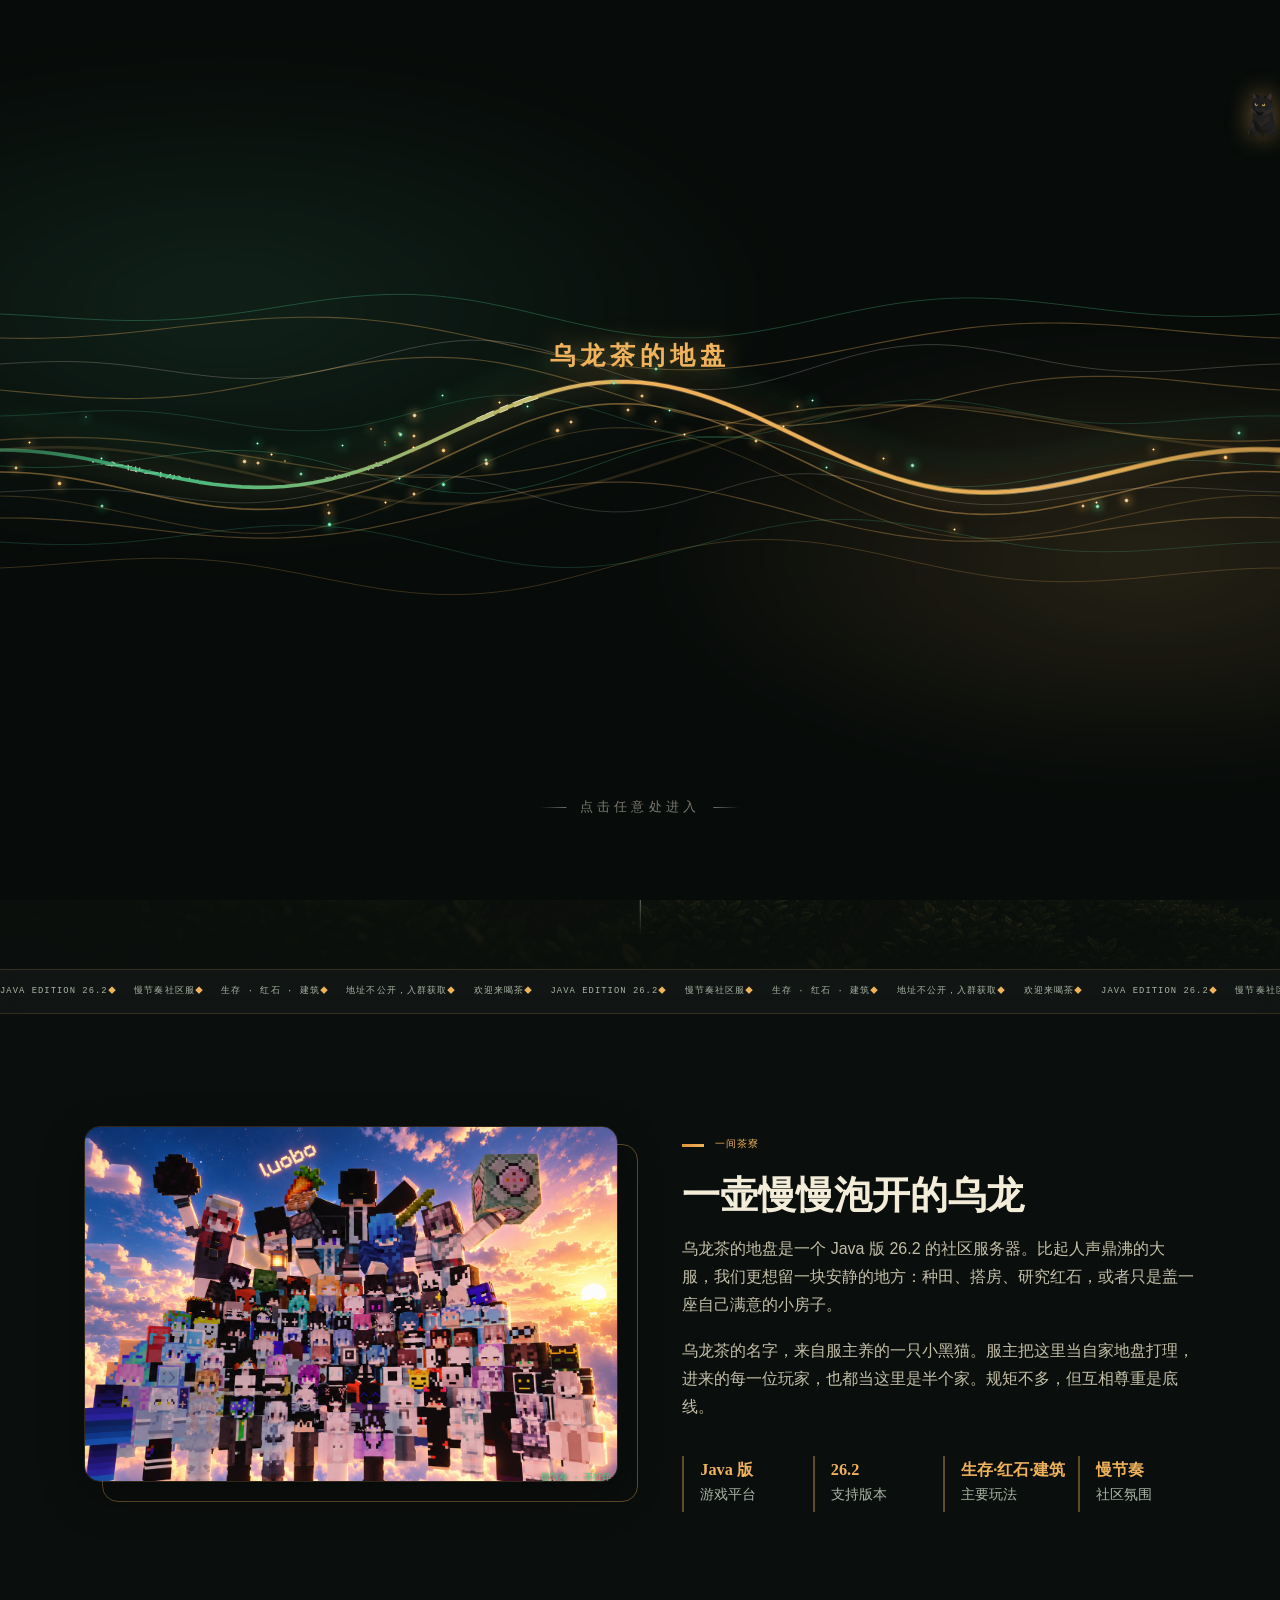
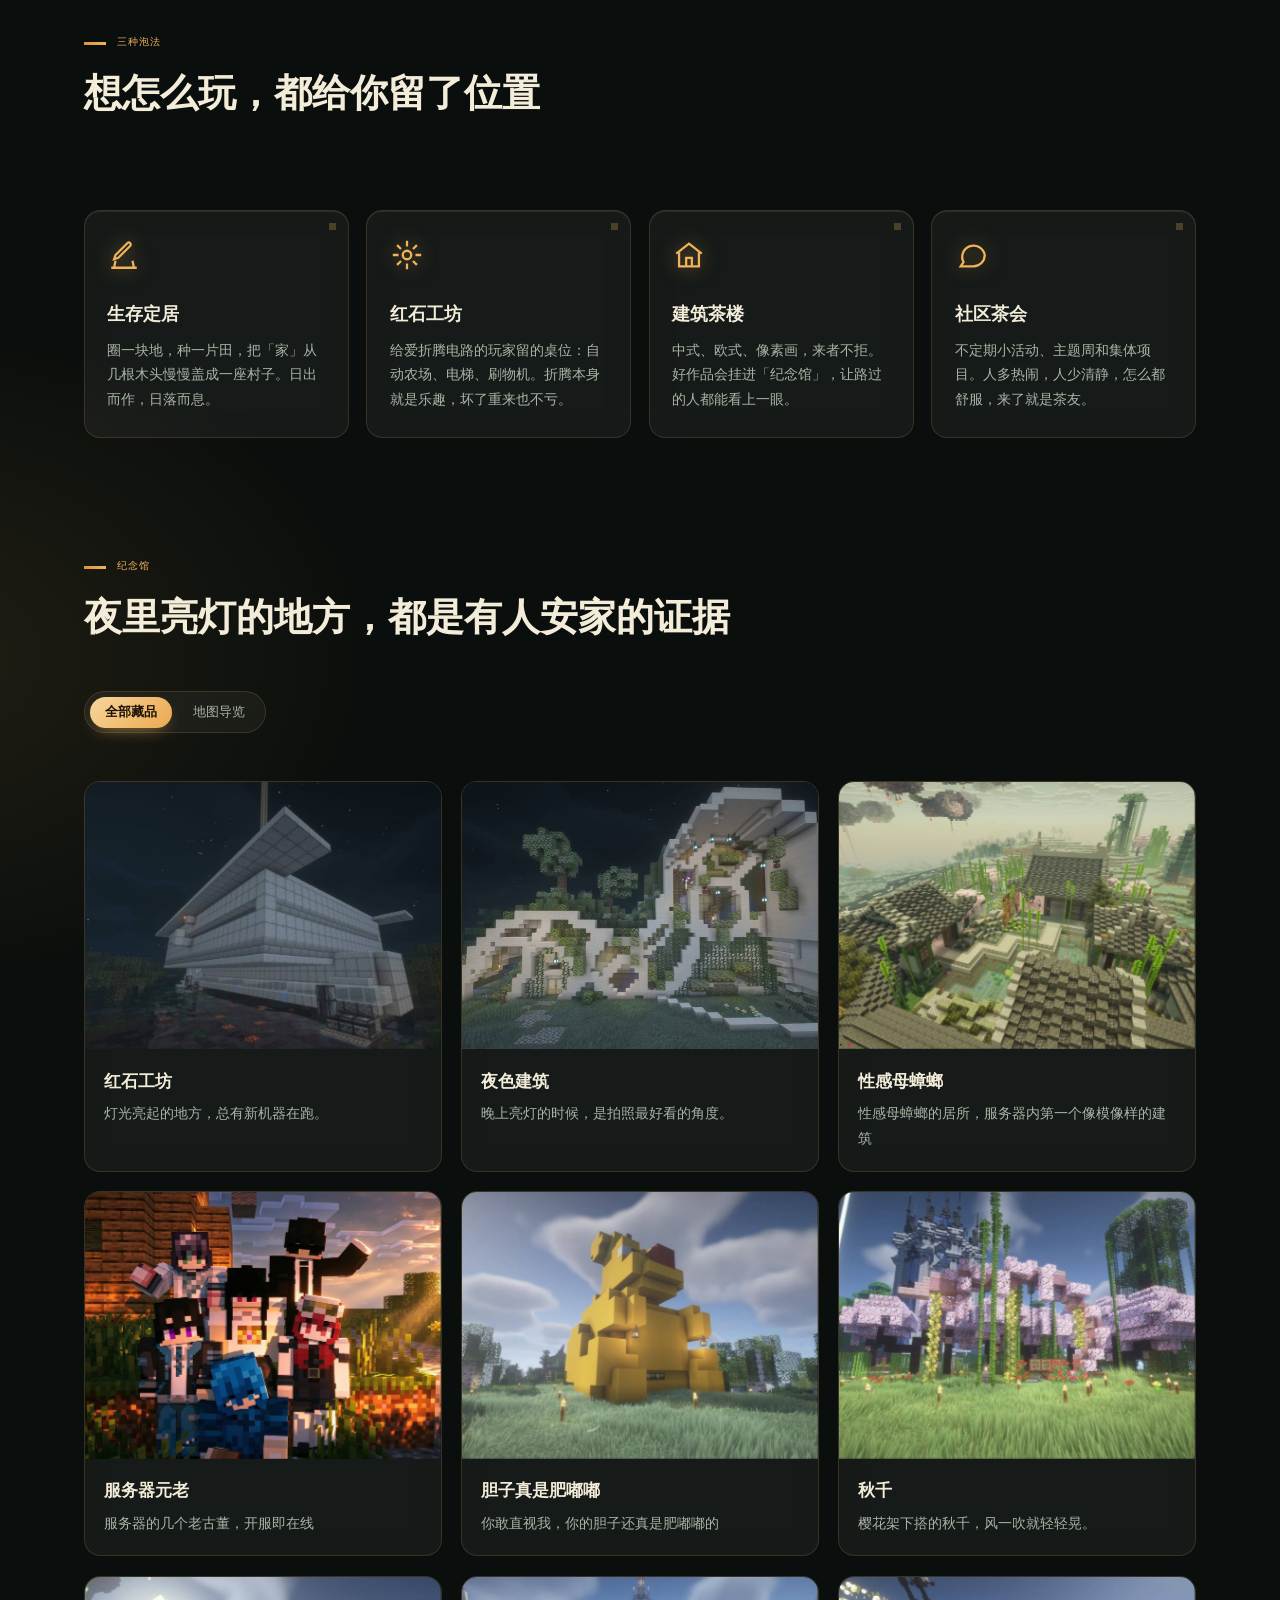
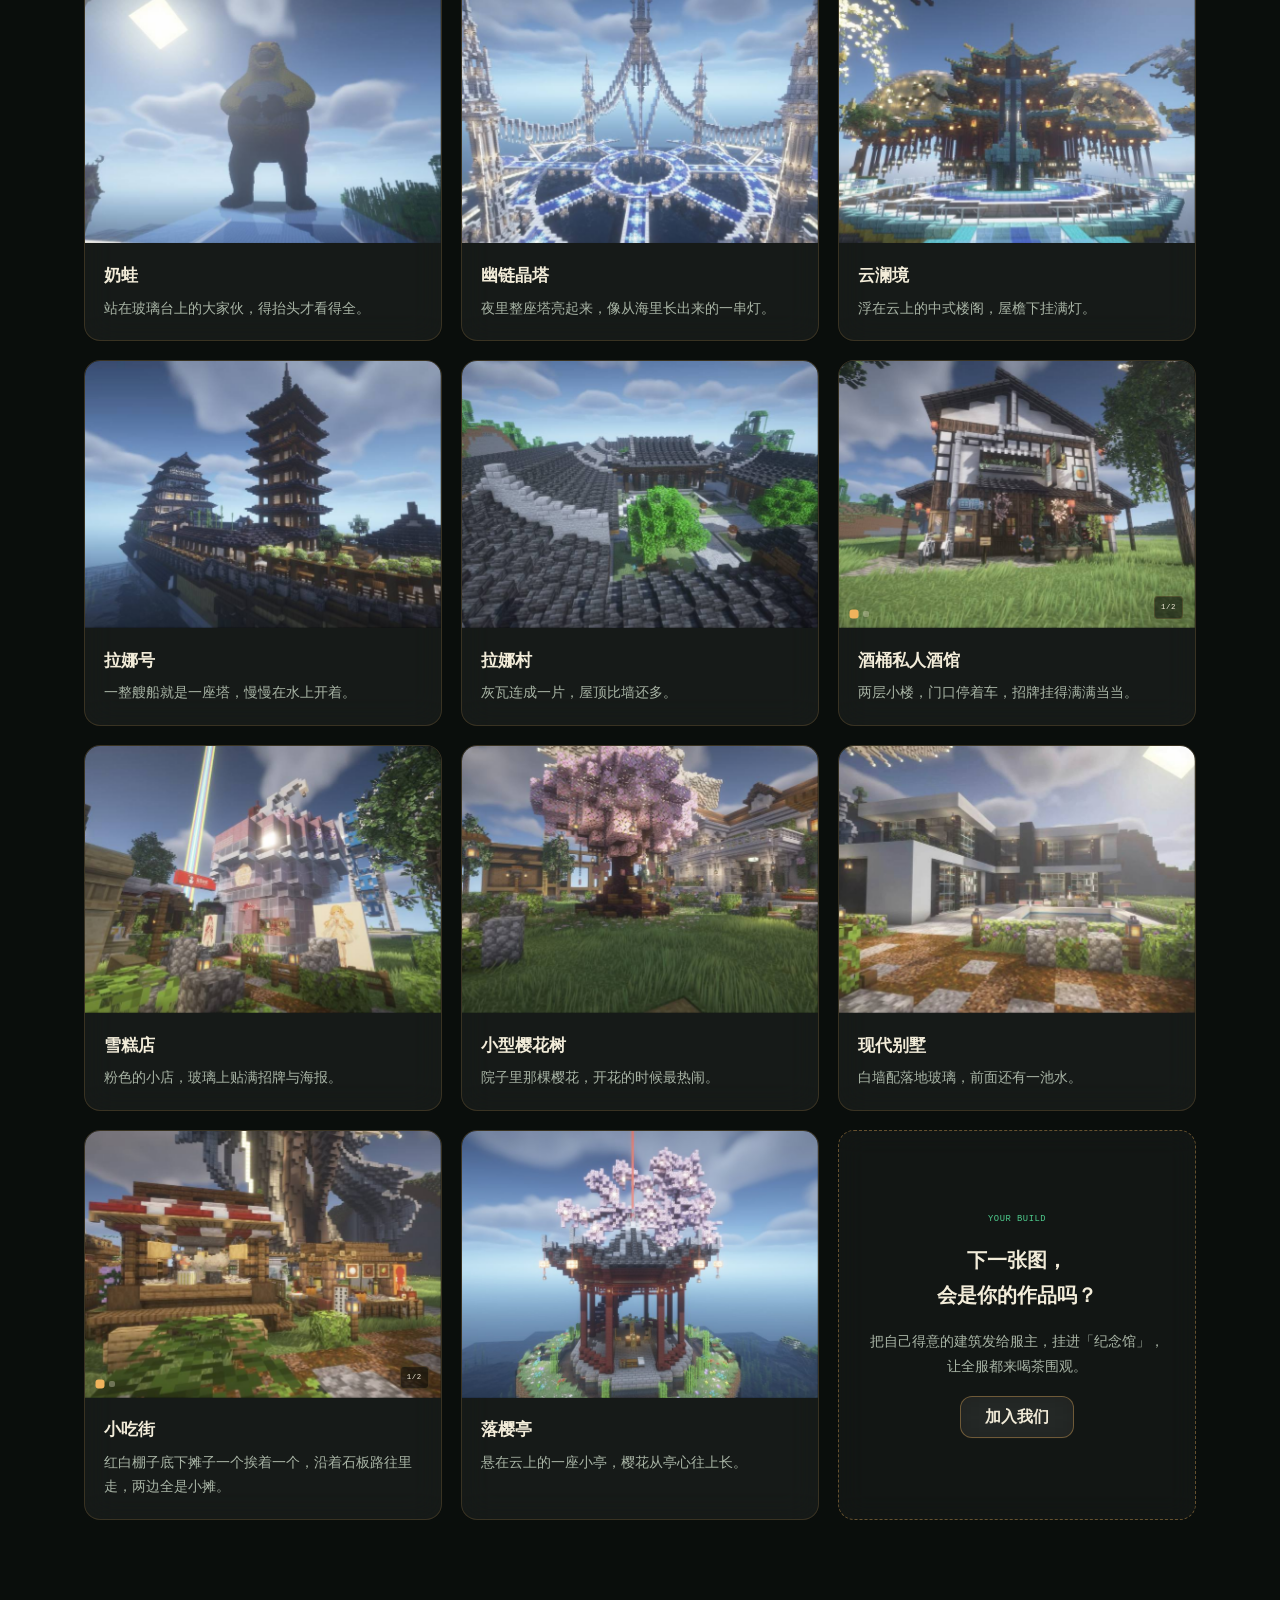
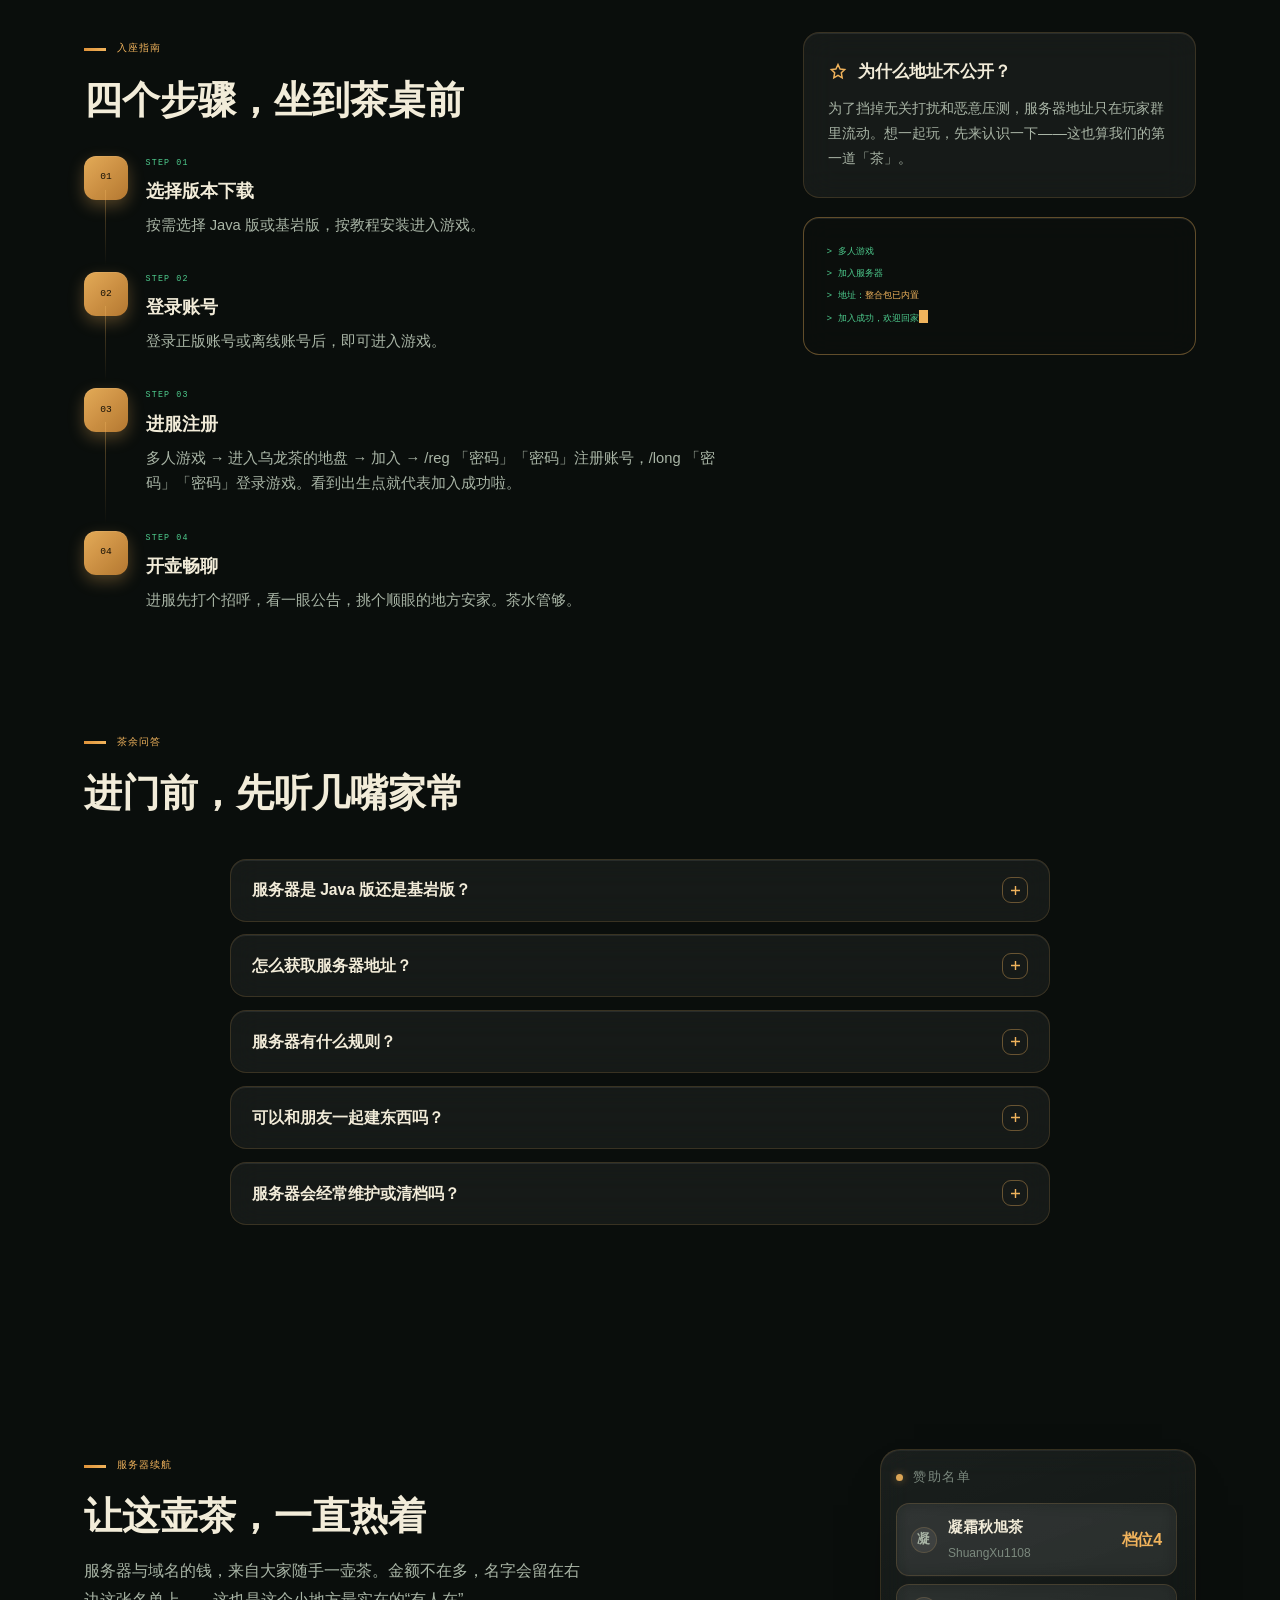
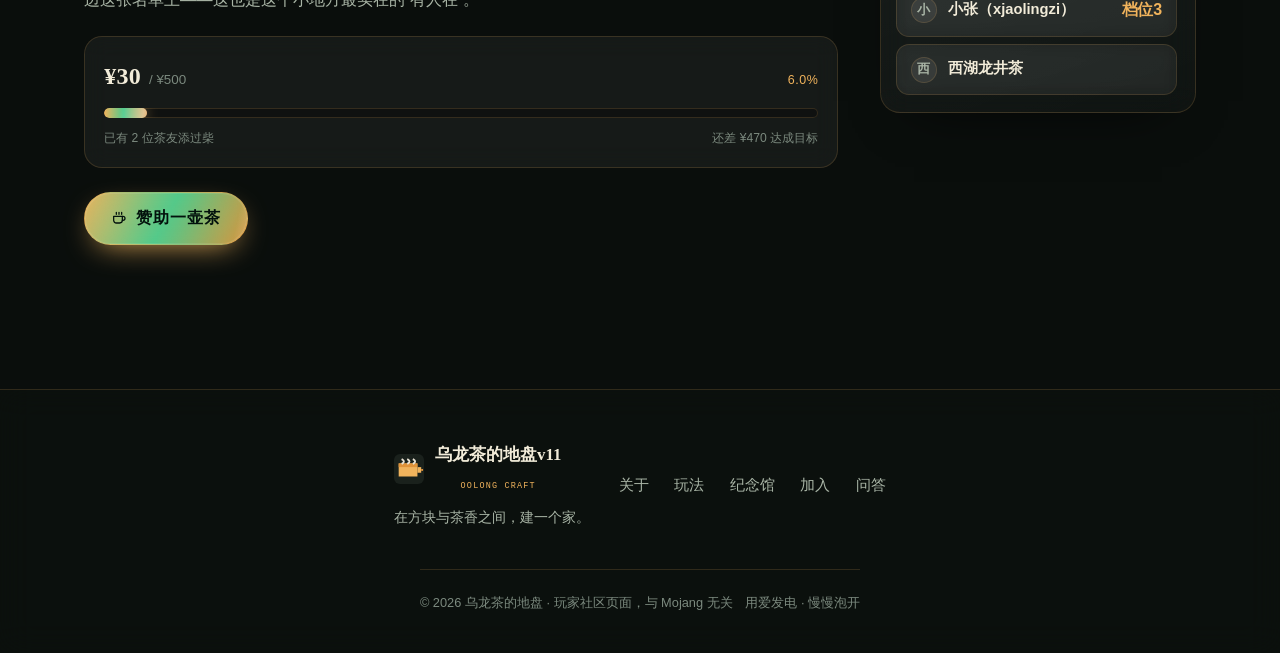
==== index.html @ ce5f88b7 "赞助名单新增：凝霜秋旭茶（ShuangXu1108）档位4 ¥20" ====
<!DOCTYPE html>
<html lang="zh-CN">
<head>
<meta charset="UTF-8">
<meta http-equiv="Cache-Control" content="no-cache, no-store, must-revalidate">
<meta http-equiv="Pragma" content="no-cache">
<meta http-equiv="Expires" content="0">
  <meta name="viewport" content="width=device-width, initial-scale=1.0">
<title>乌龙茶的地盘 · Oolong Craft —— 一个慢慢泡开的 Minecraft 社区服务器</title>
<meta name="description" content="乌龙茶的地盘：Java 版 26.2 慢节奏社区服务器。在方块与茶香之间，建一个家。生存、红石、建筑，欢迎来喝茶。">
<link rel="icon" href="data:image/svg+xml,%3Csvg%20xmlns='http://www.w3.org/2000/svg'%20viewBox='0%200%2032%2032'%3E%3Crect%20width='32'%20height='32'%20fill='%230A110D'/%3E%3Crect%20x='5'%20y='10'%20width='20'%20height='14'%20fill='%23F0B35C'/%3E%3Crect%20x='5'%20y='10'%20width='20'%20height='4'%20fill='%23E0933A'/%3E%3Crect%20x='25'%20y='14'%20width='4'%20height='6'%20fill='%23F0B35C'/%3E%3Crect%20x='29'%20y='16'%20width='2'%20height='2'%20fill='%23E0933A'/%3E%3Cpath%20d='M9%206c2%201%202%203%200%204M15%206c2%201%202%203%200%204M21%206c2%201%202%203%200%204'%20stroke='%23EDE4CF'%20stroke-width='2'%20fill='none'%20stroke-linecap='square'/%3E%3C/svg%3E">
<link rel="preload" as="image" href="assets/hero-girls.jpg">
<link rel="preconnect" href="https://miaoda.feishu.cn">
<link rel="stylesheet" href="https://miaoda.feishu.cn/fonts/css2?family=Noto+Serif+SC:wght@600;700;900&family=Noto+Sans+SC:wght@400;500;700&family=Press+Start+2P&display=swap">
<style>
/* ============ 设计令牌（低饱和 · 液体玻璃） ============ */
:root{
  --bg:#0A0E0C;
  --bg-soft:#0D1310;
  --glass-bg:rgba(255,255,255,.05);
  --glass-bg-2:rgba(255,255,255,.085);
  --glass-line:rgba(240,179,92,.16);
  --glass-line-strong:rgba(240,179,92,.38);
  --glass-hl:inset 0 1px 0 rgba(255,255,255,.08);
  --tea:#F0B35C;
  --tea-deep:#E0933A;
  --jade:#4ECB8D;
  --ink:#F2ECD9;
  --muted:#A9B5A6;
  --dim:#7C8A7F;
  --serif:"Noto Serif SC",serif;
  --sans:"Noto Sans SC","PingFang SC","Microsoft YaHei",sans-serif;
  --pixel:"Press Start 2P",monospace;
  --wrap:1160px;
  --violet:#B78BFF;--aqua:#5FD4E8;--rose:#F97CB8;--blue:#6FA8FF;
  --r-lg:16px;
  --r-md:12px;
  --r-sm:9px;
  --shadow-glass:0 14px 44px rgba(0,0,0,.30);
}
*{margin:0;padding:0;box-sizing:border-box}
html{scroll-behavior:smooth;color-scheme:dark}
@media (prefers-reduced-motion:reduce){html{scroll-behavior:auto}}
body{
  background:
    radial-gradient(1100px 650px at 88% -8%,rgba(111,168,255,.10),transparent 60%),
    radial-gradient(900px 620px at -8% 32%,rgba(240,179,92,.10),transparent 55%),
    radial-gradient(760px 520px at 55% 115%,rgba(183,139,255,.09),transparent 60%),
    var(--bg);
  color:var(--ink);
  font-family:var(--sans);
  font-size:1rem;
  line-height:1.75;
  -webkit-font-smoothing:antialiased;
  overflow-x:hidden;
  opacity:0;transition:opacity .6s ease;
}
body.loaded{opacity:1}
/* 全局细网格纹理（更弱） */
body::before{
  content:"";position:fixed;inset:0;z-index:0;pointer-events:none;
  background-image:
    linear-gradient(rgba(140,160,148,.035) 1px,transparent 1px),
    linear-gradient(90deg,rgba(140,160,148,.035) 1px,transparent 1px);
  background-size:44px 44px;
}
/* 氛围光斑（液体玻璃反光层） */
.ambient{position:fixed;inset:0;z-index:0;pointer-events:none;overflow:hidden}
.ambient span{position:absolute;border-radius:50%;filter:blur(70px);opacity:0;animation:amb 16s ease-in-out infinite}
.ambient span:nth-child(1){width:380px;height:380px;top:-120px;left:8%;background:radial-gradient(circle,rgba(78,203,141,.20),transparent 65%);animation-delay:0s}
.ambient span:nth-child(2){width:440px;height:440px;top:34%;right:-150px;background:radial-gradient(circle,rgba(183,139,255,.18),transparent 65%);animation-delay:-5s}
.ambient span:nth-child(3){width:400px;height:400px;bottom:-150px;left:30%;background:radial-gradient(circle,rgba(95,212,232,.15),transparent 65%);animation-delay:-10s}
@keyframes amb{0%,100%{opacity:0;transform:translateY(30px) scale(.95)}50%{opacity:1;transform:translateY(-24px) scale(1.05)}}
@media (prefers-reduced-motion:reduce){.ambient{display:none}}
.wrap{position:relative;z-index:1;max-width:var(--wrap);margin:0 auto;padding:0 24px}
main{overflow-x:clip}  /* 防止整页出现横向溢出：fixed 特效层与装饰外扩不再把布局宽度撑大（移动端右侧被裁的根因） */
img{max-width:100%;display:block}
a{color:inherit;text-decoration:none}
.pixel{font-family:var(--pixel);letter-spacing:.06em}

/* 滚动进度条 */
.scrollbar{position:fixed;top:0;left:0;height:3px;width:0;z-index:60;background:linear-gradient(90deg,var(--aqua),var(--jade),var(--tea),var(--violet));box-shadow:0 0 14px rgba(240,179,92,.55)}
@media (prefers-reduced-motion:reduce){.scrollbar{display:none}}

/* ============ 按钮 ============ */
.btn{
  display:inline-flex;align-items:center;gap:.55rem;
  font-family:var(--sans);font-weight:700;font-size:.98rem;
  padding:.78rem 1.5rem;border:1px solid var(--glass-line-strong);cursor:pointer;
  transition:background .25s,color .25s,box-shadow .25s,transform .18s,border-color .25s;
  border-radius:var(--r-md);line-height:1;position:relative;overflow:hidden;
  -webkit-backdrop-filter:blur(12px);backdrop-filter:blur(12px);
}
.btn:active{transform:scale(.97)}
.btn-primary{
  background:linear-gradient(135deg,rgba(247,183,92,.95),rgba(224,147,58,.85));
  color:#151006;box-shadow:0 6px 20px rgba(240,179,92,.18),var(--glass-hl);
  border-color:rgba(232,226,212,.22);
}
.btn-primary:hover{box-shadow:0 8px 26px rgba(240,179,92,.45),var(--glass-hl);transform:translateY(-2px)}
.btn-ghost{background:var(--glass-bg);color:var(--ink);border-color:var(--glass-line-strong)}
.hide-bedrock{display:none!important}
.btn-ghost:hover{border-color:var(--tea);color:var(--tea);background:var(--glass-bg-2);transform:translateY(-2px)}
.btn svg{width:15px;height:15px;flex:none}
/* 按钮涟漪 */
.ripple{position:absolute;border-radius:50%;background:rgba(232,226,212,.25);transform:scale(0);animation:rip .6s ease-out forwards;pointer-events:none}
@keyframes rip{to{transform:scale(3.4);opacity:0}}
@media (prefers-reduced-motion:reduce){.ripple{display:none}}

/* ============ 顶栏（液体玻璃） ============ */
header{
  position:sticky;top:0;z-index:50;
  background:rgba(10,14,12,.55);
  -webkit-backdrop-filter:blur(18px) saturate(120%);backdrop-filter:blur(18px) saturate(120%);
  border-bottom:1px solid var(--glass-line);
  transition:background .3s,box-shadow .3s;
}
header.scrolled{background:rgba(10,14,12,.78);box-shadow:0 8px 30px rgba(0,0,0,.28)}
.nav{display:flex;align-items:center;gap:1.1rem;position:relative;height:68px;width:100%;max-width:none;padding:0 24px}  /* 导航真贴屏幕两边 */
.nav-special{display:flex;align-items:center;gap:.62rem;margin-left:1.5rem;flex:0 0 auto}
.brand{display:flex;align-items:center;gap:.7rem}
.brand svg{width:30px;height:30px;border-radius:6px}
.brand-name{font-family:var(--serif);font-weight:900;font-size:1.12rem;line-height:1.1}
.brand-en{font-family:var(--pixel);font-size:.53rem;color:var(--tea);margin-top:.3rem;letter-spacing:.14em}
.nav-links{display:flex;align-items:center;gap:1.9rem;position:absolute;left:50%;top:50%;transform:translate(-50%,-50%)}
@media (max-width:1240px){.nav-links{position:static;left:auto;top:auto;transform:none;flex:1 1 0;justify-content:center}}
.nav-links a{font-size:.95rem;color:var(--muted);transition:color .2s;position:relative}
.nav-links a:hover{color:var(--tea)}
.nav-links a::after{
  content:"";position:absolute;left:0;bottom:-6px;width:0;height:2px;background:linear-gradient(90deg,var(--tea-deep),var(--tea));
  transition:width .25s;
}
.nav-links a:hover::after{width:100%}
.nav-cta{display:flex;align-items:center;gap:.9rem;margin-left:auto}
.burger{
  display:none;background:var(--glass-bg);border:1px solid var(--glass-line-strong);cursor:pointer;
  width:44px;height:44px;border-radius:var(--r-sm);align-items:center;justify-content:center;gap:4px;flex-direction:column;
  -webkit-backdrop-filter:blur(10px);backdrop-filter:blur(10px);
}
.burger span{display:block;width:18px;height:2px;background:var(--tea);transition:transform .25s,opacity .25s}
.burger[aria-expanded="true"] span:nth-child(1){transform:translateY(6px) rotate(45deg)}
.burger[aria-expanded="true"] span:nth-child(2){opacity:0}
.burger[aria-expanded="true"] span:nth-child(3){transform:translateY(-6px) rotate(-45deg)}
/* 移动抽屉 */
.drawer{
  position:fixed;top:68px;right:0;width:min(78vw,320px);height:calc(100vh - 68px);
  background:rgba(13,19,16,.72);
  -webkit-backdrop-filter:blur(20px) saturate(120%);backdrop-filter:blur(20px) saturate(120%);
  border-left:1px solid var(--glass-line-strong);
  transform:translateX(100%);transition:transform .3s ease;z-index:49;
  padding:2rem 1.6rem;display:flex;flex-direction:column;gap:1.2rem;
}
.drawer.open{transform:translateX(0)}
.drawer a{font-size:1.05rem;color:var(--ink);padding:.7rem 0;border-bottom:1px solid var(--glass-line);min-height:48px;display:flex;align-items:center}
.drawer .btn{justify-content:center;margin-top:.6rem}

/* ============ 首屏 ============ */
.hero{
  position:relative;min-height:100vh;min-height:100svh;
  display:flex;align-items:center;
  isolation:isolate;
}
.hero-bg{
  position:absolute;inset:0;z-index:-2;
  background:url("assets/hero-tea-terrace.jpg") center/cover no-repeat;
}
.hero-bg::after{
  content:"";position:absolute;inset:0;
  background:
    linear-gradient(90deg,rgba(10,14,12,.88) 0%,rgba(10,14,12,.62) 46%,rgba(10,14,12,.34) 100%),
    linear-gradient(0deg,rgba(10,14,12,.92) 0%,rgba(10,14,12,.18) 46%,rgba(10,14,12,.42) 100%);
}
.hero-inner{flex:1 1 auto;width:100%;padding-top:6.5rem;padding-bottom:8rem}  /* flex 子项占满整行：容器宽度由 wrap(1160px) 决定，内容左对齐 */
.hero-inner .chips,.hero-inner .hero-cta,.hero-inner .hero-links{justify-content:flex-start}  /* 按钮行靠左 */
.hero-inner{text-align:left}
/* 首屏入场序列（开场动画结束后接管） */
.hero-inner>*{opacity:0;transform:translateY(34px);filter:blur(8px);animation:heroIn 1.05s cubic-bezier(.16,1,.3,1) forwards}
.hero-inner>*:nth-child(1){animation-delay:1s}
.hero-inner>*:nth-child(2){animation-delay:1.14s}
.hero-inner>*:nth-child(3){animation-delay:1.28s}
.hero-inner>*:nth-child(4){animation-delay:1.42s}
.hero-inner>*:nth-child(5){animation-delay:1.56s}
@keyframes heroIn{to{opacity:1;transform:none;filter:none}}
@media (prefers-reduced-motion:reduce){.hero-inner>*{opacity:1;transform:none;animation:none}}
.hero-kicker{
  font-family:var(--pixel);font-size:.62rem;color:var(--jade);
  display:inline-flex;align-items:center;gap:.7rem;margin-bottom:1.6rem;
}
.hero-kicker::before{content:"";width:34px;height:3px;background:var(--jade);display:inline-block}
.hero h1{
  font-family:var(--serif);font-weight:900;font-size:clamp(2.7rem,7vw,4.8rem);
  line-height:1.12;letter-spacing:.01em;margin-bottom:1.3rem;
  text-shadow:0 10px 40px rgba(0,0,0,.45);
}
.hero .tagline{
  font-size:clamp(1.05rem,2vw,1.28rem);color:#C9C2AC;max-width:34em;margin-bottom:2rem;
}
.chips{display:flex;flex-wrap:wrap;gap:.7rem;margin-bottom:2.4rem}
.chip{
  font-family:var(--pixel),var(--sans);font-size:.58rem;padding:.62rem .85rem;
  border:1px solid var(--glass-line-strong);color:var(--tea);background:rgba(255,255,255,.045);
  border-radius:var(--r-sm);letter-spacing:.05em;-webkit-backdrop-filter:blur(12px);backdrop-filter:blur(12px);
  box-shadow:var(--glass-hl);transition:transform .25s,background .25s,border-color .25s;
}
.chip:hover{transform:translateY(-3px);background:rgba(255,255,255,.09);border-color:var(--tea)}
.hero-cta{display:flex;flex-wrap:wrap;gap:1rem}
.hero-links{display:flex;flex-wrap:wrap;gap:1.7rem;margin-top:1.15rem}
.hl{font-size:.98rem;font-weight:600;letter-spacing:.02em;position:relative;transition:color .2s,text-shadow .2s;text-shadow:0 1px 6px rgba(0,0,0,.55)}
.hl:hover{text-shadow:0 0 14px currentColor}
.hl-aqua{color:var(--aqua)}
.hl-aqua:hover{color:#8BE8F7}
.hl-rose{color:var(--rose)}
.hl-rose:hover{color:#FFA7D6}
.hl-jade{color:var(--jade)}
.hl-jade:hover{color:#7EE8B8}
.hl-tea{color:var(--tea)}
.hl-tea:hover{color:#FFD08A}
.scroll-hint{
  position:absolute;bottom:34px;left:50%;transform:translateX(-50%);
  display:flex;flex-direction:column;align-items:center;gap:.6rem;
  font-family:var(--pixel);font-size:.5rem;color:var(--dim);letter-spacing:.2em;
}
.scroll-hint::after{
  content:"";width:1px;height:44px;
  background:linear-gradient(var(--dim),transparent);
  animation:drip 1.8s ease-in-out infinite;
}
@keyframes drip{0%{transform:scaleY(0);transform-origin:top}45%{transform:scaleY(1);transform-origin:top}55%{transform:scaleY(1);transform-origin:bottom}100%{transform:scaleY(0);transform-origin:bottom}}
/* 漂浮像素块 */
.cube{position:absolute;z-index:-1;animation:float 7s ease-in-out infinite;border-radius:4px;backdrop-filter:blur(2px)}
@keyframes float{0%,100%{transform:translateY(0) rotate(0deg)}50%{transform:translateY(-22px) rotate(12deg)}}
@media (prefers-reduced-motion:reduce){.cube,.scroll-hint::after{display:none}}

/* ============ 滚动条（液体玻璃） ============ */
.ticker{
  border-top:1px solid var(--glass-line);border-bottom:1px solid var(--glass-line);
  background:rgba(255,255,255,.03);
  -webkit-backdrop-filter:blur(10px);backdrop-filter:blur(10px);
  overflow:hidden;padding:.85rem 0;
}
.ticker-track{display:flex;width:max-content;animation:tick 80s linear infinite}
.ticker:hover .ticker-track{animation-play-state:paused}
.ticker-track span{
  font-family:var(--pixel);font-size:.55rem;color:var(--muted);letter-spacing:.12em;
  padding-right:1.1rem;white-space:nowrap;
}
.ticker-track i{color:var(--tea);font-style:normal;padding-right:1.1rem;font-family:var(--pixel);font-size:.5rem}
@keyframes tick{to{transform:translateX(-50%)}}
@media (prefers-reduced-motion:reduce){.ticker-track{animation:none}}

/* ============ 区块通用 ============ */
section{position:relative;z-index:1}
.sec{padding:clamp(4.5rem,9vw,7rem) 0}
.kicker{
  font-family:var(--pixel);font-size:.6rem;color:var(--tea);
  display:inline-flex;align-items:center;gap:.7rem;margin-bottom:1.1rem;letter-spacing:.1em;
}
.kicker::before{content:"";width:22px;height:3px;background:linear-gradient(90deg,var(--tea-deep),var(--tea))}
h2.sec-title{
  font-family:var(--serif);font-weight:900;font-size:clamp(1.7rem,3.4vw,2.4rem);
  line-height:1.25;margin-bottom:1rem;
}
.sec-lead{color:var(--muted);max-width:56ch;font-size:1.02rem}
/* 滚动揭示（带轻微模糊消散） */
.rv{opacity:0;transform:translateY(26px);filter:blur(7px);transition:opacity .8s cubic-bezier(.16,1,.3,1),transform .95s cubic-bezier(.16,1,.3,1),filter .8s cubic-bezier(.16,1,.3,1)}
.rv.in{opacity:1;transform:none;filter:none}
@media (prefers-reduced-motion:reduce){.rv{opacity:1;transform:none;filter:none;transition:none}}

/* ============ 关于 ============ */
.about-grid{display:grid;grid-template-columns:1.04fr 1fr;gap:clamp(2.4rem,5vw,4.6rem);align-items:center}
.frame{position:relative;margin-bottom:2rem}
.frame::before{
  content:"";position:absolute;top:18px;left:18px;width:100%;height:100%;
  border:1px solid var(--glass-line-strong);z-index:0;border-radius:var(--r-lg);
}
.frame img{position:relative;border:1px solid var(--glass-line);aspect-ratio:3/2;object-fit:cover;width:100%;border-radius:var(--r-lg);box-shadow:var(--shadow-glass)}
.frame .tag{
  position:absolute;right:4px;bottom:-8px;z-index:2;
  padding:.2rem .2rem;font-family:var(--pixel);font-size:.55rem;color:var(--jade);
  line-height:1.9;text-shadow:0 1px 4px rgba(0,0,0,.9);
  border-radius:var(--r-sm);
}
.about-copy p{color:#C4BFA8;margin-bottom:1.1rem}
.about-stats{display:grid;grid-template-columns:repeat(4,1fr);gap:.8rem;margin-top:2.2rem}
.stat{border-left:2px solid var(--glass-line-strong);padding:.2rem 0 .2rem 1rem;transition:border-color .3s}
.stat:hover{border-color:var(--tea)}
.stat b{display:block;font-family:var(--serif);font-size:1.02rem;font-weight:900;color:var(--tea);line-height:1.3;white-space:nowrap}
.stat span{font-size:.85rem;color:var(--muted)}

/* ============ 玩法（液体玻璃卡） ============ */
.feat-grid{display:grid;grid-template-columns:repeat(4,1fr);gap:1.1rem;margin-top:3rem}
.feat{
  background:var(--glass-bg);border:1px solid var(--glass-line);padding:1.7rem 1.4rem 1.6rem;
  border-radius:var(--r-lg);transition:transform .3s,border-color .3s,box-shadow .3s;position:relative;
  -webkit-backdrop-filter:blur(16px) saturate(115%);backdrop-filter:blur(16px) saturate(115%);
  box-shadow:var(--glass-hl);
  overflow:hidden;
}
/* 鼠标跟随光斑 */
.feat::before{
  content:"";position:absolute;top:0;left:0;width:100%;height:100%;opacity:0;transition:opacity .3s;
  background:radial-gradient(260px 130px at var(--gx,50%) var(--gy,20%),rgba(240,179,92,.22),transparent 70%);
  pointer-events:none;
}
.feat:hover::before{opacity:1}
.feat::after{
  content:"";position:absolute;top:12px;right:12px;width:7px;height:7px;background:var(--tea);
  opacity:.25;transition:opacity .3s;
}
.feat:hover{transform:translateY(-6px);border-color:var(--glass-line-strong);box-shadow:var(--shadow-glass),var(--glass-hl)}
.feat:hover::after{opacity:1}
.feat svg{width:34px;height:34px;stroke:var(--tea);fill:none;stroke-width:1.6;margin-bottom:1.1rem;filter:drop-shadow(0 0 9px rgba(240,179,92,.5))}
.feat h3{font-family:var(--serif);font-weight:700;font-size:1.12rem;margin-bottom:.5rem}
.feat p{color:var(--muted);font-size:.9rem;line-height:1.7}

/* ============ 画廊（液体玻璃卡） ============ */
.gal-grid{display:grid;grid-template-columns:repeat(3,1fr);gap:1.2rem;margin-top:3rem}
/* 纪念馆视图切换：卡片列表 / 地图导览 */
.gal-switch{display:inline-flex;gap:.35rem;margin-top:2.1rem;padding:.3rem;border-radius:999px;
  background:rgba(255,255,255,.045);border:1px solid var(--glass-line)}
.gal-switch button{font-family:inherit;font-size:.82rem;padding:.4rem .95rem;border-radius:999px;cursor:pointer;
  color:var(--muted);background:none;border:0;transition:color .2s,background .2s,box-shadow .2s}
.gal-switch button:hover{color:var(--ink)}
.gal-switch button.on{color:#1A1006;font-weight:700;background:linear-gradient(135deg,#F7D69C,#EBA84F);
  box-shadow:0 6px 18px -8px rgba(240,179,92,.8)}
.gal-map{margin-top:1.5rem}
.gm-stage{position:relative;width:100%;aspect-ratio:1600/1067;border-radius:var(--r-lg);overflow:hidden;
  border:1px solid rgba(240,179,92,.22);
  box-shadow:0 24px 56px -28px rgba(0,0,0,.9),0 0 0 1px rgba(255,244,222,.05) inset;background:#0b0f0c}
.gm-bg{width:100%;height:100%;object-fit:cover;display:block;filter:brightness(.94) saturate(1.03)}
.gm-stage::after{content:"";position:absolute;inset:0;pointer-events:none;
  background:radial-gradient(ellipse 78% 62% at 50% 46%,transparent 52%,rgba(6,9,7,.6) 100%)}
.gm-pin{position:absolute;transform:translate(-50%,-50%);border:0;background:none;padding:0;cursor:pointer;z-index:2}
.gm-pin i{display:block;width:16px;height:16px;border-radius:3px;border:1px solid rgba(255,244,222,.85);
  background:linear-gradient(145deg,#FFF6DF,#F0B35C);
  box-shadow:0 0 0 3px rgba(240,179,92,.14),0 0 14px 3px rgba(240,179,92,.5),0 4px 10px rgba(0,0,0,.5);
  transition:transform .22s cubic-bezier(.2,1,.3,1),box-shadow .22s}
.gm-pin.w i{background:linear-gradient(145deg,#E7FBFF,#5FD4E8);
  box-shadow:0 0 0 3px rgba(95,212,232,.14),0 0 14px 3px rgba(95,212,232,.5),0 4px 10px rgba(0,0,0,.5)}
.gm-pin.p i{background:linear-gradient(145deg,#FFEAF2,#F97CB8);
  box-shadow:0 0 0 3px rgba(249,124,184,.16),0 0 14px 3px rgba(249,124,184,.5),0 4px 10px rgba(0,0,0,.5)}
.gm-pin.s i{background:linear-gradient(145deg,#F2EEFF,#B78BFF);
  box-shadow:0 0 0 3px rgba(183,139,255,.16),0 0 16px 4px rgba(183,139,255,.55),0 4px 10px rgba(0,0,0,.5)}
.gm-pin:hover i,.gm-pin:focus-visible i{transform:scale(1.36);
  box-shadow:0 0 0 4px rgba(240,179,92,.22),0 0 20px 6px rgba(240,179,92,.75)}
.gm-pin b{position:absolute;left:50%;top:calc(100% + 7px);transform:translate(-50%,-4px);
  font-weight:400;font-size:.72rem;line-height:1;padding:.24rem .44rem;border-radius:4px;white-space:nowrap;
  color:#FFF6E4;background:rgba(10,14,12,.86);border:1px solid rgba(240,179,92,.3);
  opacity:0;transition:opacity .2s,transform .2s;pointer-events:none;box-shadow:0 6px 16px rgba(0,0,0,.55)}
.gm-pin:hover b,.gm-pin:focus-visible b{opacity:1;transform:translate(-50%,0)}
.gm-legend{display:flex;gap:1.1rem;flex-wrap:wrap;margin-top:.9rem;font-size:.75rem;color:var(--muted)}
.gm-legend span{display:inline-flex;align-items:center;gap:.4rem}
.gm-legend i{width:9px;height:9px;border-radius:2px;display:inline-block}
.gm-legend i.g{background:linear-gradient(145deg,#FFF6DF,#F0B35C)}
.gm-legend i.w{background:linear-gradient(145deg,#E7FBFF,#5FD4E8)}
.gm-legend i.p{background:linear-gradient(145deg,#FFEAF2,#F97CB8)}
.gm-legend i.s{background:linear-gradient(145deg,#F2EEFF,#B78BFF)}
.gm-tip{margin-top:.7rem;font-size:.74rem;color:var(--dim);line-height:1.75}
@media (max-width:760px){
  .gal-map{overflow-x:auto;-webkit-overflow-scrolling:touch}
  .gm-stage{min-width:620px}
  .gal-switch{width:100%;justify-content:center}
}
.gal{background:var(--glass-bg);border:1px solid var(--glass-line);border-radius:var(--r-lg);overflow:hidden;display:flex;flex-direction:column;-webkit-backdrop-filter:blur(16px) saturate(115%);backdrop-filter:blur(16px) saturate(115%);box-shadow:var(--glass-hl);transition:transform .3s,border-color .3s,box-shadow .3s}
.gal:hover{transform:translateY(-6px);border-color:var(--glass-line-strong);box-shadow:var(--shadow-glass),var(--glass-hl)}
.gal figcaption{padding:1.1rem 1.2rem 1.25rem}
.gal h3{font-family:var(--serif);font-weight:700;font-size:1.06rem;margin-bottom:.3rem}
.gal p{color:var(--muted);font-size:.88rem}
.gal .thumb{position:relative;overflow:hidden;cursor:zoom-in}
.gal .thumb img{aspect-ratio:4/3;object-fit:cover;width:100%;transition:transform .6s ease}
.gal .thumb:hover img{transform:scale(1.06)}
.gal .thumb::after{
  content:"＋";position:absolute;right:10px;top:10px;width:30px;height:30px;
  background:rgba(10,14,12,.55);border:1px solid var(--glass-line-strong);color:var(--tea);
  display:grid;place-items:center;font-size:1rem;opacity:0;transition:opacity .25s;
  -webkit-backdrop-filter:blur(8px);backdrop-filter:blur(8px);border-radius:var(--r-sm);
}
.gal .thumb:hover::after{opacity:1}
.gal-cta{
  border:1px dashed var(--glass-line-strong);background:rgba(255,255,255,.035);
  -webkit-backdrop-filter:blur(14px);backdrop-filter:blur(14px);
  display:flex;flex-direction:column;align-items:center;justify-content:center;text-align:center;
  padding:2.2rem 1.6rem;gap:1rem;border-radius:var(--r-lg);transition:background .3s;
}
.gal-cta:hover{background:rgba(255,255,255,.06)}
.gal-cta.wide{grid-column:span 2}
@media (max-width:960px){.gal-cta.wide{grid-column:auto}}
.gal-cta .pixel{font-size:.55rem;color:var(--jade)}
.gal-cta h3{font-family:var(--serif);font-weight:900;font-size:1.25rem}
.gal-cta p{color:var(--muted);font-size:.9rem;max-width:24em}

/* ============ 加入 ============ */
.join-grid{display:grid;grid-template-columns:1.25fr .75fr;gap:clamp(2.4rem,5vw,4.6rem);align-items:start}
.steps{list-style:none;margin-top:2rem;display:flex;flex-direction:column}
.steps li{display:grid;grid-template-columns:44px 1fr;gap:1.1rem;position:relative;padding-bottom:2.1rem}
.steps li:last-child{padding-bottom:0}
.steps li::before{
  content:"";position:absolute;left:21px;top:34px;bottom:6px;width:1px;
  background:linear-gradient(var(--glass-line-strong),transparent);
}
.steps li:last-child::before{display:none}
.dot{
  width:44px;height:44px;display:grid;place-items:center;justify-self:center;align-self:start;
  font-family:var(--pixel);font-size:.6rem;color:#151006;
  background:linear-gradient(135deg,rgba(240,179,92,.95),rgba(224,147,58,.8));
  border-radius:var(--r-md);box-shadow:0 6px 16px rgba(240,179,92,.3),var(--glass-hl);
  transition:transform .25s;
}
.steps li:hover .dot{transform:scale(1.08) rotate(-3deg)}
.step-no{font-family:var(--pixel);font-size:.52rem;color:var(--jade);letter-spacing:.14em;margin-bottom:.35rem}
.steps h3{font-family:var(--serif);font-weight:700;font-size:1.12rem;margin-bottom:.35rem}
.steps p{color:var(--muted);font-size:.92rem}
.join-side{display:flex;flex-direction:column;gap:1.2rem}
.note{
  background:var(--glass-bg);border:1px solid var(--glass-line);border-radius:var(--r-lg);padding:1.5rem 1.5rem 1.6rem;
  -webkit-backdrop-filter:blur(16px) saturate(115%);backdrop-filter:blur(16px) saturate(115%);box-shadow:var(--glass-hl);
  transition:border-color .3s,box-shadow .3s;
}
.note:hover{border-color:var(--glass-line-strong);box-shadow:var(--shadow-glass),var(--glass-hl)}
.note h3{font-family:var(--serif);font-weight:700;font-size:1.05rem;margin-bottom:.6rem;display:flex;align-items:center;gap:.6rem}
.note h3 svg{width:20px;height:20px;stroke:var(--tea);fill:none;stroke-width:1.8}
.note p{color:var(--muted);font-size:.9rem;margin-bottom:.8rem}
.note p:last-child{margin-bottom:0}
.term{
  background:rgba(12,16,14,.6);border:1px solid var(--glass-line-strong);border-radius:var(--r-lg);
  padding:1.4rem 1.4rem 1.5rem;font-family:var(--pixel);font-size:.58rem;line-height:2.4;color:var(--jade);
  -webkit-backdrop-filter:blur(14px);backdrop-filter:blur(14px);box-shadow:var(--glass-hl);
}
.term b{color:var(--tea);font-weight:400}
.term .cursor{display:inline-block;width:9px;height:13px;background:var(--tea);vertical-align:-2px;animation:blink 1s steps(1) infinite}
@keyframes blink{50%{opacity:0}}
@media (prefers-reduced-motion:reduce){.term .cursor{animation:none}}

/* ============ FAQ（液体玻璃折叠卡） ============ */
.faq{max-width:820px;margin:2.6rem auto 0;display:flex;flex-direction:column;gap:.8rem}
.faq details{
  background:var(--glass-bg);border:1px solid var(--glass-line);border-radius:var(--r-lg);
  transition:border-color .25s,box-shadow .25s;
  -webkit-backdrop-filter:blur(16px) saturate(115%);backdrop-filter:blur(16px) saturate(115%);
  box-shadow:var(--glass-hl);
}
.faq details[open]{border-color:var(--glass-line-strong);box-shadow:var(--shadow-glass),var(--glass-hl)}
.faq summary{
  list-style:none;cursor:pointer;display:flex;justify-content:space-between;align-items:center;gap:1rem;
  padding:1.05rem 1.3rem;font-weight:700;font-size:.98rem;transition:color .2s;
}
.faq summary:hover{color:var(--tea)}
.faq summary::-webkit-details-marker{display:none}
.faq summary .pm{flex:none;width:26px;height:26px;border:1px solid var(--glass-line-strong);color:var(--tea);display:grid;place-items:center;line-height:1;transition:transform .3s,background .25s,border-color .3s;border-radius:var(--r-sm)}
.faq summary .pm svg{display:block}
.faq details[open] summary .pm{transform:rotate(45deg);background:rgba(240,179,92,.12);border-color:var(--tea)}
.faq .ans{padding:0 1.3rem 1.2rem;color:var(--muted);font-size:.93rem}

/* ============ 页脚 ============ */
footer{border-top:1px solid var(--glass-line);overflow-x:clip;background:rgba(13,19,16,.55);-webkit-backdrop-filter:blur(16px);backdrop-filter:blur(16px);padding:3.2rem 0 2.4rem;margin-top:2rem}
footer .wrap{width:100%;max-width:none;padding:0 24px;display:flex;flex-direction:column;align-items:center;text-align:center}  /* 底部栏铺满全宽，内容整体居中 */
.foot{display:flex;flex-wrap:wrap;justify-content:center;gap:1.8rem;align-items:center}
.foot .brand-name{font-size:1.05rem}
.foot-tag{color:var(--muted);font-size:.9rem;margin-top:.5rem;max-width:34ch}
.foot-links{display:flex;gap:1.6rem;font-size:.92rem;color:var(--muted)}
.foot-links a:hover{color:var(--tea)}
.foot-copy{
  margin-top:2.4rem;padding-top:1.4rem;border-top:1px solid var(--glass-line);
  display:flex;flex-wrap:wrap;justify-content:center;gap:.8rem;
  font-size:.8rem;color:var(--dim);
}

/* ============ 灯箱（淡入缩放） ============ */
.lb{position:fixed;inset:0;background:rgba(4,8,6,.75);z-index:99;display:none;place-items:center;padding:4vh 4vw;-webkit-backdrop-filter:blur(22px) saturate(110%);backdrop-filter:blur(22px) saturate(110%)}
.lb.open{display:grid;animation:lbIn .28s ease}
.lb img{max-width:92vw;max-height:86vh;border:1px solid var(--glass-line-strong);border-radius:var(--r-lg);box-shadow:0 30px 80px rgba(0,0,0,.5)}
@keyframes lbIn{from{opacity:0;transform:scale(.96)}to{opacity:1;transform:none}}
.lb button{
  position:absolute;top:18px;right:20px;width:44px;height:44px;background:rgba(255,255,255,.06);
  border:1px solid var(--glass-line-strong);color:var(--tea);cursor:pointer;border-radius:var(--r-sm);
  display:grid;place-items:center;-webkit-backdrop-filter:blur(8px);backdrop-filter:blur(8px);transition:background .2s;
}
.lb button:hover{background:rgba(240,179,92,.16)}

/* 锚点跳转留出吸顶栏高度 */
section[id]{scroll-margin-top:84px}

/* ============ 开场：波动曲线撕裂幕布 ============ */
.boot{position:fixed;inset:0;z-index:130;overflow:hidden;pointer-events:none}
.boot .mono{position:absolute;inset:0;background:#070B09;z-index:1;
  -webkit-clip-path:url(#clipUp);clip-path:url(#clipUp)}
.boot .dn{-webkit-clip-path:url(#clipDn);clip-path:url(#clipDn)}
/* 中线发光曲线：从一条直线"生长"成波形 */
.boot .tearline{position:absolute;inset:0;width:100%;height:100%;z-index:4;opacity:0;transform:scaleY(.05);transform-origin:50% 50%;
  filter:drop-shadow(0 0 13px rgba(240,179,92,.55));
  animation:lineRise .55s cubic-bezier(.16,1,.3,1) .04s forwards,
            lineDrift .85s cubic-bezier(.45,0,.55,1) .6s 1}
.boot .tearline path{
  fill:none;stroke:url(#tearGrad);stroke-width:3.6;stroke-linecap:round;stroke-linejoin:round;
  shape-rendering:geometricPrecision;
}
/* 流动光波：同一条波形铺两屏，横向循环淌动（只做光影，不参与撕缝） */
.boot .flows{position:absolute;top:0;left:0;width:200%;height:100%;z-index:2;opacity:0;pointer-events:none;
  animation:flowOn .7s ease .5s forwards}
.boot .flows svg{position:absolute;top:0;left:0;width:100%;height:100%;display:block}
.boot .flows path{fill:none;stroke-linecap:round;stroke-linejoin:round}
.boot .w1 path{stroke:#F0B35C;stroke-width:1.6;opacity:.42;animation:flowMove 12s linear infinite}
.boot .w2 path{stroke:#4ECB8D;stroke-width:10;opacity:.09;filter:blur(9px);animation:flowMove 19s linear infinite reverse}
.boot .w3 path{stroke:#F0B35C;stroke-width:1.2;opacity:.2;animation:flowMove 26s linear infinite}
@keyframes flowMove{from{transform:translateX(0)}to{transform:translateX(-50%)}}
@keyframes flowOn{to{opacity:1}}
@keyframes flowOff{to{opacity:0}}
.boot.split .flows{animation:flowOff .55s ease .08s forwards}
/* 星空：星点 + 两团缓慢呼吸的星云 */
.boot .stars{position:absolute;inset:0;z-index:2;pointer-events:none;opacity:0;
  animation:starIn 1.1s ease .2s forwards}
.boot .stars i{position:absolute;border-radius:50%;background:#fff;
  box-shadow:0 0 5px rgba(255,255,255,.65);
  animation:twk var(--d,3s) ease-in-out infinite alternate}
@keyframes twk{from{opacity:.15;transform:scale(.8)}to{opacity:1;transform:scale(1.3)}}
@keyframes starIn{to{opacity:1}}
.boot .neb{position:absolute;z-index:2;pointer-events:none;opacity:0;mix-blend-mode:screen;
  animation:nebIn 2.2s ease .35s forwards}
.boot .neb.a{left:-12%;top:6%;width:74vw;height:56vh;
  background:radial-gradient(ellipse at 40% 50%,rgba(78,203,141,.12),rgba(78,203,141,.04) 46%,rgba(78,203,141,0) 70%);
  filter:blur(34px)}
.boot .neb.b{right:-16%;top:38%;width:66vw;height:48vh;
  background:radial-gradient(ellipse at 60% 50%,rgba(240,179,92,.14),rgba(240,179,92,.05) 44%,rgba(240,179,92,0) 70%);
  filter:blur(38px)}
@keyframes nebIn{to{opacity:1}}
/* 丝线：一束细如发丝的曲线，各自相位与速度不同，横着缓缓淌 */
.boot .silk{position:absolute;top:0;left:0;width:200%;height:100%;z-index:3;opacity:0;pointer-events:none;
  animation:silkIn 1s ease .3s forwards,silkDrift 6s ease-in-out .3s infinite}
@keyframes silkDrift{0%,100%{translate:0 0}50%{translate:0 -9px}}
.boot .silk path{fill:none;stroke-linecap:round;stroke-linejoin:round;
  animation-name:silkMove;animation-timing-function:linear;animation-iteration-count:infinite}
@keyframes silkMove{from{transform:translateX(0)}to{transform:translateX(-50%)}}
@keyframes silkIn{to{opacity:1}}
@keyframes silkOff{to{opacity:0}}
.boot.split .silk{animation:silkOff .45s ease forwards}
.boot.split .stars{animation:silkOff .7s ease .05s forwards}
.boot.split .neb{animation:silkOff .8s ease forwards}
/* 沿曲线漂浮的粒子 */
.boot .sparks{position:absolute;inset:0;z-index:5;pointer-events:none}
.boot .sparks i{position:absolute;border-radius:50%;opacity:0;
  background:radial-gradient(circle,#fff 0%,rgba(240,179,92,.95) 42%,rgba(240,179,92,0) 74%);
  box-shadow:0 0 9px 1px rgba(240,179,92,.75);
  animation:pIn .6s ease forwards,pBlink 2.6s ease-in-out infinite,pFloat 3.4s ease-in-out infinite}
.boot .sparks i.g{background:radial-gradient(circle,#fff 0%,rgba(78,203,141,.95) 42%,rgba(78,203,141,0) 74%);
  box-shadow:0 0 9px 1px rgba(78,203,141,.7)}
@keyframes pIn{to{opacity:.95}}
@keyframes pBlink{0%,100%{opacity:.3}50%{opacity:.95}}
@keyframes pFloat{0%,100%{transform:translateY(0) scale(1)}50%{transform:translateY(-22px) scale(1.35)}}
@keyframes pOff{to{opacity:0}}
.boot.split .sparks{animation:pOff .6s ease forwards}
/* 撕开瞬间的一次性爆闪 */
.boot .flash{position:absolute;inset:0;z-index:8;pointer-events:none;opacity:0;
  background:radial-gradient(ellipse 62% 54% at 50% 50%,rgba(255,244,222,.5),rgba(240,179,92,.14) 46%,rgba(240,179,92,0) 74%)}
.boot.split .flash{animation:flashUp .52s cubic-bezier(.2,.8,.3,1) forwards}
@keyframes flashUp{0%{opacity:0}20%{opacity:1}100%{opacity:0}}
/* 撕开瞬间迸射的火星 */
.boot .burst{position:absolute;inset:0;z-index:7;pointer-events:none}
.boot .burst i{position:absolute;left:50%;top:50%;width:2px;height:2px;border-radius:50%;background:#fff;
  box-shadow:0 0 9px rgba(240,179,92,.95);opacity:0}
.boot.split .burst i{animation:burstOut .95s cubic-bezier(.2,.7,.3,1) forwards}
@keyframes burstOut{0%{opacity:0;transform:translate(0,0) scale(.3)}16%{opacity:1}100%{opacity:0;transform:translate(var(--bx),var(--by)) scale(1.15)}}
.boot .boot-mark{
  position:absolute;left:50%;top:calc(50% - 10.5vh);z-index:6;
  transform:translate(-50%,calc(-50% + 16px));opacity:0;
  font-family:var(--serif);font-weight:700;font-size:clamp(1.05rem,2.2vw,1.55rem);letter-spacing:.2em;
  color:var(--tea);white-space:nowrap;text-shadow:0 0 26px rgba(240,179,92,.45);
  animation:markIn .8s cubic-bezier(.16,1,.3,1) .26s forwards;
}
/* 停在开屏等待点击：下方一行浅色小字 */
.boot .boot-hint{position:absolute;left:50%;bottom:9vh;transform:translateX(-50%);z-index:6;
  font-family:var(--sans,inherit);font-size:clamp(.72rem,1.05vw,.86rem);letter-spacing:.3em;
  color:rgba(240,232,214,.5);white-space:nowrap;opacity:0;pointer-events:none;
  animation:hintIn 1s ease 1.15s forwards,hintBreath 2.8s ease-in-out 2.15s infinite}
.boot .boot-hint::before,.boot .boot-hint::after{content:"";display:inline-block;width:26px;height:1px;
  background:linear-gradient(90deg,transparent,rgba(240,232,214,.45));vertical-align:middle;margin:0 14px 0 0}
.boot .boot-hint::after{background:linear-gradient(270deg,transparent,rgba(240,232,214,.45));margin:0 0 0 14px}
@keyframes hintIn{to{opacity:1}}
@keyframes hintBreath{0%,100%{opacity:.62}50%{opacity:1}}
@keyframes hintOff{to{opacity:0}}
.boot.split .boot-hint{animation:hintOff .3s ease forwards}
/* 撕裂：上下两片沿同一条曲线分开 */
.boot.split .up{animation:splitUp .96s cubic-bezier(.6,0,.22,1) .06s forwards}
.boot.split .dn{animation:splitDn .96s cubic-bezier(.6,0,.22,1) .06s forwards}
.boot.split .tearline{animation:lineOut .42s ease .16s forwards}
.boot.split .boot-mark{animation:markOut .42s ease forwards}
@keyframes lineRise{from{opacity:0;transform:scaleY(.05)}to{opacity:1;transform:scaleY(1)}}
@keyframes lineOut{from{opacity:1;transform:scaleY(1)}to{opacity:0;transform:scaleY(1.1)}}
@keyframes lineDrift{0%{translate:0 0}35%{translate:0 -9px}70%{translate:0 4px}100%{translate:0 0}}
@keyframes markIn{to{opacity:1;transform:translate(-50%,-50%)}}
@keyframes markOut{to{opacity:0;transform:translate(-50%,calc(-50% - 18px))}}
@keyframes splitUp{to{transform:translateY(-103%)}}
@keyframes splitDn{to{transform:translateY(103%)}}
/* 首屏科技网格（开场后淡入） */
.hero-grid{position:absolute;inset:0;z-index:-1;pointer-events:none;
  background-image:linear-gradient(rgba(78,203,141,.07) 1px,transparent 1px),linear-gradient(90deg,rgba(78,203,141,.07) 1px,transparent 1px);
  background-size:68px 68px;opacity:0;transform:scale(1.06);
  -webkit-mask-image:radial-gradient(ellipse at 26% 38%,rgba(0,0,0,.95),transparent 74%);
  mask-image:radial-gradient(ellipse at 26% 38%,rgba(0,0,0,.95),transparent 74%);
  animation:gridIn 1.9s cubic-bezier(.16,1,.3,1) 1.15s forwards}
@keyframes gridIn{to{opacity:1;transform:none}}
@media (prefers-reduced-motion:reduce){
  .boot{display:none}
  .hero-grid{opacity:1;transform:none;animation:none}
}

/* ============ 纪念馆多图轮播 ============ */
.gal .slides{position:relative;aspect-ratio:4/3;overflow:hidden;
  background:linear-gradient(100deg,#0B1210 18%,#131C16 42%,#0B1210 66%);background-size:220% 100%;
  animation:shimmer 1.9s linear infinite}
.gal .slides.ready{animation:none;background:#0B1210}
@keyframes shimmer{to{background-position:-220% 0}}
@media (prefers-reduced-motion:reduce){.gal .slides{animation:none}}
.gal .slides>img{position:absolute;inset:0;width:100%;height:100%;object-fit:cover;opacity:0;transform:translateX(9%) scale(1.05);
  transition:opacity .55s cubic-bezier(.22,1,.36,1),transform .9s cubic-bezier(.22,1,.36,1);will-change:opacity,transform}
.gal .slides>img.on{opacity:1;transform:translateX(0) scale(1);z-index:2}
.gal .slides>img.out{opacity:0;transform:translateX(-9%) scale(1.03);z-index:1}
.gal .slides.rv-left>img{transform:translateX(-9%) scale(1.05)}
.gal .slides.rv-left>img.on{transform:translateX(0) scale(1)}
.gal .slides.rv-left>img.out{transform:translateX(9%) scale(1.03)}
.gal .thumb.multi{cursor:default}
.gal .thumb:not(.multi):hover img.on{transform:scale(1.06);transition:transform .7s cubic-bezier(.16,1,.3,1)}
.gal .thumb.multi .zoom{cursor:zoom-in}
.gal .gnav{position:absolute;top:50%;z-index:5;width:38px;height:38px;margin-top:-19px;display:grid;place-items:center;
  border-radius:50%;border:1px solid var(--glass-line-strong);background:rgba(8,12,10,.52);color:var(--tea);cursor:pointer;
  -webkit-backdrop-filter:blur(12px);backdrop-filter:blur(12px);font-size:1rem;line-height:1;
  opacity:0;transform:translateX(-6px);transition:opacity .4s cubic-bezier(.16,1,.3,1),transform .4s cubic-bezier(.16,1,.3,1),background .25s}
.gal .gnav.prev{left:10px}
.gal .gnav.next{right:10px;transform:translateX(6px)}
.gal .thumb:hover .gnav,.gal .thumb:focus-within .gnav{opacity:1;transform:translateX(0)}
.gal .gnav:hover{background:rgba(240,179,92,.2)}
.gal .dots{position:absolute;left:12px;bottom:11px;z-index:5;display:flex;gap:6px;align-items:center}
.gal .dots i{width:6px;height:6px;border-radius:2px;background:rgba(242,236,217,.32);transition:background .35s,transform .45s cubic-bezier(.16,1,.3,1)}
.gal .dots i.on{background:var(--tea);transform:scale(1.5)}
.gal .cnt{position:absolute;right:12px;bottom:9px;z-index:5;font-family:var(--pixel);font-size:.46rem;letter-spacing:.08em;color:var(--ink);
  background:rgba(8,12,10,.55);border:1px solid var(--glass-line);border-radius:4px;padding:4px 6px}
@media (hover:none){
  .gal .gnav{opacity:1;transform:none}
}
/* 灯箱多图 */
.lb .lb-img{transition:opacity .35s cubic-bezier(.22,1,.36,1),transform .45s cubic-bezier(.22,1,.36,1)}
.lb.swap .lb-img{opacity:.15;transform:scale(.985)}
.lb .lb-nav{position:absolute;top:50%;transform:translateY(-50%);width:46px;height:46px;border-radius:50%;display:grid;place-items:center;
  background:rgba(255,255,255,.06);border:1px solid var(--glass-line-strong);color:var(--tea);cursor:pointer;font-size:1.1rem;z-index:3;
  transition:background .25s,transform .35s cubic-bezier(.16,1,.3,1)}
.lb .lb-nav:hover{background:rgba(240,179,92,.2);transform:translateY(-50%) scale(1.06)}
.lb .lb-nav.p{left:14px}
.lb .lb-nav.n{right:14px}
.lb .lb-cnt{position:absolute;bottom:20px;left:50%;transform:translateX(-50%);font-family:var(--pixel);font-size:.5rem;letter-spacing:.14em;
  color:var(--muted);background:rgba(8,12,10,.6);border:1px solid var(--glass-line);border-radius:5px;padding:6px 10px}

/* ============ 响应式 ============ */
@media (max-width:960px){
  .about-grid{grid-template-columns:1fr}
  .feat-grid{grid-template-columns:repeat(2,1fr)}
  .gal-grid{grid-template-columns:1fr}
  .join-grid{grid-template-columns:1fr}
  .about-stats{grid-template-columns:repeat(2,1fr);gap:1.2rem .8rem}
  .stat b{font-size:1rem}
  .frame .tag{right:10px;bottom:-16px}
}
@media (max-width:860px){
  .nav-links,.nav-cta .btn{display:none}
  .nav-special{display:none}
  .burger{display:flex}
  .hero-inner{padding-top:4.5rem;padding-bottom:7rem}
}
@media (max-width:560px){
  .feat-grid{grid-template-columns:1fr}
  .chips{gap:.55rem}
  .chip{font-size:.54rem;padding:.55rem .7rem}
  .stat b{font-size:.95rem}
  .foot-links{flex-direction:column;gap:.8rem}
}
/* ============ 皮肤：星轨滚动条 · 小黑猫光标 · 进入黑猫 ============ */
/* 原生滚动条：把默认白条换成一条垂下来的星轨 */
@supports not (selector(::-webkit-scrollbar)){
  html{scrollbar-width:thin;scrollbar-color:#E4AA5C rgba(8,12,10,.92)}
}
::-webkit-scrollbar{width:11px;height:11px}
::-webkit-scrollbar-track{
  background:linear-gradient(90deg,#050907,#0C1210 42%,#070C0A);
  box-shadow:inset 1px 0 0 rgba(240,179,92,.14),inset 0 0 20px rgba(0,0,0,.92);
}
::-webkit-scrollbar-thumb{
  border:2px solid transparent;border-radius:99px;background-clip:padding-box;
  background-image:linear-gradient(180deg,#FFDCAC 0%,#F0B35C 32%,#4ECB8D 74%,#63D8E8 100%);
  box-shadow:inset 0 0 0 1px rgba(255,255,255,.16),0 0 10px rgba(240,179,92,.28);
}
::-webkit-scrollbar-thumb:hover{background-image:linear-gradient(180deg,#FFF3D6 0%,#FFC773 30%,#5BDD9C 72%,#8DEAF7 100%)}
::-webkit-scrollbar-thumb:active{background-image:linear-gradient(180deg,#FFE6BC 0%,#F0A64A 40%,#37B37A 100%)}
::-webkit-scrollbar-corner{background:#050907}

/* 鼠标：一只小黑猫（热点在左上爪尖） */
html,body,body *{cursor:url("assets/cat-cursor.png") 4 4,auto!important}
input,textarea,select{cursor:text!important}

/* 点击特效：光环 + 星针 + 中心闪光 */
.boot .tap-fx{position:absolute;left:50%;top:50%;z-index:7;width:0;height:0;pointer-events:none}
.boot .tap-fx i{position:absolute;display:block;opacity:0}
.boot .tap-fx .ring{left:0;top:0;width:26px;height:26px;margin:-13px 0 0 -13px;border-radius:50%;
  border:1.5px solid rgba(255,232,196,.92);
  box-shadow:0 0 20px rgba(240,179,92,.8),inset 0 0 16px rgba(240,179,92,.45)}
.boot .tap-fx .ring.s{width:14px;height:14px;margin:-7px 0 0 -7px;border-color:rgba(78,203,141,.9);
  box-shadow:0 0 16px rgba(78,203,141,.7)}
.boot .tap-fx.go .ring{animation:ringOut .72s cubic-bezier(.16,.9,.3,1) forwards}
.boot .tap-fx.go .ring.s{animation:ringOutS .64s cubic-bezier(.16,.9,.3,1) .08s forwards}
@keyframes ringOut{0%{opacity:0;transform:scale(.3)}16%{opacity:1}100%{opacity:0;transform:scale(4.1)}}
@keyframes ringOutS{0%{opacity:0;transform:scale(.3)}20%{opacity:1}100%{opacity:0;transform:scale(2.7)}}
.boot .tap-fx .core{left:0;top:0;width:9px;height:9px;margin:-4.5px 0 0 -4.5px;border-radius:50%;
  background:radial-gradient(circle,#FFF8E8,#F0B35C 58%,rgba(240,179,92,0) 100%);
  box-shadow:0 0 26px 7px rgba(240,179,92,.5)}
.boot .tap-fx.go .core{animation:corePop .36s ease-out forwards}
@keyframes corePop{0%{opacity:0;transform:scale(.4)}28%{opacity:1;transform:scale(1.45)}100%{opacity:0;transform:scale(2.4)}}
.boot .tap-fx .ray{left:0;top:0;width:2px;height:24px;margin:-24px 0 0 -1px;border-radius:2px;
  background:linear-gradient(180deg,rgba(255,240,214,0),rgba(255,238,205,.95));
  transform-origin:50% 100%}
.boot .tap-fx.go .ray{animation:rayOut .68s cubic-bezier(.16,.8,.3,1) forwards}
@keyframes rayOut{
  0%{opacity:0;transform:rotate(var(--a)) translateY(-2px) scaleY(.25)}
  24%{opacity:.95}
  100%{opacity:0;transform:rotate(var(--a)) translateY(-152px) scaleY(1.15)}}

/* 点击进入的一瞬：一只小黑猫闪动一下 */
.boot .boot-cat{position:absolute;left:50%;top:50%;z-index:9;
  opacity:0;pointer-events:none;transform:translate(-50%,-50%) scale(.4)}
.boot .boot-cat img{display:block;height:clamp(72px,6.4vw,92px);width:auto;
  filter:drop-shadow(0 0 14px rgba(240,179,92,.55)) drop-shadow(0 0 38px rgba(78,203,141,.22))}
.boot .boot-cat .cat-meow{position:absolute;left:50%;top:-20%;transform:translateX(-50%);
  font-family:var(--serif);font-style:normal;font-weight:700;font-size:clamp(.9rem,1.05vw,1.02rem);
  letter-spacing:.16em;color:#FFE3B8;
  text-shadow:0 0 12px rgba(240,179,92,.9),0 0 34px rgba(240,179,92,.5);white-space:nowrap;opacity:0}
.boot.split .boot-cat{animation:catFlash .68s cubic-bezier(.16,.9,.3,1) forwards}
.boot.split .boot-cat .cat-meow{animation:meowUp .68s ease .05s forwards}
@keyframes catFlash{
  0%{opacity:0;transform:translate(-50%,-50%) scale(.36) rotate(-7deg)}
  11%{opacity:1;transform:translate(-50%,-50%) scale(1.2) rotate(0deg)}
  18%{opacity:.32;transform:translate(-50%,-50%) scale(1.05)}
  24%{opacity:1;transform:translate(-50%,-50%) scale(1.13)}
  33%{opacity:.7;transform:translate(-50%,-50%) scale(1.03)}
  41%{opacity:1;transform:translate(-50%,-50%) scale(1.1)}
  70%{opacity:1;transform:translate(-50%,calc(-50% - 12px)) scale(1.05)}
  100%{opacity:0;transform:translate(-50%,calc(-50% - 44px)) scale(.88)}
}
@keyframes meowUp{
  0%{opacity:0;transform:translate(-50%,8px) scale(.86)}
  22%{opacity:1;transform:translate(-50%,0) scale(1)}
  72%{opacity:1;transform:translate(-50%,-10px)}
  100%{opacity:0;transform:translate(-50%,-28px)}
}
@media (prefers-reduced-motion:reduce){
  .boot .boot-cat{display:none}
}

/* 滚动条旁趴着的小黑猫：随滚动上下跟手（只在内容可滚动时出现） */
.edge-cat{position:fixed;right:3px;top:0;z-index:200;pointer-events:none;
  transform:translateY(0);will-change:transform;
  transition:transform .2s cubic-bezier(.22,.9,.3,1);opacity:0}
.edge-cat.on{opacity:1}
.edge-cat .ec-in{display:block;animation:ecBob 4.4s ease-in-out infinite;
  filter:drop-shadow(0 0 12px rgba(240,179,92,.45))}
.edge-cat .ec-in img{display:block;height:46px;width:auto}
@keyframes ecBob{0%,100%{translate:0 0}50%{translate:0 -3px}}
@media (max-width:760px){.edge-cat{display:none}}
/* 禁止拖选 / 拖拽复制：整页文字不可被选中 */
html,body,body *{-webkit-user-select:none;-moz-user-select:none;-ms-user-select:none;user-select:none;-webkit-touch-callout:none}
input,textarea,select,[contenteditable="true"]{-webkit-user-select:text;-moz-user-select:text;user-select:text}
img,a{-webkit-user-drag:none}

/* 进入站点后，任何一次点击都有光效 */
.tap-any{position:fixed;inset:0;z-index:240;pointer-events:none;overflow:hidden}
.tap-any .ta-grp{position:absolute;left:0;top:0;width:0;height:0}
.tap-any .ta-grp i{position:absolute;display:block;left:0;top:0}
.tap-any .ta-ring{width:22px;height:22px;margin:-11px 0 0 -11px;border-radius:50%;
  border:1.5px solid rgba(255,232,196,.85);
  box-shadow:0 0 16px rgba(240,179,92,.6),inset 0 0 12px rgba(240,179,92,.35);
  animation:taRing .58s cubic-bezier(.16,.9,.3,1) forwards}
@keyframes taRing{0%{opacity:0;transform:scale(.35)}22%{opacity:1}100%{opacity:0;transform:scale(2.9)}}
.tap-any .ta-ring.s{width:11px;height:11px;margin:-5.5px 0 0 -5.5px;border-color:rgba(78,203,141,.85);
  box-shadow:0 0 14px rgba(78,203,141,.6);animation:taRingS .5s cubic-bezier(.16,.9,.3,1) .06s forwards}
@keyframes taRingS{0%{opacity:0;transform:scale(.3)}24%{opacity:1}100%{opacity:0;transform:scale(2.2)}}
.tap-any .ta-core{width:7px;height:7px;margin:-3.5px 0 0 -3.5px;border-radius:50%;
  background:radial-gradient(circle,#FFF8E8,#F0B35C 60%,rgba(240,179,92,0));
  box-shadow:0 0 18px 5px rgba(240,179,92,.42);animation:taCore .34s ease-out forwards}
@keyframes taCore{0%{opacity:0;transform:scale(.4)}30%{opacity:1;transform:scale(1.4)}100%{opacity:0;transform:scale(2.1)}}
.tap-any .ta-ray{width:1.5px;height:15px;margin:-15px 0 0 -.75px;border-radius:2px;
  background:linear-gradient(180deg,rgba(255,240,214,0),rgba(255,238,205,.9));
  transform-origin:50% 100%;animation:taRay .6s cubic-bezier(.16,.8,.3,1) forwards}
@keyframes taRay{0%{opacity:0;transform:rotate(var(--a)) translateY(-2px) scaleY(.25)}
  25%{opacity:.9}100%{opacity:0;transform:rotate(var(--a)) translateY(-92px) scaleY(1.1)}}

/* ============ 星神之门：导航入口 · 半透星门 · 黑洞跃迁 ============ */
.nav-god{
  position:relative;display:inline-flex;align-items:center;justify-content:center;
  padding:.5rem 1.05rem;border-radius:999px;cursor:pointer;font-family:inherit;
  font-size:.9rem;font-weight:700;letter-spacing:.06em;color:#FFF4DE;white-space:nowrap;
  border:1px solid rgba(240,179,92,.55);
  background:linear-gradient(135deg,rgba(240,179,92,.26),rgba(78,203,141,.14) 46%,rgba(126,86,255,.2));
  box-shadow:0 0 0 1px rgba(255,244,222,.08) inset,0 6px 20px -8px rgba(240,179,92,.6),0 0 22px -6px rgba(240,179,92,.42);
  text-shadow:0 0 14px rgba(240,179,92,.55);
  animation:ngBreath 3.8s ease-in-out infinite;
  transition:transform .25s cubic-bezier(.2,.9,.3,1),box-shadow .25s;
}
.nav-god:hover{transform:translateY(-1px) scale(1.045);
  box-shadow:0 0 0 1px rgba(255,244,222,.16) inset,0 8px 26px -6px rgba(240,179,92,.72),0 0 34px -4px rgba(240,179,92,.62)}
.nav-god:focus-visible{outline:2px solid rgba(240,179,92,.9);outline-offset:3px}
@keyframes ngBreath{
  0%,100%{box-shadow:0 0 0 1px rgba(255,244,222,.08) inset,0 6px 20px -8px rgba(240,179,92,.6),0 0 22px -6px rgba(240,179,92,.42)}
  50%{box-shadow:0 0 0 1px rgba(255,244,222,.14) inset,0 6px 22px -6px rgba(240,179,92,.78),0 0 34px -4px rgba(240,179,92,.62)}
}
/* 星光：按钮四周随机点位明灭（不整圈旋转）+ 向下飘洒星尘 */
.ng-fx{position:absolute;left:0;top:0;width:100%;height:100%;pointer-events:none;z-index:2}
.ng-txt{position:relative;z-index:3}
.ng-fx .sp{position:absolute;left:var(--x);top:var(--y);width:var(--s);height:var(--s);border-radius:50%;
  background:radial-gradient(circle,#fff 0%,#FFF2D2 32%,rgba(240,179,92,.72) 58%,rgba(240,179,92,0) 80%);
  box-shadow:0 0 5px 1px rgba(255,232,180,.85),0 0 12px 3px rgba(240,179,92,.4),0 0 22px 8px rgba(126,86,255,.12);
  transform:translate(-50%,-50%);opacity:0;
  animation:ngSpark var(--du) ease-in-out var(--dl) infinite}
@keyframes ngSpark{
  0%,100%{opacity:0;transform:translate(-50%,-50%) scale(.26)}
  5%{opacity:1;transform:translate(-50%,-50%) scale(1.2)}
  12%{opacity:.74;transform:translate(-50%,-50%) scale(.94)}
  22%{opacity:0;transform:translate(-50%,-50%) scale(.4)}
  47%{opacity:.66;transform:translate(-50%,-50%) scale(.95)}
  57%{opacity:0;transform:translate(-50%,-50%) scale(.36)}
}
.ng-fx .du{position:absolute;left:var(--x);top:var(--y);width:var(--s);height:var(--s);border-radius:50%;
  background:linear-gradient(180deg,#FFF6DF,rgba(240,179,92,.55));
  box-shadow:0 0 6px 1px rgba(255,222,158,.6),0 0 14px 3px rgba(240,179,92,.22);
  transform:translate(-50%,-50%);opacity:0;
  animation:ngDust var(--du) linear var(--dl) infinite}
@keyframes ngDust{
  0%{opacity:0;transform:translate(-50%,-50%) translate3d(0,0,0) scale(.5)}
  7%{opacity:.95;transform:translate(-50%,-50%) translate3d(calc(var(--dx)*.22),6px,0) scale(1)}
  32%{opacity:.86;transform:translate(-50%,-50%) translate3d(calc(var(--dx)*.9),30px,0) scale(.9)}
  58%{opacity:.6;transform:translate(-50%,-50%) translate3d(calc(var(--dx)*.3),54px,0) scale(.8)}
  82%{opacity:.28;transform:translate(-50%,-50%) translate3d(var(--dx),78px,0) scale(.66)}
  100%{opacity:0;transform:translate(-50%,-50%) translate3d(calc(var(--dx)*.66),104px,0) scale(.52)}
}
.drawer .nav-god{display:flex;justify-content:center;margin:.5rem 0 .2rem}

/* ============ 乌叶主页：液金入口按钮 ============ */
.nav-leaf{
  position:relative;display:inline-flex;align-items:center;justify-content:center;overflow:visible;
  padding:.56rem 1.2rem;border-radius:999px;cursor:pointer;font-family:inherit;
  font-size:.92rem;font-weight:700;letter-spacing:.06em;color:#1D1404;white-space:nowrap;
  border:1px solid rgba(255,236,180,.72);
  background:
    radial-gradient(130% 210% at 26% -62%, rgba(255,252,235,.96) 0%, rgba(255,252,235,0) 46%),
    radial-gradient(92% 170% at 80% 142%, rgba(255,222,146,.72) 0%, rgba(255,222,146,0) 54%),
    linear-gradient(178deg,#FFEDBE 0%,#F8D489 15%,#E9B759 38%,#CB912D 61%,#A06E19 82%,#7C520F 100%);
  box-shadow:
    0 9px 22px -11px rgba(148,96,24,.9),
    0 0 24px -9px rgba(255,206,120,.6),
    inset 0 1px 0 rgba(255,252,235,.92),
    inset 0 -3px 9px rgba(72,42,6,.52),
    inset 0 0 0 1px rgba(255,238,186,.45);
  text-shadow:0 1px 0 rgba(255,250,232,.6);
  transition:transform .25s cubic-bezier(.2,.9,.3,1),box-shadow .25s;
}
.nav-leaf::after{
  content:"";position:absolute;left:6%;right:6%;bottom:2px;height:42%;border-radius:999px;pointer-events:none;
  background:linear-gradient(0deg,rgba(64,38,6,.4),rgba(64,38,6,0) 78%);
  filter:blur(2px);z-index:0;
}
.nav-leaf:hover{transform:translateY(-1px) scale(1.045);
  box-shadow:
    0 12px 26px -12px rgba(148,96,24,.95),
    0 0 34px -8px rgba(255,214,130,.85),
    inset 0 1px 0 rgba(255,252,236,.98),
    inset 0 -3px 10px rgba(72,42,6,.58),
    inset 0 0 0 1px rgba(255,242,200,.55)}
.nav-leaf:focus-visible{outline:2px solid rgba(240,179,92,.95);outline-offset:3px}
.nav-leaf .nl-txt{position:relative;z-index:3}
.nav-leaf .nl-fx{position:absolute;inset:0;border-radius:inherit;pointer-events:none;overflow:hidden;z-index:1;mix-blend-mode:screen}
.nav-leaf .nl-fx::before{
  content:"";position:absolute;left:-16%;top:-60%;width:132%;height:220%;
  background:
    radial-gradient(closest-side at 24% 46%, rgba(255,255,250,.95), rgba(255,255,250,0) 68%),
    radial-gradient(closest-side at 62% 70%, rgba(255,246,210,.7), rgba(255,246,210,0) 72%),
    radial-gradient(closest-side at 44% 16%, rgba(255,253,236,.62), rgba(255,253,236,0) 66%);
  filter:blur(4px);
  animation:nlMolten 2.5s ease-in-out infinite alternate;
}
@keyframes nlMolten{
  0%{transform:translate3d(-14%,-5%,0) scale(1)}
  50%{transform:translate3d(6%,9%,0) scale(1.12)}
  100%{transform:translate3d(15%,-9%,0) scale(1.04)}
}
.nav-leaf .nl-fx::after{
  content:"";position:absolute;inset:-20% -25%;
  background:repeating-linear-gradient(101deg,rgba(255,255,246,0) 0 7px,rgba(255,255,250,.34) 7px 11px,rgba(255,255,246,0) 10px 22px);
  opacity:.62;filter:blur(1.2px);
  animation:nlStream 2.8s linear infinite;
}
@keyframes nlStream{0%{transform:translateX(-9%)}100%{transform:translateX(9%)}}
.nav-leaf .nl-drips{position:absolute;left:0;right:0;bottom:-1px;height:0;z-index:2;pointer-events:none}
.nav-leaf .nl-drips::before{
  content:"";position:absolute;left:34%;bottom:0;width:9px;height:6px;margin-left:-4px;
  border-radius:50% 50% 42% 42%;
  background:radial-gradient(circle at 30% 24%,rgba(255,255,255,.9) 0 11%,rgba(255,255,255,0) 26%),radial-gradient(circle at 46% 42%,#FFE7A2 0 20%,#EFBE56 52%,#A9761F 82%,#6B4710 100%);
  box-shadow:0 0 8px rgba(255,206,124,.7);
  transform-origin:50% 0%;animation:nlHang 4.4s ease-in-out infinite}
@keyframes nlHang{0%,42%{height:6px;opacity:.95}56%{height:15px}66%{height:9px}80%,100%{height:6px}}
.nav-leaf .nl-drips i{
  position:absolute;bottom:1px;width:8px;height:8px;border-radius:50%;
  background:radial-gradient(circle at 30% 20%,rgba(255,255,255,.9) 0 10%,rgba(255,255,255,0) 24%),radial-gradient(circle at 46% 40%,#FFE7A2 0 18%,#EFBE56 50%,#A9761F 80%,#6B4710 100%);
  box-shadow:0 0 8px rgba(255,206,124,.75),inset 0 -1px 1px rgba(120,76,16,.45);
  opacity:0;transform-origin:50% 12%;
  animation:nlDrip 4.4s cubic-bezier(.42,.02,.7,.99) infinite}
.nav-leaf .nl-drips i:nth-child(1){left:27%;animation-delay:.15s}
.nav-leaf .nl-drips i:nth-child(2){left:50%;width:10px;height:10px;animation-delay:1.75s}
.nav-leaf .nl-drips i:nth-child(3){left:72%;animation-delay:3.15s}
@keyframes nlDrip{
  0%,54%{opacity:0;transform:translateY(0) scale(.4,.4)}
  60%{opacity:1;transform:translateY(2px) scale(.7,1.35)}
  68%{opacity:.96;transform:translateY(9px) scale(.62,1.7)}
  78%{opacity:.88;transform:translateY(22px) scale(.55,1.5)}
  88%{opacity:.6;transform:translateY(38px) scale(.45,1.05)}
  96%,100%{opacity:0;transform:translateY(52px) scale(.3,.55)}
}
.drawer .nav-leaf{display:flex;justify-content:center;margin:.5rem 0 .2rem}
@media (max-width:900px){ .nav-leaf{font-size:.84rem;padding:.46rem .92rem} }
/* 液态金属实时渲染层 */
.nav-leaf{isolation:isolate}
.nav-leaf.gl{background:none!important;border-color:transparent!important;box-shadow:none!important;color:#1B1203}
.nav-leaf.gl .nl-fx,.nav-leaf.gl .nl-drips{display:none}
.nav-leaf.gl::after{display:none}
.nav-leaf.gl .nl-txt{color:#231503;text-shadow:0 1px 0 rgba(255,249,228,.55),0 0 10px rgba(255,208,126,.38)}
.nav-leaf .nl-lq{position:absolute;pointer-events:none;z-index:0;display:block;filter:drop-shadow(0 7px 12px rgba(8,4,0,.55))}

/* 液金洗屏层 */
.gold-wash{position:fixed;inset:0;z-index:400;pointer-events:none;visibility:hidden}
.gold-wash.on{visibility:visible}
.gold-wash canvas{position:absolute;inset:0;display:block;width:100%;height:100%}
.gw-black{position:absolute;inset:0;background:#050403;opacity:0;transition:opacity .85s linear}
.gw-black.on{opacity:1}

/* 星门遮罩：整页变暗 · 星光环绕 · 半透明卡片 */
.sg{position:fixed;inset:0;z-index:300;display:none}
.sg.on{display:block}
.sg-veil{position:absolute;inset:0;opacity:0;
  background:radial-gradient(ellipse 62% 56% at 50% 46%,rgba(12,16,30,.5),rgba(3,5,11,.92) 76%);
  -webkit-backdrop-filter:blur(9px) saturate(.7) brightness(.72);backdrop-filter:blur(9px) saturate(.7) brightness(.72);
  animation:sgFade .5s ease forwards}
@keyframes sgFade{to{opacity:1}}
.sg-sky{position:absolute;inset:0;pointer-events:none;opacity:0;
  background-image:
    radial-gradient(1.6px 1.6px at 22% 18%,rgba(255,250,236,.95),rgba(255,250,236,0) 70%),
    radial-gradient(1.3px 1.3px at 76% 32%,rgba(240,179,92,.9),rgba(240,179,92,0) 70%),
    radial-gradient(1.1px 1.1px at 12% 74%,rgba(200,190,255,.85),rgba(200,190,255,0) 70%),
    radial-gradient(1.7px 1.7px at 88% 82%,rgba(255,250,236,.8),rgba(255,250,236,0) 70%),
    radial-gradient(1.2px 1.2px at 46% 8%,rgba(240,179,92,.85),rgba(240,179,92,0) 70%),
    radial-gradient(1.4px 1.4px at 64% 92%,rgba(200,190,255,.8),rgba(200,190,255,0) 70%);
  background-size:420px 380px;background-repeat:repeat;
  animation:sgSkyIn .7s ease .12s forwards,sgSkyDrift 26s linear infinite,sgSkyTw 5.2s ease-in-out infinite}
@keyframes sgSkyIn{to{opacity:.95}}
@keyframes sgSkyDrift{from{background-position:0 0}to{background-position:420px 380px}}
@keyframes sgSkyTw{0%,100%{filter:brightness(1)}50%{filter:brightness(1.4)}}
.sg-orb{position:absolute;left:50%;top:50%;width:min(680px,96vw);height:min(470px,62vh);
  transform:translate(-50%,-50%);pointer-events:none;z-index:1;opacity:.9;
  animation:sgOrbSpin 30s linear infinite}
@keyframes sgOrbSpin{from{transform:translate(-50%,-50%) rotate(0)}to{transform:translate(-50%,-50%) rotate(-360deg)}}
.sg-orb i{position:absolute;width:3px;height:3px;border-radius:50%;transform:translate(-50%,-50%);
  background:#FFF4DE;box-shadow:0 0 9px 2px rgba(240,179,92,.7),0 0 22px 7px rgba(126,86,255,.3);
  animation:sgTw 2.6s ease-in-out infinite}
.sg-orb i:nth-child(1){left:100%;top:50%}
.sg-orb i:nth-child(2){left:93.3%;top:75%;animation-delay:.2s}
.sg-orb i:nth-child(3){left:75%;top:93.3%;animation-delay:.4s}
.sg-orb i:nth-child(4){left:50%;top:100%;animation-delay:.6s}
.sg-orb i:nth-child(5){left:25%;top:93.3%;animation-delay:.8s}
.sg-orb i:nth-child(6){left:6.7%;top:75%;animation-delay:1s}
.sg-orb i:nth-child(7){left:0;top:50%;animation-delay:1.2s}
.sg-orb i:nth-child(8){left:6.7%;top:25%;animation-delay:1.4s}
.sg-orb i:nth-child(9){left:25%;top:6.7%;animation-delay:1.6s}
.sg-orb i:nth-child(10){left:50%;top:0;animation-delay:1.8s}
.sg-orb i:nth-child(11){left:75%;top:6.7%;animation-delay:2s}
.sg-orb i:nth-child(12){left:93.3%;top:25%;animation-delay:2.2s}
@keyframes sgTw{0%,100%{opacity:.3;scale:.65}50%{opacity:1;scale:1.4}}
.sg-card{position:absolute;left:50%;top:50%;width:min(560px,90vw);padding:2.3rem 2.1rem 1.9rem;
  border-radius:20px;overflow:hidden;text-align:center;z-index:2;transform-origin:50% 50%;
  transform:translate(-50%,-50%);
  background:linear-gradient(158deg,rgba(30,36,56,.66),rgba(13,17,29,.6) 52%,rgba(34,26,46,.6));
  border:1px solid rgba(240,179,92,.34);
  box-shadow:0 40px 110px -30px rgba(0,0,0,.85),0 0 72px -20px rgba(240,179,92,.4),0 1px 0 rgba(255,244,222,.14) inset;
  -webkit-backdrop-filter:blur(20px) saturate(1.35);backdrop-filter:blur(20px) saturate(1.35);
  opacity:0;animation:sgCardIn .62s cubic-bezier(.19,1,.22,1) .12s forwards}
@keyframes sgCardIn{
  from{opacity:0;transform:translate(-50%,-50%) scale(.92)}
  to{opacity:1;transform:translate(-50%,-50%) scale(1)}
}
.sg-card::after{content:"";position:absolute;left:-30%;top:-60%;width:160%;height:125%;pointer-events:none;z-index:1;
  background:linear-gradient(114deg,rgba(255,244,222,0) 36%,rgba(255,244,222,.13) 50%,rgba(255,244,222,0) 64%);
  animation:sgSheen 7s ease-in-out infinite}
@keyframes sgSheen{0%,100%{transform:translateX(-13%)}50%{transform:translateX(13%)}}
.sg-silk{position:absolute;left:-50%;top:-4%;width:200%;height:108%;z-index:0;pointer-events:none;opacity:1}
.sg-silk path{fill:none;stroke-linecap:round;animation-name:sgSilkMove;animation-timing-function:linear;animation-iteration-count:infinite}
@keyframes sgSilkMove{from{transform:translateX(0)}to{transform:translateX(-50%)}}
.sg-in{position:relative;z-index:2}
.sg-k{font-family:var(--pixel);font-size:.56rem;letter-spacing:.22em;color:#7FE3AE}
.sg-t{font-family:var(--serif);font-size:1.62rem;font-weight:900;margin:.85rem 0 .7rem;color:#FFF8EC;
  text-shadow:0 0 26px rgba(240,179,92,.45);line-height:1.35}
.sg-p{font-size:.9rem;color:rgba(232,226,212,.72);line-height:1.85;margin:0 auto;max-width:24rem}
.sg-acts{display:flex;gap:.75rem;justify-content:center;margin-top:1.5rem;flex-wrap:wrap}
.sg-yes,.sg-no{border-radius:999px;cursor:pointer;font-family:inherit;font-size:.92rem;font-weight:700;
  padding:.7rem 1.5rem;transition:transform .2s,box-shadow .25s,border-color .25s,color .25s}
.sg-yes{color:#1A1006;border:1px solid rgba(255,244,222,.5);
  background:linear-gradient(135deg,#FFD79A,#F0B35C 55%,#E0933A);
  box-shadow:0 10px 28px -10px rgba(240,179,92,.85),0 0 26px -6px rgba(240,179,92,.65)}
.sg-yes:hover{transform:translateY(-2px);box-shadow:0 14px 34px -8px rgba(240,179,92,.95),0 0 38px -4px rgba(240,179,92,.8)}
.sg-no{color:#E8E2D4;background:rgba(255,255,255,.07);border:1px solid rgba(232,226,212,.26);
  -webkit-backdrop-filter:blur(8px);backdrop-filter:blur(8px)}
.sg-no:hover{transform:translateY(-2px);border-color:rgba(123,201,111,.6);color:#9ad88f}
/* 黑洞：半透明星云旋涡 · 螺旋粒子流（缓慢吸入） */
.sg-bh{position:absolute;left:50%;top:50%;width:min(128vmin,132vh);aspect-ratio:1/1;border-radius:50%;
  transform:translate(-50%,-50%) scale(.3);opacity:0;pointer-events:none;z-index:3;
  will-change:transform,opacity;backface-visibility:hidden}
.bh-core{position:absolute;inset:0;border-radius:50%;
  background:radial-gradient(circle at 50% 50%,
    rgba(0,0,0,.97) 0 13%,
    rgba(3,2,8,.9) 17%,
    rgba(14,8,30,.7) 22%,
    rgba(40,22,86,.48) 28%,
    rgba(80,52,168,.28) 35%,
    rgba(200,160,120,.1) 40%,
    rgba(126,86,255,.12) 47%,
    rgba(180,140,255,.05) 56%,
    rgba(240,179,92,.03) 64%,
    rgba(0,0,0,0) 70%)}
.bh-arm{position:absolute;inset:4%;border-radius:50%;filter:blur(14px);mix-blend-mode:screen;opacity:.62;
  -webkit-mask-image:radial-gradient(circle,rgba(0,0,0,0) 0 26%,#000 40%,rgba(0,0,0,.8) 52%,rgba(0,0,0,0) 70%);
  mask-image:radial-gradient(circle,rgba(0,0,0,0) 0 26%,#000 40%,rgba(0,0,0,.8) 52%,rgba(0,0,0,0) 70%)}
.bh-arm.a{background:conic-gradient(from 0deg,
  rgba(255,244,222,0) 0deg,rgba(255,244,222,.34) 30deg,rgba(150,110,255,.42) 74deg,
  rgba(126,86,255,.06) 130deg,rgba(240,179,92,.32) 192deg,rgba(255,255,255,.34) 238deg,
  rgba(126,86,255,.04) 298deg,rgba(255,244,222,0) 360deg);
  animation:sgBhSpin 16s linear infinite}
.bh-arm.b{inset:9%;opacity:.44;filter:blur(9px);
  -webkit-mask-image:radial-gradient(circle,rgba(0,0,0,0) 0 30%,#000 44%,rgba(0,0,0,.62) 54%,rgba(0,0,0,0) 68%);
  mask-image:radial-gradient(circle,rgba(0,0,0,0) 0 30%,#000 44%,rgba(0,0,0,.62) 54%,rgba(0,0,0,0) 68%);
  background:conic-gradient(from 200deg,
  rgba(240,179,92,0) 0deg,rgba(240,179,92,.3) 44deg,rgba(255,244,222,.34) 96deg,
  rgba(150,110,255,.28) 152deg,rgba(0,0,0,0) 224deg,rgba(240,179,92,.18) 300deg,rgba(240,179,92,0) 360deg);
  animation:sgBhSpin 26s linear infinite}
.bh-halo{position:absolute;inset:8%;border-radius:50%;pointer-events:none;
  background:radial-gradient(circle,rgba(0,0,0,0) 0 46%,rgba(150,120,255,.06) 62%,rgba(120,90,255,.04) 70%,rgba(0,0,0,0) 82%)}
@keyframes sgBhSpin{to{transform:rotate(-360deg)}}
.sg.jump .sg-bh{animation:sgBhGrow 2.7s cubic-bezier(.33,0,.5,.42) .12s forwards,sgEaten .85s ease-in 2.55s forwards}
@keyframes sgBhGrow{
  0%{opacity:0;transform:translate(-50%,-50%) scale(.26)}
  28%{opacity:.5;transform:translate(-50%,-50%) scale(.46)}
  62%{opacity:.86;transform:translate(-50%,-50%) scale(.78)}
  100%{opacity:1;transform:translate(-50%,-50%) scale(1)}
}
/* 螺旋粒子：外圈缓缓向心，绕进黑洞 */
.sg-vortex{position:absolute;left:50%;top:50%;width:min(150vmin,155vh);aspect-ratio:1/1;
  transform:translate(-50%,-50%);pointer-events:none;z-index:4;opacity:0;will-change:opacity}
.sg.jump .sg-vortex{animation:sgVxIn 1.4s ease .3s forwards,sgEaten .9s ease-in 2.5s forwards}
@keyframes sgVxIn{to{opacity:1}}
.sg-vortex i{position:absolute;left:50%;top:50%;width:var(--sz,3px);height:var(--sz,3px);border-radius:50%;
  background:radial-gradient(circle,#fff 0%,rgba(255,244,222,.92) 38%,rgba(240,179,92,0) 74%);
  box-shadow:0 0 8px 2px rgba(240,179,92,.5);
  transform-origin:0 0;
  animation:vxPull var(--du,3.2s) cubic-bezier(.5,0,.82,.45) var(--dl,0s) infinite}
@keyframes vxPull{
  0%{transform:rotate(var(--a)) translateX(var(--r)) scale(.95);opacity:0}
  14%{opacity:.95}
  62%{opacity:.8}
  100%{transform:rotate(calc(var(--a) - 190deg)) translateX(.8vmin) scale(.16);opacity:0}
}
/* 星空：半透明星云缓缓铺开 */
.sg-stars{position:absolute;inset:-15%;pointer-events:none;z-index:5;opacity:0;will-change:opacity;
  background-image:
    radial-gradient(1.5px 1.5px at 18% 24%,#fff,rgba(255,255,255,0) 70%),
    radial-gradient(1.2px 1.2px at 62% 12%,#FFE9C2,rgba(255,233,194,0) 70%),
    radial-gradient(1.8px 1.8px at 84% 46%,#fff,rgba(255,255,255,0) 70%),
    radial-gradient(1.1px 1.1px at 34% 58%,#CFC4FF,rgba(207,196,255,0) 70%),
    radial-gradient(1.4px 1.4px at 8% 78%,#fff,rgba(255,255,255,0) 70%),
    radial-gradient(1.6px 1.6px at 72% 84%,#FFD79A,rgba(255,215,154,0) 70%),
    radial-gradient(1.2px 1.2px at 46% 34%,#fff,rgba(255,255,255,0) 70%);
  background-size:300px 260px;
  transform:scale(.9)}
.sg-stars::before{content:"";position:absolute;inset:-8%;pointer-events:none;
  background:radial-gradient(circle at 50% 50%,rgba(126,86,255,.1),rgba(126,86,255,.03) 28%,rgba(126,86,255,0) 46%)}
.sg.jump .sg-stars{animation:sgStarsIn 2.8s ease .55s forwards,sgEaten .9s ease-in 2.5s forwards}
@keyframes sgStarsIn{0%{opacity:0;transform:scale(.9)}55%{opacity:.5}100%{opacity:.92;transform:scale(1.12)}}
/* 卡片缓缓卷进中心 */
.sg.jump .sg-card{animation:sgSuck 1.6s cubic-bezier(.42,0,.8,.2) forwards}
@keyframes sgSuck{
  0%{opacity:1;transform:translate(-50%,-50%) scale(1)}
  18%{transform:translate(-50%,-50%) scale(1.03) rotate(-1.5deg)}
  100%{opacity:0;transform:translate(-50%,-50%) scale(.09) rotate(28deg);filter:blur(14px)}
}
.sg.jump .sg-orb{animation:sgOut 1.4s ease forwards}
.sg.jump .sg-sky{animation:sgOut 1.6s ease .15s forwards}
@keyframes sgOut{to{opacity:0}}
@keyframes sgEaten{0%{opacity:1}100%{opacity:0}}
.sg.jump .sg-veil{animation:sgVeilOut 1.2s ease .2s forwards;
  -webkit-backdrop-filter:none;backdrop-filter:none}
@keyframes sgVeilOut{to{opacity:0}}
/* 收尾：星云散尽后整页变纯黑 */
.sg-black{position:absolute;inset:0;background:#000;opacity:0;pointer-events:none;z-index:6;
  will-change:opacity;transform:translateZ(0)}
.sg.jump .sg-black{animation:sgBlackIn .95s ease-in 2.9s forwards}
@keyframes sgBlackIn{0%{opacity:0}100%{opacity:1}}

/* 整页缓慢被吸进旋涡：先被拽近，再缩小旋转卷走 */
/* 只有真正做了布局计算的层才参与变形（否则抽屉这类藏在屏幕外的层会被 translate(0) 拽进画面） */
body.sg-warp > .sg-going{transform-origin:50% 50%;will-change:transform,opacity;
  animation:sgWarp var(--wd,2.35s) cubic-bezier(.42,0,.86,.34) var(--wdl,0s) forwards}
@keyframes sgWarp{
  0%{transform:translate(0,0) rotate(0) scale(1,1) skew(0,0);filter:none;opacity:1}
  28%{transform:translate(calc(var(--tx,0px)*.08),calc(var(--ty,0px)*.08)) rotate(calc(var(--ang,0deg) - 2deg)) scale(1.06,.72) skewX(-5deg);
      filter:blur(.6px);opacity:1}
  56%{transform:translate(calc(var(--tx,0px)*.44),calc(var(--ty,0px)*.44)) rotate(calc(var(--ang,0deg) - 13deg)) scale(1.95,.3) skewX(-11deg);
      filter:blur(3px) saturate(.85) brightness(.8);opacity:.8}
  80%{transform:translate(calc(var(--tx,0px)*.8),calc(var(--ty,0px)*.8)) rotate(calc(var(--ang,0deg) - 24deg)) scale(2.8,.12) skewX(-16deg);
      filter:blur(7px) saturate(.55) brightness(.55);opacity:.4}
  100%{transform:translate(var(--tx,0px),var(--ty,0px)) rotate(calc(var(--ang,0deg) - 34deg)) scale(3.3,.03) skewX(-20deg);
       filter:blur(12px) saturate(.3) brightness(.32);opacity:0}
}
/* 吸入期间关掉整页毛玻璃与背景层漂浮动画：这是掉帧的主要来源（每帧重新采样整页）*/
body.sg-warp > :not(.sg),
body.sg-warp > :not(.sg) *{-webkit-backdrop-filter:none!important;backdrop-filter:none!important}
body.sg-warp > .ambient, body.sg-warp > .ambient *{animation:none!important}

/* 超大元素（如整页 main）：同样拉成细长条，但跳过 blur/filter，避免整块巨图反复栅格化 */
@keyframes sgWarpLite{
  0%{transform:translate(0,0) rotate(0) scale(1,1) skew(0,0);opacity:1}
  28%{transform:translate(calc(var(--tx,0px)*.08),calc(var(--ty,0px)*.08)) rotate(calc(var(--ang,0deg) - 2deg)) scale(1.06,.72) skewX(-5deg);opacity:1}
  56%{transform:translate(calc(var(--tx,0px)*.44),calc(var(--ty,0px)*.44)) rotate(calc(var(--ang,0deg) - 13deg)) scale(1.95,.3) skewX(-11deg);opacity:.8}
  80%{transform:translate(calc(var(--tx,0px)*.8),calc(var(--ty,0px)*.8)) rotate(calc(var(--ang,0deg) - 24deg)) scale(2.8,.12) skewX(-16deg);opacity:.4}
  100%{transform:translate(var(--tx,0px),var(--ty,0px)) rotate(calc(var(--ang,0deg) - 34deg)) scale(3.3,.03) skewX(-20deg);opacity:0}
}
@media (max-width:1080px){.nav-god{font-size:.84rem;padding:.46rem .88rem}}
@media (max-width:900px){.nav-god{font-size:.8rem;padding:.42rem .8rem}}
@media (max-width:520px){.sg-card{padding:1.9rem 1.25rem 1.5rem}.sg-t{font-size:1.3rem}.sg-orb{width:92vw;height:56vh}}
/* ============ 万圣节模式：紫夜 · 南瓜灯火 · 蝙蝠 · 蛛网 ============ */
#bats{position:fixed;inset:0;pointer-events:none;z-index:126;display:none;opacity:.94}
body.halloween #bats{display:block}
body.halloween{
  --bg:#08040F;--tea:#FF8A32;--jade:#A6E37B;--ink:#F5EFE4;--muted:#B2A4C0;--dim:#83718F;
  --violet:#B98CFF;--aqua:#6FD9E6;--rose:#FF6FA8;
  --glass-bg:rgba(150,110,190,.075);--glass-line:rgba(190,152,255,.17);--glass-line-strong:rgba(212,174,255,.32);
}
body.halloween .ambient::after{content:"";position:absolute;inset:0;pointer-events:none;mix-blend-mode:screen;
  background:
    radial-gradient(ellipse 62% 38% at 80% 4%,rgba(180,134,255,.17),rgba(180,134,255,0) 70%),
    radial-gradient(ellipse 52% 26% at 10% 96%,rgba(255,138,50,.08),rgba(255,138,50,0) 72%),
    linear-gradient(180deg,rgba(126,74,182,.13),rgba(58,22,86,.05) 48%,rgba(255,120,30,.045))}
body.halloween .hero-bg{background-image:url(assets/hero-halloween.jpg);filter:saturate(1.07) brightness(1.03) contrast(1.05)}
body.halloween .hero::after{content:"";position:absolute;left:-3%;right:-3%;bottom:-10px;height:34px;pointer-events:none;z-index:-1;
  background:linear-gradient(180deg,rgba(120,60,170,0),rgba(255,138,50,.16) 58%,rgba(200,110,255,.1));
  filter:blur(8px)}
body.halloween header{border-bottom-color:rgba(255,150,60,.24)}
body.halloween header::after{content:"";position:absolute;left:0;right:0;bottom:-7px;height:15px;pointer-events:none;z-index:2;
  background:linear-gradient(90deg,rgba(255,138,50,0) 0,rgba(255,138,50,.26) 16%,rgba(185,124,255,.36) 50%,rgba(255,138,50,.24) 84%,rgba(255,138,50,0) 100%);
  filter:blur(5px)}
body.halloween .btn{box-shadow:0 10px 26px rgba(255,110,30,.22),inset 0 1px 0 rgba(255,255,255,.1)}
body.halloween .feat,body.halloween .gal,body.halloween .frame{box-shadow:0 18px 48px -24px rgba(128,64,190,.55),inset 0 1px 0 rgba(255,255,255,.05);border-color:rgba(198,150,255,.2)}
body.halloween .feat:hover,body.halloween .gal:hover{border-color:rgba(255,150,60,.4);box-shadow:0 22px 52px -22px rgba(255,120,40,.35),0 0 0 1px rgba(255,150,60,.18)}
body.halloween footer{border-top-color:rgba(198,152,255,.28)}
body.halloween footer::before{content:"";position:absolute;left:0;right:0;top:-14px;height:30px;pointer-events:none;opacity:.7;
  background:
    radial-gradient(ellipse 26% 70% at 12% 100%,rgba(185,124,255,.4),rgba(185,124,255,0) 74%),
    radial-gradient(ellipse 32% 96% at 38% 108%,rgba(255,138,50,.26),rgba(255,138,50,0) 76%),
    radial-gradient(ellipse 24% 76% at 62% 96%,rgba(185,124,255,.36),rgba(185,124,255,0) 78%),
    radial-gradient(ellipse 30% 104% at 86% 112%,rgba(255,138,50,.22),rgba(255,138,50,0) 76%);
  filter:blur(6px)}
/* 页脚万圣节场景（页面自绘） */
.hn-scene{display:none;position:relative;left:50%;width:100vw;margin-left:-50vw;z-index:2;
  height:clamp(240px,22vw,340px);margin-bottom:-2px;pointer-events:none;overflow:hidden}
body.halloween .hn-scene{display:block}
.hn-scene svg{display:block;width:100%;height:100%;
  -webkit-mask-image:linear-gradient(90deg,transparent 0,#000 4%,#000 96%,transparent 100%);
  mask-image:linear-gradient(90deg,transparent 0,#000 4%,#000 96%,transparent 100%)}
.hn-scene::after{content:"";position:absolute;inset:0;pointer-events:none;
  background:linear-gradient(180deg,var(--bg) 0,rgba(8,4,15,.9) 9%,rgba(8,4,15,.55) 20%,rgba(8,4,15,.18) 30%,rgba(8,4,15,0) 42%,rgba(8,4,15,0) 76%,rgba(8,4,15,.42) 88%,rgba(8,4,15,.9) 100%)}
/* 角落蛛网 */
.hn-web{position:fixed;width:184px;height:184px;pointer-events:none;z-index:125;opacity:0;visibility:hidden;
  transition:opacity .5s ease,visibility .5s}
.hn-web svg{width:100%;height:100%;display:block}
.hn-web.c1{top:72px;left:-8px}
.hn-web.c2{top:72px;right:-8px;transform:scaleX(-1)}
.hn-web.c3{bottom:0;left:0;transform:scaleY(-1);width:164px;height:164px;opacity:0}
body.halloween .hn-web{opacity:.36;visibility:visible}
body.halloween .hn-web.c3{opacity:.3}
/* 南瓜按钮 */
.hn-fab{position:fixed;left:1.4rem;bottom:9.4rem;z-index:130;display:inline-flex;align-items:center;gap:.45rem;
  padding:.6rem .9rem .6rem .75rem;border-radius:999px;border:1px solid rgba(255,163,80,.32);
  background:rgba(24,12,16,.82);-webkit-backdrop-filter:blur(14px) saturate(120%);backdrop-filter:blur(14px) saturate(120%);
  color:#FFD9B0;font-family:var(--sans);font-size:.82rem;letter-spacing:.02em;cursor:pointer;
  box-shadow:0 8px 24px rgba(0,0,0,.45);transition:transform .2s,border-color .25s,background .25s,box-shadow .25s}
.hn-fab svg{width:16px;height:16px;flex:none}
.hn-fab.on{color:#fff;border-color:rgba(255,175,90,.75);background:rgba(120,48,14,.66);
  box-shadow:0 0 0 1px rgba(255,180,90,.2),0 10px 28px rgba(255,120,30,.32)}
.hn-fab.on svg{filter:drop-shadow(0 0 7px rgba(255,170,70,.9))}
/* 调试角标：默认藏起来，Alt+S+E 才显示 */
.quake-fab,.winter-fab,.hn-fab{opacity:0;visibility:hidden;transform:translateY(10px);
  transition:opacity .28s ease,transform .28s ease,visibility .28s,border-color .25s,background .25s,box-shadow .25s}
body.tools-on .quake-fab,body.tools-on .winter-fab,body.tools-on .hn-fab{opacity:1;visibility:visible;transform:none}
body.tools-on .winter-fab:hover{transform:translateY(-2px)}
body.tools-on .quake-fab:hover{transform:translateY(-2px);border-color:rgba(224,206,186,.6);color:#F2E7D8}
body.tools-on .hn-fab:hover{transform:translateY(-2px);border-color:rgba(255,180,95,.7)}

/* ---------- 万圣节 · 全站氛围与细节 ---------- */
body.halloween .ambient span{filter:blur(78px)}
body.halloween .ambient span:nth-child(1){width:600px;height:600px;top:-220px;left:-60px;
  background:radial-gradient(circle,rgba(255,146,58,.22),transparent 66%);animation-duration:12s}
body.halloween .ambient span:nth-child(2){width:780px;height:780px;top:-8%;right:-290px;
  background:radial-gradient(circle,rgba(186,134,255,.24),transparent 66%);animation-duration:15s}
body.halloween .ambient span:nth-child(3){width:520px;height:520px;bottom:-230px;left:26%;
  background:radial-gradient(circle,rgba(255,116,36,.14),transparent 66%);animation-duration:19s}
body.halloween .ambient::after{background:
  radial-gradient(ellipse 68% 44% at 82% 0%,rgba(206,160,255,.26),rgba(206,160,255,0) 70%),
  radial-gradient(ellipse 52% 28% at 6% 96%,rgba(255,132,42,.15),rgba(255,132,42,0) 72%),
  radial-gradient(ellipse 64% 24% at 54% 102%,rgba(122,64,170,.18),rgba(122,64,170,0) 74%)}

body.halloween .hero::before{content:"";position:absolute;inset:0;z-index:-1;pointer-events:none;
  background:
   radial-gradient(ellipse 44% 38% at 86% 15%,rgba(216,178,255,.22),transparent 66%),
   radial-gradient(ellipse 34% 30% at 4% 98%,rgba(255,138,40,.28),transparent 68%),
   linear-gradient(180deg,rgba(10,4,20,.36) 0,rgba(10,4,20,0) 30%,rgba(10,4,20,.16) 72%,rgba(255,110,30,.1) 100%)}
body.halloween .hero .cube{box-shadow:0 0 16px rgba(255,140,44,.62),0 0 36px rgba(255,120,30,.32)!important}

body.halloween .btn-primary{animation:hnPulse 3.6s ease-in-out infinite}
@keyframes hnPulse{
 0%,100%{box-shadow:0 10px 26px rgba(255,138,40,.24),0 0 0 0 rgba(255,150,60,0)}
 50%{box-shadow:0 14px 44px rgba(255,138,40,.46),0 0 0 7px rgba(255,150,60,.09)}}

body.halloween .chip{color:#FFD9B4;border-color:rgba(255,164,84,.32);
  background:linear-gradient(180deg,rgba(58,26,16,.42),rgba(36,16,34,.3))}

body.halloween .feat::after{width:40px;height:40px;top:2px;right:2px;opacity:.55;border-radius:0;
  background-color:transparent;background-image:url("data:image/svg+xml,%3Csvg%20xmlns%3D%22http%3A%2F%2Fwww.w3.org%2F2000%2Fsvg%22%20viewBox%3D%220%200%2040%2040%22%3E%3Cg%20fill%3D%22none%22%20stroke%3D%22%23D6BCF4%22%20stroke-width%3D%221.05%22%3E%3Cpath%20d%3D%22M40.0%2C0.0%20L29.2%2C50.9%20M40.0%2C0.0%20L6.6%2C39.8%20M40.0%2C0.0%20L-8.2%2C19.5%20M40.0%2C0.0%20L-11.7%2C-5.4%22%20stroke-opacity%3D%22.92%22%2F%3E%3Cpath%20d%3D%22M36.3%2C17.6%20Q33.7%2C12.9%2028.4%2C13.8%20M28.4%2C13.8%20Q28.4%2C8.5%2023.3%2C6.7%20M23.3%2C6.7%20Q25.7%2C2.0%2022.1%2C-1.9%20M33.8%2C29.3%20Q29.5%2C21.6%2020.7%2C23.0%20M20.7%2C23.0%20Q20.6%2C14.1%2012.2%2C11.2%20M12.2%2C11.2%20Q16.2%2C3.3%2010.2%2C-3.1%22%20stroke-opacity%3D%22.72%22%2F%3E%3C%2Fg%3E%3C%2Fsvg%3E");
  background-size:contain;background-repeat:no-repeat}
body.halloween .feat:hover,body.halloween .gal .thumb:hover{
  border-color:rgba(255,158,74,.32);
  box-shadow:0 22px 54px rgba(255,116,26,.16),inset 0 0 0 1px rgba(255,158,74,.14)}

.hn-badge{display:none}
body.halloween .hn-badge{display:flex;width:max-content;align-items:center;gap:.52rem;margin:0 0 1.1rem;
  padding:.36rem .8rem;border-radius:999px;border:1px solid rgba(255,164,84,.34);
  background:linear-gradient(180deg,rgba(70,30,16,.62),rgba(38,16,32,.42));
  color:#FFD6A8;font-size:.72rem;letter-spacing:.17em;font-family:var(--sans);
  box-shadow:0 8px 24px rgba(255,120,30,.16),inset 0 0 18px rgba(255,140,40,.08)}
body.halloween .hn-badge svg{width:15px;height:15px;flex:none;filter:drop-shadow(0 0 6px rgba(255,150,50,.85))}

#embers{position:fixed;inset:0;z-index:124;pointer-events:none}


/* 万圣节 · 章节标签的小南瓜 */
body.halloween .kicker::before{width:32px;height:18px;
  background:
    url("data:image/svg+xml,%3Csvg%20xmlns%3D%22http%3A%2F%2Fwww.w3.org%2F2000%2Fsvg%22%20viewBox%3D%220%200%2024%2024%22%3E%3Cellipse%20cx%3D%2212%22%20cy%3D%2213.6%22%20rx%3D%228.4%22%20ry%3D%226.0%22%20fill%3D%22%23FF9A32%22%2F%3E%3Cpath%20d%3D%22M10.4%2C8.2%20L11.2%2C5.2%20L13.4%2C5.0%20L13.1%2C8.1%20Z%22%20fill%3D%22%235C7D2A%22%2F%3E%3Cpath%20d%3D%22M7.6%2C11.8%20L9.2%2C9.2%20L10.6%2C11.8%20Z%22%20fill%3D%22%233A1604%22%2F%3E%3Cpath%20d%3D%22M13.4%2C11.8%20L14.8%2C9.2%20L16.4%2C11.8%20Z%22%20fill%3D%22%233A1604%22%2F%3E%3Cpath%20d%3D%22M7.1%2C15.0%20L9.2%2C17.3%20L11%2C15.0%20L12.9%2C17.3%20L14.7%2C15.0%20L16.5%2C17.1%20L17%2C14.8%20Z%22%20fill%3D%22%233A1604%22%2F%3E%3C%2Fsvg%3E") no-repeat left center/17px 17px,
    linear-gradient(90deg,rgba(255,150,60,.9),rgba(190,146,255,.5)) no-repeat 21px center/11px 3px;
  filter:drop-shadow(0 0 7px rgba(255,140,40,.45))}

/* 万圣节 · 纪念馆缩略图角饰 */
body.halloween .gal .thumb::before{content:"";position:absolute;inset:0;z-index:3;pointer-events:none;
  background:url("data:image/svg+xml,%3Csvg%20xmlns%3D%22http%3A%2F%2Fwww.w3.org%2F2000%2Fsvg%22%20viewBox%3D%220%200%2040%2040%22%3E%3Cg%20fill%3D%22none%22%20stroke%3D%22%23D6BCF4%22%20stroke-width%3D%221.05%22%3E%3Cpath%20d%3D%22M40.0%2C0.0%20L29.2%2C50.9%20M40.0%2C0.0%20L6.6%2C39.8%20M40.0%2C0.0%20L-8.2%2C19.5%20M40.0%2C0.0%20L-11.7%2C-5.4%22%20stroke-opacity%3D%22.92%22%2F%3E%3Cpath%20d%3D%22M36.3%2C17.6%20Q33.7%2C12.9%2028.4%2C13.8%20M28.4%2C13.8%20Q28.4%2C8.5%2023.3%2C6.7%20M23.3%2C6.7%20Q25.7%2C2.0%2022.1%2C-1.9%20M33.8%2C29.3%20Q29.5%2C21.6%2020.7%2C23.0%20M20.7%2C23.0%20Q20.6%2C14.1%2012.2%2C11.2%20M12.2%2C11.2%20Q16.2%2C3.3%2010.2%2C-3.1%22%20stroke-opacity%3D%22.72%22%2F%3E%3C%2Fg%3E%3C%2Fsvg%3E") no-repeat top 2px right 2px/42px 42px,
    radial-gradient(ellipse at 50% 130%,rgba(255,118,30,.16),rgba(255,118,30,0) 62%);
  box-shadow:inset 0 0 46px rgba(24,8,34,.55);
  opacity:.92}

/* 万圣节 · 大图框暖边 */
body.halloween .frame{box-shadow:0 24px 60px rgba(40,10,60,.55),0 0 0 1px rgba(255,158,74,.2),inset 0 0 34px rgba(255,120,30,.12)}

/* 万圣节 · 蛛网上的悬挂蜘蛛 */
body.halloween .hn-web.c2::after{content:"";position:absolute;left:33%;top:9%;width:30px;height:58px;
  background:
    url("data:image/svg+xml,%3Csvg%20xmlns%3D%22http%3A%2F%2Fwww.w3.org%2F2000%2Fsvg%22%20viewBox%3D%220%200%2030%2026%22%3E%3Cg%20stroke%3D%22%23120A1C%22%20stroke-width%3D%221.15%22%20fill%3D%22none%22%20stroke-linecap%3D%22round%22%3E%3Cpath%20d%3D%22M11%2010%20L5%204%20M11%2011%20L3%209%20M11%2013%20L4%2015%20M11%2014%20L6%2020%22%2F%3E%3Cpath%20d%3D%22M19%2010%20L25%204%20M19%2011%20L27%209%20M19%2013%20L26%2015%20M19%2014%20L24%2020%22%2F%3E%3C%2Fg%3E%3Cellipse%20cx%3D%2215%22%20cy%3D%2214.6%22%20rx%3D%223.1%22%20ry%3D%224.2%22%20fill%3D%22%230C0714%22%2F%3E%3Cellipse%20cx%3D%2215%22%20cy%3D%229.2%22%20rx%3D%222.6%22%20ry%3D%222.3%22%20fill%3D%22%230C0714%22%2F%3E%3Ccircle%20cx%3D%2213.9%22%20cy%3D%228.9%22%20r%3D%22.62%22%20fill%3D%22%23FF9C40%22%20opacity%3D%22.9%22%2F%3E%3Ccircle%20cx%3D%2216.1%22%20cy%3D%228.9%22%20r%3D%22.62%22%20fill%3D%22%23FF9C40%22%20opacity%3D%22.9%22%2F%3E%3C%2Fsvg%3E") no-repeat center bottom/22px 19px,
    linear-gradient(180deg,rgba(214,188,245,.42),rgba(214,188,245,.16)) no-repeat 50% 0/1px 74%;
  transform-origin:50% 0;
  animation:hnSpider 6.5s ease-in-out infinite alternate}
@keyframes hnSpider{0%{transform:translateY(0) rotate(-1.3deg)}100%{transform:translateY(7px) rotate(1.3deg)}}

/* 万圣节 · 首屏文字配色 */
body.halloween .hero-kicker{color:#C9A6E8}
body.halloween .hero-kicker::before{background:linear-gradient(90deg,rgba(255,138,50,.92),rgba(185,140,255,.45))}
body.halloween .hero h1{text-shadow:0 0 46px rgba(170,116,238,.22),0 2px 0 rgba(20,6,28,.5)}
body.halloween .tagline{color:#BCAAD2}
body.halloween .hl.hl-jade{color:#9FE7C6}

@media (max-width:700px){
  body.halloween .hn-web{width:118px;height:118px}
  body.halloween .hn-web.c3{width:104px;height:104px}
  body.halloween .hn-web.c1{top:62px;left:-6px}
  body.halloween .hn-web.c2{top:62px;right:-6px}
}
/* ---------- 左上角主题坞 ---------- */
.theme-dock{position:fixed;left:18px;top:86px;z-index:133;font-family:var(--sans);line-height:1;
  transition:opacity .5s ease,transform .5s ease,visibility .5s}
body.boot-on .theme-dock{opacity:0;visibility:hidden;transform:translateY(-8px);pointer-events:none}
.th-btn{display:inline-flex;align-items:center;gap:.5rem;padding:.46rem .8rem .48rem;border-radius:999px;
  border:1px solid rgba(255,255,255,.16);background:rgba(14,10,18,.66);color:var(--ink);
  font-family:inherit;font-size:.74rem;font-weight:600;letter-spacing:.12em;cursor:pointer;
  backdrop-filter:blur(10px);-webkit-backdrop-filter:blur(10px);
  box-shadow:0 8px 22px rgba(0,0,0,.38);transition:border-color .25s,background .25s,transform .2s,box-shadow .25s}
.th-btn:hover{transform:translateY(-1px);border-color:rgba(255,210,150,.42);background:rgba(20,14,26,.74)}
.th-btn:active{transform:scale(.97)}
.th-btn:focus-visible{outline:2px solid rgba(255,190,110,.55);outline-offset:2px}
.th-btn svg{width:15px;height:15px;flex:none}
.th-menu{position:absolute;left:0;top:calc(100% + 8px);min-width:142px;padding:6px;border-radius:12px;
  border:1px solid rgba(255,255,255,.16);background:rgba(12,8,16,.84);
  backdrop-filter:blur(12px);-webkit-backdrop-filter:blur(12px);box-shadow:0 18px 44px rgba(0,0,0,.55);
  opacity:0;visibility:hidden;transform:translateY(-6px) scale(.98);transform-origin:top left;
  transition:opacity .2s ease,transform .2s ease,visibility .2s}
.th-menu.on{opacity:1;visibility:visible;transform:none}
.th-item{display:flex;align-items:center;gap:.55rem;width:100%;padding:.46rem .55rem;border:0;border-radius:8px;
  background:transparent;color:var(--ink);font-family:inherit;font-size:.78rem;letter-spacing:.04em;
  text-align:left;cursor:pointer;transition:background .18s}
.th-item:hover{background:rgba(255,255,255,.07)}
.th-item.on{background:rgba(255,255,255,.1)}
.th-item:focus-visible{outline:2px solid rgba(255,190,110,.5);outline-offset:1px}
.th-item .sw{width:12px;height:12px;border-radius:3px;flex:none;box-shadow:inset 0 0 0 1px rgba(255,255,255,.14)}
.th-item[data-t=""] .sw{background:#4ECB8D}
.th-item[data-t="halloween"] .sw{background:linear-gradient(135deg,#FF8A32,#B98CFF)}
.th-item[data-t="winter"] .sw{background:linear-gradient(135deg,#C6E6FF,#7FA8D8)}
.th-item .tt{flex:1}
.th-item .ck{width:12px;text-align:center;color:var(--tea);opacity:0}
.th-item.on .ck{opacity:1}
body.halloween .th-btn{border-color:rgba(255,150,64,.42);color:#FFD7AC;background:rgba(30,14,22,.7)}
body.winter .th-btn{border-color:rgba(170,205,255,.4);color:#DCEBFF;background:rgba(12,18,28,.7)}
@media (max-width:700px){.theme-dock{left:12px;top:76px}.th-btn{padding:.4rem .66rem .42rem;font-size:.7rem}}

/* ============ 元老主题（原「四少女」）：拉娜 · 酒桶 · 石墨 · 方方 ============ */
body.girls .th-btn{border-color:rgba(232,99,127,.44);color:#FFD6DE;background:rgba(26,12,16,.72)}
.th-item[data-t="girls"] .sw{width:14px;height:14px;border-radius:50%;background:url(assets/av-lana.webp) center 18%/cover no-repeat;box-shadow:0 0 0 1px rgba(232,99,127,.55),inset 0 0 0 1px rgba(255,255,255,.10)}
body.girls{
  --bg:#0B0708;--bg-soft:#110B0C;
  --tea:#E8637F;--tea-deep:#BE3F58;
  --jade:#F0913F;
  --ink:#F8F0E7;--muted:#C0ADAA;--dim:#8E7A78;
  --glass-line:rgba(232,99,127,.20);--glass-line-strong:rgba(232,99,127,.44);
}
body.girls .ambient span{filter:blur(82px)}
body.girls .ambient span:nth-child(1){width:580px;height:580px;top:-210px;left:-50px;
  background:radial-gradient(circle,rgba(232,99,127,.24),transparent 66%);animation-duration:13s}
body.girls .ambient span:nth-child(2){width:520px;height:520px;top:-120px;right:-190px;
  background:radial-gradient(circle,rgba(240,145,63,.135),transparent 66%);animation-duration:16s}
body.girls .ambient span:nth-child(3){width:520px;height:520px;bottom:-210px;left:32%;
  background:radial-gradient(circle,rgba(168,36,74,.20),transparent 66%);animation-duration:20s}
body.girls .ambient::after{content:"";position:absolute;inset:0;pointer-events:none;mix-blend-mode:screen;
  background:radial-gradient(62% 42% at 16% 10%,rgba(232,99,127,.13),transparent 70%),
             radial-gradient(48% 36% at 86% 14%,rgba(240,145,63,.07),transparent 72%),
             radial-gradient(70% 46% at 50% 104%,rgba(168,36,74,.14),transparent 72%)}
body.girls .hero-bg{background-image:url(assets/hero-girls.jpg);filter:saturate(1.04) brightness(1.05) contrast(1.02)}
body.girls .hero-inner{position:relative;z-index:2}
body.girls .hero .scroll-hint{z-index:2}
body.girls .hero::after{content:"";position:absolute;inset:0;z-index:1;pointer-events:none;
  background:radial-gradient(66% 52% at 20% 16%,rgba(232,99,127,.16),transparent 68%),
             radial-gradient(48% 38% at 80% 30%,rgba(240,145,63,.14),transparent 72%),
             radial-gradient(60% 30% at 50% 100%,rgba(168,36,74,.18),transparent 74%),
             linear-gradient(90deg,rgba(11,7,8,.72) 0%,rgba(11,7,8,.40) 42%,rgba(11,7,8,0) 70%),
             linear-gradient(180deg,rgba(11,7,8,.26) 0%,rgba(11,7,8,.04) 32%,rgba(11,7,8,.60) 82%,var(--bg) 100%)}


/* 形象元素体系：四枚头像圆牌，贯穿全站 UI */
.av{display:block;width:var(--av,22px);height:var(--av,22px);border-radius:50%;background-repeat:no-repeat;background-size:cover;background-position:center;
  border:1px solid rgba(232,99,127,.45);box-shadow:0 3px 10px rgba(0,0,0,.45);flex:none}
.av-lana{background-image:url(assets/av-lana.webp);border-color:rgba(232,99,127,.62)}
.av-jiutong{background-image:url(assets/av-jiutong.webp);border-color:rgba(196,190,188,.34)}
.av-shimo{background-image:url(assets/av-shimo.webp);border-color:rgba(240,145,63,.55)}
.av-fangfang{background-image:url(assets/av-fangfang.webp);border-color:rgba(168,36,74,.62)}
.av + .av{margin-left:-6px}
.crew{display:none}
body.girls .brand{position:relative}
body.girls .crew{display:flex;align-items:center;position:absolute;left:calc(100% + 18px);top:50%;transform:translateY(-50%);--av:24px}
body.girls .crew .av{border-width:1px;box-shadow:0 2px 7px rgba(0,0,0,.5)}
.hero-crew{display:none}
body.girls .hero-crew{display:flex;align-items:center;margin-top:1.7rem;--av:30px;opacity:.95}
body.girls .hero-crew .av + .av{margin-left:-8px}
body.girls .hero-crew{--av:34px}
.hero-crew .crew-cap{font-size:.58rem;letter-spacing:.24em;color:rgba(192,173,170,.62);margin-left:1.1rem;white-space:nowrap}
body.girls .hero-crew .av{transition:transform .4s cubic-bezier(.2,.9,.3,1),box-shadow .4s ease}
body.girls .hero-crew .av:hover{transform:translateY(-3px);box-shadow:0 6px 16px rgba(232,99,127,.35)}
.kav{display:none}
body.girls .kav{display:block;width:24px;height:24px;border-radius:50%;background-repeat:no-repeat;background-size:cover;background-position:center;
  border:1px solid rgba(232,99,127,.42);flex:none}
body.girls .kicker::before{display:none}
body.girls .kicker{gap:.62rem}
body.girls .feat h3{display:flex;align-items:center;gap:.55rem}
body.girls .feat h3 .kav{width:20px;height:20px}
.girls-stage{display:none}
body.girls .girls-stage{display:block;position:relative;width:100%;margin-top:clamp(2.2rem,4vw,3.4rem)}
body.girls .girls-stage::before{content:"";position:absolute;left:50%;bottom:0;width:min(1180px,100%);height:240px;transform:translateX(-50%);
  background:radial-gradient(58% 100% at 50% 100%,rgba(232,99,127,.11),rgba(240,145,63,.05) 46%,transparent 74%);pointer-events:none}
body.girls .girls-stage::after{content:"";position:absolute;left:0;right:0;bottom:0;height:1px;pointer-events:none;opacity:.62;z-index:2;
  background:linear-gradient(90deg,rgba(232,99,127,0) 2%,#E8637F 22%,#8E8B88 40%,#F0913F 62%,#A8244A 84%,rgba(168,36,74,0) 98%)}
body.girls footer{padding-bottom:0}
body.girls .foot-copy{margin-bottom:clamp(1.6rem,2.6vw,2.4rem)}
body.girls .gs-head{display:flex;align-items:center;gap:16px;max-width:1180px;margin:0 auto clamp(12px,1.6vw,18px);padding:0 clamp(20px,3vw,40px)}
body.girls .gs-head em{flex:1;height:1px;background:linear-gradient(90deg,rgba(248,240,231,.10),rgba(232,99,127,.30));display:block}
body.girls .gs-head em.r{background:linear-gradient(90deg,rgba(240,145,63,.30),rgba(248,240,231,.10))}
body.girls .gs-head b{font-size:.56rem;font-weight:600;letter-spacing:.34em;color:rgba(248,240,231,.46);white-space:nowrap}
body.girls .gs-head b.n{font-variant-numeric:tabular-nums;letter-spacing:.18em;color:rgba(232,99,127,.72)}
body.girls .gs-grid{display:grid;grid-template-columns:repeat(4,minmax(0,1fr));align-items:end;gap:clamp(10px,2vw,34px);max-width:1240px;margin:0 auto;padding:0 clamp(14px,3.4vw,44px)}
body.girls .gs-col{position:relative;z-index:1;display:flex;flex-direction:column;justify-content:flex-end;align-items:center;margin:0;padding-top:34px;opacity:0;transform:translateY(30px);
  transition:opacity .85s ease,transform 1s cubic-bezier(.16,.9,.26,1)}
body.girls .gs-col:nth-child(2){transition-delay:.09s}
body.girls .gs-col:nth-child(3){transition-delay:.18s}
body.girls .gs-col:nth-child(4){transition-delay:.27s}
body.girls .gs-grid.in .gs-col{opacity:1;transform:none}
body.girls .gs-grid.in .gs-col img{transition-delay:0s}
body.girls .gs-col figcaption{position:absolute;left:0;right:0;top:0;display:flex;justify-content:center;align-items:baseline;gap:.42em;font-size:.58rem;letter-spacing:.22em;
  color:rgba(248,240,231,.42);transition:color .4s ease}
body.girls .gs-col figcaption b{font-weight:500;font-variant-numeric:tabular-nums;letter-spacing:.12em;color:rgba(192,173,170,.34)}
body.girls .gs-col img{display:block;width:var(--qw,240px);max-width:100%;height:auto;margin:auto auto 0;
  filter:drop-shadow(0 12px 24px rgba(0,0,0,.55)) drop-shadow(0 0 18px rgba(232,99,127,.10));
  transition:transform .6s cubic-bezier(.16,.9,.26,1),filter .5s ease}
body.girls .gs-col:nth-child(1){--qw:324px}
body.girls .gs-col:nth-child(2){--qw:287px}
body.girls .gs-col:nth-child(3){--qw:250px}
body.girls .gs-col:nth-child(4){--qw:234px}
body.girls .gs-col img{transform:translateY(0);margin-bottom:-12px;
  -webkit-mask-image:linear-gradient(180deg,#000 0 86%,rgba(0,0,0,.72) 95%,rgba(0,0,0,.28) 100%);
  mask-image:linear-gradient(180deg,#000 0 86%,rgba(0,0,0,.72) 95%,rgba(0,0,0,.28) 100%)}
body.girls .gs-col:hover img{transform:translateY(-16px) scale(1.015);
  filter:drop-shadow(0 20px 34px rgba(0,0,0,.6)) drop-shadow(0 0 26px rgba(232,99,127,.26))}
body.girls .gs-col:hover figcaption{color:rgba(255,214,222,.9)}
body.girls .gs-head b.cn{display:none;font-size:.56rem;letter-spacing:.18em}
@media (max-width:400px){
  body.girls .gs-grid{zoom:.89}
}
@media (max-width:720px){
  body.girls .gs-grid{gap:0;padding:0 4px;zoom:.93}  /* 四人探头带整体收一档，避免最右角色被屏幕裁掉 */
  @media (max-width:400px){body.girls .gs-grid{zoom:.89}}
  body.girls .gs-col{padding-top:76px}
  body.girls .gs-col:nth-child(1){--qw:166px;z-index:1}
  body.girls .gs-col:nth-child(2){--qw:150px;z-index:2}
  body.girls .gs-col:nth-child(3){--qw:134px;z-index:3}
  body.girls .gs-col:nth-child(4){--qw:126px;z-index:4}
  body.girls .gs-col img{max-width:none}
  body.girls .gs-col figcaption{font-size:.46rem;letter-spacing:.1em;gap:.24em}
  body.girls .gs-col figcaption b{display:none}
  body.girls .gs-head{padding:0 12px;gap:8px}
  body.girls .gs-head b.en{display:none}
  body.girls .gs-head b.cn{display:block}
  body.girls .gs-head b.n{font-size:.5rem}
  body.girls .crew{display:none}  /* 窄屏顶栏放不下四个人像，收起避免整页横向溢出 */
  body.girls .hero-crew{--av:26px}
  body.girls .hero-crew .crew-cap{font-size:.52rem;letter-spacing:.18em;margin-left:.8rem}
  body.girls .kav{width:20px;height:20px}
}
@media (prefers-reduced-motion:reduce){
  body.girls .gs-col{opacity:1;transform:none;transition:none}
  body.girls .gs-col:hover img{transform:none}
}
/* 四人签名色（拉娜玫红 · 酒桶炭灰 · 石墨晨橙 · 方方酒红）落到版式细节上 */
#petals{position:fixed;inset:0;pointer-events:none;z-index:126;display:none;opacity:.9}
body.girls #petals{display:block}
body.girls header{border-bottom-color:transparent}
body.girls header::after{content:"";position:absolute;left:0;right:0;bottom:0;height:1px;pointer-events:none;
  background:linear-gradient(90deg,rgba(232,99,127,0),rgba(232,99,127,.5) 18%,rgba(142,139,136,.45) 42%,rgba(240,145,63,.5) 66%,rgba(168,36,74,.45) 88%,rgba(168,36,74,0))}
body.girls footer{position:relative;border-top:0}
body.girls footer::before{content:"";position:absolute;left:0;right:0;top:0;height:3px;pointer-events:none;
  background:linear-gradient(90deg,#E8637F,#8E8B88,#F0913F,#A8244A)}
body.girls .kicker::before{width:28px;height:3px;
  background:linear-gradient(90deg,#E8637F,#F0913F 55%,#A8244A);box-shadow:0 0 10px rgba(232,99,127,.42)}
body.girls .btn-primary{background:linear-gradient(135deg,#E8637F,#C0425F 62%,#A8244A);
  border-color:rgba(255,214,222,.28);box-shadow:0 10px 26px rgba(232,99,127,.24)}
body.girls .btn-primary:hover{box-shadow:0 14px 34px rgba(232,99,127,.34)}
body.girls .feat:hover{border-color:rgba(240,145,63,.36)}

/* ============ 新年模式：飘雪 · 檐上积雪 · 整页雪景 ============ */
#snowfall{position:fixed;inset:0;pointer-events:none;z-index:126;display:none;opacity:.95}
body.winter #snowfall{display:block}
body.winter .ambient::after{content:"";position:absolute;inset:0;pointer-events:none;mix-blend-mode:screen;
  background:
    radial-gradient(ellipse 92% 46% at 50% -8%,rgba(198,226,248,.22),rgba(198,226,248,0) 62%),
    linear-gradient(180deg,rgba(176,212,238,.12),rgba(204,228,246,.05) 48%,rgba(255,255,255,.12))}

/* 按钮 / 胶囊：顶边挂一层雪 */
/* 真实积雪：多雪包堆叠在元素顶面，底部带雪影 */
body.winter .btn::before,
body.winter .chip::before,
body.winter .nav-god::before{
  content:"";position:absolute;left:1px;right:1px;top:0;height:15px;pointer-events:none;z-index:3;
  border-radius:5px 5px 26% 26%/5px 5px 100% 100%;
  background-color:transparent;
  background-image:url("[data-uri]");
  background-repeat:repeat-x;background-position:left top;background-size:auto 100%;
  filter:blur(.35px) drop-shadow(0 2px 2px rgba(150,192,226,.55))}
body.winter .chip::before{left:2px;right:2px;height:13px}
body.winter .nav-god::before{height:14px}

/* 卡片 / 缩略图：顶沿积雪 + 冷调阴影 */
body.winter .gal .thumb::before{content:"";position:absolute;left:0;right:0;top:0;height:24px;z-index:3;pointer-events:none;
  border-radius:var(--r-lg) var(--r-lg) 30% 30%/var(--r-lg) var(--r-lg) 100% 100%;
  background-color:transparent;
  background-image:url("[data-uri]");
  background-repeat:repeat-x;background-position:left top;background-size:auto 100%;
  filter:blur(.45px) drop-shadow(0 2px 3px rgba(140,186,224,.46))}
body.winter .gal{box-shadow:0 16px 40px -20px rgba(130,172,205,.45)}

/* 顶栏化雪线 / 页脚与首屏雪地 */
body.winter header{border-bottom-color:rgba(214,238,255,.28)}
body.winter header::before{content:"";position:absolute;left:0;right:0;top:0;height:6px;pointer-events:none;z-index:3;
  background:linear-gradient(90deg,rgba(255,255,255,.55),rgba(255,255,255,.92) 26%,rgba(255,255,255,.6) 52%,rgba(255,255,255,.95) 78%,rgba(255,255,255,.5));
  filter:blur(1.4px)}
body.winter header::after{content:"";position:absolute;left:0;right:0;bottom:-3px;height:7px;pointer-events:none;z-index:2;
  background:linear-gradient(90deg,rgba(255,255,255,0) 0,rgba(255,255,255,.5) 10%,rgba(255,255,255,.92) 32%,
    rgba(255,255,255,.46) 58%,rgba(255,255,255,.88) 82%,rgba(255,255,255,0) 100%);
  filter:blur(1.8px)}
body.winter .hero::after{content:"";position:absolute;left:-2%;right:-2%;bottom:-6px;height:26px;pointer-events:none;z-index:-1;
  background:linear-gradient(180deg,rgba(244,251,255,0),rgba(240,250,255,.42));
  filter:blur(4px)}
body.winter .hero-bg{background-image:url("assets/hero-winter.jpg");filter:saturate(1.08) brightness(1.07) contrast(1.04)}
body.winter footer{position:relative;border-top-color:rgba(214,238,255,.32)}
body.winter footer::before{content:"";position:absolute;left:0;right:0;top:-10px;height:22px;pointer-events:none;opacity:.55;
  background:
    radial-gradient(ellipse 18% 62% at 8% 100%,rgba(255,255,255,.72),rgba(255,255,255,0) 74%),
    radial-gradient(ellipse 22% 88% at 26% 108%,rgba(255,255,255,.55),rgba(255,255,255,0) 76%),
    radial-gradient(ellipse 20% 70% at 41% 96%,rgba(255,255,255,.8),rgba(255,255,255,0) 78%),
    radial-gradient(ellipse 26% 96% at 58% 112%,rgba(255,255,255,.6),rgba(255,255,255,0) 76%),
    radial-gradient(ellipse 18% 74% at 74% 100%,rgba(255,255,255,.78),rgba(255,255,255,0) 74%),
    radial-gradient(ellipse 24% 92% at 90% 110%,rgba(255,255,255,.62),rgba(255,255,255,0) 78%);
  filter:blur(3px)}

/* 卡片顶面雪堆：多个雪包叠成起伏雪檐（只压在顶部一小条，不洗白卡片） */
body.winter .feat::after{content:"";position:absolute;left:-1px;right:-1px;top:-1px;width:auto;height:23px;opacity:1;pointer-events:none;z-index:2;
  border-radius:var(--r-lg) var(--r-lg) 28% 28%/var(--r-lg) var(--r-lg) 100% 100%;
  background-color:transparent;
  background-image:url("[data-uri]");
  background-repeat:repeat-x;background-position:left top;background-size:auto 100%;
  filter:blur(.45px) drop-shadow(0 2px 3px rgba(140,186,224,.5))}
body.winter .frame::after{content:"";position:absolute;left:-1px;right:-1px;top:-1px;height:26px;pointer-events:none;z-index:2;
  border-radius:10px 10px 28% 28%/10px 10px 100% 100%;
  background-color:transparent;
  background-image:url("[data-uri]");
  background-repeat:repeat-x;background-position:left top;background-size:auto 100%;
  filter:blur(.45px) drop-shadow(0 2px 3px rgba(140,186,224,.46))}
/* 页脚雪景横幅（仅冬季显示） */
.wn-scene{display:none;position:relative;left:50%;width:100vw;margin-left:-50vw;z-index:2;height:clamp(240px,22vw,340px);margin-bottom:-2px;pointer-events:none;overflow:hidden}
body.winter .wn-scene{display:block}
.wn-scene svg{display:block;width:100%;height:100%;
  -webkit-mask-image:linear-gradient(90deg,transparent 0,#000 4%,#000 96%,transparent 100%);
  mask-image:linear-gradient(90deg,transparent 0,#000 4%,#000 96%,transparent 100%)}
.wn-scene::after{content:"";position:absolute;inset:0;pointer-events:none;
  background:linear-gradient(180deg,var(--bg) 0,rgba(10,14,12,.5) 9%,rgba(10,14,12,0) 30%,rgba(10,14,12,0) 84%,rgba(10,14,12,.42) 100%)}

/* 悬浮雪花按钮（随时开关新年模式） */
.winter-fab{position:fixed;left:1.4rem;bottom:1.4rem;z-index:130;display:inline-flex;align-items:center;gap:.45rem;
  padding:.6rem .9rem .6rem .75rem;border-radius:999px;border:1px solid rgba(196,226,255,.3);
  background:rgba(16,22,26,.8);-webkit-backdrop-filter:blur(14px) saturate(120%);backdrop-filter:blur(14px) saturate(120%);
  color:#D9E9F6;font-family:var(--sans);font-size:.82rem;letter-spacing:.02em;cursor:pointer;
  box-shadow:0 8px 24px rgba(0,0,0,.42);transition:transform .2s,border-color .25s,background .25s,box-shadow .25s}
.winter-fab:hover{transform:translateY(-2px);border-color:rgba(226,243,255,.6)}
.winter-fab svg{width:15px;height:15px;flex:none}
.winter-fab.on{color:#fff;border-color:rgba(226,243,255,.72);background:rgba(52,86,112,.62);
  box-shadow:0 0 0 1px rgba(255,255,255,.14),0 10px 26px rgba(120,175,215,.28)}
.winter-fab.on svg{filter:drop-shadow(0 0 6px rgba(200,232,255,.8))}

/* ============ 5·12 纪念动画：震动 · 掉落 · 裂纹 · 归位 ============ */
.quake-fab{position:fixed;left:1.4rem;bottom:5.4rem;z-index:130;display:inline-flex;align-items:center;gap:.4rem;
  padding:.55rem .85rem;border-radius:999px;border:1px solid rgba(214,198,182,.26);
  background:rgba(22,18,16,.8);-webkit-backdrop-filter:blur(14px) saturate(120%);backdrop-filter:blur(14px) saturate(120%);
  color:#DCCEBD;font-family:var(--sans);font-size:.76rem;letter-spacing:.03em;cursor:pointer;
  box-shadow:0 8px 24px rgba(0,0,0,.42);transition:transform .2s,border-color .25s,color .25s}
.quake-fab:hover{transform:translateY(-2px);border-color:rgba(224,206,186,.6);color:#F2E7D8}

/* 震动层 */
body.quake{overflow:hidden}
body.quake.qk-a > header,body.quake.qk-a > main,body.quake.qk-a > footer{animation:qkShake .5s linear infinite;--amp:5px}
body.quake.qk-b > header,body.quake.qk-b > main,body.quake.qk-b > footer{animation:qkShake .34s linear infinite;--amp:11px}
@keyframes qkShake{
  0%,100%{transform:translate3d(0,0,0) rotate(0)}
  12%{transform:translate3d(calc(var(--amp)*-1),calc(var(--amp)*.6),0) rotate(-.5deg)}
  25%{transform:translate3d(var(--amp),calc(var(--amp)*-.5),0) rotate(.6deg)}
  38%{transform:translate3d(calc(var(--amp)*-.6),var(--amp),0) rotate(-.35deg)}
  50%{transform:translate3d(calc(var(--amp)*.8),calc(var(--amp)*.35),0) rotate(.4deg)}
  62%{transform:translate3d(calc(var(--amp)*-.85),calc(var(--amp)*-.7),0) rotate(-.6deg)}
  75%{transform:translate3d(calc(var(--amp)*.5),calc(var(--amp)*-.9),0) rotate(.5deg)}
  88%{transform:translate3d(calc(var(--amp)*-.45),calc(var(--amp)*.7),0) rotate(-.4deg)}
}

/* 裂纹层 */
.qk-layer{position:fixed;inset:0;z-index:190;pointer-events:none;display:none}
body.quake .qk-layer{display:block}
.qk-cracks{position:absolute;inset:0;width:100%;height:100%;transition:opacity .9s ease}
body.quake.qk-word-on .qk-cracks{opacity:.42}
.qk-cracks path{fill:none;stroke:rgba(236,231,220,.92);stroke-linecap:round;stroke-linejoin:round;
  filter:drop-shadow(0 0 2px rgba(0,0,0,.85)) drop-shadow(0 0 10px rgba(255,240,220,.18))}
.qk-cracks .seg{stroke-width:2.6}
.qk-cracks .hair{stroke-width:1;stroke:rgba(236,231,220,.5)}
@keyframes qkCrackIn{from{stroke-dashoffset:var(--cl);opacity:0}35%{opacity:1}to{stroke-dashoffset:0;opacity:.9}}
@keyframes qkCrackOut{from{stroke-dashoffset:0;opacity:.9}to{stroke-dashoffset:var(--cl);opacity:0}}
.qk-dust{position:absolute;inset:0;opacity:0;background:
  radial-gradient(ellipse 70% 45% at 50% 110%,rgba(150,120,90,.22),rgba(0,0,0,0) 70%),
  radial-gradient(ellipse 60% 40% at 20% 100%,rgba(150,120,90,.16),rgba(0,0,0,0) 70%)}
body.quake.qk-dusty .qk-dust{animation:qkDustUp 6s ease-out both}
@keyframes qkDustUp{0%{opacity:0}30%{opacity:1}100%{opacity:.35}}

/* 掉落 / 归位 */
.qk-fall,.qk-rise{will-change:transform,opacity;filter:none !important}
.qk-fall{animation:qkFall .92s cubic-bezier(.45,.05,.9,.5) forwards !important}
@keyframes qkFall{
  0%{transform:translateY(0) rotate(0) scale(1);opacity:1}
  15%{transform:translateY(calc(var(--dy)*-.06)) rotate(calc(var(--rot)*-.25)) scale(1.01)}
  100%{transform:translateY(var(--dy)) rotate(var(--rot)) scale(.86);opacity:.3}
}
.qk-rise{animation:qkRise .8s cubic-bezier(.18,.9,.3,1.02) forwards !important}
@keyframes qkRise{
  0%{transform:translateY(var(--dy)) rotate(var(--rot)) scale(.86);opacity:.3}
  62%{transform:translateY(calc(var(--dy)*-.05)) rotate(calc(var(--rot)*-.1)) scale(1.02);opacity:.92}
  100%{transform:translateY(0) rotate(0) scale(1);opacity:1}
}

/* 纪念文字 */
.qk-word{position:fixed;inset:0;z-index:220;display:none;flex-direction:column;align-items:center;justify-content:center;
  text-align:center;pointer-events:none;padding:0 1.4rem;
  background:radial-gradient(ellipse 58% 42% at 50% 50%,rgba(6,8,7,.82),rgba(6,8,7,.4) 58%,rgba(6,8,7,0) 82%)}
body.quake.qk-word-on .qk-word{display:flex}
.qk-word .t1{font-family:var(--serif);font-size:clamp(1.5rem,4vw,2.7rem);color:#F4EEE2;letter-spacing:.14em;
  text-shadow:0 2px 30px rgba(0,0,0,.95);animation:qkWordIn 1.1s cubic-bezier(.16,1,.3,1) both}
.qk-word .t2{margin-top:.95rem;font-family:var(--pixel),var(--sans);font-size:.72rem;letter-spacing:.3em;color:#B9A793;
  animation:qkWordIn 1.1s cubic-bezier(.16,1,.3,1) .18s both}
.qk-word .rule{width:min(46vw,320px);height:1px;margin:1.15rem 0 0;background:linear-gradient(90deg,rgba(240,179,92,0),rgba(240,179,92,.75),rgba(240,179,92,0));
  animation:qkWordIn 1.1s cubic-bezier(.16,1,.3,1) .3s both}
@keyframes qkWordIn{from{opacity:0;transform:translateY(26px);filter:blur(6px)}to{opacity:1;transform:none;filter:none}}
body.quake.qk-word-out .qk-word{animation:qkWordOut .6s ease-in both}
@keyframes qkWordOut{from{opacity:1}to{opacity:0}}

/* 快速归位（按 X 跳过时用） */
.qk-rise-fast{animation:qkRiseFast .5s cubic-bezier(.2,.9,.3,1) forwards !important;filter:none !important}
@keyframes qkRiseFast{
  0%{transform:translateY(var(--dy)) rotate(var(--rot)) scale(.86);opacity:.3}
  100%{transform:translateY(0) rotate(0) scale(1);opacity:1}
}
/* 左上角跳过提示 */
.qk-hint{position:fixed;left:1.4rem;top:5.6rem;z-index:235;display:none;align-items:center;gap:.55rem;
  padding:.52rem .9rem .52rem .62rem;border-radius:10px;
  background:rgba(10,14,18,.86);border:1px solid rgba(240,179,92,.6);
  color:#F4EEE2;font-family:var(--sans);font-size:.8rem;letter-spacing:.04em;
  box-shadow:0 10px 28px rgba(0,0,0,.55),0 0 0 1px rgba(240,179,92,.12) inset;
  animation:qkHintPulse 1.5s ease-in-out infinite}
body.quake .qk-hint{display:inline-flex}
.qk-hint kbd{display:inline-flex;align-items:center;justify-content:center;min-width:1.5rem;height:1.5rem;padding:0 .35rem;
  border-radius:6px;background:#F0B35C;color:#151006;font-family:var(--pixel),var(--sans);font-size:.72rem;font-weight:700;
  box-shadow:0 2px 0 rgba(0,0,0,.35)}
.qk-hint em{font-style:normal;color:#C9B79C;font-size:.74rem}
@keyframes qkHintPulse{0%,100%{transform:translateY(0);box-shadow:0 10px 28px rgba(0,0,0,.55)}
  50%{transform:translateY(-2px);box-shadow:0 14px 30px rgba(0,0,0,.6),0 0 18px rgba(240,179,92,.28)}}

/* 模式提示 */
.winter-toast{position:fixed;left:50%;bottom:24px;z-index:250;transform:translate(-50%,10px);
  padding:.55rem 1.05rem;border-radius:999px;white-space:nowrap;
  background:rgba(12,18,16,.88);border:1px solid rgba(214,238,255,.36);color:#EAF6FF;
  font-size:.8rem;letter-spacing:.02em;box-shadow:0 12px 30px -14px rgba(0,0,0,.9);
  opacity:0;transition:opacity .25s,transform .25s;pointer-events:none}
.winter-toast.on{opacity:1;transform:translate(-50%,0)}

@media (prefers-reduced-motion:reduce){.ng-fx .sp,.ng-fx .du,.nav-god{animation:none}}


/* =========================================================
   主题：赛博朋克 · NEON DISTRICT
   霓虹灯管 / 红蓝交替闪烁 / CRT 扫描线
   ========================================================= */
body.cyber{
  --bg:#04060C;--bg-soft:#070A15;
  --tea:#00F0FF;--tea-deep:#FF2E6B;--jade:#00FFB2;
  --ink:#EAF6FF;--muted:#8FA9C2;--dim:#5B7290;
  --glass-bg:rgba(9,18,34,.54);--glass-bg-2:rgba(11,22,42,.76);
  --glass-line:rgba(0,240,255,.17);--glass-line-strong:rgba(0,240,255,.45);
  --glass-hl:inset 0 1px 0 rgba(190,244,255,.10);
  --shadow-glass:0 20px 50px rgba(0,0,0,.62);
  --violet:#B26BFF;--aqua:#00F0FF;--rose:#FF3F88;--blue:#4E8CFF;
  --nb:#19A7FF;--nr:#FF2E52;
  background:
    radial-gradient(1200px 720px at 84% -14%,rgba(25,167,255,.17),transparent 62%),
    radial-gradient(920px 620px at 4% 18%,rgba(255,46,82,.13),transparent 58%),
    radial-gradient(840px 560px at 52% 108%,rgba(178,107,255,.12),transparent 62%),
    var(--bg);
}
body.cyber::before{
  background-image:
    linear-gradient(rgba(0,240,255,.055) 1px,transparent 1px),
    linear-gradient(90deg,rgba(0,240,255,.055) 1px,transparent 1px);
  background-size:40px 40px;
  -webkit-mask-image:radial-gradient(132% 96% at 50% 0%,#000 0 56%,transparent 100%);
  mask-image:radial-gradient(132% 96% at 50% 0%,#000 0 56%,transparent 100%);
}

/* ---- 氛围：青 / 红 / 紫三色光斑 + 红蓝呼吸 ---- */
body.cyber .ambient span{filter:blur(86px)}
body.cyber .ambient span:nth-child(1){background:radial-gradient(circle,rgba(0,240,255,.26),transparent 66%);animation-duration:12s}
body.cyber .ambient span:nth-child(2){background:radial-gradient(circle,rgba(255,46,82,.22),transparent 66%);animation-duration:15s}
body.cyber .ambient span:nth-child(3){background:radial-gradient(circle,rgba(178,107,255,.20),transparent 66%);animation-duration:19s}
body.cyber .ambient::after{content:"";position:absolute;inset:0;pointer-events:none;mix-blend-mode:screen;opacity:.9;
  background:radial-gradient(60% 44% at 14% 8%,rgba(25,167,255,.16),transparent 70%),
             radial-gradient(46% 36% at 88% 16%,rgba(255,46,82,.13),transparent 72%),
             radial-gradient(70% 46% at 50% 104%,rgba(178,107,255,.14),transparent 72%)}

/* ---- 全局霓虹特效层：扫描光带 / 细扫描线 / 灯管 ---- */
.cyber-fx{display:none}
body.cyber .cyber-fx{display:block;position:fixed;inset:0;z-index:2;pointer-events:none;overflow:hidden}
body.cyber .cyber-lines{position:absolute;inset:0;opacity:.55;
  background:repeating-linear-gradient(180deg,rgba(0,240,255,.045) 0 1px,transparent 1px 3px)}
body.cyber .cyber-scan{position:absolute;left:0;right:0;top:-32vh;height:32vh;
  background:linear-gradient(180deg,transparent,rgba(0,240,255,.075) 46%,rgba(255,46,82,.06) 62%,transparent);
  animation:ncScan 7.6s linear infinite}
@keyframes ncScan{to{transform:translateY(132vh)}}
body.cyber .neon-rails i{position:absolute;width:2px;border-radius:2px}
body.cyber .neon-rails i:nth-child(1){left:5%;top:26%;height:22vh;
  background:linear-gradient(180deg,transparent,#00F0FF 26%,#00F0FF 74%,transparent);
  box-shadow:0 0 14px rgba(0,240,255,.85),0 0 30px rgba(0,240,255,.35);animation:ncFlicker 6.4s steps(1,end) infinite}
body.cyber .neon-rails i:nth-child(2){right:4.4%;top:52%;height:26vh;
  background:linear-gradient(180deg,transparent,#FF2E52 26%,#FF2E52 74%,transparent);
  box-shadow:0 0 14px rgba(255,46,82,.85),0 0 30px rgba(255,46,82,.35);animation:ncFlicker 4.8s steps(1,end) .9s infinite}
body.cyber .neon-rails i:nth-child(3){left:11.5%;bottom:16%;height:15vh;
  background:linear-gradient(180deg,transparent,#FF2E52 24%,#FF2E52 76%,transparent);
  box-shadow:0 0 12px rgba(255,46,82,.7);animation:ncFlicker 7.8s steps(1,end) 1.7s infinite}
body.cyber .neon-rails i:nth-child(4){right:12%;top:14%;height:13vh;
  background:linear-gradient(180deg,transparent,#00F0FF 24%,#00F0FF 76%,transparent);
  box-shadow:0 0 12px rgba(0,240,255,.7);animation:ncFlicker 5.6s steps(1,end) 2.4s infinite}
body.cyber .neon-rails i.rb{width:210px;height:3px;border-radius:3px;right:7%;top:9.5%;
  animation:ncRedBlue 3.6s steps(1,end) infinite}
body.cyber .neon-rails i.rb2{left:4%;top:auto;bottom:24%;right:auto;width:26px;height:8px;border-radius:2px;
  animation:ncRedBlue 4.4s steps(1,end) 1.1s infinite}
@keyframes ncRedBlue{
  0%,46%{background:linear-gradient(90deg,#FF2E52,#FF6A3E);box-shadow:0 0 14px rgba(255,46,82,.9),0 0 34px rgba(255,46,82,.42)}
  50%,96%{background:linear-gradient(90deg,#19A7FF,#00F0FF);box-shadow:0 0 14px rgba(25,167,255,.9),0 0 34px rgba(0,240,255,.42)}
  100%{background:linear-gradient(90deg,#FF2E52,#FF6A3E);box-shadow:0 0 14px rgba(255,46,82,.9),0 0 34px rgba(255,46,82,.42)}
}
@keyframes ncFlicker{
  0%,18%,22%,24%,52%,56%,100%{opacity:1}
  19%,23%,54%{opacity:.30}
}
@keyframes ncBlink{0%,58%,62%,100%{opacity:1}59%,61%{opacity:.22}}

/* ---- 首屏 ---- */
body.cyber .hero-bg{background-image:url(assets/hero-cyber.jpg);filter:saturate(1.10) brightness(1.02) contrast(1.05)}
body.cyber .hero-bg::after{background:
  linear-gradient(90deg,rgba(4,6,12,.90) 0%,rgba(4,6,12,.60) 44%,rgba(4,6,12,.22) 100%),
  linear-gradient(0deg,var(--bg) 0%,rgba(4,6,12,.24) 46%,rgba(4,6,12,.50) 100%)}
body.cyber .hero::after{content:"";position:absolute;inset:0;z-index:-1;pointer-events:none;
  background:
    radial-gradient(58% 44% at 10% 10%,rgba(25,167,255,.22),transparent 70%),
    radial-gradient(46% 38% at 90% 22%,rgba(255,46,82,.18),transparent 72%),
    linear-gradient(180deg,rgba(0,240,255,.05) 0%,transparent 20%,transparent 72%,var(--bg) 100%)}
body.cyber h1{color:#F3FBFF;
  text-shadow:0 0 24px rgba(0,240,255,.44),2px 2px 0 rgba(255,46,82,.40),-2px -2px 0 rgba(0,240,255,.34),0 18px 44px rgba(0,0,0,.72)}
body.cyber .hero-kicker{color:#7CF6FF;text-shadow:0 0 16px rgba(0,240,255,.52)}
body.cyber .tagline{color:#A9C4DB}
body.cyber .chip{color:#9BF4FF;border-color:rgba(0,240,255,.40);background:rgba(0,240,255,.055);
  box-shadow:inset 0 0 16px rgba(0,240,255,.12),0 0 14px rgba(0,240,255,.10)}
body.cyber .chip:hover{border-color:#00F0FF;color:#EAFEFF;background:rgba(0,240,255,.12);
  box-shadow:0 0 20px rgba(0,240,255,.5),inset 0 0 18px rgba(0,240,255,.18)}
body.cyber .hl{text-shadow:0 0 12px currentColor}
body.cyber .hl-aqua{color:#00F0FF}
body.cyber .hl-rose{color:#FF5C96}
body.cyber .hl-jade{color:#00FFB2}
body.cyber .cube{box-shadow:0 0 12px currentColor,0 0 26px rgba(0,240,255,.35)}
body.cyber .scroll-hint{color:#7FA6C4}
body.cyber .scroll-hint::after{background:linear-gradient(#00F0FF,transparent);box-shadow:0 0 10px rgba(0,240,255,.8)}

/* ---- 按钮 ---- */
body.cyber .btn{border-color:rgba(0,240,255,.48);background:rgba(6,14,28,.62);
  box-shadow:inset 0 0 20px rgba(0,240,255,.10),0 0 0 1px rgba(0,240,255,.08)}
body.cyber .btn-ghost{color:#DCF2FF}
body.cyber .btn-ghost:hover{border-color:#00F0FF;color:#EAFEFF;
  box-shadow:0 0 20px rgba(0,240,255,.42),inset 0 0 22px rgba(0,240,255,.14)}
body.cyber .btn-primary{background:linear-gradient(118deg,#FF2E52,#FF2E6B 44%,#19A7FF);color:#04060C;
  border-color:rgba(255,255,255,.30);
  box-shadow:0 0 18px rgba(255,46,82,.55),0 0 38px rgba(25,167,255,.34),var(--glass-hl);
  animation:ncPulseRB 3.4s steps(1,end) infinite}
@keyframes ncPulseRB{
  0%,46%{box-shadow:0 0 18px rgba(255,46,82,.60),0 0 38px rgba(255,46,82,.30),var(--glass-hl)}
  50%,96%{box-shadow:0 0 18px rgba(25,167,255,.62),0 0 38px rgba(0,240,255,.32),var(--glass-hl)}
  100%{box-shadow:0 0 18px rgba(255,46,82,.60),0 0 38px rgba(255,46,82,.30),var(--glass-hl)}
}
body.cyber .btn-primary:hover{transform:translateY(-2px);
  box-shadow:0 0 26px rgba(255,46,82,.72),0 0 54px rgba(25,167,255,.46),var(--glass-hl)}
body.cyber .ripple{background:rgba(180,250,255,.30)}

/* ---- 顶栏：霓虹灯管下沿 ---- */
body.cyber header{background:rgba(4,8,18,.66);border-bottom:1px solid rgba(0,240,255,.22);
  box-shadow:0 1px 0 rgba(255,46,82,.10)}
body.cyber header.scrolled{background:rgba(4,8,18,.86);
  box-shadow:0 12px 36px rgba(0,0,0,.55),0 0 26px rgba(0,240,255,.12)}
body.cyber header::after{content:"";position:absolute;left:0;right:0;bottom:-1px;height:2px;pointer-events:none;z-index:2;
  background:linear-gradient(90deg,rgba(255,46,82,0),#FF2E52 12%,#00F0FF 42% 58%,#FF2E52 88%,rgba(255,46,82,0));
  animation:ncFlicker 5.2s steps(1,end) infinite}
body.cyber .brand svg{filter:hue-rotate(152deg) saturate(1.5) drop-shadow(0 0 9px rgba(0,240,255,.6))}
body.cyber .brand-name{color:#F3FBFF;text-shadow:0 0 12px rgba(0,240,255,.40)}
body.cyber .brand-en{color:#FF6E9C;text-shadow:0 0 10px rgba(255,46,82,.62)}
body.cyber .nav-links a{color:#9FB6CE}
body.cyber .nav-links a:hover{color:#00F0FF;text-shadow:0 0 12px rgba(0,240,255,.62)}
body.cyber .nav-links a::after{height:1px;background:linear-gradient(90deg,#FF2E52,#00F0FF);
  box-shadow:0 0 9px rgba(0,240,255,.75)}
body.cyber .burger span{background:#00F0FF;box-shadow:0 0 8px rgba(0,240,255,.8)}
body.cyber .drawer{background:rgba(4,10,22,.84);border-left-color:rgba(0,240,255,.34)}
body.cyber .drawer a{border-bottom-color:rgba(0,240,255,.16)}
body.cyber .nav-god{color:#E9FBFF;border-color:rgba(0,240,255,.50);
  background:linear-gradient(135deg,rgba(0,240,255,.20),rgba(178,107,255,.16) 48%,rgba(255,46,82,.20));
  text-shadow:0 0 16px rgba(0,240,255,.62);animation:ncBreathRB 3.4s steps(1,end) infinite}
@keyframes ncBreathRB{
  0%,46%{box-shadow:0 0 0 1px rgba(190,244,255,.10) inset,0 6px 22px -8px rgba(255,46,82,.62),0 0 26px -6px rgba(255,46,82,.45)}
  50%,96%{box-shadow:0 0 0 1px rgba(190,244,255,.12) inset,0 6px 22px -8px rgba(0,240,255,.62),0 0 26px -6px rgba(0,240,255,.45)}
  100%{box-shadow:0 0 0 1px rgba(190,244,255,.10) inset,0 6px 22px -8px rgba(255,46,82,.62),0 0 26px -6px rgba(255,46,82,.45)}
}
body.cyber .ng-fx .sp{background:radial-gradient(circle,#fff 0%,#BFF8FF 32%,rgba(0,240,255,.72) 58%,rgba(0,240,255,0) 80%);
  box-shadow:0 0 5px 1px rgba(190,250,255,.85),0 0 12px 3px rgba(0,240,255,.42),0 0 22px 8px rgba(255,46,82,.14)}
body.cyber .ng-fx .du{background:linear-gradient(180deg,#DFFBFF,rgba(0,240,255,.55));
  box-shadow:0 0 6px 1px rgba(190,250,255,.6),0 0 14px 3px rgba(0,240,255,.22)}

/* ---- 跑马灯 ---- */
body.cyber .ticker{border-color:rgba(0,240,255,.22);background:rgba(0,240,255,.045)}
body.cyber .ticker-track span{color:#7FA6C4}
body.cyber .ticker-track i{color:#FF2E52;text-shadow:0 0 10px rgba(255,46,82,.75)}

/* ---- 滚动进度条 ---- */
body.cyber .scrollbar{background:linear-gradient(90deg,#FF2E52,#00F0FF,#B26BFF);
  box-shadow:0 0 18px rgba(0,240,255,.7),0 0 34px rgba(255,46,82,.45)}

/* ---- 区块标题 ---- */
body.cyber .kicker{color:#7CF6FF;text-shadow:0 0 12px rgba(0,240,255,.5)}
body.cyber .kicker::before{width:26px;height:3px;background:linear-gradient(90deg,#FF2E52,#00F0FF);
  box-shadow:0 0 10px rgba(0,240,255,.85),0 0 22px rgba(255,46,82,.5)}
body.cyber h2.sec-title{color:#F1FAFF;text-shadow:0 0 22px rgba(0,240,255,.26),1px 1px 0 rgba(255,46,82,.26)}
body.cyber .sec-lead{color:var(--muted)}

/* ---- 关于 ---- */
body.cyber .about-copy p{color:#A9BFD6}
body.cyber .frame::before{border-color:rgba(255,46,82,.34);box-shadow:0 0 24px rgba(255,46,82,.16)}
body.cyber .frame img{border-color:rgba(0,240,255,.34);
  box-shadow:0 22px 52px rgba(0,0,0,.62),0 0 34px rgba(0,240,255,.10)}
body.cyber .frame .tag{color:#00FFB2;text-shadow:0 0 12px rgba(0,255,178,.62)}
body.cyber .stat{border-left-color:rgba(0,240,255,.48)}
body.cyber .stat:hover{border-left-color:#FF2E52}
body.cyber .stat b{color:#7CF6FF;text-shadow:0 0 14px rgba(0,240,255,.5)}

/* ---- 卡片通用（玩法 / 纪念馆 / note / FAQ / 终端） ---- */
body.cyber .feat,body.cyber .gal,body.cyber .note,body.cyber .faq details,
body.cyber .term,body.cyber .gal-cta{
  background:linear-gradient(160deg,rgba(10,20,38,.74),rgba(5,11,22,.58));
  border-color:rgba(0,240,255,.18);
  box-shadow:0 18px 44px rgba(0,0,0,.55),inset 0 0 24px rgba(0,240,255,.045)}
body.cyber .feat:hover,body.cyber .gal:hover,body.cyber .note:hover,body.cyber .faq details[open],
body.cyber .gal-cta:hover{
  border-color:rgba(0,240,255,.55);
  box-shadow:0 22px 52px rgba(0,0,0,.6),0 0 26px rgba(0,240,255,.18),0 0 56px rgba(255,46,82,.12)}
body.cyber .feat::before{background:radial-gradient(260px 130px at var(--gx,50%) var(--gy,20%),rgba(0,240,255,.24),transparent 70%)}
body.cyber .feat::after{width:6px;height:6px;border-radius:1px;background:#FF2E52;
  box-shadow:0 0 10px rgba(255,46,82,.9),0 0 20px rgba(255,46,82,.45);
  animation:ncBlink 2.6s steps(1,end) infinite}
body.cyber .feat:nth-child(2)::after{animation-delay:.7s;background:#00F0FF;box-shadow:0 0 10px rgba(0,240,255,.9),0 0 20px rgba(0,240,255,.45)}
body.cyber .feat:nth-child(3)::after{animation-delay:1.3s}
body.cyber .feat:nth-child(4)::after{animation-delay:1.9s;background:#00F0FF;box-shadow:0 0 10px rgba(0,240,255,.9),0 0 20px rgba(0,240,255,.45)}
body.cyber .feat svg{stroke:#00F0FF;filter:drop-shadow(0 0 10px rgba(0,240,255,.62))}
body.cyber .feat h3,body.cyber .gal h3,body.cyber .note h3,body.cyber .steps h3,body.cyber .gal-cta h3{color:#EFFAFF}
body.cyber .note h3 svg{stroke:#00F0FF;filter:drop-shadow(0 0 8px rgba(0,240,255,.6))}
body.cyber .gal .thumb::after{background:rgba(4,10,20,.62);border-color:rgba(0,240,255,.45);color:#00F0FF}
body.cyber .gal-cta{border-style:dashed;border-color:rgba(0,240,255,.34)}
body.cyber .gal-cta .pixel{color:#00FFB2;text-shadow:0 0 10px rgba(0,255,178,.55)}

/* ---- 纪念馆：视图切换 / 地图 ---- */
body.cyber .gal-switch{background:rgba(0,240,255,.05);border-color:rgba(0,240,255,.24)}
body.cyber .gal-switch button{color:#8FA9C2}
body.cyber .gal-switch button:hover{color:#00F0FF}
body.cyber .gal-switch button.on{background:linear-gradient(120deg,#00F0FF,#19A7FF);color:#04060C;
  box-shadow:0 6px 20px -6px rgba(0,240,255,.85)}
body.cyber .gm-stage{border-color:rgba(0,240,255,.28);background:#04060C;
  box-shadow:0 24px 56px -28px rgba(0,0,0,.9),0 0 36px rgba(0,240,255,.10),inset 0 0 0 1px rgba(255,46,82,.10)}
body.cyber .gm-stage::after{background:radial-gradient(ellipse 78% 62% at 50% 46%,transparent 50%,rgba(4,6,12,.68) 100%)}
body.cyber .gm-pin i{border-color:rgba(190,250,255,.9);background:linear-gradient(145deg,#E9FEFF,#00F0FF);
  box-shadow:0 0 0 3px rgba(0,240,255,.14),0 0 16px 4px rgba(0,240,255,.62),0 4px 10px rgba(0,0,0,.5)}
body.cyber .gm-pin b{color:#DFFBFF;background:rgba(4,8,18,.9);border-color:rgba(0,240,255,.4)}
body.cyber .gm-legend i.g{background:linear-gradient(145deg,#E9FEFF,#00F0FF)}

/* ---- 加入：步骤 / 终端 ---- */
body.cyber .dot{background:linear-gradient(145deg,#0A1430,#050B18);color:#00F0FF;
  border:1px solid rgba(0,240,255,.55);
  box-shadow:0 0 16px rgba(0,240,255,.34),inset 0 0 14px rgba(0,240,255,.14);
  text-shadow:0 0 10px rgba(0,240,255,.8)}
body.cyber .steps li::before{background:linear-gradient(rgba(0,240,255,.55),transparent)}
body.cyber .step-no{color:#FF6E9C;text-shadow:0 0 10px rgba(255,46,82,.55)}
body.cyber .term{color:#00FFB2;border-color:rgba(0,255,178,.34);
  background:linear-gradient(180deg,rgba(2,8,12,.90),rgba(2,10,16,.80));
  box-shadow:0 0 26px rgba(0,255,178,.12),inset 0 0 32px rgba(0,255,178,.05);
  text-shadow:0 0 8px rgba(0,255,178,.5)}
body.cyber .term b{color:#00F0FF;text-shadow:0 0 10px rgba(0,240,255,.62)}
body.cyber .term .cursor{background:#00FFB2;box-shadow:0 0 10px rgba(0,255,178,.85)}

/* ---- FAQ ---- */
body.cyber .faq summary:hover{color:#00F0FF;text-shadow:0 0 10px rgba(0,240,255,.5)}
body.cyber .faq summary .pm{border-color:rgba(0,240,255,.45);color:#00F0FF}
body.cyber .faq details[open] summary .pm{background:rgba(0,240,255,.12);border-color:#00F0FF;
  box-shadow:0 0 14px rgba(0,240,255,.4)}

/* ---- 页脚 ---- */
body.cyber footer{position:relative;border-top-color:rgba(0,240,255,.22);
  background:linear-gradient(180deg,rgba(4,8,18,.52),rgba(3,6,12,.88))}
body.cyber footer::after{content:"";position:absolute;left:0;right:0;top:-1px;height:2px;pointer-events:none;
  background:linear-gradient(90deg,rgba(255,46,82,0),#FF2E52 12%,#00F0FF 44% 56%,#FF2E52 88%,rgba(255,46,82,0));
  animation:ncFlicker 6s steps(1,end) .6s infinite}
body.cyber .foot-tag,body.cyber .foot-links{color:#93AEC8}
body.cyber .foot-links a:hover{color:#00F0FF;text-shadow:0 0 10px rgba(0,240,255,.55)}
body.cyber .foot-copy{border-top-color:rgba(0,240,255,.16);color:#5E7591}

/* ---- 灯箱 / 提示 / 悬浮窗 ---- */
body.cyber .lb{background:rgba(3,6,12,.84)}
body.cyber .lb img{border-color:rgba(0,240,255,.45);
  box-shadow:0 30px 80px rgba(0,0,0,.6),0 0 44px rgba(0,240,255,.18)}
body.cyber .lb button{background:rgba(0,240,255,.10);border-color:rgba(0,240,255,.45);color:#00F0FF}
body.cyber .lb button:hover{background:rgba(0,240,255,.20)}
body.cyber .winter-toast{background:rgba(4,10,22,.92);border-color:rgba(0,240,255,.40);color:#DCF7FF;
  box-shadow:0 12px 30px -12px rgba(0,0,0,.9),0 0 18px rgba(0,240,255,.22)}
body.cyber .srv-fab{background:rgba(5,12,24,.80);border-color:rgba(0,240,255,.42);color:#9BF4FF;
  box-shadow:0 0 18px rgba(0,240,255,.20)}
body.cyber .srv-win{background:rgba(5,10,20,.94);border-color:rgba(0,240,255,.34);
  box-shadow:0 24px 60px rgba(0,0,0,.7),0 0 32px rgba(0,240,255,.16)}
body.cyber .winter-fab,body.cyber .hn-fab{border-color:rgba(0,240,255,.38);color:#9BF4FF}
body.cyber .winter-fab.on,body.cyber .hn-fab.on{border-color:#00F0FF;color:#EAFEFF;
  box-shadow:0 0 18px rgba(0,240,255,.45)}

/* ---- 主题坞 ---- */
body.cyber .th-btn{background:rgba(5,12,24,.78);border-color:rgba(0,240,255,.42);color:#9BF4FF;
  box-shadow:0 0 16px rgba(0,240,255,.18)}
body.cyber .th-btn svg{filter:hue-rotate(118deg) saturate(1.7) drop-shadow(0 0 6px rgba(0,240,255,.7))}
body.cyber .th-btn>span{letter-spacing:.06em;text-shadow:0 0 10px rgba(0,240,255,.45)}
body.cyber .th-btn:hover{border-color:#00F0FF;color:#EAFEFF;box-shadow:0 0 24px rgba(0,240,255,.42)}
body.cyber .th-menu{background:rgba(4,10,20,.93);border-color:rgba(0,240,255,.30);
  box-shadow:0 20px 50px rgba(0,0,0,.7),0 0 28px rgba(0,240,255,.14)}
.th-item[data-t="cyber"] .sw{background:linear-gradient(120deg,#FF2E52 0 46%,#00F0FF 54% 100%);
  box-shadow:0 0 10px rgba(0,240,255,.7),0 0 16px rgba(255,46,82,.5);animation:ncBlink 3s steps(1,end) infinite}


/* ---- 赛博 · 精致化 & 贝塞尔动效升级 ---- */
body.cyber{
  --ease-soft:cubic-bezier(.16,1,.3,1);
  --ease-out:cubic-bezier(.22,1,.36,1);
  --ease-breathe:cubic-bezier(.45,0,.55,1);
  --ease-snap:cubic-bezier(.68,0,.26,1);
}
@keyframes ncTube{
  0%,100%{opacity:1}
  36%{opacity:1}
  39%{opacity:.20}
  43%{opacity:.94}
  45%{opacity:.46}
  48%{opacity:1}
  72%{opacity:.68}
  77%{opacity:1}
}
@keyframes ncFlow{to{background-position:200% 0}}
@keyframes ncSwapA{0%,14%{opacity:1}42%,74%{opacity:0}100%{opacity:1}}
@keyframes ncSwapB{0%,14%{opacity:0}42%,74%{opacity:1}100%{opacity:0}}
@keyframes ncBreathRB2{
  0%,100%{box-shadow:0 0 0 1px rgba(190,244,255,.10) inset,0 6px 22px -8px rgba(255,46,82,.58),0 0 26px -6px rgba(255,46,82,.42)}
  50%{box-shadow:0 0 0 1px rgba(190,244,255,.14) inset,0 6px 24px -6px rgba(0,240,255,.62),0 0 30px -4px rgba(0,240,255,.46)}
}
@keyframes ncBtnBreath{
  0%,100%{box-shadow:0 0 18px rgba(255,46,82,.55),0 0 36px rgba(255,46,82,.26),inset 0 1px 0 rgba(255,255,255,.16)}
  50%{box-shadow:0 0 24px rgba(25,167,255,.62),0 0 46px rgba(0,240,255,.30),inset 0 1px 0 rgba(255,255,255,.20)}
}
@keyframes ncSheen{
  0%,56%{transform:translateX(0) skewX(-18deg);opacity:0}
  58%{opacity:.85}
  84%{transform:translateX(438%) skewX(-18deg);opacity:.18}
  100%{transform:translateX(438%) skewX(-18deg);opacity:0}
}
@keyframes ncDot{0%,100%{opacity:1;transform:scale(1)}50%{opacity:.30;transform:scale(.78)}}
@keyframes ncTitleSweep{
  0%,68%{background-position:132% 0;opacity:0}
  71%{opacity:.8}
  90%{opacity:.38}
  100%{background-position:-34% 0;opacity:0}
}
@keyframes ncSwapFade{0%{opacity:0}22%{opacity:1}70%{opacity:.55}100%{opacity:0}}

/* 灯管：玻璃高光 + 平滑掉电 */
body.cyber .neon-rails i{will-change:opacity;transform:translateZ(0)}
body.cyber .neon-rails i::before{content:"";position:absolute;left:50%;top:8%;bottom:8%;width:1px;transform:translateX(-50%);
  background:linear-gradient(180deg,transparent,rgba(255,255,255,.92),transparent);opacity:.5;pointer-events:none}
body.cyber .neon-rails i:nth-child(1){animation:ncTube 6.8s var(--ease-breathe) infinite}
body.cyber .neon-rails i:nth-child(2){animation:ncTube 5.4s var(--ease-breathe) .7s infinite}
body.cyber .neon-rails i:nth-child(3){animation:ncTube 7.6s var(--ease-breathe) 1.5s infinite}
body.cyber .neon-rails i:nth-child(4){animation:ncTube 6.2s var(--ease-breathe) 2.2s infinite}

/* 红蓝灯条：双层交叉淡入淡出（平滑换色，无硬切） */
body.cyber .neon-rails i.rb::after{content:"";position:absolute;inset:0;width:auto;height:auto;border-radius:inherit;pointer-events:none;
  background:linear-gradient(180deg,transparent 42%,rgba(255,255,255,.34) 50%,transparent 58%),
             linear-gradient(90deg,#19A7FF,#8AF0FF 62%,rgba(25,167,255,.14));
  box-shadow:0 0 16px rgba(25,167,255,.85),0 0 40px rgba(0,240,255,.38);
  opacity:0}
body.cyber .neon-rails i.rb{background:none;box-shadow:none;animation:none}
body.cyber .neon-rails i.rb::before{content:"";position:absolute;inset:0;width:auto;height:auto;border-radius:inherit;pointer-events:none;
  background:linear-gradient(180deg,transparent 42%,rgba(255,255,255,.55) 50%,transparent 58%),
             linear-gradient(90deg,#FF2E52,#FF8A4A 64%,rgba(255,46,82,.14));
  box-shadow:0 0 16px rgba(255,46,82,.9),0 0 40px rgba(255,46,82,.42);
  opacity:1;animation:ncSwapA 4.6s var(--ease-breathe) infinite}
body.cyber .neon-rails i.rb::after{animation:ncSwapB 4.6s var(--ease-breathe) infinite}
body.cyber .neon-rails i.rb2::before{animation-delay:1.7s}
body.cyber .neon-rails i.rb2::after{animation-delay:1.7s}

/* 扫描光带：线性匀速（读作"扫描"），加一层极淡的深度呼吸 */
body.cyber .cyber-scan{will-change:transform}

/* 顶栏 / 页脚灯带：流光平移 + 平滑掉电 */
body.cyber header::after{background-size:200% 100%;
  animation:ncTube 7.2s var(--ease-breathe) infinite,ncFlow 13s linear infinite}
body.cyber footer::after{background-size:200% 100%;
  animation:ncTube 6.4s var(--ease-breathe) .5s infinite,ncFlow 16s linear infinite}

/* 同步跑马灯：用贝塞尔缓入缓出的微微明灭 */
body.cyber .ticker-track i{animation:ncBlink 3.4s var(--ease-breathe) infinite}

/* 按钮：缓动统一 + 高光扫过 + 慢呼吸 */
body.cyber .btn{transition:transform .5s var(--ease-soft),box-shadow .55s var(--ease-breathe),border-color .45s var(--ease-out),color .4s var(--ease-out),background .45s var(--ease-out)}
body.cyber .btn::before{content:"";position:absolute;top:-20%;bottom:-20%;left:-46%;width:22%;pointer-events:none;z-index:1;mix-blend-mode:screen;
  background:linear-gradient(100deg,transparent,rgba(210,250,255,.30),rgba(255,255,255,.16) 52%,transparent);
  transform:skewX(-18deg);animation:ncSheen 5.8s var(--ease-soft) infinite}
body.cyber .btn-ghost::before{background:linear-gradient(100deg,transparent,rgba(150,240,255,.16),transparent)}
body.cyber .btn-primary{animation:ncBtnBreath 4.6s var(--ease-breathe) infinite}
body.cyber .btn-primary:hover{transform:translateY(-3px) scale(1.012);
  box-shadow:0 0 28px rgba(255,46,82,.70),0 0 58px rgba(25,167,255,.48),inset 0 1px 0 rgba(255,255,255,.22)}
body.cyber .btn-ghost:hover{transform:translateY(-3px)}

/* 星神按钮：平滑红蓝呼吸 */
body.cyber .nav-god{animation:ncBreathRB2 4.8s var(--ease-breathe) infinite;
  transition:transform .45s var(--ease-soft),box-shadow .5s var(--ease-breathe)}
body.cyber .nav-god:hover{transform:translateY(-2px) scale(1.05)}

/* 标题：一层斜向扫描高光掠过 */
body.cyber h1{position:relative}
body.cyber h1::after{content:"";position:absolute;inset:-12% 0;pointer-events:none;mix-blend-mode:screen;z-index:1;
  background:linear-gradient(104deg,transparent 44%,rgba(0,240,255,.14) 48.5%,rgba(255,255,255,.24) 50%,rgba(255,46,82,.16) 51.5%,transparent 58%);
  background-size:260% 100%;background-repeat:no-repeat;background-position:132% 0;opacity:0;
  animation:ncTitleSweep 7.6s var(--ease-soft) infinite}

/* 卡片：渐变描边 + 贝塞尔位移，hover 有重量感 */
body.cyber .feat,body.cyber .gal,body.cyber .note,body.cyber .gal-cta{
  border:1px solid transparent;
  background:
    linear-gradient(158deg,rgba(10,20,38,.76),rgba(5,11,22,.58)) padding-box,
    linear-gradient(148deg,rgba(0,240,255,.40),rgba(178,107,255,.16) 54%,rgba(255,46,82,.28)) border-box;
  transition:transform .62s var(--ease-soft),box-shadow .55s var(--ease-out),background .55s var(--ease-out)}
body.cyber .faq details{
  border:1px solid transparent;
  background:
    linear-gradient(158deg,rgba(10,20,38,.74),rgba(5,11,22,.56)) padding-box,
    linear-gradient(148deg,rgba(0,240,255,.30),rgba(255,46,82,.22)) border-box;
  transition:box-shadow .5s var(--ease-out),background .5s var(--ease-out)}
body.cyber .feat:hover,body.cyber .gal:hover,body.cyber .note:hover,body.cyber .gal-cta:hover{
  transform:translateY(-9px) scale(1.006);
  background:
    linear-gradient(158deg,rgba(13,26,48,.80),rgba(6,13,26,.62)) padding-box,
    linear-gradient(148deg,rgba(0,240,255,.72),rgba(178,107,255,.34) 54%,rgba(255,46,82,.52)) border-box}
body.cyber .faq details[open]{
  background:
    linear-gradient(158deg,rgba(12,24,44,.78),rgba(6,13,26,.60)) padding-box,
    linear-gradient(148deg,rgba(0,240,255,.62),rgba(255,46,82,.42)) border-box}
body.cyber .gal .thumb img{transition:transform .85s var(--ease-soft)}
body.cyber .gal .thumb:hover img{transform:scale(1.07)}

/* 卡片角灯：柔和脉冲而不是硬闪 */
body.cyber .feat::after{animation:ncDot 3.6s var(--ease-breathe) infinite}
body.cyber .feat:nth-child(2)::after{animation-delay:.9s}
body.cyber .feat:nth-child(3)::after{animation-delay:1.8s}
body.cyber .feat:nth-child(4)::after{animation-delay:2.7s}

/* 步骤 / 终端 / 图钉：微交互缓动 */
body.cyber .dot{transition:transform .5s var(--ease-soft),box-shadow .5s var(--ease-out)}
body.cyber .steps li:hover .dot{transform:scale(1.08) translateY(-1px);box-shadow:0 0 22px rgba(0,240,255,.55),inset 0 0 16px rgba(0,240,255,.22)}
body.cyber .gm-pin i{transition:transform .45s var(--ease-soft),box-shadow .45s var(--ease-out)}
body.cyber .gal-switch button{transition:color .3s var(--ease-out),background .35s var(--ease-out),box-shadow .4s var(--ease-out)}

/* 主题坞：缓动统一 */
body.cyber .th-btn{transition:border-color .4s var(--ease-out),box-shadow .45s var(--ease-out),color .35s var(--ease-out),transform .45s var(--ease-soft)}
body.cyber .th-btn:hover{transform:translateY(-1px)}
body.cyber .th-item{transition:background .3s var(--ease-out),color .3s var(--ease-out)}
body.cyber .th-item[data-t="cyber"] .sw{animation:ncDot 3.2s var(--ease-breathe) infinite}

/* 主题切换过场：一层霓虹扫光 */
body.cyber.theme-swap::after{content:"";position:fixed;inset:0;z-index:220;pointer-events:none;
  background:linear-gradient(180deg,transparent,rgba(0,240,255,.12) 40%,rgba(255,46,82,.12) 62%,transparent);
  animation:ncSwapFade .72s var(--ease-soft) both}

@media (max-width:700px){
  body.cyber .neon-rails i:nth-child(1){left:3%;height:16vh}
  body.cyber .neon-rails i:nth-child(2){right:2.5%;height:18vh}
  body.cyber .neon-rails i:nth-child(3),body.cyber .neon-rails i:nth-child(4){display:none}
  body.cyber .neon-rails i.rb{right:18px;top:108px;width:26px;height:4px}
  body.cyber .neon-rails i.rb2{display:none}
  /* 移动端细节：kicker 不折行 / 状态浮标收窄，避免压住正文 */
  .hero-kicker{font-size:.5rem;white-space:nowrap;gap:.55rem}
  .hero-kicker::before{width:22px}
  .srv-fab{padding:.5rem .78rem .5rem .62rem;font-size:.78rem;gap:.4rem;right:1rem;bottom:1rem}
  .srv-fab .pcount{font-size:.62rem}
}
@media (prefers-reduced-motion:reduce){
  body.cyber .cyber-scan,body.cyber .neon-rails i,body.cyber .neon-rails i.rb::after,body.cyber header::after,body.cyber footer::after,
  body.cyber .btn-primary,body.cyber .btn::before,body.cyber .nav-god,body.cyber .feat::after,body.cyber .term .cursor,
  body.cyber h1::after,body.cyber .ticker-track i,body.cyber .th-item[data-t="cyber"] .sw{animation:none}
  body.cyber.theme-swap::after{display:none}
}


/* =========================================================
   主题：星空 · COSMOS
   星云 / 星尘 / 银河 / 流星 / 深空 / 浩瀚
   ========================================================= */
body.cosmos{
  --bg:#040510;--bg-soft:#070A1C;
  --tea:#A9BCFF;--tea-deep:#C9A7FF;--jade:#7FE3FF;
  --ink:#E9EDFF;--muted:#9AA6CC;--dim:#5E6890;
  --glass-bg:rgba(10,14,38,.50);--glass-bg-2:rgba(12,17,44,.74);
  --glass-line:rgba(158,178,255,.18);--glass-line-strong:rgba(186,160,255,.42);
  --glass-hl:inset 0 1px 0 rgba(224,232,255,.09);
  --shadow-glass:0 20px 54px rgba(0,0,0,.66);
  --violet:#A98CFF;--aqua:#63C8FF;--rose:#FF7AB6;--blue:#6E8CFF;
  --gold:#FFD79A;
  --ease-soft:cubic-bezier(.16,1,.3,1);
  --ease-out:cubic-bezier(.22,1,.36,1);
  --ease-breathe:cubic-bezier(.45,0,.55,1);
  --ease-snap:cubic-bezier(.68,0,.26,1);
  background:
    radial-gradient(1240px 780px at 82% -12%,rgba(122,96,255,.22),transparent 64%),
    radial-gradient(1040px 700px at 4% 20%,rgba(58,138,255,.16),transparent 60%),
    radial-gradient(940px 640px at 56% 106%,rgba(255,122,182,.12),transparent 66%),
    linear-gradient(180deg,#040510 0%,#060A1C 42%,#04050E 100%);
}
/* 银河带：斜穿整个页面，两端渐隐 */
body.cosmos::before{
  background-image:
    linear-gradient(102deg,rgba(120,140,255,0) 0%,rgba(150,150,255,.10) 22%,rgba(220,225,255,.16) 44%,rgba(255,200,230,.10) 62%,rgba(120,140,255,0) 86%),
    radial-gradient(46% 30% at 42% 22%,rgba(178,160,255,.16),transparent 70%);
  background-size:100% 100%,100% 100%;
  -webkit-mask-image:linear-gradient(180deg,transparent 0%,#000 16%,#000 76%,transparent 100%);
  mask-image:linear-gradient(180deg,transparent 0%,#000 16%,#000 76%,transparent 100%);
}

/* ---- 氛围光：三团星云色呼吸 ---- */
body.cosmos .ambient span{filter:blur(96px)}
body.cosmos .ambient span:nth-child(1){background:radial-gradient(circle,rgba(110,140,255,.26),transparent 66%);animation-duration:16s}
body.cosmos .ambient span:nth-child(2){background:radial-gradient(circle,rgba(178,140,255,.20),transparent 66%);animation-duration:20s}
body.cosmos .ambient span:nth-child(3){background:radial-gradient(circle,rgba(255,140,190,.13),transparent 68%);animation-duration:24s}
body.cosmos .ambient::after{content:"";position:absolute;inset:0;pointer-events:none;mix-blend-mode:screen;opacity:.9;
  background:radial-gradient(58% 42% at 12% 6%,rgba(110,140,255,.16),transparent 72%),
             radial-gradient(50% 38% at 92% 14%,rgba(178,140,255,.13),transparent 74%),
             radial-gradient(74% 46% at 50% 104%,rgba(255,140,190,.10),transparent 76%)}

/* ---- 全局星空特效层 ---- */
.cosmos-fx{display:none}
body.cosmos .cosmos-fx{display:block;position:fixed;inset:0;z-index:2;pointer-events:none;overflow:hidden}
body.cosmos .cs-milky{position:absolute;left:-14%;right:-14%;top:6%;height:62vh;transform:rotate(-15deg);
  background:linear-gradient(90deg,rgba(140,150,255,0) 0%,rgba(168,168,255,.13) 26%,rgba(236,238,255,.20) 48%,rgba(255,196,226,.13) 68%,rgba(140,150,255,0) 92%);
  filter:blur(22px);mix-blend-mode:screen;opacity:.72;
  animation:csMilky 34s var(--ease-breathe) infinite}
@keyframes csMilky{0%,100%{opacity:.62;transform:rotate(-15deg) translate3d(0,0,0)}
  50%{opacity:.82;transform:rotate(-15deg) translate3d(0,-2.2%,0)}}
body.cosmos .cs-nebula{position:absolute;inset:-18%;filter:blur(74px);mix-blend-mode:screen;opacity:.64}
body.cosmos .cs-nebula i{position:absolute;border-radius:50%;will-change:transform,opacity}
body.cosmos .cs-nebula i:first-child{left:4%;top:2%;width:56vw;height:44vh;
  background:radial-gradient(circle,rgba(122,96,255,.42),rgba(90,80,220,.16) 46%,transparent 72%);
  animation:csDrift 46s var(--ease-breathe) infinite}
body.cosmos .cs-nebula i:last-child{right:2%;top:34%;width:48vw;height:38vh;
  background:radial-gradient(circle,rgba(90,170,255,.34),rgba(70,120,220,.14) 48%,transparent 74%);
  animation:csDrift 58s var(--ease-breathe) 6s infinite reverse}
@keyframes csDrift{0%,100%{transform:translate3d(0,0,0) scale(1);opacity:.72}
  50%{transform:translate3d(3.4vw,-2.4vh,0) scale(1.12);opacity:.94}}

body.cosmos .cs-stars,body.cosmos .cs-stars.b{position:absolute;inset:-8%;background-repeat:repeat;
  will-change:opacity,transform}
body.cosmos .cs-stars{
  background-image:
    radial-gradient(1.1px 1.1px at 18px 26px,rgba(255,255,255,.92) 60%,transparent 100%),
    radial-gradient(.9px .9px at 64px 74px,rgba(198,215,255,.80) 60%,transparent 100%),
    radial-gradient(1.4px 1.4px at 112px 40px,rgba(255,246,224,.86) 60%,transparent 100%),
    radial-gradient(.9px .9px at 148px 118px,rgba(178,204,255,.74) 60%,transparent 100%),
    radial-gradient(1.2px 1.2px at 36px 138px,rgba(255,255,255,.84) 60%,transparent 100%),
    radial-gradient(.8px .8px at 96px 164px,rgba(206,198,255,.66) 60%,transparent 100%);
  background-size:180px 180px,240px 240px,320px 320px,300px 300px,220px 220px,260px 260px;
  animation:csTwinkleA 9.2s var(--ease-breathe) infinite}
body.cosmos .cs-stars.b{
  background-image:
    radial-gradient(1px 1px at 42px 22px,rgba(255,255,255,.72) 60%,transparent 100%),
    radial-gradient(1.6px 1.6px at 120px 90px,rgba(255,232,196,.54) 60%,transparent 100%),
    radial-gradient(.9px .9px at 168px 150px,rgba(186,206,255,.60) 60%,transparent 100%);
  background-size:340px 340px,420px 420px,380px 380px;
  animation:csTwinkleB 13.6s var(--ease-breathe) infinite}
@keyframes csTwinkleA{0%,100%{opacity:.62}38%{opacity:.96}66%{opacity:.78}}
@keyframes csTwinkleB{0%,100%{opacity:.44}52%{opacity:.82}}

body.cosmos .cs-shoot i{position:absolute;width:210px;height:1.2px;border-radius:2px;opacity:0;
  background:linear-gradient(90deg,rgba(198,220,255,0) 0%,rgba(200,222,255,.12) 26%,rgba(214,232,255,.42) 58%,rgba(240,246,255,.80) 84%,#FFFFFF 100%);
  box-shadow:0 0 8px rgba(196,220,255,.40),0 0 18px rgba(160,190,255,.16);
  filter:blur(.35px);transform:rotate(-24deg);will-change:transform,opacity}
body.cosmos .cs-shoot i:nth-child(1){left:64%;top:8%;animation:csShoot 11s var(--ease-snap) infinite}
body.cosmos .cs-shoot i:nth-child(2){left:32%;top:22%;animation:csShoot 15s var(--ease-snap) 4.4s infinite;width:150px}
body.cosmos .cs-shoot i:nth-child(3){left:82%;top:42%;animation:csShoot 19s var(--ease-snap) 9.6s infinite;width:120px}
@keyframes csShoot{
  0%,70%{opacity:0;transform:rotate(-24deg) translate3d(0,0,0)}
  73%{opacity:.70}
  79%{opacity:.42}
  86%,100%{opacity:0;transform:rotate(-24deg) translate3d(-34vw,16vh,0)}
}
body.cosmos .cs-vignette{position:absolute;inset:0;
  background:radial-gradient(ellipse 120% 96% at 50% 46%,transparent 48%,rgba(2,3,10,.52) 100%)}

/* ---- 首屏 ---- */
body.cosmos .hero-bg{background-image:url(assets/hero-cosmos.jpg);
  filter:saturate(1.06) brightness(.98) contrast(1.06)}
body.cosmos .hero-bg::after{background:
  linear-gradient(90deg,rgba(4,5,16,.92) 0%,rgba(4,5,16,.62) 46%,rgba(4,5,16,.20) 100%),
  linear-gradient(0deg,var(--bg) 0%,rgba(4,5,16,.20) 44%,rgba(4,5,16,.46) 100%)}
body.cosmos .hero::after{content:"";position:absolute;inset:0;z-index:-1;pointer-events:none;
  background:
    radial-gradient(56% 42% at 8% 8%,rgba(110,140,255,.20),transparent 72%),
    radial-gradient(46% 36% at 92% 20%,rgba(178,140,255,.16),transparent 74%),
    linear-gradient(180deg,rgba(140,160,255,.04) 0%,transparent 22%,transparent 70%,var(--bg) 100%)}
body.cosmos h1{
  color:#EEF2FF;
  background:linear-gradient(96deg,#E4ECFF 0%,#BEA8FF 26%,#8FE4FF 58%,#BFD6FF 80%,#FFD79A 93%,#FFF3DC 100%);
  -webkit-background-clip:text;background-clip:text;-webkit-text-fill-color:transparent;
  filter:drop-shadow(0 0 34px rgba(132,120,255,.46)) drop-shadow(0 0 90px rgba(110,140,255,.26));
  text-shadow:none;
}
body.cosmos h1::after{content:"";position:absolute;inset:-10% 0;pointer-events:none;mix-blend-mode:screen;z-index:1;
  background:linear-gradient(104deg,transparent 44%,rgba(168,196,255,.16) 48.5%,rgba(255,255,255,.26) 50%,rgba(255,214,160,.16) 51.5%,transparent 58%);
  background-size:260% 100%;background-repeat:no-repeat;background-position:132% 0;opacity:0;
  animation:csTitleSweep 9.4s var(--ease-soft) infinite}
@keyframes csTitleSweep{0%,64%{background-position:132% 0;opacity:0}
  68%{opacity:.9}88%{opacity:.34}100%{background-position:-34% 0;opacity:0}}
body.cosmos .hero-kicker{color:#A9BCFF;text-shadow:0 0 18px rgba(126,150,255,.56)}
body.cosmos .tagline{color:#B6C2E4}
body.cosmos .chip{color:#CBD6FF;border-color:rgba(158,178,255,.38);background:rgba(140,160,255,.06);
  box-shadow:inset 0 0 18px rgba(140,160,255,.10),0 0 16px rgba(120,140,255,.10);
  transition:transform .32s var(--ease-soft),background .32s var(--ease-out),border-color .32s var(--ease-out),box-shadow .32s var(--ease-out)}
body.cosmos .chip:hover{border-color:rgba(198,186,255,.86);color:#F1F4FF;background:rgba(160,170,255,.13);
  transform:translateY(-1px);
  box-shadow:0 0 22px rgba(150,160,255,.44),inset 0 0 20px rgba(170,180,255,.16)}
body.cosmos .hl{text-shadow:0 0 14px currentColor}
body.cosmos .hl-aqua{color:#8FE4FF}
body.cosmos .hl-rose{color:#FF9CC6}
body.cosmos .hl-jade{color:#BBA6FF}
body.cosmos .cube{box-shadow:0 0 14px currentColor,0 0 30px rgba(140,150,255,.32)}
body.cosmos .scroll-hint{color:#8FA0CC}
body.cosmos .scroll-hint::after{background:linear-gradient(#AFC4FF,transparent);box-shadow:0 0 12px rgba(150,170,255,.8)}

/* ---- 按钮：星光渐层 + 呼吸 ---- */
body.cosmos .btn{border-color:rgba(158,178,255,.42);background:rgba(10,14,40,.62);
  box-shadow:inset 0 0 22px rgba(130,150,255,.10),0 0 0 1px rgba(150,170,255,.06)}
body.cosmos .btn-ghost{color:#DDE4FF}
body.cosmos .btn-ghost:hover{border-color:rgba(198,186,255,.9);color:#F4F7FF;
  box-shadow:0 0 26px rgba(150,160,255,.40),inset 0 0 24px rgba(160,170,255,.14)}
body.cosmos .btn-primary{background:linear-gradient(118deg,#7C90FF,#A98CFF 48%,#7FE3FF);color:#05061A;
  border-color:rgba(255,255,255,.32);
  box-shadow:0 0 20px rgba(140,150,255,.55),0 0 44px rgba(169,140,255,.30),var(--glass-hl);
  animation:csBtnBreath 4.6s var(--ease-breathe) infinite}
@keyframes csBtnBreath{
  0%,100%{box-shadow:0 0 20px rgba(140,150,255,.52),0 0 44px rgba(169,140,255,.28),var(--glass-hl)}
  50%{box-shadow:0 0 30px rgba(160,180,255,.72),0 0 62px rgba(140,210,255,.40),var(--glass-hl)}
}
body.cosmos .btn-primary:hover{transform:translateY(-2px) scale(1.006);
  box-shadow:0 0 30px rgba(170,190,255,.82),0 0 64px rgba(169,140,255,.44),var(--glass-hl)}
body.cosmos .btn::before{background:linear-gradient(100deg,transparent,rgba(228,238,255,.24),transparent)}
body.cosmos .ripple{background:rgba(200,215,255,.28)}

/* ---- 顶栏 ---- */
body.cosmos header{background:rgba(4,6,20,.72);border-bottom:1px solid rgba(150,170,255,.16);
  box-shadow:0 1px 0 rgba(198,186,255,.08)}
body.cosmos header.scrolled{background:rgba(4,6,20,.90);
  box-shadow:0 12px 38px rgba(0,0,0,.58),0 0 30px rgba(130,150,255,.10)}
body.cosmos header::after{content:"";position:absolute;left:0;right:0;bottom:-1px;height:2px;pointer-events:none;z-index:2;
  background:linear-gradient(90deg,rgba(120,140,255,0),#8FA6FF 14%,#D8C4FF 44%,#8FE4FF 62%,#FFD79A 84%,rgba(120,140,255,0));
  background-size:200% 100%;opacity:.9;
  animation:csFlow 14s linear infinite,csTube 9s var(--ease-breathe) infinite}
@keyframes csFlow{to{background-position:200% 0}}
@keyframes csTube{0%,100%{opacity:.92}46%{opacity:.74}54%{opacity:.98}}
body.cosmos .brand svg{filter:hue-rotate(206deg) saturate(1.25) drop-shadow(0 0 10px rgba(150,170,255,.55))}
body.cosmos .brand-name{color:#F0F4FF;text-shadow:0 0 14px rgba(160,178,255,.36)}
body.cosmos .brand-en{color:#C9A7FF;text-shadow:0 0 12px rgba(169,140,255,.55)}
body.cosmos .nav-links a{color:#A6B2D8}
body.cosmos .nav-links a:hover{color:#E4EBFF;text-shadow:0 0 14px rgba(170,190,255,.62)}
body.cosmos .nav-links a::after{height:1px;background:linear-gradient(90deg,#A98CFF,#7FE3FF);
  box-shadow:0 0 10px rgba(150,180,255,.72)}
body.cosmos .burger span{background:#AFC4FF;box-shadow:0 0 8px rgba(150,170,255,.75)}
body.cosmos .drawer{background:rgba(4,8,26,.86);border-left-color:rgba(158,178,255,.32)}
body.cosmos .drawer a{border-bottom-color:rgba(158,178,255,.14)}
body.cosmos .nav-god{color:#EAF0FF;border-color:rgba(178,166,255,.50);
  background:linear-gradient(135deg,rgba(140,160,255,.20),rgba(169,140,255,.16) 48%,rgba(127,227,255,.16));
  text-shadow:0 0 18px rgba(150,170,255,.56);animation:csGodBreath 5.2s var(--ease-breathe) infinite}
@keyframes csGodBreath{
  0%,100%{box-shadow:inset 0 0 0 1px rgba(210,220,255,.10),0 6px 24px -8px rgba(140,150,255,.62),0 0 28px -6px rgba(140,160,255,.42)}
  50%{box-shadow:inset 0 0 0 1px rgba(224,230,255,.16),0 6px 26px -8px rgba(169,140,255,.66),0 0 34px -6px rgba(127,227,255,.46)}
}
body.cosmos .ng-fx .sp{background:radial-gradient(circle,#fff 0%,#E6EEFF 34%,rgba(160,180,255,.70) 58%,rgba(160,180,255,0) 80%);
  box-shadow:0 0 5px 1px rgba(220,232,255,.85),0 0 12px 3px rgba(150,170,255,.40),0 0 22px 8px rgba(169,140,255,.14)}
body.cosmos .ng-fx .du{background:linear-gradient(180deg,#F2F6FF,rgba(160,180,255,.55));
  box-shadow:0 0 6px 1px rgba(220,232,255,.58),0 0 14px 3px rgba(150,170,255,.20)}

/* ---- 跑马灯 / 进度条 ---- */
body.cosmos .ticker{border-color:rgba(158,178,255,.20);background:rgba(140,160,255,.045)}
body.cosmos .ticker-track span{color:#8FA0CC}
body.cosmos .ticker-track i{color:#FFD79A;text-shadow:0 0 12px rgba(255,215,154,.72)}
body.cosmos .scrollbar{background:linear-gradient(90deg,#6E8CFF,#A98CFF,#7FE3FF,#FFD79A);
  box-shadow:0 0 18px rgba(150,170,255,.68),0 0 36px rgba(169,140,255,.42)}

/* ---- 区块标题 ---- */
body.cosmos .kicker{color:#AFC4FF;text-shadow:0 0 14px rgba(150,170,255,.5)}
body.cosmos .kicker::before{width:26px;height:3px;background:linear-gradient(90deg,#A98CFF,#7FE3FF);
  box-shadow:0 0 12px rgba(150,180,255,.8),0 0 24px rgba(169,140,255,.44)}
body.cosmos h2.sec-title{
  color:#F1F4FF;
  background:linear-gradient(94deg,#E8EEFF 0%,#C2B4FF 34%,#9FE6FF 62%,#DCDFFF 86%,#FFE2B8 100%);
  -webkit-background-clip:text;background-clip:text;-webkit-text-fill-color:transparent;
  filter:drop-shadow(0 0 26px rgba(148,160,255,.30));
  text-shadow:none;
}
body.cosmos .sec-lead{color:var(--muted)}

/* ---- 关于 ---- */
body.cosmos .about-copy p{color:#B2BEDC}
body.cosmos .frame::before{border-color:rgba(178,166,255,.32);box-shadow:0 0 26px rgba(169,140,255,.16)}
body.cosmos .frame img{border-color:rgba(158,178,255,.34);
  box-shadow:0 24px 56px rgba(0,0,0,.62),0 0 38px rgba(140,160,255,.12)}
body.cosmos .frame .tag{color:#FFD79A;text-shadow:0 0 14px rgba(255,215,154,.62)}
body.cosmos .stat{border-left-color:rgba(158,178,255,.46)}
body.cosmos .stat:hover{border-left-color:#FFD79A}
body.cosmos .stat b{color:#CBD9FF;text-shadow:0 0 16px rgba(150,170,255,.48)}

/* ---- 卡片：星尘玻璃 + 渐变描边 ---- */
body.cosmos .feat,body.cosmos .gal,body.cosmos .note,body.cosmos .faq details,
body.cosmos .term,body.cosmos .gal-cta{
  border:1px solid transparent;
  background:
    linear-gradient(158deg,rgba(16,20,50,.80),rgba(7,9,26,.62)) padding-box,
    linear-gradient(150deg,rgba(158,178,255,.46),rgba(169,140,255,.22) 46%,rgba(127,227,255,.30)) border-box;
  box-shadow:0 18px 46px rgba(0,0,0,.56),inset 0 0 26px rgba(130,150,255,.045);
  transition:transform .46s var(--ease-soft),box-shadow .46s var(--ease-soft),background .46s var(--ease-out)}
body.cosmos .feat:hover,body.cosmos .gal:hover,body.cosmos .note:hover,body.cosmos .faq details[open],
body.cosmos .gal-cta:hover{
  transform:translateY(-9px) scale(1.006);
  background:
    linear-gradient(158deg,rgba(20,26,62,.86),rgba(9,12,32,.70)) padding-box,
    linear-gradient(150deg,rgba(198,186,255,.78),rgba(169,140,255,.42) 46%,rgba(143,228,255,.60)) border-box;
  box-shadow:0 26px 58px rgba(0,0,0,.60),0 0 30px rgba(150,160,255,.18),0 0 62px rgba(169,140,255,.12)}
body.cosmos .feat::before{background:radial-gradient(280px 140px at var(--gx,50%) var(--gy,20%),rgba(150,170,255,.22),transparent 72%)}
body.cosmos .feat::after{width:6px;height:6px;border-radius:2px;background:#FFD79A;
  box-shadow:0 0 10px rgba(255,215,154,.9),0 0 22px rgba(255,215,154,.45);
  animation:csDot 4.2s var(--ease-breathe) infinite}
body.cosmos .feat:nth-child(2)::after{animation-delay:1.1s;background:#9FE6FF;box-shadow:0 0 10px rgba(159,230,255,.9),0 0 22px rgba(143,228,255,.45)}
body.cosmos .feat:nth-child(3)::after{animation-delay:2.2s;background:#C9A7FF;box-shadow:0 0 10px rgba(201,167,255,.9),0 0 22px rgba(169,140,255,.45)}
body.cosmos .feat:nth-child(4)::after{animation-delay:3.3s}
@keyframes csDot{0%,100%{opacity:1;transform:scale(1)}50%{opacity:.32;transform:scale(.74)}}
body.cosmos .feat svg{stroke:#AFC4FF;filter:drop-shadow(0 0 12px rgba(150,170,255,.60))}
body.cosmos .feat h3,body.cosmos .gal h3,body.cosmos .note h3,body.cosmos .steps h3,body.cosmos .gal-cta h3{color:#EEF2FF}
body.cosmos .note h3 svg{stroke:#AFC4FF;filter:drop-shadow(0 0 8px rgba(150,170,255,.56))}
body.cosmos .gal .thumb::after{background:rgba(6,10,30,.60);border-color:rgba(178,166,255,.44);color:#CBD6FF}
body.cosmos .gal-cta{border-style:dashed}
body.cosmos .gal-cta .pixel{color:#FFD79A;text-shadow:0 0 12px rgba(255,215,154,.5)}
body.cosmos .gal .thumb img{transition:transform .9s var(--ease-soft)}

/* ---- 纪念馆：视图切换 / 地图 ---- */
body.cosmos .gal-switch{background:rgba(140,160,255,.05);border-color:rgba(158,178,255,.22)}
body.cosmos .gal-switch button{color:#9AA6CC;transition:color .34s var(--ease-out),background .34s var(--ease-out),box-shadow .34s var(--ease-out)}
body.cosmos .gal-switch button:hover{color:#DCE4FF}
body.cosmos .gal-switch button.on{background:linear-gradient(120deg,#7C90FF,#A98CFF);color:#05061A;
  box-shadow:0 6px 22px -6px rgba(150,160,255,.85)}
body.cosmos .gm-stage{border-color:rgba(158,178,255,.26);background:#040612;
  box-shadow:0 26px 58px -30px rgba(0,0,0,.92),0 0 40px rgba(130,150,255,.10),inset 0 0 0 1px rgba(169,140,255,.10)}
body.cosmos .gm-stage::after{background:radial-gradient(ellipse 78% 62% at 50% 46%,transparent 50%,rgba(4,5,15,.70) 100%)}
body.cosmos .gm-pin i{border-color:rgba(226,232,255,.9);background:linear-gradient(145deg,#F0F4FF,#AFC4FF);
  box-shadow:0 0 0 3px rgba(150,170,255,.14),0 0 18px 4px rgba(150,170,255,.58),0 4px 10px rgba(0,0,0,.5);
  transition:transform .4s var(--ease-soft),box-shadow .4s var(--ease-out)}
body.cosmos .gm-pin b{color:#E4EBFF;background:rgba(6,10,28,.90);border-color:rgba(158,178,255,.38)}
body.cosmos .gm-legend i.g{background:linear-gradient(145deg,#F0F4FF,#AFC4FF)}

/* ---- 加入：步骤 / 终端 ---- */
body.cosmos .dot{background:linear-gradient(145deg,#0E1438,#060A20);color:#CBD6FF;
  border:1px solid rgba(158,178,255,.52);
  box-shadow:0 0 18px rgba(140,160,255,.32),inset 0 0 16px rgba(150,170,255,.12);
  text-shadow:0 0 12px rgba(190,204,255,.72);
  transition:transform .4s var(--ease-soft),box-shadow .4s var(--ease-out)}
body.cosmos .steps li::before{background:linear-gradient(rgba(150,170,255,.34),rgba(127,227,255,.12) 55%,transparent)}
body.cosmos .step-no{color:#FFD79A;text-shadow:0 0 12px rgba(255,215,154,.52)}
body.cosmos .term{color:#C6D4FF;border-color:rgba(158,178,255,.32);
  background:linear-gradient(180deg,rgba(6,9,26,.92),rgba(5,8,22,.82));
  box-shadow:0 0 30px rgba(130,150,255,.12),inset 0 0 36px rgba(130,150,255,.05);
  text-shadow:0 0 10px rgba(170,190,255,.42)}
body.cosmos .term b{color:#FFD79A;text-shadow:0 0 12px rgba(255,215,154,.52)}
body.cosmos .term .cursor{background:#AFC4FF;box-shadow:0 0 12px rgba(176,196,255,.82)}

/* ---- FAQ ---- */
body.cosmos .faq summary:hover{color:#DCE4FF;text-shadow:0 0 12px rgba(160,180,255,.5)}
body.cosmos .faq summary .pm{border-color:rgba(158,178,255,.42);color:#CBD6FF;
  transition:transform .4s var(--ease-soft),background .3s var(--ease-out),border-color .3s var(--ease-out)}
body.cosmos .faq details[open] summary .pm{background:rgba(150,170,255,.14);border-color:rgba(198,186,255,.9);
  box-shadow:0 0 16px rgba(150,170,255,.40)}

/* ---- 页脚 ---- */
body.cosmos footer{position:relative;border-top-color:rgba(158,178,255,.20);
  background:linear-gradient(180deg,rgba(5,7,22,.56),rgba(3,4,12,.90))}
body.cosmos footer::after{content:"";position:absolute;left:0;right:0;top:-1px;height:1.4px;pointer-events:none;opacity:.72;
  background:linear-gradient(90deg,rgba(120,140,255,0),#8FA6FF 16%,#D8C4FF 46%,#8FE4FF 66%,#FFD79A 86%,rgba(120,140,255,0));
  background-size:200% 100%;animation:csFlow 18s linear infinite}
body.cosmos .foot-tag,body.cosmos .foot-links{color:#98A6CC}
body.cosmos .foot-links a:hover{color:#DCE4FF;text-shadow:0 0 12px rgba(160,180,255,.55)}
body.cosmos .foot-copy{border-top-color:rgba(158,178,255,.16);color:#5F6A92}

/* ---- 灯箱 / 提示 / 浮窗 ---- */
body.cosmos .lb{background:rgba(3,4,14,.86)}
body.cosmos .lb img{border-color:rgba(158,178,255,.44);
  box-shadow:0 30px 80px rgba(0,0,0,.6),0 0 48px rgba(140,160,255,.18)}
body.cosmos .lb button{background:rgba(150,170,255,.10);border-color:rgba(158,178,255,.44);color:#DCE4FF}
body.cosmos .lb button:hover{background:rgba(150,170,255,.20)}
body.cosmos .winter-toast{background:rgba(6,10,28,.93);border-color:rgba(158,178,255,.38);color:#E2E9FF;
  box-shadow:0 12px 32px -12px rgba(0,0,0,.9),0 0 22px rgba(140,160,255,.22)}
body.cosmos .srv-fab{background:rgba(6,10,30,.82);border-color:rgba(158,178,255,.40);color:#CBD6FF;
  box-shadow:0 0 20px rgba(140,160,255,.18)}
body.cosmos .srv-win{background:rgba(6,9,26,.95);border-color:rgba(158,178,255,.32);
  box-shadow:0 26px 64px rgba(0,0,0,.72),0 0 36px rgba(140,160,255,.16)}
body.cosmos .winter-fab,body.cosmos .hn-fab{border-color:rgba(158,178,255,.36);color:#CBD6FF}
body.cosmos .winter-fab.on,body.cosmos .hn-fab.on{border-color:rgba(198,186,255,.9);color:#F2F6FF;
  box-shadow:0 0 20px rgba(150,170,255,.44)}

/* ---- 主题坞 ---- */
body.cosmos .th-btn{background:rgba(6,10,30,.80);border-color:rgba(158,178,255,.40);color:#CBD6FF;
  box-shadow:0 0 18px rgba(140,160,255,.18)}
body.cosmos .th-btn svg{filter:hue-rotate(196deg) saturate(1.3) drop-shadow(0 0 7px rgba(150,170,255,.66))}
body.cosmos .th-btn>span{letter-spacing:.06em;text-shadow:0 0 12px rgba(152,170,255,.42)}
body.cosmos .th-btn:hover{border-color:rgba(198,186,255,.86);color:#F2F6FF;box-shadow:0 0 26px rgba(150,170,255,.40)}
body.cosmos .th-menu{background:rgba(6,9,26,.95);border-color:rgba(158,178,255,.28);
  box-shadow:0 22px 54px rgba(0,0,0,.72),0 0 32px rgba(140,160,255,.14)}
body.cosmos .th-item{transition:background .3s var(--ease-out),color .3s var(--ease-out)}
.th-item[data-t="cosmos"] .sw{
  background:
    radial-gradient(2px 2px at 30% 32%,rgba(255,255,255,.95),transparent 60%),
    radial-gradient(1.4px 1.4px at 68% 62%,rgba(255,232,196,.85),transparent 60%),
    linear-gradient(135deg,#232056,#6E8CFF 52%,#C9A7FF);
  box-shadow:0 0 10px rgba(150,170,255,.72),0 0 18px rgba(169,140,255,.45);
  animation:csDot 4.6s var(--ease-breathe) infinite}
body.cosmos .th-item[data-t="cosmos"] .sw{animation:csDot 4.6s var(--ease-breathe) infinite}

/* ---- 主题切换过场：星光扫过 ---- */
body.cosmos.theme-swap::after{content:"";position:fixed;inset:0;z-index:140;pointer-events:none;
  background:
    radial-gradient(62% 42% at 50% 44%,rgba(178,166,255,.24),transparent 72%),
    linear-gradient(100deg,transparent 32%,rgba(226,232,255,.20) 50%,transparent 68%);
  animation:csSwapFade .78s var(--ease-soft)}
@keyframes csSwapFade{0%{opacity:0}26%{opacity:1}68%{opacity:.5}100%{opacity:0}}

/* ---- 窄屏：收掉部分星尘，减轻合成压力 ---- */
@media (max-width:700px){
  body.cosmos .cs-nebula i:last-child{display:none}
  body.cosmos .cs-shoot i:nth-child(3){display:none}
  body.cosmos .cs-nebula{filter:blur(52px)}
}

/* ---- 减少动态效果 ---- */
@media (prefers-reduced-motion:reduce){
  body.cosmos .cs-stars,body.cosmos .cs-stars.b,body.cosmos .cs-milky,body.cosmos .cs-nebula i,
  body.cosmos .cs-shoot i,body.cosmos h1::after,body.cosmos header::after,body.cosmos footer::after,
  body.cosmos .btn-primary,body.cosmos .nav-god,body.cosmos .feat::after,
  body.cosmos .th-item[data-t="cosmos"] .sw{animation:none}
  body.cosmos.theme-swap::after{display:none}
  body.cosmos .feat::after{opacity:.9}
}


/* =========================================================
   赞助模块 · SPONSOR
   ========================================================= */
.sp-sec{position:relative;z-index:1}
.sp-grid{display:grid;grid-template-columns:minmax(0,1fr) 316px;gap:2.6rem;align-items:start}
.sp-left{min-width:0}
.sp-side{position:sticky;top:96px;align-self:start;min-width:0}
.sp-board-card{padding:1rem .95rem 1.05rem;border-radius:20px;
  background:linear-gradient(160deg,rgba(255,255,255,.07),rgba(255,255,255,.028));
  border:1px solid var(--glass-line);
  -webkit-backdrop-filter:blur(16px) saturate(130%);backdrop-filter:blur(16px) saturate(130%);
  box-shadow:0 22px 54px -34px rgba(0,0,0,.9),inset 0 1px 0 rgba(255,255,255,.06)}
.sp-energy{margin:1.4rem 0 1.5rem;padding:1.1rem 1.2rem 1.15rem;border-radius:18px;
  background:var(--glass-bg);border:1px solid var(--glass-line);
  -webkit-backdrop-filter:blur(12px);backdrop-filter:blur(12px)}
.sp-energy-top{display:flex;align-items:baseline;gap:.5rem;margin-bottom:.7rem}
.sp-energy-top b{font-family:var(--serif);font-size:1.5rem;font-weight:900;color:var(--ink);
  font-variant-numeric:tabular-nums;letter-spacing:.01em}
.sp-energy-top span{color:var(--dim);font-size:.84rem}
.sp-energy-top em{margin-left:auto;font-style:normal;font-size:.78rem;color:var(--tea);
  letter-spacing:.04em}
.sp-bar{position:relative;height:10px;border-radius:99px;overflow:hidden;
  background:rgba(0,0,0,.34);box-shadow:inset 0 0 0 1px var(--glass-line)}
.sp-bar i{position:absolute;inset:0 auto 0 0;width:0;border-radius:99px;
  background:linear-gradient(90deg,var(--tea) 0%,var(--jade) 46%,var(--tea-deep) 100%);
  transition:width 1.25s cubic-bezier(.22,1,.36,1);
  box-shadow:0 0 14px -2px var(--tea)}
.sp-bar i::after{content:"";position:absolute;inset:0;border-radius:99px;
  background:linear-gradient(104deg,transparent 18%,rgba(255,255,255,.42) 42%,transparent 66%);
  background-size:220% 100%;animation:spLiquid 3.4s linear infinite;mix-blend-mode:screen}
@keyframes spLiquid{0%{background-position:180% 0}100%{background-position:-60% 0}}
.sp-meta{display:flex;justify-content:space-between;gap:1rem;margin-top:.62rem;font-size:.76rem;color:var(--dim)}
.sp-meta b{color:var(--muted);font-weight:600}
.sp-goal-note{margin-top:.55rem;font-size:.74rem;color:var(--dim)}

/* 首屏赞助按钮 */
.btn-sponsor{border-color:var(--glass-line-strong)!important;color:var(--ink)!important}
.btn-sponsor::before{content:"";position:absolute;inset:0;pointer-events:none;opacity:.42;
  background:linear-gradient(102deg,transparent 36%,color-mix(in srgb,var(--tea) 30%,transparent) 50%,transparent 64%);
  background-size:300% 100%;animation:spShimmer 4.6s ease-in-out infinite}
.btn-sponsor::before{content:"";position:absolute;inset:0;z-index:0;pointer-events:none;
  background:linear-gradient(102deg,transparent 36%,rgba(255,255,255,.34) 50%,transparent 64%);
  background-size:260% 100%;animation:spShimmer 4.2s ease-in-out infinite}
.btn-sponsor:hover{border-color:var(--tea)!important;box-shadow:0 10px 26px -16px var(--tea)!important}
.btn-sponsor>svg{position:relative}

/* 磁吸流光按钮 */
.sp-magnet{position:relative;display:inline-flex;align-items:center;gap:.55rem;
  padding:.92rem 1.65rem;border-radius:999px;border:1px solid var(--glass-line-strong);
  font-weight:800;font-size:1rem;letter-spacing:.06em;color:#02110C;cursor:pointer;
  background:linear-gradient(118deg,var(--tea) 0%,var(--jade) 50%,var(--tea-deep) 100%);
  overflow:hidden;isolation:isolate;
  transition:transform .38s cubic-bezier(.34,1.56,.64,1),box-shadow .4s ease;
  box-shadow:0 10px 30px -12px var(--tea),0 0 0 1px rgba(255,255,255,.12) inset}
.sp-magnet::before{content:"";position:absolute;inset:0;z-index:-1;border-radius:inherit;
  background:linear-gradient(102deg,transparent 34%,rgba(255,255,255,.72) 48%,transparent 62%);
  background-size:280% 100%;animation:spShimmer 3.6s ease-in-out infinite}
@keyframes spShimmer{0%,62%{background-position:190% 0}92%,100%{background-position:-70% 0}}
.sp-magnet::after{content:"";position:absolute;inset:-2px;z-index:-2;border-radius:99px;
  background:linear-gradient(118deg,var(--tea),var(--jade),var(--tea-deep));
  filter:blur(14px);opacity:.5;animation:spPulse 3.2s var(--ease-breathe,ease-in-out) infinite}
@keyframes spPulse{0%,100%{opacity:.34;transform:scale(.97)}50%{opacity:.66;transform:scale(1.03)}}
.sp-magnet:hover{box-shadow:0 14px 38px -12px var(--tea),0 0 0 1px rgba(255,255,255,.2) inset}
.sp-magnet:active{transform:scale(.97)}
.sp-magnet svg{width:16px;height:16px}

/* 赞助名单 */
.sp-board-head{display:flex;align-items:center;gap:.6rem;font-size:.8rem;letter-spacing:.14em;
  text-transform:uppercase;color:var(--dim);margin-bottom:.9rem}
.sp-board-head i{width:7px;height:7px;border-radius:50%;background:var(--tea);
  box-shadow:0 0 8px -1px var(--tea);opacity:.9}
@keyframes spBlink{0%,100%{opacity:1}50%{opacity:.35}}
.sp-board{list-style:none;margin:0;padding:0;display:flex;flex-direction:column;gap:.45rem;
  max-height:calc(100vh - 260px);overflow-y:auto;padding-right:.2rem}
.sp-board::-webkit-scrollbar{width:6px}
.sp-board::-webkit-scrollbar-thumb{background:var(--glass-line-strong);border-radius:99px}
.sp-item{position:relative;display:grid;grid-template-columns:auto 1fr auto;gap:.7rem;align-items:center;
  --cols:auto 1fr auto;
  padding:.72rem .85rem;border-radius:13px;border:1px solid var(--glass-line);
  background:var(--glass-bg);-webkit-backdrop-filter:blur(8px);backdrop-filter:blur(8px);
  overflow:hidden}
.sp-item.noamt{grid-template-columns:auto 1fr}
.sp-item .rk{width:26px;height:26px;border-radius:50%;display:flex;align-items:center;justify-content:center;
  font-family:var(--serif);font-weight:900;font-size:.8rem;color:var(--muted);flex:none;
  background:rgba(255,255,255,.07);border:1px solid var(--glass-line)}
.sp-item.top1 .rk{color:#FFD79A}
.sp-item.top2 .rk{color:#D6E4FF}
.sp-item.top3 .rk{color:#B8E6CF}
.sp-item .who{min-width:0}
.sp-item .who b{display:block;font-size:.92rem;color:var(--ink);font-weight:700;
  white-space:nowrap;overflow:hidden;text-overflow:ellipsis}
.sp-item .who span{display:block;font-size:.75rem;color:var(--dim);margin-top:.12rem;
  white-space:nowrap;overflow:hidden;text-overflow:ellipsis}
.sp-item .amt{font-variant-numeric:tabular-nums;font-weight:900;font-size:1rem;color:var(--tea);
  letter-spacing:-.01em}
.sp-item.top1{border-color:rgba(240,179,92,.45);box-shadow:0 0 22px -10px rgba(240,179,92,.7)}
.sp-item.fresh{animation:spSlideIn .72s cubic-bezier(.34,1.56,.64,1) both}
@keyframes spSlideIn{0%{opacity:0;transform:translateY(-16px) scale(.96)}100%{opacity:1;transform:none}}
.sp-empty{padding:1.1rem;border-radius:13px;border:1px dashed var(--glass-line);
  color:var(--dim);font-size:.82rem;text-align:center}

/* 弹窗 */
.sp-modal{position:fixed;inset:0;z-index:400;display:none}
.sp-modal.on{display:grid;place-items:center}
.sp-backdrop{position:absolute;inset:0;background:rgba(2,6,5,.66);
  -webkit-backdrop-filter:blur(10px);backdrop-filter:blur(10px);opacity:0;transition:opacity .32s ease}
.sp-modal.on .sp-backdrop{opacity:1}
.sp-sheet{position:relative;width:min(460px,calc(100vw - 32px));max-height:calc(100vh - 48px);
  overflow-y:auto;border-radius:22px;padding:1.6rem 1.5rem 1.5rem;
  background:var(--glass-bg-2);border:1px solid var(--glass-line-strong);
  box-shadow:0 30px 80px -30px rgba(0,0,0,.9),0 0 40px -18px var(--tea);
  -webkit-backdrop-filter:blur(18px);backdrop-filter:blur(18px);
  transform:scale(.88) translateY(10px);opacity:0;
  transition:transform .52s cubic-bezier(.34,1.56,.64,1),opacity .3s ease}
.sp-modal.on .sp-sheet{transform:none;opacity:1}
.sp-close{position:absolute;top:.85rem;right:.9rem;width:30px;height:30px;border-radius:50%;
  border:1px solid var(--glass-line);background:rgba(255,255,255,.06);color:var(--muted);
  cursor:pointer;font-size:.9rem;line-height:1;transition:.2s}
.sp-close:hover{color:var(--ink);border-color:var(--glass-line-strong);transform:rotate(90deg)}
.sp-panel h3{font-family:var(--serif);font-size:1.28rem;font-weight:900;color:var(--ink);margin:0 0 .3rem}
.sp-panel[hidden]{display:none}
.sp-qr .sp-qrbox{margin-top:1.1rem}
.sp-sub{color:var(--dim);font-size:.8rem;margin:0 0 1.15rem}

/* 档位弹簧 */
.sp-tiers{display:grid;grid-template-columns:repeat(3,1fr);gap:.55rem;margin-bottom:.9rem}
.sp-tier{position:relative;padding:.72rem .2rem;border-radius:12px;cursor:pointer;
  border:1px solid var(--glass-line);background:rgba(255,255,255,.04);color:var(--muted);
  font-weight:800;font-size:.95rem;font-variant-numeric:tabular-nums;
  transition:transform .42s cubic-bezier(.34,1.56,.64,1),border-color .22s,background .22s,color .22s}
.sp-tier:hover{border-color:var(--glass-line-strong);color:var(--ink)}
.sp-tier.sel{transform:scale(1.055);border-color:var(--tea);color:#04140D;
  background:linear-gradient(118deg,var(--tea),var(--jade));
  box-shadow:0 8px 24px -12px var(--tea)}
.sp-tier-custom{display:flex;align-items:center;gap:.2rem;padding:.5rem .5rem}
.sp-tier-custom.sel{background:rgba(255,255,255,.1);color:var(--ink);border-color:var(--tea);
  transform:scale(1.02)}
.sp-tier-custom span{color:var(--dim);font-size:.8rem}
.sp-tier-custom input{width:100%;min-width:0;border:0;background:none;outline:none;
  color:var(--ink);font:inherit;font-size:.9rem;padding:.2rem 0}
.sp-tier-custom input::-webkit-outer-spin-button,
.sp-tier-custom input::-webkit-inner-spin-button{-webkit-appearance:none;margin:0}

.sp-field{display:block;margin-bottom:.75rem}
.sp-field > span{display:flex;align-items:baseline;justify-content:space-between;gap:.6rem;
  font-size:.74rem;letter-spacing:.1em;text-transform:uppercase;color:var(--dim);margin-bottom:.38rem}
.sp-field.sel input{border-color:var(--tea);box-shadow:0 0 0 1px var(--tea) inset}
.sp-field input{width:100%;padding:.72rem .85rem;border-radius:11px;font:inherit;font-size:.9rem;
  color:var(--ink);background:rgba(255,255,255,.05);border:1px solid var(--glass-line);
  outline:none;transition:border-color .2s,background .2s}
.sp-field input:focus{border-color:var(--tea);background:rgba(255,255,255,.09)}
.sp-field input::placeholder{color:var(--muted);opacity:.75}
.sp-count{float:none;flex:0 0 auto;font-size:.7rem;letter-spacing:.04em;color:var(--dim);text-transform:none}

.sp-pay{width:100%;padding:.9rem;border-radius:13px;border:0;cursor:pointer;
  font-weight:800;font-size:.95rem;letter-spacing:.06em;color:#02110C;
  background:linear-gradient(118deg,var(--tea),var(--jade) 60%,var(--tea-deep));
  transition:transform .38s cubic-bezier(.34,1.56,.64,1),filter .2s,opacity .2s}
.sp-pay:hover{filter:brightness(1.06)}
.sp-pay:active{transform:scale(.975)}
.sp-pay[disabled]{opacity:.55;cursor:not-allowed}
.sp-note{margin:.85rem 0 0;font-size:.74rem;line-height:1.6;color:var(--dim)}
.sp-note:empty{display:none;margin:0}

/* 备注卡（纯静态版） */
.sp-memo{position:relative;margin-top:.9rem;padding:.7rem 4.6rem .7rem .85rem;border-radius:12px;
  background:rgba(255,255,255,.05);border:1px solid var(--glass-line)}
.sp-memo span{display:block;font-size:.66rem;letter-spacing:.09em;color:var(--dim);
  text-transform:uppercase;margin-bottom:.32rem}
.sp-memo b{display:block;min-width:0;font-size:.83rem;font-weight:600;line-height:1.5;color:var(--ink);
  word-break:break-word}
.sp-memo .sp-copy{position:absolute;right:.5rem;top:.62rem;margin:0}

/* 首屏按钮组：任何元素都不得把它拉高 */
.hero-cta{align-items:flex-start}
.hero-cta>.btn{flex:0 0 auto;align-self:flex-start;height:auto;max-height:none}
.sp-note.err{color:#FF8A8A}

/* 二维码面板 */
.sp-amt{font-family:var(--serif);font-size:1.7rem;font-weight:900;color:var(--tea);
  margin:0 0 1rem;font-variant-numeric:tabular-nums}
.sp-qrbox{position:relative;width:min(268px,100%);margin:0 auto;padding:9px;border-radius:18px;
  background:linear-gradient(180deg,#FBFAF6,#F1EFE8);border:1px solid rgba(255,255,255,.12);
  box-shadow:0 22px 52px -30px rgba(0,0,0,.95),0 0 0 1px rgba(0,0,0,.06) inset,
             0 0 34px -12px color-mix(in srgb,var(--tea) 42%,transparent);
  overflow:hidden;animation:spQrGlow 4.2s ease-in-out infinite}
.sp-qrbox img{display:block;width:100%;border-radius:12px}
.sp-scan{display:none}  /* 真赞赏码上不压动态线，保证扫码识别；想开就把 display 去掉 */
@keyframes spScan{0%{top:9px;opacity:0}14%{opacity:1}86%{opacity:1}100%{top:calc(100% - 23px);opacity:0}}
@keyframes spQrGlow{
  0%,100%{box-shadow:0 22px 52px -30px rgba(0,0,0,.95),0 0 0 1px rgba(0,0,0,.06) inset,0 0 26px -14px color-mix(in srgb,var(--tea) 30%,transparent)}
  50%{box-shadow:0 22px 52px -30px rgba(0,0,0,.95),0 0 0 1px rgba(0,0,0,.06) inset,0 0 46px -10px color-mix(in srgb,var(--tea) 62%,transparent)}
}
.sp-ordline{display:flex;align-items:center;gap:.45rem;margin-top:1rem;font-size:.76rem;color:var(--dim)}
.sp-ordline b{color:var(--muted);font-weight:600;font-variant-numeric:tabular-nums;letter-spacing:.02em}
.sp-copy{margin-left:auto;padding:.28rem .6rem;border-radius:8px;font-size:.72rem;cursor:pointer;
  border:1px solid var(--glass-line);background:rgba(255,255,255,.05);color:var(--muted);transition:.2s}
.sp-copy:hover{color:var(--ink);border-color:var(--glass-line-strong)}
.sp-wait{display:flex;align-items:center;gap:.55rem;margin-top:1rem;padding:.72rem .85rem;border-radius:11px;
  background:rgba(255,255,255,.04);border:1px solid var(--glass-line);font-size:.82rem;color:var(--muted)}
.sp-wait .dot{width:8px;height:8px;border-radius:50%;background:var(--tea);
  box-shadow:0 0 10px var(--tea);animation:spBlink 1.5s ease-in-out infinite;flex:none}
.sp-qr .sp-pay{margin-top:1.1rem}
.sp-qr .sp-wait{margin-top:.9rem}
.sp-back{margin-top:.9rem;padding:.55rem .9rem;border-radius:9px;font-size:.78rem;cursor:pointer;
  border:1px solid var(--glass-line);background:rgba(255,255,255,.04);color:var(--dim);transition:.2s}
.sp-back:hover{color:var(--ink);border-color:var(--glass-line-strong)}

/* 致谢卡 */
.sp-thanks{text-align:center}
.sp-badge{width:62px;height:62px;margin:.2rem auto 1rem;border-radius:50%;display:grid;place-items:center;
  font-size:1.6rem;color:var(--tea);
  background:radial-gradient(circle at 50% 42%,rgba(255,255,255,.16),rgba(255,255,255,.03));
  border:1px solid var(--glass-line-strong);
  box-shadow:0 0 34px -8px var(--tea),inset 0 0 22px -12px var(--tea);
  animation:spBadge 2.6s cubic-bezier(.34,1.56,.64,1) infinite}
@keyframes spBadge{0%,100%{transform:scale(1)}50%{transform:scale(1.07)}}
.sp-thx-amt{font-family:var(--serif);font-size:2rem;font-weight:900;color:var(--tea);margin:.1rem 0 .55rem}
.sp-thx-name{color:var(--ink);font-weight:700;font-size:.95rem;margin:.2rem 0}
.sp-thx-msg{color:var(--muted);font-size:.84rem;line-height:1.6;margin:.35rem 0 .9rem;word-break:break-word}
.sp-thx-rank{display:inline-block;padding:.34rem .8rem;border-radius:99px;font-size:.75rem;
  color:var(--muted);border:1px solid var(--glass-line);background:rgba(255,255,255,.04)}
.sp-ok{margin-top:1.2rem;width:100%;padding:.82rem;border-radius:12px;border:0;cursor:pointer;
  font-weight:800;color:#02110C;background:linear-gradient(118deg,var(--tea),var(--jade));
  transition:transform .38s cubic-bezier(.34,1.56,.64,1),filter .2s}
.sp-ok:hover{filter:brightness(1.06)}

/* 彩带画布 */
.sp-cf{position:fixed;inset:0;width:100%;height:100%;pointer-events:none;z-index:420;display:none}
.sp-cf.on{display:block}

@media (max-width:860px){
  .sp-grid{grid-template-columns:1fr;gap:1.6rem}
  .sp-side{position:static}
  .sp-board{max-height:320px}
}
@media (max-width:700px){
  .sp-magnet{width:100%;justify-content:center}
  .sp-tiers{grid-template-columns:repeat(3,1fr)}
  .sp-sheet{padding:1.4rem 1.15rem 1.2rem}
  .sp-scan{animation-duration:3.2s}
}
@media (prefers-reduced-motion:reduce){
  .sp-bar i::after,.sp-magnet::before,.sp-magnet::after,.sp-board-head i,
  .sp-scan,.sp-badge,.sp-wait .dot{animation:none}
}
</style>
</head>
<body>
<div class="theme-dock" id="themeDock">
  <button class="th-btn" id="thBtn" type="button" aria-haspopup="true" aria-expanded="false" aria-controls="thMenu" title="切换季节主题">
    <svg viewBox="0 0 20 20" aria-hidden="true"><rect x="2.4" y="4.2" width="6.8" height="6.8" rx="1.6" fill="#4ECB8D"/><rect x="9.8" y="3.2" width="6.8" height="6.8" rx="1.6" fill="#FF8A32"/><rect x="6" y="10.6" width="6.8" height="6.8" rx="1.6" fill="#9FBEFF"/></svg>
    <span>主题</span>
  </button>
  <div class="th-menu" id="thMenu" role="menu" aria-label="季节主题">
    <button class="th-item" type="button" role="menuitemradio" aria-checked="false" data-t=""><i class="sw"></i><span class="tt">原版主题</span><span class="ck">✓</span></button>
    <button class="th-item" type="button" role="menuitemradio" aria-checked="false" data-t="halloween"><i class="sw"></i><span class="tt">万圣节</span><span class="ck">✓</span></button>
    <button class="th-item" type="button" role="menuitemradio" aria-checked="false" data-t="winter"><i class="sw"></i><span class="tt">新年</span><span class="ck">✓</span></button>
    <button class="th-item" type="button" role="menuitemradio" aria-checked="false" data-t="girls"><i class="sw"></i><span class="tt">元老</span><span class="ck">✓</span></button>
    <button class="th-item" type="button" role="menuitemradio" aria-checked="false" data-t="cyber"><i class="sw"></i><span class="tt">赛博</span><span class="ck">✓</span></button>
    <button class="th-item" type="button" role="menuitemradio" aria-checked="false" data-t="cosmos"><i class="sw"></i><span class="tt">星空</span><span class="ck">✓</span></button>
  </div>
</div>
<div class="boot" id="boot" aria-hidden="true">
  <div class="mono up"></div>
  <div class="mono dn"></div>
  <svg class="tearline" viewBox="0 0 100 100" preserveAspectRatio="none" aria-hidden="true">
    <defs>
      <linearGradient id="tearGrad" x1="0" y1="0" x2="1" y2="0">
        <stop offset="0%" stop-color="#4ECB8D" stop-opacity=".42"/>
        <stop offset="14%" stop-color="#4ECB8D" stop-opacity=".9"/>
        <stop offset="50%" stop-color="#F0B35C" stop-opacity="1"/>
        <stop offset="86%" stop-color="#F0B35C" stop-opacity=".9"/>
        <stop offset="100%" stop-color="#F0B35C" stop-opacity=".4"/>
      </linearGradient>
      <clipPath id="clipUp" clipPathUnits="objectBoundingBox"><path id="clipUpPath" d="M0 0 L1 0 L1 .5 L0 .5 Z"/></clipPath>
      <clipPath id="clipDn" clipPathUnits="objectBoundingBox"><path id="clipDnPath" d="M0 1 L1 1 L1 .5 L0 .5 Z"/></clipPath>
    </defs>
    <path id="tearPath" d="M0 50 L100 50"></path>
  </svg>
  <div class="stars" id="stars" aria-hidden="true"></div>
  <div class="neb a" aria-hidden="true"></div>
  <div class="neb b" aria-hidden="true"></div>
  <svg class="silk" id="silk" viewBox="0 0 200 100" preserveAspectRatio="none" aria-hidden="true"></svg>
  <div class="flows" aria-hidden="true">
    <svg class="w1" viewBox="0 0 200 100" preserveAspectRatio="none"><path id="flowA" d="M0 50 L100 50"/></svg>
    <svg class="w2" viewBox="0 0 200 100" preserveAspectRatio="none"><path id="flowB" d="M0 50 L100 50"/></svg>
    <svg class="w3" viewBox="0 0 200 100" preserveAspectRatio="none"><path id="flowC" d="M0 50 L100 50"/></svg>
  </div>
  <div class="flash" aria-hidden="true"></div>
  <div class="tap-fx" id="tapFx" aria-hidden="true"></div>
  <div class="sparks" id="sparks" aria-hidden="true"></div>
  <div class="burst" id="burst" aria-hidden="true"></div>
  <span class="boot-mark" id="bootMark">乌龙茶的地盘</span>
  <span class="boot-hint" id="bootHint">点击任意处进入</span>
  <span class="boot-cat" id="bootCat" aria-hidden="true">
    <img src="assets/cat-black.png" alt="">
    <em class="cat-meow">喵～</em>
  </span>
</div>
<div class="scrollbar" id="scrollbar" aria-hidden="true"></div>
<div class="ambient" aria-hidden="true"><span></span><span></span><span></span></div>
<div class="cyber-fx" aria-hidden="true"><div class="cyber-lines"></div><div class="cyber-scan"></div><div class="neon-rails"><i></i><i></i><i></i><i></i><i class="rb"></i><i class="rb rb2"></i></div></div>
<div class="cosmos-fx" aria-hidden="true"><div class="cs-milky"></div><div class="cs-nebula"><i></i><i></i></div><div class="cs-stars"></div><div class="cs-stars b"></div><div class="cs-shoot"><i></i><i></i><i></i></div><div class="cs-vignette"></div></div>

<!-- ===== HEADER ===== -->
<header>
  <div class="wrap nav">
    <a class="brand" href="#top" aria-label="回到顶部">
      <svg viewBox="0 0 32 32" aria-hidden="true">
        <rect width="32" height="32" fill="#1A211C"/>
        <rect x="5" y="10" width="20" height="14" fill="#F0B35C"/>
        <rect x="5" y="10" width="20" height="4" fill="#E0933A"/>
        <rect x="25" y="14" width="4" height="6" fill="#F0B35C"/>
        <rect x="29" y="16" width="2" height="2" fill="#E0933A"/>
        <path d="M9 6c2 1 2 3 0 4M15 6c2 1 2 3 0 4M21 6c2 1 2 3 0 4" stroke="#E8E2D4" stroke-width="2" fill="none" stroke-linecap="square"/>
      </svg>
      <span>
        <span class="brand-name">乌龙茶的地盘</span><br>
        <span class="brand-en">OOLONG CRAFT</span>
      </span>
      <span class="crew" aria-hidden="true"><i class="av av-lana"></i><i class="av av-jiutong"></i><i class="av av-shimo"></i><i class="av av-fangfang"></i></span>
    </a>
    <div class="nav-special">
      <button class="nav-god" id="navGod" type="button" aria-haspopup="dialog" aria-controls="sg">
        <span class="ng-fx" aria-hidden="true"></span>
        <span class="ng-txt">星神的世界</span>
      </button>
      <button class="nav-leaf" id="navLeaf" type="button" aria-label="进入乌叶主页">
        <span class="nl-fx" aria-hidden="true"></span><span class="nl-drips" aria-hidden="true"><i></i><i></i><i></i></span>
        <span class="nl-txt">乌叶主页</span>
      </button>
    </div>
    <nav class="nav-links" aria-label="主导航">
      <a href="#about">关于</a>
      <a href="#play">玩法</a>
      <a href="#gallery">纪念馆</a>
      <a href="players.html">玩家</a>
      <a href="http://mp1.i9idc.com:12090/?world=minecraft_overworld&zoom=4&x=4&z=84" target="_blank" rel="noopener noreferrer">地图 ↗</a>
      <a href="#join">加入</a>
      <a href="#faq">问答</a>
    </nav>
    <div class="nav-cta">
      <a class="btn btn-primary" href="download.html">下载中心</a>
      <a class="btn btn-ghost hide-bedrock" href="bedrock.html">获取基岩版</a>
      <button class="burger" id="burger" aria-label="打开菜单" aria-expanded="false">
        <span></span><span></span><span></span>
      </button>
    </div>
  </div>
</header>
<div class="drawer" id="drawer">
  <button class="nav-god" id="navGod2" type="button" aria-haspopup="dialog" aria-controls="sg">
    <span class="ng-fx" aria-hidden="true"></span>
    <span class="ng-txt">星神的世界</span>
  </button>
  <button class="nav-leaf" id="navLeaf2" type="button" aria-label="进入乌叶主页">
    <span class="nl-fx" aria-hidden="true"></span><span class="nl-drips" aria-hidden="true"><i></i><i></i><i></i></span>
    <span class="nl-txt">乌叶主页</span>
  </button>
  <a href="#about">关于</a>
  <a href="#play">玩法</a>
  <a href="#gallery">纪念馆</a>
  <a href="players.html">玩家</a>
  <a href="http://mp1.i9idc.com:12090/?world=minecraft_overworld&zoom=4&x=4&z=84" target="_blank" rel="noopener noreferrer">地图 ↗</a>
  <a href="#join">加入</a>
  <a href="#faq">问答</a>
  <a class="btn btn-primary" href="download.html">下载中心</a>
  <a class="btn btn-ghost hide-bedrock" href="bedrock.html">获取基岩版</a>
</div>

<main id="top">
<!-- ===== 首屏 ===== -->
<section class="hero">
  <div class="hero-bg" role="img" aria-label="黄昏下由方块构成的梯田茶园与小屋"></div>
  <div class="hero-grid" aria-hidden="true"></div>
  <span class="cube" style="width:16px;height:16px;top:22%;left:12%;background:rgba(240,179,92,.5);animation-delay:.2s"></span>
  <span class="cube" style="width:10px;height:10px;top:64%;left:6%;background:rgba(141,174,156,.55);animation-delay:1.1s"></span>
  <span class="cube" style="width:22px;height:22px;top:30%;right:14%;background:rgba(240,179,92,.28);animation-delay:2s"></span>
  <span class="cube" style="width:12px;height:12px;bottom:24%;right:26%;background:rgba(237,228,207,.35);animation-delay:.7s"></span>
  <div class="wrap hero-inner">
    <div class="hn-badge" aria-hidden="true"><svg viewBox="0 0 24 24" fill="none"><ellipse cx="12" cy="13.7" rx="8.5" ry="6.2" fill="#FF9A32"/><path d="M10.3,8.3 L11.1,5.3 L13.5,5.1 L13.1,8.2 Z" fill="#5C7D2A"/><path d="M7.5,11.9 L9.2,9.3 L10.7,11.9 Z" fill="#3A1604"/><path d="M13.3,11.9 L14.8,9.3 L16.5,11.9 Z" fill="#3A1604"/><path d="M7,15.1 L9.2,17.4 L11,15.1 L12.9,17.4 L14.7,15.1 L16.6,17.2 L17,14.9 Z" fill="#3A1604"/></svg><span>万圣节限定 · Trick or Treat</span></div>
    <span class="hero-kicker">OOLONG CRAFT · JAVA EDITION 26.2</span>
    <h1>乌龙茶的地盘</h1>
    <p class="tagline">在方块与茶香之间，建一个家。这里不赶进度、不卷排名，种田、搭房、玩红石，或者只是找个角落看日出——慢慢来，壶里的水总是热的。</p>
    <div class="chips">
      <span class="chip">JAVA 版</span>
      <span class="chip">支持 26.2</span>
      <span class="chip">生存 · 红石 · 建筑</span>
      <span class="chip">客户端获取</span>
    </div>
    <div class="hero-cta">
      <a class="btn btn-primary" href="download.html">下载中心</a>
      <a class="btn btn-ghost hide-bedrock" href="bedrock.html">获取基岩版</a>
      <a class="btn btn-ghost" href="#about">先逛逛这里</a>
      <button class="btn btn-sponsor sp-trigger" type="button">
        <svg viewBox="0 0 24 24" fill="none" stroke="currentColor" stroke-width="1.9" stroke-linecap="round" stroke-linejoin="round" aria-hidden="true"><path d="M17 8h1a3 3 0 0 1 0 6h-1"/><path d="M4 8h13v6a4 4 0 0 1-4 4H8a4 4 0 0 1-4-4z"/><path d="M8 2v3M12 2v3M16 2v3"/></svg>赞助一壶茶
      </button>
    </div>
    <div class="hero-links">
      <a class="hl hl-aqua" href="https://judiao417.github.io/pifu/" target="_blank" rel="noopener">皮肤站 ↗</a>
      <a class="hl hl-rose" href="https://judiao417.github.io/toupiao/" target="_blank" rel="noopener">画廊 · 反馈 ↗</a>
      <a class="hl hl-jade" href="commands.html">指令大全 ↗</a>
      <a class="hl hl-tea" href="http://mp1.i9idc.com:12090/?world=minecraft_overworld&zoom=4&x=4&z=84" target="_blank" rel="noopener noreferrer">实时地图 ↗</a>
    </div>
    <div class="hero-crew" aria-hidden="true"><i class="av av-lana"></i><i class="av av-jiutong"></i><i class="av av-shimo"></i><i class="av av-fangfang"></i><span class="crew-cap">茶寮 · 四位元老</span></div>
  </div>
  <div class="scroll-hint">SCROLL</div>
</section>

<!-- ===== 跑马灯 ===== -->
<div class="ticker" aria-hidden="true">
  <div class="ticker-track">
    <span>JAVA EDITION 26.2<i>◆</i>慢节奏社区服<i>◆</i>生存 · 红石 · 建筑<i>◆</i>地址不公开，入群获取<i>◆</i>欢迎来喝茶<i>◆</i>JAVA EDITION 26.2<i>◆</i>慢节奏社区服<i>◆</i>生存 · 红石 · 建筑<i>◆</i>地址不公开，入群获取<i>◆</i>欢迎来喝茶<i>◆</i>JAVA EDITION 26.2<i>◆</i>慢节奏社区服<i>◆</i>生存 · 红石 · 建筑<i>◆</i>地址不公开，入群获取<i>◆</i>欢迎来喝茶<i>◆</i></span>
    <span>JAVA EDITION 26.2<i>◆</i>慢节奏社区服<i>◆</i>生存 · 红石 · 建筑<i>◆</i>地址不公开，入群获取<i>◆</i>欢迎来喝茶<i>◆</i>JAVA EDITION 26.2<i>◆</i>慢节奏社区服<i>◆</i>生存 · 红石 · 建筑<i>◆</i>地址不公开，入群获取<i>◆</i>欢迎来喝茶<i>◆</i>JAVA EDITION 26.2<i>◆</i>慢节奏社区服<i>◆</i>生存 · 红石 · 建筑<i>◆</i>地址不公开，入群获取<i>◆</i>欢迎来喝茶<i>◆</i></span>
  </div>
</div>

<!-- ===== 关于 ===== -->
<section class="sec" id="about">
  <div class="wrap about-grid">
    <div class="frame rv">
      <img src="assets/luobo-group.png" alt="服务器玩家们的方块合影" loading="lazy">
      <span class="tag">慢节奏 · 不打烊</span>
    </div>
    <div class="about-copy rv">
      <span class="kicker"><i class="kav av-lana" aria-hidden="true"></i>一间茶寮</span>
      <h2 class="sec-title">一壶慢慢泡开的乌龙</h2>
      <p>乌龙茶的地盘是一个 Java 版 26.2 的社区服务器。比起人声鼎沸的大服，我们更想留一块安静的地方：种田、搭房、研究红石，或者只是盖一座自己满意的小房子。</p>
      <p>乌龙茶的名字，来自服主养的一只小黑猫。服主把这里当自家地盘打理，进来的每一位玩家，也都当这里是半个家。规矩不多，但互相尊重是底线。</p>
      <div class="about-stats">
        <div class="stat"><b>Java 版</b><span>游戏平台</span></div>
        <div class="stat"><b>26.2</b><span>支持版本</span></div>
        <div class="stat"><b>生存·红石·建筑</b><span>主要玩法</span></div>
        <div class="stat"><b>慢节奏</b><span>社区氛围</span></div>
      </div>
    </div>
  </div>
</section>

<!-- ===== 玩法 ===== -->
<section class="sec" id="play" style="padding-top:0">
  <div class="wrap">
    <span class="kicker rv"><i class="kav av-jiutong" aria-hidden="true"></i>三种泡法</span>
    <h2 class="sec-title rv">想怎么玩，都给你留了位置</h2>
    <p class="sec-lead rv">不用按照别人的玩法生活。挑一种喜欢的姿势入座，剩下的交给时间。</p>
    <div class="feat-grid">
      <article class="feat rv">
        <svg viewBox="0 0 24 24" aria-hidden="true"><path d="M14.5 3.5c.5-.5 1.3-.5 1.8 0 .6.6.6 1.5 0 2.1L8 14l-3 1 1-3 8.5-8.5z"/><path d="M3 21h18M5 21l1-5M19 21l-1-5"/></svg>
        <h3><i class="kav av-lana" aria-hidden="true"></i>生存定居</h3>
        <p>圈一块地，种一片田，把「家」从几根木头慢慢盖成一座村子。日出而作，日落而息。</p>
      </article>
      <article class="feat rv">
        <svg viewBox="0 0 24 24" aria-hidden="true"><circle cx="12" cy="12" r="3"/><path d="M12 2v4M12 18v4M2 12h4M18 12h4M5 5l2.8 2.8M16.2 16.2L19 19M19 5l-2.8 2.8M7.8 16.2L5 19"/></svg>
        <h3><i class="kav av-jiutong" aria-hidden="true"></i>红石工坊</h3>
        <p>给爱折腾电路的玩家留的桌位：自动农场、电梯、刷物机。折腾本身就是乐趣，坏了重来也不亏。</p>
      </article>
      <article class="feat rv">
        <svg viewBox="0 0 24 24" aria-hidden="true"><path d="M3 11l9-7 9 7"/><path d="M5 10v10h14V10"/><path d="M10 20v-6h4v6"/></svg>
        <h3><i class="kav av-shimo" aria-hidden="true"></i>建筑茶楼</h3>
        <p>中式、欧式、像素画，来者不拒。好作品会挂进「纪念馆」，让路过的人都能看上一眼。</p>
      </article>
      <article class="feat rv">
        <svg viewBox="0 0 24 24" aria-hidden="true"><path d="M21 12a8 8 0 0 1-8 8H4l2-3a8 8 0 1 1 15-5z"/><path d="M8.5 10.5h.01M12 10.5h.01M15.5 10.5h.01"/></svg>
        <h3><i class="kav av-fangfang" aria-hidden="true"></i>社区茶会</h3>
        <p>不定期小活动、主题周和集体项目。人多热闹，人少清静，怎么都舒服，来了就是茶友。</p>
      </article>
    </div>
  </div>
</section>

<!-- ===== 画廊 ===== -->
<section class="sec" id="gallery" style="padding-top:0">
  <div class="wrap">
    <span class="kicker rv"><i class="kav av-shimo" aria-hidden="true"></i>纪念馆</span>
    <h2 class="sec-title rv">夜里亮灯的地方，都是有人安家的证据</h2>
    <div class="gal-switch rv" id="galSwitch" role="tablist" aria-label="纪念馆浏览方式">
      <button type="button" class="on" data-view="grid" role="tab" aria-selected="true">全部藏品</button>
      <button type="button" data-view="map" role="tab" aria-selected="false">地图导览</button>
    </div>

    <div class="gal-map" id="galMap" hidden>
      <div class="gm-stage">
        <img class="gm-bg" id="gmBg" data-src="assets/map-oolong.jpg" alt="乌龙茶的世界地图，纪念馆地标分布" loading="lazy" decoding="async">
        <div class="gm-pins" id="gmPins"></div>
      </div>
      <div class="gm-legend">
        <span><i class="g"></i>建筑 · 遗迹</span>
        <span><i class="p"></i>樱花坡</span>
        <span><i class="w"></i>水域</span>
        <span><i class="s"></i>浮空之地</span>
      </div>
      <p class="gm-tip">鼠标移上去看名字，点一下直接开大图。图片仅供参考，不代表服务器真实坐标。</p>
    </div>

    <div class="gal-grid" id="galGrid">
      <div class="gal-cta rv">
        <span class="pixel">YOUR BUILD</span>
        <h3><i class="kav av-fangfang" aria-hidden="true"></i>下一张图，<br>会是你的作品吗？</h3>
        <p>把自己得意的建筑发给服主，挂进「纪念馆」，让全服都来喝茶围观。</p>
        <a class="btn btn-ghost" href="https://v.douyin.com/bYurGANvIxc/" target="_blank" rel="noopener">加入我们</a>
      </div>
    </div>
  </div>
</section>

<!-- ===== 加入 ===== -->
<section class="sec" id="join" style="padding-top:0">
  <div class="wrap join-grid">
    <div class="rv">
      <span class="kicker"><i class="kav av-fangfang" aria-hidden="true"></i>入座指南</span>
      <h2 class="sec-title">四个步骤，坐到茶桌前</h2>
      <ol class="steps">
        <li>
          <span class="dot">01</span>
          <div>
            <div class="step-no">STEP 01</div>
            <h3>选择版本下载</h3>
            <p>按需选择 Java 版或基岩版，按教程安装进入游戏。</p>
          </div>
        </li>
        <li>
          <span class="dot">02</span>
          <div>
            <div class="step-no">STEP 02</div>
            <h3>登录账号</h3>
            <p>登录正版账号或离线账号后，即可进入游戏。</p>
          </div>
        </li>
        <li>
          <span class="dot">03</span>
          <div>
            <div class="step-no">STEP 03</div>
            <h3>进服注册</h3>
            <p>多人游戏 → 进入乌龙茶的地盘 → 加入 → /reg 「密码」「密码」注册账号，/long 「密码」「密码」登录游戏。看到出生点就代表加入成功啦。</p>
          </div>
        </li>
        <li>
          <span class="dot">04</span>
          <div>
            <div class="step-no">STEP 04</div>
            <h3>开壶畅聊</h3>
            <p>进服先打个招呼，看一眼公告，挑个顺眼的地方安家。茶水管够。</p>
          </div>
        </li>
      </ol>
    </div>
    <div class="join-side rv">
      <div class="note">
        <h3>
          <svg viewBox="0 0 24 24" aria-hidden="true"><path d="M12 3l2.5 5.5L20 9l-4 4 1 6-5-3-5 3 1-6-4-4 5.5-.5L12 3z"/></svg>
          为什么地址不公开？
        </h3>
        <p>为了挡掉无关打扰和恶意压测，服务器地址只在玩家群里流动。想一起玩，先来认识一下——这也算我们的第一道「茶」。</p>
      </div>
      <div class="term" aria-label="服务器操作示意">
        &gt; 多人游戏<br>
        &gt; 加入服务器<br>
        &gt; 地址：<b>整合包已内置</b><br>
        &gt; 加入成功，欢迎回家<span class="cursor"></span>
      </div>
    </div>
  </div>
</section>

<!-- ===== FAQ ===== -->
<section class="sec" id="faq" style="padding-top:0">
  <div class="wrap">
    <span class="kicker rv"><i class="kav av-lana" aria-hidden="true"></i>茶余问答</span>
    <h2 class="sec-title rv">进门前，先听几嘴家常</h2>
    <div class="faq rv">
      <details>
        <summary>服务器是 Java 版还是基岩版？<span class="pm" aria-hidden="true"><svg width="13" height="13" viewBox="0 0 24 24" fill="none" stroke="currentColor" stroke-width="2.6" stroke-linecap="square"><path d="M12 5v14M5 12h14"/></svg></span></summary>
        <div class="ans">Java 版，目前支持版本 26.2。具体兼容的版本范围以群内公告为准，升级前后都会提前通知。</div>
      </details>
      <details>
        <summary>怎么获取服务器地址？<span class="pm" aria-hidden="true"><svg width="13" height="13" viewBox="0 0 24 24" fill="none" stroke="currentColor" stroke-width="2.6" stroke-linecap="square"><path d="M12 5v14M5 12h14"/></svg></span></summary>
        <div class="ans">地址不公开，安装客户端整合包后多人游戏内置服务器链接。也顺便认识一下群友，进服不孤单。</div>
      </details>
      <details>
        <summary>服务器有什么规则？<span class="pm" aria-hidden="true"><svg width="13" height="13" viewBox="0 0 24 24" fill="none" stroke="currentColor" stroke-width="2.6" stroke-linecap="square"><path d="M12 5v14M5 12h14"/></svg></span></summary>
        <div class="ans">进服先看公告。核心就几条：不偷、不抢、不破坏；友善交流；细节以公告为准。</div>
      </details>
      <details>
        <summary>可以和朋友一起建东西吗？<span class="pm" aria-hidden="true"><svg width="13" height="13" viewBox="0 0 24 24" fill="none" stroke="currentColor" stroke-width="2.6" stroke-linecap="square"><path d="M12 5v14M5 12h14"/></svg></span></summary>
        <div class="ans">当然。合作建筑是这里最受欢迎的活动之一，大型项目也可以向服主申请专属区域，一起把地盘越建越大。</div>
      </details>
      <details>
        <summary>服务器会经常维护或清档吗？<span class="pm" aria-hidden="true"><svg width="13" height="13" viewBox="0 0 24 24" fill="none" stroke="currentColor" stroke-width="2.6" stroke-linecap="square"><path d="M12 5v14M5 12h14"/></svg></span></summary>
        <div class="ans">常规维护会提前在群里通知，尽量选在凌晨进行。建筑和物资都会尽力保留，具体以公告为准。</div>
      </details>
    </div>
  </div>
</section>
</main>
  <!-- ===== 服务器状态悬浮窗 ===== -->
  <style>
  .srv-fab{position:fixed;right:1.4rem;bottom:1.4rem;z-index:120;display:flex;align-items:center;gap:.5rem;padding:.7rem 1.05rem .7rem .8rem;border-radius:999px;border:1px solid rgba(222,165,87,.4);background:rgba(18,22,16,.82);-webkit-backdrop-filter:blur(14px) saturate(120%);backdrop-filter:blur(14px) saturate(120%);color:var(--ink);font-family:var(--sans);font-size:.9rem;cursor:pointer;box-shadow:0 8px 26px rgba(0,0,0,.45);transition:transform .2s,box-shadow .25s}
  .srv-fab:hover{transform:translateY(-2px);box-shadow:0 12px 30px rgba(0,0,0,.5)}
  .srv-fab .dot{width:10px;height:10px;border-radius:50%;background:var(--dim);box-shadow:0 0 0 3px rgba(128,132,120,.15)}
  .srv-fab .dot.on{background:#7bc96f;box-shadow:0 0 10px rgba(123,201,111,.9)}
  .srv-fab .dot.off{background:#e06c5a;box-shadow:0 0 10px rgba(224,108,90,.85)}
  .srv-fab .pcount{font-family:var(--pixel);font-size:.7rem;color:var(--tea)}
  .srv-win{position:fixed;right:1.4rem;bottom:4.4rem;z-index:121;width:300px;max-width:calc(100vw - 2.8rem);background:rgba(20,25,18,.92);border:1px solid var(--glass-line-strong);border-radius:16px;-webkit-backdrop-filter:blur(18px) saturate(120%);backdrop-filter:blur(18px) saturate(120%);box-shadow:0 18px 44px rgba(0,0,0,.55);overflow:hidden;display:none}
  .srv-win.open{display:block;animation:srvIn .25s ease}
  @keyframes srvIn{from{opacity:0;transform:translateY(10px) scale(.98)}to{opacity:1;transform:none}}
  .srv-head{display:flex;align-items:center;gap:.55rem;padding:.7rem .9rem;border-bottom:1px solid rgba(255,255,255,.07);cursor:grab;user-select:none;touch-action:none}
  .srv-head:active{cursor:grabbing}
  .srv-head .t{font-family:var(--pixel);font-size:.55rem;color:var(--jade);letter-spacing:.1em}
  .srv-head .lbl{font-weight:700;font-size:.92rem;flex:1;white-space:nowrap;overflow:hidden;text-overflow:ellipsis}
  .srv-close{background:none;border:none;color:var(--muted);font-size:1.1rem;line-height:1;cursor:pointer;padding:.15rem .3rem}
  .srv-close:hover{color:var(--ink)}
  .srv-body{padding:.85rem .95rem;overflow:hidden}
  .srv-row{display:flex;align-items:center;justify-content:space-between;gap:.6rem;padding:.5rem 0;border-bottom:1px dashed rgba(255,255,255,.06);font-size:.86rem}
  .srv-row:last-child{border-bottom:none}
  .srv-row .k{color:var(--muted)}
  .srv-row .v{font-weight:600;text-align:right}
  .srv-row .v.mono{font-family:var(--pixel);font-size:.72rem}
  .srv-badge{display:inline-block;padding:.18rem .5rem;border-radius:999px;font-size:.72rem;font-weight:700}
  .srv-badge.ok{background:rgba(123,201,111,.16);color:#9ad88f;border:1px solid rgba(123,201,111,.35)}
  .srv-badge.bad{background:rgba(224,108,90,.16);color:#ef9a8c;border:1px solid rgba(224,108,90,.35)}
  .srv-foot{display:flex;align-items:center;gap:.5rem;padding:.55rem .95rem;border-top:1px solid rgba(255,255,255,.07)}
  .srv-foot .ts{font-size:.72rem;color:var(--muted);flex:1;font-family:var(--pixel)}
  .srv-ref{background:rgba(255,255,255,.06);border:1px solid rgba(255,255,255,.12);color:var(--ink);border-radius:8px;padding:.28rem .7rem;font-size:.78rem;cursor:pointer}
  .srv-ref:hover{border-color:var(--tea)}
  .srv-empty{padding:1rem;color:var(--muted);font-size:.86rem;text-align:center}
  @media (max-width:640px){.srv-win{width:min(320px,calc(100vw - 2rem))}}
  @media (max-width:700px){
    .srv-fab{right:1rem;bottom:1rem;padding:.52rem .78rem .52rem .64rem;font-size:.78rem;gap:.4rem}
    .srv-fab .pcount{font-size:.62rem}
    .srv-win{right:1rem;bottom:4.6rem}
  }
  </style>
  <button class="quake-fab" id="quakeFab" type="button" title="播放 5·12 纪念动画（测试）">测试·5·12</button>
<button class="winter-fab" id="winterFab" type="button" title="开启新年模式（Alt+S）" aria-pressed="false">
  <svg viewBox="0 0 24 24" aria-hidden="true" fill="none" stroke="currentColor" stroke-width="1.5" stroke-linecap="round">
    <path d="M12 2.5v19M4.1 7l15.8 10M19.9 7L4.1 17M12 6.6l2.6-2.2M12 6.6L9.4 4.4M12 17.4l2.6 2.2M12 17.4l-2.6 2.2M7.6 9.6l-3.3.4M6.9 5.4l1.9 2.6M16.4 14.4l3.3-.4M17.1 18.6l-1.9-2.6"/>
  </svg>
  <span>雪景</span>
</button>
<button class="hn-fab" id="hnFab" type="button" title="开启万圣节模式（Alt+H）" aria-pressed="false">
  <svg viewBox="0 0 24 24" aria-hidden="true" fill="none" stroke="currentColor" stroke-width="1.6" stroke-linecap="round"><ellipse cx="12" cy="13.4" rx="8.2" ry="7"/><path d="M6.2 10.2 Q12 12.6 17.8 10.2"/><path d="M9.4 11.6 L10.2 15.4 L7.6 15"/> <path d="M14.6 11.6 L13.8 15.4 L16.4 15"/><path d="M7.4 18.6 Q9.4 20.4 12 20.4 Q14.6 20.4 16.6 18.6"/><path d="M12 6.4 L11.6 3.6 L13.6 3.2 L13.4 6.2"/></svg>
  <span>南瓜灯</span>
</button>

<!-- ===== 万圣节模式：页脚墓园场景（页面自绘） ===== -->
<div class="hn-scene" aria-hidden="true"><svg class="hn-svg" viewBox="0 0 1440 340" preserveAspectRatio="xMidYMax slice" xmlns="http://www.w3.org/2000/svg" aria-hidden="true" focusable="false"><defs>
<linearGradient id="hnSky" x1="0" y1="0" x2="0" y2="1"><stop offset="0" stop-color="#04020A"/><stop offset=".24" stop-color="#0D0619"/><stop offset=".54" stop-color="#1B0B2B"/><stop offset=".78" stop-color="#30123A"/><stop offset="1" stop-color="#341436"/></linearGradient>
<radialGradient id="hnSkyGlow" cx=".78" cy=".26" r=".6"><stop offset="0" stop-color="#A96BDB" stop-opacity=".26"/><stop offset=".42" stop-color="#7E43AC" stop-opacity=".11"/><stop offset="1" stop-color="#7E43AC" stop-opacity="0"/></radialGradient>
<linearGradient id="hnFar" x1="0" y1="0" x2="0" y2="1"><stop offset="0" stop-color="#31173F"/><stop offset="1" stop-color="#170C22"/></linearGradient>
<linearGradient id="hnGround" x1="0" y1="0" x2="0" y2="1"><stop offset="0" stop-color="#241228"/><stop offset=".34" stop-color="#170C1B"/><stop offset=".72" stop-color="#100714"/><stop offset="1" stop-color="#0A040E"/></linearGradient>
<linearGradient id="hnPath" x1="0" y1="0" x2="0" y2="1"><stop offset="0" stop-color="#4C2D42"/><stop offset=".5" stop-color="#33202F"/><stop offset="1" stop-color="#1C1119"/></linearGradient>
<radialGradient id="hnMoonHalo" cx=".5" cy=".5" r=".5"><stop offset="0" stop-color="#EBD6FF" stop-opacity=".5"/><stop offset=".2" stop-color="#BE8CEA" stop-opacity=".22"/><stop offset=".52" stop-color="#9558CC" stop-opacity=".09"/><stop offset="1" stop-color="#8A4FC6" stop-opacity="0"/></radialGradient>
<radialGradient id="hnMoonBody" cx=".34" cy=".28" r=".8"><stop offset="0" stop-color="#FFF9FF"/><stop offset=".52" stop-color="#F0DFFF"/><stop offset=".86" stop-color="#D9BCF6"/><stop offset="1" stop-color="#BE9AE8"/></radialGradient>
<radialGradient id="hnWinGlow" cx=".5" cy=".5" r=".5"><stop offset="0" stop-color="#FFC877" stop-opacity=".6"/><stop offset=".45" stop-color="#FF9E33" stop-opacity=".2"/><stop offset="1" stop-color="#FF8A18" stop-opacity="0"/></radialGradient>
<radialGradient id="hnGlow" cx=".5" cy=".5" r=".5"><stop offset="0" stop-color="#FFDFAE" stop-opacity=".95"/><stop offset=".16" stop-color="#FFB152" stop-opacity=".6"/><stop offset=".44" stop-color="#FF7C18" stop-opacity=".24"/><stop offset="1" stop-color="#E85B12" stop-opacity="0"/></radialGradient>
<radialGradient id="hnPool" cx=".5" cy=".5" r=".5"><stop offset="0" stop-color="#FFAE4E" stop-opacity=".33"/><stop offset=".5" stop-color="#FF8A28" stop-opacity=".11"/><stop offset="1" stop-color="#FF7A18" stop-opacity="0"/></radialGradient>
<linearGradient id="hnPump" x1=".16" y1="0" x2=".92" y2="1"><stop offset="0" stop-color="#FFC978"/><stop offset=".36" stop-color="#FF9430"/><stop offset=".76" stop-color="#DE5C12"/><stop offset="1" stop-color="#A63906"/></linearGradient>
<linearGradient id="hnWin" x1="0" y1="0" x2="0" y2="1"><stop offset="0" stop-color="#FFEFC6"/><stop offset=".5" stop-color="#FFC268"/><stop offset="1" stop-color="#DD741C"/></linearGradient>
<linearGradient id="hnStone" x1="0" y1="0" x2=".3" y2="1"><stop offset="0" stop-color="#3C3048"/><stop offset=".55" stop-color="#2A2136"/><stop offset="1" stop-color="#1A1424"/></linearGradient>
<linearGradient id="hnFog" x1="0" y1="0" x2="0" y2="1"><stop offset="0" stop-color="#B47CDB" stop-opacity="0"/><stop offset=".44" stop-color="#9A63C8" stop-opacity=".22"/><stop offset="1" stop-color="#8A55B8" stop-opacity="0"/></linearGradient>
<radialGradient id="hnWisp" cx=".5" cy=".5" r=".5"><stop offset="0" stop-color="#D2FBEF" stop-opacity=".9"/><stop offset=".26" stop-color="#7FE4C8" stop-opacity=".45"/><stop offset=".64" stop-color="#5ECAB6" stop-opacity=".13"/><stop offset="1" stop-color="#4FB4AE" stop-opacity="0"/></radialGradient>
<filter id="hnB1" x="-40%" y="-40%" width="180%" height="180%"><feGaussianBlur stdDeviation="6"/></filter>
<filter id="hnB2" x="-35%" y="-35%" width="170%" height="170%"><feGaussianBlur stdDeviation="2.2"/></filter>
<filter id="hnB3" x="-30%" y="-60%" width="160%" height="220%"><feGaussianBlur stdDeviation="13"/></filter>
</defs><rect width="1440" height="340" fill="url(#hnSky)"/><rect width="1440" height="340" fill="url(#hnSkyGlow)"/><circle cx="17.7" cy="26.5" r="0.9" fill="#F7ECFF" opacity="0.3"/><circle cx="62.3" cy="224.3" r="0.6" fill="#F7ECFF" opacity="0.2"/><circle cx="1090.9" cy="34.8" r="1.4" fill="#F7ECFF" opacity="0.2"/><circle cx="87.3" cy="54.6" r="1.4" fill="#F7ECFF" opacity="0.5"/><circle cx="594.1" cy="235.1" r="0.3" fill="#F7ECFF" opacity="0.1"/><circle cx="1109.2" cy="209.5" r="0.4" fill="#F7ECFF" opacity="0.2"/><circle cx="475.6" cy="86.1" r="0.6" fill="#F7ECFF" opacity="0.3"/><circle cx="312.4" cy="138.0" r="1.1" fill="#F7ECFF" opacity="0.2"/><circle cx="74.3" cy="42.5" r="0.6" fill="#F7ECFF" opacity="0.3"/><circle cx="1204.4" cy="233.4" r="0.3" fill="#F7ECFF" opacity="0.1"/><circle cx="765.0" cy="103.5" r="1.8" fill="#F7ECFF" opacity="0.3"/><circle cx="1147.1" cy="172.2" r="0.4" fill="#F7ECFF" opacity="0.2"/><circle cx="1179.1" cy="113.8" r="0.7" fill="#F7ECFF" opacity="0.4"/><circle cx="481.5" cy="93.5" r="1.4" fill="#F7ECFF" opacity="0.7"/><circle cx="455.6" cy="50.3" r="1.4" fill="#F7ECFF" opacity="0.9"/><circle cx="1137.4" cy="72.3" r="0.6" fill="#F7ECFF" opacity="0.6"/><circle cx="1347.8" cy="197.8" r="0.4" fill="#F7ECFF" opacity="0.1"/><circle cx="277.6" cy="217.4" r="0.6" fill="#F7ECFF" opacity="0.3"/><circle cx="1378.1" cy="158.0" r="0.4" fill="#F7ECFF" opacity="0.5"/><circle cx="935.0" cy="234.0" r="0.4" fill="#F7ECFF" opacity="0.1"/><circle cx="291.7" cy="78.8" r="0.9" fill="#F7ECFF" opacity="0.8"/><circle cx="808.8" cy="27.9" r="0.5" fill="#F7ECFF" opacity="0.8"/><circle cx="917.5" cy="226.7" r="0.4" fill="#F7ECFF" opacity="0.2"/><circle cx="1027.4" cy="201.6" r="0.5" fill="#F7ECFF" opacity="0.1"/><circle cx="880.7" cy="120.8" r="1.8" fill="#F7ECFF" opacity="0.5"/><circle cx="882.3" cy="150.1" r="0.3" fill="#F7ECFF" opacity="0.5"/><circle cx="699.0" cy="188.2" r="0.6" fill="#F7ECFF" opacity="0.4"/><circle cx="1401.3" cy="181.1" r="0.4" fill="#F7ECFF" opacity="0.3"/><circle cx="1125.6" cy="110.9" r="0.6" fill="#F7ECFF" opacity="0.2"/><circle cx="540.3" cy="66.7" r="0.6" fill="#F7ECFF" opacity="0.9"/><circle cx="190.3" cy="133.9" r="1.1" fill="#F7ECFF" opacity="0.2"/><circle cx="884.1" cy="48.7" r="0.6" fill="#F7ECFF" opacity="0.9"/><circle cx="1247.8" cy="162.7" r="0.6" fill="#F7ECFF" opacity="0.3"/><circle cx="1000.7" cy="123.8" r="1.8" fill="#F7ECFF" opacity="0.6"/><circle cx="326.8" cy="45.9" r="1.1" fill="#F7ECFF" opacity="0.5"/><circle cx="1032.5" cy="110.2" r="0.6" fill="#F7ECFF" opacity="0.5"/><circle cx="752.6" cy="81.9" r="0.6" fill="#F7ECFF" opacity="0.9"/><circle cx="993.8" cy="136.8" r="0.6" fill="#F7ECFF" opacity="0.2"/><circle cx="962.0" cy="172.9" r="0.4" fill="#F7ECFF" opacity="0.2"/><circle cx="548.2" cy="72.5" r="0.9" fill="#F7ECFF" opacity="0.9"/><circle cx="442.0" cy="138.6" r="1.8" fill="#F7ECFF" opacity="0.4"/><circle cx="1352.5" cy="8.9" r="0.9" fill="#F7ECFF" opacity="0.7"/><circle cx="1289.4" cy="61.1" r="0.6" fill="#F7ECFF" opacity="0.5"/><circle cx="1011.0" cy="49.7" r="0.5" fill="#F7ECFF" opacity="0.8"/><circle cx="553.2" cy="46.8" r="0.6" fill="#F7ECFF" opacity="0.4"/><circle cx="427.7" cy="226.4" r="0.3" fill="#F7ECFF" opacity="0.5"/><circle cx="95.0" cy="58.8" r="1.1" fill="#F7ECFF" opacity="0.7"/><circle cx="1279.1" cy="106.7" r="1.4" fill="#F7ECFF" opacity="0.4"/><circle cx="261.5" cy="8.0" r="0.9" fill="#F7ECFF" opacity="0.3"/><circle cx="1163.8" cy="196.3" r="0.3" fill="#F7ECFF" opacity="0.2"/><circle cx="392.4" cy="67.1" r="0.6" fill="#F7ECFF" opacity="0.6"/><circle cx="581.0" cy="183.4" r="0.4" fill="#F7ECFF" opacity="0.2"/><circle cx="205.1" cy="149.3" r="1.1" fill="#F7ECFF" opacity="0.2"/><circle cx="138.2" cy="135.5" r="0.6" fill="#F7ECFF" opacity="0.2"/><circle cx="1305.0" cy="116.2" r="0.7" fill="#F7ECFF" opacity="0.7"/><circle cx="747.8" cy="202.6" r="0.4" fill="#F7ECFF" opacity="0.5"/><circle cx="573.1" cy="50.4" r="0.6" fill="#F7ECFF" opacity="0.8"/><circle cx="69.5" cy="134.7" r="1.4" fill="#F7ECFF" opacity="0.3"/><circle cx="1221.2" cy="97.1" r="0.7" fill="#F7ECFF" opacity="0.4"/><circle cx="155.4" cy="129.6" r="0.7" fill="#F7ECFF" opacity="0.4"/><circle cx="708.0" cy="235.6" r="0.4" fill="#F7ECFF" opacity="0.5"/><circle cx="445.0" cy="188.5" r="0.5" fill="#F7ECFF" opacity="0.2"/><circle cx="1240.5" cy="128.9" r="0.5" fill="#F7ECFF" opacity="0.2"/><circle cx="1156.1" cy="103.8" r="0.9" fill="#F7ECFF" opacity="0.8"/><circle cx="960.7" cy="0.8" r="1.4" fill="#F7ECFF" opacity="0.8"/><circle cx="1047.1" cy="80.0" r="0.6" fill="#F7ECFF" opacity="0.9"/><circle cx="669.9" cy="84.7" r="1.1" fill="#F7ECFF" opacity="0.5"/><circle cx="1252.3" cy="146.1" r="0.4" fill="#F7ECFF" opacity="0.3"/><circle cx="1360.0" cy="161.5" r="1.1" fill="#F7ECFF" opacity="0.3"/><circle cx="1271.3" cy="97.3" r="1.8" fill="#F7ECFF" opacity="0.5"/><circle cx="1175.9" cy="173.5" r="0.8" fill="#F7ECFF" opacity="0.3"/><circle cx="458.8" cy="56.5" r="0.7" fill="#F7ECFF" opacity="0.8"/><circle cx="653.2" cy="32.4" r="1.1" fill="#F7ECFF" opacity="0.4"/><circle cx="1021.2" cy="46.3" r="1.4" fill="#F7ECFF" opacity="0.5"/><circle cx="329.2" cy="80.5" r="0.9" fill="#F7ECFF" opacity="0.8"/><circle cx="1201.1" cy="141.1" r="1.8" fill="#F7ECFF" opacity="0.7"/><circle cx="493.3" cy="44.0" r="0.6" fill="#F7ECFF" opacity="0.9"/><circle cx="1170.7" cy="227.8" r="0.3" fill="#F7ECFF" opacity="0.5"/><circle cx="155.8" cy="185.5" r="0.4" fill="#F7ECFF" opacity="0.4"/><circle cx="648.7" cy="46.4" r="1.1" fill="#F7ECFF" opacity="0.2"/><circle cx="1151.8" cy="127.9" r="0.9" fill="#F7ECFF" opacity="0.5"/><circle cx="206.3" cy="102.9" r="0.6" fill="#F7ECFF" opacity="0.2"/><circle cx="865.4" cy="74.0" r="1.8" fill="#F7ECFF" opacity="0.4"/><circle cx="85.1" cy="76.6" r="1.4" fill="#F7ECFF" opacity="0.7"/><circle cx="879.1" cy="200.8" r="0.4" fill="#F7ECFF" opacity="0.4"/><circle cx="852.6" cy="181.0" r="0.4" fill="#F7ECFF" opacity="0.2"/><circle cx="438.0" cy="91.8" r="0.9" fill="#F7ECFF" opacity="0.6"/><circle cx="1232.4" cy="230.2" r="0.4" fill="#F7ECFF" opacity="0.5"/><circle cx="930.5" cy="39.7" r="1.4" fill="#F7ECFF" opacity="0.9"/><circle cx="683.4" cy="126.1" r="1.8" fill="#F7ECFF" opacity="0.7"/><circle cx="1065.4" cy="100.5" r="0.6" fill="#F7ECFF" opacity="0.3"/><circle cx="737.7" cy="161.0" r="0.6" fill="#F7ECFF" opacity="0.3"/><circle cx="560.5" cy="211.8" r="1.1" fill="#F7ECFF" opacity="0.3"/><circle cx="18.9" cy="87.8" r="1.8" fill="#F7ECFF" opacity="0.3"/><circle cx="196.1" cy="202.4" r="0.4" fill="#F7ECFF" opacity="0.2"/><circle cx="137.6" cy="108.8" r="0.9" fill="#F7ECFF" opacity="0.4"/><circle cx="1235.1" cy="185.6" r="0.3" fill="#F7ECFF" opacity="0.5"/><circle cx="1305.6" cy="141.6" r="1.8" fill="#F7ECFF" opacity="0.3"/><circle cx="141.2" cy="191.5" r="1.1" fill="#F7ECFF" opacity="0.6"/><circle cx="816.1" cy="56.1" r="0.7" fill="#F7ECFF" opacity="0.5"/><circle cx="428.9" cy="12.3" r="0.7" fill="#F7ECFF" opacity="0.5"/><circle cx="141.6" cy="22.8" r="0.6" fill="#F7ECFF" opacity="0.6"/><circle cx="233.0" cy="8.6" r="0.5" fill="#F7ECFF" opacity="0.6"/><circle cx="569.4" cy="67.9" r="1.8" fill="#F7ECFF" opacity="0.7"/><g opacity=".92"><circle cx="216" cy="50" r="1.8" fill="#FFFBFE"/><path d="M210,50 L222,50" stroke="#FFF3FF" stroke-width="1" opacity=".6"/><path d="M216,44 L216,56" stroke="#FFF3FF" stroke-width="1" opacity=".42"/><path d="M213,47 L218,52" stroke="#FFF3FF" stroke-width=".7" opacity=".26"/></g><g opacity=".92"><circle cx="572" cy="120" r="1.4" fill="#FFFBFE"/><path d="M566,120 L578,120" stroke="#FFF3FF" stroke-width="1" opacity=".6"/><path d="M572,114 L572,126" stroke="#FFF3FF" stroke-width="1" opacity=".42"/><path d="M569,117 L574,122" stroke="#FFF3FF" stroke-width=".7" opacity=".26"/></g><g opacity=".92"><circle cx="1298" cy="30" r="1.7" fill="#FFFBFE"/><path d="M1292,30 L1304,30" stroke="#FFF3FF" stroke-width="1" opacity=".6"/><path d="M1298,24 L1298,36" stroke="#FFF3FF" stroke-width="1" opacity=".42"/><path d="M1295,27 L1300,32" stroke="#FFF3FF" stroke-width=".7" opacity=".26"/></g><g opacity=".92"><circle cx="726" cy="36" r="1.3" fill="#FFFBFE"/><path d="M720,36 L732,36" stroke="#FFF3FF" stroke-width="1" opacity=".6"/><path d="M726,30 L726,42" stroke="#FFF3FF" stroke-width="1" opacity=".42"/><path d="M723,33 L728,38" stroke="#FFF3FF" stroke-width=".7" opacity=".26"/></g><g opacity=".92"><circle cx="102" cy="154" r="1.2" fill="#FFFBFE"/><path d="M96,154 L108,154" stroke="#FFF3FF" stroke-width="1" opacity=".6"/><path d="M102,148 L102,160" stroke="#FFF3FF" stroke-width="1" opacity=".42"/><path d="M99,151 L104,156" stroke="#FFF3FF" stroke-width=".7" opacity=".26"/></g><g opacity=".92"><circle cx="424" cy="82" r="1.2" fill="#FFFBFE"/><path d="M418,82 L430,82" stroke="#FFF3FF" stroke-width="1" opacity=".6"/><path d="M424,76 L424,88" stroke="#FFF3FF" stroke-width="1" opacity=".42"/><path d="M421,79 L426,84" stroke="#FFF3FF" stroke-width=".7" opacity=".26"/></g><g opacity=".92"><circle cx="966" cy="58" r="1.1" fill="#FFFBFE"/><path d="M960,58 L972,58" stroke="#FFF3FF" stroke-width="1" opacity=".6"/><path d="M966,52 L966,64" stroke="#FFF3FF" stroke-width="1" opacity=".42"/><path d="M963,55 L968,60" stroke="#FFF3FF" stroke-width=".7" opacity=".26"/></g><g opacity=".92"><circle cx="300" cy="196" r="1.0" fill="#FFFBFE"/><path d="M294,196 L306,196" stroke="#FFF3FF" stroke-width="1" opacity=".6"/><path d="M300,190 L300,202" stroke="#FFF3FF" stroke-width="1" opacity=".42"/><path d="M297,193 L302,198" stroke="#FFF3FF" stroke-width=".7" opacity=".26"/></g><g filter="url(#hnB3)" opacity=".55"><path d="M1010,88 Q1140,66 1270,86 Q1360,98 1420,108 L1420,126 Q1330,114 1240,104 Q1120,94 1010,106 Z" fill="#8C5AAE" opacity=".45"/><path d="M300,116 Q410,100 520,120 Q600,132 636,146 L636,160 Q556,144 468,136 Q376,128 300,138 Z" fill="#7B4C9E" opacity=".34"/><path d="M600,168 Q760,150 920,172 Q1060,190 1180,186 Q1300,182 1440,192 L1440,204 Q1300,196 1180,200 Q1060,204 920,188 Q760,168 600,182 Z" fill="#9663C0" opacity=".22"/></g><g>
<circle cx="1150" cy="78" r="164" fill="url(#hnMoonHalo)"/>
<circle cx="1150" cy="78" r="104" fill="url(#hnMoonHalo)" filter="url(#hnB3)" opacity=".7"/>
<circle cx="1150" cy="78" r="45" fill="url(#hnMoonBody)"/>
<circle cx="1150" cy="78" r="45" fill="none" stroke="#FFF6FF" stroke-width="1.1" opacity=".4"/>
<path d="M1150,33 A45,45 0 0,1 1150,123 A34,45 0 0,0 1150,33 Z" fill="#AF87DA" opacity=".18"/>
<circle cx="1139" cy="64" r="8" fill="#C7A6EB" opacity=".36"/>
<circle cx="1162" cy="90" r="6" fill="#C0A0E8" opacity=".28"/>
<circle cx="1143" cy="95" r="4.2" fill="#B998E2" opacity=".3"/>
<circle cx="1160" cy="58" r="3.2" fill="#C4A6EE" opacity=".28"/>
<circle cx="1130" cy="82" r="2.6" fill="#AC88DA" opacity=".22"/>
<circle cx="1150" cy="78" r="47" fill="none" stroke="#FFFFFF" stroke-width="4" opacity=".11" filter="url(#hnB2)"/>
</g><g transform="translate(614,112) scale(1.3,1.3)" opacity="0.8"><path d="M0,-2 L-6,-1.2 L-13,-4.6 L-17,-11 L-15,-3.6 L-11.5,1.4 L-14,1.2 L-8.6,4.6 L-4,4.6 L0,2.4 L4,4.6 L8.6,4.6 L14,1.2 L11.5,1.4 L15,-3.6 L17,-11 L13,-4.6 L6,-1.2 Z" fill="#07040C"/><ellipse cx="0" cy="0.6" rx="2.6" ry="3.8" fill="#07040C"/><path d="M-2.1,-3 L-3.8,-7 L-0.6,-4.4 Z" fill="#07040C"/><path d="M2.1,-3 L3.8,-7 L0.6,-4.4 Z" fill="#07040C"/><circle cx="-0.9" cy="-1.8" r="0.45" fill="#FFA040" opacity=".4"/><circle cx="0.9" cy="-1.8" r="0.45" fill="#FFA040" opacity=".4"/></g><g transform="translate(738,84) scale(-0.9,0.9)" opacity="0.68"><path d="M0,-2 L-6,-1.2 L-13,-4.6 L-17,-11 L-15,-3.6 L-11.5,1.4 L-14,1.2 L-8.6,4.6 L-4,4.6 L0,2.4 L4,4.6 L8.6,4.6 L14,1.2 L11.5,1.4 L15,-3.6 L17,-11 L13,-4.6 L6,-1.2 Z" fill="#07040C"/><ellipse cx="0" cy="0.6" rx="2.6" ry="3.8" fill="#07040C"/><path d="M-2.1,-3 L-3.8,-7 L-0.6,-4.4 Z" fill="#07040C"/><path d="M2.1,-3 L3.8,-7 L0.6,-4.4 Z" fill="#07040C"/><circle cx="-0.9" cy="-1.8" r="0.45" fill="#FFA040" opacity=".4"/><circle cx="0.9" cy="-1.8" r="0.45" fill="#FFA040" opacity=".4"/></g><g transform="translate(868,140) scale(1.4,1.4)" opacity="0.82"><path d="M0,-2 L-6,-1.2 L-13,-4.6 L-17,-11 L-15,-3.6 L-11.5,1.4 L-14,1.2 L-8.6,4.6 L-4,4.6 L0,2.4 L4,4.6 L8.6,4.6 L14,1.2 L11.5,1.4 L15,-3.6 L17,-11 L13,-4.6 L6,-1.2 Z" fill="#07040C"/><ellipse cx="0" cy="0.6" rx="2.6" ry="3.8" fill="#07040C"/><path d="M-2.1,-3 L-3.8,-7 L-0.6,-4.4 Z" fill="#07040C"/><path d="M2.1,-3 L3.8,-7 L0.6,-4.4 Z" fill="#07040C"/><circle cx="-0.9" cy="-1.8" r="0.45" fill="#FFA040" opacity=".4"/><circle cx="0.9" cy="-1.8" r="0.45" fill="#FFA040" opacity=".4"/></g><g transform="translate(982,50) scale(0.8,0.8)" opacity="0.6"><path d="M0,-2 L-6,-1.2 L-13,-4.6 L-17,-11 L-15,-3.6 L-11.5,1.4 L-14,1.2 L-8.6,4.6 L-4,4.6 L0,2.4 L4,4.6 L8.6,4.6 L14,1.2 L11.5,1.4 L15,-3.6 L17,-11 L13,-4.6 L6,-1.2 Z" fill="#07040C"/><ellipse cx="0" cy="0.6" rx="2.6" ry="3.8" fill="#07040C"/><path d="M-2.1,-3 L-3.8,-7 L-0.6,-4.4 Z" fill="#07040C"/><path d="M2.1,-3 L3.8,-7 L0.6,-4.4 Z" fill="#07040C"/><circle cx="-0.9" cy="-1.8" r="0.45" fill="#FFA040" opacity=".4"/><circle cx="0.9" cy="-1.8" r="0.45" fill="#FFA040" opacity=".4"/></g><g transform="translate(686,184) scale(-0.7,0.7)" opacity="0.5"><path d="M0,-2 L-6,-1.2 L-13,-4.6 L-17,-11 L-15,-3.6 L-11.5,1.4 L-14,1.2 L-8.6,4.6 L-4,4.6 L0,2.4 L4,4.6 L8.6,4.6 L14,1.2 L11.5,1.4 L15,-3.6 L17,-11 L13,-4.6 L6,-1.2 Z" fill="#07040C"/><ellipse cx="0" cy="0.6" rx="2.6" ry="3.8" fill="#07040C"/><path d="M-2.1,-3 L-3.8,-7 L-0.6,-4.4 Z" fill="#07040C"/><path d="M2.1,-3 L3.8,-7 L0.6,-4.4 Z" fill="#07040C"/><circle cx="-0.9" cy="-1.8" r="0.45" fill="#FFA040" opacity=".4"/><circle cx="0.9" cy="-1.8" r="0.45" fill="#FFA040" opacity=".4"/></g><g transform="translate(1232,142) scale(1.0,1.0)" opacity="0.66"><path d="M0,-2 L-6,-1.2 L-13,-4.6 L-17,-11 L-15,-3.6 L-11.5,1.4 L-14,1.2 L-8.6,4.6 L-4,4.6 L0,2.4 L4,4.6 L8.6,4.6 L14,1.2 L11.5,1.4 L15,-3.6 L17,-11 L13,-4.6 L6,-1.2 Z" fill="#07040C"/><ellipse cx="0" cy="0.6" rx="2.6" ry="3.8" fill="#07040C"/><path d="M-2.1,-3 L-3.8,-7 L-0.6,-4.4 Z" fill="#07040C"/><path d="M2.1,-3 L3.8,-7 L0.6,-4.4 Z" fill="#07040C"/><circle cx="-0.9" cy="-1.8" r="0.45" fill="#FFA040" opacity=".4"/><circle cx="0.9" cy="-1.8" r="0.45" fill="#FFA040" opacity=".4"/></g><g transform="translate(320,98) scale(-0.9,0.9)" opacity="0.62"><path d="M0,-2 L-6,-1.2 L-13,-4.6 L-17,-11 L-15,-3.6 L-11.5,1.4 L-14,1.2 L-8.6,4.6 L-4,4.6 L0,2.4 L4,4.6 L8.6,4.6 L14,1.2 L11.5,1.4 L15,-3.6 L17,-11 L13,-4.6 L6,-1.2 Z" fill="#07040C"/><ellipse cx="0" cy="0.6" rx="2.6" ry="3.8" fill="#07040C"/><path d="M-2.1,-3 L-3.8,-7 L-0.6,-4.4 Z" fill="#07040C"/><path d="M2.1,-3 L3.8,-7 L0.6,-4.4 Z" fill="#07040C"/><circle cx="-0.9" cy="-1.8" r="0.45" fill="#FFA040" opacity=".4"/><circle cx="0.9" cy="-1.8" r="0.45" fill="#FFA040" opacity=".4"/></g><g transform="translate(452,60) scale(0.7,0.7)" opacity="0.5"><path d="M0,-2 L-6,-1.2 L-13,-4.6 L-17,-11 L-15,-3.6 L-11.5,1.4 L-14,1.2 L-8.6,4.6 L-4,4.6 L0,2.4 L4,4.6 L8.6,4.6 L14,1.2 L11.5,1.4 L15,-3.6 L17,-11 L13,-4.6 L6,-1.2 Z" fill="#07040C"/><ellipse cx="0" cy="0.6" rx="2.6" ry="3.8" fill="#07040C"/><path d="M-2.1,-3 L-3.8,-7 L-0.6,-4.4 Z" fill="#07040C"/><path d="M2.1,-3 L3.8,-7 L0.6,-4.4 Z" fill="#07040C"/><circle cx="-0.9" cy="-1.8" r="0.45" fill="#FFA040" opacity=".4"/><circle cx="0.9" cy="-1.8" r="0.45" fill="#FFA040" opacity=".4"/></g><g transform="translate(1348,192) scale(-0.6,0.6)" opacity="0.42"><path d="M0,-2 L-6,-1.2 L-13,-4.6 L-17,-11 L-15,-3.6 L-11.5,1.4 L-14,1.2 L-8.6,4.6 L-4,4.6 L0,2.4 L4,4.6 L8.6,4.6 L14,1.2 L11.5,1.4 L15,-3.6 L17,-11 L13,-4.6 L6,-1.2 Z" fill="#07040C"/><ellipse cx="0" cy="0.6" rx="2.6" ry="3.8" fill="#07040C"/><path d="M-2.1,-3 L-3.8,-7 L-0.6,-4.4 Z" fill="#07040C"/><path d="M2.1,-3 L3.8,-7 L0.6,-4.4 Z" fill="#07040C"/><circle cx="-0.9" cy="-1.8" r="0.45" fill="#FFA040" opacity=".4"/><circle cx="0.9" cy="-1.8" r="0.45" fill="#FFA040" opacity=".4"/></g><path d="M0.0,204.0 C15.0,201.7 62.0,191.3 90.0,190.0 C118.0,188.7 141.3,198.7 168.0,196.0 C194.7,193.3 223.0,175.7 250.0,174.0 C277.0,172.3 301.7,186.7 330.0,186.0 C358.3,185.3 390.0,171.0 420.0,170.0 C450.0,169.0 480.0,181.3 510.0,180.0 C540.0,178.7 568.3,162.7 600.0,162.0 C631.7,161.3 666.7,175.3 700.0,176.0 C733.3,176.7 766.7,165.0 800.0,166.0 C833.3,167.0 866.7,179.3 900.0,182.0 C933.3,184.7 968.3,181.0 1000.0,182.0 C1031.7,183.0 1060.0,187.7 1090.0,188.0 C1120.0,188.3 1150.0,184.0 1180.0,184.0 C1210.0,184.0 1240.0,187.0 1270.0,188.0 C1300.0,189.0 1331.7,190.0 1360.0,190.0 C1388.3,190.0 1426.7,188.3 1440.0,188.0 L1440,340 L0,340 Z" fill="url(#hnFar)" opacity=".95"/><path d="M0.0,224.0 C20.0,222.7 80.0,216.3 120.0,216.0 C160.0,215.7 200.0,222.7 240.0,222.0 C280.0,221.3 320.0,212.3 360.0,212.0 C400.0,211.7 440.0,220.3 480.0,220.0 C520.0,219.7 560.0,210.3 600.0,210.0 C640.0,209.7 676.7,218.3 720.0,218.0 C763.3,217.7 816.7,208.3 860.0,208.0 C903.3,207.7 940.0,216.3 980.0,216.0 C1020.0,215.7 1060.0,206.3 1100.0,206.0 C1140.0,205.7 1180.0,211.7 1220.0,214.0 C1260.0,216.3 1303.3,219.7 1340.0,220.0 C1376.7,220.3 1423.3,216.7 1440.0,216.0 L1440,340 L0,340 Z" fill="#150A1D" opacity=".92"/><path d="M1277.8,211.9 L1279.8,194.4 L1281.0,211.9 Z" fill="#20113082" opacity="0.4"/><path d="M1311.1,212.5 L1313.0,191.4 L1314.3,212.5 Z" fill="#20113082" opacity="0.5"/><path d="M250.3,210.7 L252.0,198.4 L253.5,210.7 Z" fill="#20113082" opacity="0.5"/><path d="M813.4,208.7 L815.2,181.5 L816.6,208.7 Z" fill="#20113082" opacity="0.3"/><path d="M1298.3,217.9 L1299.7,195.1 L1301.5,217.9 Z" fill="#20113082" opacity="0.3"/><path d="M673.3,212.6 L675.0,195.5 L676.5,212.6 Z" fill="#20113082" opacity="0.5"/><path d="M1354.5,223.4 L1356.4,201.2 L1357.7,223.4 Z" fill="#20113082" opacity="0.4"/><path d="M625.2,216.2 L626.3,182.6 L628.4,216.2 Z" fill="#20113082" opacity="0.4"/><path d="M489.4,220.5 L491.0,187.6 L492.6,220.5 Z" fill="#20113082" opacity="0.3"/><path d="M850.5,216.6 L852.5,189.6 L853.7,216.6 Z" fill="#20113082" opacity="0.4"/><path d="M787.4,219.8 L788.7,207.2 L790.6,219.8 Z" fill="#20113082" opacity="0.5"/><path d="M1387.1,223.0 L1389.3,204.8 L1390.3,223.0 Z" fill="#20113082" opacity="0.4"/><path d="M652.3,208.9 L653.7,183.6 L655.5,208.9 Z" fill="#20113082" opacity="0.5"/><path d="M1358.4,208.3 L1360.1,181.8 L1361.6,208.3 Z" fill="#20113082" opacity="0.3"/><path d="M67.7,222.9 L69.4,195.6 L70.9,222.9 Z" fill="#20113082" opacity="0.3"/><path d="M1278.3,213.2 L1279.9,190.9 L1281.5,213.2 Z" fill="#20113082" opacity="0.4"/><path d="M1353.4,214.4 L1355.3,187.5 L1356.6,214.4 Z" fill="#20113082" opacity="0.5"/><path d="M256.9,212.1 L258.6,179.2 L260.1,212.1 Z" fill="#20113082" opacity="0.4"/><path d="M1252.3,208.1 L1253.4,190.6 L1255.5,208.1 Z" fill="#20113082" opacity="0.5"/><path d="M699.8,211.5 L701.1,189.8 L703.0,211.5 Z" fill="#20113082" opacity="0.5"/><path d="M1082.0,212.9 L1083.0,181.8 L1085.2,212.9 Z" fill="#20113082" opacity="0.4"/><path d="M233.2,208.1 L234.4,183.8 L236.4,208.1 Z" fill="#20113082" opacity="0.3"/><g filter="url(#hnB3)"><path d="M0,212 Q180,196 360,210 Q540,224 720,206 Q900,190 1080,204 Q1260,218 1440,202 L1440,230 Q1260,242 1080,230 Q900,218 720,234 Q540,248 360,234 Q180,220 0,236 Z" fill="#AC70D2" opacity=".16"/></g><g filter="url(#hnB1)"><path d="M0,236 Q200,224 400,234 Q600,244 800,232 Q1000,220 1200,232 Q1320,240 1440,234 L1440,252 L0,252 Z" fill="#9561BE" opacity=".19"/></g><g filter="url(#hnB3)"><ellipse cx="360" cy="210" rx="420" ry="27" fill="#A26FCB" opacity=".2"/><ellipse cx="1060" cy="220" rx="440" ry="25" fill="#965FC0" opacity=".17"/><ellipse cx="716" cy="198" rx="340" ry="17" fill="#B880DE" opacity=".13"/></g><g>
<ellipse cx="1020" cy="254" rx="132" ry="15" fill="#1A0E21" opacity=".9"/>
<path d="M948,254 L948,199 L1000,199 L1000,254 Z" fill="#0E0816"/>
<path d="M948,199 L1000,199 L1000,192 L948,192 Z" fill="#201431"/>
<path d="M1040,254 L1040,208 L1094,208 L1094,254 Z" fill="#0E0816"/>
<path d="M1040,208 L1094,208 L1094,201 L1040,201 Z" fill="#201431"/>
<path d="M948,199 L1000,199 L1000,192 L948,192 Z" fill="#1B1029"/>
<path d="M961,192 L971,192 L971,166 L961,166 Z" fill="#0C0714"/>
<path d="M961,166 L966,149 L971,166 Z" fill="#0C0714"/>
<path d="M961,166 L966,149 L971,166" fill="none" stroke="#B58CDC" stroke-width=".9" opacity=".2"/>
<path d="M1057,201 L1067,201 L1067,179 L1057,179 Z" fill="#0C0714"/>
<path d="M1057,179 L1062,163 L1067,179 Z" fill="#0C0714"/>
<path d="M1057,179 L1062,163 L1067,179" fill="none" stroke="#B58CDC" stroke-width=".9" opacity=".18"/>
<path d="M1000,254 L1000,146 L1040,146 L1040,254 Z" fill="#120B1A"/>
<path d="M998,146 L1042,146 L1042,152 L998,152 Z" fill="#2A1C3C"/>
<path d="M1000,146 L1020,106 L1040,146 Z" fill="#0B0513"/>
<path d="M1020,106 L1020,88" stroke="#0B0513" stroke-width="2.8"/>
<path d="M1013,96 L1027,96" stroke="#0B0513" stroke-width="2.8"/>
<path d="M994,254 L994,250 L1046,250 L1046,254 Z" fill="#1C1228"/>
<path d="M984,254 L984,258 L1056,258 L1056,254 Z" fill="#221736"/>
<g filter="url(#hnB1)" opacity=".5">
<circle cx="1020" cy="160" r="15" fill="#FFC978" opacity=".5"/>
<circle cx="976" cy="222" r="13" fill="#FFC978" opacity=".34"/>
<circle cx="1064" cy="226" r="13" fill="#FFC978" opacity=".34"/>
<circle cx="1020" cy="240" r="13" fill="#FFC978" opacity=".32"/>
</g>
<path d="M1012,203 L1012,186 Q1012,179 1020,174 Q1028,179 1028,186 L1028,203 Z" fill="url(#hnWin)" opacity=".95"/>
<path d="M1012,203 L1012,186 Q1012,179 1020,174 Q1028,179 1028,186 L1028,203 Z" fill="none" stroke="#FFE4B8" stroke-width=".9" opacity=".55"/>
<path d="M1020,178 L1020,201 M1014,189 L1026,189" stroke="#3A1A0C" stroke-width=".9" opacity=".65"/>
<circle cx="1020" cy="160" r="7.4" fill="url(#hnWin)" opacity=".9"/>
<circle cx="1020" cy="160" r="7.4" fill="none" stroke="#FFE4B8" stroke-width=".9" opacity=".5"/>
<path d="M1012.6,160 L1027.4,160 M1020,152.6 L1020,167.4" stroke="#3A1A0C" stroke-width=".9" opacity=".6"/>
<path d="M968,240 L968,213 Q968,207 976,203 Q984,207 984,213 L984,240 Z" fill="url(#hnWin)" opacity=".7"/>
<path d="M968,240 L968,213 Q968,207 976,203 Q984,207 984,213 L984,240 Z" fill="none" stroke="#FFE4B8" stroke-width=".8" opacity=".4"/>
<path d="M976,206 L976,238" stroke="#3E1B0B" stroke-width=".8" opacity=".6"/>
<path d="M1056,244 L1056,217 Q1056,211 1064,207 Q1072,211 1072,217 L1072,244 Z" fill="url(#hnWin)" opacity=".7"/>
<path d="M1056,244 L1056,217 Q1056,211 1064,207 Q1072,211 1072,217 L1072,244 Z" fill="none" stroke="#FFE4B8" stroke-width=".8" opacity=".4"/>
<path d="M1064,210 L1064,242" stroke="#3E1B0B" stroke-width=".8" opacity=".6"/>
<path d="M1008,254 L1008,237 Q1008,230 1020,224 Q1032,230 1032,237 L1032,254 Z" fill="#FFC166" opacity=".22"/>
<path d="M1000,146 L1020,106 L1040,146" fill="none" stroke="#C7A1EB" stroke-width="1.2" opacity=".22"/>
<path d="M1000,146 L1000,254" stroke="#C7A1EB" stroke-width="1.1" opacity=".12"/>
<path d="M948,254 L948,199" stroke="#B58CDC" stroke-width="1" opacity=".1"/>
<path d="M1094,254 L1094,208" stroke="#B58CDC" stroke-width="1" opacity=".08"/>
</g><path d="M130.6,252.0 Q131.4,193.0 132.0,167.0 L136.4,167.0 Q136.8,204.8 137.6,252.0 Z" fill="#070310"/><path d="M135.5,169.4 Q132.4,150.8 138.1,132.9" stroke="#070310" stroke-width="4.6" fill="none" stroke-linecap="round"/><path d="M138.1,132.9 Q130.0,121.6 127.9,107.8" stroke="#070310" stroke-width="2.7" fill="none" stroke-linecap="round"/><path d="M127.9,107.8 Q118.9,102.9 113.0,94.4" stroke="#070310" stroke-width="1.5" fill="none" stroke-linecap="round"/><path d="M113.0,94.4 Q105.4,94.1 98.8,90.3" stroke="#070310" stroke-width="0.9" fill="none" stroke-linecap="round"/><path d="M113.0,94.4 Q108.6,89.2 107.0,82.6" stroke="#070310" stroke-width="0.9" fill="none" stroke-linecap="round"/><path d="M113.0,94.4 Q108.2,92.5 104.8,88.7" stroke="#070310" stroke-width="0.9" fill="none" stroke-linecap="round"/><path d="M127.9,107.8 Q125.6,98.9 127.6,89.9" stroke="#070310" stroke-width="1.5" fill="none" stroke-linecap="round"/><path d="M127.6,89.9 Q123.2,84.8 121.6,78.2" stroke="#070310" stroke-width="0.9" fill="none" stroke-linecap="round"/><path d="M127.6,89.9 Q128.3,83.9 131.6,78.9" stroke="#070310" stroke-width="0.9" fill="none" stroke-linecap="round"/><path d="M127.6,89.9 Q125.9,85.7 126.4,81.1" stroke="#070310" stroke-width="0.9" fill="none" stroke-linecap="round"/><path d="M127.9,107.8 Q123.2,102.7 121.3,96.0" stroke="#070310" stroke-width="1.5" fill="none" stroke-linecap="round"/><path d="M121.3,96.0 Q116.6,94.1 113.1,90.2" stroke="#070310" stroke-width="0.9" fill="none" stroke-linecap="round"/><path d="M121.3,96.0 Q119.7,91.7 120.1,87.1" stroke="#070310" stroke-width="0.9" fill="none" stroke-linecap="round"/><path d="M121.3,96.0 Q118.7,93.7 117.4,90.5" stroke="#070310" stroke-width="0.9" fill="none" stroke-linecap="round"/><path d="M138.1,132.9 Q140.5,120.7 148.3,111.0" stroke="#070310" stroke-width="2.7" fill="none" stroke-linecap="round"/><path d="M148.3,111.0 Q146.0,102.1 147.9,93.2" stroke="#070310" stroke-width="1.5" fill="none" stroke-linecap="round"/><path d="M147.9,93.2 Q143.5,88.0 141.9,81.4" stroke="#070310" stroke-width="0.9" fill="none" stroke-linecap="round"/><path d="M147.9,93.2 Q148.6,87.1 152.0,82.1" stroke="#070310" stroke-width="0.9" fill="none" stroke-linecap="round"/><path d="M147.9,93.2 Q146.3,88.9 146.7,84.3" stroke="#070310" stroke-width="0.9" fill="none" stroke-linecap="round"/><path d="M148.3,111.0 Q152.7,104.1 159.7,100.0" stroke="#070310" stroke-width="1.5" fill="none" stroke-linecap="round"/><path d="M159.7,100.0 Q160.4,93.9 163.7,88.9" stroke="#070310" stroke-width="0.9" fill="none" stroke-linecap="round"/><path d="M159.7,100.0 Q164.1,96.7 169.4,95.9" stroke="#070310" stroke-width="0.9" fill="none" stroke-linecap="round"/><path d="M159.7,100.0 Q161.5,96.3 164.7,93.8" stroke="#070310" stroke-width="0.9" fill="none" stroke-linecap="round"/><path d="M148.3,111.0 Q148.7,104.8 152.0,99.5" stroke="#070310" stroke-width="1.5" fill="none" stroke-linecap="round"/><path d="M152.0,99.5 Q150.3,95.3 150.7,90.7" stroke="#070310" stroke-width="0.9" fill="none" stroke-linecap="round"/><path d="M152.0,99.5 Q153.7,95.9 157.0,93.4" stroke="#070310" stroke-width="0.9" fill="none" stroke-linecap="round"/><path d="M152.0,99.5 Q151.9,96.4 153.1,93.6" stroke="#070310" stroke-width="0.9" fill="none" stroke-linecap="round"/><path d="M138.1,132.9 Q135.4,123.9 137.1,114.6" stroke="#070310" stroke-width="2.7" fill="none" stroke-linecap="round"/><path d="M137.1,114.6 Q132.4,109.5 130.5,102.8" stroke="#070310" stroke-width="1.5" fill="none" stroke-linecap="round"/><path d="M130.5,102.8 Q125.7,100.9 122.3,97.1" stroke="#070310" stroke-width="0.9" fill="none" stroke-linecap="round"/><path d="M130.5,102.8 Q128.8,98.5 129.3,94.0" stroke="#070310" stroke-width="0.9" fill="none" stroke-linecap="round"/><path d="M130.5,102.8 Q127.9,100.5 126.6,97.3" stroke="#070310" stroke-width="0.9" fill="none" stroke-linecap="round"/><path d="M137.1,114.6 Q137.6,108.5 140.8,103.2" stroke="#070310" stroke-width="1.5" fill="none" stroke-linecap="round"/><path d="M140.8,103.2 Q139.1,98.9 139.6,94.3" stroke="#070310" stroke-width="0.9" fill="none" stroke-linecap="round"/><path d="M140.8,103.2 Q142.6,99.5 145.8,97.0" stroke="#070310" stroke-width="0.9" fill="none" stroke-linecap="round"/><path d="M140.8,103.2 Q140.7,100.1 142.0,97.2" stroke="#070310" stroke-width="0.9" fill="none" stroke-linecap="round"/><path d="M137.1,114.6 Q135.2,110.3 135.5,105.6" stroke="#070310" stroke-width="1.5" fill="none" stroke-linecap="round"/><path d="M135.5,105.6 Q132.9,103.4 131.5,100.2" stroke="#070310" stroke-width="0.9" fill="none" stroke-linecap="round"/><path d="M135.5,105.6 Q135.4,102.5 136.7,99.7" stroke="#070310" stroke-width="0.9" fill="none" stroke-linecap="round"/><path d="M135.5,105.6 Q134.3,103.6 134.2,101.3" stroke="#070310" stroke-width="0.9" fill="none" stroke-linecap="round"/><path d="M132.0,193.0 Q128.0,177.7 123.0,185.9" stroke="#070310" stroke-width="1.9" fill="none"/><path d="M136.0,200.1 Q141.0,185.9 146.0,195.4" stroke="#070310" stroke-width="1.6" fill="none"/><ellipse cx="134.0" cy="252.0" rx="12.0" ry="3" fill="#060209" opacity=".5"/><path d="M443.3,246.0 Q448.1,203.0 447.6,184.1 L444.1,184.1 Q448.2,211.6 448.9,246.0 Z" fill="#070310"/><path d="M444.8,185.8 Q440.7,172.7 442.9,159.2" stroke="#070310" stroke-width="3.7" fill="none" stroke-linecap="round"/><path d="M442.9,159.2 Q436.0,151.8 433.1,142.1" stroke="#070310" stroke-width="2.1" fill="none" stroke-linecap="round"/><path d="M433.1,142.1 Q426.0,139.5 421.0,134.0" stroke="#070310" stroke-width="1.2" fill="none" stroke-linecap="round"/><path d="M421.0,134.0 Q415.4,134.5 410.3,132.5" stroke="#070310" stroke-width="0.7" fill="none" stroke-linecap="round"/><path d="M421.0,134.0 Q417.3,130.7 415.4,126.1" stroke="#070310" stroke-width="0.7" fill="none" stroke-linecap="round"/><path d="M421.0,134.0 Q417.3,133.1 414.5,130.6" stroke="#070310" stroke-width="0.7" fill="none" stroke-linecap="round"/><path d="M433.1,142.1 Q430.5,135.9 431.0,129.3" stroke="#070310" stroke-width="1.2" fill="none" stroke-linecap="round"/><path d="M431.0,129.3 Q427.3,126.0 425.5,121.4" stroke="#070310" stroke-width="0.7" fill="none" stroke-linecap="round"/><path d="M431.0,129.3 Q430.9,124.8 432.8,120.9" stroke="#070310" stroke-width="0.7" fill="none" stroke-linecap="round"/><path d="M431.0,129.3 Q429.4,126.3 429.2,123.0" stroke="#070310" stroke-width="0.7" fill="none" stroke-linecap="round"/><path d="M433.1,142.1 Q429.2,138.9 427.1,134.2" stroke="#070310" stroke-width="1.2" fill="none" stroke-linecap="round"/><path d="M427.1,134.2 Q423.5,133.4 420.6,130.9" stroke="#070310" stroke-width="0.7" fill="none" stroke-linecap="round"/><path d="M427.1,134.2 Q425.5,131.3 425.3,128.0" stroke="#070310" stroke-width="0.7" fill="none" stroke-linecap="round"/><path d="M427.1,134.2 Q425.0,132.9 423.7,130.7" stroke="#070310" stroke-width="0.7" fill="none" stroke-linecap="round"/><path d="M442.9,159.2 Q443.5,150.2 448.1,142.4" stroke="#070310" stroke-width="2.1" fill="none" stroke-linecap="round"/><path d="M448.1,142.4 Q445.5,136.2 446.0,129.5" stroke="#070310" stroke-width="1.2" fill="none" stroke-linecap="round"/><path d="M446.0,129.5 Q442.3,126.2 440.5,121.6" stroke="#070310" stroke-width="0.7" fill="none" stroke-linecap="round"/><path d="M446.0,129.5 Q445.9,125.1 447.8,121.1" stroke="#070310" stroke-width="0.7" fill="none" stroke-linecap="round"/><path d="M446.0,129.5 Q444.4,126.6 444.3,123.3" stroke="#070310" stroke-width="0.7" fill="none" stroke-linecap="round"/><path d="M448.1,142.4 Q450.6,136.9 455.2,133.2" stroke="#070310" stroke-width="1.2" fill="none" stroke-linecap="round"/><path d="M455.2,133.2 Q455.1,128.8 457.0,124.8" stroke="#070310" stroke-width="0.7" fill="none" stroke-linecap="round"/><path d="M455.2,133.2 Q458.0,130.5 461.8,129.3" stroke="#070310" stroke-width="0.7" fill="none" stroke-linecap="round"/><path d="M455.2,133.2 Q456.1,130.4 458.2,128.2" stroke="#070310" stroke-width="0.7" fill="none" stroke-linecap="round"/><path d="M448.1,142.4 Q447.8,137.9 449.6,133.7" stroke="#070310" stroke-width="1.2" fill="none" stroke-linecap="round"/><path d="M449.6,133.7 Q448.0,130.8 447.8,127.5" stroke="#070310" stroke-width="0.7" fill="none" stroke-linecap="round"/><path d="M449.6,133.7 Q450.5,130.9 452.6,128.7" stroke="#070310" stroke-width="0.7" fill="none" stroke-linecap="round"/><path d="M449.6,133.7 Q449.2,131.5 449.8,129.3" stroke="#070310" stroke-width="0.7" fill="none" stroke-linecap="round"/><path d="M442.9,159.2 Q440.1,153.0 440.4,146.1" stroke="#070310" stroke-width="2.1" fill="none" stroke-linecap="round"/><path d="M440.4,146.1 Q436.5,142.9 434.5,138.2" stroke="#070310" stroke-width="1.2" fill="none" stroke-linecap="round"/><path d="M434.5,138.2 Q430.8,137.4 428.0,134.9" stroke="#070310" stroke-width="0.7" fill="none" stroke-linecap="round"/><path d="M434.5,138.2 Q432.8,135.3 432.7,132.0" stroke="#070310" stroke-width="0.7" fill="none" stroke-linecap="round"/><path d="M434.5,138.2 Q432.3,136.9 431.0,134.7" stroke="#070310" stroke-width="0.7" fill="none" stroke-linecap="round"/><path d="M440.4,146.1 Q440.1,141.6 441.9,137.5" stroke="#070310" stroke-width="1.2" fill="none" stroke-linecap="round"/><path d="M441.9,137.5 Q440.3,134.5 440.1,131.2" stroke="#070310" stroke-width="0.7" fill="none" stroke-linecap="round"/><path d="M441.9,137.5 Q442.8,134.6 444.9,132.5" stroke="#070310" stroke-width="0.7" fill="none" stroke-linecap="round"/><path d="M441.9,137.5 Q441.5,135.2 442.2,133.1" stroke="#070310" stroke-width="0.7" fill="none" stroke-linecap="round"/><path d="M440.4,146.1 Q438.6,143.2 438.3,139.8" stroke="#070310" stroke-width="1.2" fill="none" stroke-linecap="round"/><path d="M438.3,139.8 Q436.2,138.4 434.9,136.2" stroke="#070310" stroke-width="0.7" fill="none" stroke-linecap="round"/><path d="M438.3,139.8 Q437.9,137.6 438.6,135.4" stroke="#070310" stroke-width="0.7" fill="none" stroke-linecap="round"/><path d="M438.3,139.8 Q437.3,138.4 436.9,136.8" stroke="#070310" stroke-width="0.7" fill="none" stroke-linecap="round"/><path d="M447.6,203.0 Q450.8,191.8 454.8,197.8" stroke="#070310" stroke-width="1.5" fill="none"/><path d="M444.4,208.2 Q440.4,197.8 436.4,204.7" stroke="#070310" stroke-width="1.3" fill="none"/><ellipse cx="446.0" cy="246.0" rx="9.6" ry="3" fill="#060209" opacity=".5"/><path d="M1334.6,254.0 Q1340.6,194.0 1340.0,167.6 L1335.6,167.6 Q1340.8,206.0 1341.6,254.0 Z" fill="#070310"/><path d="M1336.5,170.0 Q1330.7,151.8 1333.9,132.9" stroke="#070310" stroke-width="4.6" fill="none" stroke-linecap="round"/><path d="M1333.9,132.9 Q1324.2,122.6 1320.1,109.1" stroke="#070310" stroke-width="2.7" fill="none" stroke-linecap="round"/><path d="M1320.1,109.1 Q1310.3,105.4 1303.3,97.7" stroke="#070310" stroke-width="1.5" fill="none" stroke-linecap="round"/><path d="M1303.3,97.7 Q1295.5,98.4 1288.3,95.6" stroke="#070310" stroke-width="0.9" fill="none" stroke-linecap="round"/><path d="M1303.3,97.7 Q1298.1,93.1 1295.5,86.6" stroke="#070310" stroke-width="0.9" fill="none" stroke-linecap="round"/><path d="M1303.3,97.7 Q1298.2,96.4 1294.2,93.0" stroke="#070310" stroke-width="0.9" fill="none" stroke-linecap="round"/><path d="M1320.1,109.1 Q1316.6,100.4 1317.3,91.1" stroke="#070310" stroke-width="1.5" fill="none" stroke-linecap="round"/><path d="M1317.3,91.1 Q1312.1,86.5 1309.6,80.1" stroke="#070310" stroke-width="0.9" fill="none" stroke-linecap="round"/><path d="M1317.3,91.1 Q1317.1,84.9 1319.8,79.4" stroke="#070310" stroke-width="0.9" fill="none" stroke-linecap="round"/><path d="M1317.3,91.1 Q1315.0,87.0 1314.8,82.4" stroke="#070310" stroke-width="0.9" fill="none" stroke-linecap="round"/><path d="M1320.1,109.1 Q1314.7,104.5 1311.9,98.1" stroke="#070310" stroke-width="1.5" fill="none" stroke-linecap="round"/><path d="M1311.9,98.1 Q1306.8,96.8 1302.8,93.4" stroke="#070310" stroke-width="0.9" fill="none" stroke-linecap="round"/><path d="M1311.9,98.1 Q1309.6,94.0 1309.4,89.3" stroke="#070310" stroke-width="0.9" fill="none" stroke-linecap="round"/><path d="M1311.9,98.1 Q1308.9,96.2 1307.1,93.1" stroke="#070310" stroke-width="0.9" fill="none" stroke-linecap="round"/><path d="M1333.9,132.9 Q1334.7,120.3 1341.1,109.4" stroke="#070310" stroke-width="2.7" fill="none" stroke-linecap="round"/><path d="M1341.1,109.4 Q1337.5,100.8 1338.2,91.5" stroke="#070310" stroke-width="1.5" fill="none" stroke-linecap="round"/><path d="M1338.2,91.5 Q1333.1,86.9 1330.5,80.5" stroke="#070310" stroke-width="0.9" fill="none" stroke-linecap="round"/><path d="M1338.2,91.5 Q1338.1,85.3 1340.7,79.7" stroke="#070310" stroke-width="0.9" fill="none" stroke-linecap="round"/><path d="M1338.2,91.5 Q1335.9,87.4 1335.7,82.7" stroke="#070310" stroke-width="0.9" fill="none" stroke-linecap="round"/><path d="M1341.1,109.4 Q1344.5,101.8 1351.1,96.6" stroke="#070310" stroke-width="1.5" fill="none" stroke-linecap="round"/><path d="M1351.1,96.6 Q1350.9,90.5 1353.6,84.9" stroke="#070310" stroke-width="0.9" fill="none" stroke-linecap="round"/><path d="M1351.1,96.6 Q1355.0,92.8 1360.2,91.1" stroke="#070310" stroke-width="0.9" fill="none" stroke-linecap="round"/><path d="M1351.1,96.6 Q1352.3,92.7 1355.2,89.7" stroke="#070310" stroke-width="0.9" fill="none" stroke-linecap="round"/><path d="M1341.1,109.4 Q1340.7,103.1 1343.2,97.3" stroke="#070310" stroke-width="1.5" fill="none" stroke-linecap="round"/><path d="M1343.2,97.3 Q1340.9,93.3 1340.7,88.6" stroke="#070310" stroke-width="0.9" fill="none" stroke-linecap="round"/><path d="M1343.2,97.3 Q1344.5,93.3 1347.4,90.4" stroke="#070310" stroke-width="0.9" fill="none" stroke-linecap="round"/><path d="M1343.2,97.3 Q1342.6,94.2 1343.5,91.2" stroke="#070310" stroke-width="0.9" fill="none" stroke-linecap="round"/><path d="M1333.9,132.9 Q1329.9,124.2 1330.4,114.6" stroke="#070310" stroke-width="2.7" fill="none" stroke-linecap="round"/><path d="M1330.4,114.6 Q1324.9,110.1 1322.1,103.6" stroke="#070310" stroke-width="1.5" fill="none" stroke-linecap="round"/><path d="M1322.1,103.6 Q1317.0,102.4 1313.0,99.0" stroke="#070310" stroke-width="0.9" fill="none" stroke-linecap="round"/><path d="M1322.1,103.6 Q1319.8,99.6 1319.6,94.9" stroke="#070310" stroke-width="0.9" fill="none" stroke-linecap="round"/><path d="M1322.1,103.6 Q1319.1,101.7 1317.3,98.7" stroke="#070310" stroke-width="0.9" fill="none" stroke-linecap="round"/><path d="M1330.4,114.6 Q1330.0,108.3 1332.5,102.5" stroke="#070310" stroke-width="1.5" fill="none" stroke-linecap="round"/><path d="M1332.5,102.5 Q1330.2,98.5 1330.0,93.8" stroke="#070310" stroke-width="0.9" fill="none" stroke-linecap="round"/><path d="M1332.5,102.5 Q1333.7,98.6 1336.7,95.6" stroke="#070310" stroke-width="0.9" fill="none" stroke-linecap="round"/><path d="M1332.5,102.5 Q1331.9,99.4 1332.8,96.4" stroke="#070310" stroke-width="0.9" fill="none" stroke-linecap="round"/><path d="M1330.4,114.6 Q1327.9,110.6 1327.5,105.8" stroke="#070310" stroke-width="1.5" fill="none" stroke-linecap="round"/><path d="M1327.5,105.8 Q1324.5,103.9 1322.7,100.8" stroke="#070310" stroke-width="0.9" fill="none" stroke-linecap="round"/><path d="M1327.5,105.8 Q1326.9,102.7 1327.8,99.7" stroke="#070310" stroke-width="0.9" fill="none" stroke-linecap="round"/><path d="M1327.5,105.8 Q1326.0,103.9 1325.5,101.6" stroke="#070310" stroke-width="0.9" fill="none" stroke-linecap="round"/><path d="M1340.0,194.0 Q1344.0,178.4 1349.0,186.8" stroke="#070310" stroke-width="1.9" fill="none"/><path d="M1336.0,201.2 Q1331.0,186.8 1326.0,196.4" stroke="#070310" stroke-width="1.6" fill="none"/><ellipse cx="1338.0" cy="254.0" rx="12.0" ry="3" fill="#060209" opacity=".5"/><g transform="rotate(-6 212 254.0)"><ellipse cx="212" cy="254.0" rx="21.6" ry="3.2" fill="#050209" opacity=".55"/><path d="M223.6 254.0 L227.6 252.0 L227.6 218.0 L223.6 214.0 Z" fill="#130D1A"/><path d="M200.0 254.0 L200.0 228.4 L200.0 219.6 Q207.7 214.0 216.3 214.0 Q224.0 219.6 224.0 228.4 L224.0 254.0 Z" fill="#1E1726"/><path d="M200.6 228.4 L200.6 219.6 L207.7 214.6 Q211.0 218.0 214.4 219.6" fill="none" stroke="#4A3B5C" stroke-width="1.3" opacity=".7"/><path d="M201.2 246.0 L201.2 222.0" stroke="#8E77B0" stroke-width=".9" opacity=".18"/><path d="M206.2 234.0 L217.8 234.0" stroke="#0B0612" stroke-width="1.2" opacity=".55"/><path d="M206.2 238.2 L217.8 238.2" stroke="#0B0612" stroke-width="1.2" opacity=".55"/><path d="M206.2 242.4 L217.8 242.4" stroke="#0B0612" stroke-width="1.2" opacity=".55"/><path d="M200.0 252.0 Q207.7 249.0 214.4 253.0" stroke="#39502C" stroke-width="1.6" fill="none" opacity=".2"/><path d="M209.6 225.2 L211.5 230.0" stroke="#0A0510" stroke-width=".8" opacity=".5"/><path d="M207.7 214.8 Q212.0 212.4 216.3 214.8" fill="none" stroke="#7A669C" stroke-width="1.1" opacity=".3"/><rect x="196.5" y="253.0" width="31.0" height="2.8" fill="#07030B"/></g><g transform="rotate(4 272 256.0)"><ellipse cx="272" cy="256.0" rx="16.2" ry="3.2" fill="#050209" opacity=".55"/><path d="M280.6 256.0 L283.7 254.6 L283.7 230.8 L280.6 228.0 Z" fill="#130D1A"/><path d="M263.0 256.0 L263.0 238.1 L263.0 231.9 Q268.8 228.0 275.2 228.0 Q281.0 231.9 281.0 238.1 L281.0 256.0 Z" fill="#1E1726"/><path d="M263.6 238.1 L263.6 231.9 L268.8 228.6 Q271.3 230.8 273.8 231.9" fill="none" stroke="#4A3B5C" stroke-width="1.3" opacity=".7"/><path d="M264.2 250.4 L264.2 233.6" stroke="#8E77B0" stroke-width=".9" opacity=".18"/><path d="M267.7 242.0 L276.3 242.0" stroke="#0B0612" stroke-width="1.2" opacity=".55"/><path d="M267.7 244.9 L276.3 244.9" stroke="#0B0612" stroke-width="1.2" opacity=".55"/><path d="M263.0 254.0 Q268.8 251.0 273.8 255.0" stroke="#39502C" stroke-width="1.6" fill="none" opacity=".2"/><path d="M270.2 235.8 L271.6 239.2" stroke="#0A0510" stroke-width=".8" opacity=".5"/><path d="M268.8 228.6 Q272.0 226.4 275.2 228.6" fill="none" stroke="#7A669C" stroke-width="1.1" opacity=".3"/><rect x="259.5" y="255.0" width="25.0" height="2.8" fill="#07030B"/></g><g transform="rotate(-3 492 250.0)"><ellipse cx="492" cy="250.0" rx="18.0" ry="3.2" fill="#050209" opacity=".55"/><path d="M501.6 250.0 L505.0 248.3 L505.0 219.4 L501.6 216.0 Z" fill="#130D1A"/><path d="M482.0 250.0 L482.0 228.2 L482.0 220.8 Q488.4 216.0 495.6 216.0 Q502.0 220.8 502.0 228.2 L502.0 250.0 Z" fill="#1E1726"/><path d="M482.6 228.2 L482.6 220.8 L488.4 216.6 Q491.2 219.4 494.0 220.8" fill="none" stroke="#4A3B5C" stroke-width="1.3" opacity=".7"/><path d="M483.2 243.2 L483.2 222.8" stroke="#8E77B0" stroke-width=".9" opacity=".18"/><path d="M487.2 233.0 L496.8 233.0" stroke="#0B0612" stroke-width="1.2" opacity=".55"/><path d="M487.2 236.6 L496.8 236.6" stroke="#0B0612" stroke-width="1.2" opacity=".55"/><path d="M487.2 240.1 L496.8 240.1" stroke="#0B0612" stroke-width="1.2" opacity=".55"/><path d="M482.0 248.0 Q488.4 245.0 494.0 249.0" stroke="#39502C" stroke-width="1.6" fill="none" opacity=".2"/><path d="M490.0 225.5 L491.6 229.6" stroke="#0A0510" stroke-width=".8" opacity=".5"/><path d="M488.4 216.7 Q492.0 214.4 495.6 216.7" fill="none" stroke="#7A669C" stroke-width="1.1" opacity=".3"/><rect x="478.5" y="249.0" width="27.0" height="2.8" fill="#07030B"/></g><g transform="rotate(5 556 254.0)"><ellipse cx="556" cy="254.0" rx="25.2" ry="3.2" fill="#050209" opacity=".55"/><path d="M569.6 254.0 L574.2 251.8 L574.2 214.4 L569.6 210.0 Z" fill="#130D1A"/><path d="M542.0 254.0 L542.0 225.8 L542.0 216.2 Q551.0 210.0 561.0 210.0 Q570.0 216.2 570.0 225.8 L570.0 254.0 Z" fill="#1E1726"/><path d="M542.6 225.8 L542.6 216.2 L551.0 210.6 Q554.9 214.4 558.8 216.2" fill="none" stroke="#4A3B5C" stroke-width="1.3" opacity=".7"/><path d="M543.2 245.2 L543.2 218.8" stroke="#8E77B0" stroke-width=".9" opacity=".18"/><path d="M549.3 232.0 L562.7 232.0" stroke="#0B0612" stroke-width="1.2" opacity=".55"/><path d="M549.3 236.6 L562.7 236.6" stroke="#0B0612" stroke-width="1.2" opacity=".55"/><path d="M549.3 241.2 L562.7 241.2" stroke="#0B0612" stroke-width="1.2" opacity=".55"/><path d="M542.0 252.0 Q551.0 249.0 558.8 253.0" stroke="#39502C" stroke-width="1.6" fill="none" opacity=".2"/><path d="M553.2 222.3 L555.4 227.6" stroke="#0A0510" stroke-width=".8" opacity=".5"/><path d="M551.0 210.9 Q556.0 208.4 561.0 210.9" fill="none" stroke="#7A669C" stroke-width="1.1" opacity=".3"/><rect x="538.5" y="253.0" width="35.0" height="2.8" fill="#07030B"/></g><g transform="rotate(-4 624 252.0)"><ellipse cx="624" cy="252.0" rx="14.4" ry="3.2" fill="#050209" opacity=".55"/><path d="M631.6 252.0 L634.4 250.7 L634.4 228.6 L631.6 226.0 Z" fill="#130D1A"/><path d="M616.0 252.0 L616.0 235.4 L616.0 229.6 Q621.1 226.0 626.9 226.0 Q632.0 229.6 632.0 235.4 L632.0 252.0 Z" fill="#1E1726"/><path d="M616.6 235.4 L616.6 229.6 L621.1 226.6 Q623.4 228.6 625.6 229.6" fill="none" stroke="#4A3B5C" stroke-width="1.3" opacity=".7"/><path d="M617.2 246.8 L617.2 231.2" stroke="#8E77B0" stroke-width=".9" opacity=".18"/><path d="M620.2 239.0 L627.8 239.0" stroke="#0B0612" stroke-width="1.2" opacity=".55"/><path d="M620.2 241.7 L627.8 241.7" stroke="#0B0612" stroke-width="1.2" opacity=".55"/><path d="M616.0 250.0 Q621.1 247.0 625.6 251.0" stroke="#39502C" stroke-width="1.6" fill="none" opacity=".2"/><path d="M622.4 233.3 L623.7 236.4" stroke="#0A0510" stroke-width=".8" opacity=".5"/><path d="M621.1 226.5 Q624.0 224.4 626.9 226.5" fill="none" stroke="#7A669C" stroke-width="1.1" opacity=".3"/><rect x="612.5" y="251.0" width="23.0" height="2.8" fill="#07030B"/></g><g transform="rotate(-2 856 248.0)"><ellipse cx="856" cy="248.0" rx="19.8" ry="3.2" fill="#050209" opacity=".55"/><path d="M866.6 248.0 L870.3 246.2 L870.3 215.6 L866.6 212.0 Z" fill="#130D1A"/><path d="M845.0 248.0 L845.0 225.0 L845.0 217.0 Q852.0 212.0 860.0 212.0 Q867.0 217.0 867.0 225.0 L867.0 248.0 Z" fill="#1E1726"/><path d="M845.6 225.0 L845.6 217.0 L852.0 212.6 Q855.1 215.6 858.2 217.0" fill="none" stroke="#4A3B5C" stroke-width="1.3" opacity=".7"/><path d="M846.2 240.8 L846.2 219.2" stroke="#8E77B0" stroke-width=".9" opacity=".18"/><path d="M850.7 230.0 L861.3 230.0" stroke="#0B0612" stroke-width="1.2" opacity=".55"/><path d="M850.7 233.8 L861.3 233.8" stroke="#0B0612" stroke-width="1.2" opacity=".55"/><path d="M850.7 237.6 L861.3 237.6" stroke="#0B0612" stroke-width="1.2" opacity=".55"/><path d="M845.0 246.0 Q852.0 243.0 858.2 247.0" stroke="#39502C" stroke-width="1.6" fill="none" opacity=".2"/><path d="M853.8 222.1 L855.6 226.4" stroke="#0A0510" stroke-width=".8" opacity=".5"/><path d="M852.0 212.7 Q856.0 210.4 860.0 212.7" fill="none" stroke="#7A669C" stroke-width="1.1" opacity=".3"/><rect x="841.5" y="247.0" width="29.0" height="2.8" fill="#07030B"/></g><g transform="rotate(4 908 252.0)"><ellipse cx="908" cy="252.0" rx="16.2" ry="3.2" fill="#050209" opacity=".55"/><path d="M916.6 252.0 L919.7 250.6 L919.7 225.9 L916.6 223.0 Z" fill="#130D1A"/><path d="M899.0 252.0 L899.0 233.4 L899.0 227.1 Q904.8 223.0 911.2 223.0 Q917.0 227.1 917.0 233.4 L917.0 252.0 Z" fill="#1E1726"/><path d="M899.6 233.4 L899.6 227.1 L904.8 223.6 Q907.3 225.9 909.8 227.1" fill="none" stroke="#4A3B5C" stroke-width="1.3" opacity=".7"/><path d="M900.2 246.2 L900.2 228.8" stroke="#8E77B0" stroke-width=".9" opacity=".18"/><path d="M903.7 237.5 L912.3 237.5" stroke="#0B0612" stroke-width="1.2" opacity=".55"/><path d="M903.7 240.5 L912.3 240.5" stroke="#0B0612" stroke-width="1.2" opacity=".55"/><path d="M899.0 250.0 Q904.8 247.0 909.8 251.0" stroke="#39502C" stroke-width="1.6" fill="none" opacity=".2"/><path d="M906.2 231.1 L907.6 234.6" stroke="#0A0510" stroke-width=".8" opacity=".5"/><path d="M904.8 223.6 Q908.0 221.4 911.2 223.6" fill="none" stroke="#7A669C" stroke-width="1.1" opacity=".3"/><rect x="895.5" y="251.0" width="25.0" height="2.8" fill="#07030B"/></g><g transform="rotate(3 1226 252.0)"><ellipse cx="1226" cy="252.0" rx="18.0" ry="3.2" fill="#050209" opacity=".55"/><path d="M1235.6 252.0 L1239.0 250.4 L1239.0 223.2 L1235.6 220.0 Z" fill="#130D1A"/><path d="M1216.0 252.0 L1216.0 231.5 L1216.0 224.5 Q1222.4 220.0 1229.6 220.0 Q1236.0 224.5 1236.0 231.5 L1236.0 252.0 Z" fill="#1E1726"/><path d="M1216.6 231.5 L1216.6 224.5 L1222.4 220.6 Q1225.2 223.2 1228.0 224.5" fill="none" stroke="#4A3B5C" stroke-width="1.3" opacity=".7"/><path d="M1217.2 245.6 L1217.2 226.4" stroke="#8E77B0" stroke-width=".9" opacity=".18"/><path d="M1221.2 236.0 L1230.8 236.0" stroke="#0B0612" stroke-width="1.2" opacity=".55"/><path d="M1221.2 239.4 L1230.8 239.4" stroke="#0B0612" stroke-width="1.2" opacity=".55"/><path d="M1216.0 250.0 Q1222.4 247.0 1228.0 251.0" stroke="#39502C" stroke-width="1.6" fill="none" opacity=".2"/><path d="M1224.0 229.0 L1225.6 232.8" stroke="#0A0510" stroke-width=".8" opacity=".5"/><path d="M1222.4 220.6 Q1226.0 218.4 1229.6 220.6" fill="none" stroke="#7A669C" stroke-width="1.1" opacity=".3"/><rect x="1212.5" y="251.0" width="27.0" height="2.8" fill="#07030B"/></g><g transform="rotate(-3 1272 252.0)"><ellipse cx="1272" cy="252.0" rx="20.7" ry="3.2" fill="#050209" opacity=".55"/><path d="M1283.1 252.0 L1287.0 250.1 L1287.0 217.8 L1283.1 214.0 Z" fill="#130D1A"/><path d="M1260.5 252.0 L1260.5 227.7 L1260.5 219.3 Q1267.9 214.0 1276.1 214.0 Q1283.5 219.3 1283.5 227.7 L1283.5 252.0 Z" fill="#1E1726"/><path d="M1261.1 227.7 L1261.1 219.3 L1267.9 214.6 Q1271.1 217.8 1274.3 219.3" fill="none" stroke="#4A3B5C" stroke-width="1.3" opacity=".7"/><path d="M1261.7 244.4 L1261.7 221.6" stroke="#8E77B0" stroke-width=".9" opacity=".18"/><path d="M1266.5 233.0 L1277.5 233.0" stroke="#0B0612" stroke-width="1.2" opacity=".55"/><path d="M1266.5 237.0 L1277.5 237.0" stroke="#0B0612" stroke-width="1.2" opacity=".55"/><path d="M1266.5 241.0 L1277.5 241.0" stroke="#0B0612" stroke-width="1.2" opacity=".55"/><path d="M1260.5 250.0 Q1267.9 247.0 1274.3 251.0" stroke="#39502C" stroke-width="1.6" fill="none" opacity=".2"/><path d="M1269.7 224.6 L1271.5 229.2" stroke="#0A0510" stroke-width=".8" opacity=".5"/><path d="M1267.9 214.8 Q1272.0 212.4 1276.1 214.8" fill="none" stroke="#7A669C" stroke-width="1.1" opacity=".3"/><rect x="1257.0" y="251.0" width="30.0" height="2.8" fill="#07030B"/></g><g transform="rotate(0 326 252.0)"><ellipse cx="326" cy="252.0" rx="19.8" ry="3.2" fill="#050209" opacity=".55"/><path d="M336.6 252.0 L340.3 249.7 L340.3 210.6 L336.6 206.0 Z" fill="#130D1A"/><rect x="322.7" y="210.6" width="6.6" height="41.4" fill="#1E1726"/><rect x="314.1" y="218.9" width="23.8" height="8.3" fill="#1E1726"/><rect x="314.1" y="218.9" width="23.8" height="1.3" fill="#4A3B5C"/><rect x="322.7" y="210.6" width="1.5" height="41.4" fill="#8E77B0" opacity=".16"/><path d="M320.7 229.0 L331.3 229.0" stroke="#0B0612" stroke-width="1.2" opacity=".55"/><path d="M320.7 233.8 L331.3 233.8" stroke="#0B0612" stroke-width="1.2" opacity=".55"/><path d="M320.7 238.7 L331.3 238.7" stroke="#0B0612" stroke-width="1.2" opacity=".55"/><path d="M315.0 250.0 Q322.0 247.0 328.2 251.0" stroke="#39502C" stroke-width="1.6" fill="none" opacity=".2"/><path d="M323.8 218.9 L325.6 224.4" stroke="#0A0510" stroke-width=".8" opacity=".5"/><rect x="311.5" y="251.0" width="29.0" height="2.8" fill="#07030B"/></g><g transform="rotate(-3 1272 252.0)"><ellipse cx="1272" cy="252.0" rx="20.7" ry="3.2" fill="#050209" opacity=".55"/><path d="M1283.1 252.0 L1287.0 250.1 L1287.0 217.8 L1283.1 214.0 Z" fill="#130D1A"/><rect x="1268.5" y="217.8" width="6.9" height="34.2" fill="#1E1726"/><rect x="1259.6" y="224.6" width="24.8" height="6.8" fill="#1E1726"/><rect x="1259.6" y="224.6" width="24.8" height="1.1" fill="#4A3B5C"/><rect x="1268.5" y="217.8" width="1.6" height="34.2" fill="#8E77B0" opacity=".16"/><path d="M1266.5 233.0 L1277.5 233.0" stroke="#0B0612" stroke-width="1.2" opacity=".55"/><path d="M1266.5 237.0 L1277.5 237.0" stroke="#0B0612" stroke-width="1.2" opacity=".55"/><path d="M1266.5 241.0 L1277.5 241.0" stroke="#0B0612" stroke-width="1.2" opacity=".55"/><path d="M1260.5 250.0 Q1267.9 247.0 1274.3 251.0" stroke="#39502C" stroke-width="1.6" fill="none" opacity=".2"/><path d="M1269.7 224.6 L1271.5 229.2" stroke="#0A0510" stroke-width=".8" opacity=".5"/><rect x="1257.0" y="251.0" width="30.0" height="2.8" fill="#07030B"/></g><g transform="rotate(4 96 288.0)"><ellipse cx="96" cy="288.0" rx="28.8" ry="3.2" fill="#050209" opacity=".55"/><path d="M111.6 288.0 L116.8 285.3 L116.8 239.4 L111.6 234.0 Z" fill="#0C0713"/><path d="M80.0 288.0 L80.0 253.4 L80.0 241.6 Q90.2 234.0 101.8 234.0 Q112.0 241.6 112.0 253.4 L112.0 288.0 Z" fill="#160F1D"/><path d="M80.6 253.4 L80.6 241.6 L90.2 234.6 Q94.7 239.4 99.2 241.6" fill="none" stroke="#2A2040" stroke-width="1.3" opacity=".7"/><path d="M81.2 277.2 L81.2 244.8" stroke="#8E77B0" stroke-width=".9" opacity=".18"/><path d="M88.3 261.0 L103.7 261.0" stroke="#0B0612" stroke-width="1.2" opacity=".55"/><path d="M88.3 266.7 L103.7 266.7" stroke="#0B0612" stroke-width="1.2" opacity=".55"/><path d="M88.3 272.3 L103.7 272.3" stroke="#0B0612" stroke-width="1.2" opacity=".55"/><path d="M80.0 286.0 Q90.2 283.0 99.2 287.0" stroke="#39502C" stroke-width="1.6" fill="none" opacity=".2"/><path d="M92.8 249.1 L95.4 255.6" stroke="#0A0510" stroke-width=".8" opacity=".5"/><path d="M90.2 235.1 Q96.0 232.4 101.8 235.1" fill="none" stroke="#7A669C" stroke-width="1.1" opacity=".3"/><rect x="76.5" y="287.0" width="39.0" height="2.8" fill="#07030B"/></g><g transform="rotate(-5 392 290.0)"><ellipse cx="392" cy="290.0" rx="25.2" ry="3.2" fill="#050209" opacity=".55"/><path d="M405.6 290.0 L410.2 287.6 L410.2 246.8 L405.6 242.0 Z" fill="#0C0713"/><path d="M378.0 290.0 L378.0 259.3 L378.0 248.7 Q387.0 242.0 397.0 242.0 Q406.0 248.7 406.0 259.3 L406.0 290.0 Z" fill="#160F1D"/><path d="M378.6 259.3 L378.6 248.7 L387.0 242.6 Q390.9 246.8 394.8 248.7" fill="none" stroke="#2A2040" stroke-width="1.3" opacity=".7"/><path d="M379.2 280.4 L379.2 251.6" stroke="#8E77B0" stroke-width=".9" opacity=".18"/><path d="M385.3 266.0 L398.7 266.0" stroke="#0B0612" stroke-width="1.2" opacity=".55"/><path d="M385.3 271.0 L398.7 271.0" stroke="#0B0612" stroke-width="1.2" opacity=".55"/><path d="M385.3 276.1 L398.7 276.1" stroke="#0B0612" stroke-width="1.2" opacity=".55"/><path d="M378.0 288.0 Q387.0 285.0 394.8 289.0" stroke="#39502C" stroke-width="1.6" fill="none" opacity=".2"/><path d="M389.2 255.4 L391.4 261.2" stroke="#0A0510" stroke-width=".8" opacity=".5"/><path d="M387.0 243.0 Q392.0 240.4 397.0 243.0" fill="none" stroke="#7A669C" stroke-width="1.1" opacity=".3"/><rect x="374.5" y="289.0" width="35.0" height="2.8" fill="#07030B"/></g><g transform="rotate(3 944 288.0)"><ellipse cx="944" cy="288.0" rx="27.0" ry="3.2" fill="#050209" opacity=".55"/><path d="M958.6 288.0 L963.5 285.4 L963.5 241.2 L958.6 236.0 Z" fill="#0C0713"/><path d="M929.0 288.0 L929.0 254.7 L929.0 243.3 Q938.6 236.0 949.4 236.0 Q959.0 243.3 959.0 254.7 L959.0 288.0 Z" fill="#160F1D"/><path d="M929.6 254.7 L929.6 243.3 L938.6 236.6 Q942.8 241.2 947.0 243.3" fill="none" stroke="#2A2040" stroke-width="1.3" opacity=".7"/><path d="M930.2 277.6 L930.2 246.4" stroke="#8E77B0" stroke-width=".9" opacity=".18"/><path d="M936.8 262.0 L951.2 262.0" stroke="#0B0612" stroke-width="1.2" opacity=".55"/><path d="M936.8 267.5 L951.2 267.5" stroke="#0B0612" stroke-width="1.2" opacity=".55"/><path d="M936.8 272.9 L951.2 272.9" stroke="#0B0612" stroke-width="1.2" opacity=".55"/><path d="M929.0 286.0 Q938.6 283.0 947.0 287.0" stroke="#39502C" stroke-width="1.6" fill="none" opacity=".2"/><path d="M941.0 250.6 L943.4 256.8" stroke="#0A0510" stroke-width=".8" opacity=".5"/><path d="M938.6 237.0 Q944.0 234.4 949.4 237.0" fill="none" stroke="#7A669C" stroke-width="1.1" opacity=".3"/><rect x="925.5" y="287.0" width="37.0" height="2.8" fill="#07030B"/></g><ellipse cx="186" cy="258" rx="48" ry="12.0" fill="#190E20"/><path d="M138.0 258.0 Q186.0 244.0 234.0 258.0 L234.0 264.0 L138.0 264.0 Z" fill="#201427"/><path d="M142.0 257.0 Q186.0 246.0 230.0 257.0" fill="none" stroke="#3B2A46" stroke-width="1.4" opacity=".45"/><ellipse cx="452" cy="258" rx="40" ry="12.0" fill="#190E20"/><path d="M412.0 258.0 Q452.0 244.0 492.0 258.0 L492.0 264.0 L412.0 264.0 Z" fill="#201427"/><path d="M416.0 257.0 Q452.0 246.0 488.0 257.0" fill="none" stroke="#3B2A46" stroke-width="1.4" opacity=".45"/><ellipse cx="512" cy="260" rx="36" ry="12.0" fill="#190E20"/><path d="M476.0 260.0 Q512.0 246.0 548.0 260.0 L548.0 266.0 L476.0 266.0 Z" fill="#201427"/><path d="M480.0 259.0 Q512.0 248.0 544.0 259.0" fill="none" stroke="#3B2A46" stroke-width="1.4" opacity=".45"/><ellipse cx="880" cy="256" rx="44" ry="12.0" fill="#190E20"/><path d="M836.0 256.0 Q880.0 242.0 924.0 256.0 L924.0 262.0 L836.0 262.0 Z" fill="#201427"/><path d="M840.0 255.0 Q880.0 244.0 920.0 255.0" fill="none" stroke="#3B2A46" stroke-width="1.4" opacity=".45"/><ellipse cx="1150" cy="256" rx="46" ry="12.0" fill="#190E20"/><path d="M1104.0 256.0 Q1150.0 242.0 1196.0 256.0 L1196.0 262.0 L1104.0 262.0 Z" fill="#201427"/><path d="M1108.0 255.0 Q1150.0 244.0 1192.0 255.0" fill="none" stroke="#3B2A46" stroke-width="1.4" opacity=".45"/><path d="M0.0,262.0 C15.0,261.3 60.0,257.3 90.0,258.0 C120.0,258.7 150.0,265.7 180.0,266.0 C210.0,266.3 240.0,259.7 270.0,260.0 C300.0,260.3 328.3,267.7 360.0,268.0 C391.7,268.3 426.7,261.7 460.0,262.0 C493.3,262.3 526.7,269.7 560.0,270.0 C593.3,270.3 626.7,263.7 660.0,264.0 C693.3,264.3 725.0,271.7 760.0,272.0 C795.0,272.3 833.3,265.7 870.0,266.0 C906.7,266.3 943.3,273.7 980.0,274.0 C1016.7,274.3 1053.3,267.7 1090.0,268.0 C1126.7,268.3 1165.0,275.7 1200.0,276.0 C1235.0,276.3 1260.0,270.3 1300.0,270.0 C1340.0,269.7 1416.7,273.3 1440.0,274.0 L1440,340 L0,340 Z" fill="url(#hnGround)"/><g filter="url(#hnB3)"><ellipse cx="1150" cy="292" rx="290" ry="42" fill="#9A6BD0" opacity=".13"/></g><path d="M193.1,293.3 q2.7,-3.2 3.5,-7.6" stroke="#291A2D" stroke-width="1.5" fill="none" opacity="0.5"/><path d="M70.8,280.2 q1.9,-6.0 5.2,-8.3" stroke="#291A2D" stroke-width="1.0" fill="none" opacity="0.3"/><path d="M989.0,284.0 q2.0,-5.3 6.3,-7.2" stroke="#291A2D" stroke-width="1.5" fill="none" opacity="0.5"/><path d="M871.3,285.4 q1.4,-2.2 6.7,-6.4" stroke="#291A2D" stroke-width="1.3" fill="none" opacity="0.4"/><path d="M994.8,294.3 q2.2,-2.3 4.0,-5.1" stroke="#291A2D" stroke-width="1.5" fill="none" opacity="0.4"/><path d="M869.6,294.5 q1.7,-3.5 3.2,-5.2" stroke="#291A2D" stroke-width="1.6" fill="none" opacity="0.4"/><path d="M358.8,300.9 q2.5,-2.8 4.4,-6.5" stroke="#291A2D" stroke-width="1.0" fill="none" opacity="0.4"/><path d="M27.3,324.6 q2.3,-3.6 4.2,-8.2" stroke="#291A2D" stroke-width="1.4" fill="none" opacity="0.2"/><path d="M457.1,275.8 q2.3,-3.7 4.3,-7.2" stroke="#291A2D" stroke-width="1.0" fill="none" opacity="0.2"/><path d="M1146.2,325.0 q2.6,-4.2 5.9,-8.2" stroke="#291A2D" stroke-width="0.8" fill="none" opacity="0.3"/><path d="M511.9,315.5 q1.7,-5.1 4.0,-8.7" stroke="#291A2D" stroke-width="1.2" fill="none" opacity="0.3"/><path d="M904.9,320.9 q2.1,-2.8 4.8,-6.4" stroke="#291A2D" stroke-width="0.9" fill="none" opacity="0.4"/><path d="M442.6,327.1 q1.7,-5.8 5.9,-5.4" stroke="#291A2D" stroke-width="1.4" fill="none" opacity="0.2"/><path d="M122.1,306.2 q1.6,-3.6 5.8,-5.8" stroke="#291A2D" stroke-width="1.4" fill="none" opacity="0.4"/><path d="M1203.1,276.6 q2.7,-5.0 3.9,-3.5" stroke="#291A2D" stroke-width="1.0" fill="none" opacity="0.2"/><path d="M821.4,331.7 q2.0,-3.1 3.7,-8.8" stroke="#291A2D" stroke-width="1.3" fill="none" opacity="0.2"/><path d="M1311.7,295.9 q3.0,-4.0 4.0,-4.1" stroke="#291A2D" stroke-width="0.8" fill="none" opacity="0.4"/><path d="M471.9,315.2 q2.7,-3.6 5.0,-7.3" stroke="#291A2D" stroke-width="1.4" fill="none" opacity="0.3"/><path d="M285.6,287.7 q1.0,-4.5 5.6,-7.6" stroke="#291A2D" stroke-width="1.2" fill="none" opacity="0.4"/><path d="M805.2,322.8 q2.1,-4.7 5.4,-4.2" stroke="#291A2D" stroke-width="0.9" fill="none" opacity="0.4"/><path d="M996.9,301.7 q2.8,-2.7 5.9,-6.0" stroke="#291A2D" stroke-width="0.9" fill="none" opacity="0.2"/><path d="M37.2,281.7 q2.6,-3.9 3.2,-6.0" stroke="#291A2D" stroke-width="1.7" fill="none" opacity="0.4"/><path d="M433.3,300.0 q1.7,-2.9 5.6,-3.1" stroke="#291A2D" stroke-width="1.2" fill="none" opacity="0.4"/><path d="M1089.3,310.7 q2.7,-5.8 4.1,-8.7" stroke="#291A2D" stroke-width="1.6" fill="none" opacity="0.3"/><path d="M195.2,303.0 q2.0,-6.0 4.0,-7.3" stroke="#291A2D" stroke-width="1.5" fill="none" opacity="0.3"/><path d="M409.2,326.2 q1.5,-5.4 6.6,-6.2" stroke="#291A2D" stroke-width="0.8" fill="none" opacity="0.2"/><path d="M95.7,281.5 q1.7,-4.3 6.2,-3.3" stroke="#291A2D" stroke-width="1.5" fill="none" opacity="0.2"/><path d="M1026.8,270.7 q1.7,-5.7 6.5,-3.3" stroke="#291A2D" stroke-width="1.1" fill="none" opacity="0.4"/><path d="M254.9,298.4 q1.5,-3.2 5.0,-3.8" stroke="#291A2D" stroke-width="0.9" fill="none" opacity="0.4"/><path d="M1097.9,307.0 q1.3,-2.5 5.5,-6.7" stroke="#291A2D" stroke-width="0.8" fill="none" opacity="0.4"/><path d="M540.9,286.7 q2.3,-5.7 4.4,-6.1" stroke="#291A2D" stroke-width="0.8" fill="none" opacity="0.3"/><path d="M1292.3,328.3 q1.7,-5.4 7.0,-4.8" stroke="#291A2D" stroke-width="1.6" fill="none" opacity="0.3"/><path d="M1389.3,325.8 q2.9,-3.6 5.7,-7.2" stroke="#291A2D" stroke-width="1.3" fill="none" opacity="0.2"/><path d="M959.6,319.8 q2.3,-5.6 6.9,-6.8" stroke="#291A2D" stroke-width="1.1" fill="none" opacity="0.3"/><path d="M261.9,283.8 q3.0,-3.8 4.9,-8.3" stroke="#291A2D" stroke-width="1.5" fill="none" opacity="0.2"/><path d="M593.6,303.0 q1.5,-5.1 5.5,-8.1" stroke="#291A2D" stroke-width="0.9" fill="none" opacity="0.2"/><path d="M439.7,302.1 q1.5,-4.1 4.4,-3.4" stroke="#291A2D" stroke-width="1.5" fill="none" opacity="0.3"/><path d="M1296.8,302.2 q2.7,-4.4 5.0,-8.6" stroke="#291A2D" stroke-width="1.1" fill="none" opacity="0.4"/><path d="M847.2,328.8 q1.2,-4.2 4.3,-7.9" stroke="#291A2D" stroke-width="1.6" fill="none" opacity="0.4"/><path d="M558.7,274.5 q2.9,-2.8 6.3,-6.6" stroke="#291A2D" stroke-width="1.5" fill="none" opacity="0.4"/><path d="M341.0,293.9 q1.8,-4.8 5.7,-8.9" stroke="#291A2D" stroke-width="1.3" fill="none" opacity="0.3"/><path d="M172.8,297.4 q2.2,-4.8 3.1,-4.2" stroke="#291A2D" stroke-width="1.4" fill="none" opacity="0.4"/><path d="M1356.8,278.6 q2.5,-3.8 5.4,-7.1" stroke="#291A2D" stroke-width="1.2" fill="none" opacity="0.3"/><path d="M1391.0,271.3 q2.1,-6.0 6.5,-4.5" stroke="#291A2D" stroke-width="1.5" fill="none" opacity="0.4"/><path d="M589.6,304.1 q1.6,-6.0 3.7,-7.2" stroke="#291A2D" stroke-width="1.7" fill="none" opacity="0.4"/><path d="M1226.3,296.9 q2.9,-5.4 4.7,-5.2" stroke="#291A2D" stroke-width="1.1" fill="none" opacity="0.3"/><path d="M821.8,295.8 q2.9,-2.0 5.4,-5.6" stroke="#291A2D" stroke-width="1.7" fill="none" opacity="0.5"/><path d="M1027.9,315.2 q1.8,-4.8 4.0,-7.9" stroke="#291A2D" stroke-width="1.3" fill="none" opacity="0.2"/><path d="M303.3,294.1 q1.7,-4.7 4.9,-3.2" stroke="#291A2D" stroke-width="1.1" fill="none" opacity="0.3"/><path d="M1425.2,327.4 q2.2,-5.9 3.6,-4.2" stroke="#291A2D" stroke-width="0.9" fill="none" opacity="0.2"/><path d="M403.8,303.5 q2.8,-3.4 4.3,-5.8" stroke="#291A2D" stroke-width="1.7" fill="none" opacity="0.3"/><path d="M1414.2,289.1 q2.1,-4.5 5.9,-8.0" stroke="#291A2D" stroke-width="0.9" fill="none" opacity="0.2"/><path d="M152.2,318.0 q2.0,-4.0 3.1,-7.8" stroke="#291A2D" stroke-width="1.7" fill="none" opacity="0.2"/><path d="M1422.7,300.0 q1.2,-2.1 5.8,-7.8" stroke="#291A2D" stroke-width="1.2" fill="none" opacity="0.4"/><path d="M4.3,323.9 q1.3,-2.7 4.3,-5.0" stroke="#291A2D" stroke-width="1.6" fill="none" opacity="0.3"/><path d="M617.7,320.3 q1.9,-3.2 4.4,-6.5" stroke="#291A2D" stroke-width="1.6" fill="none" opacity="0.4"/><path d="M32.9,292.7 q2.4,-4.0 5.9,-8.6" stroke="#291A2D" stroke-width="0.8" fill="none" opacity="0.4"/><path d="M346.3,310.5 q1.4,-2.6 6.4,-6.9" stroke="#291A2D" stroke-width="1.4" fill="none" opacity="0.3"/><path d="M366.8,273.9 q2.9,-5.2 6.0,-3.5" stroke="#291A2D" stroke-width="0.8" fill="none" opacity="0.3"/><path d="M145.0,308.0 q1.6,-5.1 3.7,-6.0" stroke="#291A2D" stroke-width="1.2" fill="none" opacity="0.2"/><path d="M476.6,281.8 q1.6,-3.8 4.6,-7.0" stroke="#291A2D" stroke-width="1.6" fill="none" opacity="0.3"/><path d="M287.4,301.6 q1.3,-5.4 3.1,-4.7" stroke="#291A2D" stroke-width="1.6" fill="none" opacity="0.3"/><path d="M492.8,272.2 q1.4,-5.3 3.3,-7.2" stroke="#291A2D" stroke-width="0.9" fill="none" opacity="0.4"/><path d="M163.4,278.1 q1.4,-5.8 3.1,-5.9" stroke="#291A2D" stroke-width="1.6" fill="none" opacity="0.4"/><path d="M791.0,341.0 L808.7,336.4 L822.5,332.5 L835.1,328.7 L846.7,325.0 L857.5,321.5 L867.5,318.0 L876.8,314.6 L885.3,311.2 L893.1,307.9 L900.3,304.6 L906.8,301.3 L912.8,298.1 L918.5,294.9 L923.7,291.7 L928.8,288.6 L933.7,285.4 L938.7,282.3 L943.8,279.2 L949.1,276.2 L954.7,273.1 L960.7,270.0 L967.1,267.0 L974.0,264.0 L981.3,261.0 L989.1,258.0 L997.2,255.0 L1012.2,255.0 L1005.6,258.0 L999.3,261.0 L993.5,264.0 L988.1,267.0 L983.2,270.0 L978.7,273.1 L974.6,276.2 L970.8,279.2 L967.2,282.3 L963.7,285.4 L960.3,288.6 L956.7,291.7 L953.0,294.9 L948.8,298.1 L944.3,301.3 L939.3,304.6 L933.6,307.9 L927.3,311.2 L920.3,314.6 L912.5,318.0 L904.0,321.5 L894.7,325.0 L884.6,328.7 L873.5,332.5 L861.2,336.4 L845.0,341.0 Z" fill="url(#hnPath)" opacity=".92"/><path d="M791.0,341.0 L808.7,336.4 L822.5,332.5 L835.1,328.7 L846.7,325.0 L857.5,321.5 L867.5,318.0 L876.8,314.6 L885.3,311.2 L893.1,307.9 L900.3,304.6 L906.8,301.3 L912.8,298.1 L918.5,294.9 L923.7,291.7 L928.8,288.6 L933.7,285.4 L938.7,282.3 L943.8,279.2 L949.1,276.2 L954.7,273.1 L960.7,270.0 L967.1,267.0 L974.0,264.0 L981.3,261.0 L989.1,258.0 L997.2,255.0" fill="none" stroke="#6E4C64" stroke-width="1.3" opacity=".34"/><path d="M845.0,341.0 L861.2,336.4 L873.5,332.5 L884.6,328.7 L894.7,325.0 L904.0,321.5 L912.5,318.0 L920.3,314.6 L927.3,311.2 L933.6,307.9 L939.3,304.6 L944.3,301.3 L948.8,298.1 L953.0,294.9 L956.7,291.7 L960.3,288.6 L963.7,285.4 L967.2,282.3 L970.8,279.2 L974.6,276.2 L978.7,273.1 L983.2,270.0 L988.1,267.0 L993.5,264.0 L999.3,261.0 L1005.6,258.0 L1012.2,255.0" fill="none" stroke="#1E1220" stroke-width="1.1" opacity=".4"/><ellipse cx="799.2" cy="340.2" rx="6.8" ry="3.4" fill="#412B3B" opacity="0.6"/><ellipse cx="801.4" cy="338.8" rx="6.7" ry="3.3" fill="#5C3E52" opacity="0.6"/><ellipse cx="832.6" cy="335.0" rx="7.0" ry="3.5" fill="#412B3B" opacity="0.7"/><ellipse cx="839.4" cy="337.2" rx="6.7" ry="3.4" fill="#35222F" opacity="0.7"/><ellipse cx="845.3" cy="332.9" rx="6.0" ry="3.0" fill="#35222F" opacity="0.5"/><ellipse cx="855.1" cy="334.3" rx="6.2" ry="3.1" fill="#35222F" opacity="0.5"/><ellipse cx="861.8" cy="328.3" rx="6.3" ry="3.2" fill="#5C3E52" opacity="0.7"/><ellipse cx="850.7" cy="329.8" rx="6.0" ry="3.0" fill="#4E3446" opacity="0.7"/><ellipse cx="873.8" cy="326.0" rx="5.3" ry="2.6" fill="#4E3446" opacity="0.7"/><ellipse cx="877.9" cy="323.3" rx="5.9" ry="2.9" fill="#5C3E52" opacity="0.6"/><ellipse cx="878.2" cy="323.0" rx="6.3" ry="3.1" fill="#5C3E52" opacity="0.7"/><ellipse cx="886.3" cy="320.1" rx="5.9" ry="3.0" fill="#35222F" opacity="0.6"/><ellipse cx="892.0" cy="319.1" rx="5.3" ry="2.6" fill="#4E3446" opacity="0.6"/><ellipse cx="884.4" cy="318.2" rx="5.1" ry="2.6" fill="#412B3B" opacity="0.7"/><ellipse cx="908.0" cy="314.5" rx="5.3" ry="2.7" fill="#4E3446" opacity="0.6"/><ellipse cx="909.8" cy="314.4" rx="4.8" ry="2.4" fill="#35222F" opacity="0.6"/><ellipse cx="903.4" cy="312.2" rx="4.9" ry="2.5" fill="#4E3446" opacity="0.6"/><ellipse cx="910.1" cy="311.2" rx="5.4" ry="2.7" fill="#412B3B" opacity="0.4"/><ellipse cx="913.4" cy="309.1" rx="5.7" ry="2.8" fill="#412B3B" opacity="0.6"/><ellipse cx="903.7" cy="310.1" rx="5.0" ry="2.5" fill="#4E3446" opacity="0.4"/><ellipse cx="906.6" cy="303.8" rx="4.3" ry="2.1" fill="#35222F" opacity="0.7"/><ellipse cx="928.4" cy="304.2" rx="4.3" ry="2.1" fill="#4E3446" opacity="0.5"/><ellipse cx="919.4" cy="300.7" rx="4.2" ry="2.1" fill="#4E3446" opacity="0.5"/><ellipse cx="938.5" cy="299.7" rx="5.2" ry="2.6" fill="#4E3446" opacity="0.6"/><ellipse cx="934.7" cy="297.2" rx="4.6" ry="2.3" fill="#412B3B" opacity="0.5"/><ellipse cx="918.0" cy="296.6" rx="4.1" ry="2.1" fill="#412B3B" opacity="0.6"/><ellipse cx="943.9" cy="293.1" rx="4.3" ry="2.1" fill="#412B3B" opacity="0.6"/><ellipse cx="932.4" cy="296.2" rx="4.3" ry="2.1" fill="#35222F" opacity="0.5"/><ellipse cx="934.6" cy="291.8" rx="4.4" ry="2.2" fill="#4E3446" opacity="0.5"/><ellipse cx="945.7" cy="292.3" rx="3.7" ry="1.9" fill="#4E3446" opacity="0.5"/><ellipse cx="941.8" cy="287.3" rx="4.2" ry="2.1" fill="#35222F" opacity="0.6"/><ellipse cx="947.3" cy="287.2" rx="4.1" ry="2.1" fill="#412B3B" opacity="0.5"/><ellipse cx="957.6" cy="286.3" rx="3.6" ry="1.8" fill="#4E3446" opacity="0.6"/><ellipse cx="941.0" cy="286.2" rx="3.9" ry="2.0" fill="#412B3B" opacity="0.6"/><ellipse cx="954.1" cy="281.8" rx="3.4" ry="1.7" fill="#5C3E52" opacity="0.5"/><ellipse cx="955.7" cy="281.0" rx="4.1" ry="2.0" fill="#5C3E52" opacity="0.7"/><ellipse cx="952.8" cy="280.3" rx="4.0" ry="2.0" fill="#4E3446" opacity="0.4"/><ellipse cx="959.7" cy="277.9" rx="3.0" ry="1.5" fill="#35222F" opacity="0.6"/><ellipse cx="956.5" cy="275.6" rx="3.1" ry="1.6" fill="#35222F" opacity="0.6"/><ellipse cx="960.5" cy="276.3" rx="2.6" ry="1.3" fill="#4E3446" opacity="0.7"/><ellipse cx="963.0" cy="272.1" rx="3.0" ry="1.5" fill="#35222F" opacity="0.4"/><ellipse cx="962.9" cy="271.5" rx="3.6" ry="1.8" fill="#35222F" opacity="0.5"/><ellipse cx="975.4" cy="271.8" rx="3.5" ry="1.8" fill="#4E3446" opacity="0.4"/><ellipse cx="978.6" cy="270.1" rx="2.3" ry="1.2" fill="#4E3446" opacity="0.5"/><ellipse cx="979.6" cy="266.5" rx="2.2" ry="1.1" fill="#4E3446" opacity="0.5"/><ellipse cx="973.8" cy="268.4" rx="2.5" ry="1.3" fill="#412B3B" opacity="0.6"/><ellipse cx="980.7" cy="265.7" rx="3.0" ry="1.5" fill="#412B3B" opacity="0.5"/><ellipse cx="984.9" cy="266.0" rx="2.4" ry="1.2" fill="#5C3E52" opacity="0.6"/><ellipse cx="989.8" cy="259.9" rx="2.4" ry="1.2" fill="#5C3E52" opacity="0.7"/><ellipse cx="992.3" cy="260.8" rx="2.1" ry="1.0" fill="#4E3446" opacity="0.5"/><ellipse cx="998.1" cy="258.0" rx="2.0" ry="1.0" fill="#412B3B" opacity="0.5"/><ellipse cx="999.9" cy="258.8" rx="3.0" ry="1.5" fill="#5C3E52" opacity="0.6"/><ellipse cx="1008.0" cy="255.2" rx="2.3" ry="1.1" fill="#35222F" opacity="0.7"/><ellipse cx="999.4" cy="254.0" rx="2.6" ry="1.3" fill="#412B3B" opacity="0.4"/><g filter="url(#hnB1)" opacity=".6"><circle cx="806" cy="180.0" r="42.0" fill="url(#hnGlow)"/></g><ellipse cx="806" cy="264.0" rx="24.0" ry="7.0" fill="#FF9A33" opacity=".15"/><path d="M803.6,264.0 L804.5,187.0 L807.5,187.0 L808.4,264.0 Z" fill="#09040F"/><path d="M804.5,264.0 L801.0,261.5 L811.0,261.5 L807.5,264.0 Z" fill="#1B1226"/><path d="M801.0,190.2 L800.0,182.4 L812.0,182.4 L811.0,190.2 Z" fill="url(#hnWin)" opacity=".9"/><path d="M799.0,191.0 L798.0,182.0 L814.0,182.0 L813.0,191.0 Z" fill="none" stroke="#2A1E3C" stroke-width="1.2"/><path d="M797.0,182.4 L806.0,173.0 L815.0,182.4 Z" fill="#161022"/><path d="M806.0,173.0 L806.0,168.0" stroke="#2A1E3C" stroke-width="1.4"/><g opacity=".95"><path d="M0.0,318.0 L2.0,284.0 L4.2,318.0 L2.0,314.0 Z" fill="#09040F"/><path d="M2.0,284.0 L2.0,277.0" stroke="#09040F" stroke-width="2"/><path d="M16.0,318.0 L18.0,284.0 L20.2,318.0 L18.0,314.0 Z" fill="#09040F"/><path d="M18.0,284.0 L18.0,277.0" stroke="#09040F" stroke-width="2"/><path d="M32.0,318.0 L34.0,284.0 L36.2,318.0 L34.0,314.0 Z" fill="#09040F"/><path d="M34.0,284.0 L34.0,277.0" stroke="#09040F" stroke-width="2"/><path d="M48.0,318.0 L50.0,284.0 L52.2,318.0 L50.0,314.0 Z" fill="#09040F"/><path d="M50.0,284.0 L50.0,277.0" stroke="#09040F" stroke-width="2"/><path d="M64.0,318.0 L66.0,284.0 L68.2,318.0 L66.0,314.0 Z" fill="#09040F"/><path d="M66.0,284.0 L66.0,277.0" stroke="#09040F" stroke-width="2"/><path d="M80.0,318.0 L82.0,284.0 L84.2,318.0 L82.0,314.0 Z" fill="#09040F"/><path d="M82.0,284.0 L82.0,277.0" stroke="#09040F" stroke-width="2"/><path d="M96.0,318.0 L98.0,284.0 L100.2,318.0 L98.0,314.0 Z" fill="#09040F"/><path d="M98.0,284.0 L98.0,277.0" stroke="#09040F" stroke-width="2"/><path d="M112.0,318.0 L114.0,284.0 L116.2,318.0 L114.0,314.0 Z" fill="#09040F"/><path d="M114.0,284.0 L114.0,277.0" stroke="#09040F" stroke-width="2"/><path d="M128.0,318.0 L130.0,284.0 L132.2,318.0 L130.0,314.0 Z" fill="#09040F"/><path d="M130.0,284.0 L130.0,277.0" stroke="#09040F" stroke-width="2"/><path d="M144.0,318.0 L146.0,284.0 L148.2,318.0 L146.0,314.0 Z" fill="#09040F"/><path d="M146.0,284.0 L146.0,277.0" stroke="#09040F" stroke-width="2"/><path d="M160.0,318.0 L162.0,284.0 L164.2,318.0 L162.0,314.0 Z" fill="#09040F"/><path d="M162.0,284.0 L162.0,277.0" stroke="#09040F" stroke-width="2"/><path d="M176.0,318.0 L178.0,284.0 L180.2,318.0 L178.0,314.0 Z" fill="#09040F"/><path d="M178.0,284.0 L178.0,277.0" stroke="#09040F" stroke-width="2"/><path d="M192.0,318.0 L194.0,284.0 L196.2,318.0 L194.0,314.0 Z" fill="#09040F"/><path d="M194.0,284.0 L194.0,277.0" stroke="#09040F" stroke-width="2"/><path d="M208.0,318.0 L210.0,284.0 L212.2,318.0 L210.0,314.0 Z" fill="#09040F"/><path d="M210.0,284.0 L210.0,277.0" stroke="#09040F" stroke-width="2"/><path d="M224.0,318.0 L226.0,284.0 L228.2,318.0 L226.0,314.0 Z" fill="#09040F"/><path d="M226.0,284.0 L226.0,277.0" stroke="#09040F" stroke-width="2"/><path d="M0,294.2 L236,294.2" stroke="#09040F" stroke-width="2.8"/><path d="M0,306.4 L236,306.4" stroke="#09040F" stroke-width="2.2"/></g><g opacity=".95"><path d="M1214.0,320.0 L1216.0,286.0 L1218.2,320.0 L1216.0,316.0 Z" fill="#09040F"/><path d="M1216.0,286.0 L1216.0,279.0" stroke="#09040F" stroke-width="2"/><path d="M1230.0,320.0 L1232.0,286.0 L1234.2,320.0 L1232.0,316.0 Z" fill="#09040F"/><path d="M1232.0,286.0 L1232.0,279.0" stroke="#09040F" stroke-width="2"/><path d="M1246.0,320.0 L1248.0,286.0 L1250.2,320.0 L1248.0,316.0 Z" fill="#09040F"/><path d="M1248.0,286.0 L1248.0,279.0" stroke="#09040F" stroke-width="2"/><path d="M1262.0,320.0 L1264.0,286.0 L1266.2,320.0 L1264.0,316.0 Z" fill="#09040F"/><path d="M1264.0,286.0 L1264.0,279.0" stroke="#09040F" stroke-width="2"/><path d="M1278.0,320.0 L1280.0,286.0 L1282.2,320.0 L1280.0,316.0 Z" fill="#09040F"/><path d="M1280.0,286.0 L1280.0,279.0" stroke="#09040F" stroke-width="2"/><path d="M1294.0,320.0 L1296.0,286.0 L1298.2,320.0 L1296.0,316.0 Z" fill="#09040F"/><path d="M1296.0,286.0 L1296.0,279.0" stroke="#09040F" stroke-width="2"/><path d="M1310.0,320.0 L1312.0,286.0 L1314.2,320.0 L1312.0,316.0 Z" fill="#09040F"/><path d="M1312.0,286.0 L1312.0,279.0" stroke="#09040F" stroke-width="2"/><path d="M1326.0,320.0 L1328.0,286.0 L1330.2,320.0 L1328.0,316.0 Z" fill="#09040F"/><path d="M1328.0,286.0 L1328.0,279.0" stroke="#09040F" stroke-width="2"/><path d="M1342.0,320.0 L1344.0,286.0 L1346.2,320.0 L1344.0,316.0 Z" fill="#09040F"/><path d="M1344.0,286.0 L1344.0,279.0" stroke="#09040F" stroke-width="2"/><path d="M1358.0,320.0 L1360.0,286.0 L1362.2,320.0 L1360.0,316.0 Z" fill="#09040F"/><path d="M1360.0,286.0 L1360.0,279.0" stroke="#09040F" stroke-width="2"/><path d="M1374.0,320.0 L1376.0,286.0 L1378.2,320.0 L1376.0,316.0 Z" fill="#09040F"/><path d="M1376.0,286.0 L1376.0,279.0" stroke="#09040F" stroke-width="2"/><path d="M1390.0,320.0 L1392.0,286.0 L1394.2,320.0 L1392.0,316.0 Z" fill="#09040F"/><path d="M1392.0,286.0 L1392.0,279.0" stroke="#09040F" stroke-width="2"/><path d="M1406.0,320.0 L1408.0,286.0 L1410.2,320.0 L1408.0,316.0 Z" fill="#09040F"/><path d="M1408.0,286.0 L1408.0,279.0" stroke="#09040F" stroke-width="2"/><path d="M1422.0,320.0 L1424.0,286.0 L1426.2,320.0 L1424.0,316.0 Z" fill="#09040F"/><path d="M1424.0,286.0 L1424.0,279.0" stroke="#09040F" stroke-width="2"/><path d="M1438.0,320.0 L1440.0,286.0 L1442.2,320.0 L1440.0,316.0 Z" fill="#09040F"/><path d="M1440.0,286.0 L1440.0,279.0" stroke="#09040F" stroke-width="2"/><path d="M1214,296.2 L1440,296.2" stroke="#09040F" stroke-width="2.8"/><path d="M1214,308.4 L1440,308.4" stroke="#09040F" stroke-width="2.2"/></g><g filter="url(#hnB2)"><ellipse cx="300" cy="305.7" rx="59.4" ry="13.8" fill="url(#hnPool)"/></g><circle cx="300" cy="290.8" r="89.0" fill="url(#hnGlow)" opacity=".8"/><circle cx="300" cy="290.8" r="50.9" fill="url(#hnGlow)" opacity=".5"/><ellipse cx="300" cy="290.8" rx="32.9" ry="25.4" fill="url(#hnPump)"/><path d="M275.9,265.8 Q270.8,290.8 275.9,315.2" fill="none" stroke="#B2450A" stroke-width="1.7" opacity="0.55"/><path d="M275.0,268.9 Q270.3,290.8 275.0,312.1" fill="none" stroke="#FFD9A0" stroke-width="1.0" opacity=".2"/><path d="M283.9,265.8 Q280.5,290.8 283.9,315.2" fill="none" stroke="#B2450A" stroke-width="1.7" opacity="0.55"/><path d="M282.6,268.9 Q279.6,290.8 282.6,312.1" fill="none" stroke="#FFD9A0" stroke-width="1.0" opacity=".2"/><path d="M292.0,265.8 Q290.3,290.8 292.0,315.2" fill="none" stroke="#B2450A" stroke-width="1.7" opacity="0.32"/><path d="M290.3,268.9 Q288.8,290.8 290.3,312.1" fill="none" stroke="#FFD9A0" stroke-width="1.0" opacity=".2"/><path d="M300.0,265.8 Q300.0,290.8 300.0,315.2" fill="none" stroke="#B2450A" stroke-width="1.7" opacity="0.32"/><path d="M298.0,268.9 Q298.0,290.8 298.0,312.1" fill="none" stroke="#FFD9A0" stroke-width="1.0" opacity=".2"/><path d="M308.0,265.8 Q309.7,290.8 308.0,315.2" fill="none" stroke="#B2450A" stroke-width="1.7" opacity="0.32"/><path d="M305.7,268.9 Q307.3,290.8 305.7,312.1" fill="none" stroke="#FFD9A0" stroke-width="1.0" opacity=".2"/><path d="M316.1,265.8 Q319.5,290.8 316.1,315.2" fill="none" stroke="#B2450A" stroke-width="1.7" opacity="0.55"/><path d="M313.4,268.9 Q316.5,290.8 313.4,312.1" fill="none" stroke="#FFD9A0" stroke-width="1.0" opacity=".2"/><path d="M324.1,265.8 Q329.2,290.8 324.1,315.2" fill="none" stroke="#B2450A" stroke-width="1.7" opacity="0.55"/><path d="M321.1,268.9 Q325.7,290.8 321.1,312.1" fill="none" stroke="#FFD9A0" stroke-width="1.0" opacity=".2"/><path d="M269.1,303.5 Q300.0,316.7 330.9,303.5" fill="none" stroke="#8E2E05" stroke-width="2.3" opacity=".45"/><path d="M290.8,291.1 L284.9,278.2 L279.0,291.1 Z" fill="#2A0B03"/><path d="M289.2,289.6 L284.9,280.5 L280.6,289.6 Z" fill="#FFDE9C" opacity=".92"/><path d="M309.2,291.1 L315.1,278.2 L321.0,291.1 Z" fill="#2A0B03"/><path d="M310.8,289.6 L315.1,280.5 L319.4,289.6 Z" fill="#FFDE9C" opacity=".92"/><path d="M280.3,301.5 L286.2,307.2 L292.4,299.3 L298.4,307.2 L304.3,299.3 L310.8,307.2 L317.7,299.8 L320.4,302.7 L318.4,311.4 L280.9,311.4 L279.6,305.7 Z" fill="#2A0B03"/><path d="M282.3,303.2 Q284.6,301.7 286.9,307.0 Q290.0,307.3 293.1,300.8 Q296.1,300.5 299.0,307.0 Q302.0,307.3 304.9,300.8 Q308.2,300.2 311.5,306.3 Q314.6,308.1 317.7,303.2" fill="none" stroke="#FFC96A" stroke-width="1.5" opacity=".75"/><path d="M296.6,266.6 L298.4,254.6 L304.5,257.2 L303.4,267.1 Z" fill="#4A6620"/><path d="M298.8,257.7 Q300.6,262.3 303.6,264.3" fill="none" stroke="#7FA84A" stroke-width="1.2" opacity=".45"/><path d="M273.7,295.9 Q270.4,306.5 279.6,312.6" fill="none" stroke="#FFB35A" stroke-width="2.1" opacity=".35"/><g filter="url(#hnB2)"><ellipse cx="1148" cy="291.9" rx="67.2" ry="15.6" fill="url(#hnPool)"/></g><circle cx="1148" cy="275.0" r="100.8" fill="url(#hnGlow)" opacity=".8"/><circle cx="1148" cy="275.0" r="57.6" fill="url(#hnGlow)" opacity=".5"/><ellipse cx="1148" cy="275.0" rx="37.2" ry="28.8" fill="url(#hnPump)"/><path d="M1120.7,246.8 Q1114.9,275.0 1120.7,302.7" fill="none" stroke="#B2450A" stroke-width="1.9" opacity="0.55"/><path d="M1119.7,250.3 Q1114.4,275.0 1119.7,299.2" fill="none" stroke="#FFD9A0" stroke-width="1.1" opacity=".2"/><path d="M1129.8,246.8 Q1125.9,275.0 1129.8,302.7" fill="none" stroke="#B2450A" stroke-width="1.9" opacity="0.55"/><path d="M1128.4,250.3 Q1124.9,275.0 1128.4,299.2" fill="none" stroke="#FFD9A0" stroke-width="1.1" opacity=".2"/><path d="M1138.9,246.8 Q1137.0,275.0 1138.9,302.7" fill="none" stroke="#B2450A" stroke-width="1.9" opacity="0.32"/><path d="M1137.1,250.3 Q1135.3,275.0 1137.1,299.2" fill="none" stroke="#FFD9A0" stroke-width="1.1" opacity=".2"/><path d="M1148.0,246.8 Q1148.0,275.0 1148.0,302.7" fill="none" stroke="#B2450A" stroke-width="1.9" opacity="0.32"/><path d="M1145.8,250.3 Q1145.8,275.0 1145.8,299.2" fill="none" stroke="#FFD9A0" stroke-width="1.1" opacity=".2"/><path d="M1157.1,246.8 Q1159.0,275.0 1157.1,302.7" fill="none" stroke="#B2450A" stroke-width="1.9" opacity="0.32"/><path d="M1154.5,250.3 Q1156.2,275.0 1154.5,299.2" fill="none" stroke="#FFD9A0" stroke-width="1.1" opacity=".2"/><path d="M1166.2,246.8 Q1170.1,275.0 1166.2,302.7" fill="none" stroke="#B2450A" stroke-width="1.9" opacity="0.55"/><path d="M1163.2,250.3 Q1166.7,275.0 1163.2,299.2" fill="none" stroke="#FFD9A0" stroke-width="1.1" opacity=".2"/><path d="M1175.3,246.8 Q1181.1,275.0 1175.3,302.7" fill="none" stroke="#B2450A" stroke-width="1.9" opacity="0.55"/><path d="M1171.9,250.3 Q1177.1,275.0 1171.9,299.2" fill="none" stroke="#FFD9A0" stroke-width="1.1" opacity=".2"/><path d="M1113.0,289.4 Q1148.0,304.4 1183.0,289.4" fill="none" stroke="#8E2E05" stroke-width="2.6" opacity=".45"/><path d="M1137.6,275.4 L1130.9,260.8 L1124.2,275.4 Z" fill="#2A0B03"/><path d="M1135.7,273.7 L1130.9,263.4 L1126.1,273.7 Z" fill="#FFDE9C" opacity=".92"/><path d="M1158.4,275.4 L1165.1,260.8 L1171.8,275.4 Z" fill="#2A0B03"/><path d="M1160.3,273.7 L1165.1,263.4 L1169.9,273.7 Z" fill="#FFDE9C" opacity=".92"/><path d="M1125.7,287.1 L1132.4,293.6 L1139.4,284.7 L1146.1,293.6 L1152.8,284.7 L1160.3,293.6 L1168.1,285.2 L1171.1,288.6 L1168.8,298.4 L1126.4,298.4 L1124.9,291.9 Z" fill="#2A0B03"/><path d="M1127.9,289.0 Q1130.5,287.4 1133.1,293.4 Q1136.7,293.7 1140.2,286.4 Q1143.5,286.0 1146.9,293.4 Q1150.2,293.7 1153.6,286.4 Q1157.3,285.7 1161.0,292.6 Q1164.6,294.7 1168.1,289.0" fill="none" stroke="#FFC96A" stroke-width="1.7" opacity=".75"/><path d="M1144.2,247.7 L1146.2,234.1 L1153.0,237.0 L1151.8,248.2 Z" fill="#4A6620"/><path d="M1146.7,237.6 Q1148.7,242.8 1152.1,245.1" fill="none" stroke="#7FA84A" stroke-width="1.3" opacity=".45"/><path d="M1118.2,280.8 Q1114.5,292.9 1124.9,299.8" fill="none" stroke="#FFB35A" stroke-width="2.4" opacity=".35"/><g transform="translate(326.0,204.0) scale(1.0,1.0)" opacity="1.0"><path d="M-1.6,-1.0 L-1.6,3.6 M1.8,-1.2 L1.8,3.6" stroke="#0A0510" stroke-width=".9" fill="none"/><path d="M-8.6,-1.0 L-17.6,3.4 L-15.4,4.6 L-8.2,1.2 Z" fill="#0A0510"/><ellipse cx="0" cy="-0.6" rx="9.2" ry="6.0" fill="#0A0510"/><path d="M-6.8,-3.6 Q-1.6,-8.4 5.4,-4.0 Q-1.4,-0.4 -6.8,-1.6 Z" fill="#060309"/><path d="M6.4,-5.2 Q10.2,-9.8 14.2,-7.8 L12.8,-3.2 Q9.4,-0.2 6.6,-2.2 Z" fill="#0A0510"/><ellipse cx="13.2" cy="-6.8" rx="4.0" ry="3.4" fill="#0A0510"/><path d="M16.2,-6.6 L23.8,-4.9 L16.6,-4.6 Z" fill="#1A1022"/><circle cx="14.7" cy="-7.4" r=".9" fill="#FF9A3C" opacity=".8"/></g><g transform="translate(1274.0,213.0) scale(-0.8,0.8)" opacity="1.0"><path d="M-1.6,-1.0 L-1.6,3.6 M1.8,-1.2 L1.8,3.6" stroke="#0A0510" stroke-width=".9" fill="none"/><path d="M-8.6,-1.0 L-17.6,3.4 L-15.4,4.6 L-8.2,1.2 Z" fill="#0A0510"/><ellipse cx="0" cy="-0.6" rx="9.2" ry="6.0" fill="#0A0510"/><path d="M-6.8,-3.6 Q-1.6,-8.4 5.4,-4.0 Q-1.4,-0.4 -6.8,-1.6 Z" fill="#060309"/><path d="M6.4,-5.2 Q10.2,-9.8 14.2,-7.8 L12.8,-3.2 Q9.4,-0.2 6.6,-2.2 Z" fill="#0A0510"/><ellipse cx="13.2" cy="-6.8" rx="4.0" ry="3.4" fill="#0A0510"/><path d="M16.2,-6.6 L23.8,-4.9 L16.6,-4.6 Z" fill="#1A1022"/><circle cx="14.7" cy="-7.4" r=".9" fill="#FF9A3C" opacity=".8"/></g><g transform="translate(452.0,178.0) scale(0.7,0.7)" opacity="0.9"><path d="M-1.6,-1.0 L-1.6,3.6 M1.8,-1.2 L1.8,3.6" stroke="#0A0510" stroke-width=".9" fill="none"/><path d="M-8.6,-1.0 L-17.6,3.4 L-15.4,4.6 L-8.2,1.2 Z" fill="#0A0510"/><ellipse cx="0" cy="-0.6" rx="9.2" ry="6.0" fill="#0A0510"/><path d="M-6.8,-3.6 Q-1.6,-8.4 5.4,-4.0 Q-1.4,-0.4 -6.8,-1.6 Z" fill="#060309"/><path d="M6.4,-5.2 Q10.2,-9.8 14.2,-7.8 L12.8,-3.2 Q9.4,-0.2 6.6,-2.2 Z" fill="#0A0510"/><ellipse cx="13.2" cy="-6.8" rx="4.0" ry="3.4" fill="#0A0510"/><path d="M16.2,-6.6 L23.8,-4.9 L16.6,-4.6 Z" fill="#1A1022"/><circle cx="14.7" cy="-7.4" r=".9" fill="#FF9A3C" opacity=".8"/></g><ellipse cx="146.0" cy="319.2" rx="22.6" ry="1.7" fill="#05030A" opacity=".42"/><circle cx="146.0" cy="315.5" r="17.7" fill="url(#hnPool)" opacity=".55"/><ellipse cx="146.0" cy="311.8" rx="16.1" ry="12.5" fill="#8A3D12"/><path d="M131.2,313.8 Q137.9,300.3 144.4,301.0 Q140.4,318.0 131.2,322.5 Z" fill="#A34C16"/><path d="M160.5,313.0 Q154.1,300.5 147.9,301.3 Q152.1,318.0 160.5,322.5 Z" fill="#6E2C08"/><path d="M137.6,300.5 Q136.2,311.8 137.6,323.0" fill="none" stroke="#4E1D05" stroke-width="0.6" opacity=".55"/><path d="M143.7,300.5 Q143.3,311.8 143.7,323.0" fill="none" stroke="#4E1D05" stroke-width="0.6" opacity=".55"/><path d="M149.8,300.5 Q150.4,311.8 149.8,323.0" fill="none" stroke="#4E1D05" stroke-width="0.6" opacity=".55"/><path d="M155.2,300.5 Q156.6,311.8 155.2,323.0" fill="none" stroke="#4E1D05" stroke-width="0.6" opacity=".55"/><path d="M136.3,303.0 Q144.4,300.3 153.3,301.8" fill="none" stroke="#D9762E" stroke-width="0.6" opacity=".4"/><path d="M141.2,311.2 L138.7,307.4 L136.3,311.2 Z" fill="#210803"/><path d="M140.2,310.7 L138.7,308.2 L137.3,310.7 Z" fill="#FFCE80" opacity=".55"/><path d="M150.8,311.2 L153.3,307.4 L155.7,311.2 Z" fill="#210803"/><path d="M151.8,310.7 L153.3,308.2 L154.7,310.7 Z" fill="#FFCE80" opacity=".55"/><path d="M139.6,317.0 L143.1,318.6 L146.0,316.4 L148.9,318.6 L152.4,317.0 Z" fill="#210803"/><path d="M145.0,300.3 L145.5,295.5 L147.5,296.3 L147.0,300.5 Z" fill="#4A6620"/><ellipse cx="190.0" cy="323.2" rx="18.2" ry="1.3" fill="#05030A" opacity=".42"/><circle cx="190.0" cy="320.0" r="14.3" fill="url(#hnPool)" opacity=".55"/><ellipse cx="190.0" cy="317.0" rx="13.0" ry="10.1" fill="#8A3D12"/><path d="M178.0,318.6 Q183.5,307.7 188.7,308.3 Q185.4,322.0 178.0,325.6 Z" fill="#A34C16"/><path d="M201.7,318.0 Q196.5,307.9 191.6,308.5 Q194.9,322.0 201.7,325.6 Z" fill="#6E2C08"/><path d="M183.2,307.9 Q182.1,317.0 183.2,326.0" fill="none" stroke="#4E1D05" stroke-width="0.5" opacity=".55"/><path d="M188.1,307.9 Q187.9,317.0 188.1,326.0" fill="none" stroke="#4E1D05" stroke-width="0.5" opacity=".55"/><path d="M193.1,307.9 Q193.6,317.0 193.1,326.0" fill="none" stroke="#4E1D05" stroke-width="0.5" opacity=".55"/><path d="M197.4,307.9 Q198.6,317.0 197.4,326.0" fill="none" stroke="#4E1D05" stroke-width="0.5" opacity=".55"/><path d="M182.2,309.9 Q188.7,307.7 195.9,308.9" fill="none" stroke="#D9762E" stroke-width="0.5" opacity=".4"/><path d="M186.1,316.5 L184.1,313.4 L182.2,316.5 Z" fill="#210803"/><path d="M185.3,316.1 L184.1,314.1 L183.0,316.1 Z" fill="#FFCE80" opacity=".55"/><path d="M193.9,316.5 L195.9,313.4 L197.8,316.5 Z" fill="#210803"/><path d="M194.7,316.1 L195.9,314.1 L197.0,316.1 Z" fill="#FFCE80" opacity=".55"/><path d="M184.8,321.2 L187.7,322.5 L190.0,320.7 L192.3,322.5 L195.2,321.2 Z" fill="#210803"/><path d="M189.2,307.7 L189.6,303.9 L191.2,304.5 L190.8,307.9 Z" fill="#4A6620"/><ellipse cx="226.0" cy="321.2" rx="14.8" ry="1.1" fill="#05030A" opacity=".42"/><ellipse cx="226.0" cy="315.9" rx="10.5" ry="8.2" fill="#8A3D12"/><path d="M216.3,317.2 Q220.7,308.4 224.9,308.9 Q222.3,320.0 216.3,322.9 Z" fill="#A34C16"/><path d="M235.5,316.7 Q231.3,308.6 227.3,309.1 Q230.0,320.0 235.5,322.9 Z" fill="#6E2C08"/><path d="M220.5,308.6 Q219.6,315.9 220.5,323.3" fill="none" stroke="#4E1D05" stroke-width="0.4" opacity=".55"/><path d="M224.5,308.6 Q224.3,315.9 224.5,323.3" fill="none" stroke="#4E1D05" stroke-width="0.4" opacity=".55"/><path d="M228.5,308.6 Q228.9,315.9 228.5,323.3" fill="none" stroke="#4E1D05" stroke-width="0.4" opacity=".55"/><path d="M232.0,308.6 Q233.0,315.9 232.0,323.3" fill="none" stroke="#4E1D05" stroke-width="0.4" opacity=".55"/><path d="M219.7,310.2 Q224.9,308.4 230.7,309.4" fill="none" stroke="#D9762E" stroke-width="0.4" opacity=".4"/><path d="M222.8,315.6 L221.3,313.1 L219.7,315.6 Z" fill="#210803"/><path d="M222.2,315.2 L221.3,313.6 L220.3,315.2 Z" fill="#FFCE80" opacity=".55"/><path d="M229.2,315.6 L230.7,313.1 L232.3,315.6 Z" fill="#210803"/><path d="M229.8,315.2 L230.7,313.6 L231.7,315.2 Z" fill="#FFCE80" opacity=".55"/><path d="M221.8,319.3 L224.1,320.4 L226.0,318.9 L227.9,320.4 L230.2,319.3 Z" fill="#210803"/><path d="M225.3,308.4 L225.7,305.3 L227.0,305.8 L226.7,308.6 Z" fill="#4A6620"/><ellipse cx="1256.0" cy="319.2" rx="21.7" ry="1.6" fill="#05030A" opacity=".42"/><circle cx="1256.0" cy="315.6" r="17.0" fill="url(#hnPool)" opacity=".55"/><ellipse cx="1256.0" cy="312.0" rx="15.5" ry="12.0" fill="#8A3D12"/><path d="M1241.7,313.9 Q1248.2,301.0 1254.5,301.7 Q1250.6,318.0 1241.7,322.3 Z" fill="#A34C16"/><path d="M1270.0,313.2 Q1263.8,301.2 1257.9,301.9 Q1261.9,318.0 1270.0,322.3 Z" fill="#6E2C08"/><path d="M1247.9,301.2 Q1246.6,312.0 1247.9,322.8" fill="none" stroke="#4E1D05" stroke-width="0.6" opacity=".55"/><path d="M1253.8,301.2 Q1253.4,312.0 1253.8,322.8" fill="none" stroke="#4E1D05" stroke-width="0.6" opacity=".55"/><path d="M1259.7,301.2 Q1260.3,312.0 1259.7,322.8" fill="none" stroke="#4E1D05" stroke-width="0.6" opacity=".55"/><path d="M1264.8,301.2 Q1266.2,312.0 1264.8,322.8" fill="none" stroke="#4E1D05" stroke-width="0.6" opacity=".55"/><path d="M1246.7,303.6 Q1254.5,301.0 1263.0,302.4" fill="none" stroke="#D9762E" stroke-width="0.6" opacity=".4"/><path d="M1251.3,311.5 L1249.0,307.8 L1246.7,311.5 Z" fill="#210803"/><path d="M1250.4,311.0 L1249.0,308.6 L1247.6,311.0 Z" fill="#FFCE80" opacity=".55"/><path d="M1260.7,311.5 L1263.0,307.8 L1265.3,311.5 Z" fill="#210803"/><path d="M1261.6,311.0 L1263.0,308.6 L1264.4,311.0 Z" fill="#FFCE80" opacity=".55"/><path d="M1249.8,317.0 L1253.2,318.5 L1256.0,316.4 L1258.8,318.5 L1262.2,317.0 Z" fill="#210803"/><path d="M1255.0,301.0 L1255.5,296.4 L1257.4,297.1 L1257.0,301.2 Z" fill="#4A6620"/><ellipse cx="1300.0" cy="322.2" rx="17.4" ry="1.3" fill="#05030A" opacity=".42"/><ellipse cx="1300.0" cy="316.2" rx="12.4" ry="9.6" fill="#8A3D12"/><path d="M1288.6,317.7 Q1293.8,307.4 1298.8,307.9 Q1295.7,321.0 1288.6,324.5 Z" fill="#A34C16"/><path d="M1311.2,317.2 Q1306.2,307.6 1301.5,308.1 Q1304.7,321.0 1311.2,324.5 Z" fill="#6E2C08"/><path d="M1293.5,307.6 Q1292.5,316.2 1293.5,324.8" fill="none" stroke="#4E1D05" stroke-width="0.4" opacity=".55"/><path d="M1298.2,307.6 Q1298.0,316.2 1298.2,324.8" fill="none" stroke="#4E1D05" stroke-width="0.4" opacity=".55"/><path d="M1302.9,307.6 Q1303.4,316.2 1302.9,324.8" fill="none" stroke="#4E1D05" stroke-width="0.4" opacity=".55"/><path d="M1307.1,307.6 Q1308.2,316.2 1307.1,324.8" fill="none" stroke="#4E1D05" stroke-width="0.4" opacity=".55"/><path d="M1292.6,309.5 Q1298.8,307.4 1305.6,308.5" fill="none" stroke="#D9762E" stroke-width="0.4" opacity=".4"/><path d="M1296.3,315.8 L1294.4,312.8 L1292.6,315.8 Z" fill="#210803"/><path d="M1295.5,315.4 L1294.4,313.5 L1293.3,315.4 Z" fill="#FFCE80" opacity=".55"/><path d="M1303.7,315.8 L1305.6,312.8 L1307.4,315.8 Z" fill="#210803"/><path d="M1304.5,315.4 L1305.6,313.5 L1306.7,315.4 Z" fill="#FFCE80" opacity=".55"/><path d="M1295.0,320.2 L1297.8,321.4 L1300.0,319.8 L1302.2,321.4 L1305.0,320.2 Z" fill="#210803"/><path d="M1299.2,307.4 L1299.6,303.7 L1301.1,304.3 L1300.8,307.6 Z" fill="#4A6620"/><circle cx="512.0" cy="232.0" r="26.0" fill="url(#hnWisp)" opacity="0.3"/><circle cx="512.0" cy="232.0" r="2.3" fill="#E4FFF7" opacity="0.5"/><circle cx="508.1" cy="236.4" r="14.0" fill="url(#hnWisp)" opacity="0.2"/><circle cx="648.0" cy="210.0" r="21.0" fill="url(#hnWisp)" opacity="0.3"/><circle cx="648.0" cy="210.0" r="1.9" fill="#E4FFF7" opacity="0.5"/><circle cx="644.9" cy="213.6" r="11.3" fill="url(#hnWisp)" opacity="0.2"/><circle cx="874.0" cy="242.0" r="28.0" fill="url(#hnWisp)" opacity="0.3"/><circle cx="874.0" cy="242.0" r="2.5" fill="#E4FFF7" opacity="0.5"/><circle cx="869.8" cy="246.8" r="15.1" fill="url(#hnWisp)" opacity="0.2"/><circle cx="1178.0" cy="224.0" r="23.0" fill="url(#hnWisp)" opacity="0.3"/><circle cx="1178.0" cy="224.0" r="2.1" fill="#E4FFF7" opacity="0.5"/><circle cx="1174.5" cy="227.9" r="12.4" fill="url(#hnWisp)" opacity="0.2"/><circle cx="760.0" cy="258.0" r="19.0" fill="url(#hnWisp)" opacity="0.3"/><circle cx="760.0" cy="258.0" r="1.7" fill="#E4FFF7" opacity="0.5"/><circle cx="757.1" cy="261.2" r="10.3" fill="url(#hnWisp)" opacity="0.2"/><rect x="250" y="253" width="3.2" height="8.6" fill="#EADFC8"/><rect x="250" y="260" width="3.2" height="2.4" fill="#C7BA9F"/><circle cx="251.6" cy="251" r="2" fill="#FFE6AE"/><circle cx="251.6" cy="251" r="11" fill="url(#hnGlow)" opacity=".65"/><rect x="520" y="253" width="3.2" height="8.6" fill="#EADFC8"/><rect x="520" y="260" width="3.2" height="2.4" fill="#C7BA9F"/><circle cx="521.6" cy="251" r="2" fill="#FFE6AE"/><circle cx="521.6" cy="251" r="11" fill="url(#hnGlow)" opacity=".65"/><rect x="896" y="251" width="3.2" height="8.6" fill="#EADFC8"/><rect x="896" y="258" width="3.2" height="2.4" fill="#C7BA9F"/><circle cx="897.6" cy="249" r="2" fill="#FFE6AE"/><circle cx="897.6" cy="249" r="11" fill="url(#hnGlow)" opacity=".65"/><circle cx="232" cy="292" r="1.5" fill="#FFCB7E"/><circle cx="232" cy="292" r="10.5" fill="url(#hnGlow)" opacity=".5"/><circle cx="282" cy="276" r="1.0" fill="#FFCB7E"/><circle cx="282" cy="276" r="7.0" fill="url(#hnGlow)" opacity=".5"/><circle cx="376" cy="302" r="1.3" fill="#FFCB7E"/><circle cx="376" cy="302" r="9.1" fill="url(#hnGlow)" opacity=".5"/><circle cx="560" cy="292" r="0.9" fill="#FFCB7E"/><circle cx="560" cy="292" r="6.6" fill="url(#hnGlow)" opacity=".5"/><circle cx="690" cy="282" r="1.1" fill="#FFCB7E"/><circle cx="690" cy="282" r="7.7" fill="url(#hnGlow)" opacity=".5"/><circle cx="936" cy="296" r="1.4" fill="#FFCB7E"/><circle cx="936" cy="296" r="9.8" fill="url(#hnGlow)" opacity=".5"/><circle cx="1206" cy="286" r="1.1" fill="#FFCB7E"/><circle cx="1206" cy="286" r="7.7" fill="url(#hnGlow)" opacity=".5"/><circle cx="1180" cy="266" r="0.8" fill="#FFCB7E"/><circle cx="1180" cy="266" r="6.0" fill="url(#hnGlow)" opacity=".5"/><circle cx="842" cy="306" r="1.2" fill="#FFCB7E"/><circle cx="842" cy="306" r="8.4" fill="url(#hnGlow)" opacity=".5"/><circle cx="486" cy="314" r="1.0" fill="#FFCB7E"/><circle cx="486" cy="314" r="7.0" fill="url(#hnGlow)" opacity=".5"/><circle cx="1088" cy="300" r="0.9" fill="#FFCB7E"/><circle cx="1088" cy="300" r="6.3" fill="url(#hnGlow)" opacity=".5"/><path d="M1026.7,311.3 Q1026.6,300.4 1029.5,293.8" stroke="#070309" stroke-width="1.6" fill="none" opacity="0.8"/><path d="M600.5,315.7 Q598.3,305.1 601.3,298.7" stroke="#070309" stroke-width="1.9" fill="none" opacity="0.7"/><path d="M621.3,295.1 Q617.8,289.1 612.5,285.4" stroke="#070309" stroke-width="1.7" fill="none" opacity="0.9"/><path d="M58.2,315.5 Q59.8,310.8 64.6,308.0" stroke="#070309" stroke-width="1.7" fill="none" opacity="0.8"/><path d="M392.5,326.3 Q392.8,315.9 390.4,309.5" stroke="#070309" stroke-width="1.7" fill="none" opacity="0.7"/><path d="M97.3,303.6 Q96.2,294.9 89.2,289.6" stroke="#070309" stroke-width="1.2" fill="none" opacity="0.8"/><path d="M511.3,292.9 Q510.6,282.4 514.2,276.0" stroke="#070309" stroke-width="1.1" fill="none" opacity="0.7"/><path d="M828.1,297.1 Q826.6,286.4 822.6,279.8" stroke="#070309" stroke-width="1.6" fill="none" opacity="0.7"/><path d="M679.6,301.9 Q679.9,293.5 686.2,288.3" stroke="#070309" stroke-width="1.5" fill="none" opacity="0.8"/><path d="M606.1,307.0 Q609.3,300.7 609.0,296.8" stroke="#070309" stroke-width="1.6" fill="none" opacity="0.8"/><path d="M1355.2,326.7 Q1351.9,320.8 1358.9,317.2" stroke="#070309" stroke-width="1.8" fill="none" opacity="0.8"/><path d="M1181.8,324.0 Q1181.8,315.0 1181.1,309.5" stroke="#070309" stroke-width="1.4" fill="none" opacity="0.8"/><path d="M146.9,325.9 Q143.5,321.7 142.8,319.0" stroke="#070309" stroke-width="1.1" fill="none" opacity="0.7"/><path d="M663.6,310.2 Q659.8,300.3 655.8,294.3" stroke="#070309" stroke-width="1.3" fill="none" opacity="0.9"/><path d="M1339.2,306.2 Q1339.7,298.4 1343.2,293.6" stroke="#070309" stroke-width="1.9" fill="none" opacity="0.9"/><path d="M1056.2,312.2 Q1054.6,302.5 1047.7,296.5" stroke="#070309" stroke-width="2.2" fill="none" opacity="0.9"/><path d="M324.8,293.8 Q324.8,285.3 321.8,280.2" stroke="#070309" stroke-width="1.4" fill="none" opacity="0.7"/><path d="M1088.3,325.1 Q1089.7,321.2 1089.7,318.8" stroke="#070309" stroke-width="1.6" fill="none" opacity="0.7"/><path d="M821.1,314.4 Q820.5,306.0 822.8,300.9" stroke="#070309" stroke-width="1.9" fill="none" opacity="0.7"/><path d="M32.4,307.7 Q34.6,298.6 32.7,293.1" stroke="#070309" stroke-width="1.7" fill="none" opacity="0.7"/><path d="M162.4,325.8 Q163.6,319.5 154.6,315.6" stroke="#070309" stroke-width="1.8" fill="none" opacity="0.7"/><path d="M709.3,333.6 Q709.1,326.8 701.3,322.5" stroke="#070309" stroke-width="1.2" fill="none" opacity="0.8"/><path d="M1183.2,321.0 Q1185.0,309.9 1179.2,303.1" stroke="#070309" stroke-width="2.2" fill="none" opacity="0.9"/><path d="M1418.4,308.0 Q1420.3,299.9 1414.1,294.9" stroke="#070309" stroke-width="2.1" fill="none" opacity="0.8"/><path d="M89.1,330.6 Q91.5,326.4 97.2,323.8" stroke="#070309" stroke-width="1.8" fill="none" opacity="0.9"/><path d="M1373.6,335.0 Q1369.7,326.3 1366.1,320.9" stroke="#070309" stroke-width="1.9" fill="none" opacity="0.9"/><path d="M1097.8,315.6 Q1097.7,304.9 1097.4,298.3" stroke="#070309" stroke-width="1.9" fill="none" opacity="0.7"/><path d="M281.9,308.0 Q285.8,301.8 290.7,297.9" stroke="#070309" stroke-width="1.6" fill="none" opacity="0.8"/><path d="M93.7,312.5 Q96.4,308.2 95.7,305.5" stroke="#070309" stroke-width="1.2" fill="none" opacity="0.8"/><path d="M98.7,309.5 Q101.6,299.8 93.7,293.8" stroke="#070309" stroke-width="2.1" fill="none" opacity="0.9"/><path d="M169.0,335.8 Q170.2,325.8 175.3,319.6" stroke="#070309" stroke-width="1.6" fill="none" opacity="0.9"/><path d="M1301.1,327.3 Q1304.6,316.9 1294.5,310.6" stroke="#070309" stroke-width="1.0" fill="none" opacity="0.8"/><path d="M195.6,296.3 Q193.0,291.1 198.7,287.9" stroke="#070309" stroke-width="0.9" fill="none" opacity="0.9"/><path d="M572.6,304.9 Q571.2,297.1 579.6,292.3" stroke="#070309" stroke-width="1.4" fill="none" opacity="0.9"/><path d="M1246.1,321.2 Q1247.1,313.9 1245.8,309.4" stroke="#070309" stroke-width="2.1" fill="none" opacity="0.8"/><path d="M854.1,333.9 Q850.7,327.4 850.4,323.3" stroke="#070309" stroke-width="2.1" fill="none" opacity="0.7"/><path d="M701.7,295.5 Q699.8,286.2 694.0,280.5" stroke="#070309" stroke-width="1.3" fill="none" opacity="0.9"/><path d="M6.5,334.9 Q5.0,328.3 8.0,324.2" stroke="#070309" stroke-width="1.6" fill="none" opacity="0.9"/><path d="M791.5,307.8 Q788.7,301.0 795.7,296.9" stroke="#070309" stroke-width="1.4" fill="none" opacity="0.9"/><path d="M945.7,310.7 Q944.9,303.0 941.5,298.4" stroke="#070309" stroke-width="1.2" fill="none" opacity="0.8"/><path d="M1345.0,305.2 Q1348.3,298.2 1353.0,293.9" stroke="#070309" stroke-width="1.1" fill="none" opacity="0.9"/><path d="M725.6,312.4 Q722.9,305.3 725.4,300.9" stroke="#070309" stroke-width="1.6" fill="none" opacity="0.8"/><path d="M710.0,305.2 Q706.7,298.1 707.5,293.8" stroke="#070309" stroke-width="1.7" fill="none" opacity="0.9"/><path d="M526.7,304.9 Q525.0,300.6 518.4,297.9" stroke="#070309" stroke-width="2.1" fill="none" opacity="0.7"/><path d="M344.2,321.5 Q340.6,314.2 351.4,309.7" stroke="#070309" stroke-width="1.0" fill="none" opacity="0.7"/><path d="M15.9,310.1 Q19.9,303.3 22.7,299.1" stroke="#070309" stroke-width="2.1" fill="none" opacity="0.8"/><path d="M1081.3,292.3 Q1081.0,286.1 1089.6,282.3" stroke="#070309" stroke-width="1.1" fill="none" opacity="0.9"/><path d="M1402.6,318.6 Q1399.1,312.2 1406.7,308.3" stroke="#070309" stroke-width="1.6" fill="none" opacity="0.9"/><g filter="url(#hnB3)"><path d="M0,322 Q160,308 330,320 Q520,332 700,318 Q880,304 1060,318 Q1250,332 1440,316 L1440,340 L0,340 Z" fill="#8A5CB0" opacity=".18"/></g><g filter="url(#hnB3)"><path d="M0,332 Q240,320 470,330 Q720,340 960,328 Q1200,316 1440,328 L1440,340 L0,340 Z" fill="#A26FCB" opacity=".12"/></g><g filter="url(#hnB3)"><ellipse cx="-40" cy="336" rx="300" ry="120" fill="#05030B" opacity=".5"/><ellipse cx="1480" cy="336" rx="300" ry="120" fill="#05030B" opacity=".5"/></g><rect x="0" y="335" width="1440" height="5" fill="#05030B" opacity=".8"/></svg></div>

<div class="hn-web c1" aria-hidden="true"><svg xmlns="http://www.w3.org/2000/svg" viewBox="0 0 200 200"><defs><radialGradient id="hnwFade" cx="0.07" cy="0.07" r="1.04" fx="0.07" fy="0.07" gradientUnits="objectBoundingBox"><stop offset="0.3" stop-color="#fff" stop-opacity="1"/><stop offset="0.62" stop-color="#fff" stop-opacity="0.8"/><stop offset="0.86" stop-color="#fff" stop-opacity="0.35"/><stop offset="1" stop-color="#fff" stop-opacity="0"/></radialGradient><mask id="hnwMask" maskUnits="userSpaceOnUse" x="0" y="0" width="200" height="200"><rect x="0" y="0" width="200" height="200" fill="url(#hnwFade)"/></mask></defs><g fill="none" stroke="#DCC0FF" stroke-width="1.05" stroke-linecap="round" mask="url(#hnwMask)"><path d="M0,0 L210.9,21.3 M0,0 L205.1,53.5 M0,0 L193.0,87.7 M0,0 L178.3,114.6 M0,0 L156.3,143.2 M0,0 L132.4,165.6 M0,0 L105.8,183.7 M0,0 L73.2,198.9 M0,0 L43.2,207.6 M0,0 L7.7,211.9" stroke-opacity=".5"/><path d="M172.8,17.4 Q148.8,26.7 168.0,43.8 M167.9,43.8 Q137.9,48.9 158.0,71.8 M158.8,72.1 Q136.7,74.5 146.7,94.3 M143.9,92.5 Q117.1,90.2 126.1,115.6 M127.7,117.0 Q99.8,106.7 108.1,135.3 M84.4,146.5 Q61.7,131.8 58.4,158.7" stroke-opacity="0.42"/><path d="M128.9,13.0 Q109.0,19.6 125.4,32.7 M130.1,33.9 Q107.1,38.0 122.4,55.6 M120.5,54.7 Q103.8,56.5 111.3,71.6 M113.1,72.7 Q91.2,70.3 99.1,90.8 M96.6,88.5 Q79.9,85.5 81.8,102.4 M81.0,101.3 Q62.2,91.1 64.8,112.4 M65.0,112.8 Q48.0,102.5 45.0,122.2 M45.1,122.4 Q30.2,105.4 26.6,127.7 M26.7,128.4 Q13.8,113.8 4.8,131.0" stroke-opacity="0.5"/><path d="M94.6,9.5 Q82.5,14.8 92.0,24.0 M93.3,24.3 Q78.8,27.9 87.8,39.9 M89.3,40.6 Q74.8,40.8 82.5,53.1 M79.0,50.8 Q65.6,50.5 69.2,63.4 M72.5,66.4 Q59.7,63.9 61.4,76.8 M59.6,74.6 Q47.3,69.4 47.7,82.7 M32.6,88.6 Q22.0,76.9 19.2,92.4" stroke-opacity="0.58"/><path d="M62.2,6.3 Q53.3,9.6 60.5,15.8 M60.2,15.7 Q50.9,18.0 56.7,25.8 M57.3,26.0 Q48.7,26.5 52.9,34.0 M52.3,33.7 Q43.0,33.1 45.9,42.0 M46.2,42.4 Q36.7,39.3 39.2,49.0 M38.0,47.5 Q29.6,43.5 30.4,52.7 M30.4,52.8 Q22.5,48.0 21.0,57.2 M12.8,61.5 Q6.6,54.5 2.3,62.8" stroke-opacity="0.64"/><path d="M30.8,8.0 Q26.7,9.5 29.0,13.2 M28.7,13.1 Q24.3,13.3 26.5,17.1 M27.0,17.4 Q22.0,16.9 23.7,21.7 M23.1,21.1 Q19.0,20.4 19.5,24.4 M19.6,24.6 Q15.0,22.0 15.7,27.2 M16.2,28.2 Q11.7,25.0 11.2,30.5 M11.1,30.2 Q7.7,26.7 6.6,31.5 M6.4,30.6 Q3.2,26.2 1.1,31.3" stroke-opacity="0.7"/><path d="M11.9,1.2 Q9.8,1.8 11.6,3.0 M11.6,3.0 Q9.4,3.3 10.9,5.0 M10.9,5.0 Q8.8,4.8 10.1,6.5 M10.1,6.5 Q7.9,6.1 8.8,8.1 M8.8,8.1 Q6.8,7.3 7.5,9.4 M7.5,9.4 Q5.6,8.3 6.0,10.4 M6.0,10.4 Q4.2,9.1 4.1,11.3 M4.1,11.3 Q2.8,9.6 2.4,11.7 M2.4,11.7 Q1.2,9.9 0.4,12.0" stroke-opacity=".72"/></g></svg></div>
<div class="hn-web c2" aria-hidden="true"><svg xmlns="http://www.w3.org/2000/svg" viewBox="0 0 200 200"><defs><radialGradient id="hnwFade" cx="0.07" cy="0.07" r="1.04" fx="0.07" fy="0.07" gradientUnits="objectBoundingBox"><stop offset="0.3" stop-color="#fff" stop-opacity="1"/><stop offset="0.62" stop-color="#fff" stop-opacity="0.8"/><stop offset="0.86" stop-color="#fff" stop-opacity="0.35"/><stop offset="1" stop-color="#fff" stop-opacity="0"/></radialGradient><mask id="hnwMask" maskUnits="userSpaceOnUse" x="0" y="0" width="200" height="200"><rect x="0" y="0" width="200" height="200" fill="url(#hnwFade)"/></mask></defs><g fill="none" stroke="#DCC0FF" stroke-width="1.05" stroke-linecap="round" mask="url(#hnwMask)"><path d="M0,0 L210.9,21.3 M0,0 L205.1,53.5 M0,0 L193.0,87.7 M0,0 L178.3,114.6 M0,0 L156.3,143.2 M0,0 L132.4,165.6 M0,0 L105.8,183.7 M0,0 L73.2,198.9 M0,0 L43.2,207.6 M0,0 L7.7,211.9" stroke-opacity=".5"/><path d="M172.8,17.4 Q148.8,26.7 168.0,43.8 M167.9,43.8 Q137.9,48.9 158.0,71.8 M158.8,72.1 Q136.7,74.5 146.7,94.3 M143.9,92.5 Q117.1,90.2 126.1,115.6 M127.7,117.0 Q99.8,106.7 108.1,135.3 M84.4,146.5 Q61.7,131.8 58.4,158.7" stroke-opacity="0.42"/><path d="M128.9,13.0 Q109.0,19.6 125.4,32.7 M130.1,33.9 Q107.1,38.0 122.4,55.6 M120.5,54.7 Q103.8,56.5 111.3,71.6 M113.1,72.7 Q91.2,70.3 99.1,90.8 M96.6,88.5 Q79.9,85.5 81.8,102.4 M81.0,101.3 Q62.2,91.1 64.8,112.4 M65.0,112.8 Q48.0,102.5 45.0,122.2 M45.1,122.4 Q30.2,105.4 26.6,127.7 M26.7,128.4 Q13.8,113.8 4.8,131.0" stroke-opacity="0.5"/><path d="M94.6,9.5 Q82.5,14.8 92.0,24.0 M93.3,24.3 Q78.8,27.9 87.8,39.9 M89.3,40.6 Q74.8,40.8 82.5,53.1 M79.0,50.8 Q65.6,50.5 69.2,63.4 M72.5,66.4 Q59.7,63.9 61.4,76.8 M59.6,74.6 Q47.3,69.4 47.7,82.7 M32.6,88.6 Q22.0,76.9 19.2,92.4" stroke-opacity="0.58"/><path d="M62.2,6.3 Q53.3,9.6 60.5,15.8 M60.2,15.7 Q50.9,18.0 56.7,25.8 M57.3,26.0 Q48.7,26.5 52.9,34.0 M52.3,33.7 Q43.0,33.1 45.9,42.0 M46.2,42.4 Q36.7,39.3 39.2,49.0 M38.0,47.5 Q29.6,43.5 30.4,52.7 M30.4,52.8 Q22.5,48.0 21.0,57.2 M12.8,61.5 Q6.6,54.5 2.3,62.8" stroke-opacity="0.64"/><path d="M30.8,8.0 Q26.7,9.5 29.0,13.2 M28.7,13.1 Q24.3,13.3 26.5,17.1 M27.0,17.4 Q22.0,16.9 23.7,21.7 M23.1,21.1 Q19.0,20.4 19.5,24.4 M19.6,24.6 Q15.0,22.0 15.7,27.2 M16.2,28.2 Q11.7,25.0 11.2,30.5 M11.1,30.2 Q7.7,26.7 6.6,31.5 M6.4,30.6 Q3.2,26.2 1.1,31.3" stroke-opacity="0.7"/><path d="M11.9,1.2 Q9.8,1.8 11.6,3.0 M11.6,3.0 Q9.4,3.3 10.9,5.0 M10.9,5.0 Q8.8,4.8 10.1,6.5 M10.1,6.5 Q7.9,6.1 8.8,8.1 M8.8,8.1 Q6.8,7.3 7.5,9.4 M7.5,9.4 Q5.6,8.3 6.0,10.4 M6.0,10.4 Q4.2,9.1 4.1,11.3 M4.1,11.3 Q2.8,9.6 2.4,11.7 M2.4,11.7 Q1.2,9.9 0.4,12.0" stroke-opacity=".72"/></g></svg></div>
<div class="hn-web c3" aria-hidden="true"><svg xmlns="http://www.w3.org/2000/svg" viewBox="0 0 200 200"><defs><radialGradient id="hnwFade" cx="0.07" cy="0.07" r="1.04" fx="0.07" fy="0.07" gradientUnits="objectBoundingBox"><stop offset="0.3" stop-color="#fff" stop-opacity="1"/><stop offset="0.62" stop-color="#fff" stop-opacity="0.8"/><stop offset="0.86" stop-color="#fff" stop-opacity="0.35"/><stop offset="1" stop-color="#fff" stop-opacity="0"/></radialGradient><mask id="hnwMask" maskUnits="userSpaceOnUse" x="0" y="0" width="200" height="200"><rect x="0" y="0" width="200" height="200" fill="url(#hnwFade)"/></mask></defs><g fill="none" stroke="#DCC0FF" stroke-width="1.05" stroke-linecap="round" mask="url(#hnwMask)"><path d="M0,0 L210.9,21.3 M0,0 L205.1,53.5 M0,0 L193.0,87.7 M0,0 L178.3,114.6 M0,0 L156.3,143.2 M0,0 L132.4,165.6 M0,0 L105.8,183.7 M0,0 L73.2,198.9 M0,0 L43.2,207.6 M0,0 L7.7,211.9" stroke-opacity=".5"/><path d="M172.8,17.4 Q148.8,26.7 168.0,43.8 M167.9,43.8 Q137.9,48.9 158.0,71.8 M158.8,72.1 Q136.7,74.5 146.7,94.3 M143.9,92.5 Q117.1,90.2 126.1,115.6 M127.7,117.0 Q99.8,106.7 108.1,135.3 M84.4,146.5 Q61.7,131.8 58.4,158.7" stroke-opacity="0.42"/><path d="M128.9,13.0 Q109.0,19.6 125.4,32.7 M130.1,33.9 Q107.1,38.0 122.4,55.6 M120.5,54.7 Q103.8,56.5 111.3,71.6 M113.1,72.7 Q91.2,70.3 99.1,90.8 M96.6,88.5 Q79.9,85.5 81.8,102.4 M81.0,101.3 Q62.2,91.1 64.8,112.4 M65.0,112.8 Q48.0,102.5 45.0,122.2 M45.1,122.4 Q30.2,105.4 26.6,127.7 M26.7,128.4 Q13.8,113.8 4.8,131.0" stroke-opacity="0.5"/><path d="M94.6,9.5 Q82.5,14.8 92.0,24.0 M93.3,24.3 Q78.8,27.9 87.8,39.9 M89.3,40.6 Q74.8,40.8 82.5,53.1 M79.0,50.8 Q65.6,50.5 69.2,63.4 M72.5,66.4 Q59.7,63.9 61.4,76.8 M59.6,74.6 Q47.3,69.4 47.7,82.7 M32.6,88.6 Q22.0,76.9 19.2,92.4" stroke-opacity="0.58"/><path d="M62.2,6.3 Q53.3,9.6 60.5,15.8 M60.2,15.7 Q50.9,18.0 56.7,25.8 M57.3,26.0 Q48.7,26.5 52.9,34.0 M52.3,33.7 Q43.0,33.1 45.9,42.0 M46.2,42.4 Q36.7,39.3 39.2,49.0 M38.0,47.5 Q29.6,43.5 30.4,52.7 M30.4,52.8 Q22.5,48.0 21.0,57.2 M12.8,61.5 Q6.6,54.5 2.3,62.8" stroke-opacity="0.64"/><path d="M30.8,8.0 Q26.7,9.5 29.0,13.2 M28.7,13.1 Q24.3,13.3 26.5,17.1 M27.0,17.4 Q22.0,16.9 23.7,21.7 M23.1,21.1 Q19.0,20.4 19.5,24.4 M19.6,24.6 Q15.0,22.0 15.7,27.2 M16.2,28.2 Q11.7,25.0 11.2,30.5 M11.1,30.2 Q7.7,26.7 6.6,31.5 M6.4,30.6 Q3.2,26.2 1.1,31.3" stroke-opacity="0.7"/><path d="M11.9,1.2 Q9.8,1.8 11.6,3.0 M11.6,3.0 Q9.4,3.3 10.9,5.0 M10.9,5.0 Q8.8,4.8 10.1,6.5 M10.1,6.5 Q7.9,6.1 8.8,8.1 M8.8,8.1 Q6.8,7.3 7.5,9.4 M7.5,9.4 Q5.6,8.3 6.0,10.4 M6.0,10.4 Q4.2,9.1 4.1,11.3 M4.1,11.3 Q2.8,9.6 2.4,11.7 M2.4,11.7 Q1.2,9.9 0.4,12.0" stroke-opacity=".72"/></g></svg></div>

<!-- ===== 新年模式：页脚雪景（仅冬季显示） ===== -->
<div class="wn-scene" aria-hidden="true"><svg class="wn-svg" viewBox="0 0 1440 340" preserveAspectRatio="xMidYMax slice" xmlns="http://www.w3.org/2000/svg" aria-hidden="true" focusable="false"><defs>
<linearGradient id="wnSky2" x1="0" y1="0" x2="0" y2="1"><stop offset="0" stop-color="#04080D"/><stop offset=".24" stop-color="#09121D"/><stop offset=".5" stop-color="#10202F"/><stop offset=".74" stop-color="#17293C"/><stop offset="1" stop-color="#21384F"/></linearGradient>
<linearGradient id="wnMtn2" x1=".1" y1="0" x2=".9" y2="1"><stop offset="0" stop-color="#FCFEFF"/><stop offset=".26" stop-color="#E6F2FC"/><stop offset=".58" stop-color="#BED8EC"/><stop offset="1" stop-color="#93B4D1"/></linearGradient>
<linearGradient id="wnHill2" x1="0" y1="0" x2="0" y2="1"><stop offset="0" stop-color="#21384B"/><stop offset="1" stop-color="#0F1B28"/></linearGradient>
<linearGradient id="wnSA" x1="0" y1="0" x2="0" y2="1"><stop offset="0" stop-color="#FFFFFF"/><stop offset=".2" stop-color="#E8F4FD"/><stop offset=".62" stop-color="#C6DCEE"/><stop offset="1" stop-color="#B0CBE2"/></linearGradient>
<linearGradient id="wnSB" x1="0" y1="0" x2="0" y2="1"><stop offset="0" stop-color="#FFFFFF"/><stop offset=".24" stop-color="#F5FBFF"/><stop offset=".7" stop-color="#D9E9F6"/><stop offset="1" stop-color="#EFF8FE"/></linearGradient>
<linearGradient id="wnDrift" x1="0" y1="0" x2="0" y2="1"><stop offset="0" stop-color="#FFFFFF"/><stop offset=".62" stop-color="#FDFEFF"/><stop offset="1" stop-color="#EDF6FC"/></linearGradient>
<linearGradient id="wnWin" x1="0" y1="0" x2="0" y2="1"><stop offset="0" stop-color="#FFECB8"/><stop offset="1" stop-color="#EEAC5C"/></linearGradient>
<radialGradient id="wnWinGlow" cx=".5" cy=".5" r=".5"><stop offset="0" stop-color="#FFD695" stop-opacity=".78"/><stop offset=".42" stop-color="#FFB44E" stop-opacity=".2"/><stop offset="1" stop-color="#FFB44E" stop-opacity="0"/></radialGradient>
<radialGradient id="wnMW" cx=".5" cy=".5" r=".5"><stop offset="0" stop-color="#FFFCF4" stop-opacity=".97"/><stop offset=".15" stop-color="#FFF2D2" stop-opacity=".32"/><stop offset=".48" stop-color="#FFE6B0" stop-opacity=".085"/><stop offset="1" stop-color="#FFE6B0" stop-opacity="0"/></radialGradient>
<linearGradient id="wnHaze" x1="0" y1="0" x2="0" y2="1"><stop offset="0" stop-color="#5E809D" stop-opacity=".36"/><stop offset="1" stop-color="#5E809D" stop-opacity="0"/></linearGradient>
<filter id="wnSf" x="-30%" y="-30%" width="160%" height="160%"><feGaussianBlur stdDeviation="6"/></filter>
<filter id="wnSf2" x="-25%" y="-25%" width="150%" height="150%"><feGaussianBlur stdDeviation="2.6"/></filter>
</defs>
<rect width="1440" height="340" fill="url(#wnSky2)"/>
<rect x="0" y="192" width="1440" height="64" fill="url(#wnHaze)"/><circle cx="450.5" cy="147.2" r="1.4" fill="#DFEEFF" opacity="0.73"/><circle cx="14.5" cy="21.4" r="0.6" fill="#DFEEFF" opacity="0.49"/><circle cx="1357.0" cy="148.1" r="1.6" fill="#DFEEFF" opacity="0.32"/><circle cx="1013.8" cy="131.9" r="1.6" fill="#DFEEFF" opacity="0.80"/><circle cx="206.4" cy="36.6" r="1.6" fill="#DFEEFF" opacity="0.76"/><circle cx="1280.4" cy="79.4" r="1.7" fill="#DFEEFF" opacity="0.34"/><circle cx="1372.8" cy="149.5" r="1.0" fill="#DFEEFF" opacity="0.29"/><circle cx="789.3" cy="118.3" r="1.0" fill="#DFEEFF" opacity="0.28"/><circle cx="403.9" cy="139.9" r="0.7" fill="#DFEEFF" opacity="0.91"/><circle cx="363.0" cy="40.7" r="0.7" fill="#DFEEFF" opacity="0.94"/><circle cx="1292.7" cy="59.1" r="0.7" fill="#DFEEFF" opacity="0.70"/><circle cx="1273.5" cy="9.9" r="1.4" fill="#DFEEFF" opacity="0.85"/><circle cx="661.2" cy="99.1" r="1.6" fill="#DFEEFF" opacity="0.41"/><circle cx="396.2" cy="113.7" r="1.3" fill="#DFEEFF" opacity="0.62"/><circle cx="483.5" cy="157.9" r="0.9" fill="#DFEEFF" opacity="0.72"/><circle cx="1282.9" cy="72.1" r="0.7" fill="#DFEEFF" opacity="0.40"/><circle cx="100.7" cy="31.7" r="0.7" fill="#DFEEFF" opacity="0.48"/><circle cx="534.3" cy="79.6" r="1.4" fill="#DFEEFF" opacity="0.72"/><circle cx="987.4" cy="66.3" r="1.4" fill="#DFEEFF" opacity="0.63"/><circle cx="188.1" cy="95.3" r="1.0" fill="#DFEEFF" opacity="0.72"/><circle cx="1055.3" cy="46.5" r="1.1" fill="#DFEEFF" opacity="0.56"/><circle cx="430.0" cy="14.5" r="0.7" fill="#DFEEFF" opacity="0.94"/><circle cx="1062.6" cy="78.2" r="1.4" fill="#DFEEFF" opacity="0.43"/><circle cx="1020.4" cy="160.1" r="1.5" fill="#DFEEFF" opacity="0.57"/><circle cx="1410.5" cy="155.5" r="0.7" fill="#DFEEFF" opacity="0.53"/><circle cx="651.6" cy="51.9" r="1.3" fill="#DFEEFF" opacity="0.34"/><circle cx="1072.9" cy="145.2" r="0.7" fill="#DFEEFF" opacity="0.73"/><circle cx="385.8" cy="110.1" r="1.4" fill="#DFEEFF" opacity="0.93"/><circle cx="1145.6" cy="62.2" r="1.5" fill="#DFEEFF" opacity="0.34"/><circle cx="1025.1" cy="74.7" r="0.9" fill="#DFEEFF" opacity="0.41"/><circle cx="315.6" cy="135.4" r="0.7" fill="#DFEEFF" opacity="0.40"/><circle cx="280.6" cy="33.3" r="1.5" fill="#DFEEFF" opacity="0.66"/><circle cx="955.3" cy="152.0" r="1.1" fill="#DFEEFF" opacity="0.27"/><circle cx="276.3" cy="90.6" r="1.5" fill="#DFEEFF" opacity="0.89"/><circle cx="736.0" cy="44.3" r="1.3" fill="#DFEEFF" opacity="0.90"/><circle cx="481.5" cy="157.0" r="1.7" fill="#DFEEFF" opacity="0.65"/><circle cx="692.9" cy="28.6" r="0.7" fill="#DFEEFF" opacity="0.27"/><circle cx="879.1" cy="122.0" r="1.8" fill="#DFEEFF" opacity="0.67"/><circle cx="1425.1" cy="72.5" r="0.8" fill="#DFEEFF" opacity="0.28"/><circle cx="417.6" cy="92.9" r="1.8" fill="#DFEEFF" opacity="0.45"/><circle cx="341.9" cy="123.7" r="1.1" fill="#DFEEFF" opacity="0.64"/><circle cx="222.2" cy="144.5" r="1.7" fill="#DFEEFF" opacity="0.78"/><circle cx="1342.2" cy="61.2" r="0.6" fill="#DFEEFF" opacity="0.46"/><circle cx="1288.1" cy="83.1" r="0.8" fill="#DFEEFF" opacity="0.35"/><circle cx="240.5" cy="78.2" r="1.7" fill="#DFEEFF" opacity="0.87"/><circle cx="1088.1" cy="129.0" r="0.8" fill="#DFEEFF" opacity="0.79"/><circle cx="325.9" cy="92.1" r="0.6" fill="#DFEEFF" opacity="0.87"/><circle cx="189.5" cy="102.8" r="1.4" fill="#DFEEFF" opacity="0.70"/><circle cx="980.3" cy="67.1" r="1.6" fill="#DFEEFF" opacity="0.91"/><circle cx="887.2" cy="164.7" r="1.6" fill="#DFEEFF" opacity="0.28"/><circle cx="965.1" cy="22.6" r="1.4" fill="#DFEEFF" opacity="0.50"/><circle cx="1226.2" cy="15.2" r="1.7" fill="#DFEEFF" opacity="0.27"/><circle cx="87.0" cy="8.4" r="0.8" fill="#DFEEFF" opacity="0.94"/><circle cx="1198.7" cy="154.7" r="0.8" fill="#DFEEFF" opacity="0.73"/><circle cx="1141.6" cy="124.3" r="0.9" fill="#DFEEFF" opacity="0.93"/><circle cx="1046.0" cy="117.5" r="0.9" fill="#DFEEFF" opacity="0.52"/><circle cx="1088.2" cy="90.6" r="1.2" fill="#DFEEFF" opacity="0.89"/><circle cx="606.4" cy="145.4" r="0.7" fill="#DFEEFF" opacity="0.62"/><circle cx="1024.2" cy="9.7" r="1.4" fill="#DFEEFF" opacity="0.44"/><circle cx="899.4" cy="107.7" r="0.8" fill="#DFEEFF" opacity="0.91"/><circle cx="352.4" cy="29.8" r="1.1" fill="#DFEEFF" opacity="0.29"/><circle cx="150.6" cy="129.8" r="0.7" fill="#DFEEFF" opacity="0.62"/><circle cx="1270.4" cy="80.6" r="1.6" fill="#DFEEFF" opacity="0.83"/><circle cx="241.0" cy="20.2" r="1.5" fill="#DFEEFF" opacity="0.86"/><circle cx="1224.0" cy="122.3" r="1.2" fill="#DFEEFF" opacity="0.92"/><circle cx="1062.5" cy="130.1" r="1.7" fill="#DFEEFF" opacity="0.28"/><circle cx="1064.4" cy="101.5" r="0.6" fill="#DFEEFF" opacity="0.42"/><circle cx="1028.5" cy="92.7" r="1.3" fill="#DFEEFF" opacity="0.44"/><circle cx="815.6" cy="148.6" r="1.8" fill="#DFEEFF" opacity="0.63"/><circle cx="1050.3" cy="22.0" r="0.8" fill="#DFEEFF" opacity="0.64"/><circle cx="1186.2" cy="27.1" r="0.8" fill="#DFEEFF" opacity="0.59"/><circle cx="441.5" cy="30.5" r="0.8" fill="#DFEEFF" opacity="0.54"/><circle cx="1137.9" cy="35.4" r="1.6" fill="#DFEEFF" opacity="0.29"/><circle cx="364.2" cy="115.0" r="0.6" fill="#DFEEFF" opacity="0.47"/><circle cx="236.2" cy="42.3" r="4.2" fill="#D2E6FF" opacity="0.075"/><circle cx="243.0" cy="110.8" r="4.2" fill="#D2E6FF" opacity="0.075"/><circle cx="364.5" cy="130.8" r="2.9" fill="#D2E6FF" opacity="0.075"/><circle cx="1101.8" cy="91.3" r="3.0" fill="#D2E6FF" opacity="0.075"/><circle cx="1260.6" cy="107.4" r="2.9" fill="#D2E6FF" opacity="0.075"/><circle cx="822.7" cy="51.2" r="2.8" fill="#D2E6FF" opacity="0.075"/><circle cx="1333.7" cy="146.6" r="2.5" fill="#D2E6FF" opacity="0.075"/><circle cx="1303.1" cy="109.9" r="2.2" fill="#D2E6FF" opacity="0.075"/><circle cx="171.5" cy="71.0" r="4.2" fill="#D2E6FF" opacity="0.075"/><circle cx="1243.0" cy="45.1" r="3.2" fill="#D2E6FF" opacity="0.075"/><circle cx="1315.4" cy="39.4" r="2.4" fill="#D2E6FF" opacity="0.075"/><circle cx="600.9" cy="105.3" r="4.1" fill="#D2E6FF" opacity="0.075"/><circle cx="1247.5" cy="11.6" r="2.6" fill="#D2E6FF" opacity="0.075"/><g opacity="0.9"><circle cx="176.0" cy="232.0" r="1.6" fill="#FFFFFF"/><path d="M170.2,232.0 L181.8,232.0" stroke="#FFFFFF" stroke-width="0.9" opacity="0.72"/><path d="M176.0,226.2 L176.0,237.8" stroke="#FFFFFF" stroke-width="0.9" opacity="0.5"/></g><g opacity="0.9"><circle cx="498.0" cy="186.0" r="1.6" fill="#FFFFFF"/><path d="M492.2,186.0 L503.8,186.0" stroke="#FFFFFF" stroke-width="0.9" opacity="0.72"/><path d="M498.0,180.2 L498.0,191.8" stroke="#FFFFFF" stroke-width="0.9" opacity="0.5"/></g><g opacity="0.9"><circle cx="792.0" cy="140.0" r="1.6" fill="#FFFFFF"/><path d="M786.2,140.0 L797.8,140.0" stroke="#FFFFFF" stroke-width="0.9" opacity="0.72"/><path d="M792.0,134.2 L792.0,145.8" stroke="#FFFFFF" stroke-width="0.9" opacity="0.5"/></g><g opacity="0.9"><circle cx="1032.0" cy="206.0" r="1.6" fill="#FFFFFF"/><path d="M1026.2,206.0 L1037.8,206.0" stroke="#FFFFFF" stroke-width="0.9" opacity="0.72"/><path d="M1032.0,200.2 L1032.0,211.8" stroke="#FFFFFF" stroke-width="0.9" opacity="0.5"/></g><g opacity="0.9"><circle cx="1320.0" cy="176.0" r="1.6" fill="#FFFFFF"/><path d="M1314.2,176.0 L1325.8,176.0" stroke="#FFFFFF" stroke-width="0.9" opacity="0.72"/><path d="M1320.0,170.2 L1320.0,181.8" stroke="#FFFFFF" stroke-width="0.9" opacity="0.5"/></g><g><circle cx="1192" cy="84" r="110" fill="url(#wnMW)"/><circle cx="1192" cy="84" r="37" fill="#FFFCF4" opacity=".1"/><circle cx="1192" cy="84" r="17.5" fill="#FFFBF0"/><circle cx="1186" cy="80" r="5" fill="#FFFEF9" opacity=".9"/></g><path d="M0.0,216.0 C7.7,214.7 27.7,210.7 46.0,208.0 C64.3,205.3 89.3,205.0 110.0,200.0 C130.7,195.0 152.7,186.3 170.0,178.0 C187.3,169.7 202.3,157.7 214.0,150.0 C225.7,142.3 232.0,137.3 240.0,132.0 C248.0,126.7 254.7,117.0 262.0,118.0 C269.3,119.0 274.7,130.0 284.0,138.0 C293.3,146.0 305.0,157.3 318.0,166.0 C331.0,174.7 345.7,184.0 362.0,190.0 C378.3,196.0 395.3,199.3 416.0,202.0 C436.7,204.7 463.3,206.3 486.0,206.0 C508.7,205.7 531.7,205.0 552.0,200.0 C572.3,195.0 591.3,185.0 608.0,176.0 C624.7,167.0 639.7,154.3 652.0,146.0 C664.3,137.7 674.0,130.3 682.0,126.0 C690.0,121.7 693.7,117.7 700.0,120.0 C706.3,122.3 711.3,131.7 720.0,140.0 C728.7,148.3 739.7,161.3 752.0,170.0 C764.3,178.7 778.3,186.7 794.0,192.0 C809.7,197.3 825.0,199.7 846.0,202.0 C867.0,204.3 897.7,206.0 920.0,206.0 C942.3,206.0 961.3,206.3 980.0,202.0 C998.7,197.7 1016.3,188.3 1032.0,180.0 C1047.7,171.7 1061.3,160.3 1074.0,152.0 C1086.7,143.7 1098.7,135.0 1108.0,130.0 C1117.3,125.0 1123.0,120.0 1130.0,122.0 C1137.0,124.0 1140.7,133.3 1150.0,142.0 C1159.3,150.7 1172.7,165.3 1186.0,174.0 C1199.3,182.7 1212.7,189.0 1230.0,194.0 C1247.3,199.0 1268.3,201.3 1290.0,204.0 C1311.7,206.7 1335.0,209.3 1360.0,210.0 C1385.0,210.7 1426.7,208.3 1440.0,208.0 L1440,236 L0,236 Z" fill="url(#wnMtn2)"/><path d="M0.0,216.0 C7.7,214.7 27.7,210.7 46.0,208.0 C64.3,205.3 89.3,205.0 110.0,200.0 C130.7,195.0 152.7,186.3 170.0,178.0 C187.3,169.7 202.3,157.7 214.0,150.0 C225.7,142.3 232.0,137.3 240.0,132.0 C248.0,126.7 254.7,117.0 262.0,118.0 C269.3,119.0 274.7,130.0 284.0,138.0 C293.3,146.0 305.0,157.3 318.0,166.0 C331.0,174.7 345.7,184.0 362.0,190.0 C378.3,196.0 395.3,199.3 416.0,202.0 C436.7,204.7 463.3,206.3 486.0,206.0 C508.7,205.7 531.7,205.0 552.0,200.0 C572.3,195.0 591.3,185.0 608.0,176.0 C624.7,167.0 639.7,154.3 652.0,146.0 C664.3,137.7 674.0,130.3 682.0,126.0 C690.0,121.7 693.7,117.7 700.0,120.0 C706.3,122.3 711.3,131.7 720.0,140.0 C728.7,148.3 739.7,161.3 752.0,170.0 C764.3,178.7 778.3,186.7 794.0,192.0 C809.7,197.3 825.0,199.7 846.0,202.0 C867.0,204.3 897.7,206.0 920.0,206.0 C942.3,206.0 961.3,206.3 980.0,202.0 C998.7,197.7 1016.3,188.3 1032.0,180.0 C1047.7,171.7 1061.3,160.3 1074.0,152.0 C1086.7,143.7 1098.7,135.0 1108.0,130.0 C1117.3,125.0 1123.0,120.0 1130.0,122.0 C1137.0,124.0 1140.7,133.3 1150.0,142.0 C1159.3,150.7 1172.7,165.3 1186.0,174.0 C1199.3,182.7 1212.7,189.0 1230.0,194.0 C1247.3,199.0 1268.3,201.3 1290.0,204.0 C1311.7,206.7 1335.0,209.3 1360.0,210.0 C1385.0,210.7 1426.7,208.3 1440.0,208.0" fill="none" stroke="#FFFFFF" stroke-width="2.8" opacity=".96" stroke-linejoin="round"/><path d="M262.0,121.0 Q286.0,146.0 310.0,172.0 Q334.0,198.0 354.0,214.0" fill="none" stroke="#8FB0CC" stroke-width="8" opacity="0.38" filter="url(#wnSf)" transform="translate(7,5)"/><path d="M700.0,123.0 Q724.0,148.0 748.0,174.0 Q772.0,200.0 792.0,216.0" fill="none" stroke="#8FB0CC" stroke-width="8" opacity="0.38" filter="url(#wnSf)" transform="translate(7,5)"/><path d="M1130.0,125.0 Q1154.0,150.0 1178.0,176.0 Q1202.0,202.0 1222.0,218.0" fill="none" stroke="#8FB0CC" stroke-width="8" opacity="0.38" filter="url(#wnSf)" transform="translate(7,5)"/><g stroke="#D2E5F4" stroke-width="2" opacity="0.55" fill="none"><path d="M262,126 C286,150 306,178 330,206"/><path d="M700,128 C726,152 748,180 770,208"/><path d="M1130,130 C1156,154 1178,182 1200,210"/><path d="M240,140 C214,164 196,190 182,216"/></g><path d="M0.0,222.0 C11.0,223.0 42.7,227.7 66.0,228.0 C89.3,228.3 115.7,223.3 140.0,224.0 C164.3,224.7 187.7,231.5 212.0,232.0 C236.3,232.5 261.3,226.7 286.0,227.0 C310.7,227.3 335.3,233.8 360.0,234.0 C384.7,234.2 409.3,227.8 434.0,228.0 C458.7,228.2 483.3,234.8 508.0,235.0 C532.7,235.2 557.3,228.8 582.0,229.0 C606.7,229.2 631.3,235.8 656.0,236.0 C680.7,236.2 705.3,229.8 730.0,230.0 C754.7,230.2 779.3,236.8 804.0,237.0 C828.7,237.2 853.3,230.8 878.0,231.0 C902.7,231.2 927.3,237.8 952.0,238.0 C976.7,238.2 1001.3,232.0 1026.0,232.0 C1050.7,232.0 1075.3,238.0 1100.0,238.0 C1124.7,238.0 1149.3,232.0 1174.0,232.0 C1198.7,232.0 1223.3,238.0 1248.0,238.0 C1272.7,238.0 1297.3,232.3 1322.0,232.0 C1346.7,231.7 1376.3,235.7 1396.0,236.0 C1415.7,236.3 1432.7,234.3 1440.0,234.0 L1440,246 L0,246 Z" fill="url(#wnHill2)"/><path d="M0.0,222.0 C11.0,223.0 42.7,227.7 66.0,228.0 C89.3,228.3 115.7,223.3 140.0,224.0 C164.3,224.7 187.7,231.5 212.0,232.0 C236.3,232.5 261.3,226.7 286.0,227.0 C310.7,227.3 335.3,233.8 360.0,234.0 C384.7,234.2 409.3,227.8 434.0,228.0 C458.7,228.2 483.3,234.8 508.0,235.0 C532.7,235.2 557.3,228.8 582.0,229.0 C606.7,229.2 631.3,235.8 656.0,236.0 C680.7,236.2 705.3,229.8 730.0,230.0 C754.7,230.2 779.3,236.8 804.0,237.0 C828.7,237.2 853.3,230.8 878.0,231.0 C902.7,231.2 927.3,237.8 952.0,238.0 C976.7,238.2 1001.3,232.0 1026.0,232.0 C1050.7,232.0 1075.3,238.0 1100.0,238.0 C1124.7,238.0 1149.3,232.0 1174.0,232.0 C1198.7,232.0 1223.3,238.0 1248.0,238.0 C1272.7,238.0 1297.3,232.3 1322.0,232.0 C1346.7,231.7 1376.3,235.7 1396.0,236.0 C1415.7,236.3 1432.7,234.3 1440.0,234.0" fill="none" stroke="#E8F3FC" stroke-width="2.2" opacity=".48"/><ellipse cx="68.9" cy="238.0" rx="27.9" ry="2.4" fill="#86A7C4" opacity="0.3" filter="url(#wnSf2)"/><path d="M56.0,234.0 L86.6,252.0 Q73.0,258.0 52.6,244.0 Z" fill="#8FB0CC" opacity="0.22" filter="url(#wnSf2)"/><rect x="54.6" y="223.0" width="2.7" height="15.1" fill="#2A1D16"/><path d="M51.9,201.4 Q53.4,207.0 55.3,203.8 L56.0,182.0 Q56.7,203.8 58.6,207.0 L60.1,201.4 Z" fill="#12222B"/><path d="M53.5,200.2 Q53.6,205.0 55.5,202.8 L56.0,182.0 L56.4,183.0 Q58.8,195.8 59.9,197.8 Z" fill="#F7FDFF" opacity="0.95"/><path d="M51.9,202.0 Q53.4,207.2 55.3,204.0 Q56.7,204.0 58.6,207.2" fill="none" stroke="#0C1A22" stroke-width="1.6" opacity="0.85"/><path d="M52.5,202.0 Q53.7,207.6 55.2,204.2 Q53.9,203.0 52.7,201.0 Z" fill="#FFFFFF" opacity="0.92"/><path d="M47.3,205.7 Q50.5,211.3 54.6,208.1 L56.0,188.5 Q57.4,208.1 61.5,211.3 L64.7,205.7 Z" fill="#1A2D38"/><path d="M48.9,204.5 Q50.8,209.3 55.0,207.1 L56.0,188.5 L56.9,189.5 Q61.9,200.1 64.3,202.1 Z" fill="#F7FDFF" opacity="0.95"/><path d="M47.3,206.3 Q50.5,211.5 54.6,208.3 Q57.4,208.3 61.5,211.5" fill="none" stroke="#0C1A22" stroke-width="1.6" opacity="0.85"/><path d="M48.5,206.3 Q51.1,211.9 54.3,208.5 Q51.5,207.3 48.9,205.3 Z" fill="#FFFFFF" opacity="0.92"/><path d="M42.7,209.9 Q47.5,215.5 53.9,212.3 L56.0,195.0 Q58.1,212.3 64.5,215.5 L69.3,209.9 Z" fill="#12222B"/><path d="M44.3,208.7 Q48.0,213.5 54.4,211.3 L56.0,195.0 L57.3,196.0 Q65.0,204.3 68.7,206.3 Z" fill="#F7FDFF" opacity="0.95"/><path d="M42.7,210.5 Q47.5,215.7 53.9,212.5 Q58.1,212.5 64.5,215.7" fill="none" stroke="#0C1A22" stroke-width="1.6" opacity="0.85"/><path d="M44.6,210.5 Q48.6,216.1 53.3,212.7 Q49.1,211.5 45.1,209.5 Z" fill="#FFFFFF" opacity="0.92"/><path d="M38.1,214.1 Q44.6,219.7 53.1,216.5 L56.0,201.4 Q58.9,216.5 67.4,219.7 L73.8,214.1 Z" fill="#1A2D38"/><path d="M39.8,212.9 Q45.3,217.7 53.9,215.5 L56.0,201.4 L57.8,202.4 Q68.1,208.5 73.1,210.5 Z" fill="#F7FDFF" opacity="0.95"/><path d="M38.1,214.7 Q44.6,219.9 53.1,216.7 Q58.9,216.7 67.4,219.9" fill="none" stroke="#0C1A22" stroke-width="1.6" opacity="0.85"/><path d="M40.6,214.7 Q46.0,220.3 52.4,216.9 Q46.7,215.7 41.4,213.7 Z" fill="#FFFFFF" opacity="0.92"/><path d="M33.6,218.3 Q41.6,223.9 52.4,220.7 L56.0,207.9 Q59.6,220.7 70.4,223.9 L78.4,218.3 Z" fill="#12222B"/><path d="M35.2,217.1 Q42.5,221.9 53.3,219.7 L56.0,207.9 L58.2,208.9 Q71.3,212.7 77.5,214.7 Z" fill="#F7FDFF" opacity="0.95"/><path d="M33.6,218.9 Q41.6,224.1 52.4,220.9 Q59.6,220.9 70.4,224.1" fill="none" stroke="#0C1A22" stroke-width="1.6" opacity="0.85"/><path d="M36.7,218.9 Q43.4,224.5 51.5,221.1 Q44.3,219.9 37.6,217.9 Z" fill="#FFFFFF" opacity="0.92"/><path d="M29.0,222.5 Q38.7,228.1 51.7,224.9 L56.0,214.4 Q60.3,224.9 73.3,228.1 L83.0,222.5 Z" fill="#1A2D38"/><path d="M30.6,221.3 Q39.8,226.1 52.8,223.9 L56.0,214.4 L58.7,215.4 Q74.4,216.9 81.9,218.9 Z" fill="#F7FDFF" opacity="0.95"/><path d="M29.0,223.1 Q38.7,228.3 51.7,225.1 Q60.3,225.1 73.3,228.3" fill="none" stroke="#0C1A22" stroke-width="1.6" opacity="0.85"/><path d="M32.8,223.1 Q40.9,228.7 50.6,225.3 Q41.9,224.1 33.8,222.1 Z" fill="#FFFFFF" opacity="0.92"/><ellipse cx="1312.4" cy="234.0" rx="31.2" ry="2.7" fill="#86A7C4" opacity="0.3" filter="url(#wnSf2)"/><path d="M1298.0,230.0 L1332.2,248.0 Q1317.0,254.0 1294.2,240.0 Z" fill="#8FB0CC" opacity="0.22" filter="url(#wnSf2)"/><rect x="1296.5" y="217.6" width="3.0" height="16.8" fill="#2A1D16"/><path d="M1293.4,193.6 Q1295.1,199.2 1297.3,196.0 L1298.0,172.0 Q1298.7,196.0 1300.9,199.2 L1302.6,193.6 Z" fill="#12222B"/><path d="M1295.0,192.4 Q1295.3,197.2 1297.5,195.0 L1298.0,172.0 L1298.5,173.0 Q1301.1,188.0 1302.4,190.0 Z" fill="#F7FDFF" opacity="0.95"/><path d="M1293.4,194.2 Q1295.1,199.4 1297.3,196.2 Q1298.7,196.2 1300.9,199.4" fill="none" stroke="#0C1A22" stroke-width="1.6" opacity="0.85"/><path d="M1294.1,194.2 Q1295.4,199.8 1297.1,196.4 Q1295.6,195.2 1294.3,193.2 Z" fill="#FFFFFF" opacity="0.92"/><path d="M1288.3,198.3 Q1291.8,203.9 1296.4,200.7 L1298.0,179.2 Q1299.6,200.7 1304.2,203.9 L1307.7,198.3 Z" fill="#1A2D38"/><path d="M1289.9,197.1 Q1292.2,201.9 1296.8,199.7 L1298.0,179.2 L1299.0,180.2 Q1304.6,192.7 1307.3,194.7 Z" fill="#F7FDFF" opacity="0.95"/><path d="M1288.3,198.9 Q1291.8,204.1 1296.4,200.9 Q1299.6,200.9 1304.2,204.1" fill="none" stroke="#0C1A22" stroke-width="1.6" opacity="0.85"/><path d="M1289.7,198.9 Q1292.6,204.5 1296.1,201.1 Q1293.0,199.9 1290.1,197.9 Z" fill="#FFFFFF" opacity="0.92"/><path d="M1283.2,203.0 Q1288.5,208.6 1295.6,205.4 L1298.0,186.4 Q1300.4,205.4 1307.5,208.6 L1312.8,203.0 Z" fill="#12222B"/><path d="M1284.8,201.8 Q1289.1,206.6 1296.2,204.4 L1298.0,186.4 L1299.5,187.4 Q1308.1,197.4 1312.2,199.4 Z" fill="#F7FDFF" opacity="0.95"/><path d="M1283.2,203.6 Q1288.5,208.8 1295.6,205.6 Q1300.4,205.6 1307.5,208.8" fill="none" stroke="#0C1A22" stroke-width="1.6" opacity="0.85"/><path d="M1285.3,203.6 Q1289.7,209.2 1295.0,205.8 Q1290.3,204.6 1285.8,202.6 Z" fill="#FFFFFF" opacity="0.92"/><path d="M1278.0,207.6 Q1285.2,213.2 1294.8,210.0 L1298.0,193.6 Q1301.2,210.0 1310.8,213.2 L1318.0,207.6 Z" fill="#1A2D38"/><path d="M1279.6,206.4 Q1286.0,211.2 1295.6,209.0 L1298.0,193.6 L1300.0,194.6 Q1311.6,202.0 1317.2,204.0 Z" fill="#F7FDFF" opacity="0.95"/><path d="M1278.0,208.2 Q1285.2,213.4 1294.8,210.2 Q1301.2,210.2 1310.8,213.4" fill="none" stroke="#0C1A22" stroke-width="1.6" opacity="0.85"/><path d="M1280.8,208.2 Q1286.8,213.8 1294.0,210.4 Q1287.6,209.2 1281.6,207.2 Z" fill="#FFFFFF" opacity="0.92"/><path d="M1272.9,212.3 Q1281.9,217.9 1294.0,214.7 L1298.0,200.8 Q1302.0,214.7 1314.1,217.9 L1323.1,212.3 Z" fill="#12222B"/><path d="M1274.5,211.1 Q1283.0,215.9 1295.0,213.7 L1298.0,200.8 L1300.5,201.8 Q1315.1,206.7 1322.1,208.7 Z" fill="#F7FDFF" opacity="0.95"/><path d="M1272.9,212.9 Q1281.9,218.1 1294.0,214.9 Q1302.0,214.9 1314.1,218.1" fill="none" stroke="#0C1A22" stroke-width="1.6" opacity="0.85"/><path d="M1276.4,212.9 Q1284.0,218.5 1293.0,215.1 Q1285.0,213.9 1277.4,211.9 Z" fill="#FFFFFF" opacity="0.92"/><path d="M1267.8,217.0 Q1278.7,222.6 1293.2,219.4 L1298.0,208.0 Q1302.8,219.4 1317.3,222.6 L1328.2,217.0 Z" fill="#1A2D38"/><path d="M1269.4,215.8 Q1279.9,220.6 1294.4,218.4 L1298.0,208.0 L1301.0,209.0 Q1318.5,211.4 1327.0,213.4 Z" fill="#F7FDFF" opacity="0.95"/><path d="M1267.8,217.6 Q1278.7,222.8 1293.2,219.6 Q1302.8,219.6 1317.3,222.8" fill="none" stroke="#0C1A22" stroke-width="1.6" opacity="0.85"/><path d="M1272.0,217.6 Q1281.1,223.2 1292.0,219.8 Q1282.3,218.6 1273.2,216.6 Z" fill="#FFFFFF" opacity="0.92"/><ellipse cx="1375.0" cy="238.0" rx="23.8" ry="2.0" fill="#86A7C4" opacity="0.3" filter="url(#wnSf2)"/><path d="M1364.0,234.0 L1390.1,252.0 Q1378.5,258.0 1361.1,244.0 Z" fill="#8FB0CC" opacity="0.22" filter="url(#wnSf2)"/><rect x="1362.8" y="225.4" width="2.3" height="12.3" fill="#2A1D16"/><path d="M1360.5,207.8 Q1361.8,213.4 1363.4,210.2 L1364.0,192.0 Q1364.6,210.2 1366.2,213.4 L1367.5,207.8 Z" fill="#12222B"/><path d="M1362.1,206.6 Q1361.9,211.4 1363.6,209.2 L1364.0,192.0 L1364.3,193.0 Q1366.4,202.2 1367.3,204.2 Z" fill="#F7FDFF" opacity="0.95"/><path d="M1360.5,208.4 Q1361.8,213.6 1363.4,210.4 Q1364.6,210.4 1366.2,213.6" fill="none" stroke="#0C1A22" stroke-width="1.6" opacity="0.85"/><path d="M1361.0,208.4 Q1362.1,214.0 1363.3,210.6 Q1362.2,209.4 1361.1,207.4 Z" fill="#FFFFFF" opacity="0.92"/><path d="M1356.6,211.3 Q1359.3,216.9 1362.8,213.7 L1364.0,197.3 Q1365.2,213.7 1368.7,216.9 L1371.4,211.3 Z" fill="#1A2D38"/><path d="M1358.2,210.1 Q1359.6,214.9 1363.1,212.7 L1364.0,197.3 L1364.7,198.3 Q1369.0,205.7 1371.1,207.7 Z" fill="#F7FDFF" opacity="0.95"/><path d="M1356.6,211.9 Q1359.3,217.1 1362.8,213.9 Q1365.2,213.9 1368.7,217.1" fill="none" stroke="#0C1A22" stroke-width="1.6" opacity="0.85"/><path d="M1357.6,211.9 Q1359.9,217.5 1362.5,214.1 Q1360.2,212.9 1357.9,210.9 Z" fill="#FFFFFF" opacity="0.92"/><path d="M1352.7,214.7 Q1356.8,220.3 1362.2,217.1 L1364.0,202.6 Q1365.8,217.1 1371.2,220.3 L1375.3,214.7 Z" fill="#12222B"/><path d="M1354.3,213.5 Q1357.2,218.3 1362.6,216.1 L1364.0,202.6 L1365.1,203.6 Q1371.7,209.1 1374.9,211.1 Z" fill="#F7FDFF" opacity="0.95"/><path d="M1352.7,215.3 Q1356.8,220.5 1362.2,217.3 Q1365.8,217.3 1371.2,220.5" fill="none" stroke="#0C1A22" stroke-width="1.6" opacity="0.85"/><path d="M1354.3,215.3 Q1357.7,220.9 1361.7,217.5 Q1358.1,216.3 1354.7,214.3 Z" fill="#FFFFFF" opacity="0.92"/><path d="M1348.8,218.1 Q1354.3,223.7 1361.6,220.5 L1364.0,207.8 Q1366.4,220.5 1373.7,223.7 L1379.2,218.1 Z" fill="#1A2D38"/><path d="M1350.4,216.9 Q1354.9,221.7 1362.2,219.5 L1364.0,207.8 L1365.5,208.8 Q1374.4,212.5 1378.6,214.5 Z" fill="#F7FDFF" opacity="0.95"/><path d="M1348.8,218.7 Q1354.3,223.9 1361.6,220.7 Q1366.4,220.7 1373.7,223.9" fill="none" stroke="#0C1A22" stroke-width="1.6" opacity="0.85"/><path d="M1350.9,218.7 Q1355.5,224.3 1361.0,220.9 Q1356.1,219.7 1351.5,217.7 Z" fill="#FFFFFF" opacity="0.92"/><path d="M1344.9,221.6 Q1351.8,227.2 1360.9,224.0 L1364.0,213.1 Q1367.1,224.0 1376.2,227.2 L1383.1,221.6 Z" fill="#12222B"/><path d="M1346.5,220.4 Q1352.5,225.2 1361.7,223.0 L1364.0,213.1 L1365.9,214.1 Q1377.0,216.0 1382.4,218.0 Z" fill="#F7FDFF" opacity="0.95"/><path d="M1344.9,222.2 Q1351.8,227.4 1360.9,224.2 Q1367.1,224.2 1376.2,227.4" fill="none" stroke="#0C1A22" stroke-width="1.6" opacity="0.85"/><path d="M1347.5,222.2 Q1353.3,227.8 1360.2,224.4 Q1354.0,223.2 1348.3,221.2 Z" fill="#FFFFFF" opacity="0.92"/><path d="M1340.9,225.0 Q1349.2,230.6 1360.3,227.4 L1364.0,218.4 Q1367.7,227.4 1378.8,230.6 L1387.1,225.0 Z" fill="#1A2D38"/><path d="M1342.5,223.8 Q1350.2,228.6 1361.2,226.4 L1364.0,218.4 L1366.3,219.4 Q1379.7,219.4 1386.1,221.4 Z" fill="#F7FDFF" opacity="0.95"/><path d="M1340.9,225.6 Q1349.2,230.8 1360.3,227.6 Q1367.7,227.6 1378.8,230.8" fill="none" stroke="#0C1A22" stroke-width="1.6" opacity="0.85"/><path d="M1344.2,225.6 Q1351.1,231.2 1359.4,227.8 Q1352.0,226.6 1345.1,224.6 Z" fill="#FFFFFF" opacity="0.92"/><ellipse cx="340.5" cy="241.2" rx="100.8" ry="13.7" fill="#8FB0CC" opacity="0.32" filter="url(#wnSf2)"/><rect x="273.3" y="187.7" width="113.4" height="48.3" fill="#382619"/><rect x="273.3" y="187.7" width="113.4" height="48.3" fill="#000" opacity="0.42"/><rect x="273.3" y="195.0" width="113.4" height="1.3" fill="#000" opacity="0.18"/><rect x="273.3" y="204.5" width="113.4" height="1.3" fill="#000" opacity="0.18"/><rect x="273.3" y="213.9" width="113.4" height="1.3" fill="#000" opacity="0.18"/><rect x="273.3" y="223.4" width="113.4" height="1.3" fill="#000" opacity="0.18"/><path d="M248.1,191.9 L315.3,149.9 L344.7,149.9 L411.9,191.9 Z" fill="#281A13"/><path d="M243.9,188.8 L312.1,140.4 L347.9,140.4 L416.1,188.8 Q395.1,196.6 374.1,188.8 Q353.1,197.7 332.1,189.8 Q309.0,197.7 288.0,190.3 Q267.0,196.7 248.1,189.4 Q244.9,188.5 243.9,188.8 Z" fill="#FDFEFF"/><path d="M250.2,191.1 Q268.1,197.4 285.9,192.1 Q309.0,198.0 327.9,190.4 Q346.8,197.4 369.9,189.2 Q388.8,196.5 407.7,190.6" fill="none" stroke="#B5CFE5" stroke-width="1.9" opacity="0.92"/><path d="M262.8,193.6 L266.4,193.6 L264.6,204.5 Z" fill="#E9F7FF" opacity="0.94"/><path d="M279.6,193.6 L283.2,193.6 L281.4,198.2 Z" fill="#E9F7FF" opacity="0.94"/><path d="M302.7,193.6 L306.3,193.6 L304.5,207.7 Z" fill="#E9F7FF" opacity="0.94"/><path d="M323.7,193.6 L327.3,193.6 L325.5,200.3 Z" fill="#E9F7FF" opacity="0.94"/><path d="M346.8,193.6 L350.4,193.6 L348.6,205.6 Z" fill="#E9F7FF" opacity="0.94"/><path d="M369.9,193.6 L373.5,193.6 L371.7,198.2 Z" fill="#E9F7FF" opacity="0.94"/><path d="M393.0,193.6 L396.6,193.6 L394.8,201.3 Z" fill="#E9F7FF" opacity="0.94"/><rect x="357.3" y="125.7" width="15.8" height="28.4" fill="#402C1E"/><rect x="355.2" y="123.6" width="19.9" height="6.8" fill="#FDFEFF"/><path d="M318.4,236.0 L318.4,207.7 L328.9,201.3 L328.9,236.0 Z" fill="#1F140F"/><rect x="289.1" y="199.2" width="19.9" height="18.9" fill="url(#wnWin)"/><rect x="289.1" y="199.2" width="19.9" height="18.9" fill="none" stroke="#4E341F" stroke-width="1.8"/><rect x="298.5" y="199.2" width="1.4" height="18.9" fill="#4E341F"/><rect x="289.1" y="207.1" width="19.9" height="1.4" fill="#4E341F"/><rect x="353.1" y="199.2" width="19.9" height="18.9" fill="url(#wnWin)"/><rect x="353.1" y="199.2" width="19.9" height="18.9" fill="none" stroke="#4E341F" stroke-width="1.8"/><rect x="362.6" y="199.2" width="1.4" height="18.9" fill="#4E341F"/><rect x="353.1" y="207.1" width="19.9" height="1.4" fill="#4E341F"/><circle cx="299.6" cy="208.7" r="75.6" fill="url(#wnWinGlow)"/><circle cx="363.6" cy="210.8" r="67.2" fill="url(#wnWinGlow)"/><ellipse cx="334.2" cy="246.5" rx="107.1" ry="24.2" fill="#FFC469" opacity="0.3"/><path d="M264.9,238.1 Q298.5,229.7 327.9,238.1 Q359.4,229.7 393.0,238.1 L393.0,249.7 L264.9,249.7 Z" fill="#FAFDFF" opacity="0.97"/><ellipse cx="239.0" cy="240.0" rx="41.0" ry="3.6" fill="#86A7C4" opacity="0.3" filter="url(#wnSf2)"/><path d="M220.0,236.0 L265.0,254.0 Q245.0,260.0 215.0,246.0 Z" fill="#8FB0CC" opacity="0.22" filter="url(#wnSf2)"/><rect x="218.0" y="218.8" width="4.0" height="22.4" fill="#2A1D16"/><path d="M214.0,186.8 Q216.2,192.4 219.0,189.2 L220.0,158.0 Q221.0,189.2 223.8,192.4 L226.0,186.8 Z" fill="#12222B"/><path d="M215.6,185.6 Q216.4,190.4 219.3,188.2 L220.0,158.0 L220.6,159.0 Q224.1,181.2 225.8,183.2 Z" fill="#F7FDFF" opacity="0.95"/><path d="M214.0,187.4 Q216.2,192.6 219.0,189.4 Q221.0,189.4 223.8,192.6" fill="none" stroke="#0C1A22" stroke-width="1.6" opacity="0.85"/><path d="M214.8,187.4 Q216.6,193.0 218.8,189.6 Q216.9,188.4 215.1,186.4 Z" fill="#FFFFFF" opacity="0.92"/><path d="M207.2,193.0 Q211.8,198.6 218.0,195.4 L220.0,167.6 Q222.0,195.4 228.2,198.6 L232.8,193.0 Z" fill="#1A2D38"/><path d="M208.8,191.8 Q212.3,196.6 218.5,194.4 L220.0,167.6 L221.3,168.6 Q228.7,187.4 232.2,189.4 Z" fill="#F7FDFF" opacity="0.95"/><path d="M207.2,193.6 Q211.8,198.8 218.0,195.6 Q222.0,195.6 228.2,198.8" fill="none" stroke="#0C1A22" stroke-width="1.6" opacity="0.85"/><path d="M209.0,193.6 Q212.9,199.2 217.4,195.8 Q213.4,194.6 209.5,192.6 Z" fill="#FFFFFF" opacity="0.92"/><path d="M200.5,199.3 Q207.5,204.9 216.9,201.7 L220.0,177.2 Q223.1,201.7 232.5,204.9 L239.5,199.3 Z" fill="#12222B"/><path d="M202.1,198.1 Q208.3,202.9 217.7,200.7 L220.0,177.2 L221.9,178.2 Q233.3,193.7 238.7,195.7 Z" fill="#F7FDFF" opacity="0.95"/><path d="M200.5,199.9 Q207.5,205.1 216.9,201.9 Q223.1,201.9 232.5,205.1" fill="none" stroke="#0C1A22" stroke-width="1.6" opacity="0.85"/><path d="M203.2,199.9 Q209.1,205.5 216.1,202.1 Q209.9,200.9 204.0,198.9 Z" fill="#FFFFFF" opacity="0.92"/><path d="M193.8,205.5 Q203.2,211.1 215.8,207.9 L220.0,186.8 Q224.2,207.9 236.8,211.1 L246.2,205.5 Z" fill="#1A2D38"/><path d="M195.3,204.3 Q204.2,209.1 216.8,206.9 L220.0,186.8 L222.6,187.8 Q237.8,199.9 245.2,201.9 Z" fill="#F7FDFF" opacity="0.95"/><path d="M193.8,206.1 Q203.2,211.3 215.8,208.1 Q224.2,208.1 236.8,211.3" fill="none" stroke="#0C1A22" stroke-width="1.6" opacity="0.85"/><path d="M197.4,206.1 Q205.3,211.7 214.8,208.3 Q206.3,207.1 198.5,205.1 Z" fill="#FFFFFF" opacity="0.92"/><path d="M187.0,211.8 Q198.9,217.4 214.7,214.2 L220.0,196.4 Q225.3,214.2 241.1,217.4 L253.0,211.8 Z" fill="#12222B"/><path d="M188.6,210.6 Q200.2,215.4 216.0,213.2 L220.0,196.4 L223.3,197.4 Q242.4,206.2 251.7,208.2 Z" fill="#F7FDFF" opacity="0.95"/><path d="M187.0,212.4 Q198.9,217.6 214.7,214.4 Q225.3,214.4 241.1,217.6" fill="none" stroke="#0C1A22" stroke-width="1.6" opacity="0.85"/><path d="M191.6,212.4 Q201.5,218.0 213.4,214.6 Q202.8,213.4 192.9,211.4 Z" fill="#FFFFFF" opacity="0.92"/><path d="M180.2,218.0 Q194.6,223.6 213.6,220.4 L220.0,206.0 Q226.4,220.4 245.4,223.6 L259.8,218.0 Z" fill="#1A2D38"/><path d="M181.8,216.8 Q196.2,221.6 215.2,219.4 L220.0,206.0 L224.0,207.0 Q247.0,212.4 258.2,214.4 Z" fill="#F7FDFF" opacity="0.95"/><path d="M180.2,218.6 Q194.6,223.8 213.6,220.6 Q226.4,220.6 245.4,223.8" fill="none" stroke="#0C1A22" stroke-width="1.6" opacity="0.85"/><path d="M185.8,218.6 Q197.7,224.2 212.1,220.8 Q199.3,219.6 187.4,217.6 Z" fill="#FFFFFF" opacity="0.92"/><ellipse cx="514.4" cy="242.0" rx="31.2" ry="2.8" fill="#86A7C4" opacity="0.3" filter="url(#wnSf2)"/><path d="M500.0,238.0 L534.2,256.0 Q519.0,262.0 496.2,248.0 Z" fill="#8FB0CC" opacity="0.22" filter="url(#wnSf2)"/><rect x="498.5" y="225.1" width="3.0" height="17.4" fill="#2A1D16"/><path d="M495.4,200.3 Q497.1,205.9 499.3,202.7 L500.0,178.0 Q500.7,202.7 502.9,205.9 L504.6,200.3 Z" fill="#12222B"/><path d="M497.0,199.1 Q497.3,203.9 499.5,201.7 L500.0,178.0 L500.5,179.0 Q503.1,194.7 504.4,196.7 Z" fill="#F7FDFF" opacity="0.95"/><path d="M495.4,200.9 Q497.1,206.1 499.3,202.9 Q500.7,202.9 502.9,206.1" fill="none" stroke="#0C1A22" stroke-width="1.6" opacity="0.85"/><path d="M496.1,200.9 Q497.4,206.5 499.1,203.1 Q497.6,201.9 496.3,199.9 Z" fill="#FFFFFF" opacity="0.92"/><path d="M490.3,205.2 Q493.8,210.8 498.4,207.6 L500.0,185.4 Q501.6,207.6 506.2,210.8 L509.7,205.2 Z" fill="#1A2D38"/><path d="M491.9,204.0 Q494.2,208.8 498.8,206.6 L500.0,185.4 L501.0,186.4 Q506.6,199.6 509.3,201.6 Z" fill="#F7FDFF" opacity="0.95"/><path d="M490.3,205.8 Q493.8,211.0 498.4,207.8 Q501.6,207.8 506.2,211.0" fill="none" stroke="#0C1A22" stroke-width="1.6" opacity="0.85"/><path d="M491.7,205.8 Q494.6,211.4 498.1,208.0 Q495.0,206.8 492.1,204.8 Z" fill="#FFFFFF" opacity="0.92"/><path d="M485.2,210.0 Q490.5,215.6 497.6,212.4 L500.0,192.9 Q502.4,212.4 509.5,215.6 L514.8,210.0 Z" fill="#12222B"/><path d="M486.8,208.8 Q491.1,213.6 498.2,211.4 L500.0,192.9 L501.5,193.9 Q510.1,204.4 514.2,206.4 Z" fill="#F7FDFF" opacity="0.95"/><path d="M485.2,210.6 Q490.5,215.8 497.6,212.6 Q502.4,212.6 509.5,215.8" fill="none" stroke="#0C1A22" stroke-width="1.6" opacity="0.85"/><path d="M487.3,210.6 Q491.7,216.2 497.0,212.8 Q492.3,211.6 487.8,209.6 Z" fill="#FFFFFF" opacity="0.92"/><path d="M480.1,214.8 Q487.2,220.4 496.8,217.2 L500.0,200.3 Q503.2,217.2 512.8,220.4 L520.0,214.8 Z" fill="#1A2D38"/><path d="M481.7,213.6 Q488.0,218.4 497.6,216.2 L500.0,200.3 L502.0,201.3 Q513.6,209.2 519.2,211.2 Z" fill="#F7FDFF" opacity="0.95"/><path d="M480.1,215.4 Q487.2,220.6 496.8,217.4 Q503.2,217.4 512.8,220.6" fill="none" stroke="#0C1A22" stroke-width="1.6" opacity="0.85"/><path d="M482.8,215.4 Q488.8,221.0 496.0,217.6 Q489.6,216.4 483.6,214.4 Z" fill="#FFFFFF" opacity="0.92"/><path d="M474.9,219.7 Q483.9,225.3 496.0,222.1 L500.0,207.8 Q504.0,222.1 516.1,225.3 L525.1,219.7 Z" fill="#12222B"/><path d="M476.5,218.5 Q485.0,223.3 497.0,221.1 L500.0,207.8 L502.5,208.8 Q517.1,214.1 524.1,216.1 Z" fill="#F7FDFF" opacity="0.95"/><path d="M474.9,220.3 Q483.9,225.5 496.0,222.3 Q504.0,222.3 516.1,225.5" fill="none" stroke="#0C1A22" stroke-width="1.6" opacity="0.85"/><path d="M478.4,220.3 Q486.0,225.9 495.0,222.5 Q487.0,221.3 479.4,219.3 Z" fill="#FFFFFF" opacity="0.92"/><path d="M469.8,224.5 Q480.7,230.1 495.2,226.9 L500.0,215.2 Q504.8,226.9 519.3,230.1 L530.2,224.5 Z" fill="#1A2D38"/><path d="M471.4,223.3 Q481.9,228.1 496.4,225.9 L500.0,215.2 L503.0,216.2 Q520.5,218.9 529.0,220.9 Z" fill="#F7FDFF" opacity="0.95"/><path d="M469.8,225.1 Q480.7,230.3 495.2,227.1 Q504.8,227.1 519.3,230.3" fill="none" stroke="#0C1A22" stroke-width="1.6" opacity="0.85"/><path d="M474.0,225.1 Q483.1,230.7 494.0,227.3 Q484.3,226.1 475.2,224.1 Z" fill="#FFFFFF" opacity="0.92"/><path d="M0.0,247.5 C15.8,245.8 64.8,237.9 95.0,237.5 C125.3,237.2 154.5,245.5 181.6,245.3 C208.7,245.1 229.1,236.3 257.7,236.2 C286.2,236.0 325.3,244.3 352.9,244.4 C380.5,244.5 398.1,236.4 423.4,236.6 C448.6,236.9 477.8,246.5 504.6,246.0 C531.3,245.4 557.9,233.5 583.9,233.2 C609.8,233.0 633.1,244.2 660.4,244.7 C687.7,245.1 719.8,235.7 747.4,236.0 C775.1,236.3 800.1,246.3 826.5,246.3 C852.9,246.3 879.1,235.9 905.8,236.0 C932.5,236.2 961.9,247.2 986.8,247.2 C1011.7,247.2 1030.0,236.6 1055.4,236.2 C1080.8,235.8 1113.1,245.6 1139.2,244.9 C1165.4,244.3 1185.6,231.8 1212.3,232.4 C1239.0,233.0 1270.6,248.0 1299.5,248.4 C1328.4,248.8 1362.3,236.6 1385.7,234.9 C1409.2,233.1 1431.0,237.5 1440.0,238.0 L1440,340 L0,340 Z" fill="url(#wnSA)"/><path d="M0.0,247.5 C15.8,245.8 64.8,237.9 95.0,237.5 C125.3,237.2 154.5,245.5 181.6,245.3 C208.7,245.1 229.1,236.3 257.7,236.2 C286.2,236.0 325.3,244.3 352.9,244.4 C380.5,244.5 398.1,236.4 423.4,236.6 C448.6,236.9 477.8,246.5 504.6,246.0 C531.3,245.4 557.9,233.5 583.9,233.2 C609.8,233.0 633.1,244.2 660.4,244.7 C687.7,245.1 719.8,235.7 747.4,236.0 C775.1,236.3 800.1,246.3 826.5,246.3 C852.9,246.3 879.1,235.9 905.8,236.0 C932.5,236.2 961.9,247.2 986.8,247.2 C1011.7,247.2 1030.0,236.6 1055.4,236.2 C1080.8,235.8 1113.1,245.6 1139.2,244.9 C1165.4,244.3 1185.6,231.8 1212.3,232.4 C1239.0,233.0 1270.6,248.0 1299.5,248.4 C1328.4,248.8 1362.3,236.6 1385.7,234.9 C1409.2,233.1 1431.0,237.5 1440.0,238.0" fill="none" stroke="#FFFFFF" stroke-width="4.2" opacity=".92"/><path d="M0.0,247.5 C15.8,245.8 64.8,237.9 95.0,237.5 C125.3,237.2 154.5,245.5 181.6,245.3 C208.7,245.1 229.1,236.3 257.7,236.2 C286.2,236.0 325.3,244.3 352.9,244.4 C380.5,244.5 398.1,236.4 423.4,236.6 C448.6,236.9 477.8,246.5 504.6,246.0 C531.3,245.4 557.9,233.5 583.9,233.2 C609.8,233.0 633.1,244.2 660.4,244.7 C687.7,245.1 719.8,235.7 747.4,236.0 C775.1,236.3 800.1,246.3 826.5,246.3 C852.9,246.3 879.1,235.9 905.8,236.0 C932.5,236.2 961.9,247.2 986.8,247.2 C1011.7,247.2 1030.0,236.6 1055.4,236.2 C1080.8,235.8 1113.1,245.6 1139.2,244.9 C1165.4,244.3 1185.6,231.8 1212.3,232.4 C1239.0,233.0 1270.6,248.0 1299.5,248.4 C1328.4,248.8 1362.3,236.6 1385.7,234.9 C1409.2,233.1 1431.0,237.5 1440.0,238.0" fill="none" stroke="#A9C7DF" stroke-width="14" opacity="0.2" filter="url(#wnSf)" transform="translate(0,13)"/><path d="M0.0,282.2 C15.8,280.8 64.8,273.8 95.0,273.8 C125.3,273.8 154.5,282.6 181.6,282.3 C208.7,282.1 229.1,272.3 257.7,272.3 C286.2,272.2 325.3,282.0 352.9,282.2 C380.5,282.3 398.1,272.8 423.4,273.2 C448.6,273.6 477.8,284.8 504.6,284.8 C531.3,284.9 557.9,273.4 583.9,273.6 C609.8,273.8 633.1,285.5 660.4,285.9 C687.7,286.4 719.8,276.7 747.4,276.3 C775.1,275.9 800.1,284.4 826.5,283.5 C852.9,282.7 879.1,271.1 905.8,271.0 C932.5,271.0 961.9,283.1 986.8,283.1 C1011.7,283.1 1030.0,271.4 1055.4,271.1 C1080.8,270.7 1113.1,281.1 1139.2,281.2 C1165.4,281.3 1185.6,271.6 1212.3,271.9 C1239.0,272.2 1270.6,282.8 1299.5,283.2 C1328.4,283.5 1362.3,275.9 1385.7,274.0 C1409.2,272.1 1431.0,272.3 1440.0,272.0 L1440,340 L0,340 Z" fill="url(#wnSB)"/><path d="M0.0,282.2 C15.8,280.8 64.8,273.8 95.0,273.8 C125.3,273.8 154.5,282.6 181.6,282.3 C208.7,282.1 229.1,272.3 257.7,272.3 C286.2,272.2 325.3,282.0 352.9,282.2 C380.5,282.3 398.1,272.8 423.4,273.2 C448.6,273.6 477.8,284.8 504.6,284.8 C531.3,284.9 557.9,273.4 583.9,273.6 C609.8,273.8 633.1,285.5 660.4,285.9 C687.7,286.4 719.8,276.7 747.4,276.3 C775.1,275.9 800.1,284.4 826.5,283.5 C852.9,282.7 879.1,271.1 905.8,271.0 C932.5,271.0 961.9,283.1 986.8,283.1 C1011.7,283.1 1030.0,271.4 1055.4,271.1 C1080.8,270.7 1113.1,281.1 1139.2,281.2 C1165.4,281.3 1185.6,271.6 1212.3,271.9 C1239.0,272.2 1270.6,282.8 1299.5,283.2 C1328.4,283.5 1362.3,275.9 1385.7,274.0 C1409.2,272.1 1431.0,272.3 1440.0,272.0" fill="none" stroke="#FFFFFF" stroke-width="5" opacity=".96"/><path d="M0.0,282.2 C15.8,280.8 64.8,273.8 95.0,273.8 C125.3,273.8 154.5,282.6 181.6,282.3 C208.7,282.1 229.1,272.3 257.7,272.3 C286.2,272.2 325.3,282.0 352.9,282.2 C380.5,282.3 398.1,272.8 423.4,273.2 C448.6,273.6 477.8,284.8 504.6,284.8 C531.3,284.9 557.9,273.4 583.9,273.6 C609.8,273.8 633.1,285.5 660.4,285.9 C687.7,286.4 719.8,276.7 747.4,276.3 C775.1,275.9 800.1,284.4 826.5,283.5 C852.9,282.7 879.1,271.1 905.8,271.0 C932.5,271.0 961.9,283.1 986.8,283.1 C1011.7,283.1 1030.0,271.4 1055.4,271.1 C1080.8,270.7 1113.1,281.1 1139.2,281.2 C1165.4,281.3 1185.6,271.6 1212.3,271.9 C1239.0,272.2 1270.6,282.8 1299.5,283.2 C1328.4,283.5 1362.3,275.9 1385.7,274.0 C1409.2,272.1 1431.0,272.3 1440.0,272.0" fill="none" stroke="#A9C7DF" stroke-width="16" opacity="0.18" filter="url(#wnSf)" transform="translate(0,15)"/><ellipse cx="384.6" cy="363.1" rx="192.7" ry="26.0" fill="#96B6D2" opacity="0.36" filter="url(#wnSf)"/><path d="M155.0,361.0 Q224.7,298.0 351.8,297.2 Q487.1,299.7 565.0,361.0 Z" fill="url(#wnDrift)"/><path d="M171.4,357.6 Q232.9,302.2 351.8,299.7 Q478.9,302.2 548.6,357.6" fill="none" stroke="#FFFFFF" stroke-width="3.2" opacity="0.95"/><path d="M355.9,298.0 Q487.1,302.2 560.9,361.0 Q483.0,366.0 380.5,348.4" fill="#BAD4E8" opacity="0.28" stroke="none"/><path d="M196.0,321.1 Q257.5,356.8 360.0,361.0 Q462.5,356.8 524.0,321.1" fill="none" stroke="#B9D4E8" stroke-width="9" opacity="0.44" filter="url(#wnSf2)"/><ellipse cx="827.1" cy="367.8" rx="165.4" ry="22.3" fill="#96B6D2" opacity="0.36" filter="url(#wnSf)"/><path d="M630.0,366.0 Q689.8,312.0 799.0,311.3 Q915.1,313.4 982.0,366.0 Z" fill="url(#wnDrift)"/><path d="M644.1,363.1 Q696.9,315.6 799.0,313.4 Q908.1,315.6 967.9,363.1" fill="none" stroke="#FFFFFF" stroke-width="3.2" opacity="0.95"/><path d="M802.5,312.0 Q915.1,315.6 978.5,366.0 Q911.6,370.3 823.6,355.2" fill="#BAD4E8" opacity="0.28" stroke="none"/><path d="M665.2,331.8 Q718.0,362.4 806.0,366.0 Q894.0,362.4 946.8,331.8" fill="none" stroke="#B9D4E8" stroke-width="9" opacity="0.44" filter="url(#wnSf2)"/><ellipse cx="1203.5" cy="358.0" rx="184.2" ry="24.8" fill="#96B6D2" opacity="0.36" filter="url(#wnSf)"/><path d="M984.0,356.0 Q1050.6,296.0 1172.2,295.2 Q1301.5,297.6 1376.0,356.0 Z" fill="url(#wnDrift)"/><path d="M999.7,352.8 Q1058.5,300.0 1172.2,297.6 Q1293.7,300.0 1360.3,352.8" fill="none" stroke="#FFFFFF" stroke-width="3.2" opacity="0.95"/><path d="M1176.1,296.0 Q1301.5,300.0 1372.1,356.0 Q1297.6,360.8 1199.6,344.0" fill="#BAD4E8" opacity="0.28" stroke="none"/><path d="M1023.2,318.0 Q1082.0,352.0 1180.0,356.0 Q1278.0,352.0 1336.8,318.0" fill="none" stroke="#B9D4E8" stroke-width="9" opacity="0.44" filter="url(#wnSf2)"/><g opacity="0.36" stroke="#BBD5E9" fill="none"><path d="M96,262 C160,257 214,255 272,260" stroke-width="1.5"/><path d="M356,300 C424,295 480,293 544,298" stroke-width="1.6"/><path d="M706,286 C768,281 818,279 876,284" stroke-width="1.5"/><path d="M1024,326 C1090,321 1146,319 1208,324" stroke-width="1.6"/></g><ellipse cx="392.0" cy="258.0" rx="5.4" ry="3.2" fill="#AECAE0" opacity="0.55" transform="rotate(12 392.0 258.0)"/><ellipse cx="412.0" cy="266.0" rx="5" ry="3" fill="#AECAE0" opacity="0.45" transform="rotate(12 412.0 266.0)"/><ellipse cx="436.0" cy="268.0" rx="5.4" ry="3.2" fill="#AECAE0" opacity="0.55" transform="rotate(12 436.0 268.0)"/><ellipse cx="456.0" cy="276.0" rx="5" ry="3" fill="#AECAE0" opacity="0.45" transform="rotate(12 456.0 276.0)"/><ellipse cx="480.0" cy="278.0" rx="5.4" ry="3.2" fill="#AECAE0" opacity="0.55" transform="rotate(12 480.0 278.0)"/><ellipse cx="500.0" cy="286.0" rx="5" ry="3" fill="#AECAE0" opacity="0.45" transform="rotate(12 500.0 286.0)"/><ellipse cx="524.0" cy="288.0" rx="5.4" ry="3.2" fill="#AECAE0" opacity="0.55" transform="rotate(12 524.0 288.0)"/><ellipse cx="544.0" cy="296.0" rx="5" ry="3" fill="#AECAE0" opacity="0.45" transform="rotate(12 544.0 296.0)"/><ellipse cx="568.0" cy="298.0" rx="5.4" ry="3.2" fill="#AECAE0" opacity="0.55" transform="rotate(12 568.0 298.0)"/><ellipse cx="588.0" cy="306.0" rx="5" ry="3" fill="#AECAE0" opacity="0.45" transform="rotate(12 588.0 306.0)"/><ellipse cx="612.0" cy="308.0" rx="5.4" ry="3.2" fill="#AECAE0" opacity="0.55" transform="rotate(12 612.0 308.0)"/><ellipse cx="632.0" cy="316.0" rx="5" ry="3" fill="#AECAE0" opacity="0.45" transform="rotate(12 632.0 316.0)"/><ellipse cx="656.0" cy="318.0" rx="5.4" ry="3.2" fill="#AECAE0" opacity="0.55" transform="rotate(12 656.0 318.0)"/><ellipse cx="676.0" cy="326.0" rx="5" ry="3" fill="#AECAE0" opacity="0.45" transform="rotate(12 676.0 326.0)"/><ellipse cx="470" cy="302" rx="420" ry="16" fill="#C3DAEC" opacity="0.35" filter="url(#wnSf)"/><ellipse cx="1080" cy="312" rx="380" ry="14" fill="#C3DAEC" opacity="0.3" filter="url(#wnSf)"/><g opacity="0.3" stroke="#BBD5E9" fill="none"><path d="M0,300 C180,293 360,296 540,302 C720,308 900,294 1080,299 C1230,303 1350,296 1440,299" stroke-width="3"/><path d="M0,318 C200,312 420,316 640,322 C860,328 1060,313 1260,318 C1340,320 1400,315 1440,317" stroke-width="2.4"/></g><circle cx="190.9" cy="301.2" r="1.3" fill="#FFFFFF" opacity="0.85"/><circle cx="884.3" cy="302.9" r="1.5" fill="#FFFFFF" opacity="0.42"/><circle cx="1282.3" cy="324.1" r="1.6" fill="#FFFFFF" opacity="0.77"/><circle cx="253.6" cy="254.6" r="1.2" fill="#FFFFFF" opacity="0.73"/><circle cx="293.9" cy="324.7" r="1.7" fill="#FFFFFF" opacity="0.72"/><circle cx="697.4" cy="262.9" r="1.6" fill="#FFFFFF" opacity="0.40"/><circle cx="714.2" cy="315.2" r="1.5" fill="#FFFFFF" opacity="0.44"/><circle cx="1259.8" cy="277.6" r="1.3" fill="#FFFFFF" opacity="0.56"/><circle cx="1006.7" cy="253.3" r="1.5" fill="#FFFFFF" opacity="0.59"/><circle cx="1148.4" cy="281.5" r="1.4" fill="#FFFFFF" opacity="0.88"/><circle cx="91.0" cy="318.1" r="1.3" fill="#FFFFFF" opacity="0.48"/><circle cx="399.0" cy="268.7" r="1.7" fill="#FFFFFF" opacity="0.42"/><circle cx="1378.2" cy="294.4" r="1.2" fill="#FFFFFF" opacity="0.77"/><circle cx="835.7" cy="326.1" r="1.0" fill="#FFFFFF" opacity="0.72"/><circle cx="47.6" cy="265.8" r="1.3" fill="#FFFFFF" opacity="0.49"/><circle cx="410.5" cy="299.0" r="1.6" fill="#FFFFFF" opacity="0.55"/><circle cx="732.3" cy="317.2" r="1.1" fill="#FFFFFF" opacity="0.90"/><circle cx="41.7" cy="281.9" r="1.6" fill="#FFFFFF" opacity="0.44"/><circle cx="479.0" cy="264.7" r="1.8" fill="#FFFFFF" opacity="0.83"/><circle cx="123.8" cy="296.3" r="1.0" fill="#FFFFFF" opacity="0.31"/><circle cx="322.8" cy="310.4" r="1.4" fill="#FFFFFF" opacity="0.47"/><circle cx="833.9" cy="257.1" r="1.2" fill="#FFFFFF" opacity="0.36"/><circle cx="1181.8" cy="282.9" r="1.5" fill="#FFFFFF" opacity="0.50"/><circle cx="599.5" cy="299.5" r="1.1" fill="#FFFFFF" opacity="0.63"/><circle cx="1107.8" cy="256.4" r="1.1" fill="#FFFFFF" opacity="0.31"/><circle cx="703.8" cy="259.5" r="1.4" fill="#FFFFFF" opacity="0.40"/><circle cx="756.8" cy="274.2" r="1.6" fill="#FFFFFF" opacity="0.79"/><circle cx="1374.2" cy="289.8" r="1.7" fill="#FFFFFF" opacity="0.82"/><circle cx="486.4" cy="334.3" r="1.8" fill="#FFFFFF" opacity="0.39"/><circle cx="1078.4" cy="309.1" r="1.5" fill="#FFFFFF" opacity="0.73"/><circle cx="404.2" cy="321.7" r="1.5" fill="#FFFFFF" opacity="0.41"/><circle cx="1383.4" cy="313.1" r="1.0" fill="#FFFFFF" opacity="0.32"/><circle cx="249.1" cy="306.9" r="1.6" fill="#FFFFFF" opacity="0.86"/><circle cx="1265.9" cy="267.6" r="1.1" fill="#FFFFFF" opacity="0.35"/><circle cx="563.4" cy="286.4" r="1.2" fill="#FFFFFF" opacity="0.79"/><circle cx="880.9" cy="319.1" r="1.7" fill="#FFFFFF" opacity="0.76"/><circle cx="739.6" cy="285.2" r="1.4" fill="#FFFFFF" opacity="0.58"/><circle cx="960.3" cy="323.3" r="1.5" fill="#FFFFFF" opacity="0.45"/><circle cx="811.6" cy="289.2" r="1.0" fill="#FFFFFF" opacity="0.36"/><circle cx="650.1" cy="330.9" r="1.5" fill="#FFFFFF" opacity="0.33"/><rect x="0" y="330" width="1440" height="10" fill="#FFFFFF" opacity="0.55"/></svg></div>


<!-- ===== 赞助 · 服务器续航 ===== -->
<section class="sec sp-sec" id="sponsor" data-target="500">
  <div class="wrap">
    <div class="sp-grid">
      <div class="sp-left">
        <span class="kicker">服务器续航</span>
        <h2 class="sec-title">让这壶茶，一直热着</h2>
        <p class="sec-lead">服务器与域名的钱，来自大家随手一壶茶。金额不在多，名字会留在右边这张名单上——这也是这个小地方最实在的“有人在”。</p>
        <div class="sp-energy">
          <div class="sp-energy-top"><b id="spTotal">¥0</b><span id="spGoal">/ ¥500</span><em id="spPct">0%</em></div>
          <div class="sp-bar"><i id="spFill"></i></div>
          <div class="sp-meta"><span id="spCountWrap">已有 <b id="spCount">0</b> 位茶友添过柴</span><span id="spLeftNote">还差 ¥500</span></div>
        </div>
        <button class="sp-magnet sp-trigger" type="button">
          <svg viewBox="0 0 24 24" fill="none" stroke="currentColor" stroke-width="1.9" stroke-linecap="round" stroke-linejoin="round" aria-hidden="true"><path d="M17 8h1a3 3 0 0 1 0 6h-1"/><path d="M4 8h13v6a4 4 0 0 1-4 4H8a4 4 0 0 1-4-4z"/><path d="M8 2v3M12 2v3M16 2v3"/></svg>
          赞助一壶茶
        </button>
      </div>
      <div class="sp-side">
        <div class="sp-board-card">
          <div class="sp-board-head"><i></i>赞助名单</div>
          <ul class="sp-board" id="spBoard"><li class="sp-empty">正在读取名单…</li></ul>
        </div>
      </div>
    </div>
  </div>
</section>


<!-- ===== 页脚 ===== -->
<footer>
  <div class="wrap">
    <div class="foot">
      <div>
        <a class="brand" href="#top">
          <svg width="28" height="28" viewBox="0 0 32 32" aria-hidden="true">
            <rect width="32" height="32" fill="#1A211C"/>
            <rect x="5" y="10" width="20" height="14" fill="#F0B35C"/>
            <rect x="5" y="10" width="20" height="4" fill="#E0933A"/>
            <rect x="25" y="14" width="4" height="6" fill="#F0B35C"/>
            <rect x="29" y="16" width="2" height="2" fill="#E0933A"/>
            <path d="M9 6c2 1 2 3 0 4M15 6c2 1 2 3 0 4M21 6c2 1 2 3 0 4" stroke="#E8E2D4" stroke-width="2" fill="none" stroke-linecap="square"/>
          </svg>
          <span>
            <span class="brand-name">乌龙茶的地盘<span class="vbadge">v11</span></span><br>
            <span class="brand-en">OOLONG CRAFT</span>
          </span>
        </a>
        <p class="foot-tag">在方块与茶香之间，建一个家。</p>
      </div>
      <div class="foot-links">
        <a href="#about">关于</a>
        <a href="#play">玩法</a>
        <a href="#gallery">纪念馆</a>
        <a href="#join">加入</a>
        <a href="#faq">问答</a>
      </div>
    </div>
    <div class="foot-copy">
      <span>© 2026 乌龙茶的地盘 · 玩家社区页面，与 Mojang 无关</span>
      <span>用爱发电 · 慢慢泡开</span>
    </div>
    <div class="girls-stage" aria-hidden="true">
      <div class="gs-head"><b class="en">TEA HOUSE RESIDENTS</b><b class="cn">茶寮 · 四位常驻</b><em></em><b class="n">04</b></div>
      <div class="gs-grid" id="gsGrid">
        <figure class="gs-col"><figcaption><b>01</b>拉娜</figcaption><img src="assets/q-lana.webp" width="514" height="560" alt="" loading="lazy" decoding="async"></figure>
        <figure class="gs-col"><figcaption><b>02</b>酒桶</figcaption><img src="assets/q-jiutong.webp" width="482" height="560" alt="" loading="lazy" decoding="async"></figure>
        <figure class="gs-col"><figcaption><b>03</b>石墨</figcaption><img src="assets/q-shimo.webp" width="437" height="560" alt="" loading="lazy" decoding="async"></figure>
        <figure class="gs-col"><figcaption><b>04</b>方方</figcaption><img src="assets/q-fangfang.webp" width="498" height="560" alt="" loading="lazy" decoding="async"></figure>
      </div>
    </div>
  </div>
</footer>

<!-- ===== 灯箱 ===== -->
<div class="lb" id="lb" role="dialog" aria-modal="true" aria-label="图片预览">
  <img id="lb-img" class="lb-img" src="" alt="">
  <button class="lb-nav p" id="lb-prev" type="button" aria-label="上一张" style="display:none">‹</button>
  <button class="lb-nav n" id="lb-next" type="button" aria-label="下一张" style="display:none">›</button>
  <span class="lb-cnt" id="lb-cnt" style="display:none"></span>
  <button id="lb-close" aria-label="关闭预览">
        <svg width="18" height="18" viewBox="0 0 24 24" aria-hidden="true" fill="none" stroke="currentColor" stroke-width="2.4" stroke-linecap="square"><path d="M5 5l14 14M19 5L5 19"/></svg>
      </button>
</div>

<!-- ===== SCRIPT ===== -->
<script>
(function(){
  "use strict";

  /* 顶栏滚动加深 + 滚动进度 */
  var header = document.querySelector("header");
  var scrollbar = document.getElementById("scrollbar");
  function onScroll(){
    var st = window.scrollY || document.documentElement.scrollTop;
    if(st > 12) header.classList.add("scrolled"); else header.classList.remove("scrolled");
    var h = document.documentElement.scrollHeight - window.innerHeight;
    scrollbar.style.width = (h > 0 ? (st / h * 100) : 0) + "%";
  }
  window.addEventListener("scroll", onScroll, {passive:true});
  onScroll();

  /* 按钮涟漪 */
  document.querySelectorAll(".btn").forEach(function(b){
    b.addEventListener("pointerdown", function(e){
      var r = b.getBoundingClientRect();
      var d = Math.max(r.width, r.height);
      var s = document.createElement("span");
      s.className = "ripple";
      s.style.width = s.style.height = d + "px";
      s.style.left = (e.clientX - r.left - d / 2) + "px";
      s.style.top = (e.clientY - r.top - d / 2) + "px";
      b.appendChild(s);
      setTimeout(function(){ s.remove(); }, 650);
    });
  });

  /* 玩法卡鼠标跟随光斑 */
  document.querySelectorAll(".feat").forEach(function(c){
    c.addEventListener("pointermove", function(e){
      var r = c.getBoundingClientRect();
      c.style.setProperty("--gx", ((e.clientX - r.left) / r.width * 100) + "%");
      c.style.setProperty("--gy", ((e.clientY - r.top) / r.height * 100) + "%");
    });
  });

  /* 页面载入淡入 */
  requestAnimationFrame(function(){ document.body.classList.add("loaded"); });

  /* 平滑锚点（尊重系统减动效） */
  var prefersReduced = window.matchMedia("(prefers-reduced-motion: reduce)").matches;

  /* 移动端抽屉 */
  var burger = document.getElementById("burger");
  var drawer = document.getElementById("drawer");
  burger.addEventListener("click", function(){
    var open = drawer.classList.toggle("open");
    burger.setAttribute("aria-expanded", open ? "true" : "false");
  });
  drawer.querySelectorAll("a").forEach(function(a){
    a.addEventListener("click", function(){ drawer.classList.remove("open"); burger.setAttribute("aria-expanded","false"); });
  });

  /* 滚动显现 */
  var rvs = document.querySelectorAll(".rv");
  if("IntersectionObserver" in window && !prefersReduced){
    var io = new IntersectionObserver(function(entries){
      entries.forEach(function(en){
        if(en.isIntersecting){ en.target.classList.add("in"); io.unobserve(en.target); }
      });
    },{threshold:.12, rootMargin:"0px 0px -40px 0px"});
    rvs.forEach(function(el){ io.observe(el); });
  } else {
    rvs.forEach(function(el){ el.classList.add("in"); });
  }

  /* 纪念馆（由 memorial.json 驱动，管理页维护） */
  var galGrid=document.getElementById("galGrid");
  function escHtml(s){ var d=document.createElement("div"); d.textContent=(s==null?"":String(s)); return d.innerHTML; }
  function escAttr(s){ return escHtml(s).replace(/"/g,"&quot;"); }
  /* 纪念馆图片加速：assets/ 图同步存了一份到 Release，前端优先走加速通道，失败回退本站相对路径 */
  var GAL_REL="https://github.com/JUDIAO417/oolong-craft-site/releases/download/memorial-images-1.0/";
  var GAL_ACC="https://v4.gh-proxy.org/";
  function galImg(u){
    if(!u) return u;
    /* uploads/ 前缀（管理页上传的原图/视频镜像）→ GitHub raw 直链 */
    if(u.indexOf("uploads/")===0) return "https://raw.githubusercontent.com/JUDIAO417/oolong-craft-site/main/"+u;
    /* assets/ 前缀 → Release 加速通道 */
    if(u.indexOf("assets/")===0) return GAL_ACC+GAL_REL+u.slice(7);
    return u;
  }
  /* 一条作品可挂多张图：优先 imgs 数组，兼容旧数据的 img 单图 */
  function galList(m){
    var a=(m&&m.imgs)||[];
    if(a.length) return a.filter(function(x){ return !!x; });
    return (m&&m.img)?[m.img]:[];
  }
  function renderGal(items){
    items=(items||[]).slice(0,20);
    var html="";
    items.forEach(function(m){
      var list=galList(m); if(!list.length) return;
      var urls=list.map(galImg), n=urls.length;
      var slides=urls.map(function(u,i){
        return '<img class="'+(i===0?"on":"")+'" src="'+escAttr(u)+'" data-mirror="'+escAttr(list[i])+'" alt="'+escAttr(m.title+(n>1?" 第"+(i+1)+" 张":""))+'" loading="lazy">';
      }).join("");
      html+='<figure class="gal rv"><div class="thumb'+(n>1?" multi":"")+'" data-idx="0" data-srcs="'+escAttr(urls.join("|"))+'" data-mirrors="'+escAttr(list.join("|"))+'" role="button" tabindex="0" aria-label="查看大图：'+escAttr(m.title)+'">';
      html+='<div class="slides">'+slides+'</div>';
      if(n>1){
        html+='<button class="gnav prev" type="button" aria-label="上一张">‹</button>';
        html+='<button class="gnav next" type="button" aria-label="下一张">›</button>';
        html+='<div class="dots">'+urls.map(function(_,i){ return '<i'+(i===0?' class="on"':'')+'></i>'; }).join("")+'</div>';
        html+='<span class="cnt">1/'+n+'</span>';
      }
      html+='</div><figcaption><h3>'+escHtml(m.title)+'</h3><p>'+escHtml(m.desc)+'</p></figcaption></figure>';
    });
    if(!items.length){
      html='<div class="gal rv" style="grid-column:1/-1;text-align:center;color:var(--muted);padding:2.5rem 1rem;border:1px dashed var(--glass-line-strong);border-radius:2px">纪念馆正在装修，第一件展品在路上。</div>';
    }
    var cta=galGrid.querySelector(".gal-cta");
    if(cta) cta.classList.toggle("wide", items.length % 3 === 1 && items.length > 0);
    var holder=document.createElement("div");
    holder.style.display="contents";
    holder.innerHTML=html;
    galGrid.insertBefore(holder,cta);

    /* 加速链失败 → 回退本站相对路径（同时同步灯箱用的地址表） */
    holder.querySelectorAll("img[data-mirror]").forEach(function(img){
      img.addEventListener("load",function(){
        var sl=img.closest(".slides"); if(sl) sl.classList.add("ready");
      });
      img.addEventListener("error",function(){
        if(img.getAttribute("data-fb")) return;
        img.setAttribute("data-fb","1");
        var fb=img.getAttribute("data-mirror");
        img.src=fb;
        var th=img.closest(".thumb");
        if(th&&th.getAttribute("data-srcs")){
          var arr=th.getAttribute("data-srcs").split("|");
          var idx=Array.prototype.indexOf.call(img.parentNode.children,img);
          if(idx>=0){ arr[idx]=fb; th.setAttribute("data-srcs",arr.join("|")); }
        }
      });
    });

    /* 多图切换（贝塞尔滑入滑出） */
    function setSlide(th,to,back){
      var slidesEl=th.querySelector(".slides");
      var imgs=slidesEl?slidesEl.querySelectorAll("img"):[];
      if(!imgs.length) return;
      var cur=parseInt(th.getAttribute("data-idx"),10)||0;
      if(to<0) to=imgs.length-1;
      if(to>=imgs.length) to=0;
      if(to===cur) return;
      if(back) slidesEl.classList.add("rv-left"); else slidesEl.classList.remove("rv-left");
      imgs[cur].classList.remove("on"); imgs[cur].classList.add("out");
      imgs[to].classList.add("on"); imgs[to].classList.remove("out");
      setTimeout(function(){ imgs[cur].classList.remove("out"); },1000);
      th.setAttribute("data-idx",to);
      var dots=th.querySelectorAll(".dots i");
      for(var i=0;i<dots.length;i++) dots[i].classList.toggle("on",i===to);
      var cnt=th.querySelector(".cnt");
      if(cnt) cnt.textContent=(to+1)+"/"+imgs.length;
    }
    function openFromThumb(th){
      var srcs=(th.getAttribute("data-srcs")||"").split("|");
      var mirs=(th.getAttribute("data-mirrors")||"").split("|");
      if(!srcs[0]) return;
      openLb(srcs,mirs,parseInt(th.getAttribute("data-idx"),10)||0);
    }

    holder.querySelectorAll(".thumb[data-srcs]").forEach(function(th){
      var nx=th.querySelector(".gnav.next"), pv=th.querySelector(".gnav.prev");
      if(nx) nx.addEventListener("click",function(e){ e.stopPropagation(); setSlide(th,(parseInt(th.getAttribute("data-idx"),10)||0)+1,false); });
      if(pv) pv.addEventListener("click",function(e){ e.stopPropagation(); setSlide(th,(parseInt(th.getAttribute("data-idx"),10)||0)-1,true); });
      th.addEventListener("mouseenter",function(){
        th.querySelectorAll("img").forEach(function(im){ if(!im.complete) im.loading="eager"; });
      },{once:true});
      th.addEventListener("click",function(){ openFromThumb(th); });
      th.addEventListener("keydown",function(e){
        if(e.key==="Enter"||e.key===" "){ e.preventDefault(); openFromThumb(th); }
        else if(e.key==="ArrowRight"&&nx){ e.preventDefault(); nx.click(); }
        else if(e.key==="ArrowLeft"&&pv){ e.preventDefault(); pv.click(); }
      });
      /* 手机左右滑动切换 */
      var sx=0,sy=0,drag=false;
      th.addEventListener("touchstart",function(e){ if(e.touches.length!==1) return; sx=e.touches[0].clientX; sy=e.touches[0].clientY; drag=true; },{passive:true});
      th.addEventListener("touchend",function(e){
        if(!drag) return; drag=false;
        var dx=e.changedTouches[0].clientX-sx, dy=e.changedTouches[0].clientY-sy;
        if(Math.abs(dx)<42||Math.abs(dx)<Math.abs(dy)) return;
        var idx=parseInt(th.getAttribute("data-idx"),10)||0;
        if(dx<0) setSlide(th,idx+1,false); else setSlide(th,idx-1,true);
      },{passive:true});
    });

    /* 加速链长时间无响应（既不成功也不报错）→ 6 秒后统一切回本站 */
    setTimeout(function(){
      holder.querySelectorAll("img[data-mirror]").forEach(function(img){
        if(img.getAttribute("data-fb")) return;
        if(img.complete && img.naturalWidth > 0) return;
        img.setAttribute("data-fb","1");
        img.src=img.getAttribute("data-mirror");
      });
    },6000);

    if("IntersectionObserver" in window && !prefersReduced){
      var io2=new IntersectionObserver(function(es){
        es.forEach(function(en){ if(en.isIntersecting){ en.target.classList.add("in"); io2.unobserve(en.target); } });
      },{threshold:.12,rootMargin:"0px 0px -40px 0px"});
      holder.querySelectorAll(".rv").forEach(function(el){ io2.observe(el); });
    } else {
      holder.querySelectorAll(".rv").forEach(function(el){ el.classList.add("in"); });
    }

    buildGalMap(items);
  }

  /* 纪念馆地图导览：标题 → 地图坐标（百分比）、配色（g 建筑/w 水域/p 樱花/s 浮空） */
  var MAP_POS={
    "红石工坊":[12,29,"g"],"夜色建筑":[21,38,"g"],"性感母蟑螂":[8,47,"g"],
    "服务器元老":[17,53,"g"],"胆子真是肥嘟嘟":[26,28,"g"],"拉娜村":[29,45,"g"],
    "酒桶私人酒馆":[33,57,"g"],"现代别墅":[21,63,"g"],"拉娜号":[45,50,"w"],
    "幽链晶塔":[50,62,"w"],"秋千":[60,30,"p"],"小型樱花树":[55,43,"p"],
    "奶蛙":[68,50,"p"],"雪糕店":[57,62,"p"],"小吃街":[63,73,"p"],
    "云澜境":[70,11,"s"],"落樱亭":[84,19,"s"]
  };
  /* 没登记坐标的新藏品：按顺序落到这些空位上，保证地图上不丢东西 */
  var MAP_FREE=[[38,35,"g"],[43,68,"w"],[72,68,"p"],[30,72,"g"],[15,68,"g"],[80,45,"s"],[46,30,"w"],[66,38,"p"],[25,20,"g"],[52,22,"w"]];
  function buildGalMap(items){
    var pins=document.getElementById("gmPins"); if(!pins) return;
    pins.innerHTML="";
    var extra=0;
    (items||[]).forEach(function(m){
      var list=galList(m); if(!list.length) return;
      var pos=(typeof m.x==="number" && typeof m.y==="number") ? [m.x,m.y,(m.zone||"g")] : (MAP_POS[m.title] || MAP_FREE[(extra++)%MAP_FREE.length]);
      var urls=list.map(galImg);
      var b=document.createElement("button");
      b.type="button";
      b.className="gm-pin"+(pos[2]==="w"?" w":pos[2]==="p"?" p":pos[2]==="s"?" s":"");
      b.style.left=pos[0]+"%";
      b.style.top=pos[1]+"%";
      b.setAttribute("aria-label","查看纪念馆："+m.title);
      b.innerHTML='<i></i><b>'+escHtml(m.title)+'</b>';
      b.addEventListener("click",function(){ openLb(urls,list.slice(),0); });
      pins.appendChild(b);
    });
  }
  var galSwitch=document.getElementById("galSwitch"), galMap=document.getElementById("galMap");
  if(galSwitch && galMap){
    galSwitch.addEventListener("click",function(e){
      var btn=e.target.closest?e.target.closest("button[data-view]"):null;
      if(!btn) return;
      var v=btn.getAttribute("data-view"), showMap=(v==="map");
      Array.prototype.forEach.call(galSwitch.querySelectorAll("button"),function(x){
        var on=(x===btn); x.classList.toggle("on",on); x.setAttribute("aria-selected",on?"true":"false");
      });
      galMap.hidden=!showMap;
      galGrid.style.display=showMap?"none":"";
      if(showMap){
        var bg=document.getElementById("gmBg");
        if(bg && !bg.getAttribute("src")) bg.src=bg.getAttribute("data-src");
      }
    });
  }
  /* 数据实时读取：优先 GitHub raw（推送后即时生效），失败回退本站镜像 */
  /* 数据实时读取：GitHub Pages 优先（用户访问官网的域名，必然可达，ts 绕 CDN 缓存）
     → raw 兜底 → GitHub API 兜底（60s 节流，防国内网络 403/限流时卡壳） */
  var apiLast={}, API_GAP=60000;
  function viaApi(path){
    var now=Date.now();
    if(now-(apiLast[path]||0)<API_GAP) return Promise.reject(new Error("throttled"));
    apiLast[path]=now;
    return fetch("https://api.github.com/repos/JUDIAO417/oolong-craft-site/contents/"+path+"?ref=main&ts="+now,{cache:"no-store",headers:{"Accept":"application/vnd.github+json"}})
      .then(function(r){ if(!r.ok) throw new Error("HTTP "+r.status); return r.json(); })
      .then(function(d){
        var b64=d.content||"";
        return JSON.parse(new TextDecoder().decode(Uint8Array.from(atob(b64),function(c){ return c.charCodeAt(0); })));
      });
  }
  function rtJson(path){
    var t=Date.now();
    return fetch("https://judiao417.github.io/oolong-craft-site/"+path+"?t="+t,{cache:"no-store"})
      .then(function(r){ if(!r.ok) throw new Error(String(r.status)); return r.json(); })
      .catch(function(){
        return fetch("https://raw.githubusercontent.com/JUDIAO417/oolong-craft-site/main/"+path+"?ts="+t,{cache:"no-store"})
          .then(function(r){ if(!r.ok) throw new Error(String(r.status)); return r.json(); })
          .catch(function(){ return viaApi(path); });
      });
  }
  rtJson("memorial.json")
    .then(function(m){ renderGal(m); })
    .catch(function(){ renderGal([]); });


  /* 灯箱（支持多图浏览） */
  var lb = document.getElementById("lb");
  var lbImg = document.getElementById("lb-img");
  var lbPrev = document.getElementById("lb-prev"), lbNextB = document.getElementById("lb-next"), lbCnt = document.getElementById("lb-cnt");
  var lbState = {list:[], mir:[], i:0};
  function lbSync(){
    var multi = lbState.list.length > 1;
    lbPrev.style.display = multi ? "grid" : "none";
    lbNextB.style.display = multi ? "grid" : "none";
    lbCnt.style.display = multi ? "block" : "none";
    if(multi) lbCnt.textContent = (lbState.i+1) + " / " + lbState.list.length;
  }
  function lbShow(i){
    lbState.i = (i + lbState.list.length) % lbState.list.length;
    lbImg.removeAttribute("data-fb");
    lbImg.onerror = function(){
      if(lbImg.getAttribute("data-fb")) return;
      var m = lbState.mir[lbState.i];
      if(!m) return;
      lbImg.setAttribute("data-fb","1");
      lbImg.src = m;
    };
    lbImg.src = lbState.list[lbState.i];
    lbSync();
  }
  function openLb(list, mirs, i){
    lbState.list = (list||[]).filter(Boolean);
    lbState.mir = (mirs||list||[]).slice();
    if(!lbState.list.length) return;
    lbShow(i||0);
    lb.classList.add("open");
    document.body.style.overflow = "hidden";
  }
  function lbGo(d){
    if(lbState.list.length < 2) return;
    lb.classList.add("swap");
    setTimeout(function(){
      lbShow(lbState.i + d);
      lb.classList.remove("swap");
    },170);
  }
  function closeLb(){
    lb.classList.remove("open");
    document.body.style.overflow = "";
  }
  lbPrev.addEventListener("click", function(e){ e.stopPropagation(); lbGo(-1); });
  lbNextB.addEventListener("click", function(e){ e.stopPropagation(); lbGo(1); });
  lb.addEventListener("click", function(e){ if(e.target === lb) closeLb(); });
  document.getElementById("lb-close").addEventListener("click", closeLb);
  document.addEventListener("keydown", function(e){
    if(e.key === "Escape") closeLb();
    else if(!lb.classList.contains("open")) return;
    else if(e.key === "ArrowRight") lbGo(1);
    else if(e.key === "ArrowLeft") lbGo(-1);
  });

  /* 开场动画：内容就绪后收起（最多等 2.4s，避免网络慢时卡住） */
  /* 开场：中线曲线"生长"成波形，随后沿同一条曲线把幕布上下撕开（脚本只负责算形状与触发） */
  var bootEl = document.getElementById("boot");
  if(bootEl){
    if(prefersReduced){ bootEl.style.display = "none"; }
    else {
      /* 开屏期间先收起左上角主题坞，等幕布撕开后再浮现 */
      try { if(getComputedStyle(bootEl).display !== "none") document.body.classList.add("boot-on"); } catch(e){}
      var bUp = bootEl.querySelector(".up"), bDn = bootEl.querySelector(".dn");
      var bPath = document.getElementById("tearPath");
      var BW = bootEl.clientWidth || window.innerWidth;
      var BH = bootEl.clientHeight || window.innerHeight;
      var BN = 90, BAMP = 7.6;                       /* 振幅按高度的百分比 */
      var svgEl = document.querySelector(".boot .tearline");
      if(svgEl) svgEl.setAttribute("viewBox", "0 0 " + BW + " " + BH);
      var list = [];                                  /* 像素坐标 */
      for(var i=0;i<=BN;i++){
        var t = i/BN;
        var taper = Math.sin(t*Math.PI);              /* 两端收窄，中间波幅最大 */
        var yy = BH/2 + BH*(BAMP/100)*Math.sin(t*Math.PI*3.1)*taper;
        list.push([t*BW, yy]);
      }
      /* 同一条曲线同时用于：发光线（SVG 百分比坐标）与上下两片的 SVG 裁剪（0-1 单位坐标） */
      bPath.setAttribute("d", list.map(function(p,i){ return (i?"L":"M")+p[0].toFixed(1)+" "+p[1].toFixed(1); }).join(" "));

      /* 星空：星点铺满幕布，各自闪烁节奏不同 */
      var st = document.getElementById("stars");
      if(st){
        for(var si=0;si<150;si++){
          var se = document.createElement("i");
          var ss = 0.8 + Math.random()*2.0;
          se.style.left = (Math.random()*100).toFixed(2) + "%";
          se.style.top  = (Math.random()*100).toFixed(2) + "%";
          se.style.width = ss.toFixed(2) + "px";
          se.style.height = ss.toFixed(2) + "px";
          se.style.opacity = "0";
          var hue = Math.random();
          if(hue < .22) se.style.background = "#CFE9D8";
          else if(hue < .42) se.style.background = "#FFE3B8";
          se.style.setProperty("--d", (2.2 + Math.random()*3.4).toFixed(2) + "s");
          se.style.animationDelay = (Math.random()*3.2).toFixed(2) + "s";
          if(Math.random() < .09){                        /* 少量亮星带光晕 */
            se.style.boxShadow = "0 0 7px 1px rgba(255,255,255,.85)";
          }
          st.appendChild(se);
        }
      }

      /* 丝线：一束细曲线，跨两屏、相位与速度各不相同 */
      var slk = document.getElementById("silk");
      if(slk){
        var silkDefs = [
          {off:-136, amp:24, freq:2.1, ph:.12, w:1.0, op:0.30, c:"#4ECB8D", dur:17, rev:1},
          {off:-112, amp:32, freq:1.5, ph:.44, w:1.1, op:0.34, c:"#F0B35C", dur:24, rev:0},
          {off:-86,  amp:26, freq:2.7, ph:.76, w:0.8, op:0.26, c:"#FFF4DE", dur:13, rev:1},
          {off:-60,  amp:38, freq:1.7, ph:.20, w:1.2, op:0.32, c:"#F0B35C", dur:21, rev:0},
          {off:-34,  amp:22, freq:3.0, ph:.56, w:0.9, op:0.24, c:"#4ECB8D", dur:29, rev:1},
          {off:-10,  amp:44, freq:1.2, ph:.88, w:1.3, op:0.28, c:"#F0B35C", dur:26, rev:0},
          {off:16,   amp:30, freq:2.5, ph:.34, w:1.0, op:0.26, c:"#4ECB8D", dur:18, rev:1},
          {off:42,   amp:20, freq:3.3, ph:.66, w:0.8, op:0.22, c:"#FFF4DE", dur:15, rev:0},
          {off:68,   amp:36, freq:1.6, ph:.98, w:1.2, op:0.30, c:"#F0B35C", dur:27, rev:1},
          {off:92,   amp:26, freq:2.2, ph:.28, w:0.9, op:0.24, c:"#4ECB8D", dur:20, rev:0},
          {off:118,  amp:30, freq:1.9, ph:.60, w:1.0, op:0.22, c:"#F0B35C", dur:23, rev:1},
          {off:0,    amp:62, freq:1.1, ph:.90, w:2.6, op:0.15, c:"#F0B35C", dur:34, rev:0}
        ];
        silkDefs.forEach(function(q){
          var pr = document.createElementNS("http://www.w3.org/2000/svg", "path");
          var d = "";
          for(var j2=0;j2<=BN*2;j2++){
            var tt2 = (j2/BN) % 1;
            var x2 = j2*BW/BN;
            var y2 = BH/2 + q.off + q.amp*Math.sin(2*Math.PI*(q.freq*tt2 + q.ph))*Math.sin(tt2*Math.PI);
            d += (j2?"L":"M") + x2.toFixed(1) + " " + y2.toFixed(1) + " ";
          }
          pr.setAttribute("d", d);
          pr.setAttribute("stroke", q.c);
          pr.style.strokeWidth = q.w + "px";
          pr.style.opacity = q.op;
          pr.style.animationDuration = q.dur + "s";
          if(q.rev) pr.style.animationDirection = "reverse";
          slk.appendChild(pr);
        });
        slk.setAttribute("viewBox", "0 0 " + (BW*2) + " " + BH);
      }

      /* 流波：同一波形铺两屏，便于横向循环 */
      var fA = document.getElementById("flowA"), fB = document.getElementById("flowB");
      if(fA && fB){
        var fC = document.getElementById("flowC");
        var offs = [22, -30, 46];                       /* 三条流波错开，形成层叠的淌动光带 */
        [fA, fB, fC].forEach(function(el, idx){
          if(!el) return;
          var fd = "";
          for(var j=0;j<=BN*2;j++){
            var tt = (j/BN) % 1;
            var fx = j*BW/BN;
            var fy = BH/2 + offs[idx] + BH*(BAMP/100)*Math.sin(tt*Math.PI*3.1)*Math.sin(tt*Math.PI);
            fd += (j?"L":"M") + fx.toFixed(1) + " " + fy.toFixed(1) + " ";
          }
          el.setAttribute("d", fd);
          if(el.ownerSVGElement) el.ownerSVGElement.setAttribute("viewBox", "0 0 " + (BW*2) + " " + BH);
        });
      }

      /* 沿曲线漂浮的粒子 */
      var spr = document.getElementById("sparks");
      if(spr){
        for(var k=0;k<62;k++){
          var e = document.createElement("i");
          var ti = Math.floor(Math.random()*(BN+1));
          var sz = 2.2 + Math.random()*2.9;
          e.style.left = list[ti][0].toFixed(0) + "px";
          e.style.top  = (list[ti][1] + (Math.random()*2-1)*46).toFixed(0) + "px";
          e.style.width = sz.toFixed(1) + "px";
          e.style.height = sz.toFixed(1) + "px";
          e.style.animationDelay = (0.28+Math.random()*0.72).toFixed(2)+"s, "+(Math.random()*2.6).toFixed(2)+"s, "+(Math.random()*3).toFixed(2)+"s";
          e.style.animationDuration = ".6s, "+(2.2+Math.random()*1.6).toFixed(2)+"s, "+(2.6+Math.random()*1.8).toFixed(2)+"s";
          if(Math.random()<0.34) e.className = "g";
          spr.appendChild(e);
        }
      }

      /* 撕开瞬间迸射的火星 */
      var bst = document.getElementById("burst");
      if(bst){
        for(var k2=0;k2<28;k2++){
          var be = document.createElement("i");
          be.style.setProperty("--bx", ((Math.random()*2-1)*46).toFixed(0)+"vw");
          be.style.setProperty("--by", ((Math.random()<.5?-1:1)*(14+Math.random()*34)).toFixed(0)+"vh");
          be.style.animationDelay = (Math.random()*0.14).toFixed(2)+"s";
          bst.appendChild(be);
        }
      }

      var cUp = document.getElementById("clipUpPath");
      var cDn = document.getElementById("clipDnPath");
      if(cUp && cDn){
        var pts = list.map(function(p){ return [(p[0]/BW).toFixed(4), (p[1]/BH - 0.003).toFixed(4)]; });
        var ptsD = list.map(function(p){ return [(p[0]/BW).toFixed(4), (p[1]/BH + 0.003).toFixed(4)]; });
        cUp.setAttribute("d", "M0 0" + pts.map(function(q){ return " L"+q[0]+" "+q[1]; }).join("") + " L1 0 Z");
        cDn.setAttribute("d", "M1 1" + ptsD.slice().reverse().map(function(q){ return " L"+q[0]+" "+q[1]; }).join("") + " L0 1 Z");
      }

      /* 开屏停在这里等用户：点击（或按键）后星光幕布撕开、小黑猫闪一下喵一声；久不点则自动进入兜底 */
      var bootCat = document.getElementById("bootCat");
      /* 点击落点的一圈光效：光环 ×2、星针 ×12、中心一闪 */
      function tapFX(x, y){
        var fx = document.getElementById("tapFx");
        if(!fx) return;
        fx.style.left = x + "px";
        fx.style.top  = y + "px";
        fx.innerHTML = "";
        var r1 = document.createElement("i"); r1.className = "ring";
        var r2 = document.createElement("i"); r2.className = "ring s";
        var co = document.createElement("i"); co.className = "core";
        fx.appendChild(r1); fx.appendChild(r2); fx.appendChild(co);
        for(var i = 0; i < 16; i++){
          var ry = document.createElement("i"); ry.className = "ray";
          ry.style.setProperty("--a", (i * 22.5) + "deg");
          ry.style.animationDelay = ((i % 3) * 0.025).toFixed(3) + "s";
          fx.appendChild(ry);
        }
        fx.classList.remove("go");
        void fx.offsetWidth;
        fx.classList.add("go");
      }

      var bDone = false;
      function enterSite(x, y){
        if(bDone) return;
        bDone = true;
        clearTimeout(bFallback);
        var cw = bootEl.clientWidth || BW, ch = bootEl.clientHeight || BH;
        if(typeof x !== "number"){ x = cw / 2; y = ch * 0.46; }
        x = Math.max(90, Math.min(cw - 90, x));
        y = Math.max(120, Math.min(ch - 120, y));
        if(bootCat){
          bootCat.style.left = x + "px";
          bootCat.style.top  = y + "px";
        }
        tapFX(x, y);
        bootEl.classList.add("split");
        setTimeout(function(){ bootEl.style.display = "none"; }, 1150);
        setTimeout(function(){ document.body.classList.remove("boot-on"); }, 700);
      }
      bootEl.style.pointerEvents = "auto";
      bootEl.querySelector(".boot-hint").style.pointerEvents = "none";
      bootEl.addEventListener("click", function(ev){
        enterSite(ev.clientX || 0, ev.clientY || 0);
      });
      window.addEventListener("keydown", function(ev){
        if(ev.key === "Enter" || ev.key === " " || ev.key === "Escape") enterSite();
      });
      var bFallback = setTimeout(enterSite, 12000);
    }
  }
})();
</script>
<div class="tap-any" id="tapAny" aria-hidden="true"></div>
<!-- 滚动条旁的一只小黑猫：跟着滚动上下溜达 -->
<div class="edge-cat" id="edgeCat" aria-hidden="true"><span class="ec-in"><img src="assets/cat-black.png" alt=""></span></div>
<script>
(function(){
  var cat = document.getElementById("edgeCat");
  if(!cat) return;
  var doc = document.documentElement;

  function place(){
    var max = doc.scrollHeight - window.innerHeight;
    if(max <= 40){ cat.classList.remove("on"); return; }
    var y = (window.pageYOffset || doc.scrollTop || 0) / max;
    var top0 = 92, room = window.innerHeight - 46 - top0 - 100;
    if(room < 0) room = 0;
    cat.style.transform = "translateY(" + (top0 + y * room).toFixed(1) + "px)";
    cat.classList.add("on");
  }
  place();
  window.addEventListener("scroll", place, {passive:true});
  window.addEventListener("resize", place);
  window.addEventListener("load", place);
})();
</script>
<script>
(function(){
  /* 禁止拖拽图片 / 拖选产生的 ghost */
  document.addEventListener("dragstart", function(e){ e.preventDefault(); }, true);

  /* 进入站点后，任意点击都撒一圈光环 + 星针 */
  var wrap = document.getElementById("tapAny");
  if(!wrap) return;
  var boot = document.getElementById("boot");

  function fire(x, y){
    var g = document.createElement("div");
    g.className = "ta-grp";
    g.style.left = x + "px";
    g.style.top  = y + "px";
    var r1 = document.createElement("i"); r1.className = "ta-ring";
    var r2 = document.createElement("i"); r2.className = "ta-ring s";
    var co = document.createElement("i"); co.className = "ta-core";
    g.appendChild(r1); g.appendChild(r2); g.appendChild(co);
    for(var i = 0; i < 6; i++){
      var ry = document.createElement("i"); ry.className = "ta-ray";
      ry.style.setProperty("--a", (i * 60 + (Math.random() * 24 - 12)).toFixed(1) + "deg");
      ry.style.animationDelay = (Math.random() * 0.05).toFixed(3) + "s";
      g.appendChild(ry);
    }
    wrap.appendChild(g);
    setTimeout(function(){ if(g.parentNode) g.parentNode.removeChild(g); }, 780);
  }

  var last = 0;
  document.addEventListener("click", function(ev){
    if(boot && getComputedStyle(boot).display !== "none") return;  /* 开屏有自己的撕裂特效 */
    var now = Date.now();
    if(now - last < 80) return;
    last = now;
    fire(ev.clientX, ev.clientY);
  }, true);
})();
</script>

<!-- ===== 星神之门：半透弹窗 · 星光环绕 · 黑洞跃迁 ===== -->
<div class="sg" id="sg" role="dialog" aria-modal="true" aria-labelledby="sgTitle" aria-hidden="true">
  <div class="sg-veil"></div>
  <div class="sg-sky" aria-hidden="true"></div>
  <div class="sg-orb" aria-hidden="true"><i></i><i></i><i></i><i></i><i></i><i></i><i></i><i></i><i></i><i></i><i></i><i></i></div>
  <div class="sg-card">
    <svg class="sg-silk" viewBox="0 0 800 300" preserveAspectRatio="none" aria-hidden="true">
      <path d="M0 88.0 L8 88.1 L16 88.2 L24 88.5 L32 88.8 L40 89.3 L48 89.8 L56 90.4 L64 91.1 L72 91.9 L80 92.7 L88 93.6 L96 94.6 L104 95.5 L112 96.5 L120 97.5 L128 98.6 L136 99.6 L144 100.6 L152 101.6 L160 102.5 L168 103.4 L176 104.3 L184 105.1 L192 105.8 L200 106.4 L208 106.9 L216 107.3 L224 107.7 L232 107.9 L240 108.0 L248 108.0 L256 107.9 L264 107.6 L272 107.2 L280 106.7 L288 106.1 L296 105.4 L304 104.5 L312 103.6 L320 102.5 L328 101.4 L336 100.1 L344 98.8 L352 97.4 L360 95.9 L368 94.4 L376 92.9 L384 91.3 L392 89.6 L400 88.0 L408 86.4 L416 84.7 L424 83.1 L432 81.6 L440 80.1 L448 78.6 L456 77.2 L464 75.9 L472 74.6 L480 73.5 L488 72.4 L496 71.5 L504 70.6 L512 69.9 L520 69.3 L528 68.8 L536 68.4 L544 68.1 L552 68.0 L560 68.0 L568 68.1 L576 68.3 L584 68.7 L592 69.1 L600 69.6 L608 70.2 L616 70.9 L624 71.7 L632 72.6 L640 73.5 L648 74.4 L656 75.4 L664 76.4 L672 77.4 L680 78.5 L688 79.5 L696 80.5 L704 81.4 L712 82.4 L720 83.3 L728 84.1 L736 84.9 L744 85.6 L752 86.2 L760 86.7 L768 87.2 L776 87.5 L784 87.8 L792 87.9 L800 88.0" stroke="#F0B35C" style="stroke-width:0.9px;opacity:0.30;animation-duration:16s"/>
      <path d="M0 114.0 L8 114.1 L16 114.5 L24 115.2 L32 116.1 L40 117.1 L48 118.4 L56 119.7 L64 121.1 L72 122.6 L80 124.0 L88 125.3 L96 126.5 L104 127.5 L112 128.2 L120 128.7 L128 128.8 L136 128.6 L144 128.0 L152 127.1 L160 125.7 L168 124.0 L176 122.0 L184 119.6 L192 116.9 L200 114.0 L208 110.9 L216 107.7 L224 104.4 L232 101.1 L240 97.8 L248 94.8 L256 91.9 L264 89.3 L272 87.0 L280 85.2 L288 83.8 L296 82.9 L304 82.4 L312 82.6 L320 83.2 L328 84.5 L336 86.2 L344 88.4 L352 91.1 L360 94.3 L368 97.7 L376 101.5 L384 105.6 L392 109.7 L400 114.0 L408 118.3 L416 122.4 L424 126.5 L432 130.3 L440 133.7 L448 136.9 L456 139.6 L464 141.8 L472 143.5 L480 144.8 L488 145.4 L496 145.6 L504 145.1 L512 144.2 L520 142.8 L528 141.0 L536 138.7 L544 136.1 L552 133.2 L560 130.2 L568 126.9 L576 123.6 L584 120.3 L592 117.1 L600 114.0 L608 111.1 L616 108.4 L624 106.0 L632 104.0 L640 102.3 L648 100.9 L656 100.0 L664 99.4 L672 99.2 L680 99.3 L688 99.8 L696 100.5 L704 101.5 L712 102.7 L720 104.0 L728 105.4 L736 106.9 L744 108.3 L752 109.6 L760 110.9 L768 111.9 L776 112.8 L784 113.5 L792 113.9 L800 114.0" stroke="#4ECB8D" style="stroke-width:1.1px;opacity:0.38;animation-duration:22s;animation-direction:reverse"/>
      <path d="M0 138.0 L8 138.0 L16 138.2 L24 138.4 L32 138.7 L40 139.1 L48 139.5 L56 140.0 L64 140.6 L72 141.3 L80 142.0 L88 142.8 L96 143.5 L104 144.4 L112 145.2 L120 146.1 L128 146.9 L136 147.8 L144 148.7 L152 149.5 L160 150.3 L168 151.1 L176 151.8 L184 152.4 L192 153.0 L200 153.6 L208 154.0 L216 154.4 L224 154.7 L232 154.8 L240 154.9 L248 154.9 L256 154.8 L264 154.6 L272 154.3 L280 153.9 L288 153.3 L296 152.7 L304 152.0 L312 151.2 L320 150.3 L328 149.3 L336 148.3 L344 147.1 L352 146.0 L360 144.7 L368 143.4 L376 142.1 L384 140.8 L392 139.4 L400 138.0 L408 136.6 L416 135.2 L424 133.9 L432 132.6 L440 131.3 L448 130.0 L456 128.9 L464 127.7 L472 126.7 L480 125.7 L488 124.8 L496 124.0 L504 123.3 L512 122.7 L520 122.1 L528 121.7 L536 121.4 L544 121.2 L552 121.1 L560 121.1 L568 121.2 L576 121.3 L584 121.6 L592 122.0 L600 122.4 L608 123.0 L616 123.6 L624 124.2 L632 124.9 L640 125.7 L648 126.5 L656 127.3 L664 128.2 L672 129.1 L680 129.9 L688 130.8 L696 131.6 L704 132.5 L712 133.2 L720 134.0 L728 134.7 L736 135.4 L744 136.0 L752 136.5 L760 136.9 L768 137.3 L776 137.6 L784 137.8 L792 138.0 L800 138.0" stroke="#FFF4DE" style="stroke-width:0.7px;opacity:0.26;animation-duration:13s"/>
      <path d="M0 160.0 L8 160.2 L16 160.9 L24 162.0 L32 163.4 L40 165.1 L48 166.8 L56 168.5 L64 169.9 L72 171.1 L80 171.8 L88 171.9 L96 171.3 L104 170.1 L112 168.2 L120 165.6 L128 162.4 L136 158.7 L144 154.7 L152 150.4 L160 146.2 L168 142.1 L176 138.5 L184 135.4 L192 133.1 L200 131.7 L208 131.4 L216 132.1 L224 134.0 L232 137.0 L240 141.0 L248 145.9 L256 151.6 L264 157.8 L272 164.4 L280 171.0 L288 177.4 L296 183.4 L304 188.7 L312 193.0 L320 196.2 L328 198.1 L336 198.7 L344 197.8 L352 195.6 L360 192.0 L368 187.2 L376 181.3 L384 174.7 L392 167.5 L400 160.0 L408 152.5 L416 145.3 L424 138.7 L432 132.8 L440 128.0 L448 124.4 L456 122.2 L464 121.3 L472 121.9 L480 123.8 L488 127.0 L496 131.3 L504 136.6 L512 142.6 L520 149.0 L528 155.6 L536 162.2 L544 168.4 L552 174.1 L560 179.0 L568 183.0 L576 186.0 L584 187.9 L592 188.6 L600 188.3 L608 186.9 L616 184.6 L624 181.5 L632 177.9 L640 173.8 L648 169.6 L656 165.3 L664 161.3 L672 157.6 L680 154.4 L688 151.8 L696 149.9 L704 148.7 L712 148.1 L720 148.2 L728 148.9 L736 150.1 L744 151.5 L752 153.2 L760 154.9 L768 156.6 L776 158.0 L784 159.1 L792 159.8 L800 160.0" stroke="#F0B35C" style="stroke-width:1.2px;opacity:0.34;animation-duration:26s;animation-direction:reverse"/>
      <path d="M0 184.0 L8 184.1 L16 184.4 L24 185.0 L32 185.7 L40 186.6 L48 187.6 L56 188.7 L64 189.9 L72 191.1 L80 192.2 L88 193.3 L96 194.3 L104 195.1 L112 195.7 L120 196.1 L128 196.2 L136 196.0 L144 195.6 L152 194.8 L160 193.7 L168 192.3 L176 190.6 L184 188.6 L192 186.4 L200 184.0 L208 181.4 L216 178.8 L224 176.1 L232 173.3 L240 170.7 L248 168.1 L256 165.8 L264 163.7 L272 161.8 L280 160.3 L288 159.1 L296 158.4 L304 158.0 L312 158.1 L320 158.7 L328 159.7 L336 161.1 L344 162.9 L352 165.2 L360 167.7 L368 170.6 L376 173.7 L384 177.1 L392 180.5 L400 184.0 L408 187.5 L416 190.9 L424 194.3 L432 197.4 L440 200.3 L448 202.8 L456 205.1 L464 206.9 L472 208.3 L480 209.3 L488 209.9 L496 210.0 L504 209.6 L512 208.9 L520 207.7 L528 206.2 L536 204.3 L544 202.2 L552 199.9 L560 197.3 L568 194.7 L576 191.9 L584 189.2 L592 186.6 L600 184.0 L608 181.6 L616 179.4 L624 177.4 L632 175.7 L640 174.3 L648 173.2 L656 172.4 L664 172.0 L672 171.8 L680 171.9 L688 172.3 L696 172.9 L704 173.7 L712 174.7 L720 175.8 L728 176.9 L736 178.1 L744 179.3 L752 180.4 L760 181.4 L768 182.3 L776 183.0 L784 183.6 L792 183.9 L800 184.0" stroke="#4ECB8D" style="stroke-width:1.0px;opacity:0.30;animation-duration:19s"/>
      <path d="M0 208.0 L8 208.1 L16 208.2 L24 208.5 L32 208.9 L40 209.5 L48 210.1 L56 210.8 L64 211.6 L72 212.5 L80 213.4 L88 214.5 L96 215.6 L104 216.7 L112 217.8 L120 219.0 L128 220.2 L136 221.4 L144 222.5 L152 223.7 L160 224.8 L168 225.8 L176 226.8 L184 227.7 L192 228.5 L200 229.2 L208 229.8 L216 230.3 L224 230.7 L232 231.0 L240 231.1 L248 231.1 L256 230.9 L264 230.6 L272 230.2 L280 229.6 L288 228.9 L296 228.1 L304 227.1 L312 226.0 L320 224.8 L328 223.4 L336 222.0 L344 220.5 L352 218.8 L360 217.2 L368 215.4 L376 213.6 L384 211.8 L392 209.9 L400 208.0 L408 206.1 L416 204.2 L424 202.4 L432 200.6 L440 198.8 L448 197.2 L456 195.5 L464 194.0 L472 192.6 L480 191.2 L488 190.0 L496 188.9 L504 187.9 L512 187.1 L520 186.4 L528 185.8 L536 185.4 L544 185.1 L552 184.9 L560 184.9 L568 185.0 L576 185.3 L584 185.7 L592 186.2 L600 186.8 L608 187.5 L616 188.3 L624 189.2 L632 190.2 L640 191.2 L648 192.3 L656 193.5 L664 194.6 L672 195.8 L680 197.0 L688 198.2 L696 199.3 L704 200.4 L712 201.5 L720 202.6 L728 203.5 L736 204.4 L744 205.2 L752 205.9 L760 206.5 L768 207.1 L776 207.5 L784 207.8 L792 207.9 L800 208.0" stroke="#FFF4DE" style="stroke-width:0.8px;opacity:0.24;animation-duration:24s;animation-direction:reverse"/>
      <path d="M0 150.0 L8 150.1 L16 150.5 L24 151.0 L32 151.8 L40 152.8 L48 154.0 L56 155.4 L64 156.9 L72 158.7 L80 160.5 L88 162.5 L96 164.6 L104 166.8 L112 169.0 L120 171.3 L128 173.6 L136 175.9 L144 178.1 L152 180.3 L160 182.4 L168 184.4 L176 186.3 L184 188.1 L192 189.6 L200 191.0 L208 192.2 L216 193.2 L224 193.9 L232 194.4 L240 194.6 L248 194.6 L256 194.3 L264 193.7 L272 192.9 L280 191.8 L288 190.4 L296 188.8 L304 186.9 L312 184.8 L320 182.4 L328 179.8 L336 177.1 L344 174.1 L352 171.0 L360 167.7 L368 164.3 L376 160.8 L384 157.3 L392 153.6 L400 150.0 L408 146.4 L416 142.7 L424 139.2 L432 135.7 L440 132.3 L448 129.0 L456 125.9 L464 122.9 L472 120.2 L480 117.6 L488 115.2 L496 113.1 L504 111.2 L512 109.6 L520 108.2 L528 107.1 L536 106.3 L544 105.7 L552 105.4 L560 105.4 L568 105.6 L576 106.1 L584 106.8 L592 107.8 L600 109.0 L608 110.4 L616 111.9 L624 113.7 L632 115.6 L640 117.6 L648 119.7 L656 121.9 L664 124.1 L672 126.4 L680 128.7 L688 131.0 L696 133.2 L704 135.4 L712 137.5 L720 139.5 L728 141.3 L736 143.1 L744 144.6 L752 146.0 L760 147.2 L768 148.2 L776 149.0 L784 149.5 L792 149.9 L800 150.0" stroke="#F0B35C" style="stroke-width:2.2px;opacity:0.17;animation-duration:30s"/>
    </svg>
    <div class="sg-in">
      <span class="sg-k">STAR GOD · GATE</span>
      <h3 class="sg-t" id="sgTitle">你要进入星神的世界吗</h3>
      <p class="sg-p">门后是一片没有尽头的星空，星神在那里等了你很久。</p>
      <div class="sg-acts">
        <button class="sg-yes" id="sgYes" type="button">进入星空</button>
        <button class="sg-no" id="sgNo" type="button">再等等</button>
      </div>
    </div>
  </div>
  <div class="sg-bh" aria-hidden="true"><span class="bh-core"></span><span class="bh-arm a"></span><span class="bh-arm b"></span><span class="bh-halo"></span></div>
  <div class="sg-vortex" aria-hidden="true"></div>
  <div class="sg-stars" aria-hidden="true"></div>
  <div class="sg-black" aria-hidden="true"></div>
</div>
<script>
/* ===== 星神之门：打开 / 关闭 / 黑洞跃迁 ===== */
(function(){
  var sg=document.getElementById("sg"), g1=document.getElementById("navGod"), g2=document.getElementById("navGod2");
  if(!sg||!g1) return;
  var yes=document.getElementById("sgYes"), no=document.getElementById("sgNo"),
      ht=document.documentElement, jumped=false, isOpen=false;
  function open(){
    if(isOpen) return; isOpen=true;
    sg.classList.add("on"); sg.setAttribute("aria-hidden","false");
    ht.style.overflow="hidden";
    var dr=document.getElementById("drawer");
    if(dr && dr.classList.contains("open")){ dr.classList.remove("open"); var bg=document.getElementById("burger"); if(bg) bg.setAttribute("aria-expanded","false"); }
    try{ yes.focus(); }catch(e){}
  }
  function close(){
    if(jumped||!isOpen) return; isOpen=false;
    sg.classList.remove("on"); sg.setAttribute("aria-hidden","true"); ht.style.overflow="";
  }
  var vx=document.querySelector(".sg-vortex");
  if(vx){ for(var i=0;i<36;i++){
    var el=document.createElement("i");
    var ang=(i/36)*360 + (Math.random()*16-8);
    el.style.cssText="--a:"+ang.toFixed(1)+"deg;--r:"+(11+Math.random()*21).toFixed(1)+"vmin;--du:"+
      (2.6+Math.random()*1.7).toFixed(2)+"s;--dl:"+(Math.random()*3.2).toFixed(2)+"s;--sz:"+(2+Math.random()*2.4).toFixed(1)+"px";
    vx.appendChild(el);
  }}
  function alignToHole(){
    var W=window.innerWidth, H=window.innerHeight, cx=W/2, cy=H/2, k=0;
    Array.prototype.forEach.call(document.body.children, function(e){
      if(e===sg || e.tagName==="SCRIPT" || e.tagName==="STYLE") return;
      /* 装饰层/全屏覆盖层不参与变形：省掉无意义的大面积重绘 */
      if(e.classList.contains("tap-any") || e.classList.contains("edge-cat") || e.classList.contains("ambient")) return;
      var r=e.getBoundingClientRect();
      if(!r.width || !r.height) return;
      var L=Math.max(r.left,0), R=Math.min(r.right,W), T=Math.max(r.top,0), B=Math.min(r.bottom,H);
      if(R-L<2 || B-T<2) return;
      var mx=(L+R)/2, my=(T+B)/2;
      e.style.setProperty("--tx",(cx-mx).toFixed(1)+"px");
      e.style.setProperty("--ty",(cy-my).toFixed(1)+"px");
      e.style.setProperty("--ang",(Math.atan2(cy-my,cx-mx)*180/Math.PI).toFixed(1)+"deg");
      e.style.setProperty("--wdl",(k*0.07).toFixed(2)+"s");
      /* 超过一屏半的元素用无模糊版，避免超长图层每帧栅格化造成掉帧 */
      if(r.height > H*1.5 || r.width > W*1.5) e.style.animationName = "sgWarpLite";
      e.classList.add("sg-going");
      k++;
    });
  }
  function go(){
    if(jumped) return; jumped=true;
    alignToHole();
    sg.classList.add("jump"); document.body.classList.add("sg-warp");
    setTimeout(function(){ try{ location.href="https://wuyecn.uniquetalentmap.com/sponsor"; }catch(e){} },4100);
  }
  g1.addEventListener("click", function(e){ e.preventDefault(); open(); });
  if(g2) g2.addEventListener("click", function(e){ e.preventDefault(); open(); });
  yes.addEventListener("click", go);
  no.addEventListener("click", close);
  sg.addEventListener("click", function(e){
    var t=e.target;
    if(t===sg || t.classList.contains("sg-veil") || t.classList.contains("sg-sky")) close();
  });
  document.addEventListener("keydown", function(e){
    if(e.key==="Escape" && sg.classList.contains("on")) close();
  });
})();
</script>

<script>
/* 星神按钮星光：随机点位闪烁 + 向下飘洒星尘（JS 生成粒子，位置/尺寸/时长/延迟都随机） */
(function(){
  function rnd(a,b){ return a + Math.random()*(b-a); }
  var boxes = document.querySelectorAll(".nav-god .ng-fx");
  Array.prototype.forEach.call(boxes, function(fx){
    if(fx.getAttribute("data-on")==="1") return;
    fx.setAttribute("data-on","1");
    var i, el, css;
    for(i=0;i<18;i++){
      el = document.createElement("span");
      el.className = "sp";
      css = "--x:"+rnd(-14,114).toFixed(1)+"%;"
          + "--y:"+rnd(-46,146).toFixed(1)+"%;"
          + "--s:"+rnd(1.5,3.5).toFixed(2)+"px;"
          + "--du:"+rnd(2.6,5.4).toFixed(2)+"s;"
          + "--dl:"+rnd(0,5.4).toFixed(2)+"s";
      el.style.cssText = css;
      fx.appendChild(el);
    }
    for(i=0;i<18;i++){
      el = document.createElement("span");
      el.className = "du";
      css = "--x:"+rnd(6,94).toFixed(1)+"%;"
          + "--y:"+rnd(32,108).toFixed(1)+"%;"
          + "--s:"+rnd(1.4,2.8).toFixed(2)+"px;"
          + "--dx:"+(Math.random()<.5?"-":"")+rnd(4,17).toFixed(1)+"px;"
          + "--du:"+rnd(3.4,6.6).toFixed(2)+"s;"
          + "--dl:"+rnd(0,6.6).toFixed(2)+"s";
      el.style.cssText = css;
      fx.appendChild(el);
    }
  });
})();
</script>

<script>
/* 季节主题：万圣节（10/18–11/3）与新年（1/10–2/15）自动开启
   快捷键：Alt+S 新年 · Alt+H 万圣节 · Alt+G 元老 · Alt+Y 赛博 · Alt+U 星空 · Alt+S+E 显示调试角标
   参数：?theme=winter|halloween|0（兼容旧 ?snow=1|0、?hw=1|0） */
(function(){
  var KEY="siteTheme", cur="";
  var cv=null,ctx=null,flakes=[],raf=0,W=0,H=0,dpr=1;
  var bcv=null,bctx=null,bats=[],braf=0;
  function mdNow(){ var d=new Date(); return (d.getMonth()+1)*100+d.getDate(); }
  function reduce(){ try{ return window.matchMedia("(prefers-reduced-motion: reduce)").matches; }catch(e){ return false; } }

  /* ---------- 飘雪 ---------- */
  function newFlake(seed){
    var big = Math.random() < 0.32;
    var r = big ? (Math.random()*1.7 + 3.2) : (Math.random()*1.1 + 1.4);
    return { x: Math.random()*W, y: seed ? Math.random()*H : -12, r: r,
      sp: r*0.5 + Math.random()*0.55 + 0.35, ph: Math.random()*Math.PI*2,
      amp: 0.7 + Math.random()*1.5, a: 0.55 + Math.random()*0.4 };
  }
  function resizeSnow(){
    if(!cv) return;
    dpr = Math.min(window.devicePixelRatio || 1, 2);
    W = window.innerWidth; H = window.innerHeight;
    cv.width = Math.round(W*dpr); cv.height = Math.round(H*dpr);
    cv.style.width = W+"px"; cv.style.height = H+"px";
    ctx.setTransform(dpr,0,0,dpr,0,0);
    var n = Math.max(64, Math.min(150, Math.round(W/9)));
    flakes = [];
    for(var i=0;i<n;i++) flakes.push(newFlake(true));
  }
  function drawSnow(){
    if(!ctx) return;
    ctx.clearRect(0,0,W,H);
    for(var i=0;i<flakes.length;i++){
      var f = flakes[i];
      if(f.r > 2.6){
        ctx.beginPath();
        ctx.fillStyle = "rgba(222,240,255," + (f.a*0.2) + ")";
        ctx.arc(f.x, f.y, f.r*2.1, 0, 6.2832);
        ctx.fill();
      }
      ctx.beginPath();
      ctx.fillStyle = "rgba(255,255,255," + f.a + ")";
      ctx.arc(f.x, f.y, f.r, 0, 6.2832);
      ctx.fill();
    }
  }
  function tickSnow(){
    for(var i=0;i<flakes.length;i++){
      var f = flakes[i];
      f.y += f.sp; f.ph += 0.016; f.x += Math.sin(f.ph) * f.amp;
      if(f.y > H + 10 || f.x < -14 || f.x > W + 14) flakes[i] = newFlake(false);
    }
    drawSnow();
    raf = requestAnimationFrame(tickSnow);
  }
  function ensureSnow(){
    if(cv) return;
    cv = document.createElement("canvas"); cv.id = "snowfall";
    cv.setAttribute("aria-hidden","true"); document.body.appendChild(cv);
    ctx = cv.getContext("2d"); resizeSnow();
    window.addEventListener("resize", resizeSnow);
  }
  function startSnow(){ ensureSnow(); drawSnow(); if(reduce()) return; if(!raf) raf = requestAnimationFrame(tickSnow); }
  function stopSnow(){ if(raf){ cancelAnimationFrame(raf); raf = 0; } if(ctx) ctx.clearRect(0,0,W,H); }

  /* ---------- 蝙蝠 ---------- */
  function newBat(seed){
    var s = 0.85 + Math.random()*1.25;
    return { x: Math.random()*W, y: seed ? Math.random()*H : H + 30 + Math.random()*140,
      s: s, sp: 0.42 + Math.random()*0.95, ph: Math.random()*6.283,
      amp: 6 + Math.random()*22, fl: 1.6 + Math.random()*2.6,
      a: 0.44 + Math.random()*0.36, dir: Math.random() < 0.5 ? -1 : 1 };
  }
  function resizeBats(){
    if(!bcv) return;
    dpr = Math.min(window.devicePixelRatio || 1, 2);
    W = window.innerWidth; H = window.innerHeight;
    bcv.width = Math.round(W*dpr); bcv.height = Math.round(H*dpr);
    bcv.style.width = W+"px"; bcv.style.height = H+"px";
    bctx.setTransform(dpr,0,0,dpr,0,0);
    var n = Math.max(9, Math.min(20, Math.round(W/104)));
    bats = [];
    for(var i=0;i<n;i++) bats.push(newBat(true));
  }
  function drawBats(){
    if(!bctx) return;
    bctx.clearRect(0,0,W,H);
    for(var i=0;i<bats.length;i++){
      var b = bats[i], wing = Math.sin(b.ph), tip = -5.4*wing;
      bctx.save();
      bctx.translate(b.x, b.y);
      bctx.scale(b.s, b.s);
      bctx.globalAlpha = b.a;
      bctx.fillStyle = "#07040D";
      for(var sd=-1; sd<=1; sd+=2){
        bctx.save();
        bctx.scale(sd,1);
        bctx.beginPath();
        bctx.moveTo(0,-1.8);
        bctx.quadraticCurveTo(3.4,-3.6,6.8,-1.4);
        bctx.quadraticCurveTo(10.6,0.8,13.4,tip);
        bctx.quadraticCurveTo(12.0,1.6,9.2,3.2);
        bctx.quadraticCurveTo(5.8,4.8,2.2,2.9);
        bctx.lineTo(0,2.0);
        bctx.closePath();
        bctx.fill();
        bctx.restore();
      }
      bctx.beginPath();
      bctx.ellipse(0,0.4,2.4,3.6,0,0,6.2832);
      bctx.fill();
      bctx.beginPath();
      bctx.moveTo(-2.0,-2.9); bctx.lineTo(-3.6,-6.6); bctx.lineTo(-0.6,-3.7); bctx.closePath(); bctx.fill();
      bctx.beginPath();
      bctx.moveTo(2.0,-2.9); bctx.lineTo(3.6,-6.6); bctx.lineTo(0.6,-3.7); bctx.closePath(); bctx.fill();
      bctx.fillStyle = "rgba(255,150,60,.5)";
      bctx.beginPath(); bctx.arc(-1.0,-1.6,0.55,0,6.2832); bctx.fill();
      bctx.beginPath(); bctx.arc(1.0,-1.6,0.55,0,6.2832); bctx.fill();
      bctx.restore();
    }
  }
  function tickBats(){
    for(var i=0;i<bats.length;i++){
      var b = bats[i];
      b.y -= b.sp; b.ph += 0.032 + b.sp*0.012;
      b.x += Math.sin(b.ph*0.5) * 0.9 * b.dir;
      if(b.y < -56 || b.x < -70 || b.x > W+70) bats[i] = newBat(false);
    }
    drawBats();
    braf = requestAnimationFrame(tickBats);
  }
  function ensureBats(){
    if(bcv) return;
    bcv = document.createElement("canvas"); bcv.id = "bats";
    bcv.setAttribute("aria-hidden","true"); document.body.appendChild(bcv);
    bctx = bcv.getContext("2d"); resizeBats();
    window.addEventListener("resize", resizeBats);
  }
  function startBats(){ ensureBats(); drawBats(); if(reduce()) return; if(!braf) braf = requestAnimationFrame(tickBats); }
  function stopBats(){ if(braf){ cancelAnimationFrame(braf); braf = 0; } if(bctx) bctx.clearRect(0,0,W,H); }

  /* ---------- 鬼火 / 余烬 ---------- */
  var ecv = null, ectx = null, embers = [], eraf = 0, eW = 0, eH = 0, sprW = null, sprC = null;
  function mkGlow(c1, c2){
    var c = document.createElement("canvas"); c.width = c.height = 64;
    var g = c.getContext("2d"), rg = g.createRadialGradient(32,32,0,32,32,32);
    rg.addColorStop(0,c1); rg.addColorStop(.38,c2); rg.addColorStop(1,"rgba(0,0,0,0)");
    g.fillStyle = rg; g.beginPath(); g.arc(32,32,32,0,6.2832); g.fill();
    return c;
  }
  function newEmber(seed){
    return { x: Math.random()*eW, y: seed ? Math.random()*eH : eH+16,
      r: 1.0 + Math.random()*2.1, sp: 0.18 + Math.random()*0.78,
      ph: Math.random()*6.283, a: 0.2 + Math.random()*0.46,
      cool: Math.random() < 0.26 };
  }
  function resizeEmbers(){
    if(!ecv) return;
    var dpr = Math.min(window.devicePixelRatio||1, 2);
    eW = window.innerWidth; eH = window.innerHeight;
    ecv.width = Math.round(eW*dpr); ecv.height = Math.round(eH*dpr);
    ecv.style.width = eW+"px"; ecv.style.height = eH+"px";
    ectx.setTransform(dpr,0,0,dpr,0,0);
    var n = Math.max(24, Math.min(58, Math.round(eW/38)));
    embers = []; for(var i=0;i<n;i++) embers.push(newEmber(true));
  }
  function drawEmbers(){
    if(!ectx) return;
    ectx.clearRect(0,0,eW,eH);
    for(var i=0;i<embers.length;i++){
      var e = embers[i], flick = 0.72 + 0.28*Math.sin(e.ph*2.4 + i), sz = e.r*11;
      ectx.globalAlpha = e.a*flick;
      ectx.drawImage(e.cool ? sprC : sprW, e.x-sz/2, e.y-sz/2, sz, sz);
    }
    ectx.globalAlpha = 1;
  }
  function tickEmbers(){
    for(var i=0;i<embers.length;i++){
      var e = embers[i];
      e.y -= e.sp; e.ph += 0.02 + e.sp*0.01;
      e.x += Math.sin(e.ph)*0.55 - 0.12;
      if(e.y < -18 || e.x < -22) embers[i] = newEmber(false);
    }
    drawEmbers();
    eraf = requestAnimationFrame(tickEmbers);
  }
  function ensureEmbers(){
    if(ecv) return;
    sprW = mkGlow("rgba(255,228,182,1)","rgba(255,152,48,.55)");
    sprC = mkGlow("rgba(228,210,255,1)","rgba(152,106,220,.5)");
    ecv = document.createElement("canvas"); ecv.id = "embers";
    ecv.setAttribute("aria-hidden","true"); document.body.appendChild(ecv);
    ectx = ecv.getContext("2d"); resizeEmbers();
    window.addEventListener("resize", resizeEmbers);
  }
  function startEmbers(){ ensureEmbers(); drawEmbers(); if(reduce()) return; if(!eraf) eraf = requestAnimationFrame(tickEmbers); }
  function stopEmbers(){ if(eraf){ cancelAnimationFrame(eraf); eraf = 0; } if(ectx) ectx.clearRect(0,0,eW,eH); }

  /* ---------- 四少女：四人花信（拉娜 / 酒桶 / 石墨 / 方方）缓慢飘落 ---------- */
  var plcv=null, plctx=null, plW=0, plH=0, pls=[], plraf=0, plSpr=[];
  var PLCOL=["#E8637F","#F0913F","#A8244A","#F6EDE2"];
  function mkPetal(col){
    var s=44, c=document.createElement("canvas");
    c.width=s; c.height=s;
    var x=c.getContext("2d");
    x.translate(s/2, s/2); x.rotate(-0.42);
    var g=x.createLinearGradient(0,-16,0,17);
    g.addColorStop(0, col); g.addColorStop(1, "rgba(255,255,255,0)");
    x.fillStyle=g;
    x.beginPath();
    x.moveTo(0,-16); x.bezierCurveTo(12,-10, 11,9, 0,16);
    x.bezierCurveTo(-11,9, -12,-10, 0,-16);
    x.fill();
    return c;
  }
  function newPetal(seed){
    return { x:Math.random()*plW, y:seed?Math.random()*plH:-24, sc:0.4+Math.random()*0.6,
      vy:0.32+Math.random()*0.85, ph:Math.random()*6.283, sw:0.55+Math.random()*1.4,
      rot:Math.random()*6.283, rv:(Math.random()-0.5)*0.012, a:0.28+Math.random()*0.44,
      ci:Math.floor(Math.random()*4) };
  }
  function resizePetals(){
    if(!plcv) return;
    var dpr=Math.min(window.devicePixelRatio||1,2);
    plW=window.innerWidth; plH=window.innerHeight;
    plcv.width=Math.round(plW*dpr); plcv.height=Math.round(plH*dpr);
    plcv.style.width=plW+"px"; plcv.style.height=plH+"px";
    plctx.setTransform(dpr,0,0,dpr,0,0);
    var n=Math.max(12, Math.min(26, Math.round(plW/62)));
    pls=[]; for(var i=0;i<n;i++) pls.push(newPetal(true));
  }
  function drawPetals(){
    if(!plctx) return;
    plctx.clearRect(0,0,plW,plH);
    for(var i=0;i<pls.length;i++){
      var p=pls[i], sz=18*p.sc;
      plctx.save();
      plctx.translate(p.x,p.y); plctx.rotate(p.rot); plctx.globalAlpha=p.a;
      plctx.drawImage(plSpr[p.ci], -sz/2, -sz/2, sz, sz*1.22);
      plctx.restore();
    }
    plctx.globalAlpha=1;
  }
  function tickPetals(){
    for(var i=0;i<pls.length;i++){
      var p=pls[i];
      p.y+=p.vy; p.ph+=0.012; p.x+=Math.sin(p.ph)*p.sw*0.6; p.rot+=p.rv;
      if(p.y>plH+28 || p.x<-46 || p.x>plW+46) pls[i]=newPetal(false);
    }
    drawPetals();
    plraf=requestAnimationFrame(tickPetals);
  }
  function ensurePetals(){
    if(plcv) return;
    for(var i=0;i<PLCOL.length;i++) plSpr.push(mkPetal(PLCOL[i]));
    plcv=document.createElement("canvas"); plcv.id="petals";
    plcv.setAttribute("aria-hidden","true"); document.body.appendChild(plcv);
    plctx=plcv.getContext("2d"); resizePetals();
    window.addEventListener("resize", resizePetals);
  }
  function startPetals(){ ensurePetals(); drawPetals(); if(reduce()) return; if(!plraf) plraf=requestAnimationFrame(tickPetals); }
  function stopPetals(){ if(plraf){ cancelAnimationFrame(plraf); plraf=0; } if(plctx) plctx.clearRect(0,0,plW,plH); }

  /* ---------- 提示 ---------- */
  function toast(msg){
    var el = document.querySelector(".winter-toast");
    if(!el){ el = document.createElement("div"); el.className = "winter-toast"; document.body.appendChild(el); }
    el.textContent = msg;
    el.classList.add("on");
    clearTimeout(el._t);
    el._t = setTimeout(function(){ el.classList.remove("on"); }, 2100);
  }

  /* ---------- 主题切换 ---------- */
  var wFab = null, hFab = null, thDock = null, thBtn = null, thMenu = null;
  function syncThemeUI(){
    if(!thMenu) return;
    var items = thMenu.querySelectorAll(".th-item");
    Array.prototype.forEach.call(items, function(it){
      var on = (it.getAttribute("data-t") || "") === (cur || "");
      it.classList.toggle("on", on);
      it.setAttribute("aria-checked", on ? "true" : "false");
    });
    if(thBtn) thBtn.setAttribute("data-cur", cur || "");
  }
  function syncFab(){
    if(wFab){ var w = cur==="winter"; wFab.classList.toggle("on", w); wFab.setAttribute("aria-pressed", w?"true":"false"); wFab.title = (w?"关闭":"开启")+"新年模式（Alt+S）"; }
    if(hFab){ var h = cur==="halloween"; hFab.classList.toggle("on", h); hFab.setAttribute("aria-pressed", h?"true":"false"); hFab.title = (h?"关闭":"开启")+"万圣节模式（Alt+H）"; }
  }
  function setTheme(t, quiet, noSave){
    cur = t || "";
    document.body.classList.toggle("winter", cur==="winter");
    document.body.classList.toggle("halloween", cur==="halloween");
    document.body.classList.toggle("girls", cur==="girls");
    document.body.classList.toggle("cyber", cur==="cyber");
    document.body.classList.toggle("cosmos", cur==="cosmos");
    if(cur==="winter") startSnow(); else stopSnow();
    if(cur==="halloween"){ startBats(); startEmbers(); } else { stopBats(); stopEmbers(); }
    if(cur==="girls") startPetals(); else stopPetals();
    syncFab(); syncThemeUI();
    try { if(!noSave) sessionStorage.setItem(KEY, (cur || "none") + "@" + mdNow()); } catch(e){}
    try { if(!noSave) localStorage.setItem("siteThemePersist", cur || "none"); } catch(e){}
    if(!quiet){
      toast(cur==="winter" ? "❄ 新年模式已开启（Alt+S 关闭）"
        : cur==="halloween" ? "🎃 万圣节模式已开启（Alt+H 关闭）"
        : cur==="girls" ? "🌸 元老主题已开启（Alt+G 关闭）"
        : cur==="cyber" ? "⚡ 赛博朋克主题已开启（Alt+Y 关闭）"
        : cur==="cosmos" ? "✦ 星空主题已开启（Alt+U 关闭）"
        : "季节主题已关闭（Alt+S 新年 · Alt+H 万圣节 · Alt+G 元老 · Alt+Y 赛博 · Alt+U 星空）");
      document.body.classList.remove("theme-swap");
      void document.body.offsetWidth;
      document.body.classList.add("theme-swap");
      clearTimeout(document.body._swapT);
      document.body._swapT = setTimeout(function(){ document.body.classList.remove("theme-swap"); }, 780);
    }
  }
  function autoTheme(){
    var md = mdNow();
    if(md >= 1018 && md <= 1130) return "halloween";
    if(md >= 110 && md <= 215) return "winter";
    return "";
  }
  function toggleTools(){
    var on = !document.body.classList.contains("tools-on");
    document.body.classList.toggle("tools-on", on);
    toast(on ? "🔧 调试角标已显示（Alt+S+E 再按一次隐藏）" : "调试角标已隐藏（Alt+S+E 可再显示）");
  }

  var saved = null, q = null, preview = false, savedDay = null, fromStore = false;
  try {
    var rawS = sessionStorage.getItem(KEY);
    if(rawS){ var partsS = rawS.split("@"); saved = partsS[0] || null; savedDay = partsS[1] || ""; fromStore = true; }
  } catch(e){}
  try {
    var sp = new URLSearchParams(location.search);
    q = sp.get("theme");
    var sn = sp.get("snow"), hw = sp.get("hw");
    if(sn === "1") q = "winter"; else if(sn === "0") q = "0";
    if(hw === "1") q = "halloween"; else if(hw === "0") q = "0";
  } catch(e){}
  if(q != null && q !== ""){
    saved = (q==="none"||q==="0") ? "none" : (q==="halloween" ? "halloween" : (q==="winter" ? "winter" : (q==="girls" ? "girls" : (q==="cyber" ? "cyber" : (q==="cosmos" ? "cosmos" : null)))));
    preview = true; fromStore = false;
  }
  if(saved === "1") saved = "winter";
  if(saved === "0") saved = "none";
  /* 记忆只在“当天”有效：日期一变就作废，回到按日期自动判断 */
  if(fromStore && saved && savedDay !== String(mdNow())) saved = null;

  wFab = document.getElementById("winterFab");
  hFab = document.getElementById("hnFab");
  if(wFab) wFab.addEventListener("click", function(){ setTheme(cur==="winter" ? "" : "winter", false); });
  if(hFab) hFab.addEventListener("click", function(){ setTheme(cur==="halloween" ? "" : "halloween", false); });

  /* 左上角主题坞：点开选原版 / 万圣节 / 新年 */
  thDock = document.getElementById("themeDock");
  thBtn = document.getElementById("thBtn");
  thMenu = document.getElementById("thMenu");
  if(thBtn && thMenu){
    var setOpen = function(v){
      thMenu.classList.toggle("on", v);
      thBtn.setAttribute("aria-expanded", v ? "true" : "false");
    };
    thBtn.addEventListener("click", function(e){
      e.stopPropagation();
      setOpen(!thMenu.classList.contains("on"));
    });
    thMenu.addEventListener("click", function(e){
      e.stopPropagation();
      var t = e.target.closest ? e.target.closest(".th-item") : null;
      if(!t) return;
      setTheme(t.getAttribute("data-t") || "", false);
      setOpen(false);
    });
    document.addEventListener("click", function(){ setOpen(false); });
    document.addEventListener("keydown", function(e){ if(e.key === "Escape") setOpen(false); });
  }

  setTheme(saved ? (saved==="none" ? "" : saved) : autoTheme(), true, true);
  try { localStorage.setItem("siteThemePersist", cur || "none"); } catch(e){}

  /* 跨天或改了系统日期：每 15 分钟重判一次，记忆过期即跟随日期 */
  var bootMd = mdNow();
  setInterval(function(){
    var md = mdNow();
    if(md === bootMd) return;
    bootMd = md;
    var raw = null;
    try { raw = sessionStorage.getItem(KEY); } catch(e){}
    if(raw && raw.split("@")[1] === String(md)) return;
    try { sessionStorage.removeItem(KEY); } catch(e){}
    setTheme(autoTheme(), true, true);
  }, 900000);

  /* Alt+S 新年 / Alt+H 万圣节 / Alt+S+E 显示角标 */
  var sAt = 0, sTimer = 0;
  document.addEventListener("keydown", function(e){
    if(!e.altKey) return;
    var k = (e.key || "").toLowerCase(), c = e.code || "";
    if(c === "KeyS" || k === "s"){
      sAt = Date.now();
      clearTimeout(sTimer);
      sTimer = setTimeout(function(){
        if(Date.now() - sAt < 430) return;
        setTheme(cur==="winter" ? "" : "winter", false);
      }, 440);
      e.preventDefault();
    } else if(c === "KeyE" || k === "e"){
      if(Date.now() - sAt < 430){ clearTimeout(sTimer); sAt = 0; toggleTools(); e.preventDefault(); }
    } else if(c === "KeyH" || k === "h"){
      setTheme(cur==="halloween" ? "" : "halloween", false);
      e.preventDefault();
    } else if(c === "KeyG" || k === "g"){
      setTheme(cur==="girls" ? "" : "girls", false);
      e.preventDefault();
    } else if(c === "KeyY" || k === "y"){
      setTheme(cur==="cyber" ? "" : "cyber", false);
      e.preventDefault();
    } else if(c === "KeyU" || k === "u"){
      setTheme(cur==="cosmos" ? "" : "cosmos", false);
      e.preventDefault();
    }
  });
})();
</script>

<div class="qk-hint" id="qkHint"><kbd>X</kbd> 跳过动画<em>按一下立刻恢复页面</em></div>
<!-- 5·12 纪念动画层 -->
<div class="qk-layer" id="qkLayer" aria-hidden="true">
  <svg class="qk-cracks" id="qkCracks" viewBox="0 0 1000 1000" preserveAspectRatio="none"></svg>
  <div class="qk-dust"></div>
</div>
<div class="qk-word" id="qkWord" role="status" aria-live="polite">
  <div class="t1">缅怀汶川地震遇难同胞</div>
  <div class="rule"></div>
  <div class="t2">2008.5.12 · 愿山河无恙</div>
</div>

<script>
/* 5·12 纪念动画：轻震 → 强震 → 逐个掉落 → 裂纹 → 文字 → 停 2 秒 → 时光倒流归位 */
(function(){
  var QK={running:false,timers:[],items:[],cracks:[]};
  var fab=null;

  function mdNow(){var d=new Date();return (d.getMonth()+1)*100+d.getDate();}
  function reduce(){try{return window.matchMedia("(prefers-reduced-motion: reduce)").matches}catch(e){return false}}
  function t(ms,fn){QK.timers.push(setTimeout(fn,ms));}
  function rnd(a,b){return a+Math.random()*(b-a);}

  function buildCracks(){
    var svg=document.getElementById("qkCracks");
    if(!svg) return;
    if(svg.dataset.done){ resetCracks(); return; }
    var NS="http://www.w3.org/2000/svg", W=1000, H=1000;
    for(var i=0;i<26;i++){
      var sx,sy, side=Math.floor(Math.random()*4);
      if(i<9){
        if(side===0){sx=rnd(0,W);sy=0;}
        else if(side===1){sx=W;sy=rnd(0,H);}
        else if(side===2){sx=rnd(0,W);sy=H;}
        else {sx=0;sy=rnd(0,H);}
      }else{ sx=rnd(W*0.06,W*0.94); sy=rnd(H*0.05,H*0.95); }
      var ang=rnd(0,Math.PI*2), len=rnd(120,430), segs=Math.floor(rnd(4,8));
      var d="M"+sx.toFixed(1)+" "+sy.toFixed(1), cx=sx, cy=sy;
      for(var k=0;k<segs;k++){
        ang+=rnd(-0.8,0.8);
        var st=len/segs;
        cx+=Math.cos(ang)*st; cy+=Math.sin(ang)*st;
        d+=" L"+(cx+rnd(-10,10)).toFixed(1)+" "+(cy+rnd(-10,10)).toFixed(1);
      }
      var el=document.createElementNS(NS,"path");
      el.setAttribute("d",d);
      el.setAttribute("class", i<9 ? "seg" : "hair");
      svg.appendChild(el);
      QK.cracks.push(el);
    }
    QK.cracks.forEach(function(p){
      var L=(p.getTotalLength?p.getTotalLength():320);
      L=Math.max(80,L);
      p.style.setProperty("--cl",L.toFixed(1)+"px");
      p.style.strokeDasharray=L.toFixed(1)+"px";
    });
    svg.dataset.done="1";
    resetCracks();
  }
  function resetCracks(){
    QK.cracks.forEach(function(p,i){
      var L=parseFloat(p.style.getPropertyValue("--cl"))||320;
      p.style.strokeDashoffset=L+"px";
      p.style.animation="qkCrackIn .95s ease-out forwards";
      p.style.animationDelay=(0.22+i*0.052).toFixed(2)+"s";
    });
  }
  function healCracks(){
    QK.cracks.forEach(function(p,i){
      p.style.animation="qkCrackOut .7s ease-in forwards";
      p.style.animationDelay=(i*0.028).toFixed(2)+"s";
    });
  }

  function isVis(el){
    var cs=getComputedStyle(el);
    if(cs.display==="none"||cs.visibility==="hidden") return false;
    if(parseFloat(cs.opacity)===0) return false;
    var r=el.getBoundingClientRect();
    return r.width>2&&r.height>2;
  }
  function isCard(el){
    var cs=getComputedStyle(el);
    var br=parseFloat(cs.borderTopLeftRadius)||0;
    var bg=cs.backgroundColor||"";
    var bw=parseFloat(cs.borderTopWidth)||0;
    return br>=5||bw>0||(bg&&bg!=="rgba(0, 0, 0, 0)"&&bg!=="transparent")||cs.boxShadow!=="none";
  }
  function collect(){
    var out=[];
    function walk(el){
      if(!isVis(el)) return;
      if(el.hasAttribute&&el.hasAttribute("data-qk-skip")) return;
      if(el.classList&&(el.classList.contains("qk-hint")||el.classList.contains("qk-layer")||el.classList.contains("qk-word"))) return;
      var r=el.getBoundingClientRect();
      if(r.width<40||r.height<18) return;
      if(isCard(el)){ out.push(el); return; }
      var tag=el.tagName;
      if(tag==="SECTION"||tag==="MAIN"||(el.classList&&el.classList.contains("wrap"))){
        Array.prototype.forEach.call(el.children, walk); return;
      }
      var kids=[];
      Array.prototype.forEach.call(el.children,function(k){ if(isVis(k)) kids.push(k); });
      if(!kids.length){ out.push(el); return; }
      var blocks=kids.filter(function(k){
        var r2=k.getBoundingClientRect();
        return r2.width>=26&&r2.height>=13;
      });
      if(blocks.length>=2){ blocks.forEach(walk); return; }
      out.push(el);
    }
    var hs=document.querySelectorAll("header");
    Array.prototype.forEach.call(hs,function(h){ Array.prototype.forEach.call(h.children, walk); });
    var ms=document.querySelectorAll("main");
    Array.prototype.forEach.call(ms,function(m){ walk(m); });
    var fs=document.querySelectorAll("footer");
    Array.prototype.forEach.call(fs,function(f){ Array.prototype.forEach.call(f.children, walk); });
    ["winterFab","quakeFab"].forEach(function(id){
      var e=document.getElementById(id);
      if(e&&isVis(e)&&out.indexOf(e)<0) out.push(e);
    });
    var near=out.filter(function(el){
      var r=el.getBoundingClientRect();
      return r.top<innerHeight*2&&r.bottom>-innerHeight;
    });
    return near.slice(0,96).map(function(el){
      var r=el.getBoundingClientRect();
      return {el:el,r:r,h:r.height};
    });
  }
  function prep(list){
    QK.items=list;
    list.forEach(function(it){
      var dy=Math.max(90, innerHeight-it.r.top-Math.min(it.h,110)*0.42);
      it.el.style.setProperty("--dy", Math.round(dy)+"px");
      it.el.style.setProperty("--rot", rnd(-20,20).toFixed(1)+"deg");
    });
  }

  function run(){
    if(QK.running) return;
    if(reduce()){ staticRun(); return; }
    QK.running=true;
    var body=document.body;
    if(fab) fab.classList.add("on");
    body.classList.add("quake","qk-a","qk-dusty");
    buildCracks();
    var list=collect();
    prep(list);

    t(520,function(){ body.classList.remove("qk-a"); body.classList.add("qk-b"); });

    var startDrop=1150, gap=58;
    list.forEach(function(it,i){
      t(startDrop+i*gap, function(){ it.el.classList.add("qk-fall"); });
    });
    var dropEnd=startDrop+list.length*gap;

    t(dropEnd+400, function(){ body.classList.add("qk-word-on"); });

    t(dropEnd+400+10000, function(){
      body.classList.remove("qk-word-on");
      body.classList.add("qk-word-out");
      body.classList.remove("qk-a","qk-b");
      healCracks();
      var rev=list.slice().reverse();
      rev.forEach(function(it,i){
        t(160+i*62, function(){
          it.el.classList.remove("qk-fall");
          it.el.classList.add("qk-rise");
        });
      });
      t(160+rev.length*62+900, finish);
    });
  }

  function staticRun(){
    QK.running=true;
    var body=document.body;
    if(fab) fab.classList.add("on");
    body.classList.add("quake","qk-word-on");
    t(2600,function(){
      body.classList.remove("qk-word-on");
      body.classList.add("qk-word-out");
      t(700, finish);
    });
  }

  function finish(){
    var body=document.body;
    body.classList.remove("quake","qk-a","qk-b","qk-dusty","qk-word-on","qk-word-out");
    QK.items.forEach(function(it){
      it.el.classList.remove("qk-fall","qk-rise","qk-rise-fast");
      it.el.style.removeProperty("--dy");
      it.el.style.removeProperty("--rot");
    });
    QK.cracks.forEach(function(p){ p.style.animation=""; p.style.strokeDashoffset=""; });
    if(fab) fab.classList.remove("on");
    QK.timers.forEach(clearTimeout); QK.timers=[];
    QK.items=[]; QK.running=false;
  }

  function skip(){
    if(!QK.running) return;
    QK.timers.forEach(clearTimeout); QK.timers=[];
    document.body.classList.remove("qk-word-on","qk-word-out","qk-a","qk-b");
    QK.items.forEach(function(it){
      it.el.classList.remove("qk-fall");
      it.el.classList.add("qk-rise-fast");
    });
    QK.cracks.forEach(function(p){ p.style.animation="qkCrackOut .4s ease-in forwards"; });
    t(560, finish);
  }
  document.addEventListener("keydown", function(e){
    if(!QK.running) return;
    if(e.key==="x"||e.key==="X"||e.code==="KeyX"){ e.preventDefault(); skip(); }
  });

  fab=document.getElementById("quakeFab");
  if(fab) fab.addEventListener("click", function(){ if(QK.running) return; run(); });

  /* 每年 5 月 12 日首次进入站内自动播放一次 */
  try{
    if(mdNow()===512 && sessionStorage.getItem("qk512")!=="1"){
      sessionStorage.setItem("qk512","1");
      setTimeout(function(){ if(!QK.running) run(); }, 3200);
    }
  }catch(e){}
})();
</script>
<script>
/* 四少女探头带：进入视口后依次升起 */
(function(){
  var g=document.getElementById('gsGrid');
  if(!g||!('IntersectionObserver' in window)){if(g)g.classList.add('in');return;}
  var rm=window.matchMedia&&matchMedia('(prefers-reduced-motion: reduce)').matches;
  if(rm){g.classList.add('in');return;}
  var io=new IntersectionObserver(function(es){
    es.forEach(function(e){if(e.isIntersecting){g.classList.add('in');io.disconnect();}});
  },{threshold:.2});
  io.observe(g);
})();
</script>
<!-- ===== 赞助弹窗 ===== -->
<div class="sp-modal" id="spModal" aria-hidden="true">
  <div class="sp-backdrop" data-sp-close></div>
  <div class="sp-sheet" role="dialog" aria-modal="true" aria-labelledby="spTitle">
    <button class="sp-close" type="button" aria-label="关闭" data-sp-close>✕</button>

    <div class="sp-panel sp-qr" id="spPanelQr">
      <h3 id="spTitle">微信赞赏码</h3>
      <p class="sp-sub">金额随意，扫一下就行。</p>
      <div class="sp-qrbox">
        <img id="spQrImg" src="[data-uri]" data-live="qr.png" alt="微信赞赏码">
        <div class="sp-scan" aria-hidden="true"></div>
      </div>
      <div class="sp-wait"><i class="dot"></i><span>赞赏码不会自动回调，名字由站主看到记录后手动挂上名单</span></div>
      <button class="sp-pay" type="button" id="spDone">我已赞赏</button>
      <button class="sp-back" type="button" data-sp-close>先不赞，回去逛逛</button>
    </div>

    <div class="sp-panel sp-thanks" id="spPanelThanks" hidden>
      <div class="sp-badge" aria-hidden="true">✦</div>
      <h3>谢谢你</h3>
      <p class="sp-thx-msg">茶又热了一点。</p>
      <div class="sp-thx-rank">把微信那条支付记录截给站主，名字就挂上名单</div>
      <button class="sp-ok" type="button" data-sp-close>好，继续逛</button>
    </div>
  </div>
</div>
<canvas class="sp-cf" id="spCf" aria-hidden="true"></canvas>

<script>
/* =========================================================
   赞助模块 · SPONSOR（纯静态 · 微信赞赏码直出）
   主入口就是赞赏码；名单读同目录 sponsors.json
   ========================================================= */
(function(){
  var DATA='sponsors.json';
  var SP_FALLBACK={"target": 500, "list": [{"name": "凝霜秋旭茶", "msg": "ShuangXu1108", "amount": 20, "time": "2026-11-26 22:14", "tier": 4}, {"name": "小张（xjaolingzi）", "msg": "", "amount": 10, "time": "2026-11-26 19:26", "tier": 3}, {"name": "西湖龙井茶", "msg": "", "amount": 0, "time": "2026-11-25 12:05"}], "tiers": {"1": 1, "2": 5, "3": 10, "4": 20, "5": 50, "6": 100}};
  var modal=document.getElementById('spModal');
  if(!modal) return;
  /* QR fallback */
  (function(){var q=document.getElementById('spQrImg');if(!q)return;
    var live=q.getAttribute('data-live');if(!live)return;
    var t=new Image();
    t.onload=function(){if(t.naturalWidth>0) q.src=live;};
    t.src=live;
  })();
  var sec=document.getElementById('sponsor'),
      board=document.getElementById('spBoard'),
      fill=document.getElementById('spFill'),
      totalEl=document.getElementById('spTotal'),
      goalEl=document.getElementById('spGoal'),
      pctEl=document.getElementById('spPct'),
      countEl=document.getElementById('spCount'),
      leftNote=document.getElementById('spLeftNote'),
      pQr=document.getElementById('spPanelQr'),
      pThx=document.getElementById('spPanelThanks'),
      doneBtn=document.getElementById('spDone');

  var TIER_PRICE={1:1,2:5,3:10,4:20,5:50,6:100};   /* 档位一~六：1/5/10/20/50/100 元 */
  function amtOf(it){
    var a=Number(it&&it.amount)||0;
    if(a>0) return a;
    var t=Number(it&&it.tier)||0;
    return TIER_PRICE[t]||0;
  }
  var cfg={target:Number(sec&&sec.getAttribute('data-target'))||500,nameMax:16,msgMax:60};
  var lastFocus=null;

  function esc(s){
    return String(s==null?'':s).replace(/[&<>"']/g,function(c){
      return {'&':'&amp;','<':'&lt;','>':'&gt;','"':'&quot;',"'":'&#39;'}[c];
    });
  }
  function clamp(s,n){
    var arr=Array.from(String(s==null?'':s));
    return arr.length>n ? arr.slice(0,n).join('') : String(s==null?'':s);
  }
  function money(n){ return '¥'+(Math.round(Number(n)||0)); }

  /* ---------- 进度与名单 ---------- */
  function paintProgress(total,goal,count){
    total=Number(total)||0; goal=Number(goal)||500;
    var pct=Math.min(100, goal>0 ? total/goal*100 : 0);
    totalEl.textContent=money(total);
    goalEl.textContent='/ '+money(goal);
    pctEl.textContent=(pct>=10?Math.round(pct):pct.toFixed(1))+'%';
    fill.style.width=pct.toFixed(2)+'%';
    fill.style.minWidth = total>0 ? '14px' : '0';
    countEl.textContent=count||0;
    var wrapEl=document.getElementById('spCountWrap');
    if(wrapEl){
      wrapEl.textContent = count>0 ? ('已有 '+count+' 位茶友添过柴') : '还没有人添柴，第一把柴留给你';
    }
    var left=goal-total;
    leftNote.textContent = left>0 ? ('还差 '+money(left)+' 达成目标') : '目标已达成，谢谢每一位添柴的人';
  }
  function renderBoard(list){
    if(!board) return;
    list=Array.isArray(list)?list:[];
    if(!list.length){
      board.innerHTML='<li class="sp-empty">还没有人上榜。你可以是第一个。</li>';
      return;
    }
    board.innerHTML=list.map(function(it,i){
      var rk=i+1;
      var cls='sp-item'+((it&&it._fresh)?' fresh':'');
      var raw=(it&&it.name)||'匿名茶友';
      var name=esc(clamp(raw,cfg.nameMax));
      var initial=esc(Array.from(String(raw))[0]||'茶');
      var msg=it&&it.msg ? '<span>'+esc(clamp(it.msg,cfg.msgMax))+'</span>' : '';
      var amt=amtOf(it);
      var tier=Number(it&&it.tier)||0;
      var amtHtml = tier>0 ? ('<span class="amt">档位'+tier+'</span>') : (amt>0 ? '<span class="amt">'+esc(money(amt))+'</span>' : '');
      var cls2=cls+((amt>0||tier>0)?'':' noamt');
      return '<li class="'+cls2+'"><span class="rk">'+initial+'</span>'+
             '<span class="who"><b>'+name+'</b>'+msg+'</span>'+amtHtml+'</li>';
    }).join('');
  }
  function loadBoard(tries){
    tries = tries || 0;
    return fetch(DATA+'?t='+Date.now(),{cache:'no-store'})
      .then(function(r){ if(!r.ok) throw 0; return r.json(); })
      .then(function(d){
        var list = Array.isArray(d) ? d : ((d && d.list) || []);
        if(!Array.isArray(d) && d && typeof d.target==='number' && d.target>0) cfg.target=d.target;
        var total=0,paid=0;
        for(var i=0;i<list.length;i++){
          var a=amtOf(list[i]);
          total+=a; if(a>0) paid++;
        }
        paintProgress(total,cfg.target,paid);
        renderBoard(list);
      })
      .catch(function(){
        if(tries<2){ setTimeout(function(){ loadBoard(tries+1); },900); return; }
        var fb=(typeof SP_FALLBACK!=='undefined'&&SP_FALLBACK)?SP_FALLBACK:null;
        if(fb){
          var l2=Array.isArray(fb)?fb:(fb.list||[]), t2=0;
          if(!Array.isArray(fb)&&typeof fb.target==='number'&&fb.target>0) cfg.target=fb.target;
          var p2=0;
          for(var j=0;j<l2.length;j++){ var b=amtOf(l2[j]); t2+=b; if(b>0) p2++; }
          paintProgress(t2,cfg.target,p2); renderBoard(l2); return;
        }
        if(board) board.innerHTML='<li class="sp-empty">名单暂时读不到——本地双击打开 html 时会这样，放到服务器就正常。</li>';
        paintProgress(0,cfg.target,0);
      });
  }

  /* ---------- 弹窗 ---------- */
  function showPanel(which){
    pQr.hidden = which!=='qr';
    pThx.hidden = which!=='thanks';
  }
  function openModal(){
    lastFocus=document.activeElement;
    modal.classList.add('on');
    modal.setAttribute('aria-hidden','false');
    document.body.style.overflow='hidden';
    showPanel('qr');
  }
  function closeModal(){
    modal.classList.remove('on');
    modal.setAttribute('aria-hidden','true');
    document.body.style.overflow='';
    setTimeout(function(){ showPanel('qr'); },260);
    if(lastFocus&&lastFocus.focus) try{lastFocus.focus();}catch(e){}
  }
  [].slice.call(document.querySelectorAll('.sp-trigger')).forEach(function(b){
    b.addEventListener('click',function(e){ e.preventDefault(); openModal(); });
  });
  modal.addEventListener('click',function(e){
    if(e.target && e.target.getAttribute && e.target.getAttribute('data-sp-close')!==null) closeModal();
  });
  document.addEventListener('keydown',function(e){
    if(e.key==='Escape'&&modal.classList.contains('on')) closeModal();
  });

  if(doneBtn){
    doneBtn.addEventListener('click',function(){
      showPanel('thanks');
      fireConfetti();
    });
  }

  /* ---------- 彩带 ---------- */
  var cvs=document.getElementById('spCf'), ctx=null, raf=0;
  function fireConfetti(){
    if(!cvs) return;
    if(window.matchMedia && window.matchMedia('(prefers-reduced-motion: reduce)').matches) return;
    if(!ctx) ctx=cvs.getContext('2d');
    cvs.width=Math.floor(window.innerWidth*(window.devicePixelRatio||1));
    cvs.height=Math.floor(window.innerHeight*(window.devicePixelRatio||1));
    cvs.style.width='100%'; cvs.style.height='100%';
    var dpr=window.devicePixelRatio||1, W=window.innerWidth, H=window.innerHeight;
    ctx.setTransform(dpr,0,0,dpr,0,0);
    var colors=['#4ECB8D','#7FE3FF','#FFD79A','#FF7AB6','#A98CFF','#E9EDFF'];
    var parts=[];
    for(var i=0;i<110;i++){
      parts.push({x:W/2+(Math.random()-.5)*Math.min(W*.22,300),
        y:H*.34+(Math.random()-.5)*60,
        vx:(Math.random()-.5)*7.2, vy:-Math.random()*8.5-2.6,
        g:.24+Math.random()*.16, w:3+Math.random()*6, h:4+Math.random()*8,
        rot:Math.random()*Math.PI, vr:(Math.random()-.5)*.34,
        c:colors[(Math.random()*colors.length)|0], life:0, max:74+Math.random()*44});
    }
    cvs.classList.add('on');
    cancelAnimationFrame(raf);
    var t0=performance.now();
    function tick(now){
      ctx.clearRect(0,0,W,H);
      var alive=0;
      for(var i=0;i<parts.length;i++){
        var p=parts[i]; p.life++;
        if(p.life>p.max) continue;
        alive++;
        p.vy+=p.g; p.x+=p.vx; p.y+=p.vy; p.rot+=p.vr; p.vx*=0.994;
        var a=Math.max(0,1-p.life/p.max);
        ctx.save(); ctx.globalAlpha=a; ctx.translate(p.x,p.y); ctx.rotate(p.rot);
        ctx.fillStyle=p.c; ctx.fillRect(-p.w/2,-p.h/2,p.w,p.h); ctx.restore();
      }
      if(alive && now-t0<3000){ raf=requestAnimationFrame(tick); }
      else { cvs.classList.remove('on'); ctx.clearRect(0,0,W,H); }
    }
    raf=requestAnimationFrame(tick);
  }

  /* ---------- 磁吸 ---------- */
  var magnets=[].slice.call(document.querySelectorAll('.sp-magnet'));
  var isFine = window.matchMedia && window.matchMedia('(hover:hover) and (pointer:fine)').matches;
  if(isFine && !(window.matchMedia && window.matchMedia('(prefers-reduced-motion: reduce)').matches)){
    magnets.forEach(function(el){
      var raf2=0, tx=0, ty=0, cx=0, cy=0;
      function loop(){
        cx+=(tx-cx)*.18; cy+=(ty-cy)*.18;
        el.style.transform='translate('+cx.toFixed(2)+'px,'+cy.toFixed(2)+'px)';
        if(Math.abs(tx-cx)>.4||Math.abs(ty-cy)>.4) raf2=requestAnimationFrame(loop); else raf2=0;
      }
      el.addEventListener('mousemove',function(e){
        var r=el.getBoundingClientRect();
        tx=Math.max(-9,Math.min(9,(e.clientX-r.left-r.width/2)*.24));
        ty=Math.max(-7,Math.min(7,(e.clientY-r.top-r.height/2)*.22));
        if(!raf2) raf2=requestAnimationFrame(loop);
      });
      el.addEventListener('mouseleave',function(){ tx=0; ty=0; if(!raf2) raf2=requestAnimationFrame(loop); });
    });
  }

  loadBoard();
})();

</script>

<!-- 液金洗屏：进入乌叶主页 -->
<div class="gold-wash" id="goldWash" aria-hidden="true">
  <canvas id="gwCanvas"></canvas>
  <div class="gw-black"></div>
</div>
<script>
(function(){
  var GOAL = "https://judiao417.github.io/wuye-mc-hall/";
  var layer = document.getElementById("goldWash");
  var cv = document.getElementById("gwCanvas");
  var black = layer ? layer.querySelector(".gw-black") : null;
  var b1 = document.getElementById("navLeaf");
  var b2 = document.getElementById("navLeaf2");
  var busy = false;

  var FS = [
    "precision mediump float;",
    "uniform vec2 uRes; uniform float uT; uniform float uP;",
    "float hash(vec2 p){ return fract(sin(dot(p, vec2(127.1, 311.7))) * 43758.5453); }",
    "float noise(vec2 p){",
    "  vec2 i = floor(p); vec2 f = fract(p);",
    "  vec2 u = f*f*(3.0-2.0*f);",
    "  return mix(mix(hash(i), hash(i+vec2(1.0,0.0)), u.x), mix(hash(i+vec2(0.0,1.0)), hash(i+vec2(1.0,1.0)), u.x), u.y);",
    "}",
    "float fbm(vec2 p){",
    "  float s = 0.0, a = 0.5;",
    "  s += a*noise(p); p *= 2.03; a *= 0.5;",
    "  s += a*noise(p); p *= 2.03; a *= 0.5;",
    "  s += a*noise(p);",
    "  return s / 0.875;",
    "}",
    "float surf(float x, float t, float p, float asp){",
    "  float base = -0.06 + p*1.24;",
    "  float amp = 0.042 * clamp(p*3.0, 0.0, 1.0);",
    "  float w = sin(x*asp*6.4 + t*1.3)*0.52 + sin(x*asp*13.0 - t*1.9)*0.31 + sin(x*asp*26.0 + t*2.9)*0.17;",
    "  float tongue = max(0.0, sin(x*asp*15.0 + t*2.2))*0.030*(0.35 + 0.85*p);",
    "  return base + w*amp + (fbm(vec2(x*asp*5.2, t*0.34)) - 0.5)*amp*2.4 + tongue;",
    "}",
    "void main(){",
    "  vec2 uv = gl_FragCoord.xy / uRes;",
    "  float asp = uRes.x / uRes.y;",
    "  float x = uv.x;",
    "  float y = 1.0 - uv.y;",
    "  float t = uT;",
    "  float sy = surf(x, t, uP, asp);",
    "  float d = sy - y;",
    "  if (d < -0.004) discard;",
    "  float aa = smoothstep(-0.006, 0.004, d);",
    "  float big = fbm(vec2(x*asp*2.9, y*1.6 - t*0.5));",
    "  float fine = fbm(vec2(x*asp*9.0 + 3.0, y*2.3 - t*1.5));",
    "  float nx = sin(x*asp*9.0 + y*3.0 - t*1.1)*0.46 + sin(x*asp*19.0 - y*5.0 + t*0.7)*0.26 + (fine - 0.5)*0.55;",
    "  float ny = cos(y*6.0 - t*0.85)*0.36 + sin(x*asp*6.0 + y*8.0 + t*0.6)*0.26 + (fine - 0.5)*0.55;",
    "  vec3 N = normalize(vec3(nx*0.55, ny*0.55, 0.4));",
    "  vec3 R = reflect(vec3(0.0, 0.0, -1.0), N);",
    "  float upw = clamp(R.y*1.7 + 0.28, 0.0, 1.0);",
    "  vec3 env = mix(vec3(0.085, 0.052, 0.012), vec3(1.0, 0.88, 0.56), upw);",
    "  vec3 base = mix(vec3(0.22, 0.135, 0.03), vec3(1.0, 0.85, 0.47), smoothstep(0.30, 1.02, big*0.72 + fine*0.55));",
    "  vec3 col = mix(base, env, 0.50);",
    "  float ph = d*15.0 - t*1.9 + (fine - 0.5)*4.2 + sin(x*asp*5.0 - t*0.9)*1.8;",
    "  float rb = sin(ph);",
    "  float near = exp(-d*4.2);",
    "  col += vec3(1.0, 0.93, 0.70)*smoothstep(0.4, 1.0, rb)*near*0.3;",
    "  col -= vec3(0.06, 0.036, 0.01)*smoothstep(0.3, 1.0, -rb)*near*0.85;",
    "  vec3 L = normalize(vec3(-0.45, 0.6, 0.65));",
    "  vec3 Hd = normalize(L + vec3(0.0, 0.0, -1.0));",
    "  col += vec3(1.0, 0.94, 0.76)*pow(max(dot(N, Hd), 0.0), 32.0)*1.9;",
    "  col *= 0.62 + 0.72*fbm(vec2(x*asp*28.0, y*1.4 - t*3.2));",
    "  col *= 0.85;",
    "  col *= 0.52 + 0.92*smoothstep(0.19, 0.015, d);",
    "  col += vec3(1.0, 0.95, 0.80)*smoothstep(0.55, 0.95, sin(x*asp*4.0 + 1.1))*near*0.14;",
    "  col += vec3(1.0, 0.96, 0.82)*smoothstep(0.018, 0.0, d)*0.55;",
    "  col *= mix(1.0, 0.62, smoothstep(0.35, 1.0, d));",
    "  col = mix(col, vec3(1.0, 0.985, 0.93), smoothstep(0.006, 0.0, d)*0.78);",
    "  float blk = max(smoothstep(0.122, 0.184, d), smoothstep(0.90, 1.0, uP));",
    "  col = mix(col, vec3(0.0), blk);",
    "  gl_FragColor = vec4(col*aa, aa);",
    "}"
  ].join(String.fromCharCode(10));

  function mkGL(canvas){
    var gl = null;
    try { gl = canvas.getContext("webgl", { alpha: true, antialias: false }); } catch(e) {}
    if (!gl) return null;
    function mk(t, src){
      var sh = gl.createShader(t);
      gl.shaderSource(sh, src);
      gl.compileShader(sh);
      if (!gl.getShaderParameter(sh, gl.COMPILE_STATUS)) return null;
      return sh;
    }
    var v = mk(gl.VERTEX_SHADER, "attribute vec2 a; void main(){ gl_Position = vec4(a, 0.0, 1.0); }");
    var f = mk(gl.FRAGMENT_SHADER, FS);
    if (!v || !f) return null;
    var pr = gl.createProgram();
    gl.attachShader(pr, v); gl.attachShader(pr, f); gl.linkProgram(pr);
    if (!gl.getProgramParameter(pr, gl.LINK_STATUS)) return null;
    gl.useProgram(pr);
    var buf = gl.createBuffer();
    gl.bindBuffer(gl.ARRAY_BUFFER, buf);
    gl.bufferData(gl.ARRAY_BUFFER, new Float32Array([-1,-1, 3,-1, -1,3]), gl.STATIC_DRAW);
    var loc = gl.getAttribLocation(pr, "a");
    gl.enableVertexAttribArray(loc);
    gl.vertexAttribPointer(loc, 2, gl.FLOAT, false, 0, 0);
    var uRes = gl.getUniformLocation(pr, "uRes");
    var uT = gl.getUniformLocation(pr, "uT");
    var uP = gl.getUniformLocation(pr, "uP");
    gl.clearColor(0, 0, 0, 0);
    return { draw: function(p, t){
      gl.viewport(0, 0, canvas.width, canvas.height);
      gl.uniform2f(uRes, canvas.width, canvas.height);
      gl.uniform1f(uT, t);
      gl.uniform1f(uP, p);
      gl.clear(gl.COLOR_BUFFER_BIT);
      gl.drawArrays(gl.TRIANGLES, 0, 3);
    }};
  }

  function ease(t){ return t < .5 ? 2*t*t : 1 - Math.pow(-2*t+2, 2)/2; }

  function enter(){
    if (busy || !layer || !cv) return;
    busy = true;
    var VW = window.innerWidth, VH = window.innerHeight;
    var dpr = Math.min(window.devicePixelRatio || 1, 2);
    var scale = (VW < 820) ? dpr * 0.85 : dpr;
    cv.width = Math.round(VW * scale);
    cv.height = Math.round(VH * scale);
    layer.classList.add("on");
    layer.setAttribute("aria-hidden", "false");
    var DUR = 2600;
    var GL = mkGL(cv);

    function go(){
      if (black) black.classList.add("on");
      setTimeout(function(){ window.location.href = GOAL; }, 1150);
    }
    if (!GL){ setTimeout(go, 340); return; }

    var t0 = performance.now();
    function step(now){
      var el = now - t0;
      var p = el < DUR ? Math.pow(el / DUR, 1.42) : 1;
      GL.draw(p, el / 1000);
      if (el < DUR) requestAnimationFrame(step);
      else go();
    }
    requestAnimationFrame(step);
  }

  if (b1) b1.addEventListener("click", function(e){ e.preventDefault(); enter(); });
  if (b2) b2.addEventListener("click", function(e){ e.preventDefault(); enter(); });
})();
</script>
<script>
/* 乌叶主页按钮：实时液态金属（WebGL SDF 液滴 + 镜面反射）*/
(function(){
  var btn = document.getElementById("navLeaf");
  if (!btn) return;
  var cv = document.createElement("canvas");
  cv.className = "nl-lq";
  cv.setAttribute("aria-hidden", "true");
  btn.insertBefore(cv, btn.firstChild);
  var gl = null;
  try { gl = cv.getContext("webgl", {alpha:true, antialias:true, premultipliedAlpha:true}) || cv.getContext("experimental-webgl"); } catch(e){}
  if (!gl) { if (cv.parentNode) cv.parentNode.removeChild(cv); return; }

  var VS = [
    "attribute vec2 aP;void main(){gl_Position=vec4(aP,0.0,1.0);}"
  ].join("\n");

  var FS = [
    "precision highp float;",
    "uniform vec2 uRes;uniform float uT;uniform vec4 uBtn;uniform float uDpr;",
    "float hash(vec2 p){return fract(sin(dot(p,vec2(127.1,311.7)))*43758.5453);}",
    "float noise(vec2 p){vec2 i=floor(p),f=fract(p);f=f*f*(3.0-2.0*f);",
    "  float a=hash(i),b=hash(i+vec2(1.0,0.0)),c=hash(i+vec2(0.0,1.0)),d=hash(i+vec2(1.0,1.0));",
    "  return mix(mix(a,b,f.x),mix(c,d,f.x),f.y);}",
    "float fbm(vec2 p){return noise(p)*0.62+noise(p*2.13+7.0)*0.26+noise(p*4.7-3.0)*0.12;}",
    "float smin(float a,float b,float k){float h=clamp(0.5+0.5*(b-a)/k,0.0,1.0);return mix(b,a,h)-k*h*(1.0-h);}",
    "float sdCap(vec2 q){q.x=abs(q.x)-uBtn.z;return length(vec2(max(q.x,0.0),q.y))-uBtn.w;}",
    "float SD(vec2 p){",
    "  float r=uBtn.w;",
    "  float d=sdCap(p-uBtn.xy);",
    "  d += sin(p.x/r*1.85 + uT*1.05)*r*0.030 + sin(p.x/r*3.60 - uT*0.72)*r*0.016;",
    "  d += (fbm(vec2(p.x/r*1.60, p.y/r*1.60 + uT*0.45))-0.5)*r*0.150;",
    "  float qy=(p.y-uBtn.y)/r;",
    "  d -= smoothstep(-0.15,1.05,qy)*r*0.095;",
    "  for(int j=0;j<3;j++){",
    "    float fj=float(j);",
    "    float br=1.0+0.16*sin(uT*1.6+fj*2.3);",
    "    vec2 c=vec2(uBtn.x+(fj-1.0)*uBtn.z*0.74, uBtn.y+uBtn.w*1.00);",
    "    float rr=r*0.255*br;",
    "    float dd=(length((p-c)/vec2(rr,r*0.42*br))-1.0)*rr;",
    "    d=smin(d,dd,r*0.42);",
    "  }",
    "  for(int i=0;i<2;i++){",
    "    float fi=float(i);",
    "    float ph=fract(uT*0.20 + fi*0.5 + 0.06);",
    "    float side=(i==0)?-1.0:1.0;",
    "    float dropY=uBtn.y+uBtn.w+r*0.62+ph*ph*uRes.y*1.05;",
    "    float rad=r*(0.32+0.09*sin(fi*2.2))*(1.0-0.24*ph);",
    "    float sy=1.0+0.85*(1.0-ph);",
    "    vec2 c=vec2(uBtn.x+side*uBtn.z*0.80, dropY);",
    "    float dd=(length((p-c)/vec2(rad,rad*sy))-1.0)*rad;",
    "    d=smin(d,dd,r*0.44);",
    "  }",
    "  return d;",
    "}",
    "void main(){",
    "  vec2 p=vec2(gl_FragCoord.x, uRes.y-gl_FragCoord.y);",
    "  float d=SD(p);",
    "  float alpha=1.0-smoothstep(-1.0,1.0,d);",
    "  if(alpha<0.002) discard;",
    "  float e=1.6;",
    "  float gx=SD(p+vec2(e,0.0))-SD(p-vec2(e,0.0));",
    "  float gy=SD(p+vec2(0.0,e))-SD(p-vec2(0.0,e));",
    "  vec3 N=normalize(vec3(gx,gy,e*1.55));",
    "  float w=fbm(vec2(p.x*0.045, p.y*0.045 - uT*0.55));",
    "  N=normalize(N+vec3((w-0.5)*0.17,(w-0.5)*0.13,0.0));",
    "  vec3 R=reflect(vec3(0.0,0.0,-1.0),N);",
    "  float lat=clamp(R.y,-1.0,1.0);",
    "  vec3 envDark=vec3(0.058,0.036,0.032);",
    "  vec3 envGold=mix(vec3(0.38,0.235,0.080), vec3(0.95,0.620,0.215), smoothstep(0.05,0.90,lat));",
    "  vec3 env=mix(envDark, envGold, smoothstep(-0.44,0.16,lat));",
    "  env+=vec3(1.34,1.06,0.66)*smoothstep(0.240,0.0,abs(lat))*1.25;",
    "  env+=vec3(1.40,1.14,0.78)*smoothstep(0.070,0.0,abs(lat))*0.85;",
    "  vec3 Lw=normalize(vec3(-0.58,0.70,0.42));",
    "  env+=vec3(1.30,1.09,0.84)*pow(max(dot(R,Lw),0.0),24.0)*1.7;",
    "  vec3 gold=vec3(0.96,0.620,0.200);",
    "  vec3 col=mix(env, gold, 0.50);",
    "  col*=0.92+0.14*fbm(vec2(p.x*0.09+uT*0.18, p.y*0.035-uT*0.10));",
    "  float win=pow(max(dot(N,normalize(vec3(-0.62,-0.58,0.53))),0.0),11.0);",
    "  col+=vec3(1.00,0.930,0.740)*win*0.28;",
    "  float win2=pow(max(dot(N,normalize(vec3(-0.14,-0.94,0.32))),0.0),22.0);",
    "  col+=vec3(1.00,0.965,0.870)*win2*0.60;",
    "  float fr=pow(1.0-clamp(N.z,0.0,1.0),2.4);",
    "  col+=vec3(1.0,0.94,0.78)*fr*0.30;",
    "  vec3 L1=normalize(vec3(-0.40,-0.58,0.70));",
    "  float s1=pow(max(dot(N,L1),0.0),46.0);",
    "  col+=vec3(1.0,0.99,0.95)*s1*1.5;",
    "  col+=vec3(1.0,0.90,0.58)*smoothstep(3.0,0.0,abs(d))*0.18;",
    "  col=pow(max(col,0.0), vec3(0.93));",
    "  gl_FragColor=vec4(col*alpha,alpha);",
    "}"
  ].join("\n");

  function sh(t, src){ var s = gl.createShader(t); gl.shaderSource(s, src); gl.compileShader(s); if (!gl.getShaderParameter(s, gl.COMPILE_STATUS)) return null; return s; }
  var vs = sh(gl.VERTEX_SHADER, VS), fs = sh(gl.FRAGMENT_SHADER, FS);
  if (!vs || !fs) { if (cv.parentNode) cv.parentNode.removeChild(cv); return; }
  var pr = gl.createProgram(); gl.attachShader(pr, vs); gl.attachShader(pr, fs); gl.linkProgram(pr);
  if (!gl.getProgramParameter(pr, gl.LINK_STATUS)) { if (cv.parentNode) cv.parentNode.removeChild(cv); return; }
  gl.useProgram(pr);
  var buf = gl.createBuffer(); gl.bindBuffer(gl.ARRAY_BUFFER, buf);
  gl.bufferData(gl.ARRAY_BUFFER, new Float32Array([-1,-1,3,-1,-1,3]), gl.STATIC_DRAW);
  var aP = gl.getAttribLocation(pr, "aP"); gl.enableVertexAttribArray(aP); gl.vertexAttribPointer(aP, 2, gl.FLOAT, false, 0, 0);
  var uRes = gl.getUniformLocation(pr, "uRes"), uT = gl.getUniformLocation(pr, "uT"), uBtn = gl.getUniformLocation(pr, "uBtn");

  var dpr = Math.min(window.devicePixelRatio || 1, 2), t0 = performance.now();
  var P = {w:0, h:0, x:0, y:0, hw:0, r:0};
  function resize(){
    var b = btn.getBoundingClientRect();
    if (!b.width) return;
    var padX = Math.round(b.width * 0.52), padY = Math.round(b.height * 1.45) + 40;
    var cw = Math.round(b.width + padX * 2), ch = Math.round(b.height + padY * 2);
    cv.style.width = cw + "px"; cv.style.height = ch + "px";
    cv.style.left = (-padX) + "px"; cv.style.top = (-padY) + "px";
    cv.width = Math.round(cw * dpr); cv.height = Math.round(ch * dpr);
    gl.viewport(0, 0, cv.width, cv.height);
    P.w = cv.width; P.h = cv.height;
    P.x = (padX + b.width / 2) * dpr; P.y = (padY + b.height / 2) * dpr;
    P.r = (b.height / 2) * dpr; P.hw = Math.max(2, (b.width / 2 - b.height / 2) * dpr);
    btn.classList.add("gl");
  }
  resize();
  window.addEventListener("resize", resize);

  function frame(){
    var t = (performance.now() - t0) / 1000;
    gl.uniform2f(uRes, P.w, P.h);
    gl.uniform1f(uT, t);
    gl.uniform4f(uBtn, P.x, P.y, P.hw, P.r);
    gl.clearColor(0, 0, 0, 0);
    gl.clear(gl.COLOR_BUFFER_BIT);
    gl.drawArrays(gl.TRIANGLES, 0, 3);
    requestAnimationFrame(frame);
  }
  requestAnimationFrame(frame);
})();
</script>
</body>
</html>
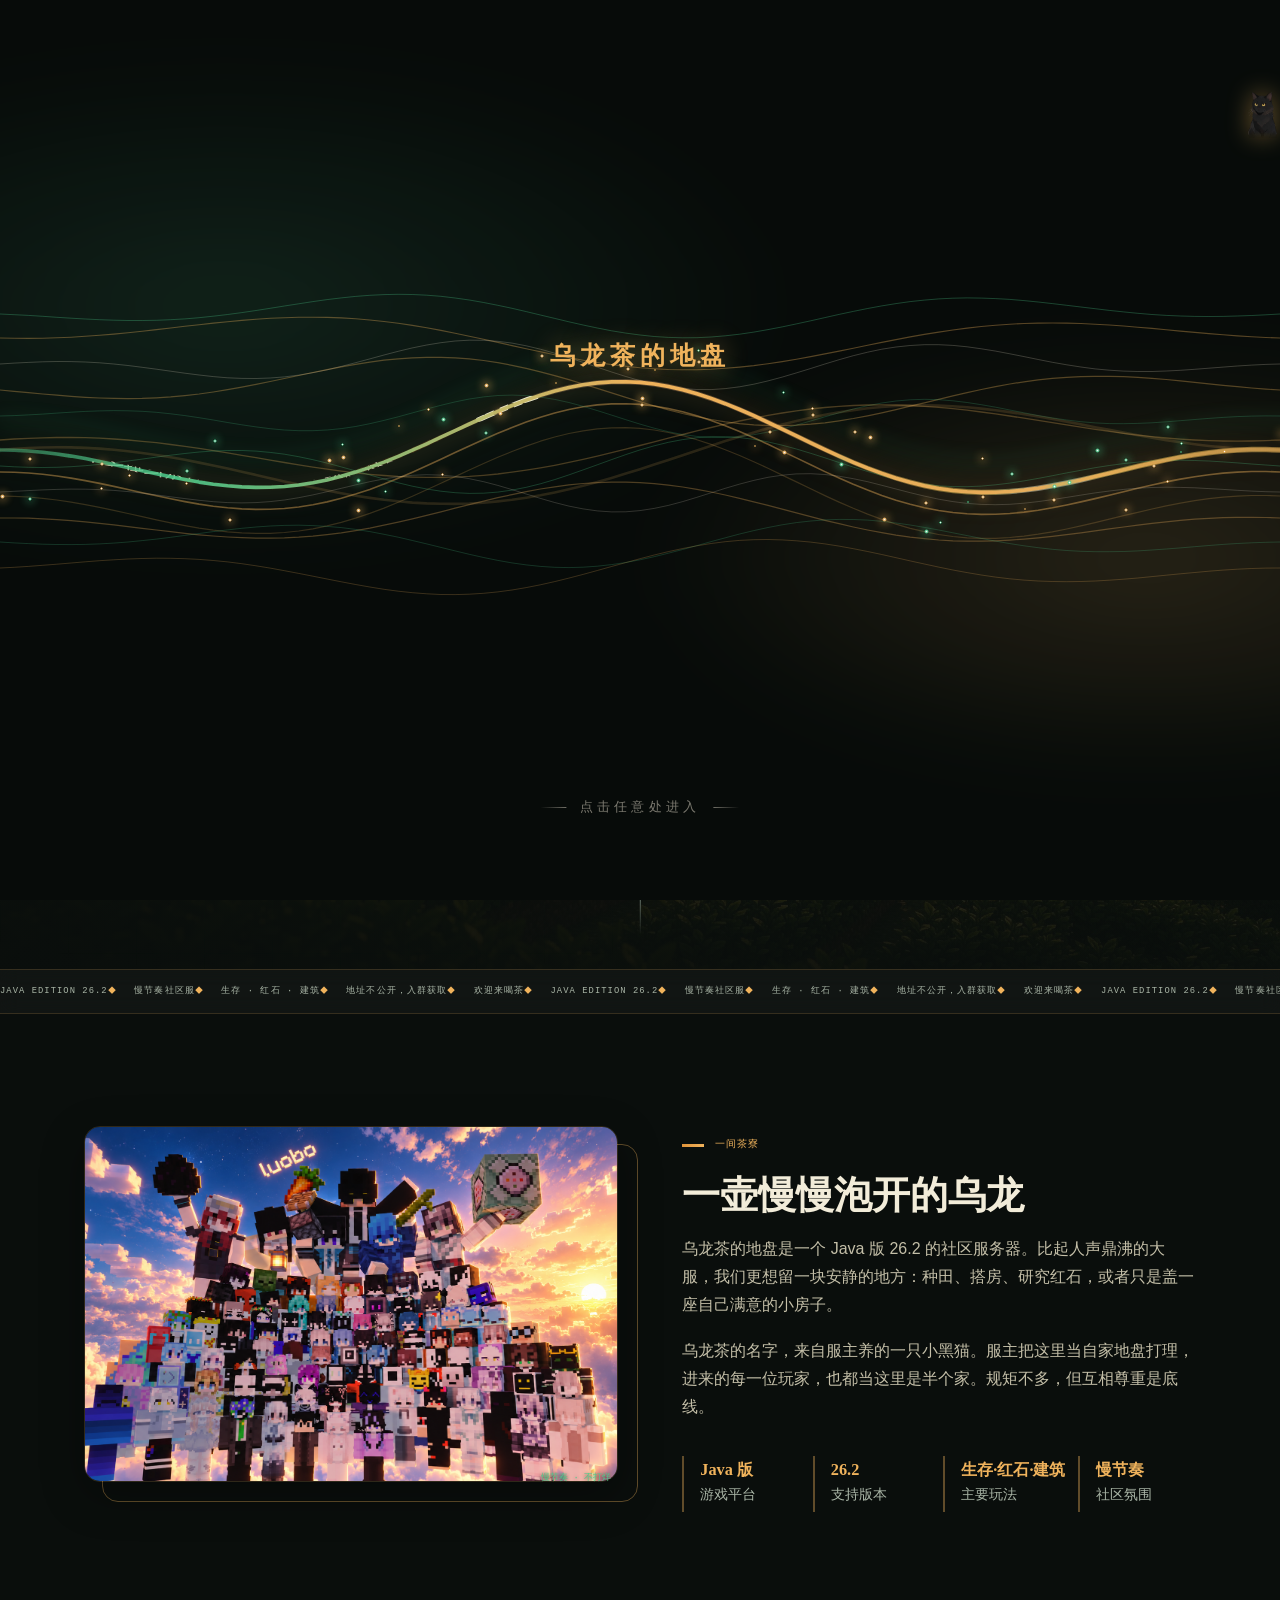
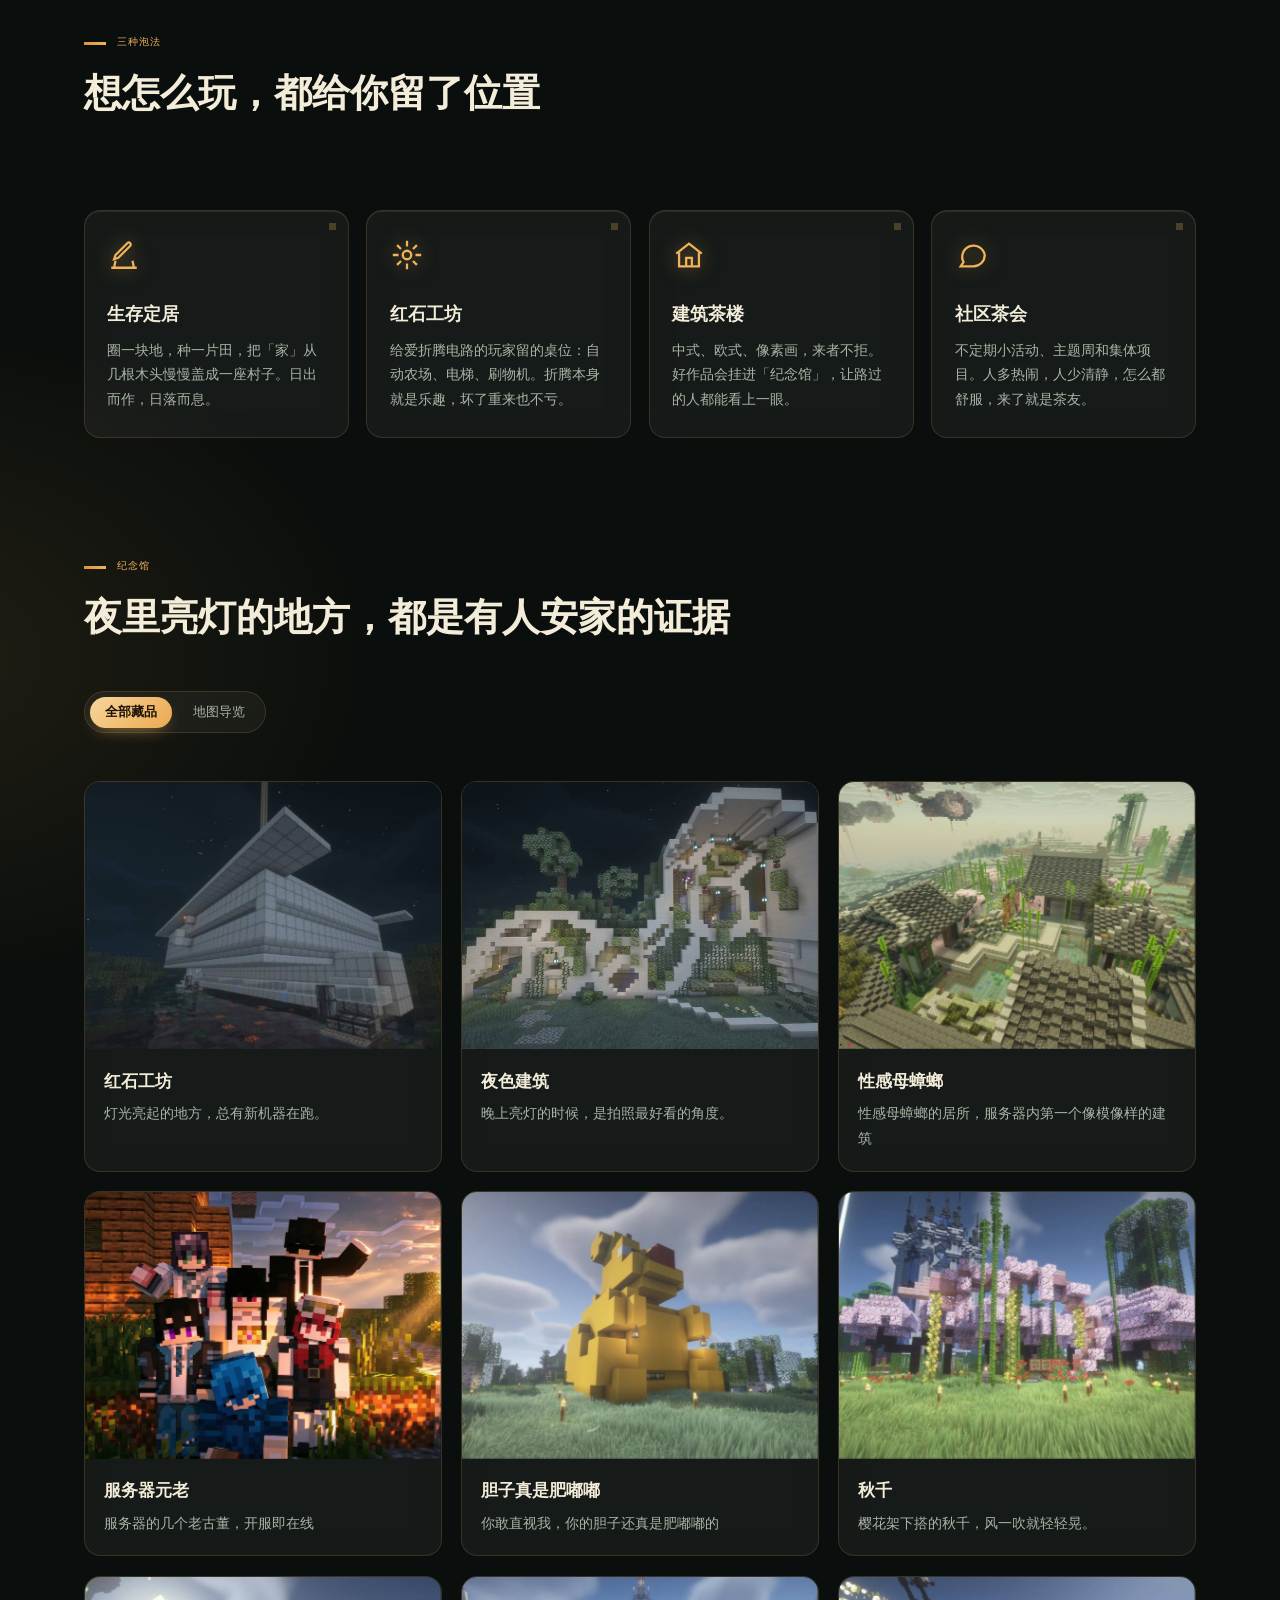
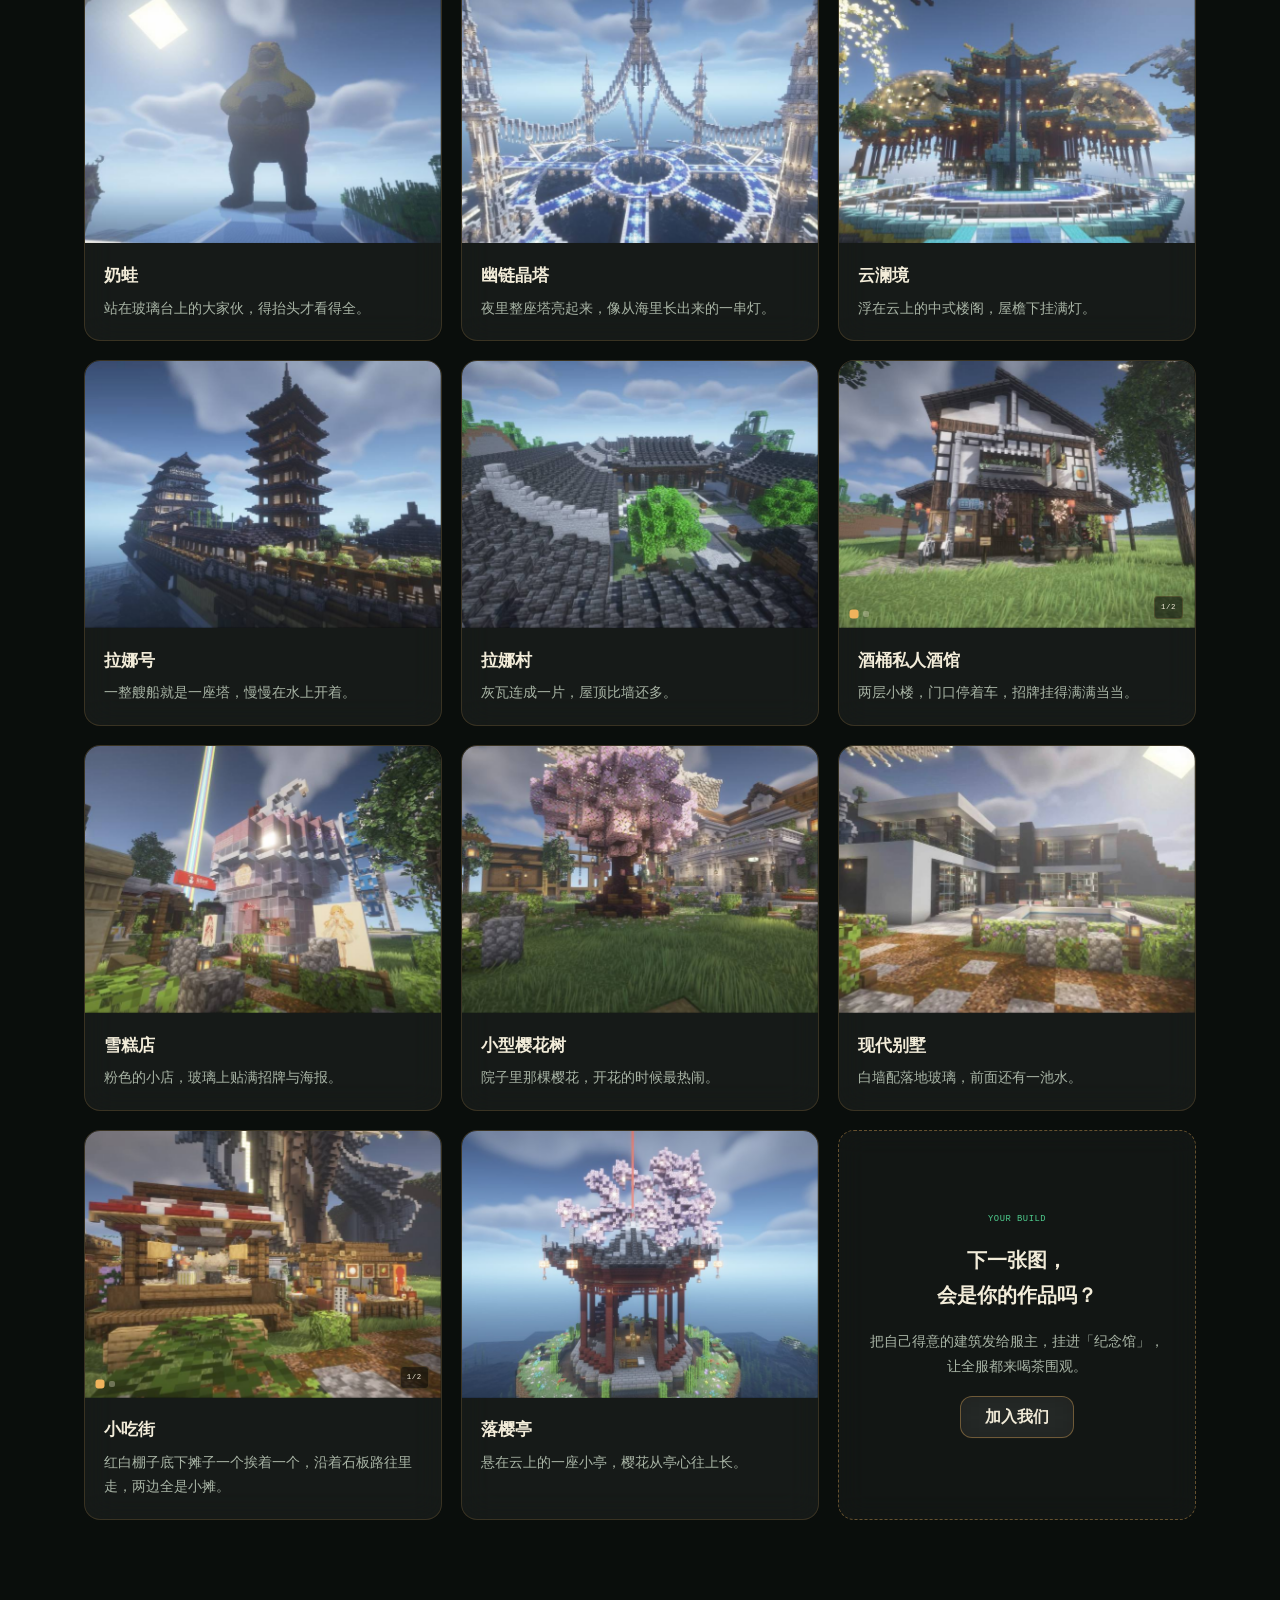
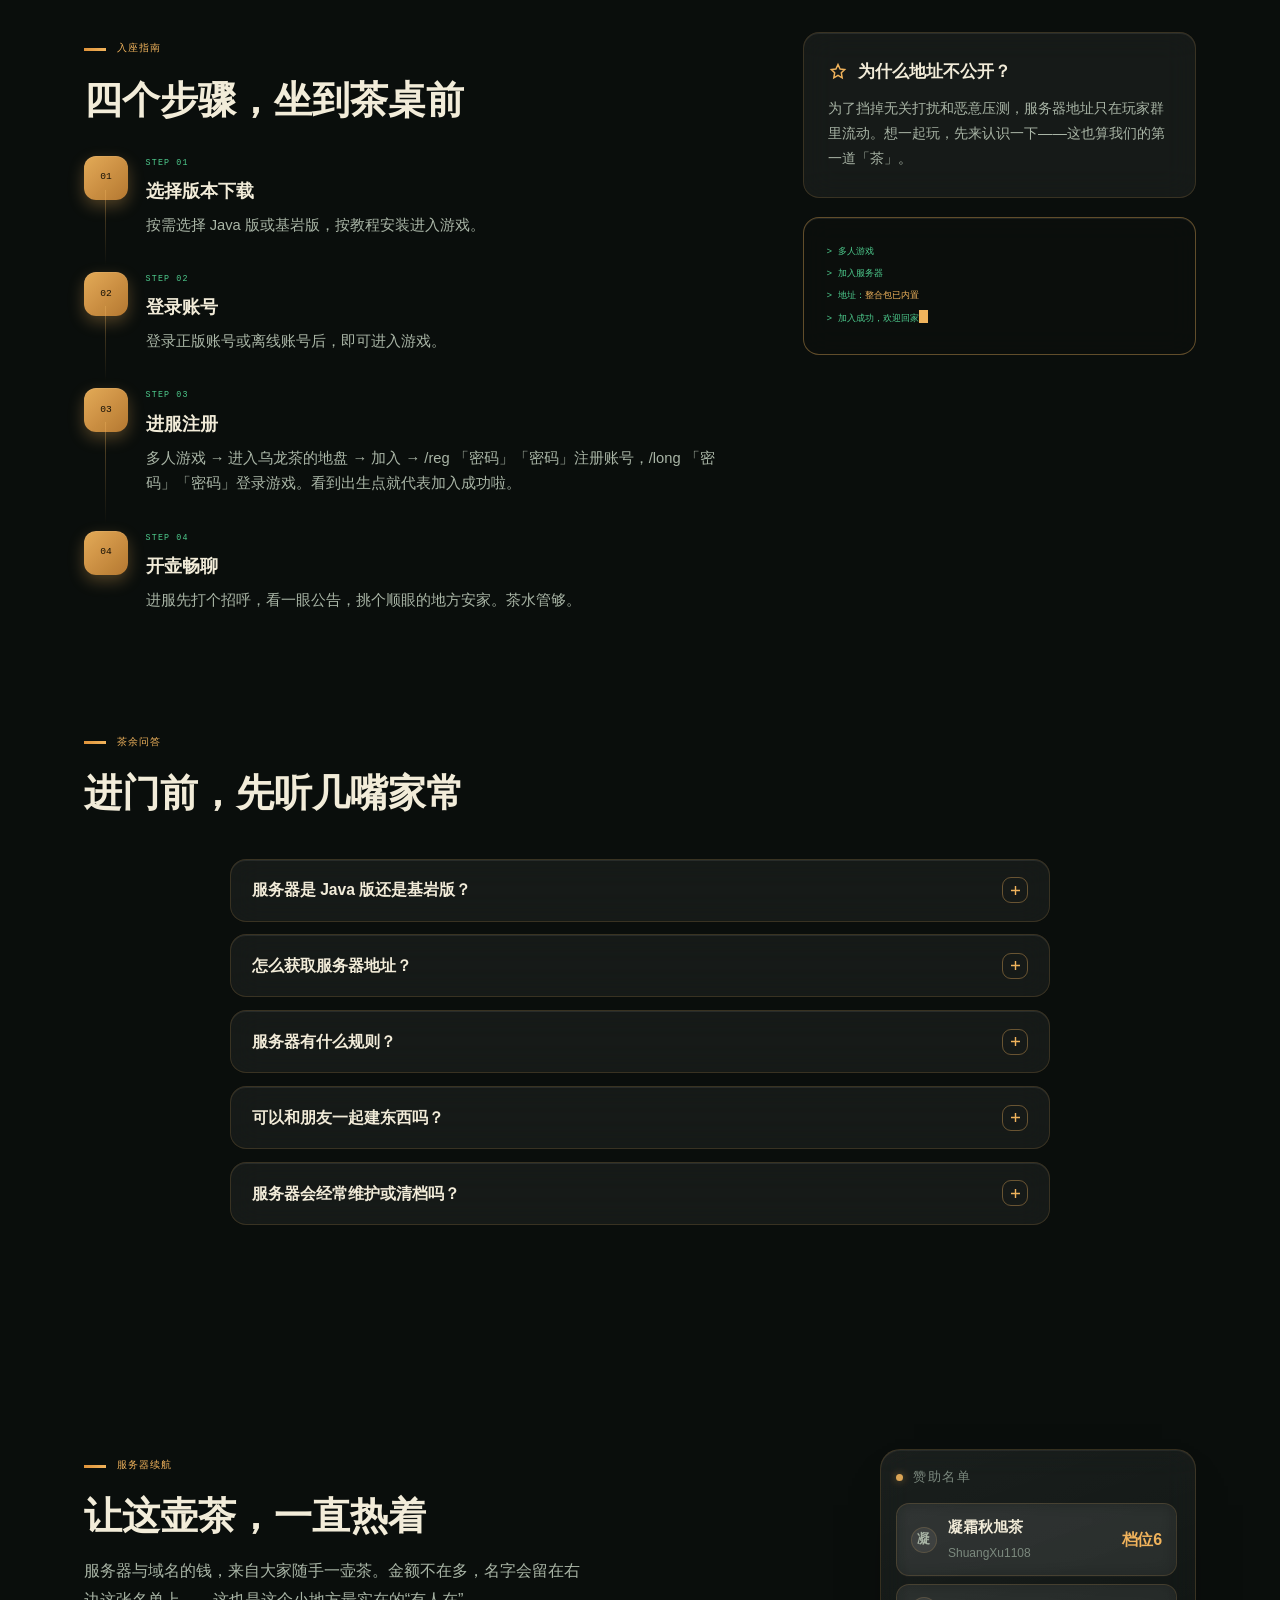
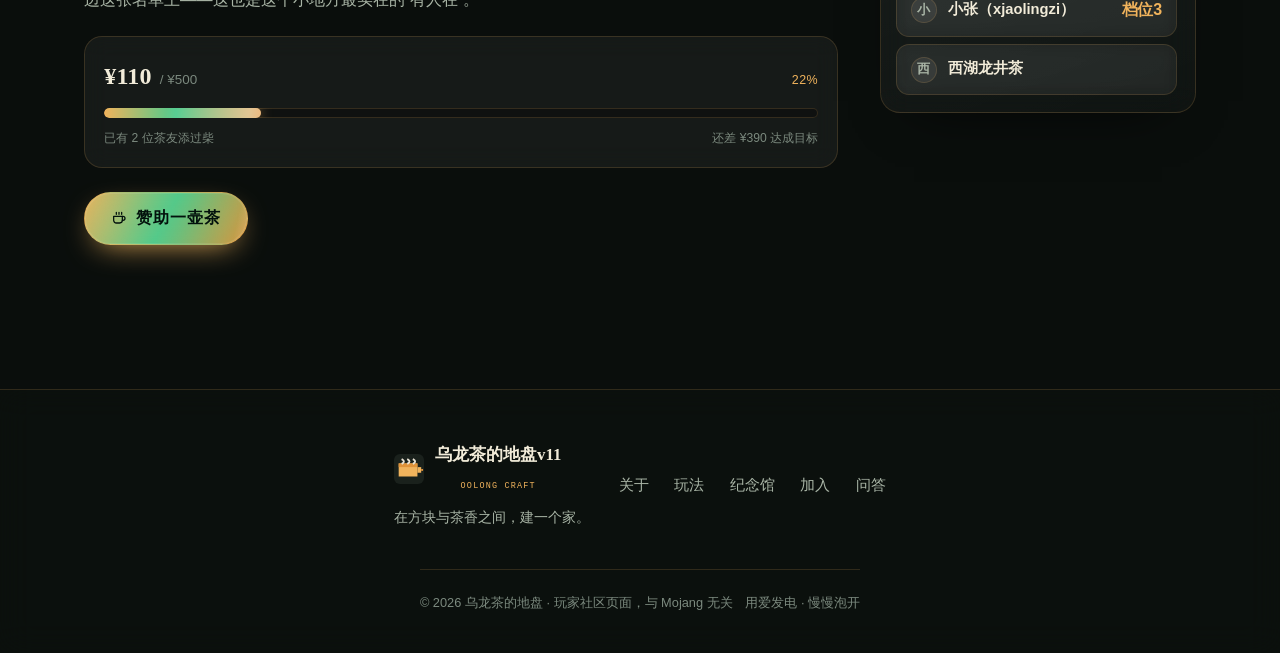
==== commit 8d29443f: "凝霜秋旭茶续赞助80，累计100元，升至档位六" ====
--- a/index.html
+++ b/index.html
@@ -4739,7 +4739,7 @@
    ========================================================= */
 (function(){
   var DATA='sponsors.json';
-  var SP_FALLBACK={"target": 500, "list": [{"name": "凝霜秋旭茶", "msg": "ShuangXu1108", "amount": 20, "time": "2026-11-26 22:14", "tier": 4}, {"name": "小张（xjaolingzi）", "msg": "", "amount": 10, "time": "2026-11-26 19:26", "tier": 3}, {"name": "西湖龙井茶", "msg": "", "amount": 0, "time": "2026-11-25 12:05"}], "tiers": {"1": 1, "2": 5, "3": 10, "4": 20, "5": 50, "6": 100}};
+  var SP_FALLBACK={"target": 500, "list": [{"name": "凝霜秋旭茶", "msg": "ShuangXu1108", "amount": 100, "time": "2026-11-26 22:31", "tier": 6, "note": "续 80 元，升档位六"}, {"name": "小张（xjaolingzi）", "msg": "", "amount": 10, "time": "2026-11-26 19:26", "tier": 3}, {"name": "西湖龙井茶", "msg": "", "amount": 0, "time": "2026-11-25 12:05"}], "tiers": {"1": 1, "2": 5, "3": 10, "4": 20, "5": 50, "6": 100}};
   var modal=document.getElementById('spModal');
   if(!modal) return;
   /* QR fallback */
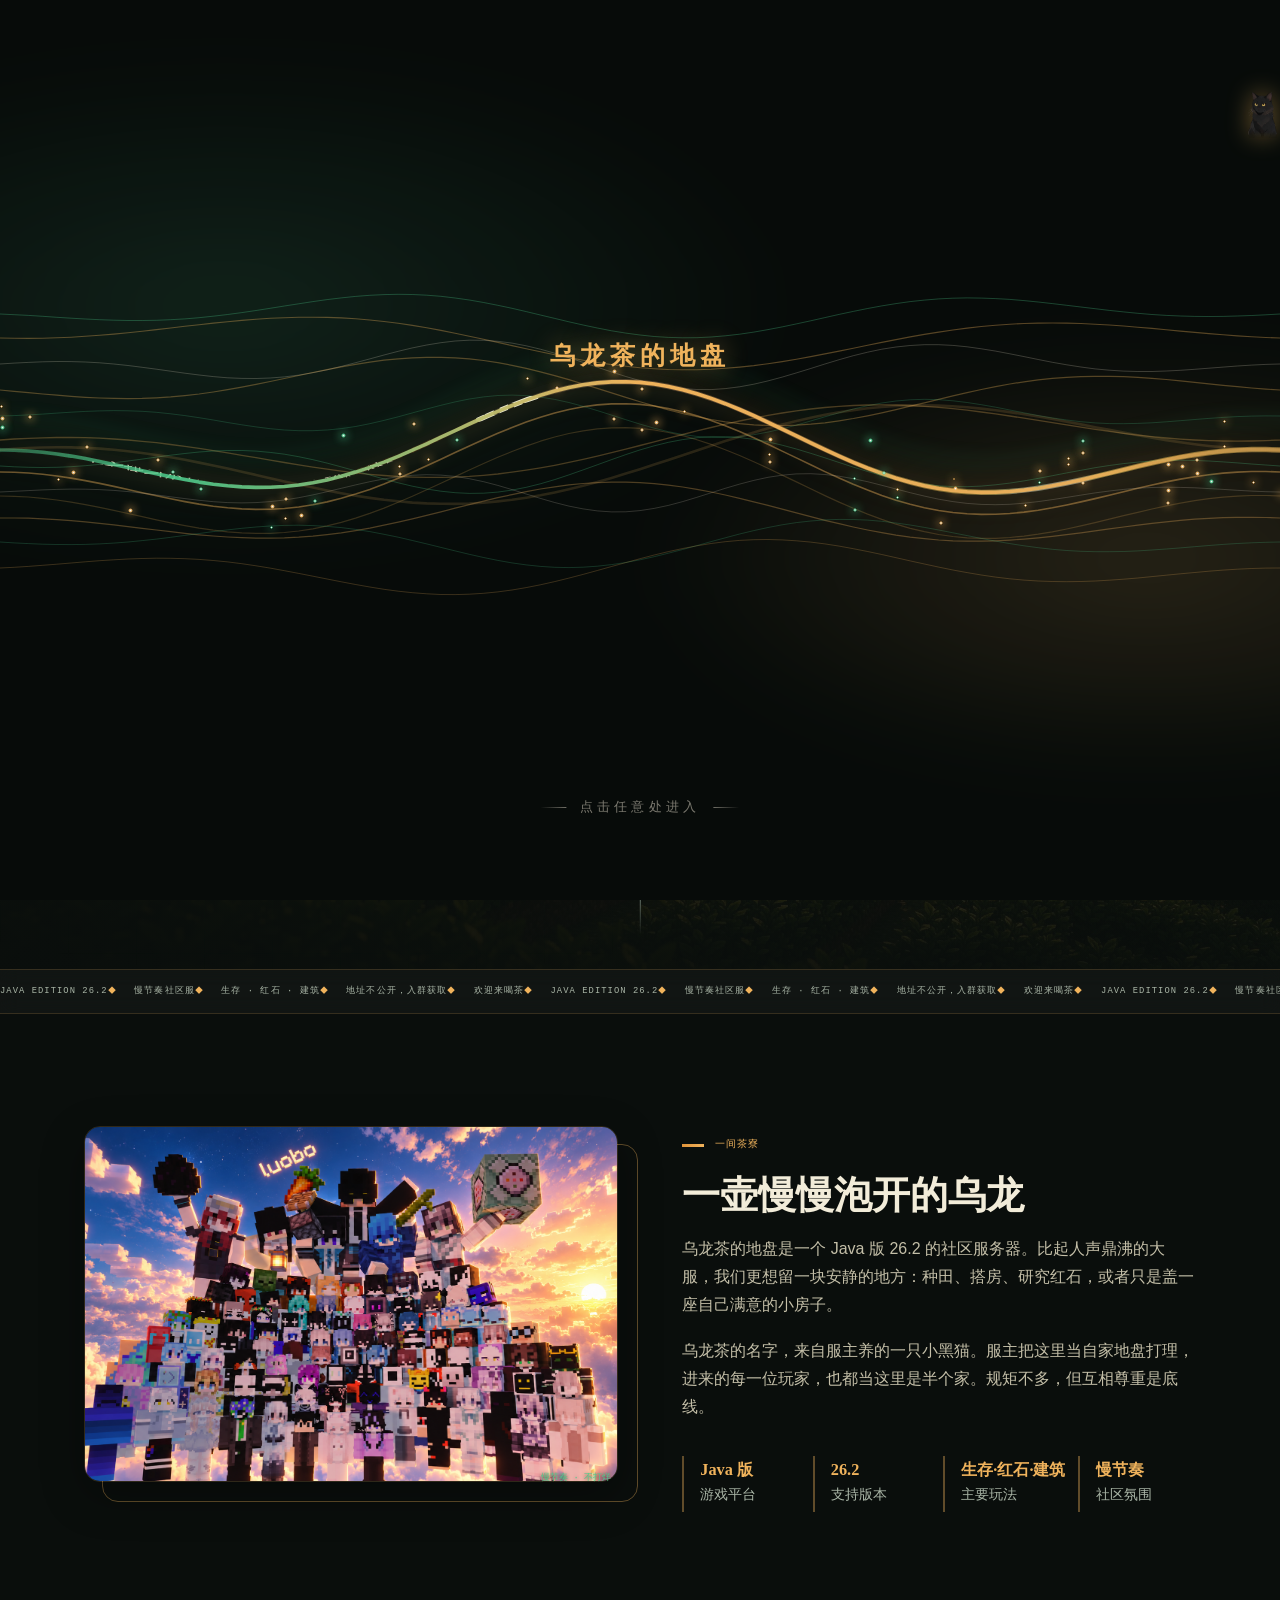
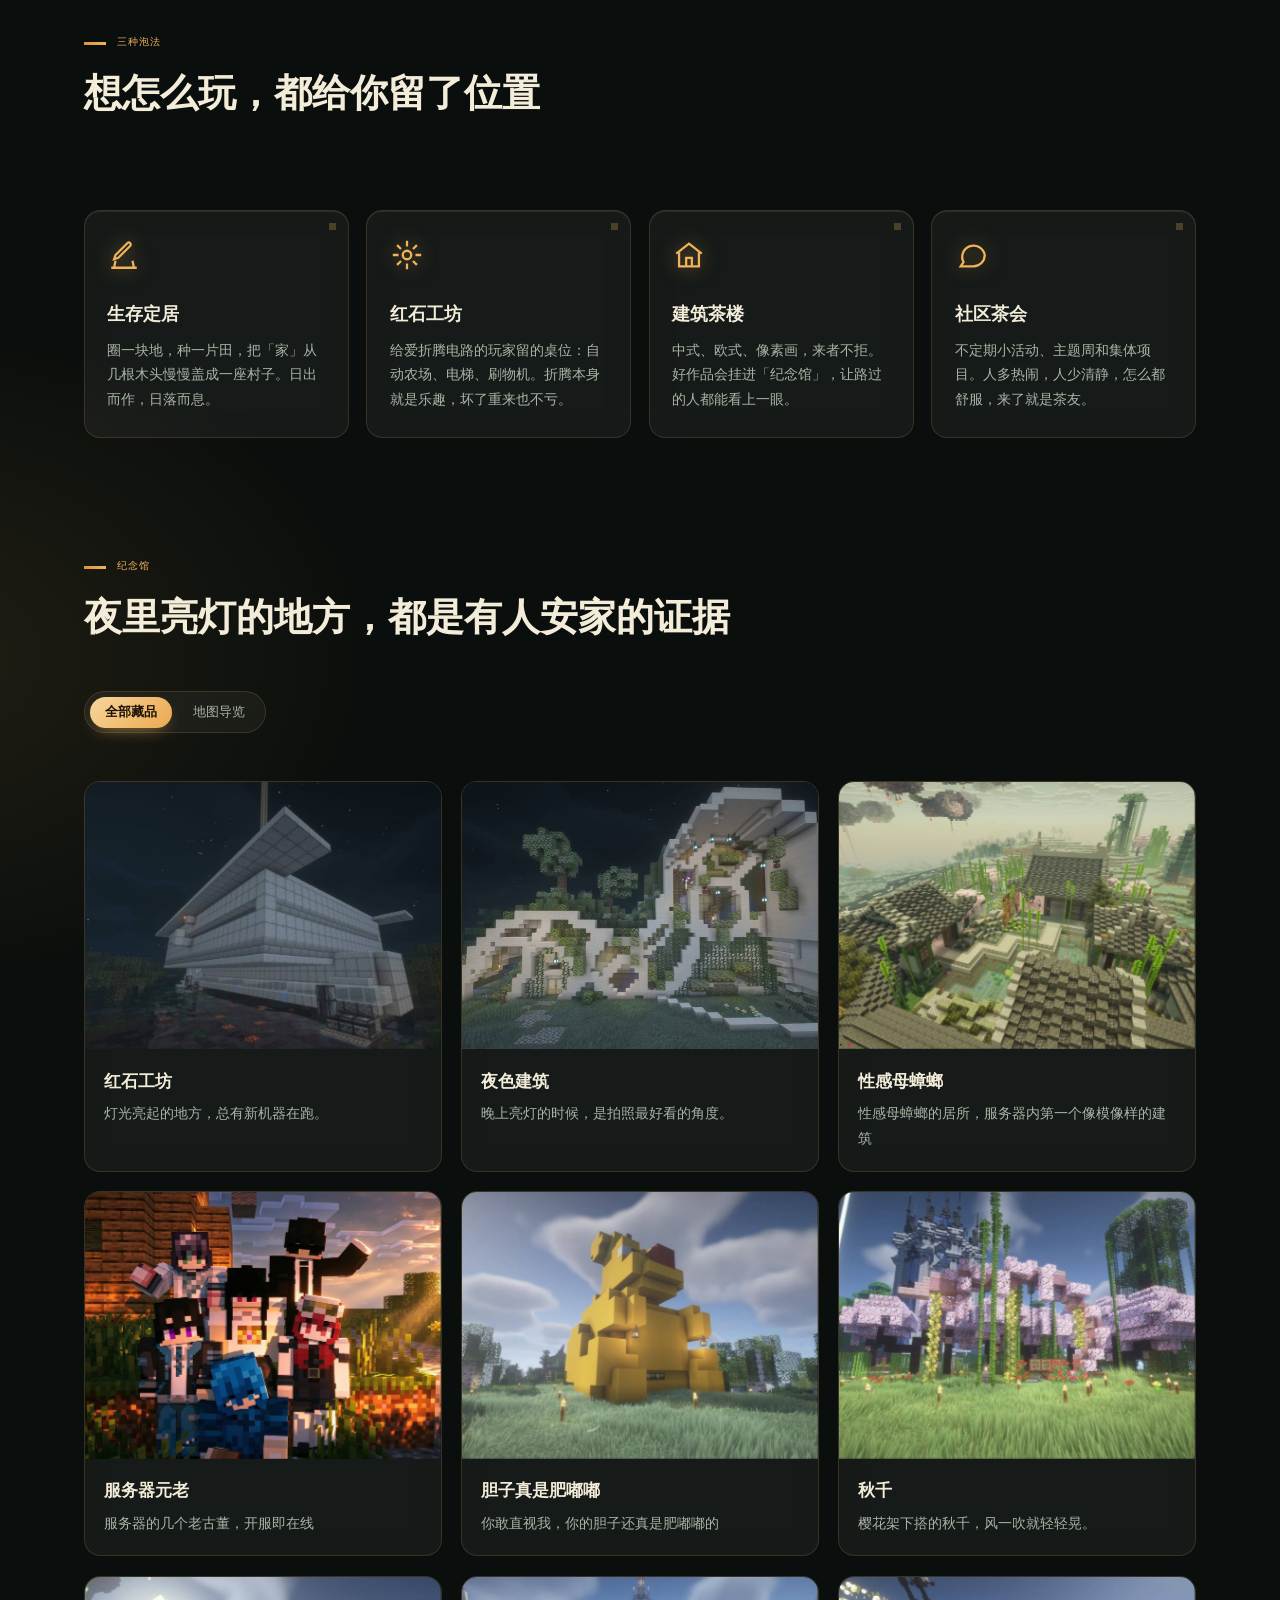
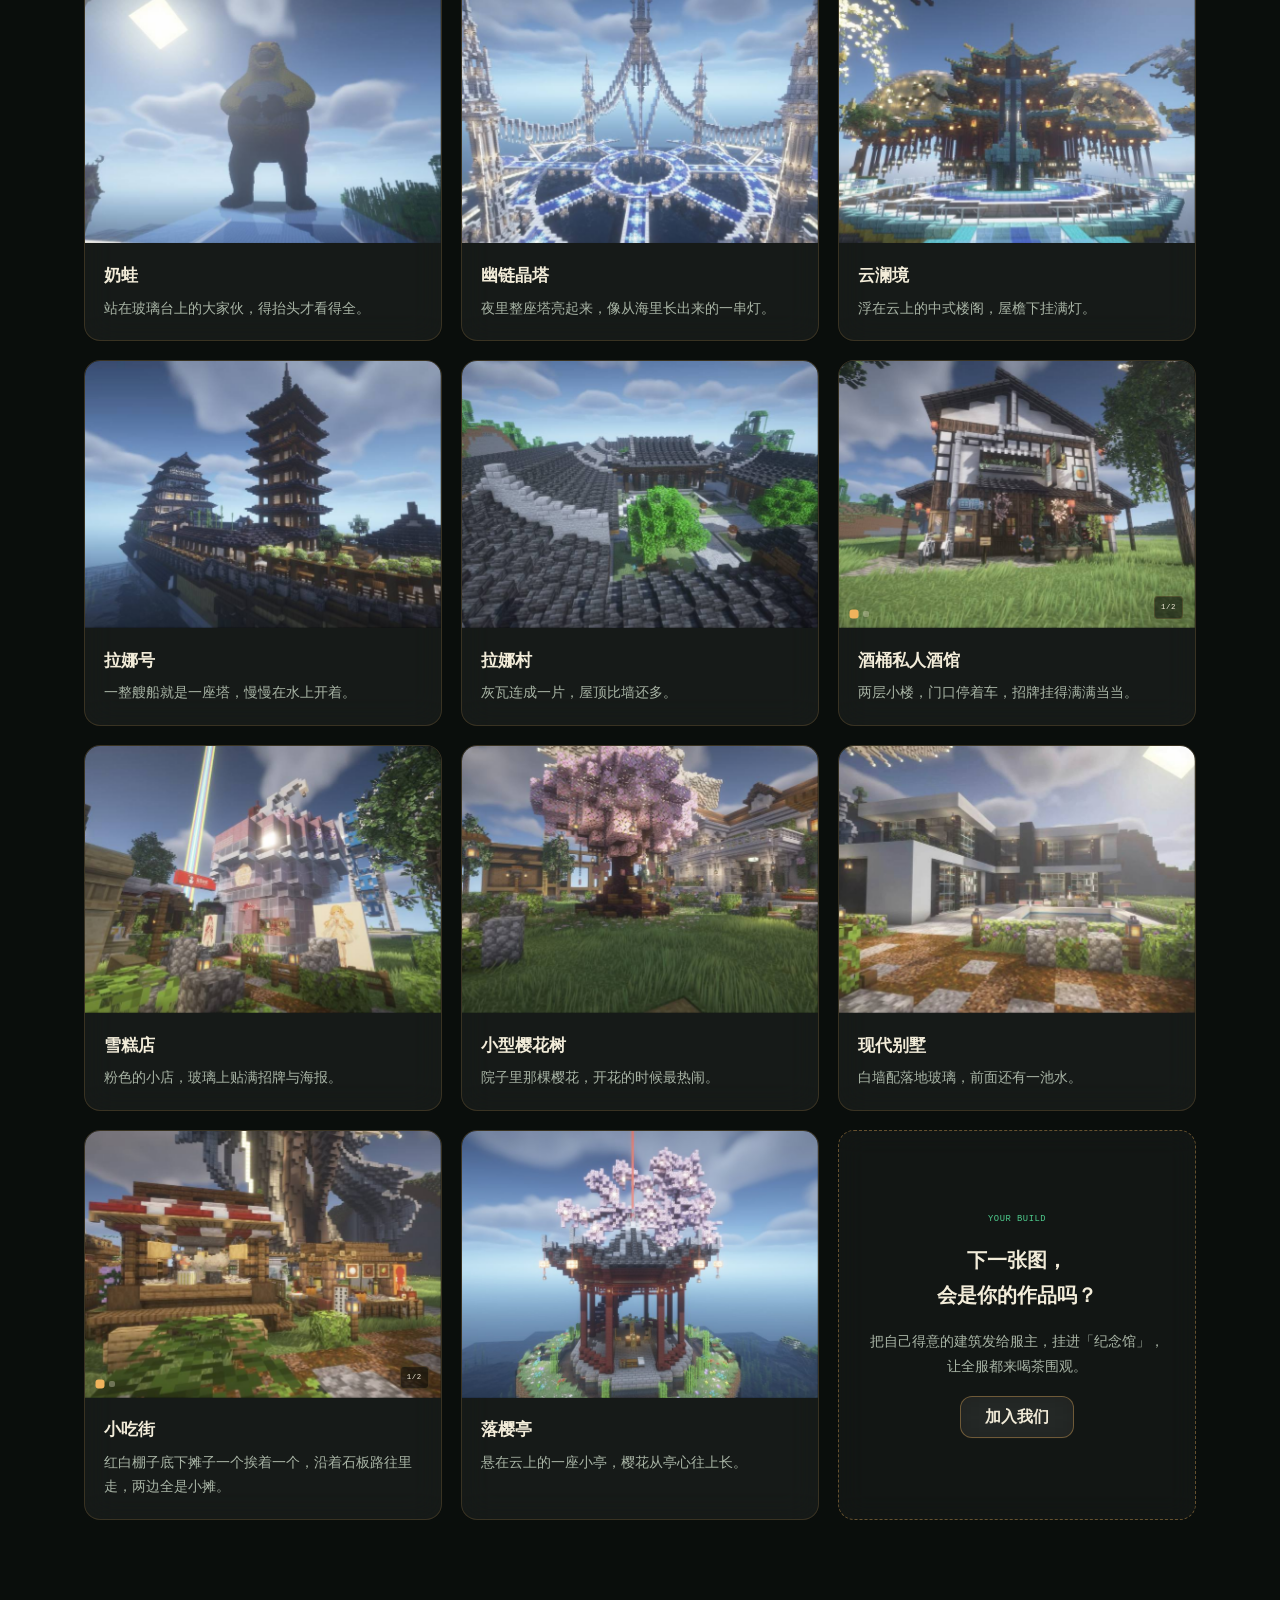
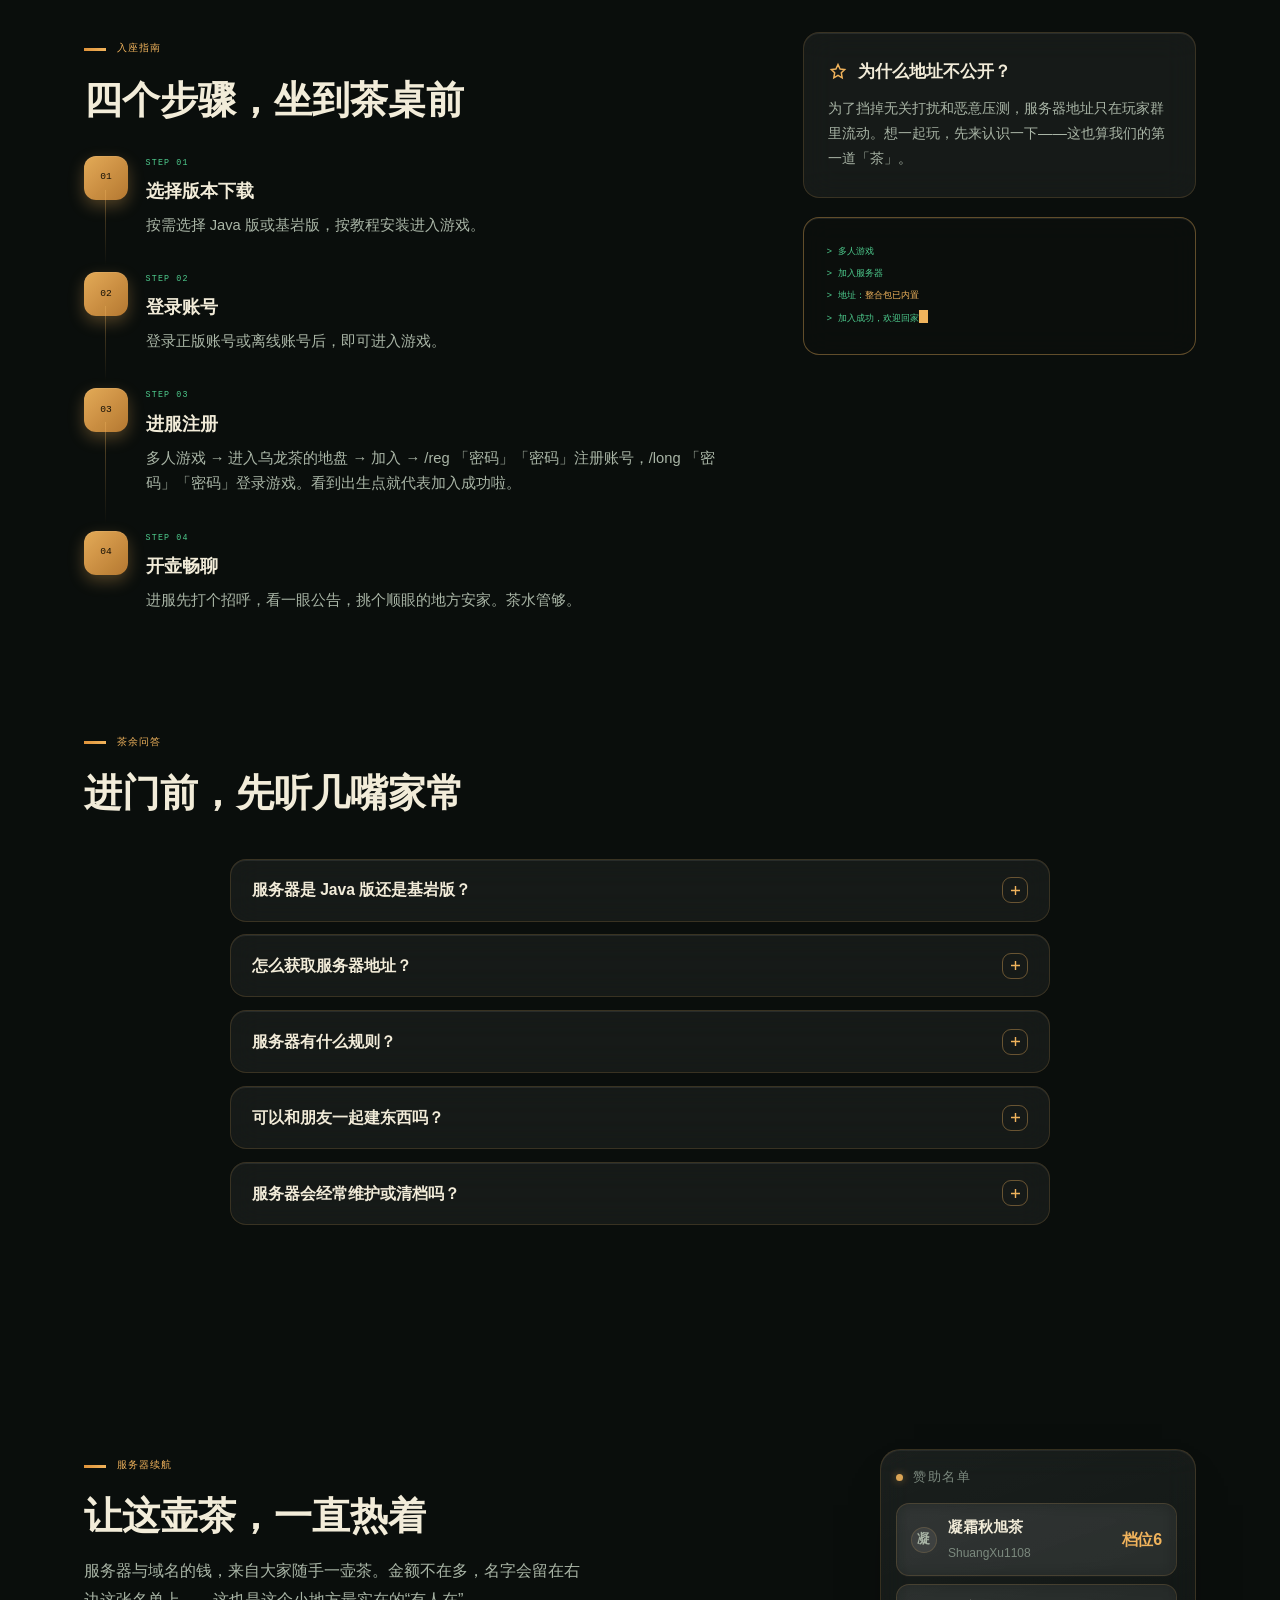
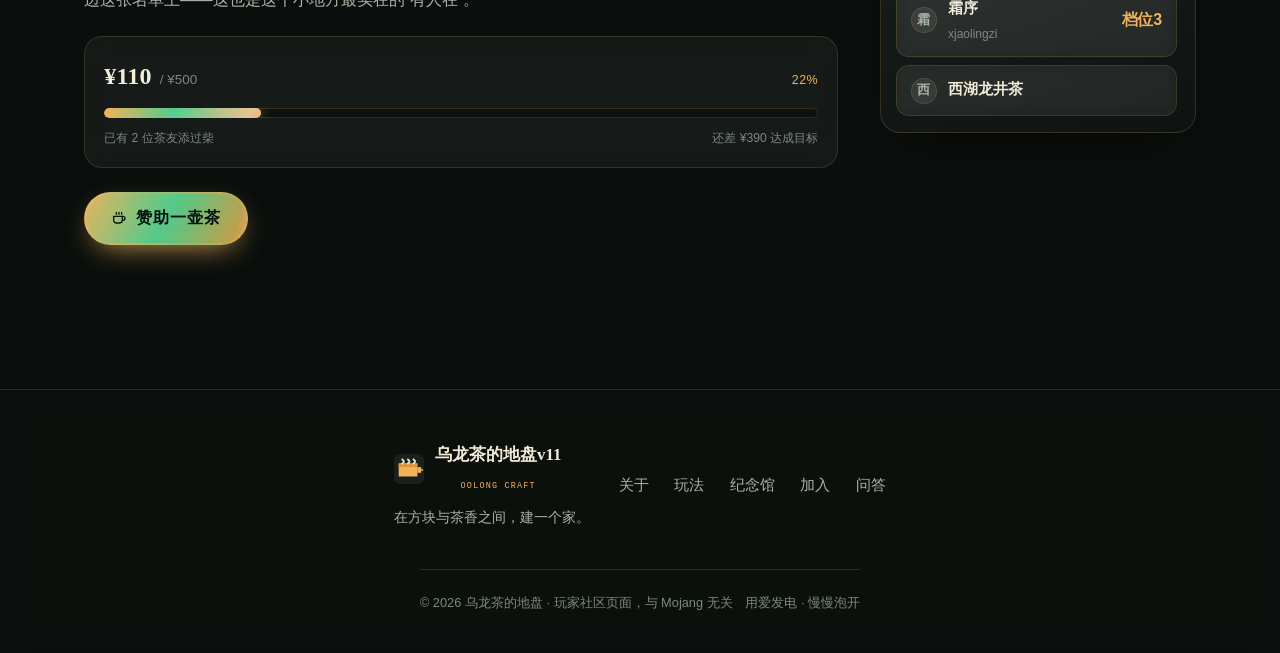
==== commit d7847a86: "赞助名单更正：xjaolingzi 显示游戏名「霜序」，备注名改作副行" ====
--- a/index.html
+++ b/index.html
@@ -4739,7 +4739,7 @@
    ========================================================= */
 (function(){
   var DATA='sponsors.json';
-  var SP_FALLBACK={"target": 500, "list": [{"name": "凝霜秋旭茶", "msg": "ShuangXu1108", "amount": 100, "time": "2026-11-26 22:31", "tier": 6, "note": "续 80 元，升档位六"}, {"name": "小张（xjaolingzi）", "msg": "", "amount": 10, "time": "2026-11-26 19:26", "tier": 3}, {"name": "西湖龙井茶", "msg": "", "amount": 0, "time": "2026-11-25 12:05"}], "tiers": {"1": 1, "2": 5, "3": 10, "4": 20, "5": 50, "6": 100}};
+  var SP_FALLBACK={"target": 500, "list": [{"name": "凝霜秋旭茶", "msg": "ShuangXu1108", "amount": 100, "time": "2026-11-26 22:31", "tier": 6, "note": "续 80 元，升档位六"}, {"name": "霜序", "msg": "xjaolingzi", "amount": 10, "time": "2026-11-26 19:26", "tier": 3}, {"name": "西湖龙井茶", "msg": "", "amount": 0, "time": "2026-11-25 12:05"}], "tiers": {"1": 1, "2": 5, "3": 10, "4": 20, "5": 50, "6": 100}};
   var modal=document.getElementById('spModal');
   if(!modal) return;
   /* QR fallback */
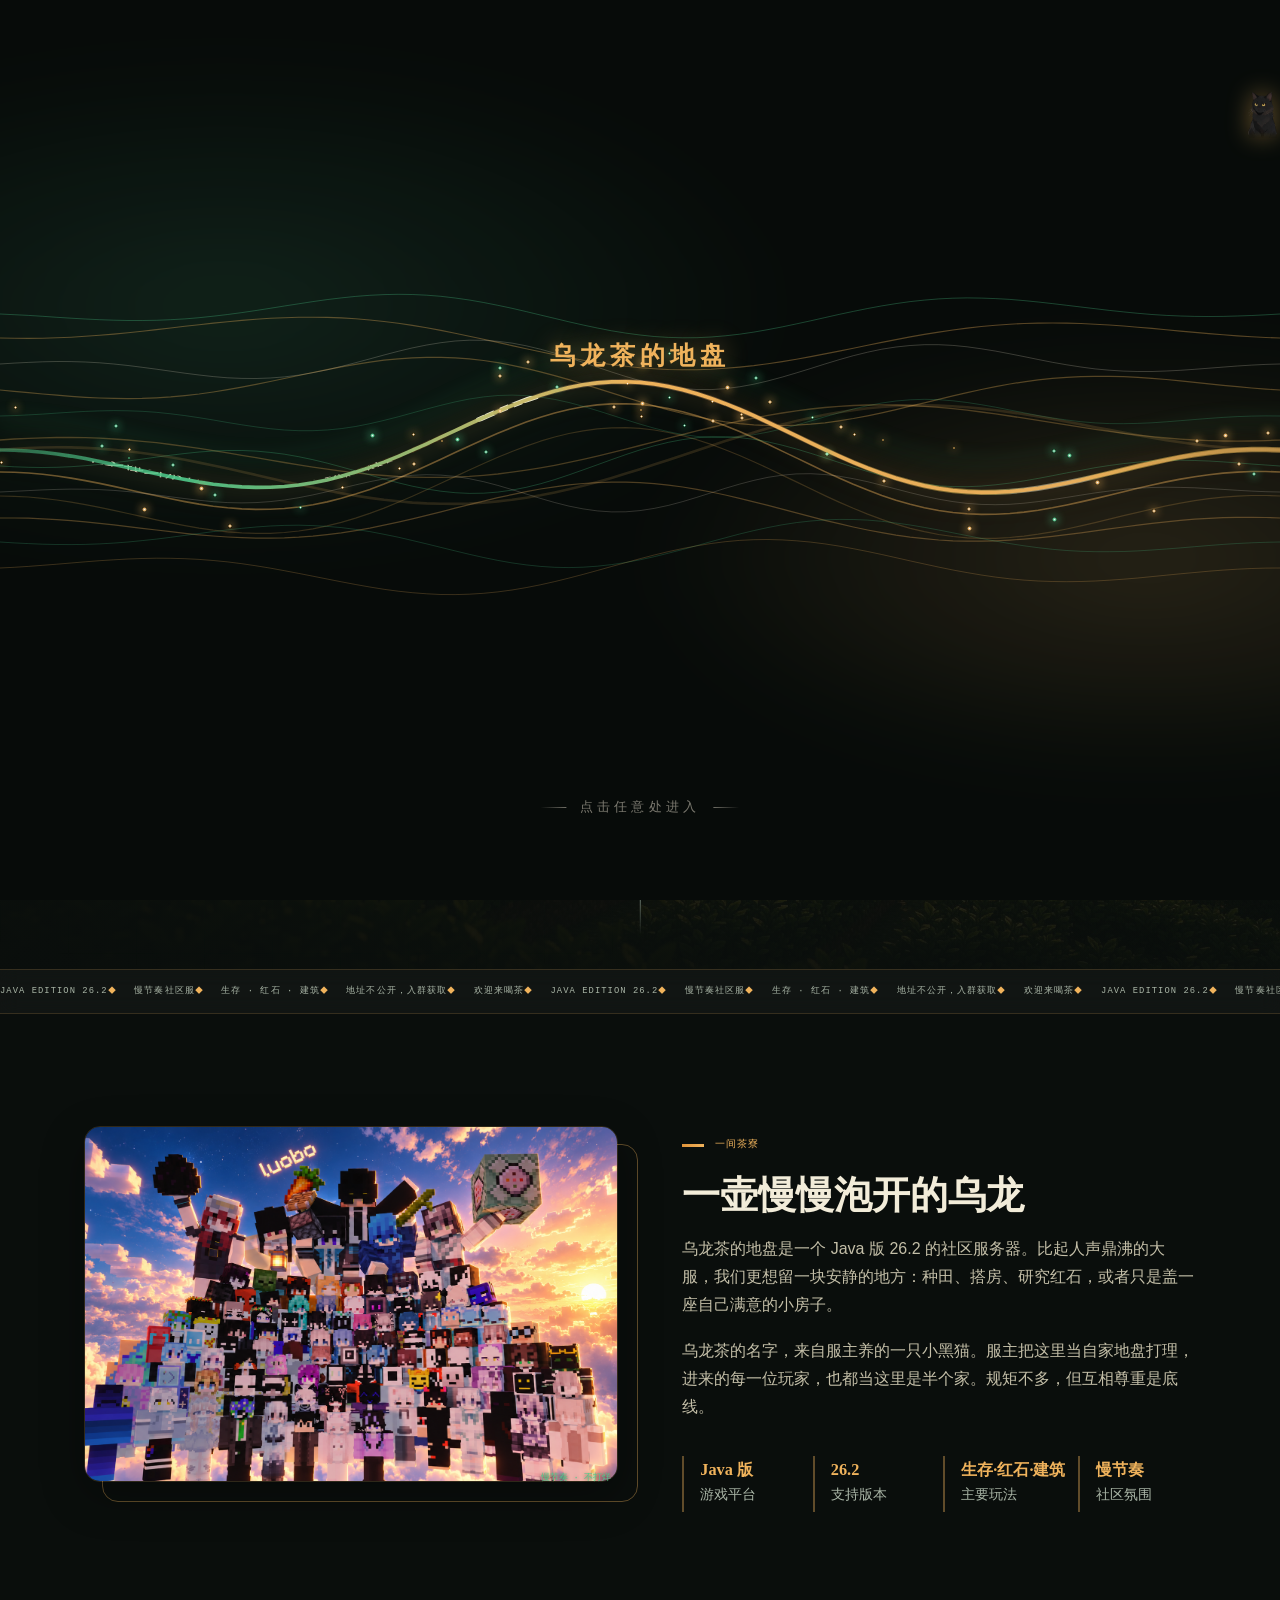
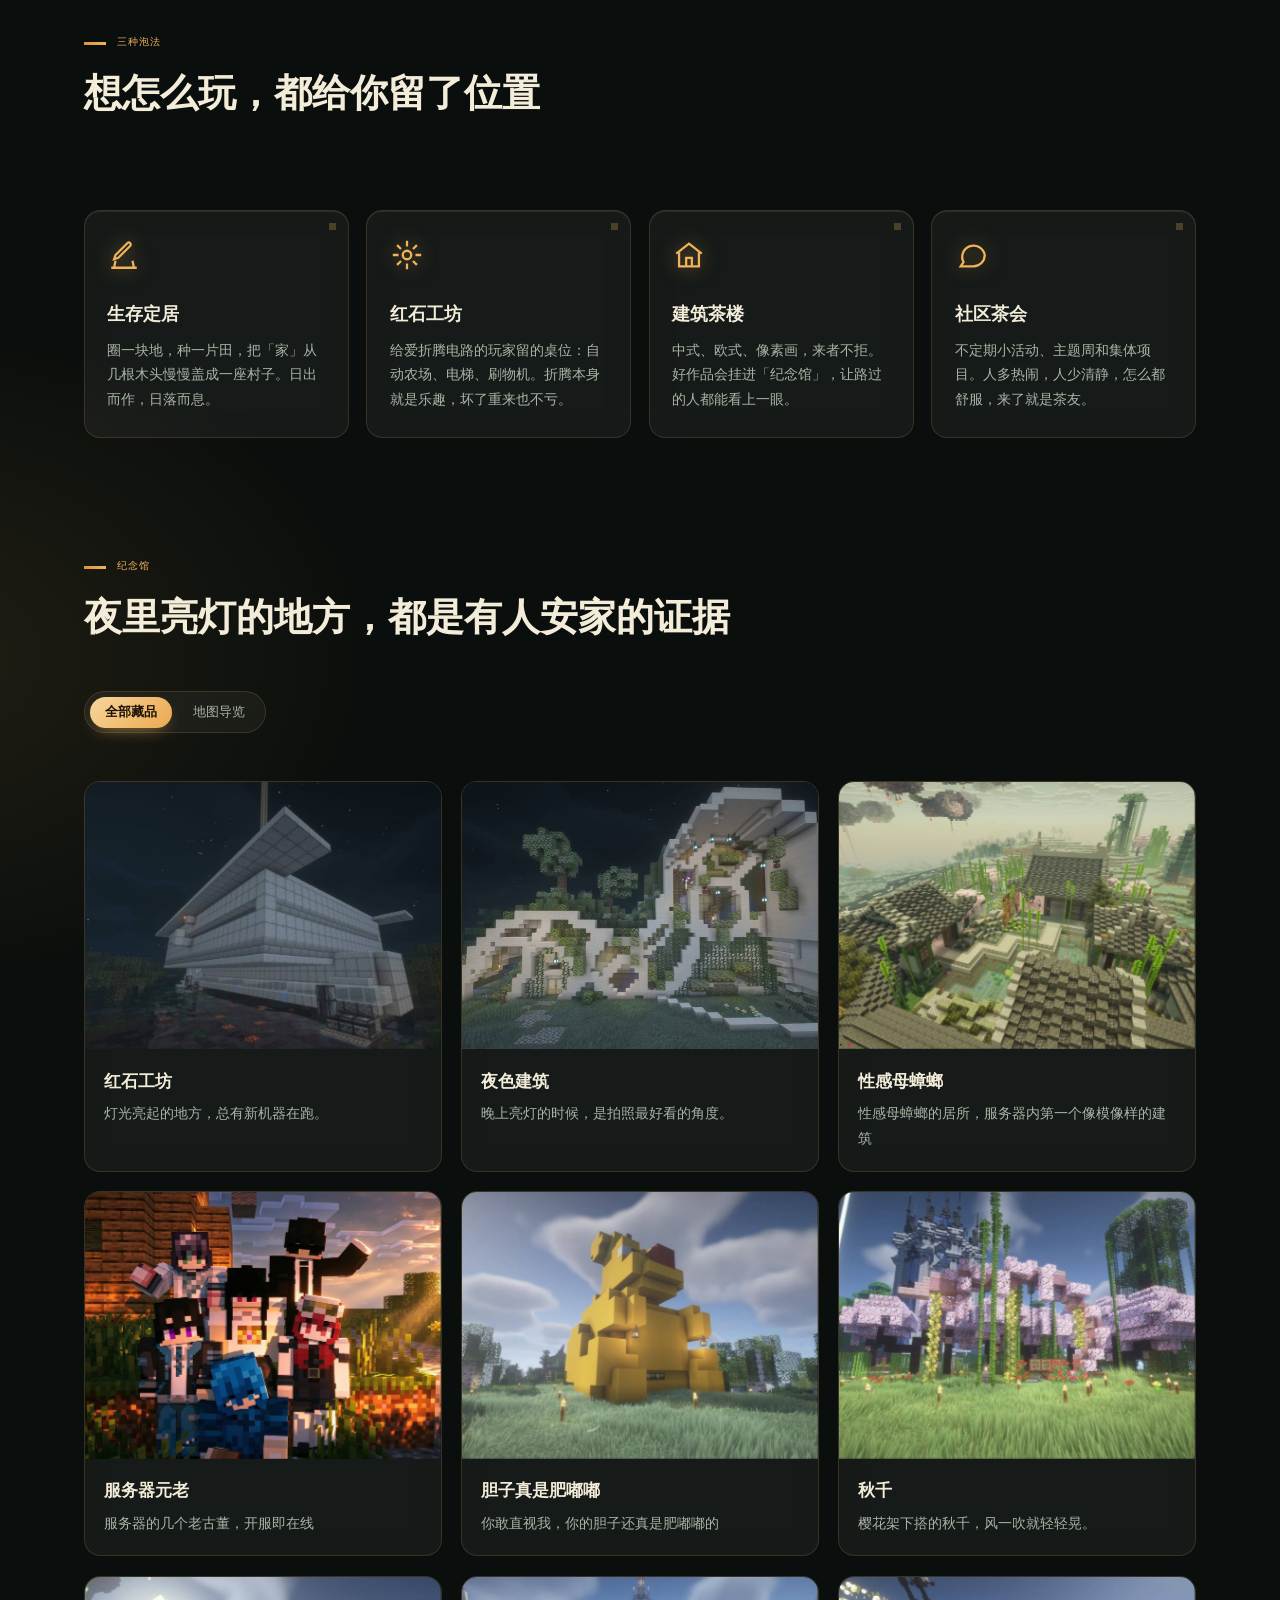
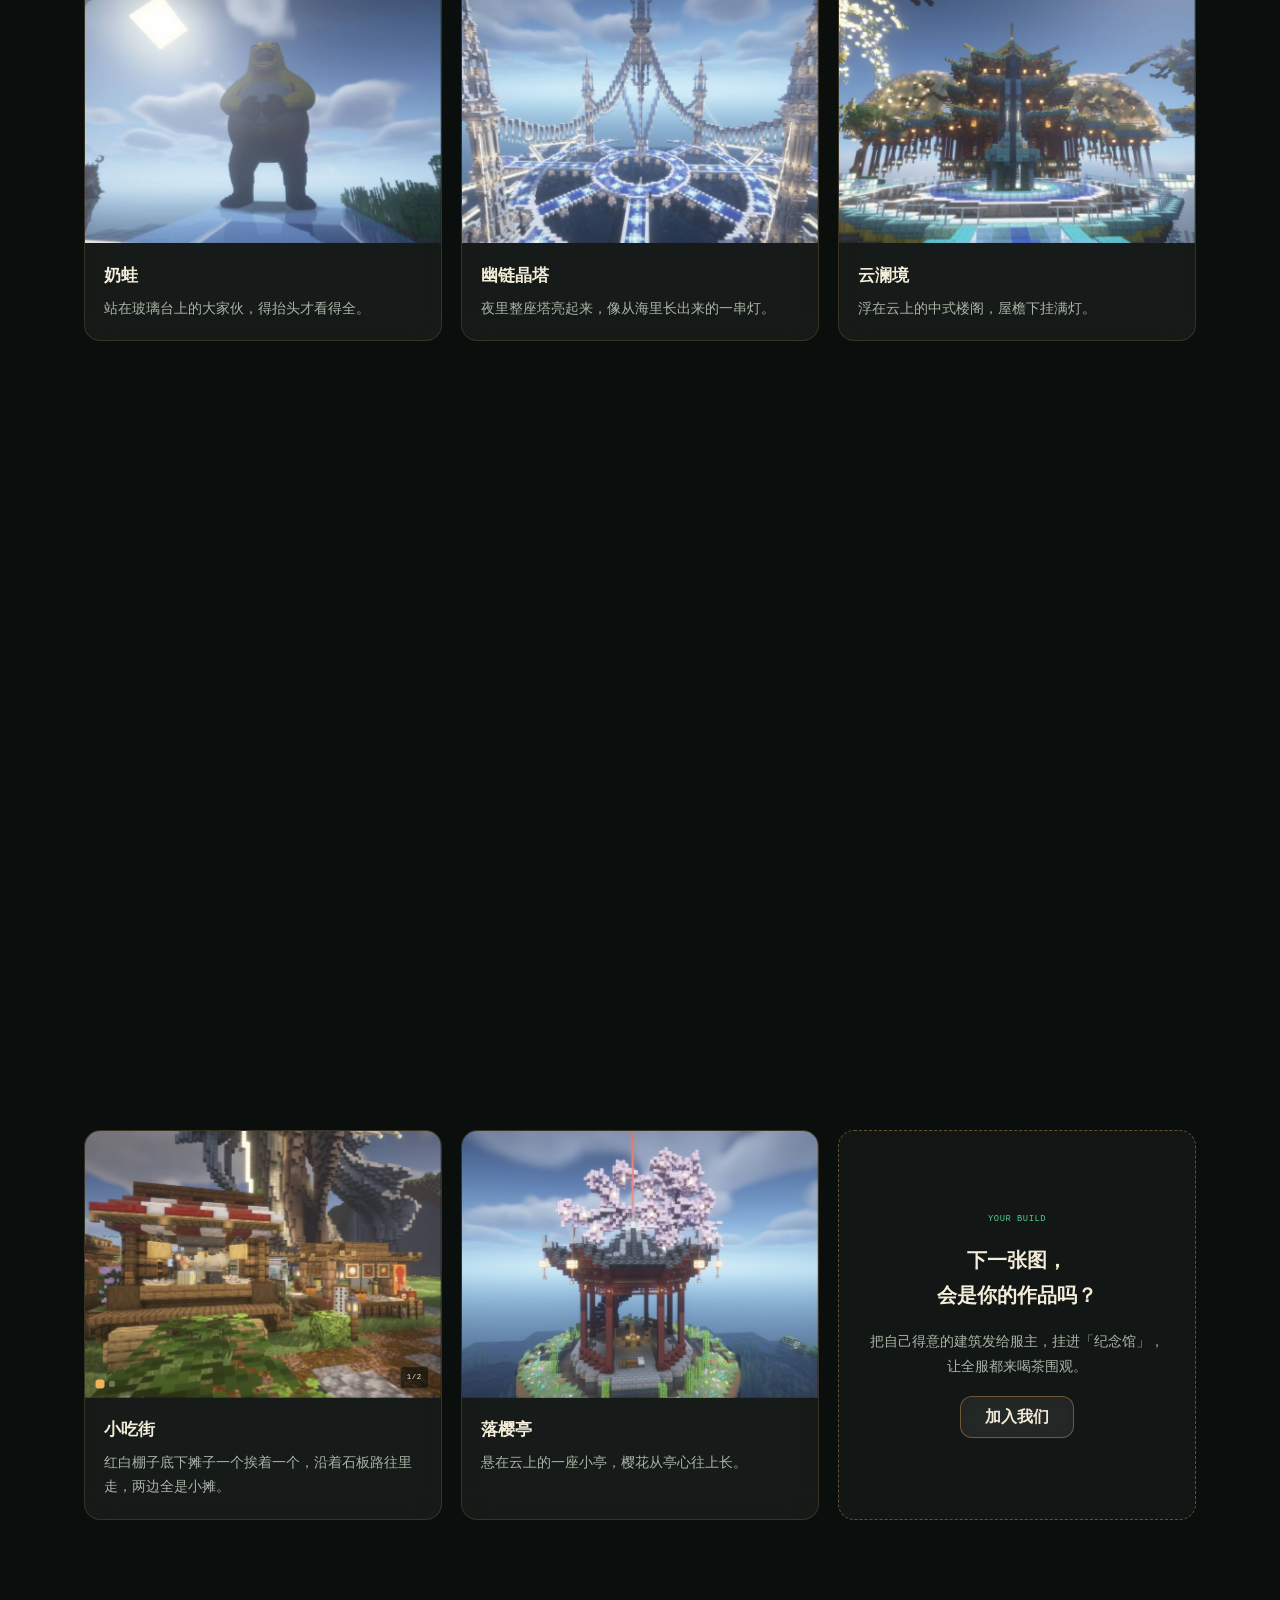
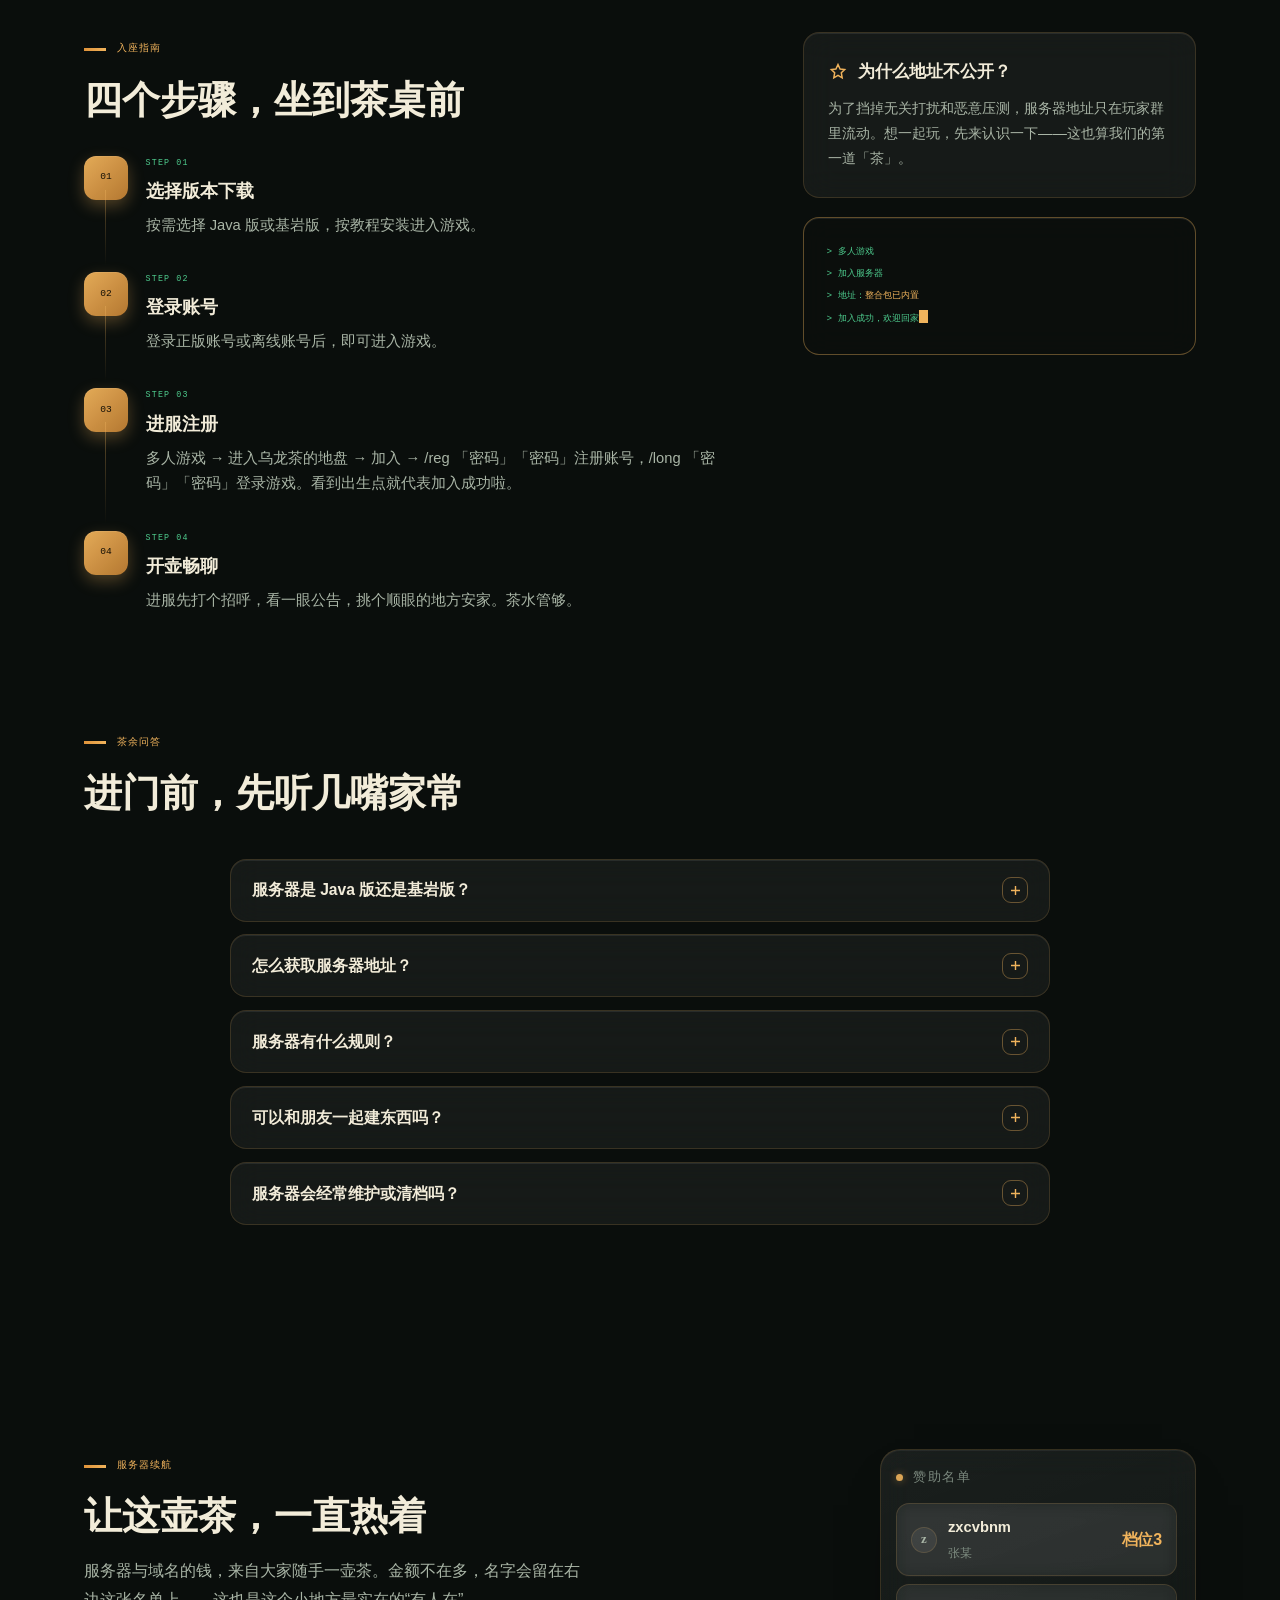
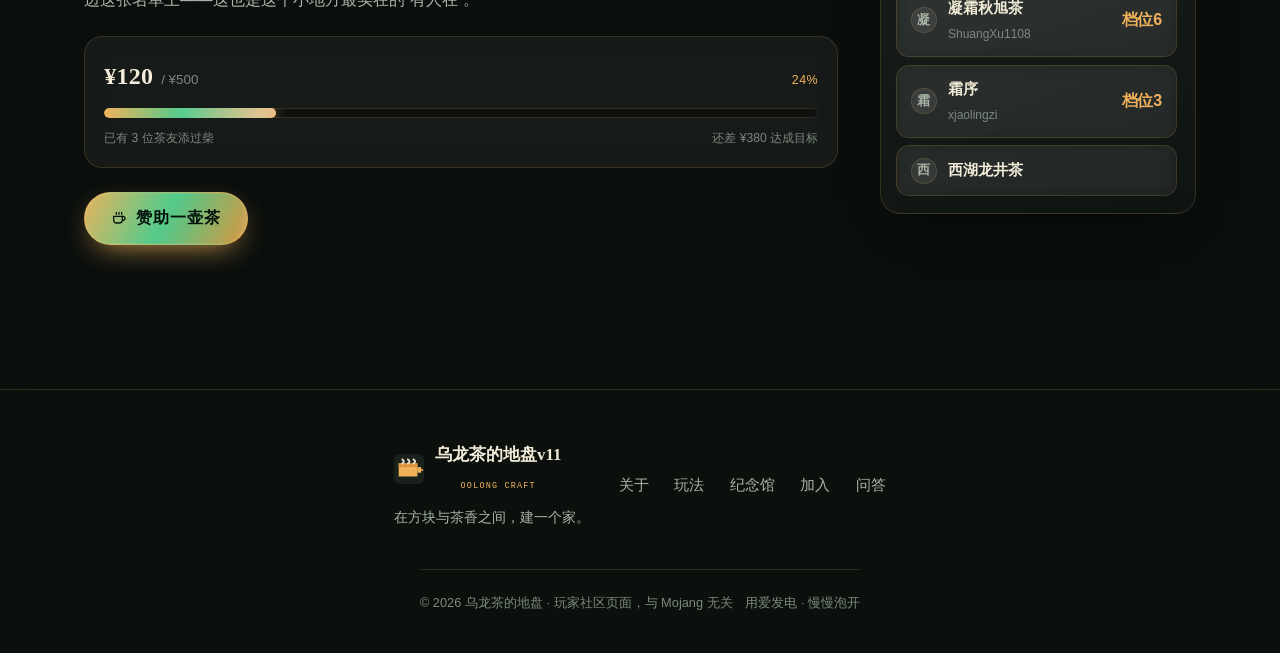
==== commit f7f7b934: "赞助名单新增：zxcvbnm（张某）档位3 ¥10" ====
--- a/index.html
+++ b/index.html
@@ -4739,7 +4739,7 @@
    ========================================================= */
 (function(){
   var DATA='sponsors.json';
-  var SP_FALLBACK={"target": 500, "list": [{"name": "凝霜秋旭茶", "msg": "ShuangXu1108", "amount": 100, "time": "2026-11-26 22:31", "tier": 6, "note": "续 80 元，升档位六"}, {"name": "霜序", "msg": "xjaolingzi", "amount": 10, "time": "2026-11-26 19:26", "tier": 3}, {"name": "西湖龙井茶", "msg": "", "amount": 0, "time": "2026-11-25 12:05"}], "tiers": {"1": 1, "2": 5, "3": 10, "4": 20, "5": 50, "6": 100}};
+  var SP_FALLBACK={"target": 500, "list": [{"name": "zxcvbnm", "msg": "张某", "amount": 10, "time": "2026-11-26 22:35", "tier": 3}, {"name": "凝霜秋旭茶", "msg": "ShuangXu1108", "amount": 100, "time": "2026-11-26 22:31", "tier": 6, "note": "续 80 元，升档位六"}, {"name": "霜序", "msg": "xjaolingzi", "amount": 10, "time": "2026-11-26 19:26", "tier": 3}, {"name": "西湖龙井茶", "msg": "", "amount": 0, "time": "2026-11-25 12:05"}], "tiers": {"1": 1, "2": 5, "3": 10, "4": 20, "5": 50, "6": 100}};
   var modal=document.getElementById('spModal');
   if(!modal) return;
   /* QR fallback */
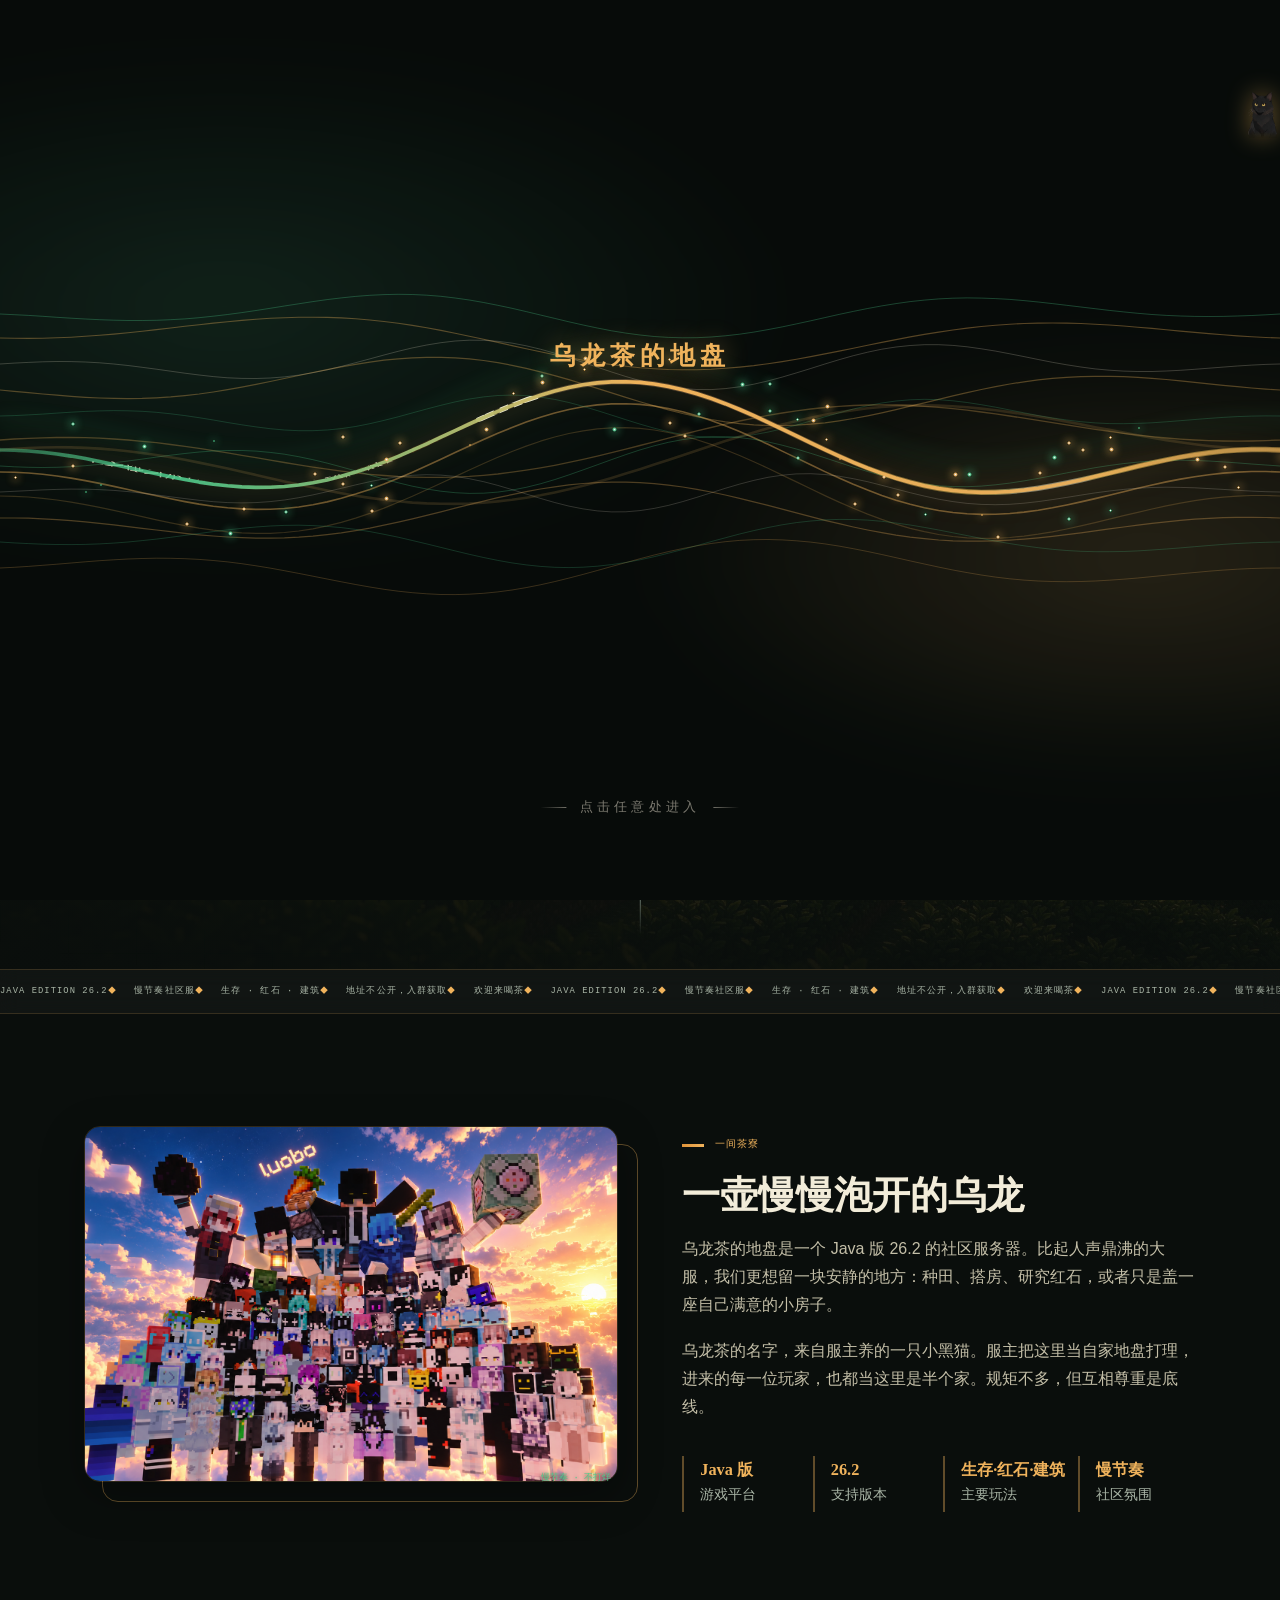
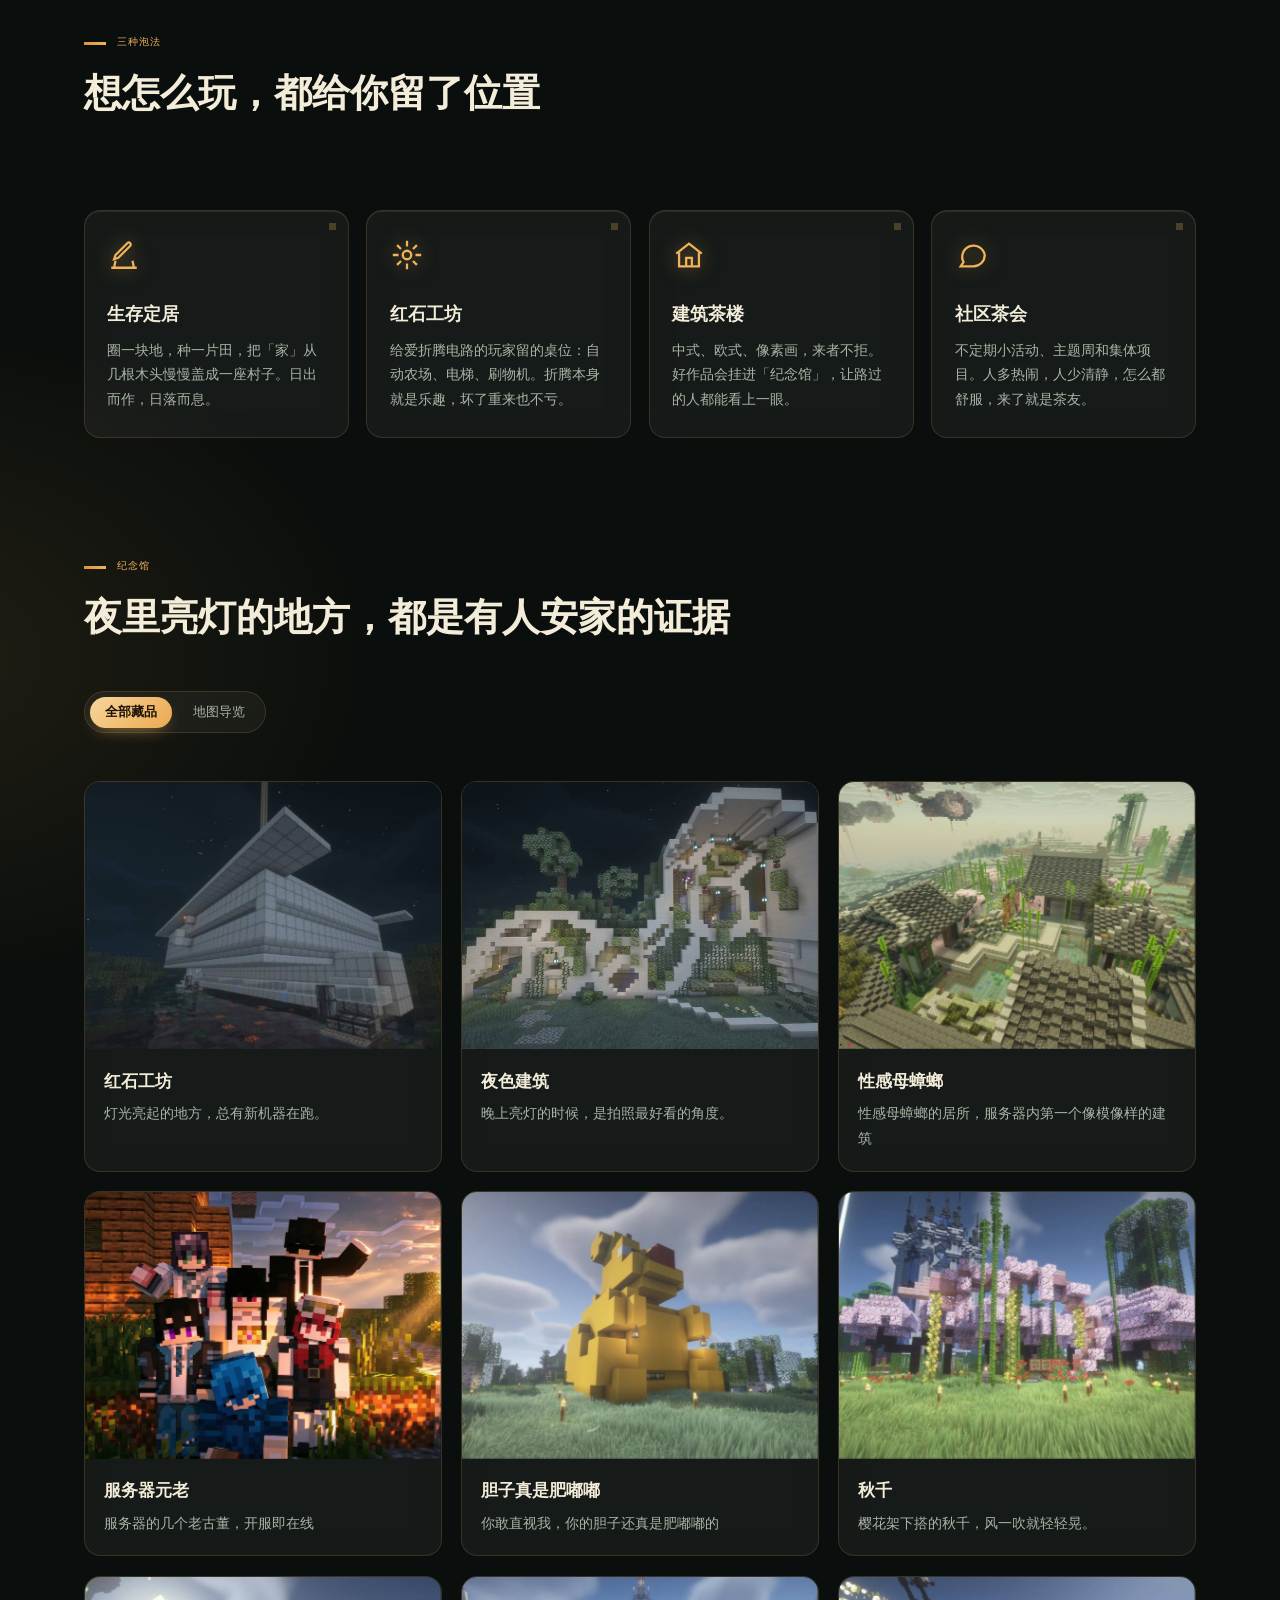
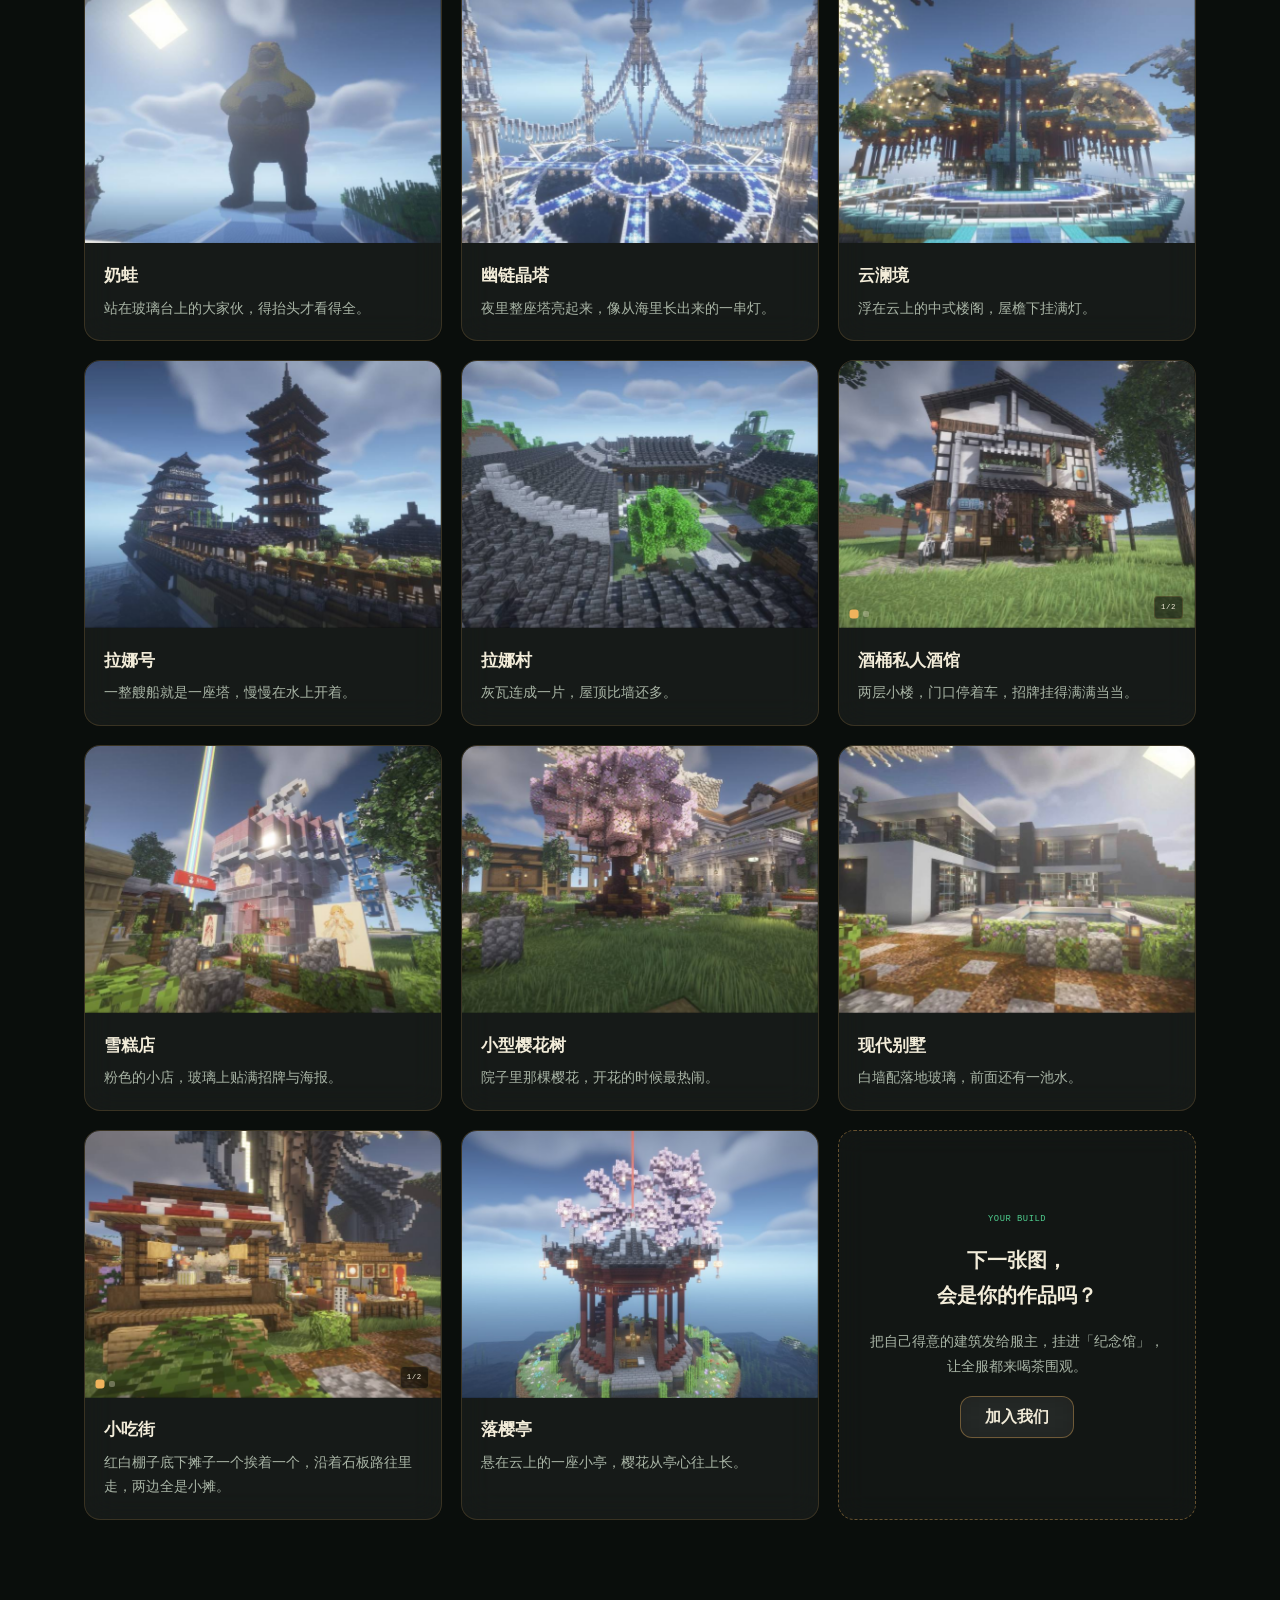
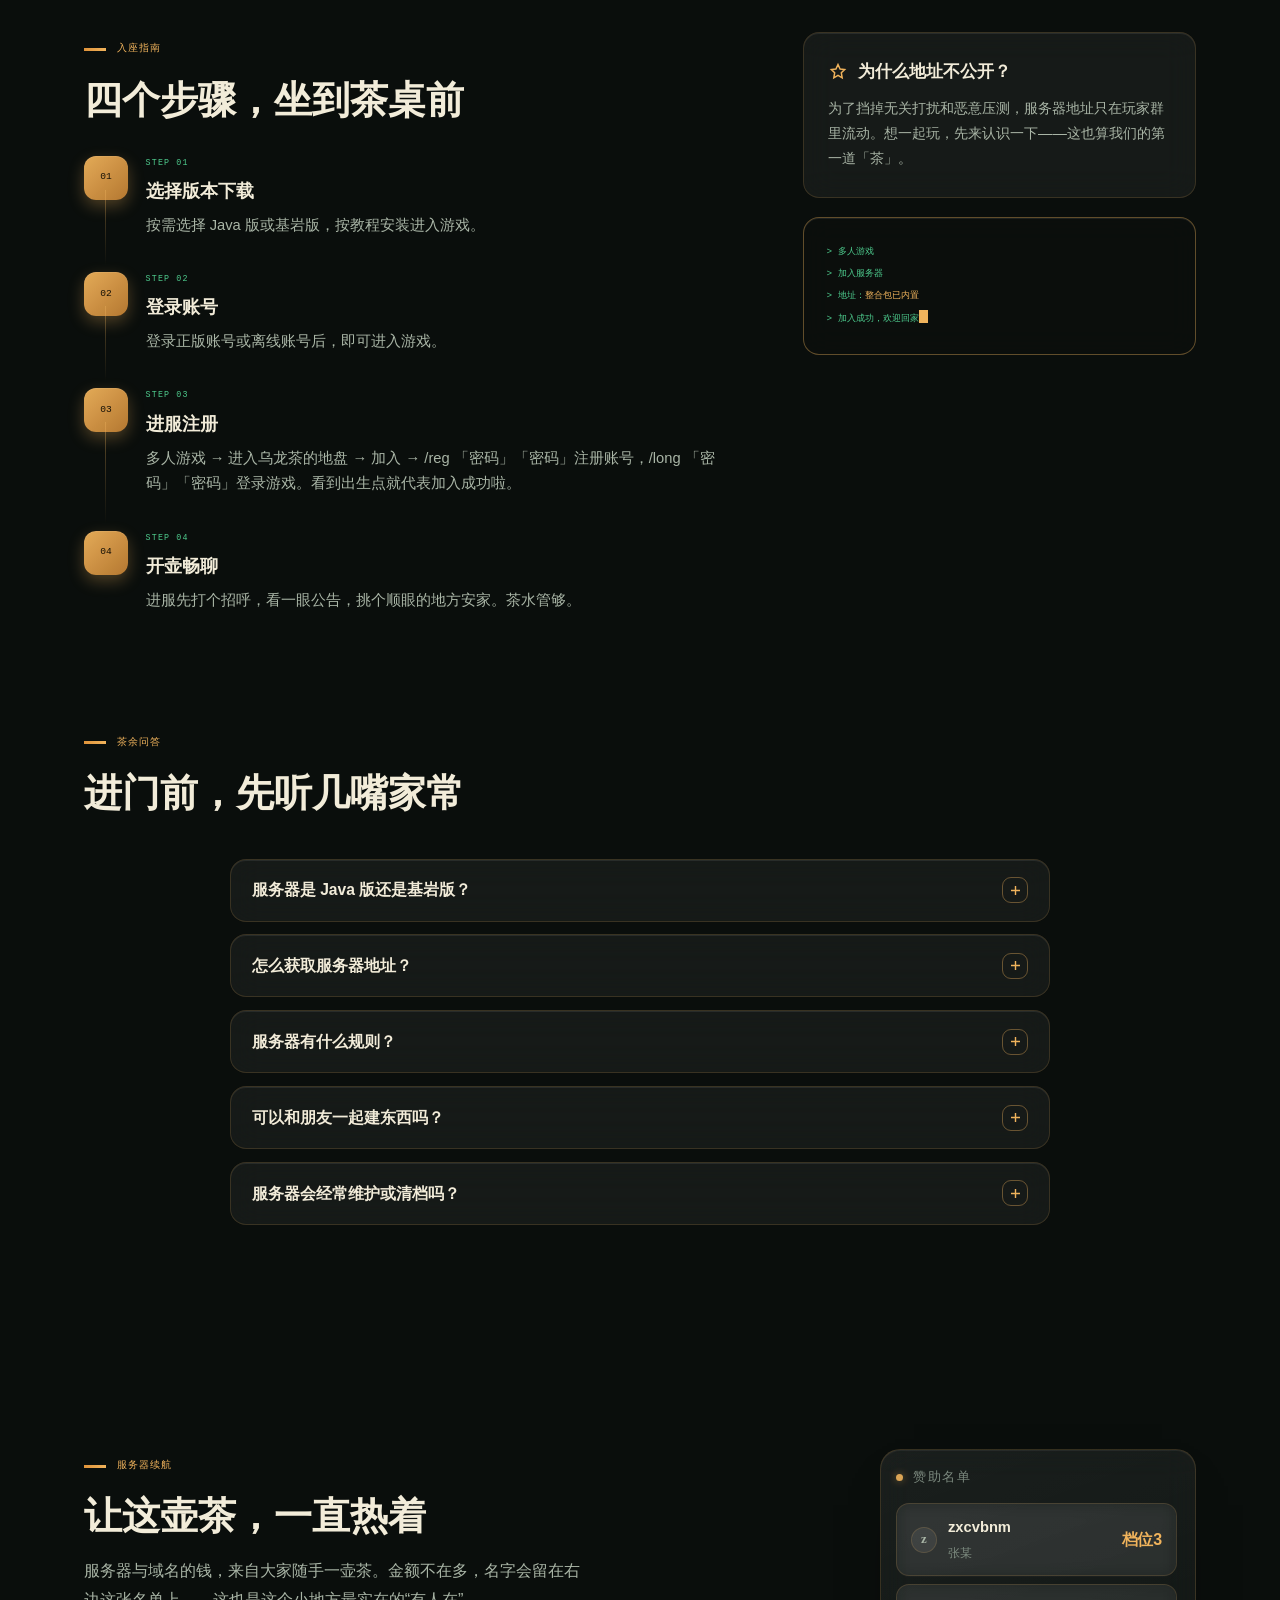
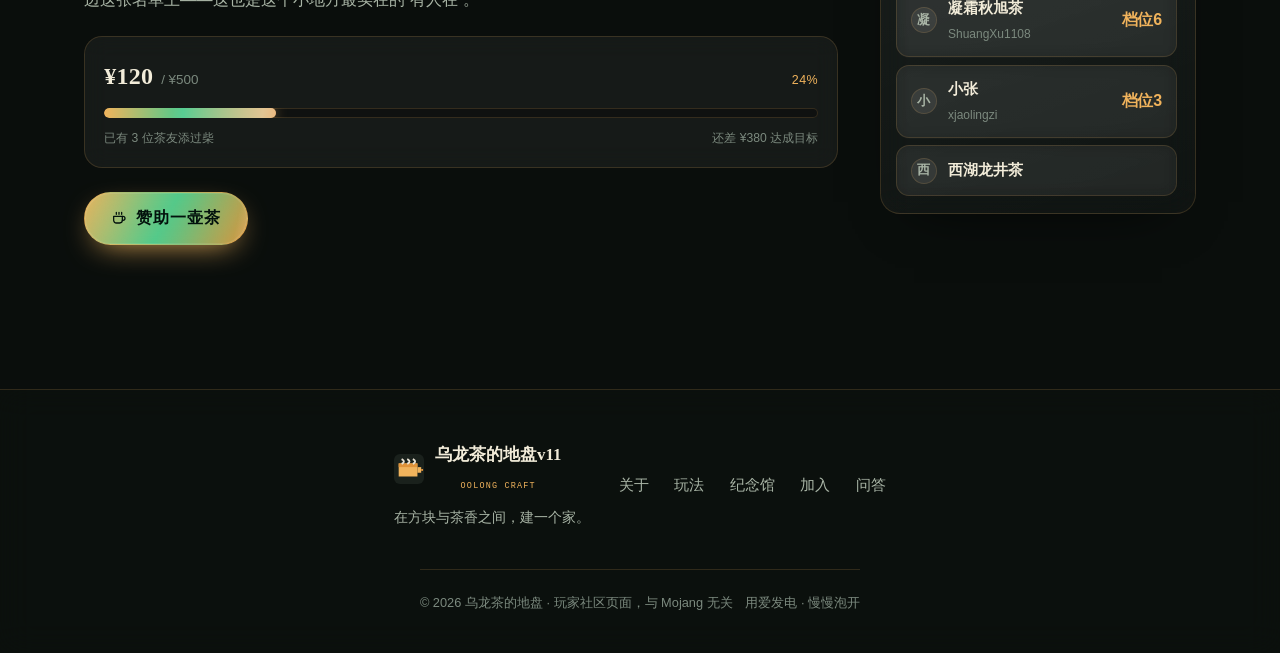
==== commit 95f8e406: "赞助名单订正：该条显示名还原为「小张」，xjaolingzi 作副行" ====
--- a/index.html
+++ b/index.html
@@ -4739,7 +4739,7 @@
    ========================================================= */
 (function(){
   var DATA='sponsors.json';
-  var SP_FALLBACK={"target": 500, "list": [{"name": "zxcvbnm", "msg": "张某", "amount": 10, "time": "2026-11-26 22:35", "tier": 3}, {"name": "凝霜秋旭茶", "msg": "ShuangXu1108", "amount": 100, "time": "2026-11-26 22:31", "tier": 6, "note": "续 80 元，升档位六"}, {"name": "霜序", "msg": "xjaolingzi", "amount": 10, "time": "2026-11-26 19:26", "tier": 3}, {"name": "西湖龙井茶", "msg": "", "amount": 0, "time": "2026-11-25 12:05"}], "tiers": {"1": 1, "2": 5, "3": 10, "4": 20, "5": 50, "6": 100}};
+  var SP_FALLBACK={"target": 500, "list": [{"name": "zxcvbnm", "msg": "张某", "amount": 10, "time": "2026-11-26 22:35", "tier": 3}, {"name": "凝霜秋旭茶", "msg": "ShuangXu1108", "amount": 100, "time": "2026-11-26 22:31", "tier": 6, "note": "续 80 元，升档位六"}, {"name": "小张", "msg": "xjaolingzi", "amount": 10, "time": "2026-11-26 19:26", "tier": 3}, {"name": "西湖龙井茶", "msg": "", "amount": 0, "time": "2026-11-25 12:05"}], "tiers": {"1": 1, "2": 5, "3": 10, "4": 20, "5": 50, "6": 100}};
   var modal=document.getElementById('spModal');
   if(!modal) return;
   /* QR fallback */
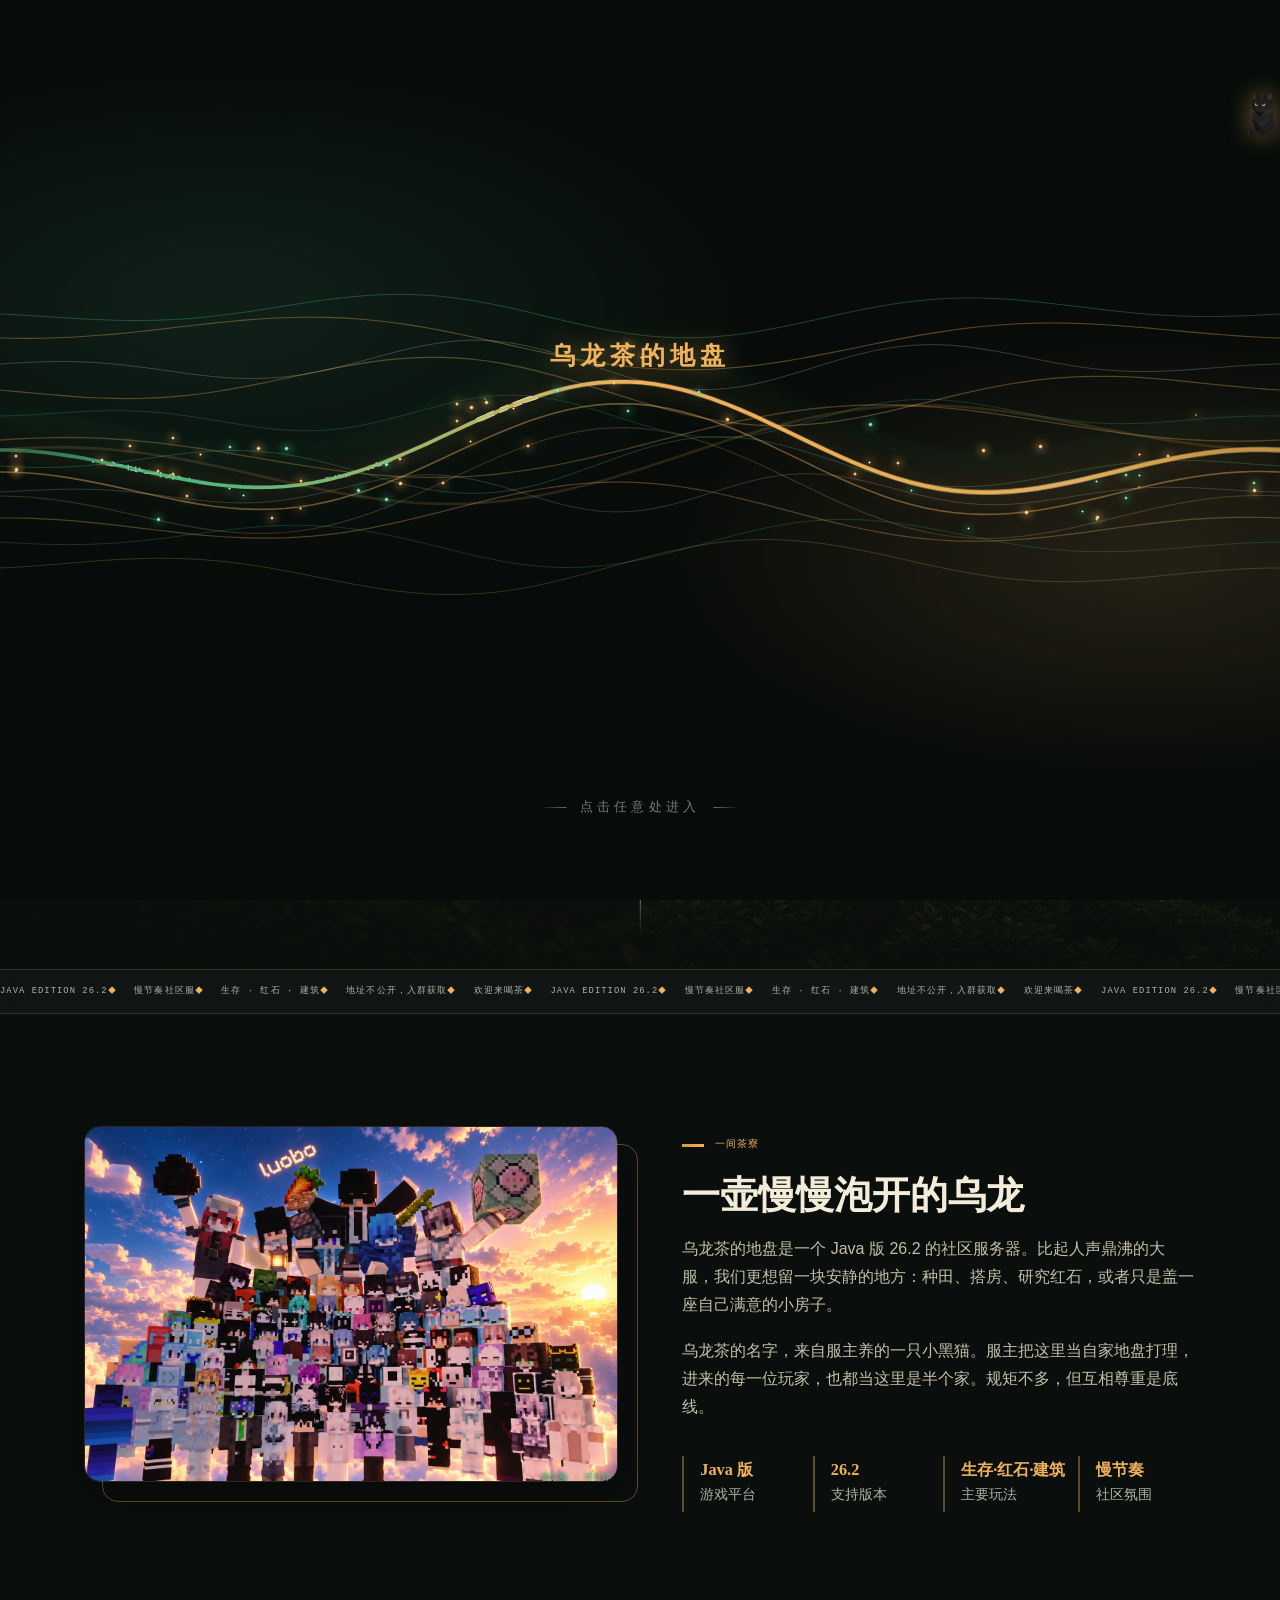
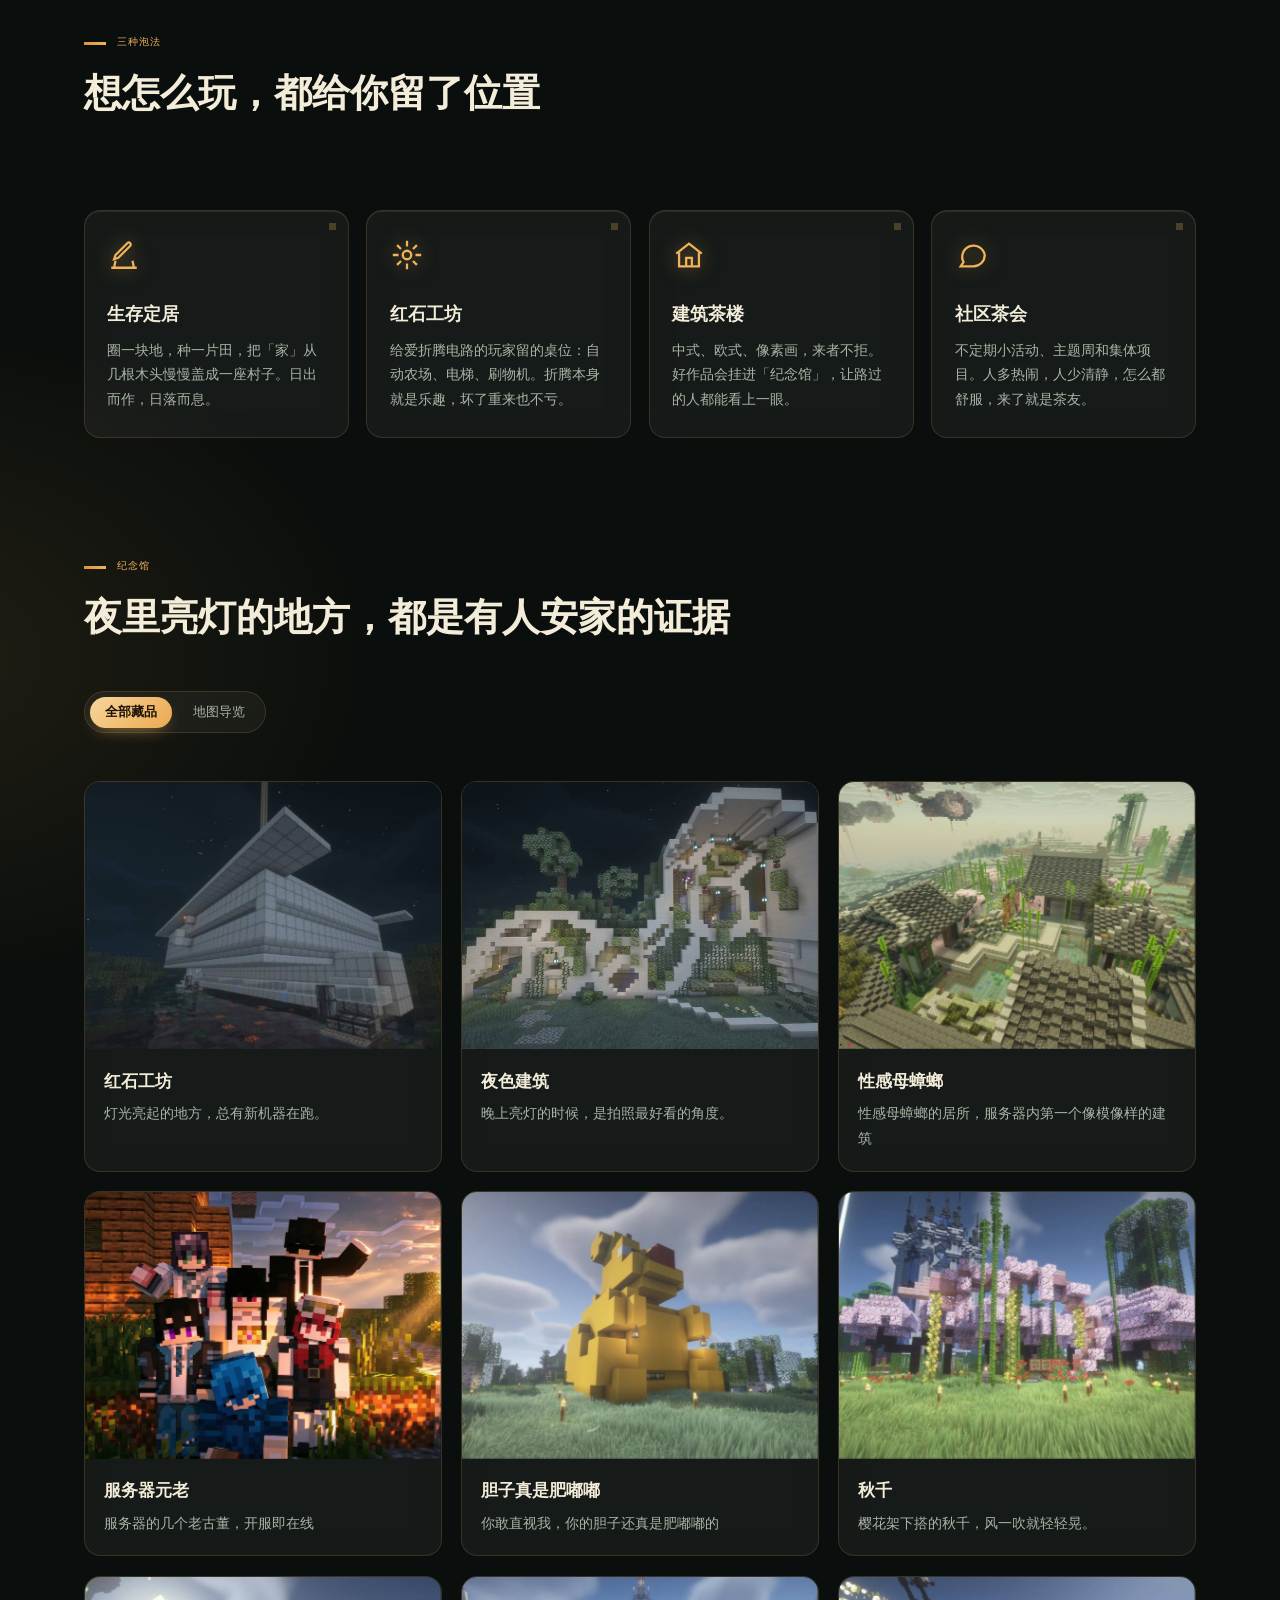
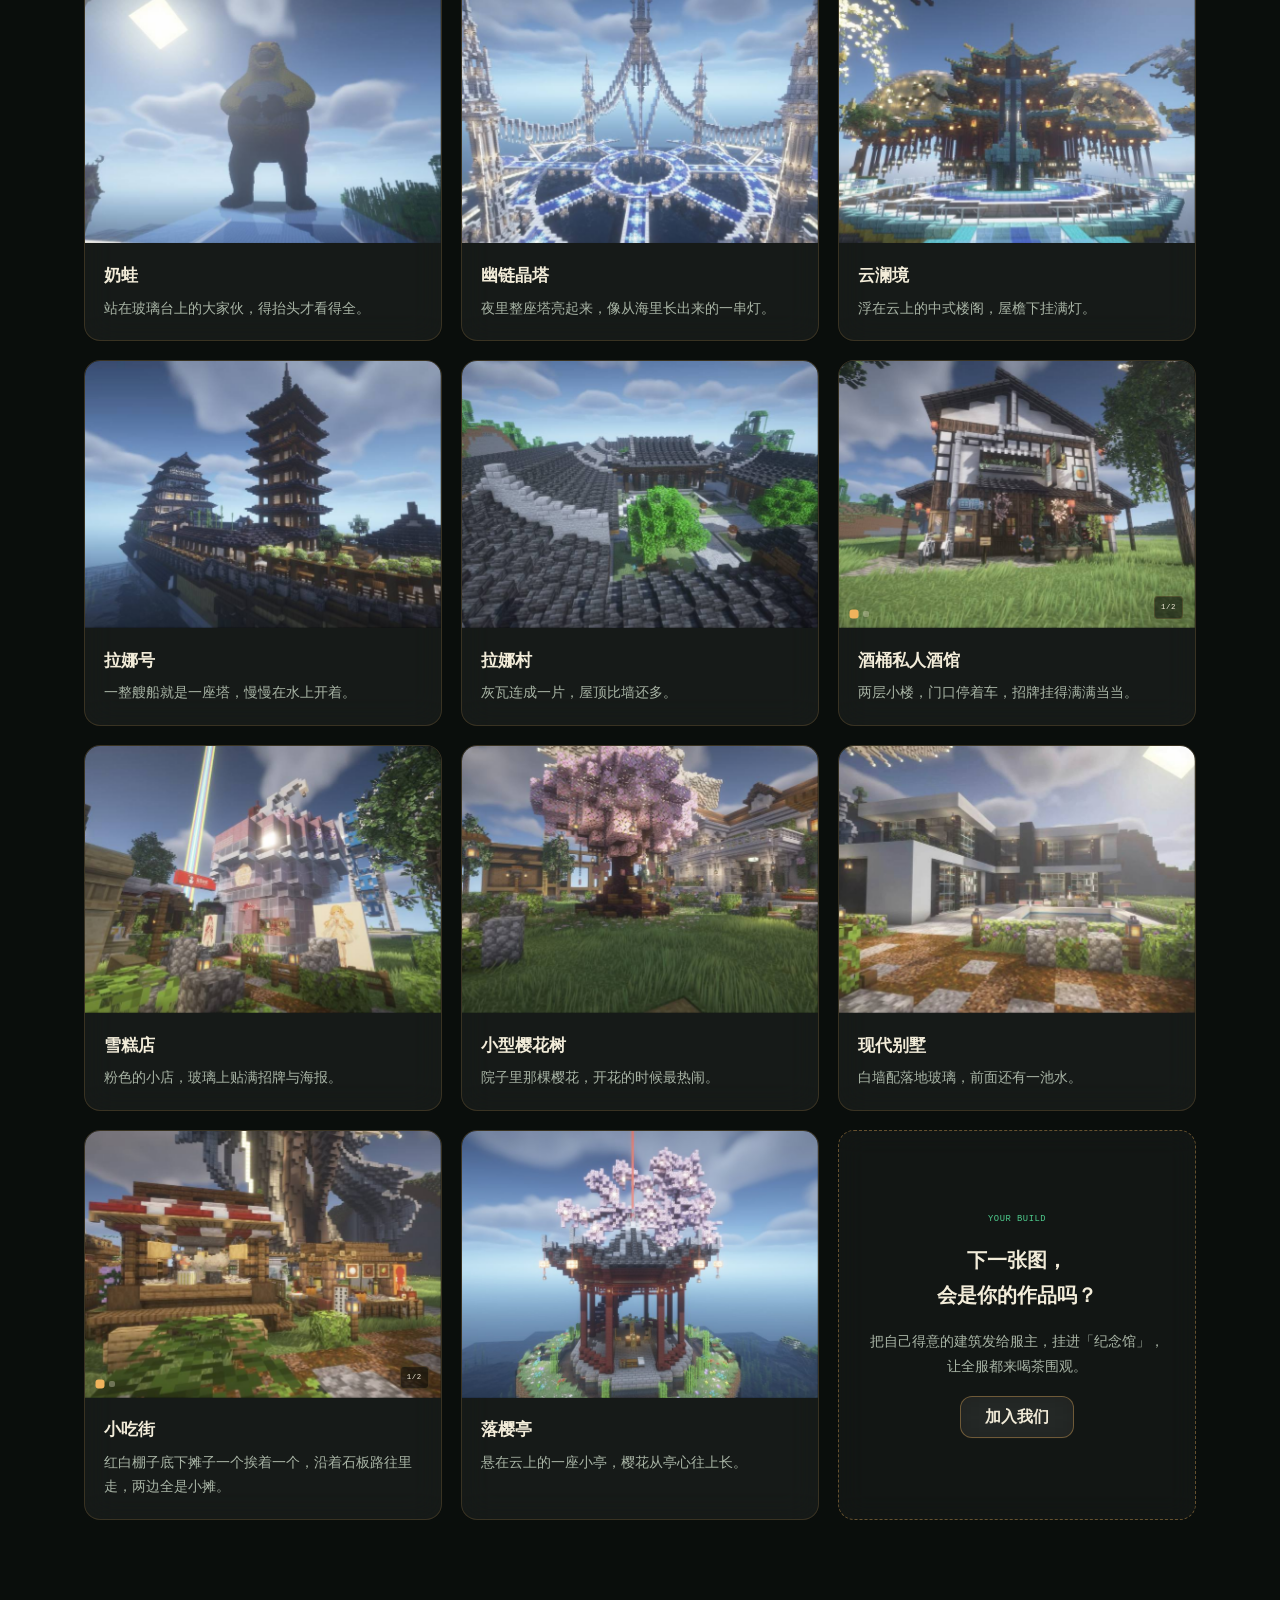
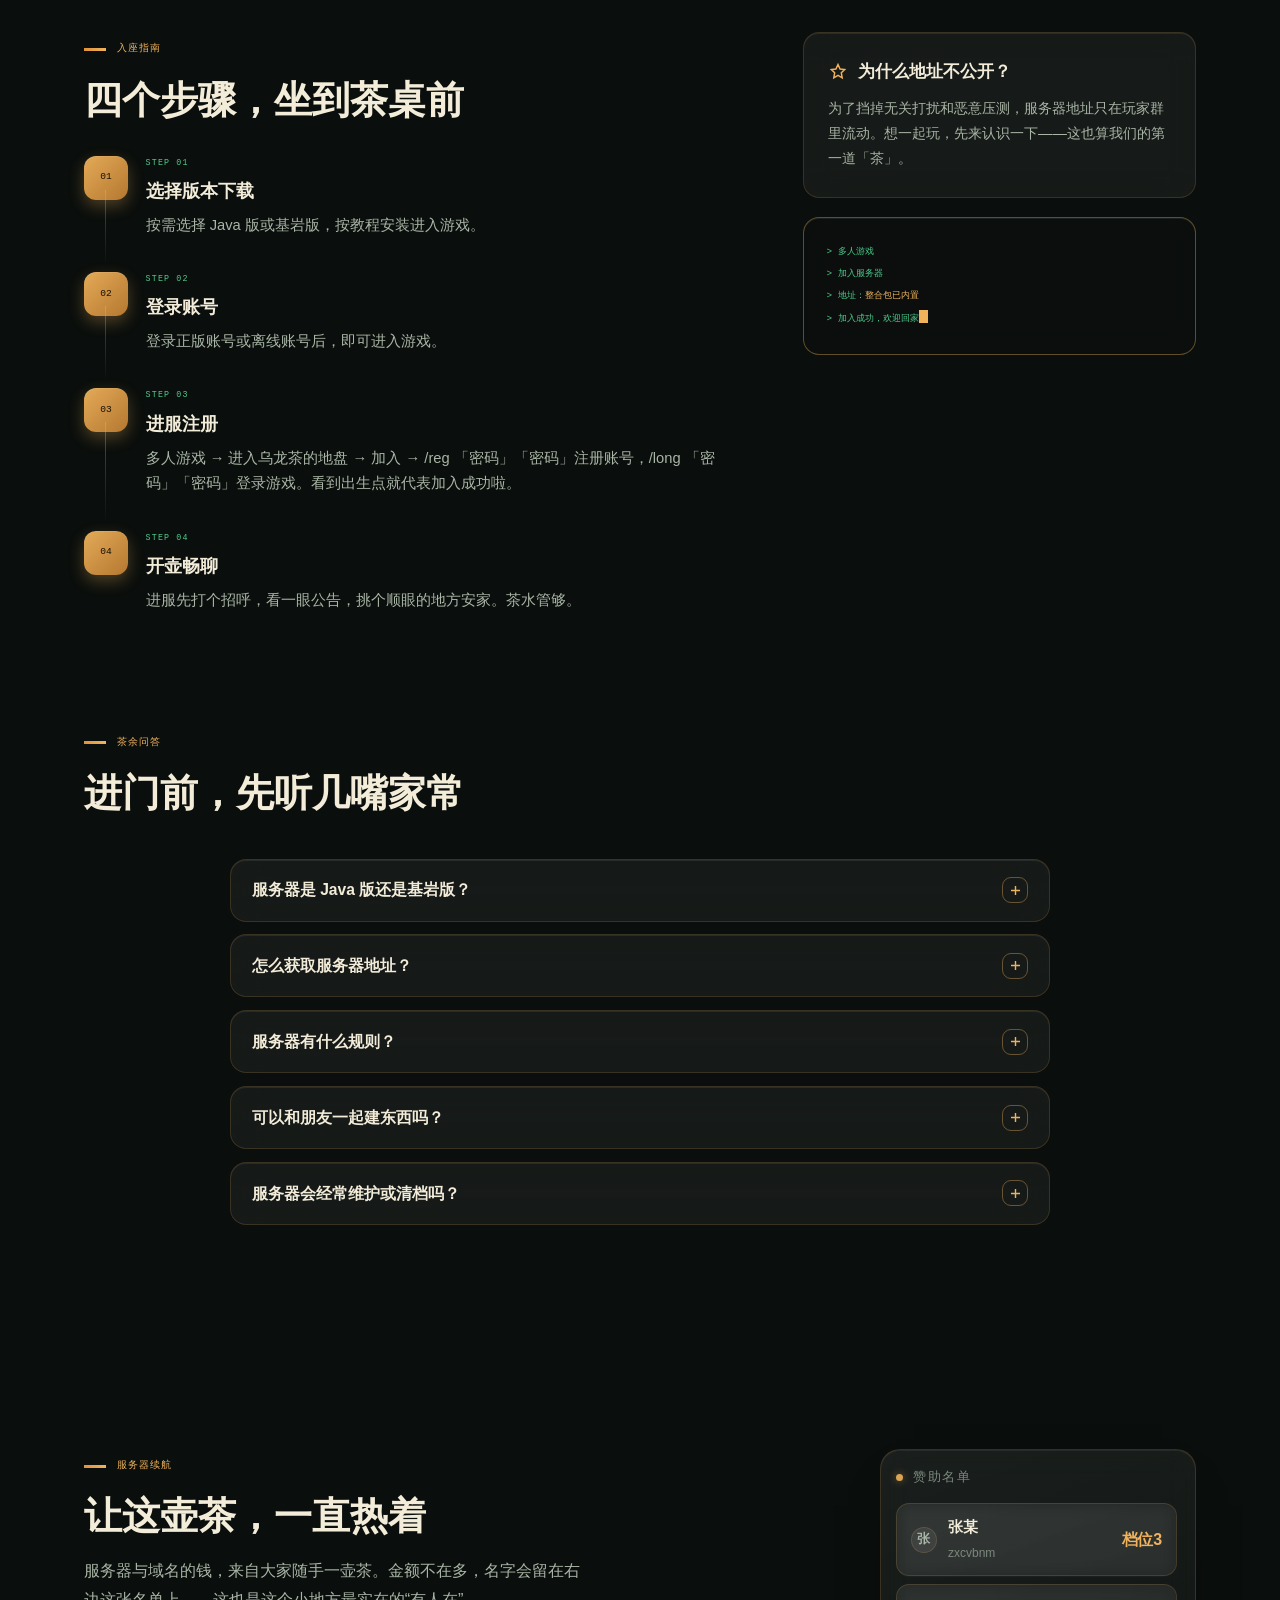
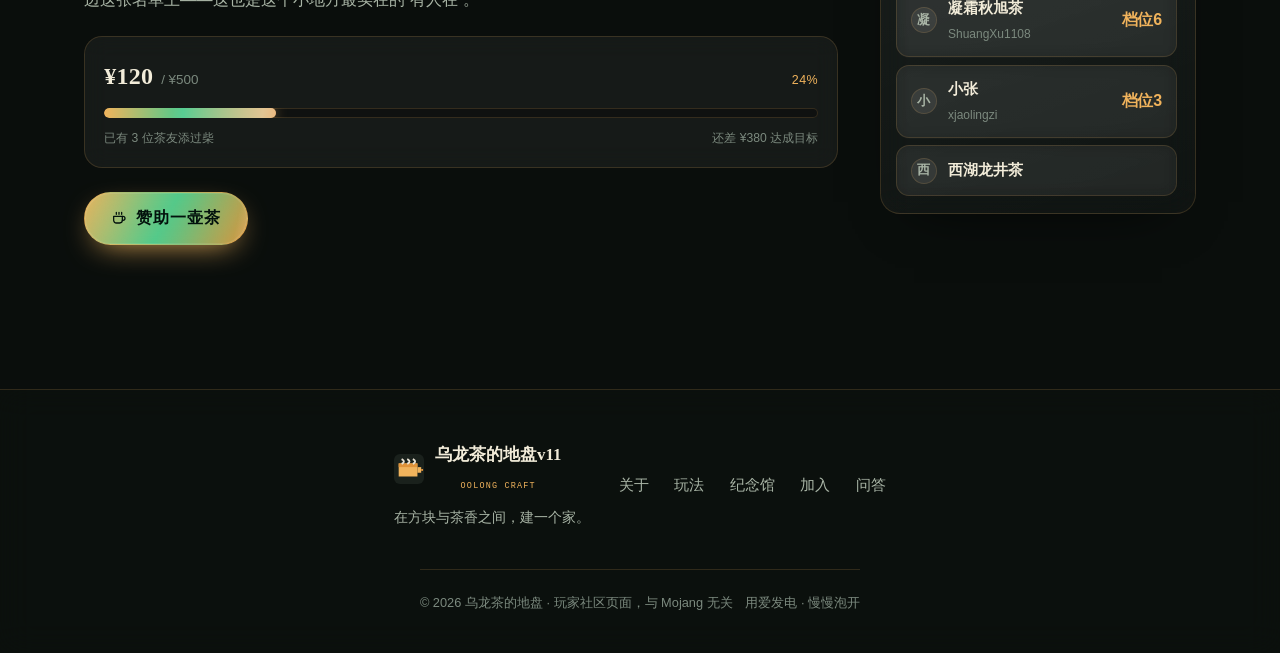
==== commit 86c60122: "赞助名单订正：张某为主名，zxcvbnm 作副行" ====
--- a/index.html
+++ b/index.html
@@ -4739,7 +4739,7 @@
    ========================================================= */
 (function(){
   var DATA='sponsors.json';
-  var SP_FALLBACK={"target": 500, "list": [{"name": "zxcvbnm", "msg": "张某", "amount": 10, "time": "2026-11-26 22:35", "tier": 3}, {"name": "凝霜秋旭茶", "msg": "ShuangXu1108", "amount": 100, "time": "2026-11-26 22:31", "tier": 6, "note": "续 80 元，升档位六"}, {"name": "小张", "msg": "xjaolingzi", "amount": 10, "time": "2026-11-26 19:26", "tier": 3}, {"name": "西湖龙井茶", "msg": "", "amount": 0, "time": "2026-11-25 12:05"}], "tiers": {"1": 1, "2": 5, "3": 10, "4": 20, "5": 50, "6": 100}};
+  var SP_FALLBACK={"target": 500, "list": [{"name": "张某", "msg": "zxcvbnm", "amount": 10, "time": "2026-11-26 22:35", "tier": 3}, {"name": "凝霜秋旭茶", "msg": "ShuangXu1108", "amount": 100, "time": "2026-11-26 22:31", "tier": 6, "note": "续 80 元，升档位六"}, {"name": "小张", "msg": "xjaolingzi", "amount": 10, "time": "2026-11-26 19:26", "tier": 3}, {"name": "西湖龙井茶", "msg": "", "amount": 0, "time": "2026-11-25 12:05"}], "tiers": {"1": 1, "2": 5, "3": 10, "4": 20, "5": 50, "6": 100}};
   var modal=document.getElementById('spModal');
   if(!modal) return;
   /* QR fallback */
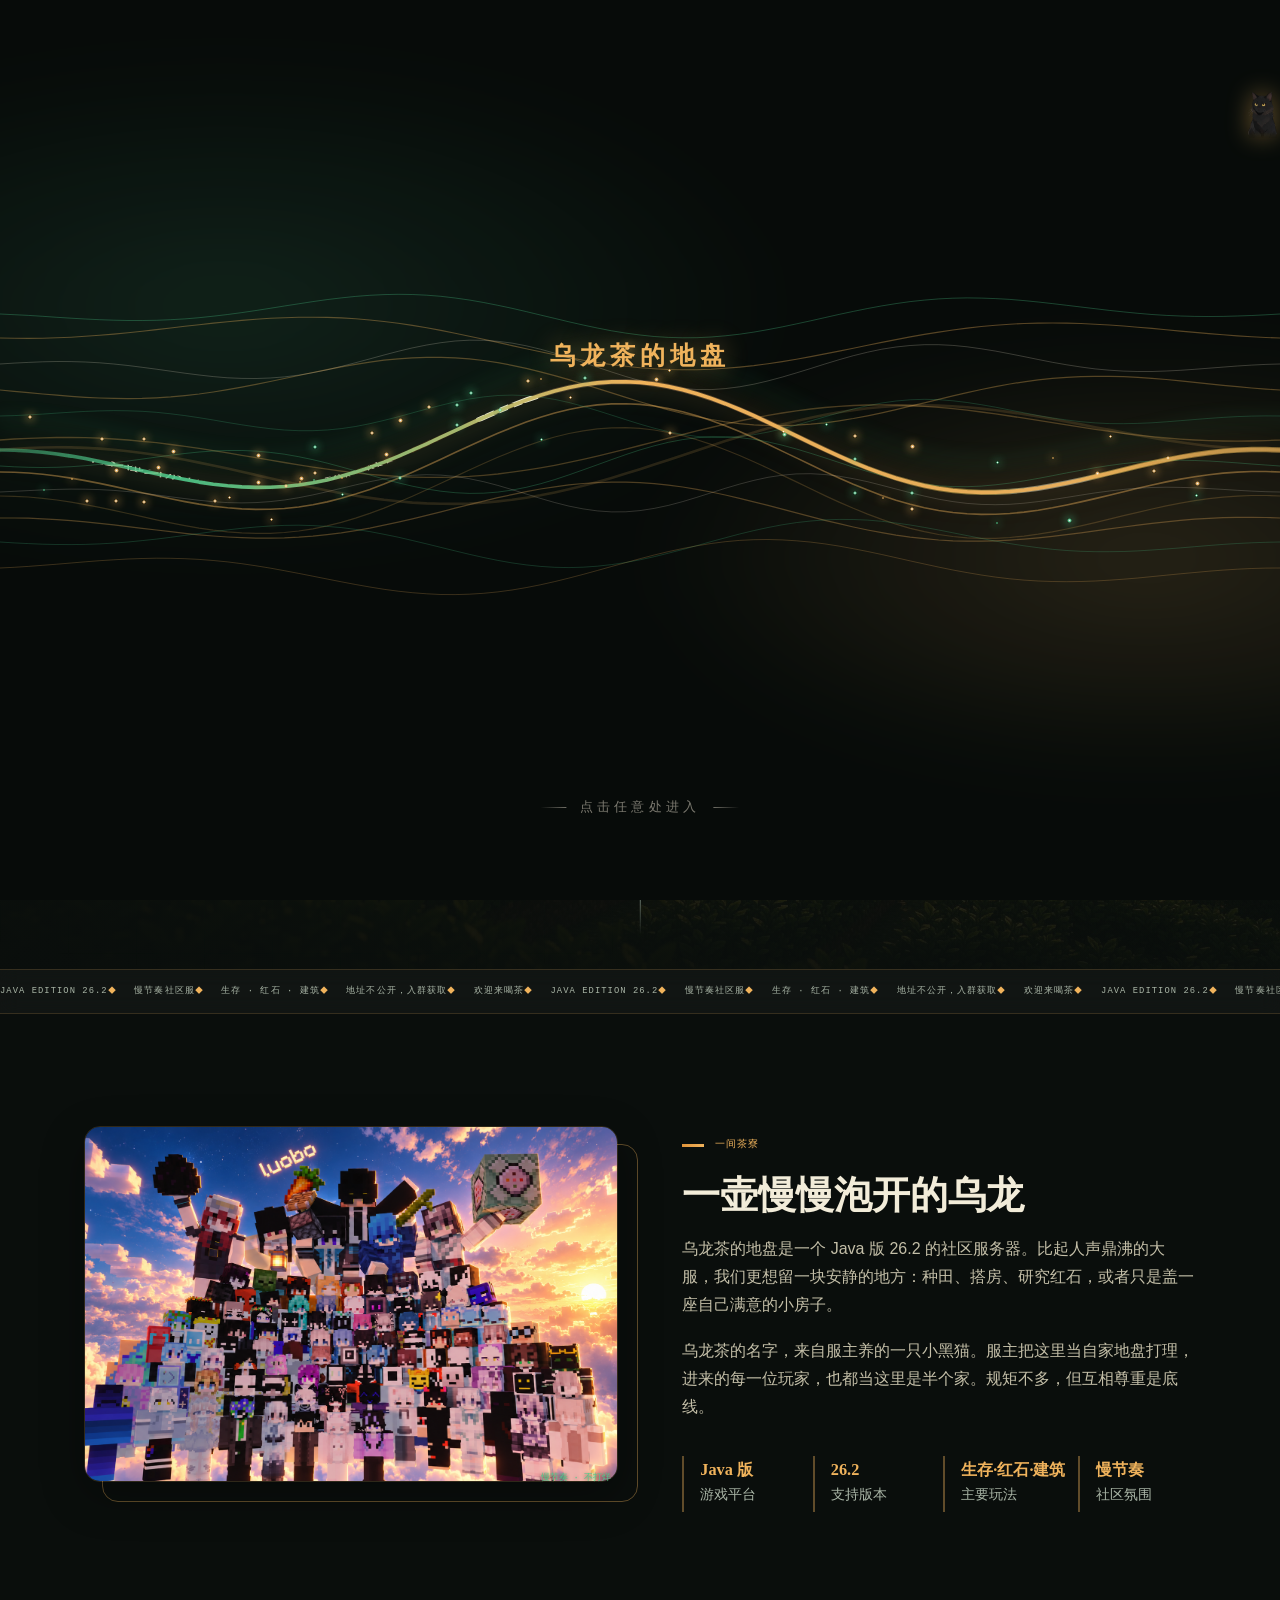
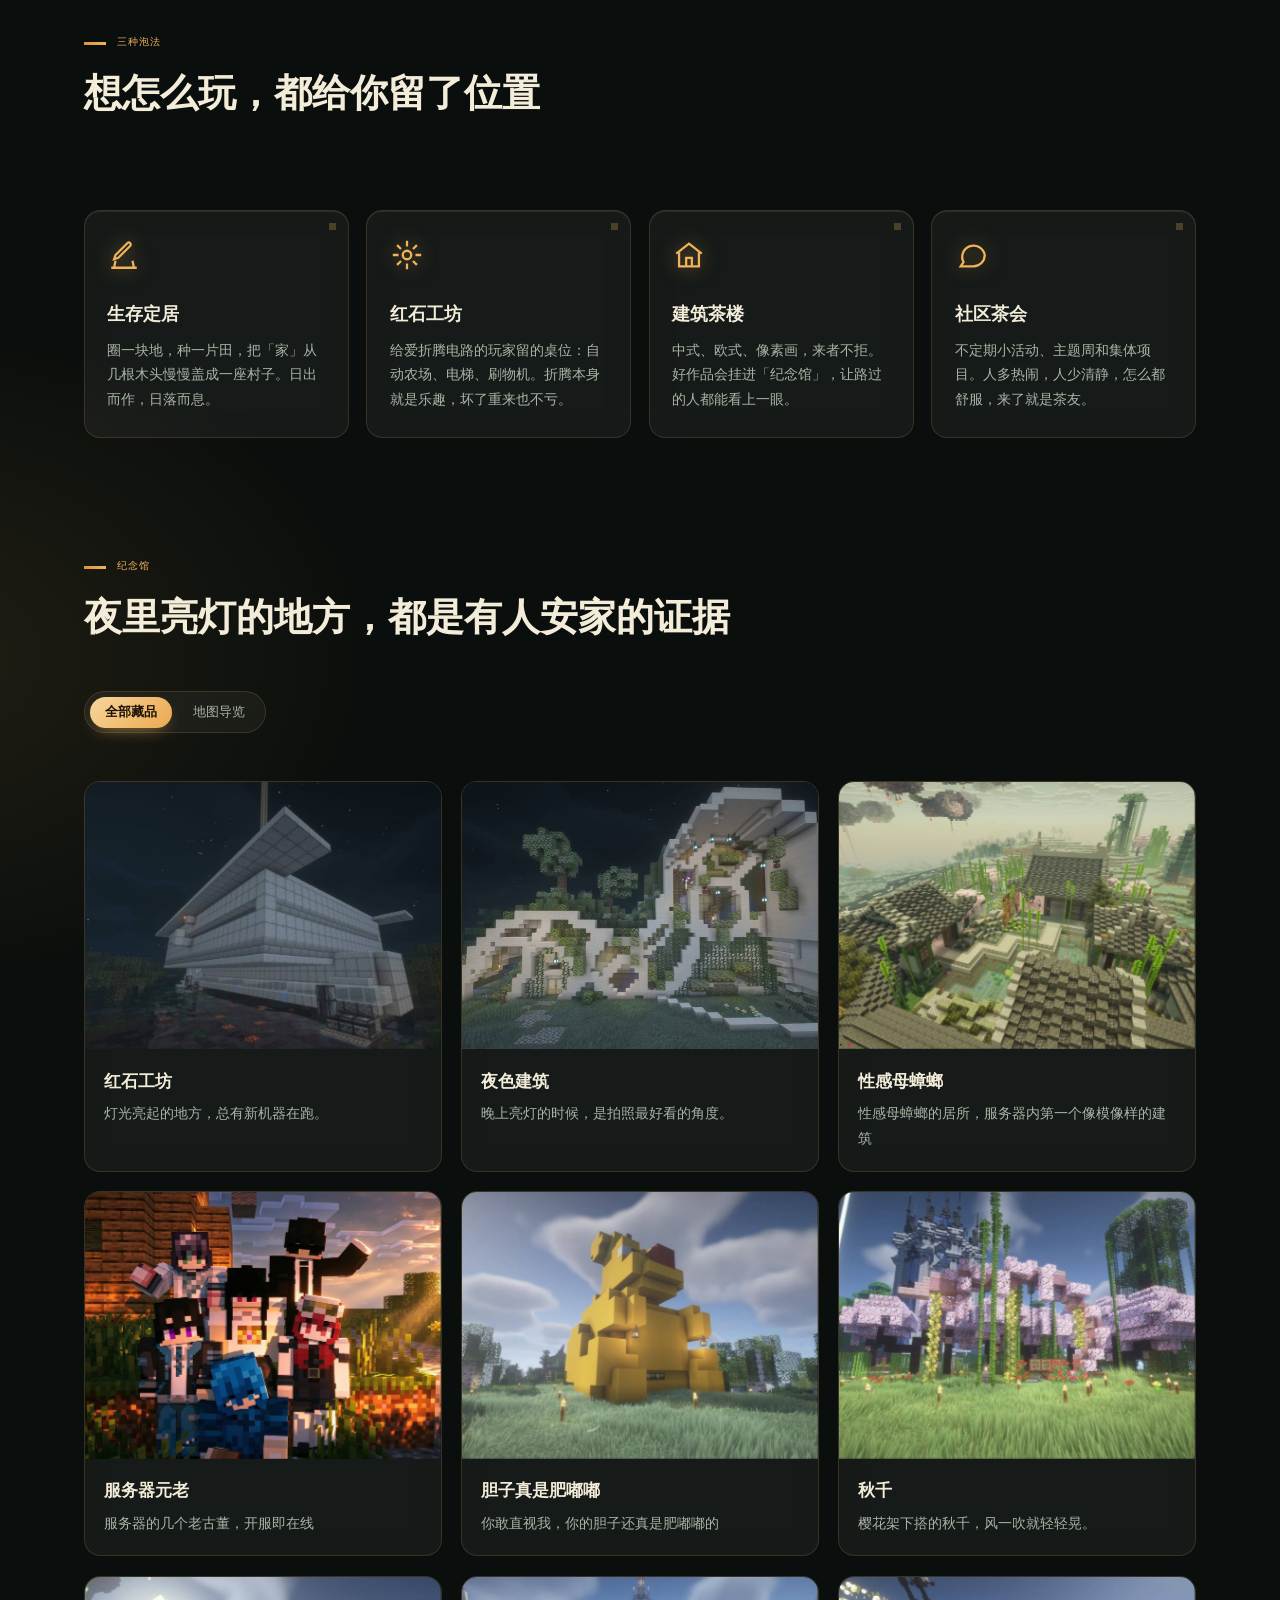
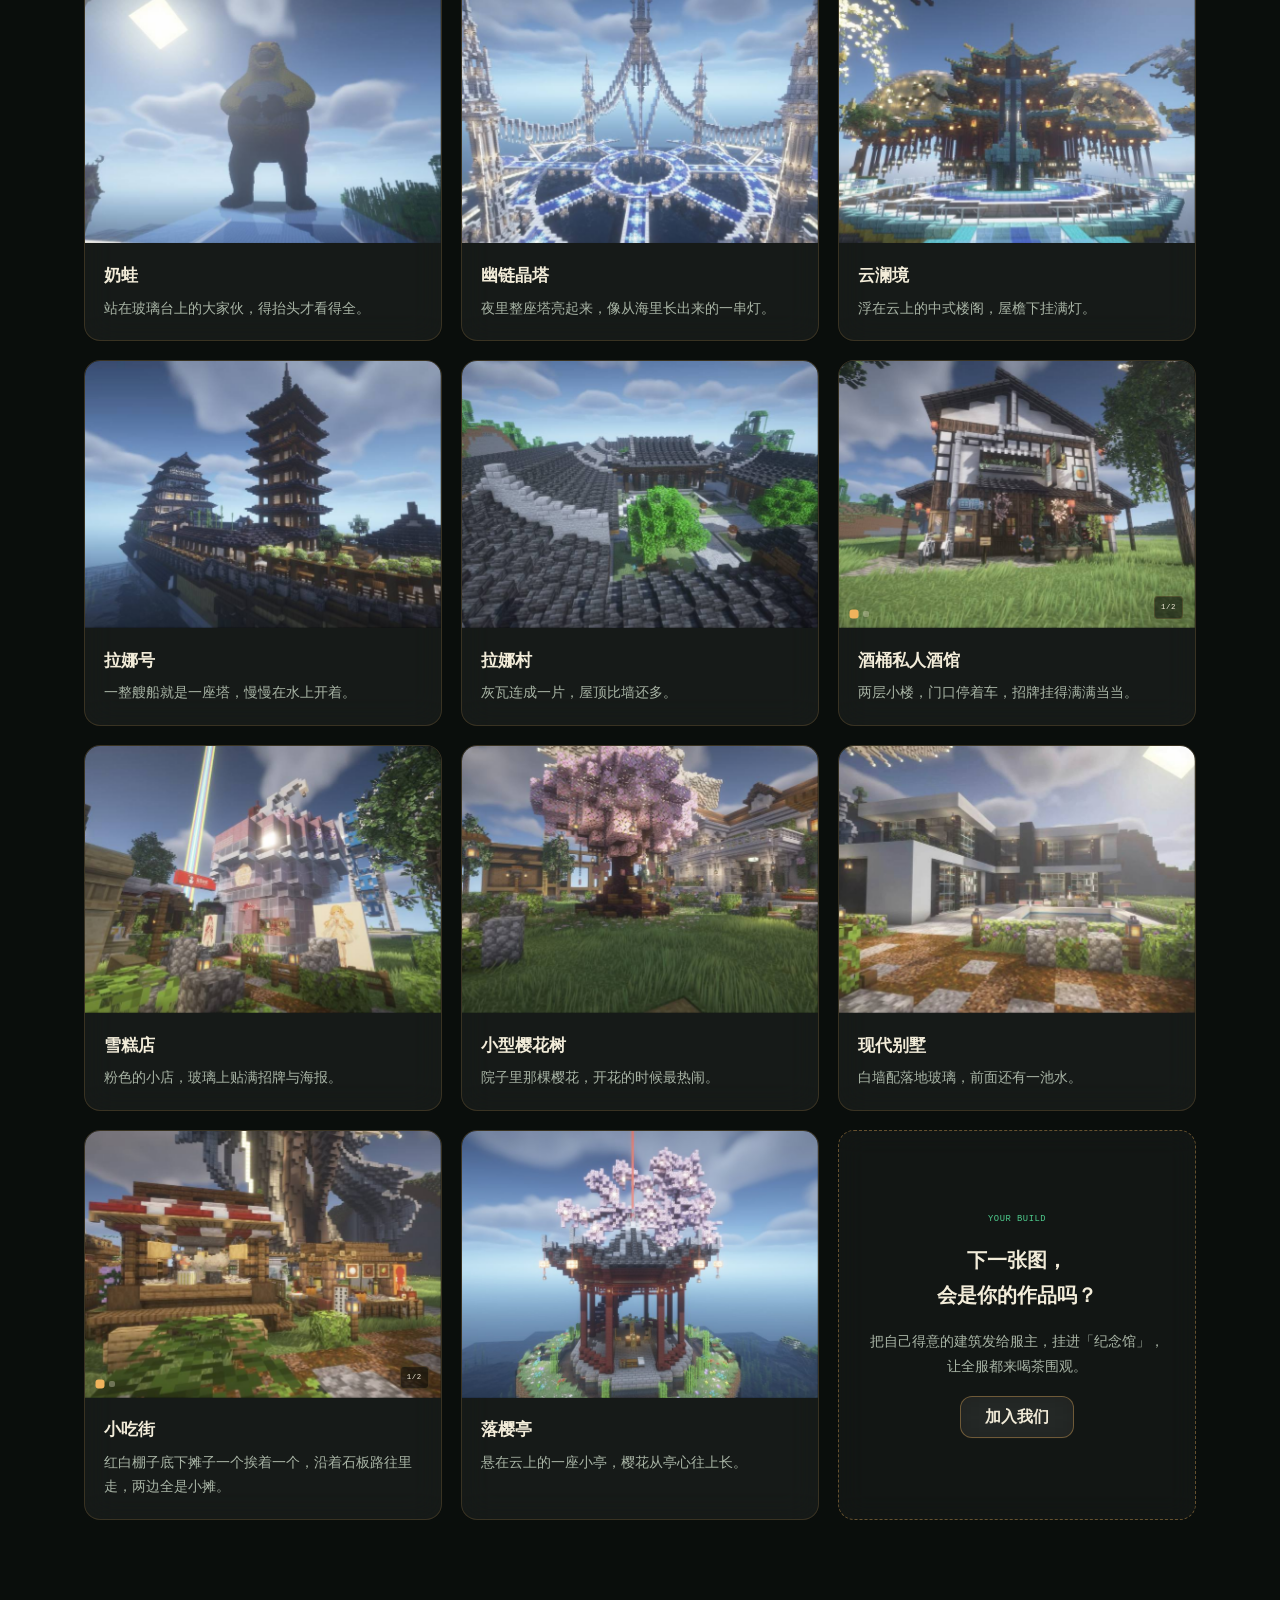
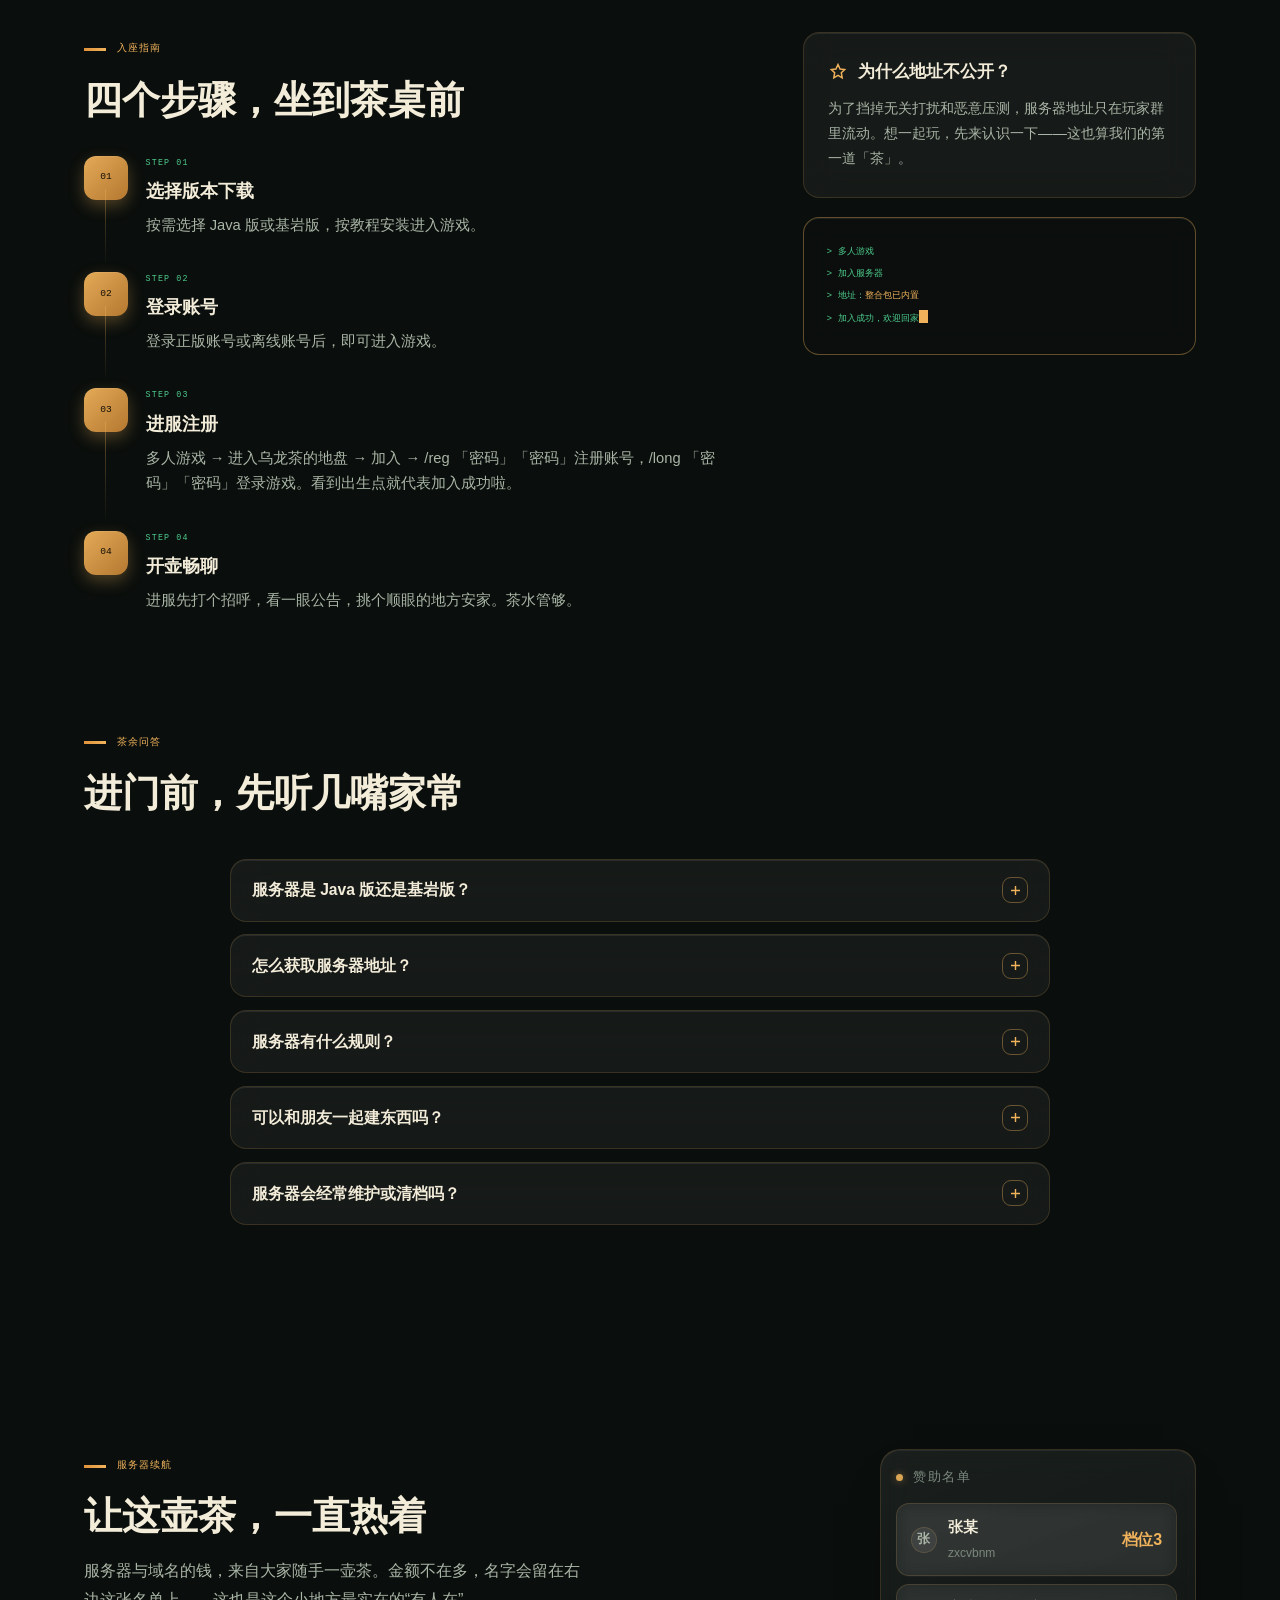
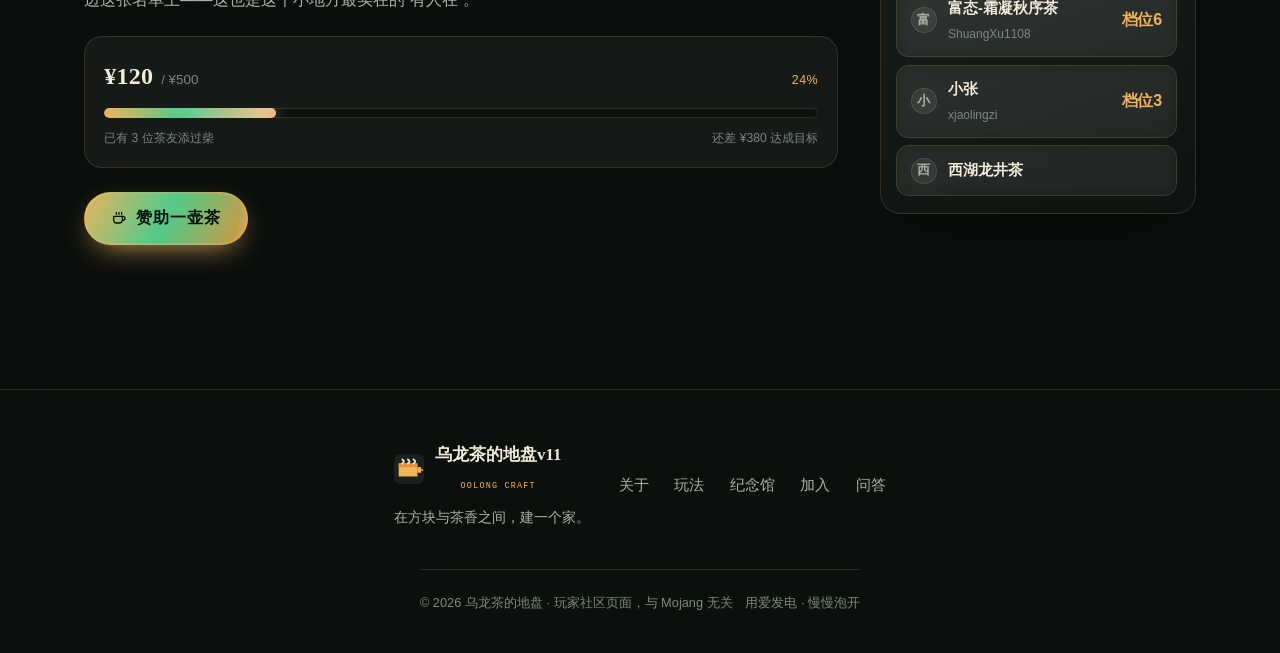
==== commit e4560ec5: "赞助名单改名：凝霜秋旭茶 → 富态-霜凝秋序茶" ====
--- a/index.html
+++ b/index.html
@@ -4739,7 +4739,7 @@
    ========================================================= */
 (function(){
   var DATA='sponsors.json';
-  var SP_FALLBACK={"target": 500, "list": [{"name": "张某", "msg": "zxcvbnm", "amount": 10, "time": "2026-11-26 22:35", "tier": 3}, {"name": "凝霜秋旭茶", "msg": "ShuangXu1108", "amount": 100, "time": "2026-11-26 22:31", "tier": 6, "note": "续 80 元，升档位六"}, {"name": "小张", "msg": "xjaolingzi", "amount": 10, "time": "2026-11-26 19:26", "tier": 3}, {"name": "西湖龙井茶", "msg": "", "amount": 0, "time": "2026-11-25 12:05"}], "tiers": {"1": 1, "2": 5, "3": 10, "4": 20, "5": 50, "6": 100}};
+  var SP_FALLBACK={"target": 500, "list": [{"name": "张某", "msg": "zxcvbnm", "amount": 10, "time": "2026-11-26 22:35", "tier": 3}, {"name": "富态-霜凝秋序茶", "msg": "ShuangXu1108", "amount": 100, "time": "2026-11-26 22:31", "tier": 6, "note": "续 80 元，升档位六"}, {"name": "小张", "msg": "xjaolingzi", "amount": 10, "time": "2026-11-26 19:26", "tier": 3}, {"name": "西湖龙井茶", "msg": "", "amount": 0, "time": "2026-11-25 12:05"}], "tiers": {"1": 1, "2": 5, "3": 10, "4": 20, "5": 50, "6": 100}};
   var modal=document.getElementById('spModal');
   if(!modal) return;
   /* QR fallback */
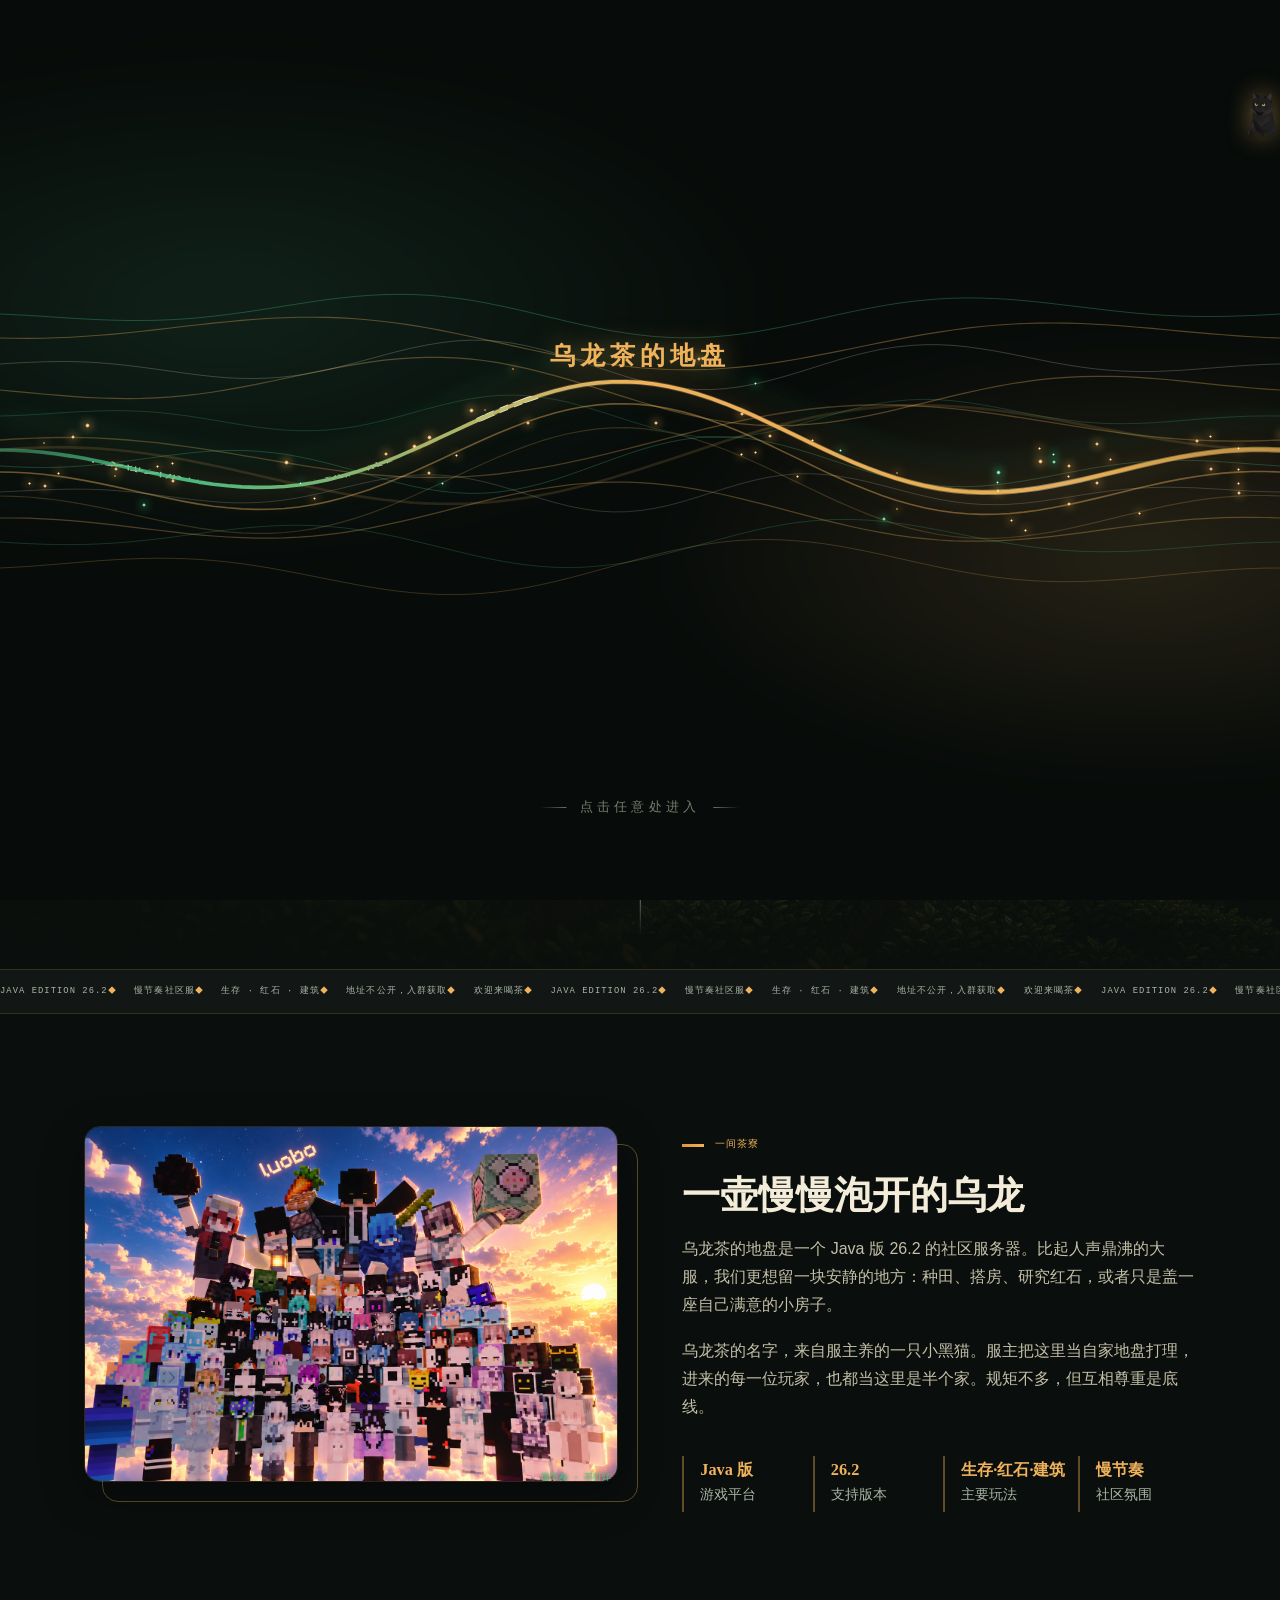
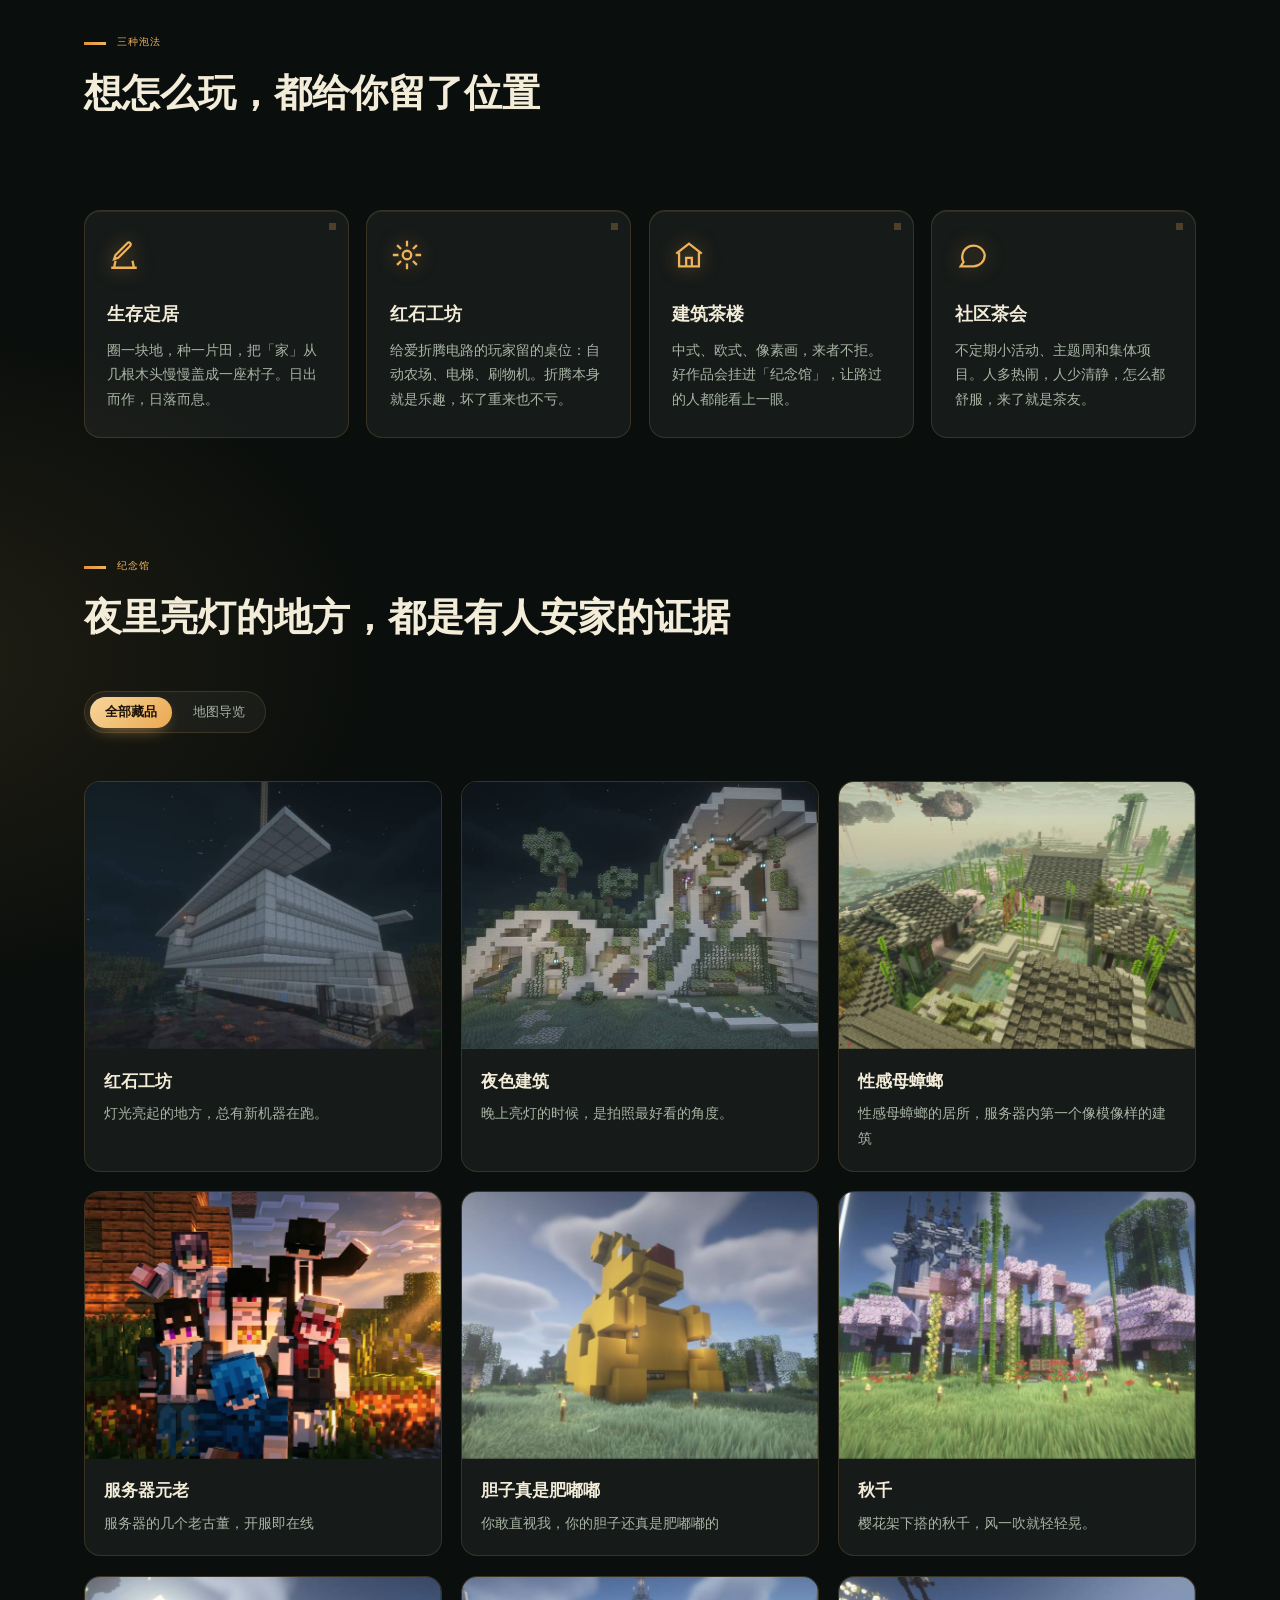
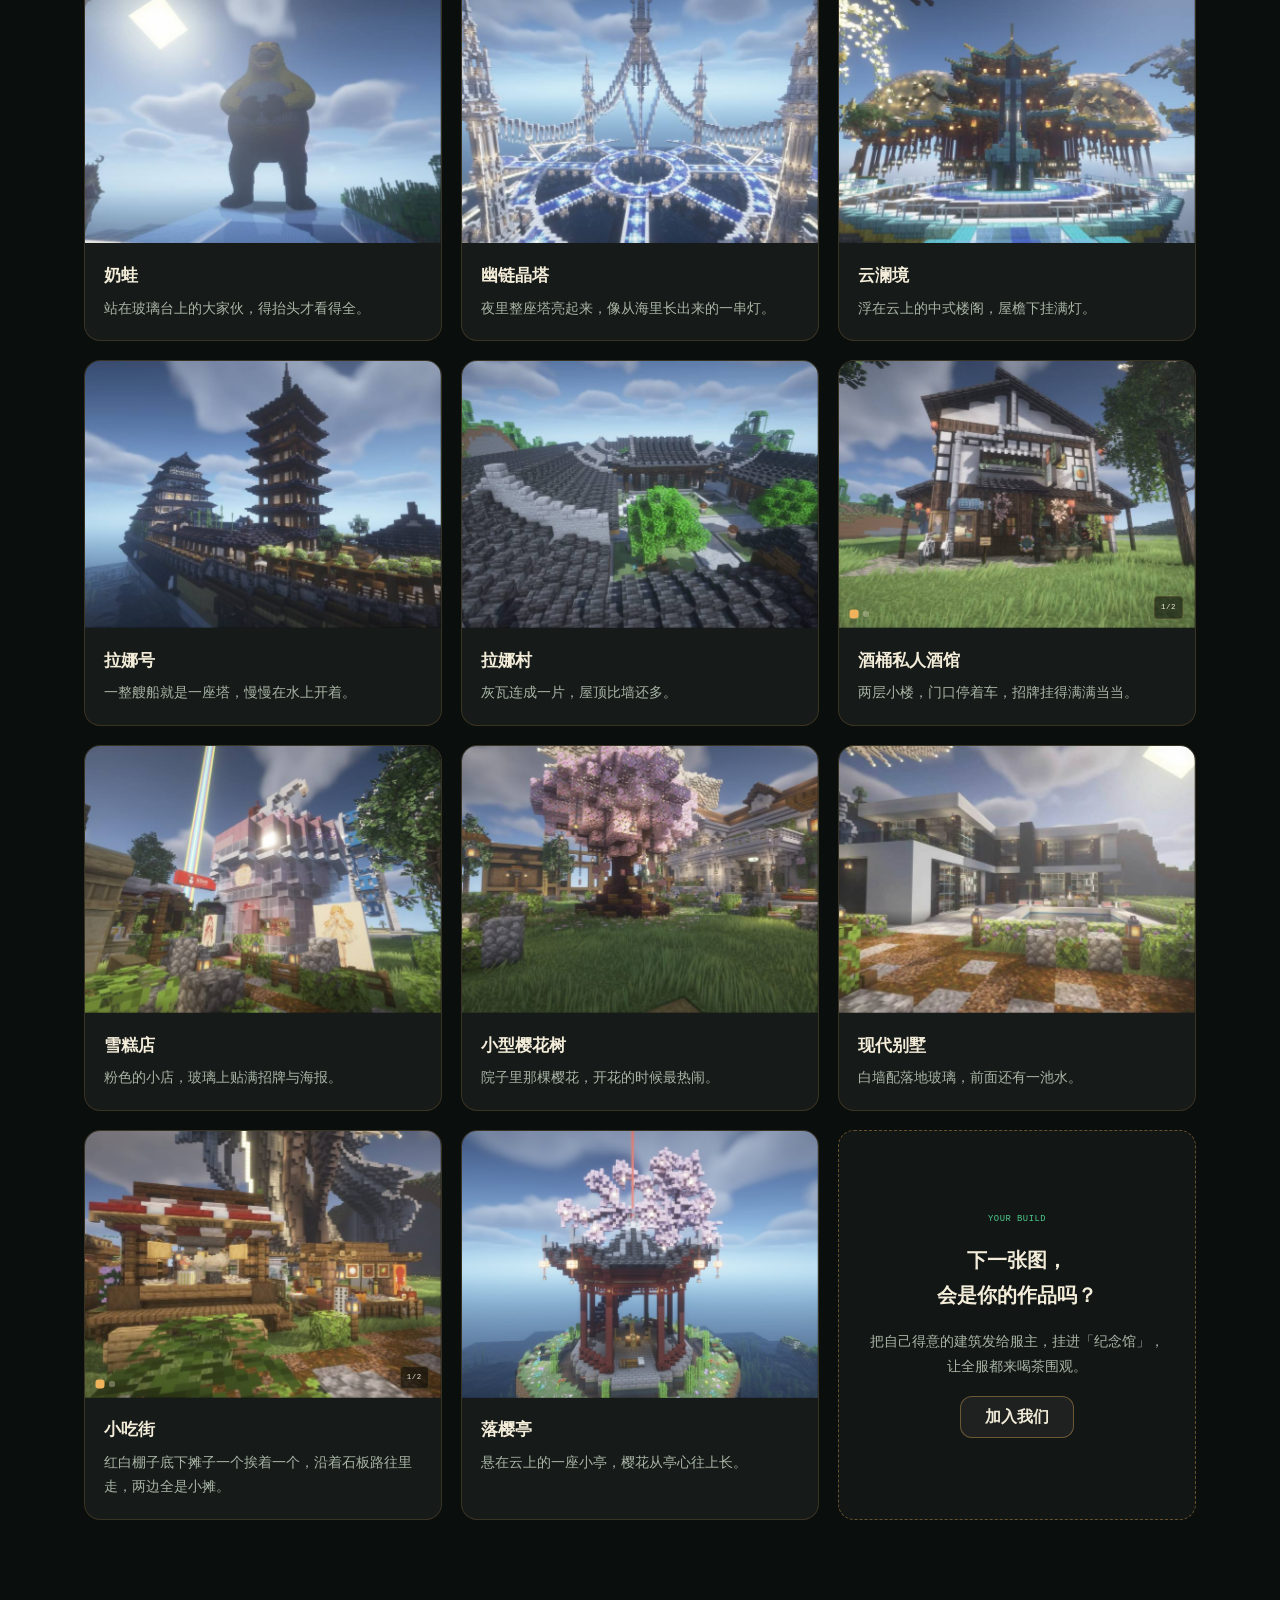
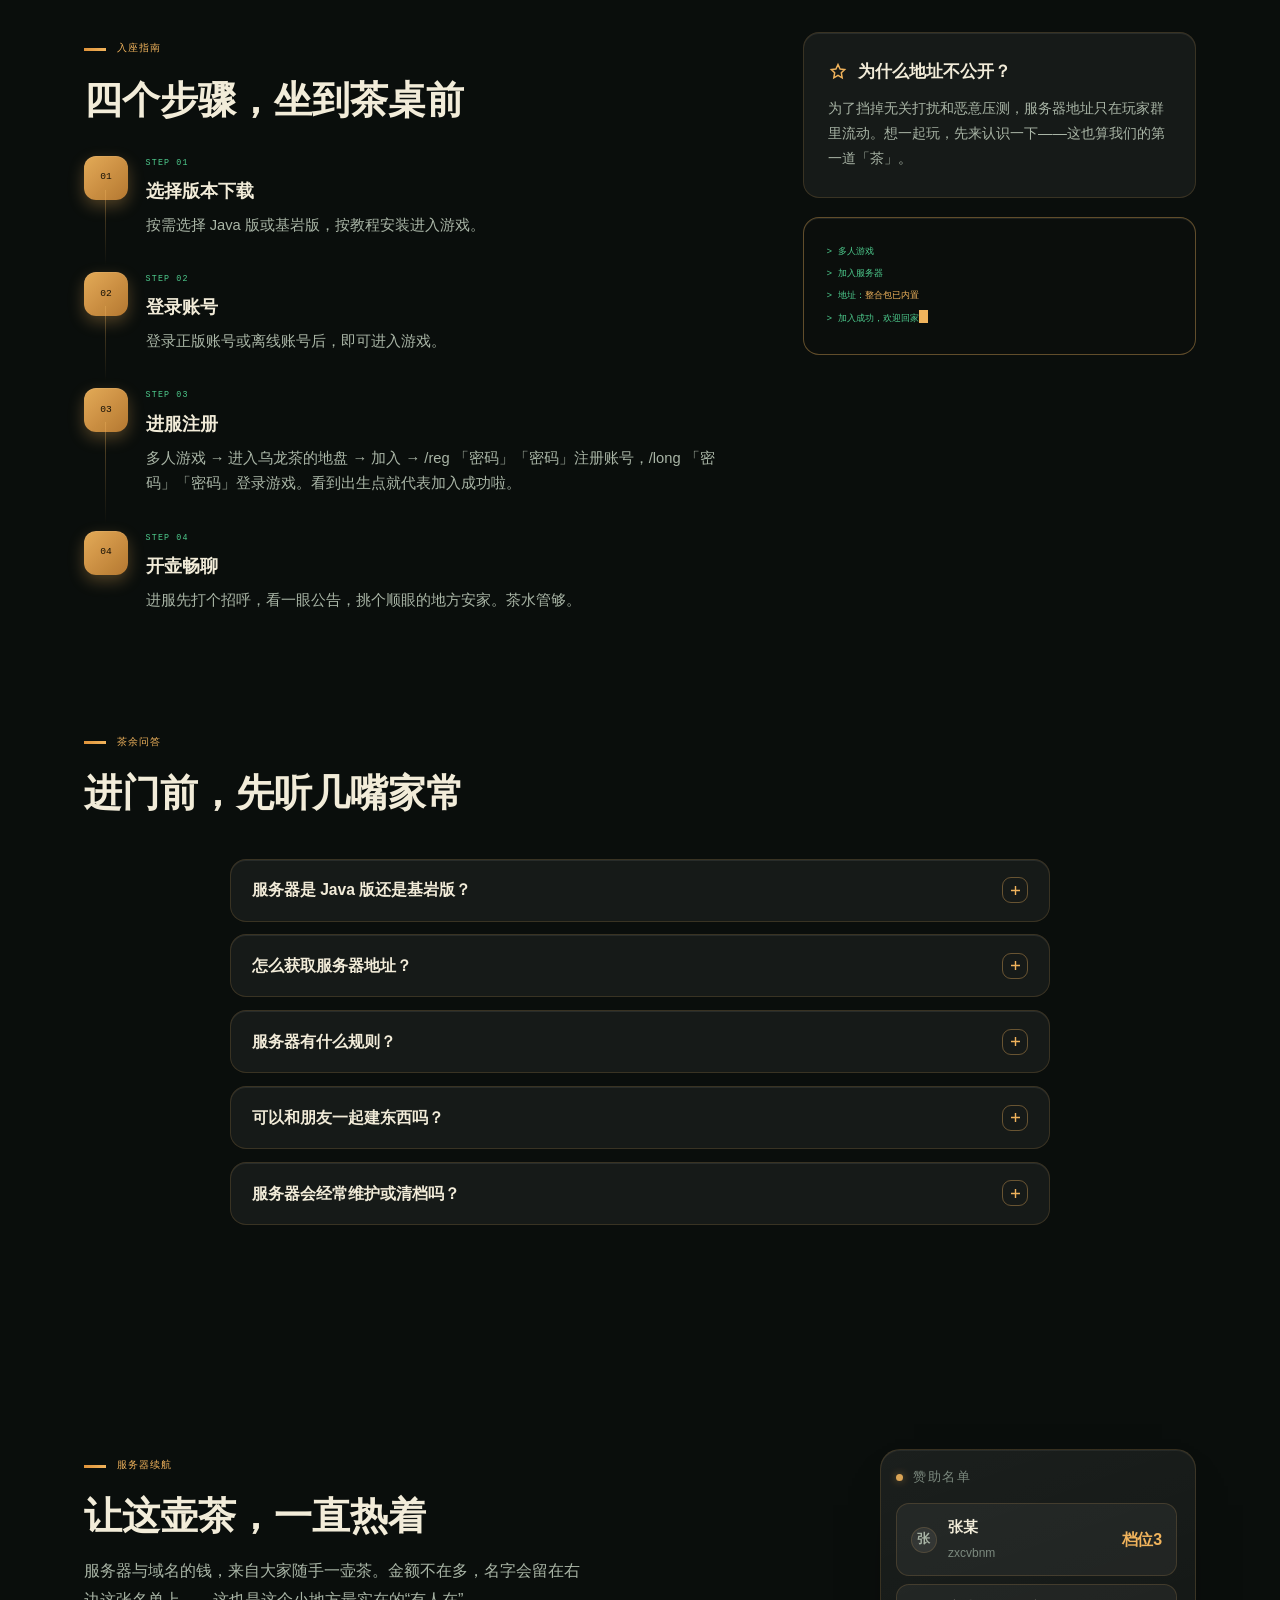
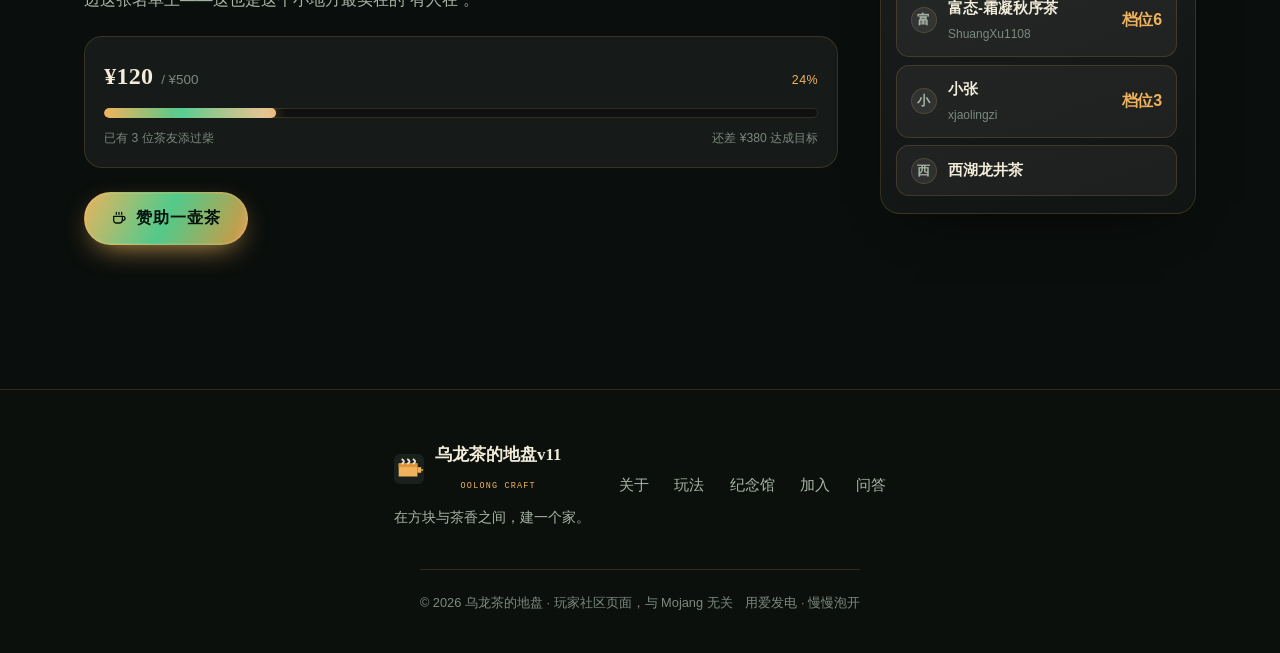
==== commit 4f955f4d: "修复手机端主题闪烁：移动端关闭实时模糊/混合模式/backdrop-filter，星空星云与流星改为静态，低配设备打 perf-lite" ====
--- a/index.html
+++ b/index.html
@@ -2707,9 +2707,48 @@
   .sp-bar i::after,.sp-magnet::before,.sp-magnet::after,.sp-board-head i,
   .sp-scan,.sp-badge,.sp-wait .dot{animation:none}
 }
+
+/* ===== 移动端 / 低性能设备：轻量渲染（关闭实时模糊与混合模式，避免整页闪烁） ===== */
+@media (max-width:900px){
+  /* 玻璃与实时模糊全部停用 */
+  *,*::before,*::after{-webkit-backdrop-filter:none!important;backdrop-filter:none!important}
+  header{background:rgba(8,11,9,.94)!important}
+  .drawer{background:rgba(8,11,9,.97)!important}
+  footer{background:rgba(11,16,13,.96)!important}
+  /* 全屏氛围层：去掉 blur / blend / 遮罩，只留静态底色 */
+  .ambient,.ambient *,.cosmos-fx,.cosmos-fx *,.cyber-fx,.cyber-fx *{
+    filter:none!important;mix-blend-mode:normal!important;
+    -webkit-mask-image:none!important;mask-image:none!important;
+    will-change:auto!important;
+  }
+  .ambient::after,.ambient::before,
+  body.cosmos::before,
+  body.cosmos .cs-milky,body.cosmos .cs-nebula,body.cosmos .cs-vignette,
+  body.cosmos h1::after,
+  body.cosmos .cs-stars.b{display:none!important}
+  body.cosmos .cs-stars{animation:none!important;opacity:.9!important}
+  body.cosmos .cs-shoot i{display:none!important}
+  body.cosmos .hero-bg::after{opacity:.5!important}
+  /* 装饰动画降为静态，减少合成层重建 */
+  .cube,.twinkle,.sp-scan,.sp-badge,.sp-bar i::after{animation:none!important}
+}
+@media (max-width:900px) and (prefers-reduced-motion:no-preference){
+  /* 保留极少量必要动效 */
+  .boot .tap-hint{animation-duration:6s}
+}
+/* 低配设备（JS 打标）同样走轻量渲染 */
+html.perf-lite .ambient,html.perf-lite .ambient *,
+html.perf-lite .cosmos-fx,html.perf-lite .cosmos-fx *,
+html.perf-lite .cyber-fx,html.perf-lite .cyber-fx *{
+  filter:none!important;mix-blend-mode:normal!important;-webkit-mask-image:none!important;mask-image:none!important;will-change:auto!important;
+}
+html.perf-lite .ambient::after,html.perf-lite .ambient::before,html.perf-lite body.cosmos::before{display:none!important}
+html.perf-lite *{-webkit-backdrop-filter:none!important;backdrop-filter:none!important}
+html.perf-lite .cs-shoot i,html.perf-lite .cs-stars.b{display:none!important}
 </style>
 </head>
 <body>
+<script>(function(){try{var hc=navigator.hardwareConcurrency||8,dm=navigator.deviceMemory||8;if(hc<=4||dm<=4){document.documentElement.classList.add('perf-lite');}}catch(e){}})();</script>
 <div class="theme-dock" id="themeDock">
   <button class="th-btn" id="thBtn" type="button" aria-haspopup="true" aria-expanded="false" aria-controls="thMenu" title="切换季节主题">
     <svg viewBox="0 0 20 20" aria-hidden="true"><rect x="2.4" y="4.2" width="6.8" height="6.8" rx="1.6" fill="#4ECB8D"/><rect x="9.8" y="3.2" width="6.8" height="6.8" rx="1.6" fill="#FF8A32"/><rect x="6" y="10.6" width="6.8" height="6.8" rx="1.6" fill="#9FBEFF"/></svg>
@@ -5113,6 +5152,10 @@
 (function(){
   var btn = document.getElementById("navLeaf");
   if (!btn) return;
+  /* 手机 / 低配设备不做实时液态渲染，避免耗电与合成闪烁 */
+  if (window.matchMedia && window.matchMedia("(max-width:900px)").matches) return;
+  var hc = navigator.hardwareConcurrency || 8, dm = navigator.deviceMemory || 8;
+  if (hc <= 4 || dm <= 4) return;
   var cv = document.createElement("canvas");
   cv.className = "nl-lq";
   cv.setAttribute("aria-hidden", "true");
